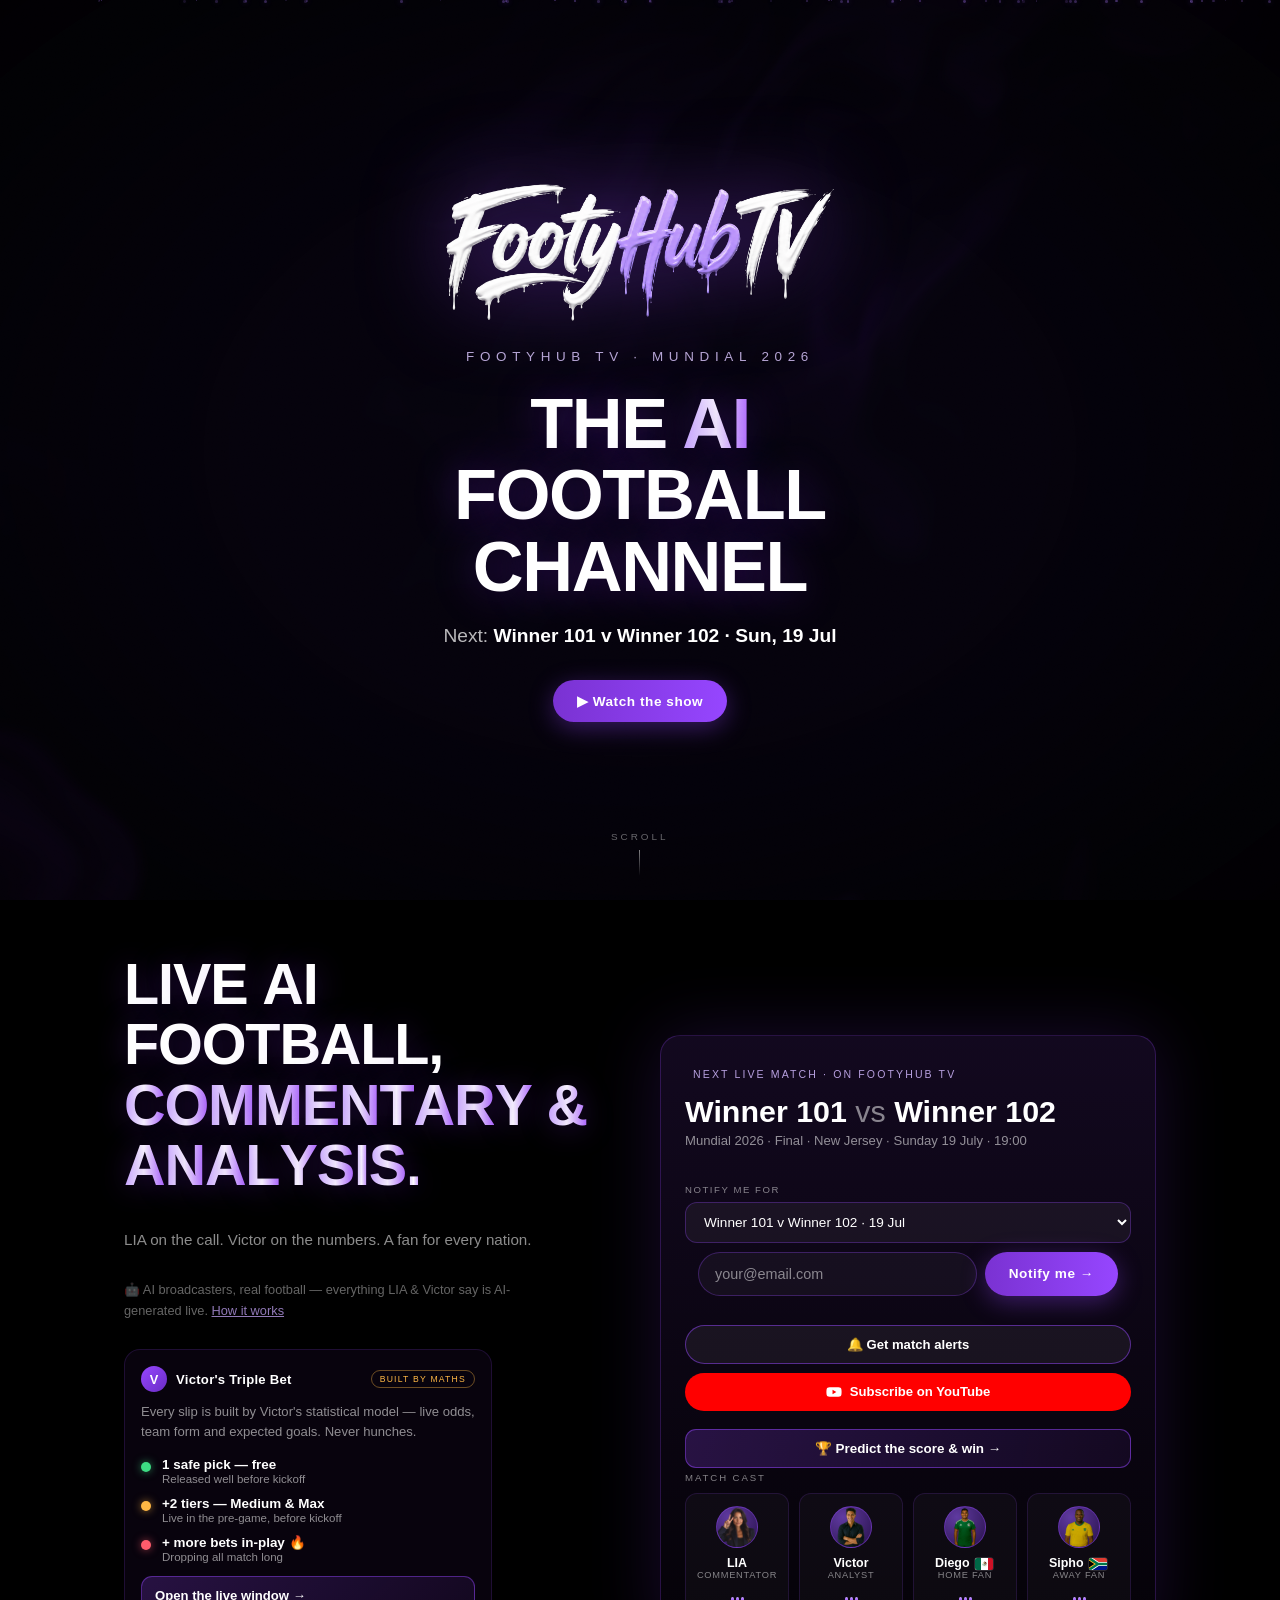
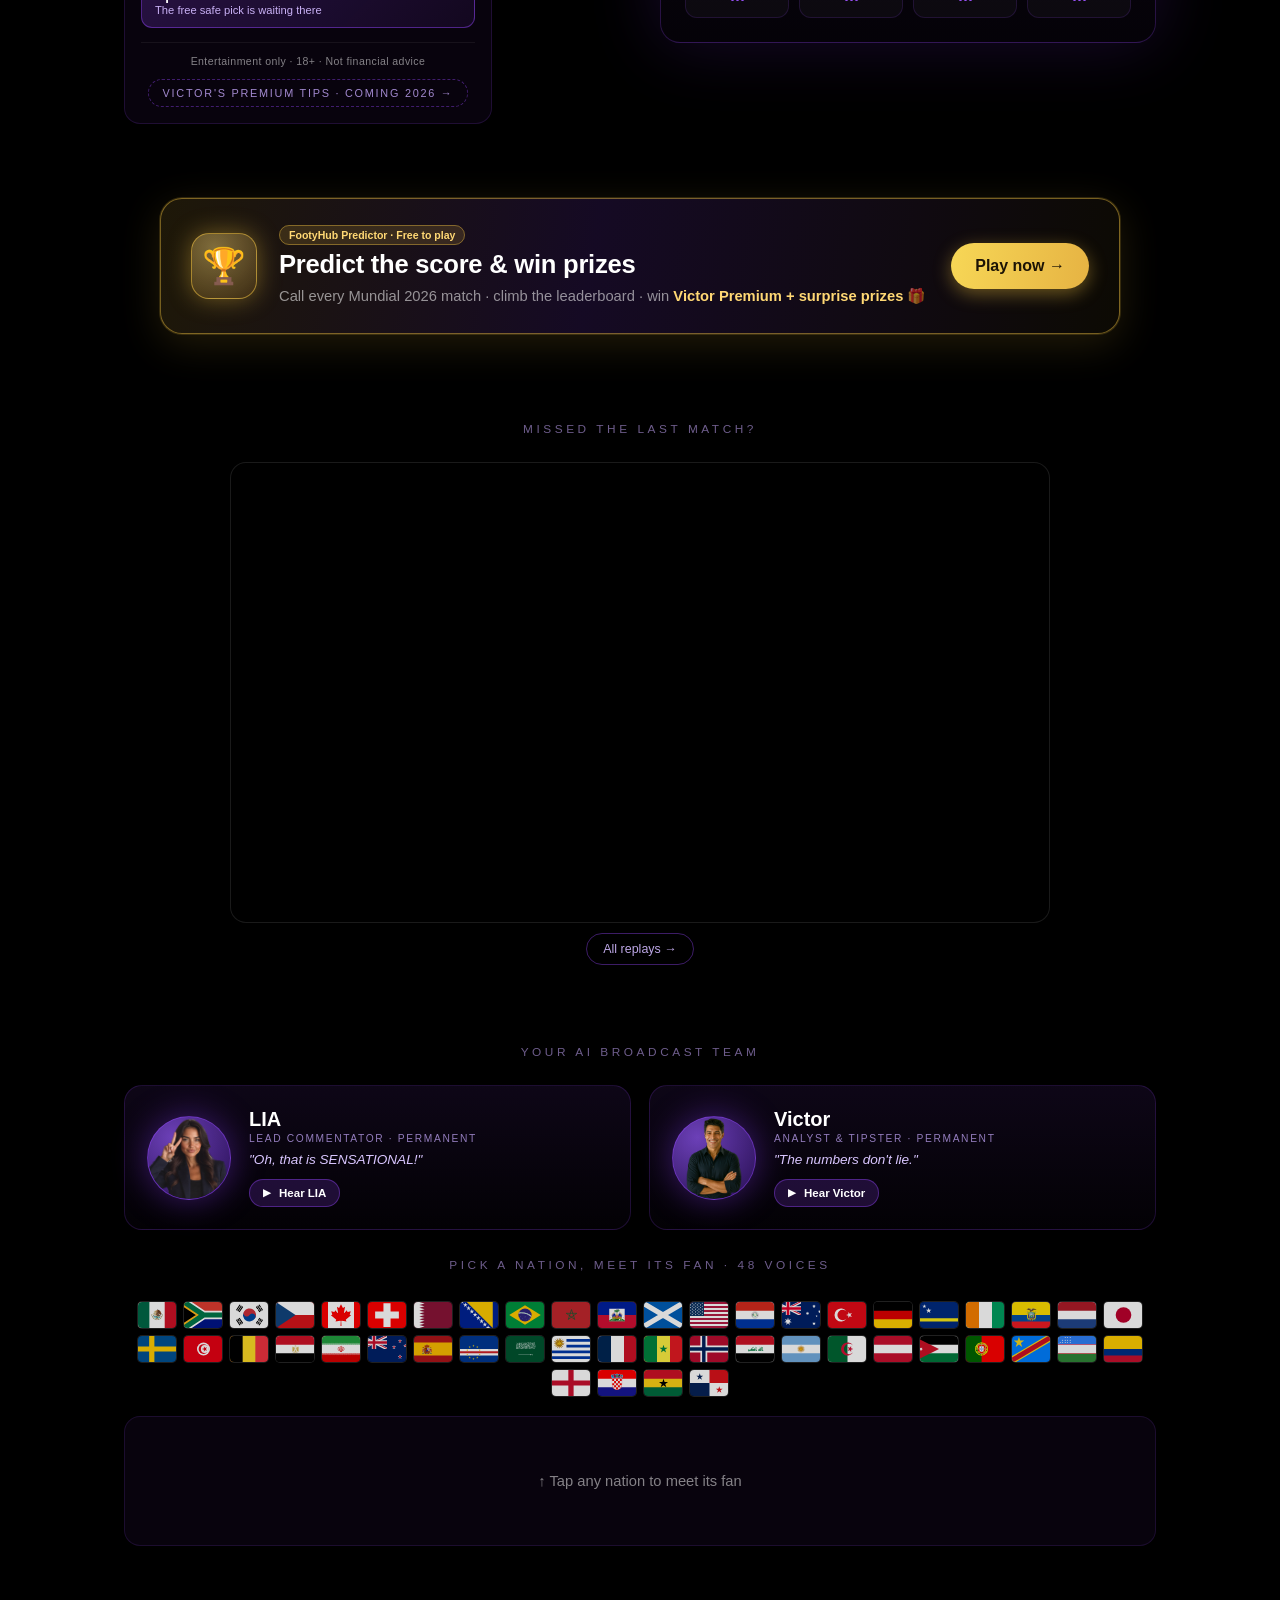
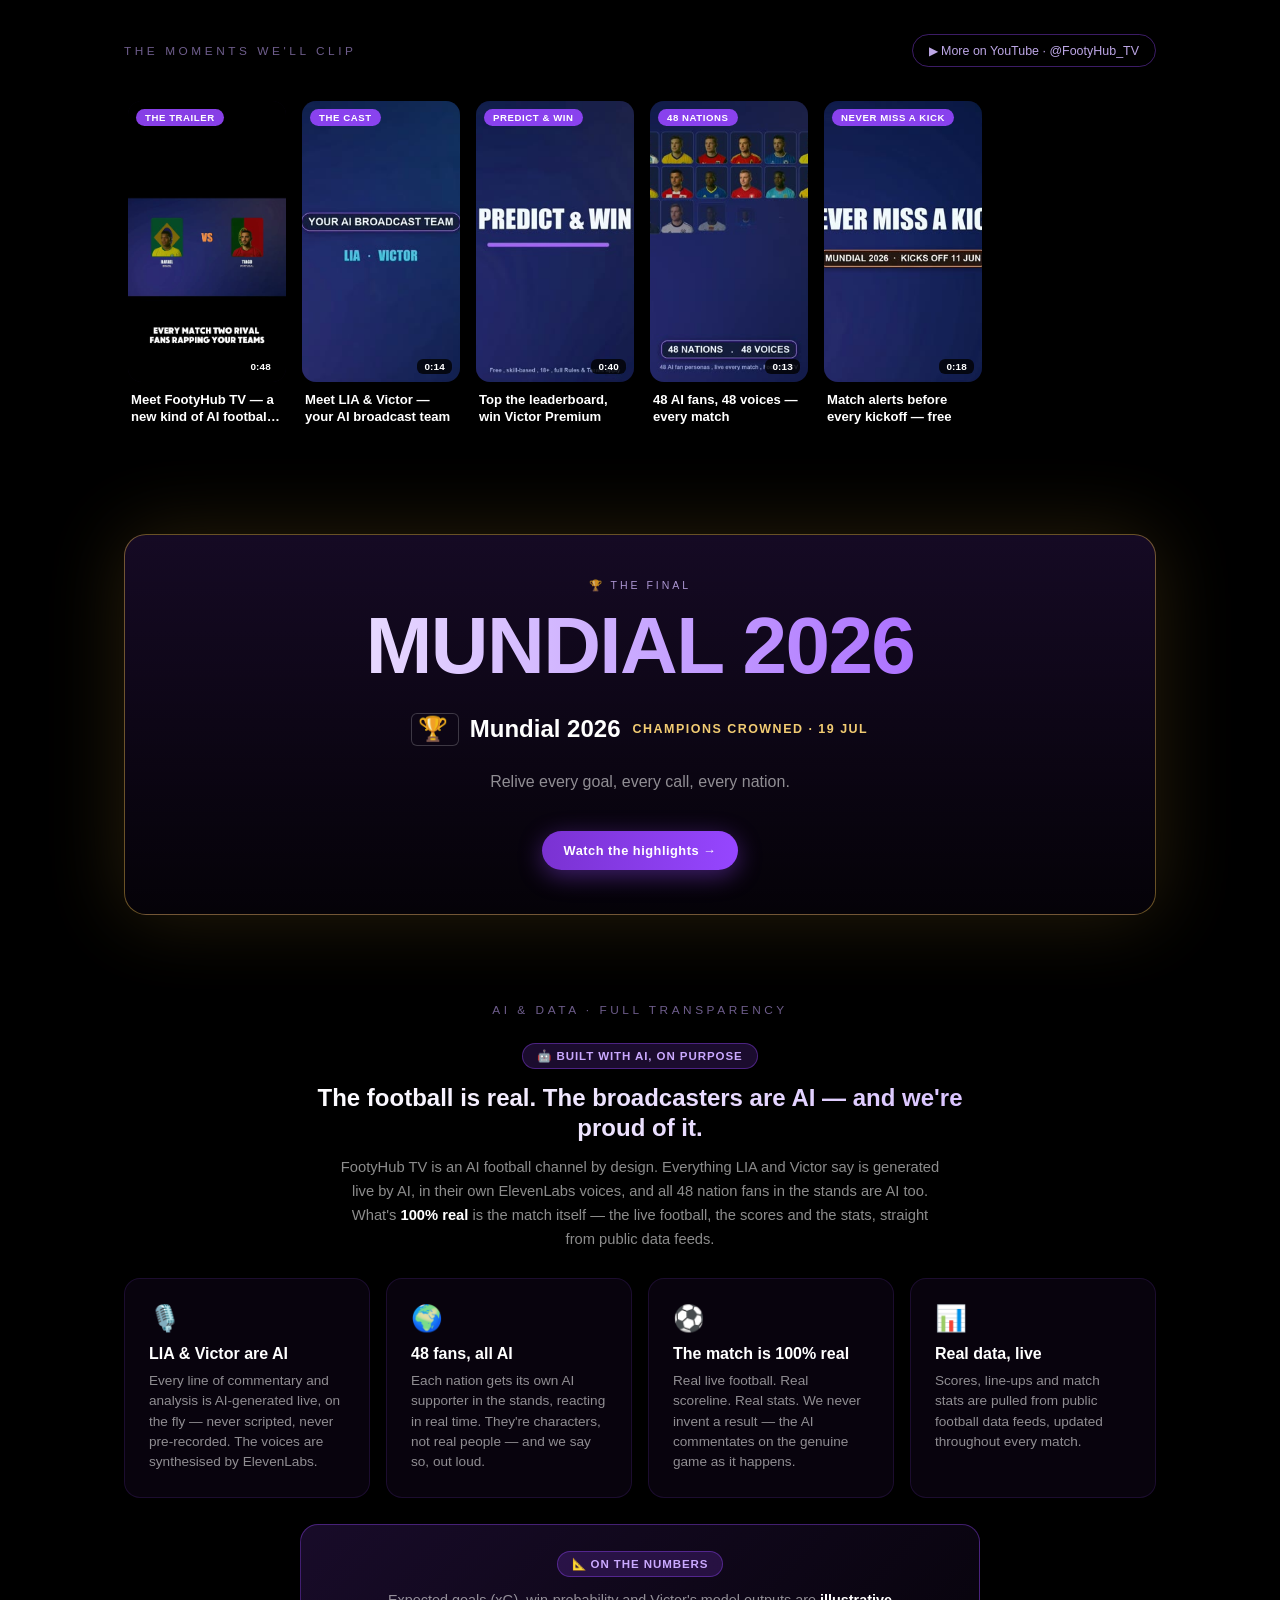
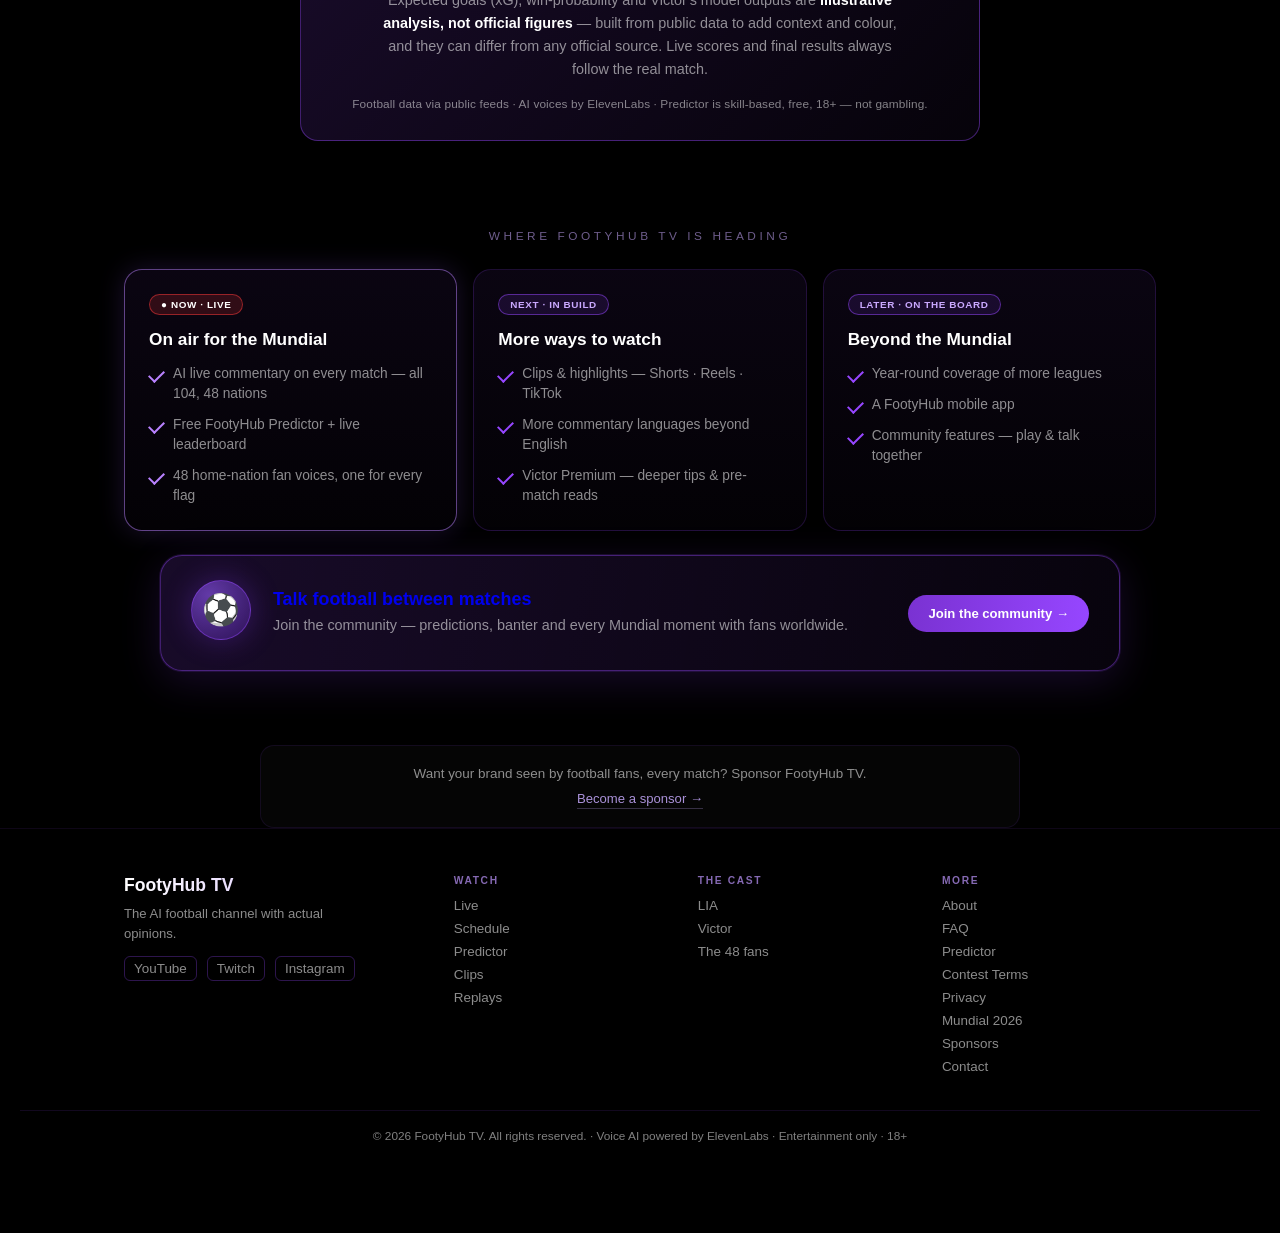
==== index.html @ abfb0f86 "knockout pens + winner across every surface; fix off-air viewer count + orphan YT link Every finishe" ====
<!DOCTYPE html>
<html lang="en">
<head>
<meta charset="UTF-8">
<meta name="viewport" content="width=device-width, initial-scale=1.0">
<meta name="theme-color" content="#0a0514">
<meta name="description" content="Live AI football commentary — LIA &amp; Victor call every Mundial 2026 match, free on YouTube.">
<link rel="manifest" href="manifest.json">
<meta name="apple-mobile-web-app-capable" content="yes">
<meta name="apple-mobile-web-app-status-bar-style" content="black-translucent">
<meta name="apple-mobile-web-app-title" content="FootyHub TV">
<link rel="apple-touch-icon" href="icon-192.png">
<link rel="icon" type="image/png" href="icon-192.png">
<title>FootyHub TV — Live AI Football Commentary</title>
<link rel="canonical" href="https://footyhub.tv/">
<!-- Open Graph / social share -->
<meta property="og:type" content="website">
<meta property="og:site_name" content="FootyHub TV">
<meta property="og:title" content="FootyHub TV — Live AI Football Commentary">
<meta property="og:description" content="The AI football channel with actual opinions. LIA &amp; Victor call every World Cup 2026 (Mundial) match live, free on YouTube — with 48 nations of AI fans in the stands.">
<meta property="og:url" content="https://footyhub.tv/">
<meta property="og:image" content="https://footyhub.tv/og-image.png">
<meta property="og:image:width" content="1200">
<meta property="og:image:height" content="630">
<meta property="og:image:alt" content="FootyHub TV — the AI football channel. LIA &amp; Victor, Mundial 2026.">
<meta name="twitter:card" content="summary_large_image">
<meta name="twitter:title" content="FootyHub TV — Live AI Football Commentary">
<meta name="twitter:description" content="LIA &amp; Victor call every World Cup 2026 (Mundial) match live, free on YouTube — 48 nations of AI fans in the stands.">
<meta name="twitter:image" content="https://footyhub.tv/og-image.png">
<!-- Speed up first interaction with guaranteed third-party origins -->
<link rel="preconnect" href="https://www.youtube.com">
<link rel="preconnect" href="https://i.ytimg.com">
<link rel="preconnect" href="https://accounts.google.com">
<link rel="dns-prefetch" href="https://lh3.googleusercontent.com">
<style>
  *{margin:0;padding:0;box-sizing:border-box}
  :root{
    --violet:#9646ff; --violet-soft:rgba(150,70,255,.5); --violet-dim:rgba(150,70,255,.12);
    --txt:#fff; --txt-2:rgba(255,255,255,.55); --txt-3:rgba(255,255,255,.5);
    --green:#3ddc84; --amber:#ffb845; --red:#ff5c6c; --live:#ff3b3b;
  }
  html{overflow-x:hidden;overflow-x:clip;overscroll-behavior-x:none;width:100%}
  body{min-height:100vh;min-height:100dvh;background:#000;color:var(--txt);overscroll-behavior-x:none;
    font-family:'Segoe UI',-apple-system,BlinkMacSystemFont,sans-serif;
    position:relative;overflow-x:hidden;overflow-x:clip;max-width:100%;padding-top:0;
    -webkit-tap-highlight-color:transparent}
  /* chrome (nav/ticker/menus/buttons) isn't selectable; real content (scores, dates, terms, emails) stays copyable */
  .nav,.ticker,.menu,.mhub,.btn,.si-cta,.cd-box,.m-count,[data-action],[role="button"]{-webkit-user-select:none;-moz-user-select:none;user-select:none}
  input,textarea,[contenteditable]{-webkit-user-select:text;-moz-user-select:text;user-select:text}
  /* iOS Safari zooms in when you focus an input under 16px — force 16px on mobile to stop the jarring zoom */
  @media(max-width:768px){.notify input,.sponsor-form input,.sponsor-form select,.sponsor-form textarea,.np-select,.chat .cin input{font-size:16px}}
  #gl{position:fixed;inset:0;width:100%;height:100%;z-index:0;display:block}
  .reveal{opacity:0;transform:translateY(32px);transition:opacity .85s ease,transform .85s cubic-bezier(.2,.8,.2,1)}
  .reveal.in{opacity:1;transform:none}
  @media(prefers-reduced-motion:reduce){.reveal{opacity:1;transform:none;transition:none}}
  /* deep base wash */
  body::before{content:'';position:fixed;inset:0;z-index:0;
    background:
      radial-gradient(ellipse at 18% 30%,rgba(120,50,200,.20) 0%,transparent 55%),
      radial-gradient(ellipse at 82% 22%,rgba(150,50,255,.14) 0%,transparent 55%),
      radial-gradient(ellipse at 50% 108%,rgba(100,30,180,.18) 0%,transparent 45%);
    animation:bgPulse 8s ease-in-out infinite alternate}
  @keyframes bgPulse{0%{opacity:.7}100%{opacity:1}}

  /* drifting aurora orbs */
  .bg-aurora{position:fixed;inset:-25%;z-index:0;pointer-events:none;filter:blur(70px)}
  .bg-aurora span{position:absolute;border-radius:50%;mix-blend-mode:screen;animation:drift 28s ease-in-out infinite alternate}
  .bg-aurora span:nth-child(1){width:48vw;height:48vw;left:-4%;top:-10%;background:radial-gradient(circle,rgba(150,70,255,.45),transparent 70%)}
  .bg-aurora span:nth-child(2){width:42vw;height:42vw;right:-8%;top:8%;background:radial-gradient(circle,rgba(80,40,210,.40),transparent 70%);animation-duration:32s;animation-delay:-7s}
  .bg-aurora span:nth-child(3){width:54vw;height:54vw;left:22%;bottom:-24%;background:radial-gradient(circle,rgba(200,60,255,.34),transparent 70%);animation-duration:38s;animation-delay:-14s}
  @keyframes drift{0%{transform:translate(0,0) scale(1)}50%{transform:translate(5%,4%) scale(1.14)}100%{transform:translate(-4%,6%) scale(1.06)}}

  /* faint football pitch motif */
  .bg-pitch{position:fixed;inset:0;z-index:0;pointer-events:none;opacity:.06;display:flex;align-items:center;justify-content:center}
  .bg-pitch svg{width:min(130vw,1500px);height:auto;stroke:rgba(210,185,255,.95);stroke-width:1.4;fill:none}

  /* tech mesh grid */
  .bg-grid{position:fixed;inset:0;z-index:0;pointer-events:none;opacity:.05;
    background-image:linear-gradient(rgba(150,70,255,.7) 1px,transparent 1px),linear-gradient(90deg,rgba(150,70,255,.7) 1px,transparent 1px);
    background-size:56px 56px;
    -webkit-mask-image:radial-gradient(ellipse at center,#000 25%,transparent 78%);
    mask-image:radial-gradient(ellipse at center,#000 25%,transparent 78%)}

  /* vignette + film grain for depth */
  .bg-vignette{position:fixed;inset:0;z-index:0;pointer-events:none;
    background:radial-gradient(ellipse at center,transparent 48%,rgba(0,0,0,.6) 100%)}
  .bg-grain{position:fixed;inset:0;z-index:0;pointer-events:none;opacity:.045;mix-blend-mode:overlay;
    background-image:url("data:image/svg+xml,%3Csvg xmlns='http://www.w3.org/2000/svg' width='180' height='180'%3E%3Cfilter id='n'%3E%3CfeTurbulence type='fractalNoise' baseFrequency='0.85' numOctaves='2' stitchTiles='stitch'/%3E%3C/filter%3E%3Crect width='100%25' height='100%25' filter='url(%23n)'/%3E%3C/svg%3E")}

  .particles{position:fixed;inset:0;z-index:0;pointer-events:none}
  .particle{position:absolute;border-radius:50%;background:rgba(170,120,255,.5);
    box-shadow:0 0 6px rgba(150,90,255,.6);animation:float linear infinite}
  @keyframes float{0%{transform:translateY(100vh) scale(0);opacity:0}10%{opacity:1}90%{opacity:1}100%{transform:translateY(-10vh) scale(1);opacity:0}}
  /* ── MOBILE PERFORMANCE ── touch devices: kill the heavy GPU layers (WebGL shader, animated blur orbs, grain/grid, backdrop blur) so scrolling stays smooth instead of lagging ── */
  @media(pointer:coarse){
    #gl{display:none}
    .bg-aurora span{animation:none}
    .bg-grain,.bg-grid,.bg-pitch{display:none}
    .nav,.ticker,.menu,.mhub,.pmodal,.lbmodal,.joinmodal,.iosmodal,.cmodal,.termsmodal,.vpmodal,#avatarLightbox{backdrop-filter:none!important;-webkit-backdrop-filter:none!important}
    .nav{background:rgba(8,4,16,.96)}
    .ticker{background:rgba(10,5,20,.96)}
    .menu,.pmodal,.lbmodal,.joinmodal,.iosmodal,.cmodal,.termsmodal,.vpmodal,#avatarLightbox{background:rgba(8,4,18,.985)}
    .mhub{background:rgba(5,3,12,.975)}
  }
  /* ── MOBILE: card centering + overflow (CSS grid min-width:auto bug) — Victor's Triple Bet + Next-match never clip, sit dead-centre ── */
  @media(max-width:860px){
    .hb-left,.hb-right{min-width:0}
    .vtease{max-width:min(100%,368px);margin-left:auto;margin-right:auto;box-sizing:border-box}
    .poster{width:100%;max-width:min(100%,560px);margin-left:auto;margin-right:auto;box-sizing:border-box}
    .countdown,.m-count{flex-wrap:wrap}
    .cd-box{flex:0 1 62px;min-width:0;text-align:center}
    .poster-cd{justify-content:center}
    .poster-cast>.pc{min-width:0}
    .vt-head{flex-wrap:wrap}
    .vt-title{min-width:0}
    .vt-pre{white-space:nowrap}
    .vt-step,.vt-st-tx{min-width:0}
    .notify{flex-wrap:wrap;width:100%}
    .notify input{flex:1 1 140px;min-width:0}
    .hb-notify{max-width:min(100%,380px);margin-left:auto;margin-right:auto}
    .live-grid>div{min-width:0}
    .lb-row .nm{min-width:0;flex:1}
    .clips{overscroll-behavior-x:contain;-webkit-overflow-scrolling:touch}
  }
  /* ── MOBILE: freeze per-frame paint/layout animations on touch → buttery native scroll ── */
  @media(pointer:coarse){
    body::before{animation:none}
    .particle{display:none}
    .nav::after{animation:none;display:none}
    .eq i,.pc-eq i{animation:none;height:5px}
    .mhpulse{animation:none}
    .pin.tonight::before,.intro-scroll::after{animation:none}
  }
  /* ── MOBILE: kill ALL horizontal drift at the touch-input level (works even where iOS Safari ignores overflow-x:clip on scroll containers). Keeps vertical scroll + pinch-zoom; the clips strip still swipes sideways ── */
  @media(pointer:coarse){
    html,body{touch-action:pan-y pinch-zoom}
    .menu,.mhub,.pmodal,.lbmodal,.joinmodal,.iosmodal,.cmodal,.termsmodal,.vpmodal,#avatarLightbox{touch-action:pan-y pinch-zoom;overflow-x:hidden;overscroll-behavior:contain}
    .clips{touch-action:pan-x pinch-zoom}
  }

  /* ── NAV ── */
  .nav{position:fixed;top:0;left:0;right:0;height:64px;z-index:20;
    display:flex;align-items:center;gap:28px;padding:0 28px;
    background:rgba(8,4,16,.72);backdrop-filter:blur(14px);
    border-bottom:1px solid rgba(150,70,255,.14)}
  .nav .brand{font-weight:700;letter-spacing:.04em;font-size:1.05rem;
    background:linear-gradient(90deg,#fff,#c9a8ff);-webkit-background-clip:text;background-clip:text;-webkit-text-fill-color:transparent}
  .nav .brand{cursor:pointer;flex-shrink:0}
  .nav .brand img{height:34px;width:auto;display:block}
  .nav-back{display:none;align-items:center;font-size:.78rem;font-weight:600;color:var(--txt-2);text-decoration:none;border:1px solid rgba(150,70,255,.4);background:rgba(150,70,255,.08);padding:7px 15px;border-radius:50px;cursor:pointer;margin-left:10px;transition:.2s;white-space:nowrap}
  .nav-back:hover{border-color:var(--violet);color:#fff;background:rgba(150,70,255,.18)}
  body.subpage .nav-back{display:inline-flex}
  .nav .links{display:flex;gap:22px;margin-left:8px}
  .nav .links a{color:var(--txt-2);text-decoration:none;font-size:.82rem;
    letter-spacing:.06em;text-transform:uppercase;transition:color .25s}
  .nav .links a:hover{color:#fff}
  .nav .links a.media{color:var(--txt-3);font-size:.72rem}
  .nav .social{margin-left:auto;display:flex;gap:14px;align-items:center}
  .nav .social a{color:var(--txt-3);transition:color .25s;display:flex}
  .nav .social a:hover{color:#fff}
  .nav .social svg{width:20px;height:20px;fill:currentColor}
  /* On-Air rotating lineup chip */
  .nav .onair{display:flex;align-items:center;gap:8px;min-width:0;padding:5px 13px 5px 10px;border-radius:50px;margin-left:6px;cursor:pointer;transition:border-color .2s,background .2s;
    background:rgba(150,70,255,.10);border:1px solid rgba(150,70,255,.30)}
  .nav .onair:hover{background:rgba(150,70,255,.2);border-color:var(--violet)}
  .nav .onair .oa-label{font-size:.58rem;letter-spacing:.18em;text-transform:uppercase;color:rgba(200,170,255,.7)}
  .nav .onair .oa-name{font-size:.8rem;font-weight:700;color:#fff;min-width:84px;transition:opacity .35s,transform .35s}
  .eq{display:inline-flex;align-items:flex-end;gap:2px;height:14px}
  .nav .onair .eq{align-items:center;height:13px}
  .eq i{width:3px;height:5px;background:linear-gradient(180deg,#c9a8ff,#9646ff);border-radius:2px;animation:eq 1s ease-in-out infinite}
  .eq i:nth-child(2){animation-delay:.2s}.eq i:nth-child(3){animation-delay:.4s}.eq i:nth-child(4){animation-delay:.15s}
  @keyframes eq{0%,100%{height:4px}50%{height:14px}}
  .nav .lang{font-size:.74rem;color:var(--txt-2);text-decoration:none;letter-spacing:.04em}
  .nav .lang:hover{color:#fff}
  .nav .watch-cta{display:inline-flex;align-items:center;gap:6px;padding:8px 16px;border-radius:50px;
    font-size:.74rem;font-weight:700;letter-spacing:.04em;color:#fff;text-decoration:none;white-space:nowrap;
    background:linear-gradient(90deg,#7a32d2,#9646ff);box-shadow:0 4px 16px rgba(150,70,255,.4);transition:transform .2s}
  .nav .watch-cta:hover{transform:translateY(-1px)}
  .authbox{display:inline-flex;align-items:center}
  .gbtn{display:inline-flex}
  .userchip{display:inline-flex;align-items:center;gap:7px;font-size:.8rem;font-weight:600;color:#fff;background:rgba(150,70,255,.14);border:1px solid rgba(150,70,255,.32);padding:4px 12px 4px 4px;border-radius:50px}
  .userchip img{width:24px;height:24px;border-radius:50%;object-fit:cover}
  .userchip .signout{font-size:.66rem;color:var(--txt-2);cursor:pointer;margin-left:5px;text-decoration:underline}
  .userchip .signout:hover{color:#fff}
  .gbtn[hidden],.userchip[hidden]{display:none}
  @media(max-width:768px){
    .nav{gap:10px;padding:0 14px}
    .nav .onair{display:none}
    .nav .onair.live{display:flex;padding:4px 10px 4px 8px;gap:5px;margin-left:auto}
    .nav .onair.live .oa-label{display:none}
    .nav .onair.live .oa-name{min-width:0;max-width:130px;overflow:hidden;text-overflow:ellipsis;white-space:nowrap;font-size:.72rem}
    .nav .social{margin-left:auto;gap:0}
    .nav .social>a:not(.watch-cta){display:none}
    .nav .watch-cta{display:none}
    .nav .authbox{display:none}
    .nm-label{display:none}
    .nav-menu{padding:9px 12px}
  }
  /* handheld nav: phones/foldables can report a CSS viewport >768px (esp. Android) and overflow the
     desktop bar, clipping the menu button off the right edge. At <=900px use the clean hamburger nav. */
  @media(max-width:900px){
    .nav{gap:10px;padding:0 14px}
    .nav .onair{display:none}
    .nav .onair.live{display:flex;min-width:0;flex:0 1 auto;margin-left:auto;padding:4px 10px 4px 8px;gap:5px}
    .nav .onair.live .oa-label{display:none}
    .nav .onair.live .oa-name{min-width:0;max-width:130px;overflow:hidden;text-overflow:ellipsis;white-space:nowrap;font-size:.72rem}
    .nav .lang,.nav .social>a:not(.watch-cta){display:none}
    .nav .watch-cta{display:none}
    .nav .authbox{display:none}
    .nm-label{display:none}
    .nav .social{margin-left:auto;gap:0;flex-shrink:0}
    .nav-menu{padding:9px 12px;flex-shrink:0}
  }
  .menu-auth{grid-column:1/-1;display:flex;flex-direction:column;align-items:center;gap:12px;margin-bottom:6px;padding-bottom:22px;border-bottom:1px solid rgba(150,70,255,.18)}
  .menu-auth .ma-prompt{font-size:.9rem;color:var(--txt-2);text-align:center;line-height:1.5}
  .menu-auth .ma-user{display:flex;align-items:center;gap:10px;font-size:1rem;color:#fff}
  .menu-auth .ma-user img{width:34px;height:34px;border-radius:50%;object-fit:cover}
  .menu-auth .ma-user b{font-weight:700}
  .menu-auth .ma-out{background:rgba(255,255,255,.06);border:1px solid rgba(150,70,255,.35);color:#fff;font:inherit;font-size:.82rem;font-weight:600;padding:9px 22px;border-radius:50px;cursor:pointer}
  @media(min-width:901px){.menu-auth{display:none}}
  /* ── Fan poll (1X2) ── */
  .pollwrap{padding:6px 24px 4px;display:flex;justify-content:center}
  .poll{width:100%;max-width:680px;background:rgba(255,255,255,.035);border:1px solid rgba(255,255,255,.09);border-radius:18px;padding:18px 20px}
  .poll-head{display:flex;align-items:center;gap:10px;margin-bottom:8px}
  .poll-tag{font-size:.68rem;font-weight:700;color:#caa9ff;background:var(--violet-dim);border:1px solid var(--violet-soft);padding:3px 9px;border-radius:50px;letter-spacing:.04em;white-space:nowrap}
  .poll-q{font-size:1.1rem;font-weight:800;margin:0;color:#fff}
  .poll-total{margin-left:auto;font-size:.72rem;color:var(--txt-3);font-weight:700;font-variant-numeric:tabular-nums;white-space:nowrap}
  .poll-match{font-size:.82rem;color:var(--txt-2);margin-bottom:14px;font-weight:600}
  .poll-opts{display:flex;flex-direction:column;gap:8px}
  .poll-opt{position:relative;display:flex;align-items:center;gap:10px;width:100%;text-align:left;background:rgba(255,255,255,.04);border:1px solid rgba(255,255,255,.09);border-radius:11px;padding:13px 15px;cursor:pointer;overflow:hidden;color:#fff;font:inherit;transition:border-color .15s,background .15s}
  .poll:not(.voted) .poll-opt:hover{border-color:var(--violet-soft);background:var(--violet-dim)}
  .po-fill{position:absolute;left:0;top:0;bottom:0;width:0;background:linear-gradient(90deg,rgba(150,70,255,.32),rgba(150,70,255,.12));z-index:0;transition:width .7s cubic-bezier(.4,0,.2,1)}
  .po-name{position:relative;z-index:1;font-weight:700;font-size:.92rem}
  .po-pct{position:relative;z-index:1;margin-left:auto;font-weight:800;font-size:.92rem;color:#caa9ff;opacity:0;transition:opacity .3s;font-variant-numeric:tabular-nums}
  .poll.voted .po-pct{opacity:1}
  .poll.voted .poll-opt{cursor:default}
  .poll-opt.mine{border-color:var(--violet)}
  .poll-foot{font-size:.7rem;color:var(--txt-3);margin-top:12px;text-align:center}
  /* ── Live Match Center ── */
  .mcenter{background:rgba(255,255,255,.035);border:1px solid rgba(255,255,255,.09);border-radius:16px;padding:16px 18px;margin:0 0 16px}
  .mc-title{font-weight:800;font-size:.95rem;color:#fff}
  .mc-model{margin-left:auto;font-size:.62rem;color:var(--txt-3);text-transform:uppercase;letter-spacing:.08em}
  .mc-wp-head{display:flex;align-items:center;margin-bottom:8px}
  .mc-wp-bar{display:flex;height:14px;border-radius:7px;overflow:hidden;background:rgba(255,255,255,.06)}
  .mc-wp-bar i{display:block;height:100%;transition:width .7s cubic-bezier(.4,0,.2,1)}
  .mc-wp-bar .wpH{background:linear-gradient(90deg,#9646ff,#b478ff)}
  .mc-wp-bar .wpD{background:rgba(255,255,255,.22)}
  .mc-wp-bar .wpA{background:linear-gradient(90deg,#3a9bff,#5ec8ff)}
  .mc-wp-legend{display:flex;justify-content:space-between;margin-top:7px;font-size:.74rem;color:var(--txt-2)}
  .mc-wp-legend b{color:#fff;font-weight:800;font-variant-numeric:tabular-nums}
  .mc-wp-legend em{font-style:normal;color:var(--txt-3)}
  .mc-grid{display:grid;grid-template-columns:1fr 1fr;gap:16px;margin-top:16px}
  @media(max-width:560px){.mc-grid{grid-template-columns:1fr}}
  .mc-box h5{margin:0 0 9px;font-size:.64rem;letter-spacing:.14em;text-transform:uppercase;color:var(--txt-3)}
  .mc-tl{display:flex;flex-direction:column;gap:7px;max-height:210px;overflow:auto}
  /* themed scrollbar — a slim violet bar that matches the site, instead of the native one */
  .mc-tl,.chat .stream,.lb-list,.myres-list{scrollbar-width:thin;scrollbar-color:#7a32d2 rgba(150,70,255,.10)}
  .mc-tl::-webkit-scrollbar,.chat .stream::-webkit-scrollbar,.lb-list::-webkit-scrollbar,.myres-list::-webkit-scrollbar{width:6px;height:6px}
  .mc-tl::-webkit-scrollbar-track,.chat .stream::-webkit-scrollbar-track,.lb-list::-webkit-scrollbar-track,.myres-list::-webkit-scrollbar-track{background:rgba(150,70,255,.06);border-radius:10px}
  .mc-tl::-webkit-scrollbar-thumb,.chat .stream::-webkit-scrollbar-thumb,.lb-list::-webkit-scrollbar-thumb,.myres-list::-webkit-scrollbar-thumb{background:linear-gradient(180deg,#b388ff,#7a32d2);border-radius:10px;border:1px solid rgba(255,255,255,.05)}
  .mc-tl::-webkit-scrollbar-thumb:hover,.chat .stream::-webkit-scrollbar-thumb:hover,.lb-list::-webkit-scrollbar-thumb:hover{background:#a86bff}
  .mc-tl .ev{display:flex;align-items:center;gap:8px;font-size:.8rem}
  .mc-tl .ev .mn{font-variant-numeric:tabular-nums;color:var(--txt-3);min-width:28px;font-weight:700}
  .mc-tl .ev .tx{color:#fff}
  .mc-tl .ev.away{flex-direction:row-reverse;text-align:right}
  .mc-st{display:flex;flex-direction:column;gap:10px}
  .mc-st .row .lbl{display:flex;justify-content:space-between;align-items:center;color:var(--txt-2);margin-bottom:4px;font-size:.78rem}
  .mc-st .row .lbl b{color:#fff;font-weight:700;font-variant-numeric:tabular-nums}
  .mc-st .row .cmp{display:flex;height:5px;border-radius:3px;overflow:hidden;background:rgba(255,255,255,.07)}
  .mc-st .row .cmp i{display:block;height:100%}
  .mc-st .row .cmp .ch{background:#9646ff}
  .mc-st .row .cmp .ca{background:#3a9bff;margin-left:auto}
  /* fan poll (1·X·2) integrated under the win probability */
  .mc-poll{margin-top:14px;border-top:1px solid rgba(255,255,255,.07);padding-top:12px}
  .wn-poll{margin-top:16px;margin-bottom:4px;text-align:left}
  .mcp-head{display:flex;align-items:center;gap:8px;margin-bottom:9px}
  .mcp-head .poll-tag{font-size:.6rem;padding:2px 8px}
  .mcp-head .poll-total{margin-left:auto;font-size:.66rem;color:var(--txt-3);font-weight:700;font-variant-numeric:tabular-nums}
  .mcp-opts{display:grid;grid-template-columns:repeat(3,1fr);gap:8px}
  .mc-poll .poll-opt{flex-direction:column;align-items:center;justify-content:center;gap:3px;padding:11px 6px;min-height:64px;text-align:center;border-radius:11px}
  .mc-poll:not(.voted) .poll-opt:hover{border-color:var(--violet-soft);background:var(--violet-dim)}
  .mc-poll .po-k{position:relative;z-index:1;font-size:1.05rem;font-weight:800;color:#fff;line-height:1}
  .mc-poll .po-name{position:relative;z-index:1;font-size:.64rem;font-weight:600;color:var(--txt-2);line-height:1.15;margin-left:0}
  .mc-poll .po-pct{position:relative;z-index:1;margin-left:0;font-size:.84rem;font-weight:800;color:#caa9ff;opacity:0;margin-top:1px}
  .mc-poll.voted .po-pct{opacity:1}
  .mc-poll.voted .poll-opt{cursor:default}
  .mc-poll .poll-opt.mine{border-color:var(--violet)}
  .mc-poll .poll-foot{margin-top:9px;font-size:.66rem;color:var(--txt-3);text-align:center}
  /* ── Predictor + leaderboard ── */
  .predictor{padding-top:6px}
  .pred-wrap{max-width:920px;margin:0 auto;display:grid;grid-template-columns:1.3fr 1fr;gap:16px}
  @media(max-width:760px){.pred-wrap{grid-template-columns:1fr}}
  .pred-card,.lb-card{background:rgba(255,255,255,.035);border:1px solid rgba(255,255,255,.09);border-radius:18px;padding:18px 20px}
  .pred-head{display:flex;align-items:center;gap:10px;margin-bottom:4px}
  .pred-tag{font-size:.66rem;font-weight:700;color:#caa9ff;background:var(--violet-dim);border:1px solid var(--violet-soft);padding:3px 9px;border-radius:50px;white-space:nowrap}
  .pred-title{font-size:1.1rem;font-weight:800;margin:0;color:#fff}
  .pred-match{font-size:.84rem;color:var(--txt-2);margin:2px 0 14px;font-weight:600}
  .pred-input{display:flex;align-items:center;gap:9px;flex-wrap:wrap}
  .pred-input .pt{font-weight:700;font-size:.84rem;color:#fff}
  .pred-input input{width:50px;height:46px;text-align:center;font-size:1.25rem;font-weight:800;background:rgba(255,255,255,.06);border:1px solid rgba(255,255,255,.14);border-radius:10px;color:#fff;-moz-appearance:textfield}
  .pred-input input::-webkit-outer-spin-button,.pred-input input::-webkit-inner-spin-button{-webkit-appearance:none;margin:0}
  .pred-input .dash{color:var(--txt-3);font-weight:700}
  .pred-input .btn{margin-left:auto}
  @media(max-width:480px){
    .pred-input{gap:7px;justify-content:center}
    .pred-input .pt{font-size:.78rem}
    .pred-input .btn{margin-left:0;width:100%;margin-top:8px}
    .pp-title{font-size:2rem}
    #predict .wrap{padding:88px 16px 50px}
    .pz-w{font-size:1.3rem}
  }
  .pred-note{font-size:.86rem;color:var(--txt-2);line-height:1.55}
  .pred-note b{color:#fff}
  .pred-pts{color:var(--green);font-weight:800}
  .pred-signin{font-size:.85rem;color:var(--txt-2);line-height:1.55}
  .pred-signin b{color:#fff}
  .pred-rules{font-size:.64rem;color:var(--txt-3);margin-top:14px;line-height:1.5}
  .pred-rules b{color:var(--txt-2)}
  .lb-head{display:flex;align-items:baseline;gap:8px;margin-bottom:12px}
  .lb-title{font-size:.95rem;font-weight:800;color:#fff}
  .lb-sub{margin-left:auto;font-size:.64rem;color:var(--txt-3);text-transform:uppercase;letter-spacing:.06em}
  .lb-list{display:flex;flex-direction:column;gap:2px;max-height:248px;overflow:auto}
  .lb-row{display:flex;align-items:center;gap:10px;padding:7px 9px;border-radius:8px;font-size:.84rem}
  .lb-row .rk{color:var(--txt-3);font-weight:800;min-width:20px;font-variant-numeric:tabular-nums}
  .lb-row .nm{color:#fff;font-weight:600;overflow:hidden;text-overflow:ellipsis;white-space:nowrap}
  .lb-row .pts{margin-left:auto;color:#caa9ff;font-weight:800;font-variant-numeric:tabular-nums}
  .lb-row.me{background:var(--violet-dim);border:1px solid var(--violet-soft)}
  .lb-row.top .rk{color:#ffd24a}
  .lb-empty{font-size:.8rem;color:var(--txt-3);padding:10px 4px;line-height:1.5}
  /* predictor teaser (homepage) */
  .pred-teaser-sect{padding-top:10px}
  .pred-teaser{position:relative;overflow:hidden;max-width:960px;margin:0 auto;display:flex;align-items:center;gap:22px;background:linear-gradient(100deg,rgba(245,197,66,.12),rgba(150,70,255,.14) 45%,rgba(245,197,66,.05));border:1.5px solid rgba(245,197,66,.45);border-radius:22px;padding:26px 30px;cursor:pointer;transition:transform .25s,box-shadow .25s,border-color .25s;box-shadow:0 0 0 1px rgba(245,197,66,.16),0 10px 40px rgba(245,197,66,.14)}
  .pred-teaser:hover{transform:translateY(-3px);border-color:rgba(245,197,66,.78);box-shadow:0 0 0 1px rgba(245,197,66,.32),0 16px 52px rgba(245,197,66,.28)}
  .ptz-trophy{flex:0 0 66px;width:66px;height:66px;border-radius:18px;display:flex;align-items:center;justify-content:center;font-size:2.2rem;background:radial-gradient(circle at 35% 22%,rgba(250,215,120,.45),rgba(170,120,30,.22));border:1px solid rgba(245,197,66,.55);box-shadow:0 0 24px rgba(245,197,66,.4)}
  .ptz-l h3{font-size:1.6rem;font-weight:800;margin:7px 0 6px;color:#fff;letter-spacing:-.01em}
  .ptz-l p{font-size:.92rem;color:var(--txt-2);margin:0;line-height:1.5}
  .ptz-l p b{color:#ffd874}
  .pred-tag.gold{color:#ffd874;background:rgba(245,197,66,.14);border-color:rgba(245,197,66,.4)}
  .ptz-cta{margin-left:auto;white-space:nowrap;font-weight:800;font-size:1rem;color:#1c1305;background:linear-gradient(100deg,#f7d756,#e6b343);padding:14px 24px;border-radius:50px;box-shadow:0 5px 18px rgba(245,197,66,.4)}
  @media(max-width:600px){.pred-teaser{flex-direction:column;align-items:flex-start;padding:22px}.ptz-cta{margin-left:0;width:100%;text-align:center}.ptz-trophy{width:54px;height:54px;flex-basis:54px;font-size:1.8rem}}
  /* predictor page */
  #predict .wrap{max-width:960px;margin:0 auto;padding:100px 22px 60px}
  .pp-hero{text-align:center;margin-bottom:26px}
  .pp-title{font-size:2.4rem;font-weight:900;margin:12px 0 8px;color:#fff;letter-spacing:-.02em}
  .pp-sub{font-size:.95rem;color:var(--txt-2);max-width:560px;margin:0 auto;line-height:1.6}
  .pp-sub b{color:#caa9ff}
  .prizes{display:grid;grid-template-columns:repeat(3,1fr);gap:12px;margin-bottom:10px}
  @media(max-width:600px){.prizes{grid-template-columns:1fr}}
  .prize{text-align:center;border-radius:16px;padding:18px 12px;border:1px solid rgba(255,255,255,.1);background:rgba(255,255,255,.035)}
  .prize.g{border-color:rgba(255,210,74,.5);background:linear-gradient(180deg,rgba(255,210,74,.12),rgba(255,255,255,.02))}
  .prize.s{border-color:rgba(200,200,210,.4)}
  .prize.b{border-color:rgba(205,127,80,.45)}
  .pz-r{font-size:.82rem;font-weight:700;color:var(--txt-2);margin-bottom:8px}
  .pz-w{font-size:1.5rem;font-weight:900;color:#fff;line-height:1}
  .pz-s{font-size:.74rem;color:#caa9ff;font-weight:600;margin-top:4px}
  .prize-note{text-align:center;font-size:.8rem;color:var(--txt-2);margin-bottom:24px;line-height:1.5}
  .prize-note b{color:#caa9ff;font-weight:700}
  .pred-grid2{display:grid;grid-template-columns:1fr 1fr;gap:16px;align-items:start}
  @media(max-width:760px){.pred-grid2{grid-template-columns:1fr}}
  #predict .lb-list{max-height:430px;overscroll-behavior:contain}
  .lb-list{overscroll-behavior:contain}
  .mc-tl{overscroll-behavior:contain}
  .rank-card{margin-top:14px;display:flex;align-items:center;gap:14px;background:var(--violet-dim);border:1px solid var(--violet-soft);border-radius:16px;padding:16px 18px}
  .myres-card{margin-top:14px;background:rgba(255,255,255,.02);border:1px solid rgba(150,70,255,.18);border-radius:16px;padding:14px 16px}
  .myres-head{font-size:.7rem;letter-spacing:.16em;text-transform:uppercase;color:rgba(200,170,255,.7);margin-bottom:10px}
  .myres-list{display:flex;flex-direction:column;gap:6px;max-height:280px;overflow-y:auto}
  .myr-row{display:flex;align-items:center;gap:7px;font-size:.82rem;color:var(--txt-2);padding:6px 0;border-bottom:1px solid rgba(255,255,255,.04)}
  .myr-row .tkflag{width:18px;height:12px;border-radius:2px;object-fit:cover;flex:0 0 auto}
  .myr-tm{flex:1;min-width:0;color:#fff;font-weight:600;white-space:nowrap;overflow:hidden;text-overflow:ellipsis}
  .myr-call{color:var(--txt-3);white-space:nowrap}
  .myr-fin{color:#fff;font-weight:700;white-space:nowrap}
  .myr-pts{margin-left:5px;font-weight:800;color:var(--txt-3)}.myr-pts.pos{color:#2ecc71}
  .myr-pend{color:var(--txt-3);font-style:italic}
  .rk-pos{font-size:2rem;font-weight:900;color:#fff;line-height:1;display:flex;align-items:baseline}
  .rk-hash{font-size:1.1rem;color:#caa9ff;margin-right:1px}
  .rk-meta{font-size:.82rem;color:var(--txt-2);line-height:1.5}
  .rk-meta b{color:#fff;font-weight:800}
  .lb-foot{font-size:.64rem;color:var(--txt-3);margin-top:12px;line-height:1.5;border-top:1px solid rgba(255,255,255,.06);padding-top:10px}
  .poster-predict{display:block;text-align:center;margin:12px 0 4px;padding:11px;border-radius:11px;background:linear-gradient(100deg,rgba(150,70,255,.22),rgba(150,70,255,.08));border:1px solid var(--violet-soft);color:#fff;font-weight:800;font-size:.84rem;cursor:pointer;transition:.2s;text-decoration:none}
  .poster-predict:hover{background:rgba(150,70,255,.3)}
  .live-cta{display:block;text-align:center;margin:14px 0 4px;padding:13px;border-radius:12px;cursor:pointer;text-decoration:none;color:#fff;font-size:.92rem;
    background:linear-gradient(100deg,rgba(255,45,85,.28),rgba(150,70,255,.16));border:1px solid rgba(255,70,90,.5);animation:livectapulse 2.2s ease-in-out infinite}
  .live-cta .ldot{display:inline-block;width:9px;height:9px;border-radius:50%;background:#ff3b3b;margin-right:2px;vertical-align:1px}
  @keyframes livectapulse{0%,100%{box-shadow:0 0 0 0 rgba(255,59,59,.35)}50%{box-shadow:0 0 22px 2px rgba(255,59,59,.22)}}
  @media(pointer:coarse){.live-cta{animation:none}}
  .dm-row{display:flex;flex-wrap:wrap;gap:7px;margin-bottom:12px}
  .dm-chip{font:inherit;font-size:.74rem;font-weight:600;color:var(--txt-2);background:rgba(255,255,255,.05);border:1px solid rgba(255,255,255,.1);border-radius:50px;padding:6px 12px;cursor:pointer;transition:.15s}
  .dm-chip b{color:#fff;font-weight:700}
  .dm-chip:hover{border-color:var(--violet-soft)}
  .dm-chip.on{background:var(--violet-dim);border-color:var(--violet)}
  .pred-terms{font-size:.66rem;color:var(--txt-3);margin-top:10px;line-height:1.5}
  .pred-daydone{background:rgba(61,220,132,.12);border:1px solid rgba(61,220,132,.35);color:#9ff0c0;font-size:.82rem;font-weight:600;border-radius:11px;padding:11px 14px;margin-bottom:12px;line-height:1.45}
  .lb-viewall{display:block;text-align:center;margin-top:12px;font-size:.76rem;color:#caa9ff;cursor:pointer;font-weight:700}
  .lb-viewall:hover{text-decoration:underline}
  .rk-edit{color:#caa9ff;cursor:pointer;font-size:.72rem;white-space:nowrap;text-decoration:underline;margin-left:5px}
  .rk-edit:hover{color:#fff}
  /* leaderboard + join modals */
  .lbmodal,.joinmodal{position:fixed;inset:0;z-index:260;display:flex;align-items:center;justify-content:center;background:rgba(8,4,18,.92);backdrop-filter:blur(16px);padding:20px;animation:mhubFade .25s ease}
  .lbmodal[hidden],.joinmodal[hidden]{display:none}
  .lbm-panel{position:relative;width:100%;max-width:460px;max-height:82vh;display:flex;flex-direction:column;background:#120a22;border:1px solid rgba(150,70,255,.32);border-radius:20px;padding:22px}
  .lbm-x,.jm-x{position:absolute;top:13px;right:13px;width:34px;height:34px;border-radius:50%;border:1px solid rgba(150,70,255,.35);background:rgba(255,255,255,.05);color:#fff;font-size:.85rem;cursor:pointer;z-index:1}
  .lbm-head{display:flex;align-items:baseline;gap:8px;margin-bottom:14px;padding-right:34px}
  .lbm-head .lb-sub{margin-left:auto}
  .lbm-list{flex:1;overflow-y:auto;display:flex;flex-direction:column;gap:2px;-webkit-overflow-scrolling:touch;scroll-behavior:smooth;overscroll-behavior:contain}
  .lbm-jump{margin-top:14px;width:100%}
  .lb-row.flash{animation:lbFlash 1.8s ease}
  @keyframes lbFlash{0%,100%{background:var(--violet-dim)}28%{background:rgba(150,70,255,.5)}}
  .jm-panel{position:relative;width:100%;max-width:400px;background:#120a22;border:1px solid rgba(150,70,255,.32);border-radius:20px;padding:32px 26px;text-align:center}
  .jm-ic{font-size:2.2rem;margin-bottom:8px}
  .jm-step h3{font-size:1.3rem;font-weight:800;color:#fff;margin:0 0 8px}
  .jm-step p{font-size:.85rem;color:var(--txt-2);line-height:1.5;margin:0 0 18px}
  .jm-gbtn{display:flex;justify-content:center}
  #jmInput{width:100%;height:50px;text-align:center;font-size:1.1rem;font-weight:700;background:rgba(255,255,255,.06);border:1px solid rgba(255,255,255,.14);border-radius:12px;color:#fff;margin-bottom:8px}
  #jmInput:focus{outline:none;border-color:var(--violet)}
  .jm-err{font-size:.78rem;color:var(--red);min-height:18px;margin-bottom:8px}
  .jm-save{width:100%}
  .iosmodal{position:fixed;inset:0;z-index:260;display:flex;align-items:center;justify-content:center;background:rgba(8,4,18,.92);backdrop-filter:blur(16px);padding:20px;animation:mhubFade .25s ease}
  .iosmodal[hidden]{display:none}
  .ios-panel{position:relative;width:100%;max-width:380px;background:#120a22;border:1px solid rgba(150,70,255,.32);border-radius:20px;padding:28px 24px;text-align:center}
  .ios-ic{font-size:2.4rem;margin-bottom:6px}
  .ios-panel h3{font-size:1.25rem;font-weight:800;color:#fff;margin:0 0 8px}
  .ios-panel>p{font-size:.86rem;color:var(--txt-2);line-height:1.5;margin:0 0 14px}
  .ios-steps{text-align:left;margin:0 0 12px;padding-left:20px;display:flex;flex-direction:column;gap:9px}
  .ios-steps li{font-size:.86rem;color:var(--txt-2);line-height:1.4}
  .ios-steps li b{color:#fff}
  .ios-shr{display:inline-block;color:#5ec8ff;font-weight:800}
  .ios-note{font-size:.78rem;color:#caa9ff;margin:0}
  .cmodal{position:fixed;inset:0;z-index:270;display:flex;align-items:center;justify-content:center;background:rgba(8,4,18,.92);backdrop-filter:blur(16px);padding:20px;animation:mhubFade .25s ease}
  .cmodal[hidden]{display:none}
  .cm-panel{position:relative;width:100%;max-width:400px;background:#120a22;border:1px solid rgba(150,70,255,.32);border-radius:20px;padding:30px 26px;text-align:center}
  .cm-ic{font-size:2.3rem;margin-bottom:6px}
  .cm-panel h3{font-size:1.3rem;font-weight:800;color:#fff;margin:0 0 8px}
  .cm-panel>p{font-size:.86rem;color:var(--txt-2);line-height:1.5;margin:0 0 18px}
  .cm-row{display:flex;align-items:center;justify-content:space-between;gap:12px;padding:13px 16px;margin-bottom:10px;border-radius:12px;background:rgba(255,255,255,.04);border:1px solid rgba(150,70,255,.2);text-decoration:none;cursor:pointer;transition:border-color .2s,background .2s}
  .cm-row:hover{border-color:var(--violet);background:rgba(150,70,255,.1)}
  .cm-k{font-weight:700;color:#fff;font-size:.9rem}
  .cm-v{color:#caa9ff;font-size:.84rem}
  .cm-note{font-size:.74rem;color:var(--txt-3);margin:8px 0 0}
  [data-contact]{cursor:pointer}
  .pmodal{position:fixed;inset:0;z-index:280;display:flex;align-items:flex-start;justify-content:center;background:rgba(8,4,18,.93);backdrop-filter:blur(18px);padding:30px 18px;animation:mhubFade .25s ease;overflow-y:auto}
  .pmodal[hidden]{display:none}
  .pm-panel{position:relative;width:100%;max-width:560px;margin:auto;background:linear-gradient(180deg,#160c2a,#0e0820);border:1px solid rgba(150,70,255,.35);border-radius:24px;padding:0 0 6px}
  .pm-hero{display:flex;gap:20px;align-items:center;padding:30px 28px 18px}
  .pm-photo{width:118px;height:118px;flex:0 0 118px;border-radius:22px;object-fit:cover;object-position:top center;background:radial-gradient(circle at 30% 25%,rgba(150,90,255,.55),rgba(70,25,150,.4));border:1px solid rgba(150,70,255,.5)}
  .pm-h-info{text-align:left}
  .pm-name{font-size:1.85rem;font-weight:800;color:#fff;line-height:1.1}
  .pm-role{font-size:.66rem;letter-spacing:.13em;text-transform:uppercase;color:rgba(200,170,255,.75);margin-top:6px;display:flex;align-items:center;gap:7px}
  .pm-meta{font-size:.82rem;color:var(--txt-2);margin-top:9px}
  .pm-body-tx{padding:4px 28px 0;text-align:left}
  .pm-p{font-size:.92rem;color:var(--txt-2);line-height:1.65;margin:0 0 13px}
  .pm-p b{color:#fff}.pm-p i{color:#caa9ff;font-style:italic}
  .pm-traits{display:flex;flex-wrap:wrap;gap:8px;margin:2px 0 16px}
  .pm-traits span{font-size:.72rem;color:#caa9ff;background:rgba(150,70,255,.14);border:1px solid rgba(150,70,255,.3);padding:5px 12px;border-radius:50px}
  .pm-quote{font-style:italic;color:#fff;font-size:1rem;border-left:3px solid var(--violet);padding-left:14px;margin:0 0 16px}
  .pm-foot{padding:8px 28px 24px}
  .pm-foot-fan{display:flex;align-items:center;justify-content:space-between;gap:12px;flex-wrap:wrap}
  .pm-like{display:inline-flex;align-items:center;gap:6px;padding:9px 16px;border-radius:50px;background:rgba(255,255,255,.05);border:1px solid rgba(150,70,255,.3);color:#fff;font:inherit;font-size:.9rem;cursor:pointer;transition:.2s}
  .pm-like:hover{border-color:var(--violet);background:rgba(150,70,255,.12)}
  .pm-like.on{background:rgba(255,70,120,.16);border-color:rgba(255,70,120,.55)}
  .pm-like b{font-weight:800}
  .like-board{max-width:560px;margin:32px auto 0}
  .lb-h{font-size:.92rem;font-weight:800;color:#fff;text-align:center;margin-bottom:14px}
  .lb-hs{font-size:.72rem;color:var(--txt-3);font-weight:400}
  .lb-empty{text-align:center;color:var(--txt-3);font-size:.84rem;padding:14px}
  .lbf{display:flex;align-items:center;gap:12px;padding:9px 14px;margin-bottom:8px;border-radius:12px;background:rgba(150,70,255,.05);border:1px solid rgba(150,70,255,.14);cursor:pointer;transition:.2s}
  .lbf:hover{border-color:rgba(150,70,255,.4);background:rgba(150,70,255,.1)}
  .lbf-r{font-weight:800;color:#caa9ff;width:20px;text-align:center;flex:0 0 20px}
  .lbf-av{width:40px;height:40px;border-radius:50%;object-fit:cover;object-position:top center;background:radial-gradient(circle at 30% 25%,rgba(150,90,255,.5),rgba(80,30,160,.4));flex:0 0 40px}
  .lbf-n{flex:1;font-weight:600;font-size:.88rem;display:flex;align-items:center;gap:7px}
  .lbf-n .tkflag{width:18px;height:12px}
  .lbf-c{font-size:.85rem;color:#fff;font-weight:700;white-space:nowrap}
  .pm-flag{width:21px;height:14px;border-radius:3px;object-fit:cover;vertical-align:middle}
  @media(max-width:520px){.pm-hero{flex-direction:column;text-align:center}.pm-h-info{text-align:center}.pm-role{justify-content:center}}
  .termsmodal{position:fixed;inset:0;z-index:260;display:flex;align-items:center;justify-content:center;background:rgba(8,4,18,.92);backdrop-filter:blur(16px);padding:20px;animation:mhubFade .25s ease}
  .termsmodal[hidden]{display:none}
  .tm-panel{position:relative;width:100%;max-width:620px;max-height:84vh;display:flex;flex-direction:column;background:#120a22;border:1px solid rgba(150,70,255,.32);border-radius:20px;padding:26px}
  .tm-title{font-size:1.25rem;font-weight:800;color:#fff;margin:0 0 14px;padding-right:34px}
  .tm-body{overflow-y:auto;overscroll-behavior:contain;-webkit-overflow-scrolling:touch}
  .tm-body h4{font-size:.9rem;color:#fff;font-weight:700;margin:15px 0 5px}
  .tm-body h4:first-child{margin-top:0}
  .tm-body p{font-size:.84rem;color:var(--txt-2);line-height:1.6;margin:0}
  .tm-body .tm-updated{font-size:.72rem;color:var(--txt-3);margin-top:18px}
  /* Victor Premium modal */
  .vpmodal{position:fixed;inset:0;z-index:260;display:flex;align-items:center;justify-content:center;background:rgba(8,4,18,.92);backdrop-filter:blur(16px);padding:20px;animation:mhubFade .25s ease}
  .vpmodal[hidden]{display:none}
  .vpm-panel{position:relative;width:100%;max-width:540px;max-height:86vh;overflow-y:auto;overscroll-behavior:contain;background:#120a22;border:1px solid rgba(150,70,255,.32);border-radius:20px;padding:28px}
  .vpm-head{display:flex;align-items:center;gap:14px;margin-bottom:16px;padding-right:34px}
  .vpm-av{width:48px;height:48px;flex:0 0 48px;border-radius:14px;display:flex;align-items:center;justify-content:center;font-size:1.5rem;font-weight:800;color:#fff;background:radial-gradient(circle at 30% 25%,rgba(150,90,255,.8),rgba(70,25,150,.6));border:1px solid rgba(150,70,255,.45)}
  .vpm-tag{font-size:.64rem;letter-spacing:.16em;text-transform:uppercase;color:#caa9ff;font-weight:700}
  .vpm-title{font-size:1.5rem;font-weight:800;color:#fff;margin:2px 0 0}
  .vpm-intro{font-size:.9rem;color:var(--txt-2);line-height:1.6;margin:0 0 18px}
  .vpm-cols{display:flex;flex-direction:column;gap:12px;margin-bottom:18px}
  .vpm-now{background:rgba(61,220,132,.1);border:1px solid rgba(61,220,132,.3);border-radius:14px;padding:14px 16px}
  .vpm-now .vpm-lbl{font-size:.62rem;letter-spacing:.12em;text-transform:uppercase;color:#9ff0c0;font-weight:700;display:block;margin-bottom:5px}
  .vpm-now b{font-size:1.1rem;color:#fff}
  .vpm-now .vpm-d{color:var(--txt-2);font-size:.84rem;margin-left:6px}
  .vpm-prem{background:linear-gradient(180deg,rgba(150,70,255,.14),rgba(150,70,255,.04));border:1px solid var(--violet-soft);border-radius:14px;padding:14px 16px}
  .vpm-prem .vpm-lbl{font-size:.62rem;letter-spacing:.12em;text-transform:uppercase;color:#caa9ff;font-weight:700;display:block;margin-bottom:10px}
  .vpm-list{margin:0;padding:0;list-style:none;display:flex;flex-direction:column;gap:9px}
  .vpm-list li{font-size:.88rem;color:var(--txt-2);line-height:1.4;padding-left:24px;position:relative}
  .vpm-list li::before{content:"✓";position:absolute;left:0;color:#9d6bff;font-weight:800}
  .vpm-list li b{color:#fff}
  .vpm-foot{text-align:center;border-top:1px solid rgba(255,255,255,.08);padding-top:14px}
  .vpm-foot b{display:block;color:#fff;font-size:.95rem;margin-bottom:6px}
  .vpm-foot>span{font-size:.68rem;color:var(--txt-3)}
  .vprem-link{display:block;text-align:center;margin:2px 0;font-size:.74rem;color:#caa9ff;cursor:pointer;font-weight:600}
  .vprem-link:hover{text-decoration:underline}
  .bet-teaser[data-vprem]{cursor:pointer}
  .bet-teaser[data-vprem] .tz:hover{color:#fff}
  .terms-link{display:block;text-align:center;margin:2px 0 4px;font-size:.74rem;color:#caa9ff;cursor:pointer;font-weight:600}
  .terms-link:hover{text-decoration:underline}
  a[data-tc]{cursor:pointer}
  [data-privacy]{cursor:pointer}
  .yt-sub{display:inline-flex;align-items:center;justify-content:center;gap:8px;padding:11px 20px;border-radius:50px;background:#ff0000;color:#fff;font-weight:700;font-size:.85rem;text-decoration:none;transition:background .2s}
  .yt-sub:hover{background:#e60000}
  .yt-sub svg{flex:0 0 auto;fill:currentColor}
  .jm-step .yt-sub{width:100%;margin-top:12px}
  .jm-subnote{font-size:.72rem;color:var(--txt-3);margin-top:9px;line-height:1.4}
  .pred-sub-wrap{text-align:center;margin:0 0 10px}
  .share-btn{display:inline-flex;align-items:center;justify-content:center;gap:8px;padding:11px 20px;border-radius:50px;background:rgba(255,255,255,.06);border:1px solid var(--violet-soft);color:#fff;font:inherit;font-weight:700;font-size:.85rem;cursor:pointer;transition:.2s}
  .share-btn:hover{background:var(--violet-dim);border-color:var(--violet)}
  #cinBar,#cinBar input{cursor:pointer}
  .sponsor-form{max-width:560px;margin:16px auto 0;text-align:left;display:flex;flex-direction:column;gap:10px}
  .sf-row{display:flex;gap:10px;flex-wrap:wrap}
  .sf-row>*{flex:1;min-width:150px}
  .sponsor-form input,.sponsor-form select,.sponsor-form textarea{width:100%;padding:12px 14px;border-radius:11px;border:1px solid rgba(150,70,255,.3);background:rgba(255,255,255,.04);color:#fff;font:inherit;font-size:.85rem;outline:none}
  .sponsor-form input:focus,.sponsor-form select:focus,.sponsor-form textarea:focus{border-color:var(--violet)}
  .sponsor-form select{cursor:pointer}
  .sponsor-form option{background:#1a0d33}
  .sponsor-form textarea{resize:vertical;min-height:74px}
  .sponsor-form .btn{align-self:flex-start;margin-top:2px}
  .sf-note{font-size:.8rem;color:var(--txt-3);min-height:18px}
  .sf-note a{color:#caa9ff}
  .founding{max-width:680px;margin:0 auto 36px;padding:26px 28px;border-radius:18px;border:1px solid rgba(150,70,255,.4);background:linear-gradient(135deg,rgba(150,70,255,.16),rgba(150,70,255,.04));text-align:center}
  .founding-tag{display:inline-block;font-size:.72rem;font-weight:800;letter-spacing:.08em;text-transform:uppercase;color:#caa9ff;background:rgba(150,70,255,.18);border:1px solid rgba(150,70,255,.4);padding:5px 14px;border-radius:50px;margin-bottom:12px}
  .founding-h{font-size:1.5rem;font-weight:800;color:#fff;margin:0 0 8px}
  .founding-p{font-size:.9rem;color:var(--txt-2);line-height:1.6;margin:0 auto 16px;max-width:520px}
  .founding-list{list-style:none;padding:0;margin:0 auto 18px;max-width:460px;text-align:left;display:flex;flex-direction:column;gap:9px}
  .founding-list li{font-size:.86rem;color:var(--txt-2);line-height:1.4}
  .founding-list li b{color:#fff}
  /* animated glow underline */
  .nav::after{content:'';position:absolute;left:0;right:0;bottom:-1px;height:1px;
    background:linear-gradient(90deg,transparent,rgba(160,90,255,.9),transparent);
    background-size:45% 100%;background-repeat:no-repeat;animation:navglow 7s linear infinite}
  @keyframes navglow{0%{background-position:-45% 0}100%{background-position:150% 0}}
  .nav .onair .oa-name{font-variant-numeric:tabular-nums}
  .nav .onair .oa-name b{color:#fff}
  .nav .onair.live{border-color:rgba(255,59,59,.45);background:rgba(255,59,59,.10)}
  .nav .onair.live .oa-label{color:#ff8a8a}
  .nav .onair:not(.live) .eq i{animation:none;height:5px;opacity:.45}

  /* ── LIVE TICKER (under nav) ── */
  .ticker{position:fixed;top:64px;left:0;right:0;height:38px;z-index:15;overflow:hidden;
    background:rgba(10,5,20,.72);backdrop-filter:blur(8px);border-bottom:1px solid rgba(150,70,255,.14);display:flex;align-items:center}
  .ticker::before,.ticker::after{content:'';position:absolute;top:0;bottom:0;width:60px;z-index:2;pointer-events:none}
  .ticker::before{left:0;background:linear-gradient(90deg,rgba(10,5,20,.95),transparent)}
  .ticker::after{right:0;background:linear-gradient(270deg,rgba(10,5,20,.95),transparent)}
  .ticker-track{display:flex;gap:30px;white-space:nowrap;will-change:transform;animation:scrollx 42s linear infinite;padding-left:30px}
  .ticker:hover .ticker-track{animation-play-state:paused}
  @keyframes scrollx{0%{transform:translateX(0)}100%{transform:translateX(-50%)}}
  .tk{display:inline-flex;align-items:center;gap:8px;font-size:.76rem;color:var(--txt-2)}
  .tk b{color:#fff}.tk .lv{color:var(--live);font-weight:700;letter-spacing:.04em}
  .tk .sc{color:#d9c6ff;font-weight:700;font-variant-numeric:tabular-nums}
  .tk .min{color:var(--amber);font-size:.68rem}
  .tk .lbl{font-size:.57rem;letter-spacing:.12em;text-transform:uppercase;font-weight:700;
    color:rgba(210,185,255,.95);background:rgba(150,70,255,.16);padding:3px 8px;border-radius:6px}
  .tk .lbl.live{color:#fff;background:var(--live)}
  .tkflag{width:18px;height:12px;border-radius:2px;object-fit:cover;vertical-align:middle;margin:0 2px;box-shadow:0 0 0 .5px rgba(255,255,255,.25)}

  /* ── AMBIENT SIDE RAILS ── */
  .rail{position:fixed;top:56%;transform:translateY(-50%);width:214px;z-index:5;opacity:.6;transition:opacity .35s ease;
    -webkit-mask-image:linear-gradient(180deg,transparent,#000 14%,#000 86%,transparent);
    mask-image:linear-gradient(180deg,transparent,#000 14%,#000 86%,transparent)}
  .rail.left{left:22px}.rail.right{right:22px}
  .rail h5{font-size:.6rem;letter-spacing:.2em;text-transform:uppercase;color:rgba(200,170,255,.62);
    margin-bottom:12px;display:flex;align-items:center;gap:7px}
  .rail .ldot{width:7px;height:7px;border-radius:50%;background:var(--live);box-shadow:0 0 8px var(--live);animation:blink 1.2s infinite}
  .mini{display:flex;align-items:center;justify-content:space-between;gap:8px;padding:9px 11px;margin-bottom:8px;
    border-radius:10px;background:rgba(150,70,255,.05);border:1px solid rgba(150,70,255,.12);font-size:.73rem}
  .mini .t{color:var(--txt-2);white-space:nowrap}.mini .v{color:#fff;font-weight:700;font-variant-numeric:tabular-nums}
  .mini .vm{color:var(--live);font-size:.64rem;font-weight:700}
  .mch{display:block;text-align:center;width:100%;padding:10px;margin-bottom:12px;border-radius:10px;
    background:linear-gradient(180deg,rgba(150,70,255,.12),rgba(150,70,255,.03));border:1px solid rgba(150,70,255,.22)}
  .mch .d{font-size:1.3rem;font-weight:800;letter-spacing:.06em;font-variant-numeric:tabular-nums}
  .mch .l{font-size:.55rem;letter-spacing:.16em;text-transform:uppercase;color:var(--txt-3)}
  .grp{border-radius:10px;background:rgba(150,70,255,.05);border:1px solid rgba(150,70,255,.12);overflow:hidden}
  .grp .gr{display:grid;grid-template-columns:14px 1fr 24px;gap:6px;padding:7px 10px;font-size:.71rem;align-items:center}
  .grp .gr.h{color:rgba(200,170,255,.5);font-size:.55rem;letter-spacing:.1em;text-transform:uppercase;border-bottom:1px solid rgba(150,70,255,.12)}
  .grp .gr .p{color:var(--txt-3)}.grp .gr .n{color:#fff}.grp .gr .pt{color:#d9c6ff;font-weight:700;text-align:center}
  @media(max-width:1320px){.rail{display:none}}

  .wrap{position:relative;z-index:1;max-width:1080px;margin:0 auto;padding:0 24px}
  main{display:none}
  main.on{display:block;animation:fadeUp .6s ease-out both}
  @keyframes fadeUp{0%{opacity:0;transform:translateY(18px)}100%{opacity:1;transform:translateY(0)}}

  /* ── OFF-AIR HERO ── */
  .hero-off{text-align:center;padding:54px 0 30px}
  .logo{width:min(90vw,470px);height:auto;
    filter:drop-shadow(0 0 38px rgba(150,70,255,.55)) drop-shadow(0 0 80px rgba(120,40,220,.35))}
  .kicker{font-size:.78rem;letter-spacing:.32em;text-transform:uppercase;color:rgba(200,170,255,.7);margin:6px 0 18px}
  .next-card{max-width:560px;margin:0 auto;padding:26px 28px;border-radius:18px;
    background:linear-gradient(180deg,rgba(150,70,255,.10),rgba(150,70,255,.03));
    border:1px solid rgba(150,70,255,.22);box-shadow:0 0 60px rgba(120,50,220,.15)}
  .nm-label{font-size:.72rem;letter-spacing:.28em;text-transform:uppercase;color:var(--txt-3);margin-bottom:10px}
  .nm-teams{font-size:clamp(1.3rem,4vw,2rem);font-weight:700;margin-bottom:4px}
  .nm-comp{font-size:.82rem;color:var(--txt-2);margin-bottom:18px}
  .countdown{display:flex;justify-content:center;gap:14px;margin-bottom:22px}
  .cd-box{min-width:62px;padding:10px 6px;border-radius:12px;background:rgba(255,255,255,.03);border:1px solid rgba(150,70,255,.16)}
  .cd-num{font-size:1.7rem;font-weight:700;line-height:1;font-variant-numeric:tabular-nums}
  .cd-unit{font-size:.6rem;letter-spacing:.2em;text-transform:uppercase;color:var(--txt-3);margin-top:6px}
  .notify{display:flex;gap:8px;max-width:420px;margin:0 auto}
  .notify input{flex:1;padding:13px 16px;border-radius:50px;border:1px solid rgba(150,70,255,.3);
    background:rgba(255,255,255,.04);color:#fff;font-size:.9rem;outline:none}
  .notify input::placeholder{color:var(--txt-3)}
  .notify input:focus{border-color:var(--violet)}
  .btn{padding:13px 24px;border-radius:50px;border:none;cursor:pointer;font-size:.85rem;font-weight:600;
    letter-spacing:.04em;color:#fff;background:linear-gradient(90deg,#7a32d2,#9646ff);
    box-shadow:0 6px 24px rgba(150,70,255,.35);transition:transform .2s,box-shadow .2s;white-space:nowrap}
  .btn:hover{transform:translateY(-2px);box-shadow:0 10px 30px rgba(150,70,255,.5)}
  .btn.ghost{background:transparent;border:1px solid rgba(150,70,255,.4);box-shadow:none}

  /* ── HERO B — Tonight Showcase ── */
  .hb-grid{display:grid;grid-template-columns:1fr 1fr;gap:40px;align-items:center;width:100%;min-height:72vh;text-align:left}
  @media(max-width:860px){.hb-grid{grid-template-columns:1fr;text-align:center}}
  .hb-left{display:flex;flex-direction:column;align-items:flex-start}
  @media(max-width:860px){.hb-left{align-items:center}}
  .hb-headline{font-size:clamp(2rem,5vw,3.6rem);font-weight:800;line-height:1.05;letter-spacing:-.02em;margin-bottom:18px;text-shadow:0 2px 30px rgba(120,40,220,.35)}
  .hb-headline .ai{background:linear-gradient(90deg,#c9a8ff,#fff,#b06bff);-webkit-background-clip:text;background-clip:text;-webkit-text-fill-color:transparent}
  .hb-sub{font-size:.95rem;color:var(--txt-2);line-height:1.6;max-width:420px;margin:14px 0 22px}
  .hb-notify{max-width:380px;margin:0;width:100%}
  .poster{padding:24px;border-radius:20px;background:linear-gradient(180deg,rgba(150,70,255,.12),rgba(150,70,255,.03));
    border:1px solid rgba(150,70,255,.24);box-shadow:0 0 70px rgba(120,50,220,.2)}
  .poster-label{display:inline-flex;align-items:center;gap:8px;font-size:.66rem;letter-spacing:.2em;text-transform:uppercase;color:rgba(210,185,255,.85);margin-bottom:14px}
  .poster-teams{font-size:clamp(1.3rem,2.6vw,1.9rem);font-weight:800;margin-bottom:4px}
  .poster-teams span{color:var(--txt-3);font-weight:400}
  .poster-comp{font-size:.82rem;color:var(--txt-2);margin-bottom:18px}
  .poster-cd{justify-content:flex-start;margin-bottom:18px}
  .poster-notify{margin-bottom:20px}
  .poster-castlabel{font-size:.6rem;letter-spacing:.2em;text-transform:uppercase;color:var(--txt-3);margin-bottom:10px}
  .poster-cast{display:grid;grid-template-columns:repeat(4,1fr);gap:10px}
  @media(max-width:520px){.poster-cast{grid-template-columns:repeat(2,1fr)}}
  .pc{padding:12px 8px;border-radius:12px;background:rgba(255,255,255,.03);border:1px solid rgba(150,70,255,.15);text-align:center}
  .pc-av{width:42px;height:42px;border-radius:50%;margin:0 auto 8px;display:flex;align-items:center;justify-content:center;font-weight:700;
    background:radial-gradient(circle at 30% 25%,rgba(150,90,255,.6),rgba(80,30,160,.4));border:1px solid rgba(150,70,255,.4);overflow:hidden}
  .pc-av img:not(.tkflag){width:100%;height:100%;object-fit:cover;object-position:top center;border-radius:50%;cursor:pointer}
  .pc-n{font-size:.78rem;font-weight:600}
  .pc-r{font-size:.58rem;color:var(--txt-3);text-transform:uppercase;letter-spacing:.08em;margin-bottom:7px}
  .pc-eq{display:inline-flex;align-items:flex-end;gap:2px;height:11px}
  .pc-eq i{width:3px;height:4px;background:linear-gradient(180deg,#c9a8ff,#9646ff);border-radius:2px;animation:eq 1s ease-in-out infinite}
  .pc-eq i:nth-child(2){animation-delay:.2s}.pc-eq i:nth-child(3){animation-delay:.4s}

  /* hero A/B compare toggle */
  .herotoggle{position:fixed;top:110px;left:18px;z-index:42;display:flex;align-items:center;gap:6px;
    padding:5px 6px;border-radius:50px;background:rgba(15,8,28,.92);border:1px solid rgba(150,70,255,.35);box-shadow:0 6px 24px rgba(0,0,0,.5)}
  .herotoggle .ht-l{font-size:.6rem;letter-spacing:.14em;text-transform:uppercase;color:var(--txt-3);padding-left:8px}
  .herotoggle button{padding:7px 13px;border-radius:50px;border:none;cursor:pointer;font-size:.7rem;font-weight:700;color:var(--txt-2);background:transparent;transition:.2s}
  .herotoggle button.active{color:#fff;background:linear-gradient(90deg,#7a32d2,#9646ff)}

  /* ── SECTION TITLES ── */
  .sect{padding:44px 0}
  .sect-title{text-align:center;font-size:.74rem;letter-spacing:.3em;text-transform:uppercase;
    color:rgba(200,170,255,.55);margin-bottom:26px}

  /* ── HOSTS ── */
  .hosts{display:grid;grid-template-columns:repeat(auto-fit,minmax(210px,1fr));gap:16px}
  .host{padding:22px;border-radius:16px;background:rgba(150,70,255,.04);
    border:1px solid rgba(150,70,255,.14);transition:.3s;text-align:center}
  .host:hover{border-color:rgba(150,70,255,.4);background:rgba(150,70,255,.09);transform:translateY(-4px)}
  .host .av{width:72px;height:72px;border-radius:50%;margin:0 auto 14px;
    display:flex;align-items:center;justify-content:center;font-size:1.8rem;font-weight:700;
    background:radial-gradient(circle at 30% 25%,rgba(150,90,255,.6),rgba(80,30,160,.4));
    border:1px solid rgba(150,70,255,.4);box-shadow:0 0 30px rgba(140,60,255,.3)}
  .host h3{font-size:1.05rem;margin-bottom:3px}
  .host .role{font-size:.7rem;letter-spacing:.18em;text-transform:uppercase;color:rgba(200,170,255,.6);margin-bottom:10px}
  .host p{font-size:.82rem;color:var(--txt-2);line-height:1.5;margin-bottom:12px}
  .host .quote{font-size:.82rem;font-style:italic;color:#d9c6ff}

  /* ── CAST: hosts + world map of nations ── */
  .hosts2{display:grid;grid-template-columns:1fr 1fr;gap:18px;margin-bottom:28px}
  @media(max-width:760px){.hosts2{grid-template-columns:1fr}}
  .host-star{display:flex;gap:18px;align-items:center;padding:22px;border-radius:18px;cursor:pointer;
    background:linear-gradient(180deg,rgba(150,70,255,.09),rgba(150,70,255,.02));border:1px solid rgba(150,70,255,.18);transition:.3s}
  .host-star:hover{border-color:rgba(150,70,255,.4);transform:translateY(-2px)}
  .host-star .hs-av{width:84px;height:84px;border-radius:50%;flex:0 0 84px;display:flex;align-items:center;justify-content:center;
    font-size:2rem;font-weight:700;background:radial-gradient(circle at 30% 25%,rgba(150,90,255,.7),rgba(70,25,150,.5));
    border:1px solid rgba(150,70,255,.45);box-shadow:0 0 34px rgba(140,60,255,.4);overflow:hidden}
  .host-star .hs-av img{width:100%;height:100%;object-fit:cover;object-position:top center;border-radius:50%}
  .host-star h3{font-size:1.25rem;margin-bottom:2px}
  .host-star .hs-role{font-size:.64rem;letter-spacing:.16em;text-transform:uppercase;color:rgba(200,170,255,.72);margin-bottom:8px}
  .host-star .hs-q{font-size:.85rem;font-style:italic;color:#d9c6ff;margin-bottom:12px}
  .hs-play{display:inline-flex;align-items:center;gap:8px;padding:7px 13px;border-radius:50px;cursor:pointer;
    font-size:.72rem;font-weight:600;color:#fff;background:rgba(150,70,255,.18);border:1px solid rgba(150,70,255,.4);transition:.2s}
  .hs-play:hover{background:rgba(150,70,255,.3)}
  .hear-ic{font-size:.6rem;line-height:1;display:inline-block}

  .map-panel{position:relative;width:100%;aspect-ratio:95/62;max-height:480px;border-radius:20px;overflow:hidden;
    background:radial-gradient(ellipse at center,rgba(60,30,120,.30),rgba(8,4,20,.72));border:1px solid rgba(150,70,255,.2)}
  .map-bg{position:absolute;inset:0;width:100%;height:100%;object-fit:fill;opacity:.34;pointer-events:none}
  .pin{position:absolute;transform:translate(-50%,-50%);line-height:0;z-index:2}
  .pin .flag{width:23px;height:15px;object-fit:cover;border-radius:3px;display:block;
    box-shadow:0 0 0 1px rgba(255,255,255,.22),0 2px 7px rgba(0,0,0,.55)}
  .pin.tonight{z-index:4}
  .pin.tonight .flag{width:36px;height:24px;border-radius:4px;
    box-shadow:0 0 0 1.5px rgba(255,255,255,.7),0 0 18px rgba(255,255,255,.55)}
  .pin.tonight::before{content:'';position:absolute;left:50%;top:50%;width:50px;height:50px;transform:translate(-50%,-50%);
    border-radius:50%;border:1px solid rgba(255,255,255,.5);animation:ping 1.9s ease-out infinite}
  @keyframes ping{0%{transform:translate(-50%,-50%) scale(.45);opacity:.85}100%{transform:translate(-50%,-50%) scale(2);opacity:0}}
  .pin .lab{position:absolute;top:135%;left:50%;transform:translateX(-50%);font-size:.62rem;white-space:nowrap;color:#fff;
    background:rgba(0,0,0,.6);padding:2px 8px;border-radius:6px;font-weight:600}
  .map-cap{position:absolute;bottom:14px;left:50%;transform:translateX(-50%);z-index:5;font-size:.8rem;color:var(--txt-2);
    background:rgba(15,8,28,.78);padding:8px 16px;border-radius:50px;border:1px solid rgba(150,70,255,.25);white-space:nowrap}
  .map-cap b{color:#fff}
  @media(max-width:560px){.map-cap{font-size:.68rem;white-space:normal;text-align:center;width:88%}}

  /* ── NATIONS FLAG WALL ── */
  .nat-tonight-cap{text-align:center;font-size:.84rem;color:var(--txt-2);margin:-6px 0 20px}
  .nat-tonight-cap b{color:#fff}
  .nationwall{display:grid;grid-template-columns:repeat(auto-fill,minmax(94px,1fr));gap:10px}
  .nat{position:relative;display:flex;flex-direction:column;align-items:center;gap:7px;padding:13px 6px;border-radius:12px;
    background:rgba(150,70,255,.05);border:1px solid rgba(150,70,255,.14);transition:transform .25s,border-color .25s,background .25s;cursor:pointer}
  .nat:hover{transform:translateY(-3px);border-color:rgba(150,70,255,.45);background:rgba(150,70,255,.1)}
  .natflag{width:40px;height:27px;object-fit:cover;border-radius:4px;box-shadow:0 0 0 1px rgba(255,255,255,.18),0 3px 8px rgba(0,0,0,.5)}
  .natname{font-size:.68rem;color:var(--txt-2);white-space:nowrap}
  .nat.tonight{background:linear-gradient(180deg,rgba(150,70,255,.22),rgba(150,70,255,.06));border-color:rgba(185,130,255,.75);
    box-shadow:0 0 22px rgba(150,90,255,.45)}
  .nat.tonight .natname{color:#fff;font-weight:700}
  .nat.tonight::before{content:'TONIGHT';position:absolute;top:-8px;left:50%;transform:translateX(-50%);font-size:.5rem;
    letter-spacing:.1em;background:var(--live);color:#fff;padding:2px 7px;border-radius:50px;font-weight:700;white-space:nowrap}

  /* ── CLIPS STRIP ── */
  .clips{display:flex;gap:16px;overflow-x:auto;overflow-y:hidden;padding:12px 4px 20px}
  /* CLIP CARDS — bare shorts/reels look: rounded thumbnail, NO box/frame, title below */
  .clip{flex:0 0 158px;cursor:pointer;display:block;background:none;border:0;box-shadow:none;padding:0}
  .clip-thumb{position:relative;aspect-ratio:9/16;border-radius:14px;overflow:hidden;background:#0b0617;
    transition:transform .3s cubic-bezier(.2,.7,.3,1)}
  .clip:hover .clip-thumb{transform:scale(1.035)}
  .clip-thumb .poster{position:absolute;inset:0;width:100%;height:100%;object-fit:cover;
    padding:0;margin:0;background:none;border:0;border-radius:0;max-width:none;box-shadow:none;
    transition:transform .55s cubic-bezier(.2,.7,.3,1)}
  .clip:hover .clip-thumb .poster{transform:scale(1.06)}
  .clip-thumb .dur{position:absolute;bottom:8px;right:8px;font-size:.62rem;font-weight:600;
    background:rgba(0,0,0,.78);padding:2px 7px;border-radius:6px;color:#fff;letter-spacing:.02em}
  .clip-thumb .play{position:absolute;top:50%;left:50%;transform:translate(-50%,-50%);width:46px;height:46px;
    border-radius:50%;background:rgba(0,0,0,.42);display:flex;align-items:center;justify-content:center;opacity:0;transition:opacity .2s}
  .clip-thumb .play::after{content:'';border-style:solid;border-width:8px 0 8px 13px;border-color:transparent transparent transparent #fff;margin-left:3px}
  .clip:hover .clip-thumb .play{opacity:1}
  .clip .cap{padding:9px 3px 0;font-size:.82rem;font-weight:600;line-height:1.32;color:#fff;
    display:-webkit-box;-webkit-line-clamp:2;-webkit-box-orient:vertical;overflow:hidden}
  .clips-head{display:flex;align-items:center;justify-content:space-between;gap:12px;flex-wrap:wrap;margin-bottom:22px}
  .clips-head .sect-title{margin-bottom:0}
  .clips-follow{font-size:.78rem;color:rgba(210,185,255,.9);text-decoration:none;border:1px solid rgba(150,70,255,.4);
    padding:8px 16px;border-radius:50px;white-space:nowrap;transition:.2s}
  .clips-follow:hover{background:rgba(150,70,255,.15);color:#fff;border-color:rgba(150,70,255,.7)}
  /* Clips library page grid */
  .clip-grid{display:flex;flex-wrap:wrap;justify-content:center;gap:20px;max-width:1060px;margin:34px auto 90px}
  .clip-grid .clip{flex:0 0 172px;max-width:44vw}
  @media(max-width:560px){.clip-grid{gap:14px}.clip-grid .clip{flex:0 0 150px}}
  /* Clip lightbox player */
  .cliplb{position:fixed;inset:0;z-index:1200;background:rgba(5,2,12,.93);-webkit-backdrop-filter:blur(8px);backdrop-filter:blur(8px);
    display:flex;align-items:center;justify-content:center;padding:24px;animation:lbfade .2s ease}
  .cliplb[hidden]{display:none}
  @keyframes lbfade{from{opacity:0}to{opacity:1}}
  .cliplb-stage{position:relative;display:flex;align-items:center;justify-content:center;max-width:min(94vw,1080px);max-height:88vh;width:100%}
  .cliplb video{max-width:100%;max-height:88vh;width:auto;height:auto;border-radius:14px;background:#000;box-shadow:0 24px 90px rgba(0,0,0,.7)}
  .cliplb-close{position:fixed;top:20px;right:24px;z-index:2;width:46px;height:46px;border-radius:50%;
    border:1px solid rgba(255,255,255,.25);background:rgba(0,0,0,.55);color:#fff;font-size:1.25rem;cursor:pointer;
    display:flex;align-items:center;justify-content:center;transition:.2s}
  .cliplb-close:hover{background:rgba(150,70,255,.7);border-color:rgba(150,70,255,.9)}

  /* ── MUNDIAL 2026 ── */
  .m-toggle{display:flex;align-items:center;gap:6px;justify-content:center;margin-bottom:22px}
  .m-toggle span{font-size:.6rem;letter-spacing:.14em;text-transform:uppercase;color:var(--txt-3);margin-right:4px}
  .m-toggle button{padding:6px 13px;border-radius:50px;border:1px solid rgba(150,70,255,.25);cursor:pointer;
    font-size:.68rem;font-weight:700;color:var(--txt-2);background:transparent;transition:.2s}
  .m-toggle button.active{color:#fff;background:linear-gradient(90deg,#7a32d2,#9646ff);border-color:transparent}
  .mundial-variant{animation:fadeUp .5s ease both}
  .m-banner{text-align:center;padding:44px 24px;border-radius:22px;
    background:linear-gradient(180deg,rgba(150,70,255,.14),rgba(150,70,255,.03));
    border:1px solid rgba(150,70,255,.26);box-shadow:0 0 80px rgba(120,50,220,.22)}
  .m-star{font-size:.66rem;letter-spacing:.28em;text-transform:uppercase;color:rgba(210,185,255,.8);margin-bottom:14px}
  .m-title{font-size:clamp(2.4rem,8vw,5rem);font-weight:900;letter-spacing:-.02em;line-height:1;
    background:linear-gradient(90deg,#fff,#c9a8ff,#9646ff);-webkit-background-clip:text;background-clip:text;-webkit-text-fill-color:transparent}
  .m-title.sm{font-size:clamp(1.6rem,4vw,2.4rem)}
  .m-count{display:flex;justify-content:center;gap:14px;margin:22px 0}
  .m-cd{min-width:70px;padding:12px 8px;border-radius:14px;background:rgba(255,255,255,.04);border:1px solid rgba(150,70,255,.18)}
  .m-num{font-size:2rem;font-weight:800;line-height:1;font-variant-numeric:tabular-nums}
  .m-u{font-size:.58rem;letter-spacing:.2em;text-transform:uppercase;color:var(--txt-3);margin-top:7px}
  .m-sub{font-size:1rem;color:var(--txt-2);margin-bottom:22px}
  .m-sub.center{text-align:center}
  .m-rhead{display:flex;align-items:baseline;justify-content:center;gap:18px;flex-wrap:wrap;margin-bottom:6px}
  .m-rcount{font-size:1.2rem;font-weight:800;color:#d9c6ff;font-variant-numeric:tabular-nums}
  .m-rcount span{font-size:.7rem;font-weight:400;color:var(--txt-3);letter-spacing:.1em;text-transform:uppercase}
  .m-cols{display:grid;grid-template-columns:repeat(auto-fit,minmax(150px,1fr));gap:12px;margin:22px 0}
  .m-grp{padding:14px;border-radius:14px;background:rgba(150,70,255,.05);border:1px solid rgba(150,70,255,.14)}
  .m-gh{font-size:.62rem;letter-spacing:.16em;text-transform:uppercase;color:rgba(200,170,255,.6);margin-bottom:10px}
  .m-flags{display:flex;gap:8px}
  .m-flags img{width:30px;height:20px;object-fit:cover;border-radius:3px;box-shadow:0 0 0 1px rgba(255,255,255,.15)}
  .m-pick{text-align:center;padding:18px;border-radius:14px;background:rgba(255,255,255,.02);border:1px solid rgba(150,70,255,.12);margin-bottom:22px}
  .m-pick>span{font-size:.7rem;letter-spacing:.14em;text-transform:uppercase;color:var(--txt-3)}
  .m-pickflags{display:flex;gap:10px;justify-content:center;margin:12px 0;flex-wrap:wrap}
  .m-pickflags img{width:36px;height:24px;object-fit:cover;border-radius:4px;cursor:pointer;transition:transform .2s,box-shadow .2s;box-shadow:0 0 0 1px rgba(255,255,255,.15)}
  .m-pickflags img:hover{transform:translateY(-3px) scale(1.08);box-shadow:0 0 14px rgba(150,90,255,.6)}
  .m-pickresult{font-size:.95rem;color:#fff;font-weight:600;min-height:1.3em}
  .mundial-variant .btn{display:block;width:max-content;margin:0 auto}

  /* ═══ INTRO HERO (full-screen landing) ═══ */
  .intro{position:relative;z-index:1;min-height:100vh;min-height:100dvh;display:flex;flex-direction:column;align-items:center;justify-content:center;text-align:center;padding:24px;gap:22px}
  .intro-logo{width:min(86vw,400px);height:auto;filter:drop-shadow(0 0 42px rgba(150,70,255,.5));opacity:0;transform:translateY(20px) scale(.96);animation:introRise 1s cubic-bezier(.2,.8,.2,1) .1s forwards}
  .intro-kicker{font-size:clamp(.66rem,1.6vw,.84rem);letter-spacing:.42em;text-transform:uppercase;color:rgba(220,200,255,.82);min-height:1.2em}
  .intro-h1{font-size:clamp(1.9rem,6.5vw,4.4rem);font-weight:800;line-height:1.02;letter-spacing:-.02em;max-width:14ch;text-shadow:0 2px 40px rgba(120,40,220,.4);opacity:0;animation:introRise 1s ease .5s forwards}
  .intro-h1 .ai{background:linear-gradient(90deg,#c9a8ff,#fff,#b06bff);-webkit-background-clip:text;background-clip:text;-webkit-text-fill-color:transparent}
  .intro-now{font-size:clamp(.95rem,2.4vw,1.2rem);color:rgba(255,255,255,.72);font-weight:300;min-height:1.4em;opacity:0;animation:introRise 1s ease .7s forwards}
  .intro-now .introRot{color:#fff;font-weight:600}
  .intro-now .live{display:inline-block;width:9px;height:9px;border-radius:50%;background:#ff3b3b;box-shadow:0 0 10px #ff3b3b;margin-right:8px;animation:blink 1.2s infinite;vertical-align:middle}
  .intro-cta{margin-top:6px;opacity:0;animation:introRise 1s ease .9s forwards}
  .intro-cta .pdot{width:9px;height:9px;border-radius:50%;background:#fff;box-shadow:0 0 8px #fff;animation:blink 1.2s infinite}
  .intro-scroll{position:absolute;bottom:24px;left:0;right:0;width:fit-content;margin-inline:auto;font-size:.62rem;letter-spacing:.3em;text-transform:uppercase;color:rgba(255,255,255,.4);opacity:0;animation:introRise 1s ease 1.2s forwards}
  .intro-scroll::after{content:'';display:block;width:1px;height:26px;margin:8px auto 0;background:linear-gradient(rgba(255,255,255,.5),transparent);animation:scrolldrop 1.8s ease-in-out infinite}
  @keyframes introRise{to{opacity:1;transform:translateY(0) scale(1)}}
  @keyframes scrolldrop{0%{transform:scaleY(0);transform-origin:top}50%{transform:scaleY(1);transform-origin:top}50.1%{transform-origin:bottom}100%{transform:scaleY(0);transform-origin:bottom}}
  /* hide site chrome over the intro; reveal on scroll */
  .nav,.ticker{opacity:0;pointer-events:none;transition:opacity .5s ease}
  body.scrolled .nav,body.scrolled .ticker{opacity:1;pointer-events:auto}
  .rail,.mock-note,.herotoggle{opacity:0;transition:opacity .5s ease}
  body.scrolled .rail,body.scrolled .mock-note,body.scrolled .herotoggle{opacity:1}

  /* ── CAST: pick a nation, meet its fan ── */
  .fanpick{display:grid;gap:16px}
  .fp-flags{display:flex;flex-wrap:wrap;gap:8px;justify-content:center;max-height:172px;overflow-y:auto;padding:4px}
  .fp-flag{width:38px;height:26px;object-fit:cover;border-radius:4px;cursor:pointer;box-shadow:0 0 0 1px rgba(255,255,255,.15);transition:transform .2s,box-shadow .2s,outline-color .2s;opacity:.85;outline:2px solid transparent;outline-offset:2px}
  .fp-flag:hover{transform:translateY(-3px) scale(1.1);opacity:1;box-shadow:0 0 14px rgba(150,90,255,.6)}
  .fp-flag.sel{outline-color:#b06bff;opacity:1}
  .fp-flag.tonight{box-shadow:0 0 0 1.5px rgba(255,90,90,.85),0 0 12px rgba(255,60,60,.5)}
  .fp-card{min-height:130px;border-radius:16px;background:rgba(150,70,255,.05);border:1px solid rgba(150,70,255,.14);display:flex;align-items:center;gap:20px;padding:22px 26px;transition:background .3s,border-color .3s}
  .fp-card.filled{background:linear-gradient(180deg,rgba(150,70,255,.12),rgba(150,70,255,.03));border-color:rgba(150,70,255,.3);cursor:pointer;transition:border-color .2s,transform .2s}
  .fp-card.filled:hover{border-color:rgba(150,70,255,.55);transform:translateY(-2px)}
  .fp-empty{color:var(--txt-3);font-size:.92rem;text-align:center;width:100%}
  .fp-bigflag{width:90px;height:60px;object-fit:cover;border-radius:8px;flex:0 0 90px;box-shadow:0 0 0 1px rgba(255,255,255,.2),0 6px 18px rgba(0,0,0,.5)}
  .fp-photo{width:104px;height:104px;flex:0 0 104px;object-fit:cover;object-position:top center;border-radius:16px;background:radial-gradient(circle at 30% 22%,rgba(150,90,255,.45),rgba(70,25,150,.28));box-shadow:0 0 0 1px rgba(255,255,255,.18),0 8px 22px rgba(0,0,0,.5)}
  .fp-photo.isflag{height:70px;border-radius:8px;background:none}
  .fp-roleflag{display:inline-block;width:20px;height:14px;object-fit:cover;border-radius:2px;vertical-align:middle;margin-right:7px;box-shadow:0 0 0 1px rgba(255,255,255,.22)}
  .fp-photo,.hs-av img,.hf-avatar img{cursor:pointer}
  #avatarLightbox{position:fixed;inset:0;z-index:300;display:flex;align-items:center;justify-content:center;background:rgba(8,4,18,.9);backdrop-filter:blur(14px);cursor:zoom-out;animation:mhubFade .25s ease;padding:30px}
  #avatarLightbox[hidden]{display:none}
  #avatarLightbox img{width:min(74vmin,380px);height:min(74vmin,380px);object-fit:cover;object-position:top center;border-radius:50%;background:radial-gradient(circle at 30% 22%,rgba(150,90,255,.55),rgba(70,25,150,.35));border:1px solid rgba(150,70,255,.5);box-shadow:0 0 90px rgba(140,60,255,.5),0 24px 70px rgba(0,0,0,.6);cursor:default}
  .fp-name{font-size:1.3rem;font-weight:700;display:flex;align-items:center;gap:10px}
  .fp-tonight{font-size:.52rem;letter-spacing:.1em;text-transform:uppercase;background:var(--live);color:#fff;padding:2px 7px;border-radius:50px;font-weight:700}
  .fp-role{font-size:.68rem;letter-spacing:.14em;text-transform:uppercase;color:rgba(200,170,255,.7);margin:3px 0 8px}
  .fp-quote{font-size:.95rem;font-style:italic;color:#d9c6ff;margin-bottom:10px}
  .fp-eq{height:13px;vertical-align:middle;margin-right:6px}
  .fp-hear{font-size:.72rem;color:#fff;font-weight:600}
  @media(max-width:560px){.fp-card{flex-direction:column;text-align:center}}

  /* ── headline smooth reveal ── */
  .rch{display:inline-block;opacity:0;filter:blur(7px);transform:translateY(10px);transition:opacity .55s ease,filter .55s ease,transform .6s cubic-bezier(.2,.8,.2,1)}
  .rch.in{opacity:1;filter:blur(0px);transform:none}
  .rword{display:inline-block;white-space:nowrap}
  .hb-headline .rch.ai{background:linear-gradient(90deg,#c9a8ff,#fff,#b06bff);-webkit-background-clip:text;background-clip:text;-webkit-text-fill-color:transparent}

  /* ── Mundial banner (clickable) + hub overlay ── */
  .mundial-open{cursor:pointer;transition:transform .3s,box-shadow .3s,border-color .3s}
  .mundial-open:hover{transform:translateY(-3px);box-shadow:0 0 100px rgba(120,50,220,.35);border-color:rgba(150,70,255,.5)}
  .m-enter{margin-top:18px;display:inline-block;font-size:.8rem;font-weight:700;letter-spacing:.04em;color:#fff;background:linear-gradient(90deg,#7a32d2,#9646ff);padding:12px 22px;border-radius:50px;box-shadow:0 6px 24px rgba(150,70,255,.4)}
  .mhub{position:fixed;inset:0;z-index:200;display:flex;align-items:center;justify-content:center;padding:24px;background:rgba(5,3,12,.7);backdrop-filter:blur(8px);animation:mhubFade .3s ease}
  @keyframes mhubFade{from{opacity:0}to{opacity:1}}
  .mhub-panel{position:relative;width:min(96vw,920px);max-height:88vh;overflow-y:auto;border-radius:22px;padding:30px;background:linear-gradient(180deg,rgba(30,16,55,.96),rgba(12,6,24,.98));border:1px solid rgba(150,70,255,.3);box-shadow:0 30px 90px rgba(0,0,0,.6)}
  .mhub-close{position:absolute;top:16px;right:16px;width:38px;height:38px;border-radius:50%;border:1px solid rgba(150,70,255,.3);background:rgba(255,255,255,.05);color:#fff;font-size:1rem;cursor:pointer;transition:.2s}
  .mhub-close:hover{background:rgba(255,70,70,.2);border-color:rgba(255,90,90,.5)}
  .mhub-head{display:flex;align-items:baseline;gap:16px;margin-bottom:20px;flex-wrap:wrap}
  .mhub-sub{font-size:.78rem;color:var(--txt-3);letter-spacing:.1em;text-transform:uppercase}
  .mhub-tabs{display:flex;gap:8px;flex-wrap:wrap;margin-bottom:22px;border-bottom:1px solid rgba(150,70,255,.15);padding-bottom:14px}
  .mhub-tab{padding:8px 16px;border-radius:50px;border:1px solid rgba(150,70,255,.2);background:transparent;color:var(--txt-2);font-size:.78rem;font-weight:600;cursor:pointer;transition:.2s}
  .mhub-tab.active{color:#fff;background:linear-gradient(90deg,#7a32d2,#9646ff);border-color:transparent}
  .mhub-pane[hidden]{display:none}
  .mh-groups{display:grid;grid-template-columns:repeat(auto-fill,minmax(175px,1fr));gap:12px}
  .mh-groups[hidden]{display:none}
  .mh-gdetail{animation:fadeUp .35s ease}
  .mh-grp{padding:14px;border-radius:12px;background:rgba(150,70,255,.05);border:1px solid rgba(150,70,255,.14)}
  .mh-gh{font-size:.62rem;letter-spacing:.16em;text-transform:uppercase;color:rgba(200,170,255,.6);margin-bottom:10px}
  .mh-team{display:flex;align-items:center;gap:9px;padding:5px 0;font-size:.84rem;color:var(--txt-2)}
  .mh-team img{width:26px;height:18px;object-fit:cover;border-radius:3px;box-shadow:0 0 0 1px rgba(255,255,255,.15)}
  .mh-fix{display:flex;align-items:center;gap:9px;padding:12px 14px;margin-bottom:8px;border-radius:12px;background:rgba(150,70,255,.05);border:1px solid rgba(150,70,255,.12);font-size:.88rem}
  .mh-fix img{width:26px;height:18px;object-fit:cover;border-radius:3px}
  .mh-fix.live{border-color:rgba(255,60,60,.4);background:rgba(255,60,60,.08)}
  .mh-when{font-size:.72rem;font-weight:700;color:var(--amber);min-width:54px}
  .mh-fix.live .mh-when{color:var(--live)}
  .mh-on{margin-left:auto;font-size:.62rem;letter-spacing:.08em;text-transform:uppercase;color:rgba(200,170,255,.85);background:rgba(150,70,255,.14);padding:3px 9px;border-radius:50px}
  .mh-table{width:100%;border-collapse:collapse;font-size:.85rem}
  .mh-table th{font-size:.6rem;letter-spacing:.1em;text-transform:uppercase;color:var(--txt-3);text-align:left;padding:8px 10px;border-bottom:1px solid rgba(150,70,255,.15)}
  .mh-table tr.q1 td:first-child{box-shadow:inset 3px 0 0 #2ecc71}
  .mh-table tr.q3 td:first-child{box-shadow:inset 3px 0 0 #f1c40f}
  .mh-table .mh-legend{font-size:.62rem;color:var(--txt-3);text-align:left;padding:10px;border:0}
  .mh-table .ql{display:inline-block;width:9px;height:9px;border-radius:2px;vertical-align:middle;margin-right:3px}
  .mh-table .ql.q1l{background:#2ecc71}.mh-table .ql.q3l{background:#f1c40f}
  @media(max-width:479px){.mh-table .hide-sm{display:none}}
  .mh-table td{padding:9px 10px;border-bottom:1px solid rgba(255,255,255,.05)}
  .mh-table td img{width:24px;height:16px;object-fit:cover;border-radius:3px;vertical-align:middle;margin-right:8px}
  .mh-standtitle{font-size:.7rem;letter-spacing:.16em;text-transform:uppercase;color:rgba(200,170,255,.6);margin-bottom:12px}
  .mh-soon{text-align:center;padding:46px;color:var(--txt-2);font-size:1rem}
  /* knockout bracket (SofaScore-style, simplified) */
  .bk-row.win{color:#7CFFB2;font-weight:800}
  .bk-row.win .bk-sc{color:#7CFFB2}
  .bk-hint{font-size:.74rem;color:var(--txt-2);margin-bottom:12px}
  .bracket{display:flex;gap:22px;align-items:stretch;overflow-x:auto;overflow-y:hidden;padding:2px 2px 16px}
  .bk-col{display:flex;flex-direction:column;min-width:182px;flex:0 0 auto}
  .bk-colhead{font-size:.62rem;letter-spacing:.14em;text-transform:uppercase;color:rgba(200,170,255,.65);text-align:center;margin-bottom:12px}
  .bk-colbody{flex:1;display:flex;flex-direction:column;justify-content:space-around}
  .bk-col.r1 .bk-colbody{justify-content:flex-start;gap:10px}
  .bk-match{display:flex;align-items:stretch;gap:8px;background:rgba(150,70,255,.06);border:1px solid rgba(150,70,255,.18);border-radius:10px;padding:8px 10px;transition:.2s}
  .bk-match:hover{border-color:rgba(150,70,255,.45);background:rgba(150,70,255,.1)}
  .bk-rows{flex:1;display:flex;flex-direction:column;gap:7px;min-width:0}
  .bk-row{display:flex;align-items:center;gap:7px;font-size:.82rem;font-weight:600;color:#fff;white-space:nowrap;overflow:hidden;text-overflow:ellipsis}
  .bk-ic{width:13px;height:13px;border-radius:3px;background:rgba(150,70,255,.35);flex:0 0 auto}
  .bk-when{display:flex;flex-direction:column;align-items:flex-end;justify-content:center;gap:2px;font-size:.6rem;color:var(--txt-3);border-left:1px solid rgba(255,255,255,.08);padding-left:9px;flex:0 0 auto}
  .bk-when b{color:#fff;font-weight:700;font-size:.64rem}
  .bk-flag{width:16px;height:11px;border-radius:2px;object-fit:cover;flex:0 0 auto}
  .bk-row .bk-sc{margin-left:auto;font-weight:800;color:#fff}
  .mhub[hidden]{display:none}
  .mh-grp-click{cursor:pointer;transition:transform .2s,border-color .2s,background .2s}
  .mh-grp-click:hover{transform:translateY(-3px);border-color:rgba(150,70,255,.45);background:rgba(150,70,255,.1)}
  .mh-grp-cta{margin-top:10px;font-size:.66rem;letter-spacing:.06em;color:rgba(200,170,255,.85);font-weight:600}
  .mh-gdnav{display:flex;align-items:center;justify-content:space-between;margin-bottom:16px;flex-wrap:wrap;gap:10px}
  .mh-back{background:transparent;border:1px solid rgba(150,70,255,.3);color:var(--txt-2);padding:8px 14px;border-radius:50px;font-size:.76rem;font-weight:600;cursor:pointer;transition:.2s}
  .mh-back:hover{color:#fff;border-color:rgba(150,70,255,.6)}
  .mh-gdarrows{display:flex;align-items:center;gap:14px}
  .mh-arrow{width:34px;height:34px;border-radius:50%;border:1px solid rgba(150,70,255,.3);background:rgba(255,255,255,.04);color:#fff;font-size:1.3rem;line-height:1;cursor:pointer;transition:.2s}
  .mh-arrow:hover{background:rgba(150,70,255,.2)}
  .mh-glabel{font-size:1rem;font-weight:700;min-width:96px;text-align:center}
  .mh-day{font-size:.62rem;letter-spacing:.16em;text-transform:uppercase;color:rgba(200,170,255,.6);margin:16px 0 10px}
  .mh-day:first-child{margin-top:0}
  .mh-gtag{font-size:.6rem;font-weight:700;color:#d9c6ff;background:rgba(150,70,255,.18);border-radius:5px;padding:2px 7px;min-width:20px;text-align:center}

  /* ── custom cursor ── */
  .cursor{position:fixed;top:0;left:0;width:16px;height:16px;border-radius:50%;border:1.5px solid rgba(185,130,255,.8);pointer-events:none;z-index:9999;will-change:transform;transition:width .2s,height .2s,background .2s,border-color .2s;mix-blend-mode:screen}
  .cursor.big{width:46px;height:46px;background:rgba(150,90,255,.16);border-color:rgba(185,130,255,.5)}
  .cursor-dot{position:fixed;top:0;left:0;width:6px;height:6px;border-radius:50%;background:#fff;pointer-events:none;z-index:10000;will-change:transform;transform:translate(-50%,-50%);box-shadow:0 0 6px rgba(185,130,255,.9)}
  .cursor,.cursor-dot{display:none}
  a[data-action]{cursor:pointer}
  [data-action]{cursor:pointer}
  /* keyboard focus ring (a11y — WCAG 2.4.7). Only shows for keyboard users, never on mouse click. */
  :focus-visible{outline:2px solid #caa9ff;outline-offset:2px;border-radius:4px}
  *:focus:not(:focus-visible){outline:none}
  .reveal:focus-within{opacity:1;transform:none}
  /* desktop reduced-motion: also calm the always-on ambient layers (mobile already freezes them) */
  @media(prefers-reduced-motion:reduce){
    body::before,.bg-aurora span,.particle,.nav::after,.eq i,.pc-eq i,.mhpulse,main.on,.live-viewers i,.intro-logo{animation:none!important}
    .particles{display:none}
  }
  .skip{position:fixed;top:8px;left:8px;z-index:400;background:#9646ff;color:#fff;padding:10px 18px;border-radius:8px;font-weight:700;font-size:.85rem;transform:translateY(-200%);transition:transform .2s;text-decoration:none}
  .skip:focus{transform:translateY(0)}
  .toast{position:fixed;left:50%;bottom:84px;transform:translate(-50%,20px);z-index:300;background:rgba(20,10,38,.96);border:1px solid rgba(150,70,255,.4);color:#fff;padding:13px 22px;border-radius:50px;font-size:.85rem;box-shadow:0 10px 40px rgba(0,0,0,.5);opacity:0;pointer-events:none;transition:opacity .3s ease,transform .3s ease;max-width:90vw;text-align:center}
  .toast.show{opacity:1;transform:translate(-50%,0)}

  /* ── HOSTS / The Cast page ── */
  #hosts{padding-top:120px}
  .hosts-hero{text-align:center;margin-bottom:40px}
  .hp-kicker{font-size:.7rem;letter-spacing:.3em;text-transform:uppercase;color:rgba(200,170,255,.7);margin-bottom:14px}
  .hp-title{font-size:clamp(2rem,5vw,3.4rem);font-weight:800;letter-spacing:-.02em;margin-bottom:14px}
  .hp-title .ai{background:linear-gradient(90deg,#c9a8ff,#fff,#b06bff);-webkit-background-clip:text;background-clip:text;-webkit-text-fill-color:transparent}
  .hp-sub{font-size:1rem;color:var(--txt-2);max-width:560px;margin:0 auto;line-height:1.6}
  .host-full{display:flex;gap:26px;padding:28px;margin-bottom:20px;border-radius:20px;background:linear-gradient(180deg,rgba(150,70,255,.08),rgba(150,70,255,.02));border:1px solid rgba(150,70,255,.18)}
  @media(max-width:680px){.host-full{flex-direction:column;align-items:center;text-align:center}}
  .hf-avatar{width:120px;height:120px;flex:0 0 120px;border-radius:24px;display:flex;align-items:center;justify-content:center;font-size:3rem;font-weight:800;background:radial-gradient(circle at 30% 25%,rgba(150,90,255,.7),rgba(70,25,150,.5));border:1px solid rgba(150,70,255,.45);box-shadow:0 0 40px rgba(140,60,255,.4);overflow:hidden}
  .hf-avatar img{width:100%;height:100%;object-fit:cover;object-position:top center;border-radius:inherit}
  .hf-body{flex:1;min-width:0}
  .hf-name{font-size:1.8rem;font-weight:800;margin-bottom:10px;display:flex;align-items:center;gap:12px;flex-wrap:wrap}
  @media(max-width:680px){.hf-name{justify-content:center}}
  .hf-tag{font-size:.62rem;letter-spacing:.14em;text-transform:uppercase;color:rgba(200,170,255,.7);font-weight:700}
  .hf-bio{font-size:.95rem;color:var(--txt-2);line-height:1.65;margin-bottom:16px}
  .hf-bio b{color:#fff}
  .hf-traits{display:flex;flex-wrap:wrap;gap:8px;margin-bottom:18px}
  @media(max-width:680px){.hf-traits{justify-content:center}}
  .hf-traits span{font-size:.72rem;color:rgba(200,170,255,.9);background:rgba(150,70,255,.12);border:1px solid rgba(150,70,255,.25);padding:5px 12px;border-radius:50px}
  .hf-track{display:flex;gap:14px;margin-bottom:18px;flex-wrap:wrap}
  @media(max-width:680px){.hf-track{justify-content:center}}
  .hft-stat{padding:12px 18px;border-radius:14px;background:rgba(255,255,255,.04);border:1px solid rgba(150,70,255,.16);text-align:center}
  .hft-num{font-size:1.4rem;font-weight:800;color:#fff}
  .hft-lbl{font-size:.58rem;letter-spacing:.12em;text-transform:uppercase;color:var(--txt-3);margin-top:4px}
  .hf-row{display:flex;align-items:center;justify-content:space-between;gap:16px;flex-wrap:wrap}
  @media(max-width:680px){.hf-row{justify-content:center}}
  .hf-quote{font-size:1.05rem;font-style:italic;color:#d9c6ff}
  .hf-hear{display:inline-flex;align-items:center;gap:8px;padding:9px 16px;border-radius:50px;cursor:pointer;font-size:.78rem;font-weight:600;color:#fff;background:rgba(150,70,255,.18);border:1px solid rgba(150,70,255,.4);transition:.2s}
  .hf-hear:hover{background:rgba(150,70,255,.3)}
  .hs-play.hearing,.hf-hear.hearing{background:rgba(150,70,255,.45);color:#fff;box-shadow:0 0 14px rgba(150,70,255,.5)}
  .hf-foot{font-size:.66rem;color:var(--txt-3);margin-top:14px}
  .hosts-fans-soon{text-align:center;padding:40px 24px;margin-top:14px;border-radius:20px;border:1px dashed rgba(150,70,255,.3);background:rgba(150,70,255,.03)}
  .hfs-title{font-size:1.3rem;font-weight:800;margin-bottom:10px}
  .hosts-fans-soon p{font-size:.92rem;color:var(--txt-2);max-width:480px;margin:0 auto 16px;line-height:1.6}
  .hfs-badge{display:inline-block;font-size:.72rem;letter-spacing:.14em;text-transform:uppercase;color:rgba(200,170,255,.85);border:1px solid rgba(150,70,255,.4);padding:8px 18px;border-radius:50px}

  /* ── MOBILE / responsive pass ── */
  @media(max-width:768px){
    .nav{gap:14px;padding:0 16px}
    .nav .links,.nav .onair,.nav .lang{display:none}
    #live{padding-top:96px}
    .live-grid>div:nth-child(2){order:-1}
    .m-title{font-size:clamp(2rem,10vw,3rem)}
    .mhub-panel{padding:22px 18px}
    .mhub-head{margin-bottom:14px}
    .herotoggle,.mock-note{display:none}
    .intro{min-height:100svh}
    .hp-title{font-size:clamp(1.8rem,7vw,2.6rem)}
    .hf-avatar{width:90px;height:90px;flex-basis:90px;font-size:2.2rem}
    .live-top{flex-wrap:wrap;gap:8px}
    .live-match{font-size:.95rem}
    .toggle,.mp-toggle{display:none}
    .bk-col{min-width:152px}
    .vt-more,.vlock,.more-hot{padding:10px}
  }
  @media(max-width:460px){
    .nav .social a[title]{display:none}
    .intro-h1{font-size:clamp(1.6rem,9vw,2.3rem)}
    .clip{flex:0 0 146px}
    .toast{bottom:72px;font-size:.78rem;padding:11px 16px;white-space:normal}
    .host-full,.poster,.m-banner{padding:20px 16px}
    .hb-headline{font-size:clamp(1.7rem,8vw,2.4rem)}
  }

  /* ── REPLAY embeds (home + Replays page) ── */
  .rp-player{position:relative;aspect-ratio:16/9;border-radius:16px;overflow:hidden;border:1px solid rgba(255,255,255,.1);background:#000}
  .rp-home{max-width:820px;margin:0 auto}
  .rp-under{text-align:center;margin-top:16px}
  /* collapse finished match-days on the schedule */
  .sched-past-toggle{display:block;margin:0 auto 18px;padding:9px 20px;border-radius:50px;border:1px solid rgba(150,70,255,.25);background:rgba(150,70,255,.07);color:var(--txt-2);font-size:.78rem;font-weight:600;cursor:pointer}
  .sched-past-toggle:hover{background:rgba(150,70,255,.16);color:#fff}
  /* ── SCHEDULE + WATCH pages ── */
  #schedule,#watch{padding-top:120px}
  .sched-list{max-width:760px;margin:0 auto}
  .sched-day{font-size:.64rem;letter-spacing:.16em;text-transform:uppercase;color:rgba(200,170,255,.6);margin:22px 0 12px}
  .sched-item{display:flex;align-items:center;gap:16px;padding:16px 18px;margin-bottom:10px;border-radius:14px;background:rgba(150,70,255,.05);border:1px solid rgba(150,70,255,.14)}
  .sched-item.live{border-color:rgba(255,59,59,.3);background:rgba(255,59,59,.06)}
  .si-time{font-size:.78rem;font-weight:700;color:var(--amber);min-width:74px}
  .sched-item.live .si-time{color:var(--live)}
  .si-match{flex:1;display:flex;flex-direction:column;gap:3px}
  .si-match b{color:#fff;font-size:.95rem}
  .si-comp{font-size:.72rem;color:var(--txt-3)}
  .si-cta{font-size:.72rem;font-weight:700;color:#fff;text-decoration:none;background:linear-gradient(90deg,#7a32d2,#9646ff);padding:8px 16px;border-radius:50px;cursor:pointer;white-space:nowrap}
  .si-cta.ghost{background:transparent;border:1px solid rgba(150,70,255,.4);color:rgba(200,170,255,.92)}
  .si-cta.ghost:hover{color:#fff;border-color:rgba(150,70,255,.7)}
  @media(max-width:560px){.sched-item{flex-wrap:wrap}.si-match{flex-basis:100%;order:-1}}
  .sched-row{margin-bottom:10px}
  .sched-row .sched-item{margin-bottom:0}
  .si-sc{color:#fff;font-weight:800;font-size:1.02rem;letter-spacing:.01em}
  .sched-item.clickable{cursor:pointer;transition:border-color .2s}
  .sched-item.clickable:hover{border-color:rgba(150,70,255,.35)}
  .si-chev{margin-left:6px;color:var(--txt-3);font-size:.8rem;transition:transform .25s,color .2s}
  .sched-item.open .si-chev{transform:rotate(180deg);color:#caa9ff}
  .sched-item.open{border-color:rgba(150,70,255,.4);border-bottom-color:transparent;border-radius:14px 14px 0 0}
  .sched-exp{padding:18px;border-radius:0 0 14px 14px;background:rgba(150,70,255,.07);border:1px solid rgba(150,70,255,.3);border-top:none;animation:schedDrop .25s ease}
  @keyframes schedDrop{from{opacity:0;transform:translateY(-6px)}to{opacity:1;transform:none}}
  .se-cd{margin-bottom:16px}
  .se-cdg{display:flex;justify-content:center;gap:10px;flex-wrap:wrap}
  .se-cdg>div{text-align:center;min-width:56px;padding:9px 6px;border-radius:10px;background:rgba(0,0,0,.3);border:1px solid rgba(150,70,255,.2)}
  .se-cdg b{display:block;font-size:1.5rem;font-weight:800;color:#fff;font-variant-numeric:tabular-nums;line-height:1.1}
  .se-cdg span{font-size:.58rem;text-transform:uppercase;letter-spacing:.1em;color:var(--txt-3)}
  .se-status{text-align:center;color:#caa9ff;font-size:.88rem;margin-bottom:16px;display:flex;align-items:center;justify-content:center;gap:8px}
  .se-castlabel{text-align:center;font-size:.6rem;text-transform:uppercase;letter-spacing:.16em;color:var(--txt-3);margin-bottom:10px}
  .se-cast{display:grid;grid-template-columns:repeat(4,1fr);gap:10px}
  @media(max-width:520px){.se-cast{grid-template-columns:repeat(2,1fr)}}
  .mcast{text-align:center;padding:12px 6px;border-radius:12px;background:rgba(255,255,255,.03);border:1px solid rgba(150,70,255,.15)}
  .mcast-av{width:54px;height:54px;border-radius:50%;margin:0 auto 8px;overflow:hidden;background:radial-gradient(circle at 30% 25%,rgba(150,90,255,.6),rgba(80,30,160,.4));border:1px solid rgba(150,70,255,.4)}
  .mcast-av img{width:100%;height:100%;object-fit:cover;object-position:top center;border-radius:50%;cursor:pointer}
  .mcast-n{font-size:.76rem;font-weight:600}
  .mcast-r{font-size:.56rem;color:var(--txt-3);text-transform:uppercase;letter-spacing:.08em}
  .squad-grid{display:grid;grid-template-columns:repeat(auto-fill,minmax(90px,1fr));gap:14px;margin-top:22px}
  .sq{text-align:center}
  .sq-av{width:74px;height:74px;border-radius:50%;margin:0 auto 7px;overflow:hidden;background:radial-gradient(circle at 30% 25%,rgba(150,90,255,.5),rgba(80,30,160,.32));border:1px solid rgba(150,70,255,.35);transition:transform .2s,border-color .2s,box-shadow .2s}
  .sq:hover .sq-av{transform:translateY(-3px);border-color:var(--violet);box-shadow:0 0 16px rgba(150,90,255,.5)}
  .sq-av img{width:100%;height:100%;object-fit:cover;object-position:top center;border-radius:50%;cursor:pointer}
  .sq-n{font-size:.7rem;color:var(--txt-2);display:flex;align-items:center;justify-content:center;gap:5px}
  .sq-n .tkflag{width:16px;height:11px}
  .vod-grid{display:grid;grid-template-columns:repeat(auto-fill,minmax(220px,1fr));gap:16px}
  .vod{cursor:pointer}
  .vod-thumb{position:relative;aspect-ratio:16/9;border-radius:12px;overflow:hidden;background:linear-gradient(150deg,rgba(90,40,170,.5),rgba(20,10,40,.8));border:1px solid rgba(150,70,255,.18);display:flex;align-items:center;justify-content:center;transition:transform .25s,border-color .25s}
  .vod:hover .vod-thumb{border-color:rgba(150,70,255,.5);transform:translateY(-3px)}
  .vod-dur{position:absolute;bottom:8px;right:8px;font-size:.62rem;background:rgba(0,0,0,.6);padding:2px 7px;border-radius:5px;color:#fff}
  .vod-play{width:46px;height:46px;border-radius:50%;background:rgba(150,70,255,.85);display:flex;align-items:center;justify-content:center;box-shadow:0 0 24px rgba(150,70,255,.6)}
  .vod-meta{padding:10px 4px}
  .vod-meta b{display:block;font-size:.85rem;color:#fff}
  .vod-meta span{font-size:.72rem;color:var(--txt-3)}

  /* ── PARTNERS (B2B) page ── */
  #partnersPage,#clipsPage{padding-top:120px}
  .pt-cta{margin-top:8px;display:inline-block}
  .pt-grid{display:grid;grid-template-columns:repeat(auto-fit,minmax(220px,1fr));gap:16px;margin:10px 0 30px}
  .pt-card{padding:24px;border-radius:16px;background:rgba(150,70,255,.05);border:1px solid rgba(150,70,255,.14);transition:.3s}
  .pt-card:hover{border-color:rgba(150,70,255,.4);background:rgba(150,70,255,.09)}
  .pt-ic{font-size:1.6rem;margin-bottom:12px}
  .pt-card h3{font-size:1rem;font-weight:600;margin-bottom:8px;color:#fff}
  .pt-card p{font-size:.85rem;color:var(--txt-2);line-height:1.5}
  .pt-who{margin-bottom:30px}
  .pt-tags{display:flex;flex-wrap:wrap;gap:10px}
  .pt-tags span{font-size:.8rem;color:rgba(200,170,255,.9);background:rgba(150,70,255,.1);border:1px solid rgba(150,70,255,.25);padding:8px 16px;border-radius:50px}
  .pt-foot{text-align:center;padding:40px 24px;border-radius:20px;background:linear-gradient(180deg,rgba(150,70,255,.1),rgba(150,70,255,.02));border:1px solid rgba(150,70,255,.2)}
  .pt-foot h3{font-size:1.5rem;font-weight:800;margin-bottom:10px}
  .pt-foot p{font-size:.92rem;color:var(--txt-2);max-width:480px;margin:0 auto 18px;line-height:1.6}

  /* ── full-screen MENU ── */
  .nav-menu{display:inline-flex;align-items:center;gap:8px;padding:8px 15px;border-radius:50px;border:1px solid rgba(150,70,255,.35);background:rgba(150,70,255,.08);color:#fff;font-size:.74rem;font-weight:700;letter-spacing:.06em;text-transform:uppercase;cursor:pointer;transition:.2s;margin-left:4px;flex-shrink:0}
  .nav-menu:hover{background:rgba(150,70,255,.2)}
  .nm-bars{display:inline-flex;flex-direction:column;gap:3px;width:16px}
  .nm-bars i{height:2px;background:#fff;border-radius:2px}
  .nm-bars i:nth-child(2){width:70%}
  .menu{position:fixed;inset:0;z-index:250;display:flex;align-items:center;justify-content:center;background:rgba(8,4,18,.92);backdrop-filter:blur(18px);animation:mhubFade .3s ease}
  .menu[hidden]{display:none}
  .menu-close{position:absolute;top:24px;right:24px;width:44px;height:44px;border-radius:50%;border:1px solid rgba(150,70,255,.35);background:rgba(255,255,255,.05);color:#fff;font-size:1.1rem;cursor:pointer;transition:.2s}
  .menu-close:hover{background:rgba(255,70,70,.2);border-color:rgba(255,90,90,.5);transform:rotate(90deg)}
  .menu-inner{display:grid;grid-template-columns:repeat(3,minmax(140px,1fr));gap:50px;max-width:760px;padding:24px}
  @media(max-width:680px){.menu-inner{grid-template-columns:1fr;gap:26px;text-align:center}}
  /* mobile: menu scrolls internally (content taller than screen) + stays put behind it, sign-in at top reachable */
  @media(max-width:680px){
    .menu{align-items:flex-start;overflow-y:auto;-webkit-overflow-scrolling:touch;overscroll-behavior:contain}
    .menu-inner{padding:82px 22px 64px;width:100%;max-width:none}
    .menu-close{position:fixed;top:15px;right:15px;z-index:3}
  }
  .menu-col h5{font-size:.66rem;letter-spacing:.22em;text-transform:uppercase;color:rgba(206,178,255,.72);margin-bottom:16px;padding-bottom:11px;border-bottom:1px solid rgba(150,70,255,.16)}
  .menu-col a{display:block;font-size:1.4rem;font-weight:700;color:rgba(255,255,255,.82);text-decoration:none;margin:2px -14px;padding:7px 14px;border-radius:12px;cursor:pointer;transition:color .18s,background .18s,transform .18s,box-shadow .18s}
  .menu-col a:hover{color:#fff;background:linear-gradient(100deg,rgba(150,70,255,.2),rgba(150,70,255,.04));box-shadow:inset 0 0 0 1px rgba(150,70,255,.24)}
  @media(min-width:681px){.menu-col a:hover{transform:translateX(4px)}}
  .menu-cta{grid-column:1/-1;display:flex;align-items:center;gap:16px;background:linear-gradient(100deg,rgba(150,70,255,.28),rgba(150,70,255,.08));border:1px solid var(--violet-soft);border-radius:18px;padding:18px 22px;text-decoration:none;margin-bottom:6px;transition:transform .2s,border-color .2s}
  .menu-cta:hover{transform:translateY(-2px);border-color:var(--violet)}
  .mcta-l{display:flex;flex-direction:column;gap:4px;text-align:left}
  .mcta-title{font-size:1.25rem;font-weight:800;color:#fff}
  .mcta-sub{font-size:.8rem;color:var(--txt-2);line-height:1.45}
  .mcta-go{margin-left:auto;white-space:nowrap;font-weight:800;font-size:.92rem;color:#fff;background:var(--violet);padding:11px 20px;border-radius:50px}
  @media(max-width:680px){.menu-cta{flex-direction:column;align-items:flex-start}.mcta-go{margin-left:0;width:100%;text-align:center}}

  /* ── fuller footer ── */
  footer.f .f-grid{display:grid;grid-template-columns:1.4fr 1fr 1fr 1fr;gap:30px;max-width:1080px;margin:0 auto 28px;text-align:left;padding:0 24px}
  @media(max-width:720px){footer.f .f-grid{grid-template-columns:1fr 1fr}}
  footer.f .f-brand{font-weight:700;font-size:1.1rem;background:linear-gradient(90deg,#fff,#c9a8ff);-webkit-background-clip:text;background-clip:text;-webkit-text-fill-color:transparent;margin-bottom:8px}
  footer.f .f-tag{font-size:.82rem;color:var(--txt-2);line-height:1.5;margin-bottom:12px;max-width:240px}
  footer.f .f-social{display:flex;gap:10px}
  footer.f .f-social a{font-size:.7rem;color:var(--txt-2);border:1px solid rgba(150,70,255,.3);border-radius:6px;padding:4px 9px;text-decoration:none;transition:.2s}
  footer.f .f-social a:hover{color:#fff;border-color:rgba(150,70,255,.6)}
  footer.f .f-col h5{font-size:.64rem;letter-spacing:.16em;text-transform:uppercase;color:rgba(200,170,255,.6);margin-bottom:12px}
  footer.f .f-col a{display:block;font-size:.84rem;color:var(--txt-2);text-decoration:none;margin-bottom:8px;transition:color .2s}
  footer.f .f-col a:hover{color:#fff}
  footer.f .f-bottom{border-top:1px solid rgba(150,70,255,.12);padding:18px 24px 0;font-size:.74rem;color:var(--txt-3);text-align:center}

  /* ════ MENU + FOOTER polish — entrance animation, hover, mobile ════ */
  /* MENU: panel + staggered items cascade in every time it opens */
  @keyframes menuPanelIn{from{opacity:0;transform:translateY(12px) scale(.985)}to{opacity:1;transform:none}}
  @keyframes menuItemIn{from{opacity:0;transform:translateY(22px)}to{opacity:1;transform:none}}
  .menu .menu-inner{animation:menuPanelIn .42s cubic-bezier(.2,.75,.3,1) both}
  .menu .menu-auth{animation:menuItemIn .5s .02s both cubic-bezier(.2,.75,.3,1)}
  .menu .menu-cta{animation:menuItemIn .5s .09s both cubic-bezier(.2,.75,.3,1)}
  .menu .menu-col:nth-child(3){animation:menuItemIn .5s .16s both cubic-bezier(.2,.75,.3,1)}
  .menu .menu-col:nth-child(4){animation:menuItemIn .5s .23s both cubic-bezier(.2,.75,.3,1)}
  .menu .menu-col:nth-child(5){animation:menuItemIn .5s .30s both cubic-bezier(.2,.75,.3,1)}
  .menu-col h5{color:rgba(190,150,255,.72)}
  .menu-col a:hover{color:#fff;text-shadow:0 0 18px rgba(150,70,255,.55)}
  .menu-close{transition:background .25s,border-color .25s,transform .35s cubic-bezier(.2,.75,.3,1)}
  .menu-close:hover{transform:rotate(90deg)}
  .menu-cta{transition:transform .25s,border-color .25s,box-shadow .25s}
  .menu-cta:hover{box-shadow:0 14px 34px rgba(150,70,255,.28)}
  /* FOOTER: hover lift + subtle separation */
  footer.f{border-top:1px solid rgba(150,70,255,.09)}
  footer.f .f-col a{transition:color .2s,transform .2s}
  footer.f .f-col a:hover{color:#fff;transform:translateX(3px)}
  footer.f .f-col h5{color:rgba(190,150,255,.7)}
  footer.f .f-social a{transition:color .2s,border-color .2s,transform .2s,background .2s}
  footer.f .f-social a:hover{transform:translateY(-2px);background:rgba(150,70,255,.12)}
  /* FOOTER mobile: brand full-width on top, link cols clean, then stack */
  @media(max-width:720px){
    footer.f .f-grid{grid-template-columns:repeat(3,1fr);gap:28px 16px}
    footer.f .f-col:first-child{grid-column:1/-1;text-align:center;margin-bottom:2px}
    footer.f .f-col:first-child .f-tag{max-width:none;margin-inline:auto}
    footer.f .f-col:first-child .f-social{justify-content:center}
  }
  @media(max-width:460px){
    footer.f .f-grid{grid-template-columns:1fr;text-align:center;gap:24px}
    footer.f .f-col a:hover{transform:none}
  }
  /* mobile menu: fully opaque (no blur on touch screens → keep it clean, no page bleed-through) */
  @media(pointer:coarse){ .menu{background:#080412} }
  /* respect reduced-motion */
  @media(prefers-reduced-motion:reduce){
    .menu .menu-inner,.menu .menu-auth,.menu .menu-cta,.menu .menu-col{animation:none!important}
  }

  /* ── LIVE watch experience ── */
  .live-match{font-size:.92rem;color:var(--txt-2)}
  .live-match b{color:#fff;font-variant-numeric:tabular-nums}
  .live-min{color:var(--amber);font-size:.78rem;margin-left:4px}
  .live-viewers{margin-left:auto;font-size:.78rem;color:var(--txt-2);display:flex;align-items:center;gap:3px}
  .live-viewers i{width:7px;height:7px;border-radius:50%;background:var(--live);margin-right:5px;animation:blink 1.2s infinite}
  .live-viewers b{color:#fff;font-weight:700;font-variant-numeric:tabular-nums}
  .player-live{position:absolute;top:14px;left:14px;z-index:3;font-size:.64rem;font-weight:700;letter-spacing:.08em;color:#fff;background:var(--live);padding:4px 10px;border-radius:50px;box-shadow:0 0 14px rgba(255,59,59,.6)}
  .now-strip{display:flex;align-items:center;gap:9px;margin-top:12px;padding:11px 15px;border-radius:12px;background:rgba(150,70,255,.08);border:1px solid rgba(150,70,255,.18);font-size:.85rem;color:var(--txt-2)}
  .now-strip b{color:#fff;margin-right:2px}
  .now-strip .eq{height:13px}
  @keyframes chatin{from{opacity:0;transform:translateY(8px)}to{opacity:1;transform:none}}
  .chat .stream .msg{animation:chatin .35s ease}
  /* poster live + notify picker */
  #posterLive{animation:fadeUp .4s ease}
  .notify-pick{margin-bottom:18px}
  .np-sub{width:100%;margin-top:9px;font-size:.82rem}
  .alerts-link{display:block;width:100%;text-align:center;margin-top:11px;background:none;border:none;color:var(--txt-3);font:inherit;font-size:.72rem;cursor:pointer;text-decoration:underline}
  .alerts-link:hover{color:#caa9ff}
  .np-label{display:block;font-size:.6rem;letter-spacing:.16em;text-transform:uppercase;color:var(--txt-3);margin-bottom:7px}
  .np-select{width:100%;padding:11px 14px;border-radius:12px;background:rgba(255,255,255,.05);border:1px solid rgba(150,70,255,.3);color:#fff;font-size:.85rem;margin-bottom:9px;cursor:pointer;outline:none}
  .np-select option{background:#160a2e;color:#fff}
  .poster-label.live{color:#ff8a8a}
  .poster-teams b{color:#fff;font-variant-numeric:tabular-nums}
  .poster-watch{display:inline-flex;align-items:center;gap:8px;margin:6px 0 18px}
  .poster-watch .pdot{width:9px;height:9px;border-radius:50%;background:#fff;box-shadow:0 0 8px #fff;animation:blink 1.2s infinite}
  .poster-upnext{margin-top:16px;padding-top:14px;border-top:1px solid rgba(255,255,255,.08);font-size:.82rem;color:var(--txt-2)}
  .poster-upnext b{color:#fff}
  .upnext-bell{margin-left:8px;font-size:.74rem;color:rgba(200,170,255,.9);text-decoration:none;border:1px solid rgba(150,70,255,.35);padding:4px 10px;border-radius:50px;cursor:pointer;white-space:nowrap}
  .upnext-bell:hover{color:#fff;border-color:rgba(150,70,255,.6)}
  .watch-back{display:none}
  .watch-back:hover{border-color:var(--violet);color:#fff}
  .watch-back:hover{color:#fff;border-color:rgba(150,70,255,.6)}
  #live{padding-top:120px}
  /* Mundial phase (Pre/Live/Done) */
  .mp-toggle{display:flex;align-items:center;gap:6px;justify-content:center;margin-bottom:18px}
  .mp-toggle span{font-size:.6rem;letter-spacing:.14em;text-transform:uppercase;color:var(--txt-3);margin-right:4px}
  .mp-btn{padding:6px 14px;border-radius:50px;border:1px solid rgba(150,70,255,.25);cursor:pointer;font-size:.68rem;font-weight:700;color:var(--txt-2);background:transparent;transition:.2s}
  .mp-btn.active{color:#fff;background:linear-gradient(90deg,#7a32d2,#9646ff);border-color:transparent}
  .m-liverow{display:inline-flex;align-items:center;gap:9px;font-size:1.15rem;font-weight:700;margin:6px 0;flex-wrap:wrap;justify-content:center}
  .m-liverow b{color:#fff;font-variant-numeric:tabular-nums}
  .m-liverow .tkflag{width:26px;height:18px}
  .m-lr-live{font-size:.66rem;font-weight:700;letter-spacing:.08em;color:#fff;background:var(--live);padding:4px 9px;border-radius:50px;box-shadow:0 0 12px rgba(255,59,59,.5)}
  .m-lr-min{color:var(--amber);font-size:.85rem}
  .m-livesub{font-size:.78rem;color:var(--txt-3);margin-top:8px}
  .m-champ{display:inline-flex;align-items:center;gap:12px;font-size:1.5rem;font-weight:800;margin:6px 0;flex-wrap:wrap;justify-content:center}
  .m-champ span{font-size:.78rem;font-weight:700;letter-spacing:.12em;text-transform:uppercase;color:rgba(255,215,120,.95)}
  .m-champ-flag{width:46px;height:31px;object-fit:cover;border-radius:5px;box-shadow:0 0 0 1px rgba(255,255,255,.2)}
  .m-banner.mlive{border-color:rgba(255,59,59,.35)}
  .m-banner.mdone{border-color:rgba(255,200,80,.4);box-shadow:0 0 80px rgba(220,170,60,.18)}
  /* side rails: On FootyHub + Victor's bet */
  .rail:hover{opacity:1}
  .rl-item{padding:10px 11px;margin-bottom:9px;border-radius:11px;background:rgba(150,70,255,.06);border:1px solid rgba(150,70,255,.14)}
  .rl-item.live{border-color:rgba(255,59,59,.32);background:rgba(255,59,59,.07)}
  .rl-top{display:flex;align-items:center;justify-content:space-between;margin-bottom:6px}
  .rl-badge{font-size:.55rem;font-weight:700;letter-spacing:.05em;color:#fff;background:var(--live);padding:2px 7px;border-radius:50px}
  .rl-min{font-size:.66rem;color:var(--amber);font-weight:700}
  .rl-when{font-size:.6rem;letter-spacing:.08em;text-transform:uppercase;color:var(--txt-3)}
  .rl-match{font-size:.78rem;color:#fff;margin-bottom:8px}
  .rl-match b{font-variant-numeric:tabular-nums}
  .rl-cta{display:inline-block;font-size:.64rem;font-weight:700;color:#fff;text-decoration:none;background:linear-gradient(90deg,#7a32d2,#9646ff);padding:5px 12px;border-radius:50px;cursor:pointer}
  .rl-cta.ghost{background:transparent;border:1px solid rgba(150,70,255,.4);color:rgba(200,170,255,.92)}
  .rl-cta.ghost:hover{color:#fff;border-color:rgba(150,70,255,.7)}
  .vbet{padding:2px 0}
  .vleg{display:flex;align-items:center;gap:8px;padding:8px 0;border-bottom:1px solid rgba(255,255,255,.06);font-size:.73rem}
  .vleg:last-of-type{border-bottom:none}
  .vst{width:18px;height:18px;border-radius:50%;flex:0 0 18px;display:flex;align-items:center;justify-content:center;font-size:.58rem;font-weight:700}
  .vleg.hit .vst{background:rgba(61,220,132,.16);color:var(--green);border:1px solid rgba(61,220,132,.4)}
  .vleg.pend .vst{background:rgba(255,184,69,.14);color:var(--amber);border:1px solid rgba(255,184,69,.4)}
  .vsel{flex:1;color:var(--txt-2)}
  .vodd{color:#d9c6ff;font-weight:700}
  .vbet-foot{font-size:.57rem;color:var(--txt-3);margin:10px 0 12px;text-align:center}

  /* ── PARTNERS RIBBON ── */
  .ribbon{margin:30px auto 0;max-width:760px;text-align:center;padding:20px;border-radius:14px;
    background:rgba(255,255,255,.02);border:1px solid rgba(150,70,255,.1)}
  .ribbon p{font-size:.84rem;color:var(--txt-2);margin-bottom:8px}
  .ribbon a{color:rgba(200,170,255,.85);text-decoration:none;font-size:.82rem;border-bottom:1px solid rgba(200,170,255,.25);padding-bottom:2px}

  /* ── LIVE STATE ── */
  .live-top{display:flex;align-items:center;gap:12px;padding:18px 0 16px}
  .live-badge{display:inline-flex;align-items:center;gap:8px;font-size:.72rem;font-weight:700;
    letter-spacing:.14em;text-transform:uppercase;color:#fff;background:var(--live);
    padding:6px 12px;border-radius:50px;box-shadow:0 0 20px rgba(255,59,59,.5)}
  .live-badge .dot{width:8px;height:8px;border-radius:50%;background:#fff;animation:blink 1.2s infinite}
  @keyframes blink{50%{opacity:.25}}
  .live-now{font-size:.85rem;color:var(--txt-2)}
  .live-now b{color:#fff}

  .live-grid{display:grid;grid-template-columns:260px 1fr 280px;gap:16px;align-items:start}
  @media(max-width:900px){.live-grid{grid-template-columns:1fr}}
  @media(max-width:900px){
    /* mobile watch order: MATCH -> stats -> Victor -> chat -> next match -> pre-game -> socials */
    #live .live-grid>div:not(.chat){display:contents}
    #live .live-grid>div:not(.chat)>*{min-width:0}
    #watchPlayer{order:0}
    #liveMatchPanel{order:1;margin-bottom:0}
    #matchCenter{order:2}
    #victorLive{order:3}
    #live .live-grid .chat{order:4}
    #watchNext{order:5}
    #nowStrip{order:6}
    #live .also{order:7;margin-bottom:18px}
    #live{padding-bottom:18px}   /* clearance so the footer's violet divider sits BELOW the social row, not on it */
  }
  .panel{border-radius:16px;background:rgba(150,70,255,.05);border:1px solid rgba(150,70,255,.16);padding:16px}
  .panel h4{font-size:.68rem;letter-spacing:.24em;text-transform:uppercase;color:rgba(200,170,255,.6);margin-bottom:14px}

  /* score strip */
  .score{display:flex;align-items:center;justify-content:space-between;margin-bottom:14px}
  .score .team{text-align:center;flex:1}
  .score .crest{width:42px;height:42px;border-radius:10px;margin:0 auto 6px;
    background:radial-gradient(circle at 30% 25%,rgba(150,90,255,.5),rgba(40,20,80,.6));border:1px solid rgba(150,70,255,.3);overflow:hidden}
  .score .crest img{width:100%;height:100%;object-fit:cover;border-radius:inherit;display:block}
  .score .tn{font-size:.74rem;color:var(--txt-2)}
  .score .sc{font-size:2rem;font-weight:800;font-variant-numeric:tabular-nums}
  .minute{text-align:center;font-size:.74rem;color:var(--amber);letter-spacing:.1em}

  /* player */
  .player{position:relative;width:100%;aspect-ratio:16/9;border-radius:16px;overflow:hidden;
    background:linear-gradient(135deg,#1a0d33,#0a0518);border:1px solid rgba(150,70,255,.25);
    display:flex;flex-direction:column;align-items:center;justify-content:center;gap:14px}
  .player[hidden],.watch-next[hidden],.rank-card[hidden]{display:none}
  /* Live player click-to-play facade — keeps the YouTube view USER-INITIATED so it counts (+ starts with sound, + loads faster) */
  .yt-facade{position:absolute;inset:0;width:100%;height:100%;border:0;padding:0;margin:0;cursor:pointer;background:#000;display:block;overflow:hidden}
  .yt-facade .yt-thumb{width:100%;height:100%;object-fit:cover;display:block;opacity:.82;transition:opacity .2s,transform .35s ease}
  .yt-facade:hover .yt-thumb{opacity:1;transform:scale(1.03)}
  .yt-facade .yt-live{position:absolute;top:12px;left:12px;background:#ff2020;color:#fff;font-size:.6rem;font-weight:800;letter-spacing:.09em;padding:4px 9px;border-radius:5px;display:inline-flex;align-items:center;gap:5px;box-shadow:0 2px 10px rgba(0,0,0,.4)}
  .yt-facade .yt-playbtn{position:absolute;top:50%;left:50%;transform:translate(-50%,-50%);width:70px;height:49px;background:rgba(20,20,20,.6);border-radius:14px;transition:background .2s}
  .yt-facade:hover .yt-playbtn{background:#ff0000}
  .yt-facade .yt-playbtn::after{content:'';position:absolute;top:50%;left:50%;transform:translate(-38%,-50%);border-style:solid;border-width:11px 0 11px 20px;border-color:transparent transparent transparent #fff}
  .player .pp{width:70px;height:70px;border-radius:50%;background:rgba(255,255,255,.12);
    display:flex;align-items:center;justify-content:center;border:1px solid rgba(255,255,255,.25)}
  .player .ptxt{font-size:.8rem;color:var(--txt-3);letter-spacing:.06em}
  .player .ytlabel{position:absolute;bottom:14px;left:16px;font-size:.7rem;color:var(--txt-3)}
  .also{display:flex;gap:10px;margin-top:12px;flex-wrap:wrap}
  .also a{display:inline-flex;align-items:center;gap:7px;padding:9px 16px;border-radius:50px;
    text-decoration:none;font-size:.78rem;color:#fff;border:1px solid rgba(255,255,255,.18);
    background:rgba(255,255,255,.04);transition:.25s}
  .also a:hover{border-color:var(--violet);background:rgba(150,70,255,.12)}
  .also svg{width:16px;height:16px;fill:currentColor}

  /* victor bet card */
  .leg{display:flex;align-items:center;gap:10px;padding:11px 0;border-bottom:1px solid rgba(255,255,255,.06)}
  .leg:last-of-type{border-bottom:none}
  .leg .st{width:22px;height:22px;border-radius:50%;flex:0 0 22px;display:flex;align-items:center;justify-content:center;font-size:.7rem;font-weight:700}
  .leg.hit .st{background:rgba(61,220,132,.16);color:var(--green);border:1px solid rgba(61,220,132,.4)}
  .leg.pend .st{background:rgba(255,184,69,.14);color:var(--amber);border:1px solid rgba(255,184,69,.4)}
  .leg.miss .st{background:rgba(255,92,108,.14);color:var(--red);border:1px solid rgba(255,92,108,.4)}
  .leg .info{flex:1}
  .leg .sel{font-size:.84rem;font-weight:600}
  .leg .mk{font-size:.7rem;color:var(--txt-3)}
  .leg .odd{font-size:.84rem;font-weight:700;color:#d9c6ff}
  .bet-foot{margin-top:14px;padding-top:12px;border-top:1px solid rgba(255,255,255,.06);
    font-size:.66rem;color:var(--txt-3);letter-spacing:.04em;text-align:center}
  .bet-teaser{margin-top:12px;text-align:center}
  .bet-teaser .tz{display:inline-block;font-size:.68rem;letter-spacing:.16em;text-transform:uppercase;
    color:rgba(200,170,255,.8);border:1px dashed rgba(150,70,255,.4);border-radius:50px;padding:7px 14px}

  /* Victor's pick teaser (homepage hero — funnels into live) */
  .vtease{width:100%;max-width:368px;margin-top:6px;text-align:left}
  @media(max-width:860px){.vtease{margin-left:auto;margin-right:auto}}
  .vt-head{display:flex;align-items:center;gap:9px;margin-bottom:10px}
  .vt-av{width:26px;height:26px;border-radius:50%;flex:0 0 26px;display:flex;align-items:center;justify-content:center;
    font-weight:800;font-size:.8rem;background:linear-gradient(135deg,#9646ff,#6a2cc4);color:#fff}
  .vt-title{font-size:.82rem;font-weight:700;letter-spacing:.02em}
  .vt-pre{margin-left:auto;font-size:.54rem;letter-spacing:.14em;text-transform:uppercase;color:var(--amber);
    border:1px solid rgba(255,184,69,.4);border-radius:50px;padding:3px 8px}
  .leg.safe .st{background:rgba(61,220,132,.16);color:var(--green);border:1px solid rgba(61,220,132,.4)}
  .vt-total{display:flex;align-items:center;justify-content:space-between;margin-top:12px;padding-top:11px;
    border-top:1px dashed rgba(255,255,255,.14)}
  .vt-tl{font-size:.74rem;color:var(--txt-2);letter-spacing:.02em}
  .vt-to{font-size:1.15rem;font-weight:800;color:#fff}
  .vt-cap{font-size:.74rem;color:var(--txt-2);line-height:1.55;margin-top:10px}
  .vt-cap b{color:#fff;font-weight:700}
  .vt-intro{font-size:.82rem;color:var(--txt-2);line-height:1.55;margin:0 0 14px}
  .vt-steps{display:flex;flex-direction:column;gap:11px;margin-bottom:6px}
  .vt-step{display:flex;align-items:flex-start;gap:11px}
  .vt-dot{width:10px;height:10px;border-radius:50%;margin-top:5px;flex:0 0 auto}
  .vt-dot.safe{background:var(--green);box-shadow:0 0 8px rgba(61,220,132,.6)}
  .vt-dot.med{background:var(--amber);box-shadow:0 0 8px rgba(255,184,69,.6)}
  .vt-dot.max{background:var(--red);box-shadow:0 0 8px rgba(255,92,108,.6)}
  .vt-st-tx{display:flex;flex-direction:column;gap:1px}
  .vt-st-tx b{font-size:.84rem;color:#fff}
  .vt-st-tx span{font-size:.72rem;color:var(--txt-2)}
  /* live panel: Victor's three real tiers (Safe / Medium / Max) */
  .vtier{padding:10px 0;border-bottom:1px solid rgba(255,255,255,.06)}
  .vtier:last-of-type{border-bottom:none}
  .vtier-top{display:flex;align-items:center;gap:9px;margin-bottom:4px}
  .vtier-badge{font-size:.56rem;letter-spacing:.12em;text-transform:uppercase;font-weight:800;padding:3px 9px;border-radius:50px}
  .vtier-badge.safe{background:rgba(61,220,132,.16);color:var(--green);border:1px solid rgba(61,220,132,.4)}
  .vtier-badge.med{background:rgba(255,184,69,.14);color:var(--amber);border:1px solid rgba(255,184,69,.4)}
  .vtier-badge.max{background:rgba(255,92,108,.14);color:var(--red);border:1px solid rgba(255,92,108,.4)}
  .vtier-odds{margin-left:auto;font-size:.98rem;font-weight:800;color:#fff}
  .vtier-legs{font-size:.74rem;color:var(--txt-2);line-height:1.45}
  .vslip-head{display:flex;align-items:center;justify-content:space-between;gap:10px;margin-bottom:12px}
  .vlock{display:flex;align-items:flex-start;gap:10px;margin-top:13px;padding:12px 13px;border-radius:11px;
    background:linear-gradient(135deg,rgba(150,70,255,.2),rgba(150,70,255,.06));border:1px solid rgba(150,70,255,.42)}
  .vlock-ic{font-size:1rem;line-height:1.2;flex:0 0 auto}
  .vlock-tx{display:flex;flex-direction:column;gap:2px}
  .vlock-tx b{font-size:.84rem;color:#fff}
  .vlock-tx span{font-size:.72rem;color:rgba(210,185,255,.92);line-height:1.45}
  /* watch page — "next match" countdown that fills the player slot when off-air */
  .watch-next{min-height:380px;border-radius:16px;border:1px solid rgba(150,70,255,.25);
    background:radial-gradient(120% 120% at 50% 0,rgba(150,70,255,.16),rgba(150,70,255,.03));
    display:flex;flex-direction:column;align-items:center;justify-content:center;gap:12px;text-align:center;padding:24px}
  .wn-label{display:inline-flex;align-items:center;gap:8px;font-size:.7rem;letter-spacing:.14em;text-transform:uppercase;color:var(--txt-2)}
  .wn-teams{font-size:1.7rem;font-weight:800}
  .wn-teams span{color:var(--txt-3);font-weight:600;margin:0 6px}
  .wn-comp{font-size:.82rem;color:var(--txt-2)}
  .wn-cd{margin:4px 0}
  .wn-note{font-size:.76rem;color:var(--txt-2);max-width:380px;line-height:1.5}
  .wn-note b{color:#fff}
  .wn-notify{margin-top:4px}
  .wn-actions{display:flex;flex-wrap:wrap;gap:8px;justify-content:center;margin-top:8px}
  .wn-actions .btn,.wn-actions .poster-predict,.wn-actions .yt-sub{margin:0;font-size:.78rem;padding:9px 15px;display:inline-flex;align-items:center;gap:7px}
  @media(max-width:760px){.watch-next{aspect-ratio:auto;min-height:340px}.wn-teams{font-size:1.3rem}}
  .vt-more{display:flex;flex-direction:column;gap:1px;margin-top:13px;padding:11px 13px;border-radius:11px;cursor:pointer;text-decoration:none;
    background:linear-gradient(135deg,rgba(150,70,255,.22),rgba(150,70,255,.08));border:1px solid rgba(150,70,255,.45);transition:.2s}
  .vt-more:hover{background:linear-gradient(135deg,rgba(150,70,255,.34),rgba(150,70,255,.14));border-color:rgba(185,130,255,.7);transform:translateY(-1px)}
  .vt-more b{font-size:.82rem;color:#fff}
  .vt-more span{font-size:.7rem;color:rgba(210,185,255,.95)}
  /* live panel: "more hot in-play bets" enticer */
  .more-hot{margin-top:13px;padding:11px 13px;border-radius:11px;display:flex;align-items:center;gap:10px;
    background:linear-gradient(135deg,rgba(255,92,108,.16),rgba(255,140,60,.07));border:1px solid rgba(255,108,90,.42)}
  .more-hot .mh-fire{font-size:1.05rem;line-height:1;flex:0 0 auto}
  .more-hot .mh-tx{display:flex;flex-direction:column;gap:1px}
  .more-hot .mh-tx b{font-size:.82rem;color:#fff}
  .more-hot .mh-tx span{font-size:.7rem;color:rgba(255,200,190,.92)}
  .more-hot .mh-pulse{margin-left:auto;width:8px;height:8px;border-radius:50%;background:var(--live);
    box-shadow:0 0 0 0 rgba(255,59,59,.6);animation:mhpulse 1.6s infinite}
  @keyframes mhpulse{0%{box-shadow:0 0 0 0 rgba(255,59,59,.55)}70%{box-shadow:0 0 0 7px rgba(255,59,59,0)}100%{box-shadow:0 0 0 0 rgba(255,59,59,0)}}

  /* chat */
  .chat{height:420px;display:flex;flex-direction:column}
  .chat .stream{flex:1;overflow-y:auto;overflow-x:hidden;display:flex;flex-direction:column;gap:9px;font-size:.8rem}
  .chat .stream .msg{flex:0 0 auto}
  .chat-yt{flex:0 0 auto;margin-top:4px;text-align:center;font-size:.74rem;color:#caa9ff;text-decoration:none;border:1px solid rgba(150,70,255,.3);border-radius:50px;padding:7px 12px}
  .chat-yt:hover{background:rgba(150,70,255,.15);color:#fff}
  /* show-chat bubbles — mirrors the broadcast's OBS crowd-chat overlay */
  .scmsg{display:flex;align-items:flex-start;gap:8px;background:rgba(150,70,255,.09);border:1px solid rgba(150,70,255,.16);border-radius:10px;padding:7px 9px;animation:chatin .3s ease}
  .sc-av{width:27px;height:27px;border-radius:50%;object-fit:cover;flex:0 0 auto;background:#1a0f2e}
  .sc-b{flex:1;min-width:0}
  .sc-n{display:block;font-weight:700;font-size:.7rem;letter-spacing:.02em;margin-bottom:1px}
  .sc-n .tkflag{width:13px;height:9px;vertical-align:0}
  .sc-t{color:#fff;font-size:.77rem;line-height:1.35;word-wrap:break-word}
  .sc-rp{font-weight:700}
  .fs-btn{position:absolute;top:10px;right:10px;z-index:6;width:38px;height:34px;border-radius:9px;border:1px solid rgba(255,255,255,.25);background:rgba(10,5,20,.55);color:#fff;font-size:1.05rem;line-height:1;cursor:pointer;-webkit-backdrop-filter:blur(4px);backdrop-filter:blur(4px)}
  .fs-btn:hover{background:rgba(150,70,255,.6)}
  .yt-under{display:block;text-align:center;margin:10px auto 0;font-size:.74rem;color:var(--txt-2);text-decoration:none}
  .yt-under b{color:#caa9ff}
  .chat .join-cta{flex:1;display:flex;flex-direction:column;align-items:center;justify-content:center;gap:10px;text-align:center;color:var(--txt-2);font-size:.82rem;line-height:1.5;padding:0 10px}
  .msg{line-height:1.35}
  .msg .u{font-weight:700;margin-right:5px}
  .msg .u.lia{color:#ff7ac6}.msg .u.vic{color:#7ad0ff}.msg .u.fan{color:#ffd36b}.msg .u.viewer{color:#9ad8a0}
  .chat .cin{margin-top:10px;display:flex;align-items:center;gap:6px;padding:4px 4px 4px 16px;border-radius:50px;border:1px solid rgba(255,255,255,.12);background:rgba(255,255,255,.04)}
  .chat .cin input{flex:1;padding:8px 0;border:none;background:none;color:#fff;font-size:.82rem;outline:none}
  .chat .cin .btn{padding:8px 18px;font-size:.78rem;flex:0 0 auto}

  /* ── MOCKUP TOGGLE ── */
  .toggle{position:fixed;bottom:22px;left:50%;transform:translateX(-50%);z-index:50;
    display:flex;gap:6px;padding:6px;border-radius:50px;background:rgba(15,8,28,.92);
    border:1px solid rgba(150,70,255,.35);box-shadow:0 10px 40px rgba(0,0,0,.6)}
  .toggle button{padding:10px 22px;border-radius:50px;border:none;cursor:pointer;
    font-size:.78rem;font-weight:700;letter-spacing:.08em;text-transform:uppercase;
    color:var(--txt-2);background:transparent;transition:.2s}
  .toggle button.active{color:#fff;background:linear-gradient(90deg,#7a32d2,#9646ff)}
  .mock-note{position:fixed;top:110px;left:50%;transform:translateX(-50%);z-index:40;
    font-size:.66rem;letter-spacing:.18em;text-transform:uppercase;color:rgba(200,170,255,.45);
    background:rgba(15,8,28,.7);padding:5px 14px;border-radius:50px;border:1px solid rgba(150,70,255,.18)}
  footer.f{position:relative;z-index:1;text-align:center;padding:46px 20px 90px;color:var(--txt-3);font-size:.74rem}
  footer.f a{color:rgba(200,170,255,.5);text-decoration:none}

  /* ===== PRO SECTIONS CSS ===== */
  /* ── ABOUT page ── (reuses .pt-*/.founding/.sect-title; only the prose blocks below are new) */
  #aboutPage{padding-top:120px}
  .about-canon{max-width:680px;margin:0 auto 36px;padding:26px 30px;border-radius:18px;border:1px solid rgba(150,70,255,.22);background:rgba(150,70,255,.05)}
  .about-canon p{font-size:.98rem;color:var(--txt-2);line-height:1.7;margin:0}
  .about-disclaim{font-size:.82rem;color:var(--txt-2);line-height:1.6;max-width:560px;margin:14px auto 0;padding:14px 18px;border-radius:14px;border:1px solid rgba(150,70,255,.18);background:rgba(150,70,255,.04)}
  .about-disclaim b{color:#fff}
  .about-tags .pt-tags a{text-decoration:none;cursor:pointer}
  .about-tags .pt-tags a:hover{color:#fff;border-color:var(--violet)}
  /* ── FAQ accordion (native <details>, keyboard-accessible; styled to match .sched-exp) ── */
  .faq-list{max-width:760px;margin:0 auto}
  .faq-item{border:1px solid rgba(150,70,255,.22);border-radius:14px;background:rgba(255,255,255,.02);margin-bottom:12px;overflow:hidden;transition:border-color .2s}
  .faq-item[open]{border-color:rgba(150,70,255,.45);background:rgba(150,70,255,.06)}
  .faq-item:hover{border-color:rgba(150,70,255,.4)}
  .faq-q{display:flex;align-items:center;justify-content:space-between;gap:14px;cursor:pointer;list-style:none;
    padding:18px 20px;font-size:1rem;font-weight:700;color:#fff;line-height:1.4}
  .faq-q::-webkit-details-marker{display:none}
  .faq-q:focus-visible{outline:2px solid var(--violet);outline-offset:-2px;border-radius:14px}
  .faq-chev{flex:none;color:var(--txt-3);font-size:.85rem;transition:transform .25s,color .2s}
  .faq-item[open] .faq-chev{transform:rotate(180deg);color:#caa9ff}
  .faq-a{padding:0 20px 20px;color:var(--txt-2);font-size:.95rem;line-height:1.65;animation:schedDrop .25s ease}
  .faq-a a{color:#caa9ff;text-decoration:underline;cursor:pointer}
  .faq-a a:hover{color:#fff}
  .faq-a b{color:#fff;font-weight:700}
  .faq-foot{max-width:760px;margin:34px auto 0;text-align:center;font-size:.9rem;color:var(--txt-3);line-height:1.6}
  .faq-foot a{color:#caa9ff;text-decoration:underline}
  .faq-foot a:hover{color:#fff}
  @media(max-width:560px){.faq-q{font-size:.92rem;padding:15px 16px}.faq-a{padding:0 16px 16px}}
  /* ── AI & DATA TRANSPARENCY (homepage section) ── */
  .ai-truth .at-hero{max-width:680px;margin:0 auto 26px;text-align:center}
  .at-kicker{display:inline-block;font-size:.72rem;font-weight:800;letter-spacing:.08em;text-transform:uppercase;color:#caa9ff;background:rgba(150,70,255,.18);border:1px solid rgba(150,70,255,.4);padding:5px 14px;border-radius:50px;margin-bottom:14px}
  .at-h{font-size:1.5rem;font-weight:800;color:#fff;line-height:1.25;margin:0 0 12px}
  .at-h{background:linear-gradient(90deg,#fff,#d9c2ff);-webkit-background-clip:text;background-clip:text;-webkit-text-fill-color:transparent}
  .ai-truth .at-sub{font-size:.92rem;color:var(--txt-2);line-height:1.65;margin:0 auto;max-width:600px}
  .ai-truth .at-sub b{color:#fff}
  .at-grid{margin:24px 0 26px}
  .at-note{max-width:680px;margin:0 auto}
  .at-note .founding-p{margin-bottom:14px}
  .at-note .founding-p b{color:#fff}
  .at-fineprint{font-size:.74rem;color:var(--txt-3);line-height:1.6;margin:0;letter-spacing:.01em}
  @media(max-width:768px){.at-h{font-size:1.28rem}}
  /* ── Upgraded sponsor offer ── */
  .spon-numbers{display:grid;grid-template-columns:repeat(auto-fit,minmax(150px,1fr));gap:1px;margin:8px 0 6px;border-radius:16px;overflow:hidden;border:1px solid rgba(150,70,255,.2);background:rgba(150,70,255,.18)}
  .sn-item{background:#13091f;padding:20px 18px;text-align:center;display:flex;flex-direction:column;gap:5px}
  .sn-item b{font-size:1.5rem;font-weight:800;color:#fff;letter-spacing:-.01em;line-height:1}
  .sn-item span{font-size:.74rem;color:var(--txt-2);line-height:1.3}
  .spon-lead{font-size:.9rem;color:var(--txt-2);line-height:1.6;max-width:560px;margin:0 0 18px}
  .spon-tiers{display:grid;grid-template-columns:repeat(auto-fit,minmax(240px,1fr));gap:16px;margin-bottom:30px}
  .spon-tier{position:relative;padding:26px 24px;border-radius:18px;background:rgba(150,70,255,.05);border:1px solid rgba(150,70,255,.16);display:flex;flex-direction:column;transition:.3s}
  .spon-tier:hover{border-color:rgba(150,70,255,.4);background:rgba(150,70,255,.09)}
  .spon-tier.feat{border-color:var(--violet);background:linear-gradient(180deg,rgba(150,70,255,.14),rgba(150,70,255,.03))}
  .st-flag{position:absolute;top:-11px;left:24px;font-size:.66rem;font-weight:800;letter-spacing:.07em;text-transform:uppercase;color:#fff;background:var(--violet);padding:4px 12px;border-radius:50px}
  .st-flag.gold{background:linear-gradient(135deg,#e8b94a,#c8932a);color:#1a0e02}
  .st-name{font-size:1.12rem;font-weight:800;color:#fff;margin-bottom:4px}
  .st-price{font-size:.92rem;font-weight:700;color:#caa9ff;margin-bottom:16px}
  .st-list{list-style:none;padding:0;margin:0;display:flex;flex-direction:column;gap:10px;flex:1}
  .st-list li{font-size:.84rem;color:var(--txt-2);line-height:1.45;padding-left:20px;position:relative}
  .st-list li::before{content:"✓";position:absolute;left:0;top:0;color:var(--violet);font-weight:800}
  .st-list li b{color:#fff}
  .spon-place{padding:26px 28px;border-radius:18px;background:rgba(150,70,255,.05);border:1px solid rgba(150,70,255,.16);margin-bottom:24px}
  .spon-place p{font-size:.9rem;color:var(--txt-2);line-height:1.65;margin:6px 0 0}
  .spon-trust{display:flex;flex-wrap:wrap;align-items:center;gap:16px;padding:18px 22px;border-radius:16px;border:1px solid rgba(150,70,255,.2);background:rgba(150,70,255,.04);margin-bottom:24px}
  .st-badge{display:flex;flex-direction:column;gap:3px;flex-shrink:0}
  .stb-k{font-size:.64rem;font-weight:800;letter-spacing:.1em;text-transform:uppercase;color:var(--txt-3)}
  .stb-v{font-size:.92rem;color:#fff}
  .stb-v b{color:#caa9ff}
  .stb-note{font-size:.76rem;color:var(--txt-3);line-height:1.5;margin:0;flex:1;min-width:220px}
  .spon-contact{display:flex;flex-wrap:wrap;align-items:center;gap:14px 18px;margin-bottom:30px}
  .spon-cline{font-size:.86rem;color:var(--txt-2)}
  .spon-cline a{color:#caa9ff;text-decoration:underline}
  .spon-cline .ph,.st-price .ph{color:#fff;font-style:normal}
  /* ── ROADMAP (Now → Next → Later) ── */
  .roadmap{display:grid;grid-template-columns:repeat(3,1fr);gap:16px;margin-bottom:24px}
  @media(max-width:760px){.roadmap{grid-template-columns:1fr}}
  .rm-col{display:flex;flex-direction:column;gap:14px;padding:24px;border-radius:18px;
    background:linear-gradient(180deg,rgba(150,70,255,.07),rgba(150,70,255,.02));
    border:1px solid rgba(150,70,255,.18);transition:transform .3s,border-color .3s,background .3s}
  .rm-col:hover{transform:translateY(-3px);border-color:rgba(150,70,255,.42);background:rgba(150,70,255,.09)}
  .rm-col.rm-now{border-color:rgba(185,130,255,.5);box-shadow:0 0 26px rgba(150,90,255,.18)}
  .rm-phase{align-self:flex-start;font-size:.62rem;font-weight:700;letter-spacing:.06em;color:#caa9ff;
    background:var(--violet-dim);border:1px solid var(--violet-soft);padding:4px 11px;border-radius:50px;
    text-transform:uppercase;white-space:nowrap}
  .rm-phase.live{color:#fff;background:rgba(255,59,59,.16);border-color:rgba(255,59,59,.5)}
  .rm-col h3{font-size:1.08rem;margin:0;line-height:1.25}
  .rm-list{list-style:none;margin:0;padding:0;display:flex;flex-direction:column;gap:11px}
  .rm-list li{position:relative;padding-left:24px;font-size:.86rem;color:var(--txt-2);line-height:1.45}
  .rm-list li::before{content:'';position:absolute;left:0;top:6px;width:13px;height:7px;
    border-left:2px solid var(--violet);border-bottom:2px solid var(--violet);transform:rotate(-45deg)}
  .rm-now .rm-list li::before{border-color:#b982ff}

  /* ── COMMUNITY CTA ── */
  .community{position:relative;overflow:hidden;display:flex;align-items:center;gap:22px;max-width:960px;margin:0 auto;
    text-decoration:none;padding:24px 30px;border-radius:22px;
    background:linear-gradient(100deg,rgba(150,70,255,.16),rgba(150,70,255,.05));
    border:1.5px solid rgba(150,70,255,.4);box-shadow:0 0 0 1px rgba(150,70,255,.14),0 10px 40px rgba(140,60,255,.16);
    transition:transform .25s,box-shadow .25s,border-color .25s}
  .community:hover{transform:translateY(-3px);border-color:rgba(150,70,255,.78);
    box-shadow:0 0 0 1px rgba(150,70,255,.3),0 16px 52px rgba(140,60,255,.3)}
  .cm-ic{flex:0 0 60px;width:60px;height:60px;border-radius:50%;display:flex;align-items:center;justify-content:center;
    font-size:1.9rem;background:radial-gradient(circle at 30% 25%,rgba(150,90,255,.6),rgba(80,30,160,.4));
    border:1px solid rgba(150,70,255,.45);box-shadow:0 0 30px rgba(140,60,255,.3)}
  .cm-l{flex:1}
  .cm-l h3{font-size:1.12rem;margin:0 0 5px}
  .cm-l p{font-size:.9rem;color:var(--txt-2);margin:0;line-height:1.5}
  .cm-cta{flex:0 0 auto;font-size:.82rem;font-weight:700;color:#fff;background:linear-gradient(90deg,#7a32d2,#9646ff);
    padding:11px 20px;border-radius:50px;white-space:nowrap}
  @media(max-width:600px){.community{flex-direction:column;align-items:flex-start;text-align:left;padding:22px}
    .cm-cta{width:100%;text-align:center}}
</style>
<script type="application/ld+json">
{
  "@context": "https://schema.org",
  "@graph": [
    {
      "@type": "Organization",
      "@id": "https://footyhub.tv/#org",
      "name": "FootyHub TV",
      "url": "https://footyhub.tv/",
      "logo": "https://footyhub.tv/icon-512.png",
      "description": "The AI football channel — LIA & Victor call every World Cup 2026 (Mundial) match live, free on YouTube.",
      "sameAs": [
        "https://www.youtube.com/@FootyHub_TV",
        "https://www.youtube.com/channel/UCNODmrFpJQZvyc0K_A2xk7w",
        "https://www.twitch.tv/footyhubtv",
        "https://www.instagram.com/footyhubtv/"
      ]
    },
    {
      "@type": "WebSite",
      "@id": "https://footyhub.tv/#website",
      "url": "https://footyhub.tv/",
      "name": "FootyHub TV",
      "publisher": { "@id": "https://footyhub.tv/#org" },
      "inLanguage": "en"
    }
  ]
}
</script>
<script src="lenis.min.js"></script>
<script src="fixtures.js"></script>
<script src="results.js"></script>
<script src="https://accounts.google.com/gsi/client" async></script>
</head>
<body>
<a class="skip" href="#offair">Skip to content</a>
<canvas id="gl"></canvas>
<div class="bg-vignette"></div>
<div class="bg-grain"></div>
<div class="particles" id="particles"></div>

<!-- ═══ INTRO HERO (first screen visitors see) ═══ -->
<section class="intro" id="intro">
  <img class="intro-logo" src="logo-trans.png" alt="FootyHub TV">
  <div class="intro-kicker" id="introKicker">FOOTYHUB TV · MUNDIAL 2026</div>
  <h1 class="intro-h1">THE <span class="ai">AI</span> FOOTBALL CHANNEL</h1>
  <div class="intro-now"><span class="live"></span><span id="introPre">Now:</span> <span class="introRot" id="introRot">LIA on the call</span></div>
  <a class="btn intro-cta magnetic" data-action="live"><span class="pdot"></span> Watch Live</a>
  <div class="intro-scroll">scroll</div>
</section>

<!-- NAV -->
<nav class="nav">
  <span class="brand" data-action="home"><img src="logo-trans.png" alt="FootyHub TV"></span>
  <a class="nav-back" data-action="home">&larr; Home</a>
  <span class="onair" id="onair" data-action="live">
    <!-- GRAND-TEST FIX: removed the red pulsing-bars (.eq) circle the user wanted gone (esp. mobile). -->
    <span class="oa-label" id="oaLabel">Next</span>
    <span class="oa-name" id="oaName">Next on FootyHub TV</span>
  </span>
  <!-- nav links moved into the full-screen menu -->

  <span class="social">
    <span class="lang" style="cursor:default">English</span>
    <a title="YouTube · @FootyHub_TV" href="https://www.youtube.com/channel/UCNODmrFpJQZvyc0K_A2xk7w" target="_blank" rel="noopener noreferrer"><svg viewBox="0 0 24 24"><path d="M23 7.5a3 3 0 0 0-2.1-2.1C19 5 12 5 12 5s-7 0-8.9.4A3 3 0 0 0 1 7.5 31 31 0 0 0 .6 12 31 31 0 0 0 1 16.5a3 3 0 0 0 2.1 2.1C5 19 12 19 12 19s7 0 8.9-.4a3 3 0 0 0 2.1-2.1A31 31 0 0 0 23.4 12 31 31 0 0 0 23 7.5zM9.8 15.3V8.7l5.7 3.3z"/></svg></a>
    <a title="Twitch · @footyhubtv" href="https://www.twitch.tv/footyhubtv" target="_blank" rel="noopener noreferrer"><svg viewBox="0 0 24 24"><path d="M4 2 2.5 5.7v15h5.2V24h2.9l2.9-3.3h4.3L23 15V2zm16.6 12.3L18 17h-4.3l-2.9 2.9V17H6.4V4h14.2zM16.7 7.6h-1.9v5.6h1.9zm-5 0H9.8v5.6h1.9z"/></svg></a>
    <a title="Instagram · @footyhubtv" href="https://www.instagram.com/footyhubtv/" target="_blank" rel="noopener noreferrer"><svg viewBox="0 0 24 24"><path d="M7 2h10a5 5 0 0 1 5 5v10a5 5 0 0 1-5 5H7a5 5 0 0 1-5-5V7a5 5 0 0 1 5-5zm0 2a3 3 0 0 0-3 3v10a3 3 0 0 0 3 3h10a3 3 0 0 0 3-3V7a3 3 0 0 0-3-3H7zm5 3.5A4.5 4.5 0 1 1 7.5 12 4.5 4.5 0 0 1 12 7.5zm0 2A2.5 2.5 0 1 0 14.5 12 2.5 2.5 0 0 0 12 9.5zm5.3-3.9a1.1 1.1 0 1 1-1.1 1.1 1.1 1.1 0 0 1 1.1-1.1z"/></svg></a>
    <span class="authbox"><span class="gbtn" id="gSignin"></span><span class="userchip" id="userChip" hidden></span></span>
    <a class="watch-cta" data-action="live">&#9679; Watch Live</a>
    <button class="nav-menu" data-action="menu"><span class="nm-bars"><i></i><i></i><i></i></span> <span class="nm-label">Menu</span></button>
  </span>
</nav>

<!-- LIVE TICKER -->
<div class="ticker"><div class="ticker-track" id="tkt">
  <span class="tk"><span class="lbl">Next on FootyHub TV</span> <b>Mundial 2026</b> &middot; knockout stage</span>
  <span class="tk"><span class="lbl">Victor's Triple Bet</span> &#9656; <b>dropping in the pre-game</b></span>
  <span class="tk"><span class="lbl">Mundial 2026</span> live now &middot; 48 nations &middot; 104 matches</span>
  <span class="tk"><span class="lbl">Predict &amp; win</span> &#9656; <b>free contest</b> &middot; top 3 win prizes</span>
  <span class="tk"><span class="lbl">Live AI commentary</span> LIA &amp; Victor on every kick</span>
</div></div>

<!-- AMBIENT SIDE RAILS -->
<!-- side rails removed (looked detached / floating) -->



<!-- ════════ OFF-AIR ════════ -->
<main id="offair" class="on">
  <div class="wrap">
    <!-- HERO A: Centered Spotlight -->
    <section class="hero-off heroA" id="heroA" hidden>
      <img class="logo" src="logo-trans.png" alt="FootyHub TV">
      <div class="kicker">The AI football channel with actual opinions.</div>
      <div class="next-card">
        <div class="nm-label">Next Live Match</div>
        <div class="nm-teams">The next Mundial match</div>
        <div class="nm-comp">Mundial 2026 · live &amp; free on YouTube</div>
        <div class="countdown">
          <div class="cd-box"><div class="cd-num cd-d">06</div><div class="cd-unit">days</div></div>
          <div class="cd-box"><div class="cd-num cd-h">02</div><div class="cd-unit">hrs</div></div>
          <div class="cd-box"><div class="cd-num cd-m">14</div><div class="cd-unit">min</div></div>
          <div class="cd-box"><div class="cd-num cd-s">39</div><div class="cd-unit">sec</div></div>
        </div>
        <form class="notify" onsubmit="return false">
          <input type="email" placeholder="your@email.com" aria-label="Your email for match alerts">
          <button class="btn" type="submit">Notify me</button>
        </form>
      </div>
    </section>

    <!-- HERO B: Tonight Showcase (split, cast-led) -->
    <section class="hero-off heroB" id="heroB">
      <div class="hb-grid">
        <div class="hb-left">
          <h2 class="hb-headline">LIVE AI FOOTBALL,<br><span class="ai">COMMENTARY &amp; ANALYSIS.</span></h2>
          <p class="hb-sub">LIA on the call. Victor on the numbers. A fan for every nation.</p>
          <p class="hb-sub" style="margin-top:6px;font-size:.8rem;opacity:.72">🤖 AI broadcasters, real football — everything LIA &amp; Victor say is AI-generated live. <a href="#aitruth" style="color:#caa9ff;text-decoration:underline">How it works</a></p>
          <div class="panel vtease" id="vtease">
            <div class="vt-head"><span class="vt-av">V</span><span class="vt-title">Victor's Triple Bet</span><span class="vt-pre">Built by maths</span></div>
            <p class="vt-intro">Every slip is built by Victor's statistical model — live odds, team form and expected goals. Never hunches.</p>
            <div class="vt-steps">
              <div class="vt-step"><span class="vt-dot safe"></span><div class="vt-st-tx"><b>1 safe pick — free</b><span>Released well before kickoff</span></div></div>
              <div class="vt-step"><span class="vt-dot med"></span><div class="vt-st-tx"><b>+2 tiers — Medium &amp; Max</b><span>Live in the pre-game, before kickoff</span></div></div>
              <div class="vt-step"><span class="vt-dot max"></span><div class="vt-st-tx"><b>+ more bets in-play 🔥</b><span>Dropping all match long</span></div></div>
            </div>
            <a class="vt-more" data-action="live"><b>Open the live window →</b><span>The free safe pick is waiting there</span></a>
            <div class="bet-foot">Entertainment only · 18+ · Not financial advice</div>
            <div class="bet-teaser" data-vprem><span class="tz">Victor's Premium Tips · coming 2026 →</span></div>
          </div>
        </div>
        <div class="hb-right">
          <div class="poster">
            <!-- OFF-AIR: next match -->
            <div id="posterOff">
              <div class="poster-label"><span class="ldot"></span>Next live match · on FootyHub TV</div>
              <div class="poster-teams">Next match</div>
              <div class="poster-comp">Mundial 2026 · live &amp; free on YouTube</div>
              <div class="countdown poster-cd">
                <div class="cd-box"><div class="cd-num cd-d">06</div><div class="cd-unit">days</div></div>
                <div class="cd-box"><div class="cd-num cd-h">02</div><div class="cd-unit">hrs</div></div>
                <div class="cd-box"><div class="cd-num cd-m">14</div><div class="cd-unit">min</div></div>
                <div class="cd-box"><div class="cd-num cd-s">39</div><div class="cd-unit">sec</div></div>
              </div>
              <div class="notify-pick">
                <label class="np-label">Notify me for</label>
                <select class="np-select">
                  <option>The next Mundial match</option>
                  <option>Every Mundial 2026 match</option>
                  <option>Every FootyHub TV broadcast</option>
                </select>
                <form class="notify poster-notify" onsubmit="return false">
                  <input type="email" placeholder="your@email.com" aria-label="Your email for match alerts">
                  <button class="btn" type="submit">Notify me &rarr;</button>
                </form>
                <button class="share-btn np-sub" data-alerts style="width:100%;margin-top:9px">🔔 Get match alerts</button>
                <a class="yt-sub np-sub" href="https://www.youtube.com/channel/UCNODmrFpJQZvyc0K_A2xk7w?sub_confirmation=1" target="_blank" rel="noopener noreferrer"><svg viewBox="0 0 24 24" width="16" height="16"><path d="M23 7.5a3 3 0 0 0-2.1-2.1C19 5 12 5 12 5s-7 0-8.9.4A3 3 0 0 0 1 7.5 31 31 0 0 0 .6 12 31 31 0 0 0 1 16.5a3 3 0 0 0 2.1 2.1C5 19 12 19 12 19s7 0 8.9-.4a3 3 0 0 0 2.1-2.1A31 31 0 0 0 23.4 12 31 31 0 0 0 23 7.5zM9.8 15.3V8.7l5.7 3.3z"/></svg> Subscribe on YouTube</a>
              </div>
              <a class="poster-predict" data-action="predict">🏆 Predict the score &amp; win →</a>
              <div class="poster-castlabel">Match cast</div>
              <div class="poster-cast">
                <div class="pc"><div class="pc-av"><img src="avatars/lia.png" alt="LIA"></div><div class="pc-n">LIA</div><div class="pc-r">Commentator</div><span class="pc-eq"><i></i><i></i><i></i></span></div>
                <div class="pc"><div class="pc-av"><img src="avatars/victor.png" alt="Victor"></div><div class="pc-n">Victor</div><div class="pc-r">Analyst</div><span class="pc-eq"><i></i><i></i><i></i></span></div>
                <div class="pc"><div class="pc-av"><img src="avatars/mx.png" alt="Diego"></div><div class="pc-n">Diego <img class="tkflag" src="flags/mx.svg" alt=""></div><div class="pc-r">Home fan</div><span class="pc-eq"><i></i><i></i><i></i></span></div>
                <div class="pc"><div class="pc-av"><img src="avatars/za.png" alt="Sipho"></div><div class="pc-n">Sipho <img class="tkflag" src="flags/za.svg" alt=""></div><div class="pc-r">Away fan</div><span class="pc-eq"><i></i><i></i><i></i></span></div>
              </div>
            </div>
            <!-- LIVE: live match -->
            <div id="posterLive" hidden>
              <div class="poster-label live"><span class="ldot"></span>Live now · on FootyHub TV</div>
              <div class="poster-teams">&mdash; <b>v</b> &mdash;</div>
              <div class="poster-comp">Mundial 2026 · <span class="live-min">LIVE</span><span class="poster-watching"></span></div>
              <a class="btn poster-watch" data-action="live"><span class="pdot"></span> Watch now</a>
              <div class="poster-castlabel">On air now</div>
              <div class="poster-cast">
                <div class="pc"><div class="pc-av"><img src="avatars/lia.png" alt="LIA"></div><div class="pc-n">LIA</div><div class="pc-r">Commentator</div><span class="pc-eq"><i></i><i></i><i></i></span></div>
                <div class="pc"><div class="pc-av"><img src="avatars/victor.png" alt="Victor"></div><div class="pc-n">Victor</div><div class="pc-r">Analyst</div><span class="pc-eq"><i></i><i></i><i></i></span></div>
                <div class="pc"><div class="pc-av"><img src="avatars/mx.png" alt="Diego"></div><div class="pc-n">Diego <img class="tkflag" src="flags/mx.svg" alt=""></div><div class="pc-r">Home fan</div><span class="pc-eq"><i></i><i></i><i></i></span></div>
                <div class="pc"><div class="pc-av"><img src="avatars/za.png" alt="Sipho"></div><div class="pc-n">Sipho <img class="tkflag" src="flags/za.svg" alt=""></div><div class="pc-r">Away fan</div><span class="pc-eq"><i></i><i></i><i></i></span></div>
              </div>
              <div class="poster-upnext">Up next · <b>More Mundial 2026 matches</b> <a class="upnext-bell" data-action="schedule">🔔 Notify</a></div>
            </div>
          </div>
        </div>
      </div>
    </section>

    <!-- Predictor teaser → full page -->
    <section class="sect pred-teaser-sect">
      <a class="pred-teaser" data-action="predict">
        <div class="ptz-trophy">🏆</div>
        <div class="ptz-l">
          <span class="pred-tag gold">FootyHub Predictor · Free to play<span id="teaserPlayers"></span></span>
          <h3>Predict the score &amp; win prizes</h3>
          <p>Call every Mundial 2026 match · climb the leaderboard · win <b>Victor Premium + surprise prizes</b> 🎁</p>
        </div>
        <span class="ptz-cta">Play now →</span>
      </a>
    </section>

    <!-- Latest full replay — real content to watch while we're off-air (hidden when live) -->
    <section class="sect" id="replaySect">
      <div class="sect-title" id="hrTitle">Missed the last match?</div>
      <div class="rp-player rp-home" id="homeReplay"></div>
      <div class="rp-under"><a class="clips-follow" data-action="watch">All replays &rarr;</a></div>
    </section>

    <section class="sect cast" id="cast">
      <div class="sect-title">Your AI broadcast team</div>
      <div class="hosts2">
        <div class="host-star" data-persona="lia">
          <div class="hs-av"><img src="avatars/lia.png" alt="LIA"></div>
          <div class="hs-info">
            <h3>LIA</h3>
            <div class="hs-role">Lead Commentator · permanent</div>
            <div class="hs-q">"Oh, that is SENSATIONAL!"</div>
            <span class="hs-play" data-hear="lia"><span class="hear-ic">▶</span> Hear LIA</span>
          </div>
        </div>
        <div class="host-star" data-persona="victor">
          <div class="hs-av"><img src="avatars/victor.png" alt="Victor"></div>
          <div class="hs-info">
            <h3>Victor</h3>
            <div class="hs-role">Analyst &amp; Tipster · permanent</div>
            <div class="hs-q">"The numbers don't lie."</div>
            <span class="hs-play" data-hear="victor"><span class="hear-ic">▶</span> Hear Victor</span>
          </div>
        </div>
      </div>

      <div class="sect-title" style="margin-top:6px">Pick a nation, meet its fan · 48 voices</div>
      <div class="fanpick">
        <div class="fp-flags" id="fpFlags"></div>
        <div class="fp-card" id="fpCard"><div class="fp-empty">↑ Tap any nation to meet its fan</div></div>
      </div>
    </section>

    <section class="sect" id="clips">
      <div class="clips-head">
        <div class="sect-title">The moments we'll clip</div>
        <a class="clips-follow" href="https://www.youtube.com/@FootyHub_TV" target="_blank" rel="noopener noreferrer">▶ More on YouTube · @FootyHub_TV</a>
      </div>
      <div class="clips" id="clipStrip"></div>
    </section>

    <section class="sect mundial" id="mundial">
      <div class="m-banner mundial-open" id="mundialOpen" role="button" tabindex="0" data-action="mundial">
        <div class="m-star" id="mStar">★ The main event</div>
        <h2 class="m-title">MUNDIAL 2026</h2>
        <div class="m-count" id="mCount">
          <div class="m-cd"><div class="m-num cd-d">06</div><div class="m-u">days</div></div>
          <div class="m-cd"><div class="m-num cd-h">14</div><div class="m-u">hrs</div></div>
          <div class="m-cd"><div class="m-num cd-m">22</div><div class="m-u">min</div></div>
          <div class="m-cd"><div class="m-num cd-s">47</div><div class="m-u">sec</div></div>
        </div>
        <p class="m-sub" id="mSub">LIA &amp; Victor call every match. Every nation has a voice.</p>
        <div class="m-enter" id="mEnter">Enter the Mundial hub →</div>
      </div>
    </section>
<section class="sect ai-truth" id="aitruth">
      <div class="sect-title">AI &amp; Data · full transparency</div>
      <div class="at-hero">
        <div class="at-kicker">🤖 Built with AI, on purpose</div>
        <h2 class="at-h">The football is real. The broadcasters are AI — and we're proud of it.</h2>
        <p class="at-sub">FootyHub TV is an AI football channel by design. Everything LIA and Victor say is generated live by AI, in their own ElevenLabs voices, and all 48 nation fans in the stands are AI too. What's <b>100% real</b> is the match itself — the live football, the scores and the stats, straight from public data feeds.</p>
      </div>

      <div class="pt-grid at-grid">
        <div class="pt-card"><div class="pt-ic">🎙️</div><h3>LIA &amp; Victor are AI</h3><p>Every line of commentary and analysis is AI-generated live, on the fly — never scripted, never pre-recorded. The voices are synthesised by ElevenLabs.</p></div>
        <div class="pt-card"><div class="pt-ic">🌍</div><h3>48 fans, all AI</h3><p>Each nation gets its own AI supporter in the stands, reacting in real time. They're characters, not real people — and we say so, out loud.</p></div>
        <div class="pt-card"><div class="pt-ic">⚽</div><h3>The match is 100% real</h3><p>Real live football. Real scoreline. Real stats. We never invent a result — the AI commentates on the genuine game as it happens.</p></div>
        <div class="pt-card"><div class="pt-ic">📊</div><h3>Real data, live</h3><p>Scores, line-ups and match stats are pulled from public football data feeds, updated throughout every match.</p></div>
      </div>

      <div class="founding at-note">
        <div class="founding-tag">📐 On the numbers</div>
        <p class="founding-p">Expected goals (xG), win-probability and Victor's model outputs are <b>illustrative analysis, not official figures</b> — built from public data to add context and colour, and they can differ from any official source. Live scores and final results always follow the real match.</p>
        <p class="at-fineprint">Football data via public feeds · AI voices by ElevenLabs · Predictor is skill-based, free, 18+ — not gambling.</p>
      </div>
    </section>


    <section class="sect roadmap-sect" id="roadmap">
      <div class="sect-title">Where FootyHub TV is heading</div>
      <div class="roadmap">
        <div class="rm-col rm-now">
          <span class="rm-phase live">● Now · live</span>
          <h3>On air for the Mundial</h3>
          <ul class="rm-list">
            <li>AI live commentary on every match — all 104, 48 nations</li>
            <li>Free FootyHub Predictor + live leaderboard</li>
            <li>48 home-nation fan voices, one for every flag</li>
          </ul>
        </div>
        <div class="rm-col rm-next">
          <span class="rm-phase">Next · in build</span>
          <h3>More ways to watch</h3>
          <ul class="rm-list">
            <li>Clips &amp; highlights — Shorts · Reels · TikTok</li>
            <li>More commentary languages beyond English</li>
            <li>Victor Premium — deeper tips &amp; pre-match reads</li>
          </ul>
        </div>
        <div class="rm-col rm-later">
          <span class="rm-phase">Later · on the board</span>
          <h3>Beyond the Mundial</h3>
          <ul class="rm-list">
            <li>Year-round coverage of more leagues</li>
            <li>A FootyHub mobile app</li>
            <li>Community features — play &amp; talk together</li>
          </ul>
        </div>
      </div>
      
      <a class="community" href="https://www.instagram.com/footyhubtv/" target="_blank" rel="noopener noreferrer">
        <div class="cm-ic">⚽</div>
        <div class="cm-l">
          <h3>Talk football between matches</h3>
          <p>Join the community — predictions, banter and every Mundial moment with fans worldwide.</p>
        </div>
        <span class="cm-cta">Join the community →</span>
      </a>
    </section>


    <div class="ribbon" id="partners">
      <p>Want your brand seen by football fans, every match? Sponsor FootyHub TV.</p>
      <a data-action="partners">Become a sponsor →</a>
    </div>
  </div>
</main>

<!-- ════════ LIVE ════════ -->
<main id="live">
  <div class="wrap">
    <a class="watch-back" data-action="home">&larr; Back to home</a>
    <div class="live-top">
      <span class="live-badge" id="liveBadge"><span class="dot"></span>Live</span>
      <span class="live-match" id="liveTopMatch">FootyHub TV</span>
      <span class="live-viewers" id="liveViewers" style="visibility:hidden"><i></i><b id="vCount"></b> watching</span>
    </div>
    <div class="live-grid">

      <!-- LEFT: score + victor -->
      <div>
        <div class="panel" id="liveMatchPanel" style="margin-bottom:16px">
          <h4>Match</h4>
          <div class="score">
            <div class="team"><div class="crest" id="crestH"><img src="flags/mx.svg" alt=""></div><div class="tn" id="tnH">Mexico</div></div>
            <div class="sc" id="liveScore">1&nbsp;–&nbsp;0</div>
            <div class="team"><div class="crest" id="crestA"><img src="flags/za.svg" alt=""></div><div class="tn" id="tnA">South Africa</div></div>
          </div>
          <div class="minute" id="liveMinute">● 63'</div>
        </div>
        <div class="panel" id="victorLive">
          <div class="vslip-head"><h4 style="margin:0">Victor's Triple Bet</h4><span class="vtier-badge safe">Safe slip · free</span></div>
          <div id="vtSafeLive">
            <div class="leg safe" style="opacity:.7"><span class="info"><div class="sel">Victor's safe pick drops in the live pre-game ▸</div></span></div>
          </div>
          <div class="vt-total"><span class="vt-tl">Safe combined</span><span class="vt-to">—</span></div>
          <div class="vlock"><span class="vlock-ic">🔒</span><span class="vlock-tx"><b>Medium &amp; Max — live on FootyHub TV</b><span>Victor drops them in the live pre-game, before kickoff — so you've got time to play them too</span></span></div>
          <div class="bet-foot">Entertainment only · 18+ · Not financial advice</div>
          <div class="bet-teaser" data-vprem><span class="tz">Coming soon · Victor's Premium Tips</span></div>
        </div>
      </div>

      <!-- CENTER: player -->
      <div>
        <div class="player" id="watchPlayer" hidden>
          <span class="player-live">● LIVE</span>
          <div class="pp">▶</div>
          <div class="ptxt">Your YouTube Live stream plays here</div>
          <div class="ytlabel">youtube.com/@FootyHub_TV/live</div>
        </div>
        <a class="yt-under" id="ytUnder" hidden href="https://www.youtube.com/@FootyHub_TV/live" target="_blank" rel="noopener noreferrer">Player not loading on your device? <b>▶ Watch on YouTube</b></a>
        <!-- Live Match Center: win probability + timeline + stats (shows when live) -->
        <div class="mcenter" id="matchCenter" hidden>
          <div class="mc-wp">
            <div class="mc-wp-head"><span class="mc-title">Win probability</span><span class="mc-model">live xG model</span></div>
            <div class="mc-wp-bar"><i class="wpH" id="wpH" style="width:50%"></i><i class="wpD" id="wpD" style="width:0%"></i><i class="wpA" id="wpA" style="width:50%"></i></div>
            <div class="mc-wp-legend"><span><b id="wpHL">50%</b> <em id="wpHN">Home</em></span><span><em>Draw</em> <b id="wpDL">0%</b></span><span><em id="wpAN">Away</em> <b id="wpAL">50%</b></span></div>
          </div>
          <div class="mc-grid">
            <div class="mc-box"><h5>Timeline</h5><div class="mc-tl" id="mcTimeline" data-lenis-prevent></div></div>
            <div class="mc-box"><h5>Match stats</h5><div class="mc-st" id="mcStats"></div></div>
          </div>
        </div>
        <div class="watch-next" id="watchNext">
          <div class="wn-label"><span class="ldot"></span>Next live on FootyHub TV</div>
          <div class="wn-teams">Next match</div>
          <div class="wn-comp">Mundial 2026</div>
          <div class="countdown wn-cd">
            <div class="cd-box"><div class="cd-num cd-d">06</div><div class="cd-unit">days</div></div>
            <div class="cd-box"><div class="cd-num cd-h">02</div><div class="cd-unit">hrs</div></div>
            <div class="cd-box"><div class="cd-num cd-m">14</div><div class="cd-unit">min</div></div>
            <div class="cd-box"><div class="cd-num cd-s">39</div><div class="cd-unit">sec</div></div>
          </div>
          <div class="wn-note">When the clock hits zero, the <b>live pre-game</b> begins — Victor's <b>Medium &amp; Max</b> drop then, before kickoff, so you've got time to play them.</div>
          <!-- Fan poll (1·X·2) for the UPCOMING match — pre-game engagement, lives in the next-match card -->
          <div class="mc-poll wn-poll" id="poll1x2" data-pollid="">
            <div class="mcp-head"><span class="poll-tag">🗳️ Fan poll · Who wins?</span><span class="poll-total" id="pollTotal"></span></div>
            <div class="mcp-opts">
              <button class="poll-opt" data-opt="home"><span class="po-fill"></span><span class="po-k">1</span><span class="po-name" id="poHome">Home</span><span class="po-pct"></span></button>
              <button class="poll-opt" data-opt="draw"><span class="po-fill"></span><span class="po-k">X</span><span class="po-name">Draw</span><span class="po-pct"></span></button>
              <button class="poll-opt" data-opt="away"><span class="po-fill"></span><span class="po-k">2</span><span class="po-name" id="poAway">Away</span><span class="po-pct"></span></button>
            </div>
            <div class="poll-foot" id="pollFoot">Tap to vote</div>
          </div>
          <div class="wn-actions">
            <a class="btn wn-notify" data-action="notifynext">🔔 Notify me</a>
            <a class="poster-predict" data-action="predict">🏆 Predict &amp; win</a>
            <a class="yt-sub wn-sub" href="https://www.youtube.com/channel/UCNODmrFpJQZvyc0K_A2xk7w?sub_confirmation=1" target="_blank" rel="noopener noreferrer"><svg viewBox="0 0 24 24" width="16" height="16"><path d="M23 7.5a3 3 0 0 0-2.1-2.1C19 5 12 5 12 5s-7 0-8.9.4A3 3 0 0 0 1 7.5 31 31 0 0 0 .6 12 31 31 0 0 0 1 16.5a3 3 0 0 0 2.1 2.1C5 19 12 19 12 19s7 0 8.9-.4a3 3 0 0 0 2.1-2.1A31 31 0 0 0 23.4 12 31 31 0 0 0 23 7.5zM9.8 15.3V8.7l5.7 3.3z"/></svg> Subscribe</a>
          </div>
        </div>
        <div class="now-strip" id="nowStrip"><span class="eq"><i></i><i></i><i></i><i></i></span> <b>On air:</b> LIA &amp; Victor break down the penalty</div>
        <div class="also">
          <a href="https://www.twitch.tv/footyhubtv" target="_blank" rel="noopener noreferrer"><svg viewBox="0 0 24 24"><path d="M4 2 2.5 5.7v15h5.2V24h2.9l2.9-3.3h4.3L23 15V2z"/></svg>Watch on Twitch</a>
          <a href="https://www.instagram.com/footyhubtv/" target="_blank" rel="noopener noreferrer"><svg viewBox="0 0 24 24"><path d="M7 2h10a5 5 0 0 1 5 5v10a5 5 0 0 1-5 5H7a5 5 0 0 1-5-5V7a5 5 0 0 1 5-5zm0 2a3 3 0 0 0-3 3v10a3 3 0 0 0 3 3h10a3 3 0 0 0 3-3V7a3 3 0 0 0-3-3H7zm5 3.5A4.5 4.5 0 1 1 7.5 12 4.5 4.5 0 0 1 12 7.5zm0 2A2.5 2.5 0 1 0 14.5 12 2.5 2.5 0 0 0 12 9.5zm5.3-3.9a1.1 1.1 0 1 1-1.1 1.1 1.1 1.1 0 0 1 1.1-1.1z"/></svg>Instagram</a>
          <button class="share-btn" data-share style="padding:9px 16px;font-size:.78rem">📤 Share</button>
        </div>
      </div>

      <!-- RIGHT: chat — the REAL YouTube stream chat when live (embed); honest CTA otherwise.
           The staged demo messages survive ONLY under ?demo=live (ad captures). -->
      <div class="panel chat">
        <h4>Live chat</h4>
        <div class="stream" id="liveStream"></div>
        <div class="cin" id="cinBar"><input placeholder="Write a message…" readonly><button class="btn">Send</button></div>
      </div>

    </div>
  </div>
</main>

<!-- ════════ HOSTS / THE CAST page ════════ -->
<main id="hosts">
  <div class="wrap">
    <a class="watch-back" data-action="home">&larr; Back to home</a>
    <div class="hosts-hero">
      <div class="hp-kicker">The Cast</div>
      <h2 class="hp-title">Meet your <span class="ai">AI broadcast team</span></h2>
      <p class="hp-sub">Permanent. Opinionated. Always live. LIA calls it, Victor breaks it down — and they never stay neutral.</p>
    </div>

    <div class="host-full" data-persona="lia">
      <div class="hf-avatar"><img src="avatars/lia.png" alt="LIA"></div>
      <div class="hf-body">
        <div class="hf-name">LIA <span class="hf-tag">Lead Commentator · permanent</span></div>
        <p class="hf-bio">A new kind of AI football commentator with a <b>real personality</b> — fast, passionate, a little cheeky. LIA calls every kick with genuine emotion, reads the room, reacts to viewers live, and never, ever plays it neutral.</p>
        <div class="hf-traits"><span>Passionate</span><span>Witty</span><span>Reads your chat</span><span>Always on</span></div>
        <div class="hf-row">
          <div class="hf-quote">"Oh, that is SENSATIONAL!"</div>
          <a class="hf-hear hs-play" data-hear="lia"><span class="hear-ic">▶</span> Hear LIA</a>
        </div>
      </div>
    </div>

    <div class="host-full" data-persona="victor">
      <div class="hf-avatar v"><img src="avatars/victor.png" alt="Victor"></div>
      <div class="hf-body">
        <div class="hf-name">Victor <span class="hf-tag">Analyst &amp; Tipster · permanent</span></div>
        <p class="hf-bio">Cool, sharp and data-driven. Victor breaks down the tactics, reads the xG, and tracks his <b>Triple Bet</b> live on air. He calculates the odds — then picks a side anyway.</p>
        <div class="hf-traits"><span>Tactical</span><span>Data-driven</span><span>Community tipster</span></div>
        <div class="hf-track">
          <div class="hft-stat"><div class="hft-num">Live</div><div class="hft-lbl">Tracked on air</div></div>
          <div class="hft-stat"><div class="hft-num">Every pick</div><div class="hft-lbl">Shown in full</div></div>
          <div class="hft-stat"><div class="hft-num">Win or lose</div><div class="hft-lbl">From match one</div></div>
        </div>
        <div class="hf-row">
          <div class="hf-quote">"The numbers don't lie."</div>
          <a class="hf-hear hs-play" data-hear="victor"><span class="hear-ic">▶</span> Hear Victor</a>
        </div>
        <div class="hf-foot">Entertainment only · 18+ · Not financial advice</div>
      </div>
    </div>

    <div class="hosts-fans-soon">
      <div class="hfs-title">The Fan Squad</div>
      <p>48 nations, one voice each. The right fans are fielded for every match — your country, in the booth.</p>
      <div class="squad-grid" id="squadGrid"></div>
      <div class="like-board"><div class="lb-h">❤️ Most-loved fans <span class="lb-hs">· tap ❤️ on any profile to vote</span></div><div id="likeBoard"></div></div>
    </div>
  </div>
</main>

<!-- ════════ SCHEDULE page ════════ -->
<main id="schedule">
  <div class="wrap">
    <a class="watch-back" data-action="home">&larr; Back to home</a>
    <div class="hosts-hero">
      <div class="hp-kicker">Schedule</div>
      <h2 class="hp-title">Every match we're <span class="ai">calling live</span></h2>
      <p class="hp-sub">Every Mundial 2026 match — all 104, group to final, live. <b>Times in your local timezone</b> · <span id="tzName">—</span></p>
    </div>
    <div class="sched-list" id="schedList"></div>
  </div>
</main>

<!-- ════════ WATCH / Replays page ════════ -->
<main id="watch">
  <div class="wrap">
    <a class="watch-back" data-action="home">&larr; Back to home</a>
    <div class="hosts-hero">
      <div class="hp-kicker">Watch</div>
      <h2 class="hp-title">Replays &amp; <span class="ai">highlights</span></h2>
      <p class="hp-sub">Missed it live? Every FootyHub TV broadcast, on demand.</p>
    </div>
    <div class="rp-wrap" style="max-width:860px;margin:26px auto 0">
      <div class="rp-player" id="replayPlayer"></div>
      <p class="rp-note" style="color:var(--txt-2);text-align:center;margin:16px auto 0;max-width:560px;line-height:1.6">Every FootyHub TV broadcast is recorded in full — LIA &amp; Victor's call and all — and stays up on demand. Use the playlist icon inside the player to pick any match.</p>
      <div style="text-align:center;margin:18px 0 8px"><a class="btn" href="https://www.youtube.com/@FootyHub_TV/streams" target="_blank" rel="noopener noreferrer">All replays on YouTube &rarr;</a></div>
    </div>
  </div>
</main>

<!-- ════════ CLIPS page ════════ -->
<main id="clipsPage">
  <div class="wrap">
    <a class="watch-back" data-action="home">&larr; Back to home</a>
    <div class="hosts-hero">
      <div class="hp-kicker">Watch</div>
      <h2 class="hp-title">Clips &amp; <span class="ai">shorts</span></h2>
      <p class="hp-sub">Quick hits from FootyHub TV — promos, the cast, the big moments. New drops all the time.</p>
    </div>
    <div class="clip-grid" id="clipGrid"></div>
  </div>
</main>

<!-- ════════ SPONSORS page ════════ -->
<main id="partnersPage">
  <div class="wrap">
    <a class="watch-back" data-action="home">&larr; Back to home</a>
    <div class="hosts-hero">
      <div class="hp-kicker">Sponsorship &amp; Advertising</div>
      <h2 class="hp-title">Put your brand <span class="ai">in the game</span></h2>
      <p class="hp-sub">FootyHub TV is a new kind of AI football channel — calling every Mundial 2026 match live. Reach a growing, engaged audience of fans who watch, predict and chat through every match.</p>
      <a class="btn pt-cta" href="#sponsorForm">Become a sponsor &rarr;</a>
    </div>

    <div class="founding">
      <div class="founding-tag">🚀 Founding Sponsor · Limited spots</div>
      <h2 class="founding-h">Get in for the knockout run</h2>
      <p class="founding-p">Be one of the first brands on a new kind of AI football channel — at special founding-partner rates. The knockout rounds are on now: every match bigger than the last, all the way to the Final on July 19.</p>
      <ul class="founding-list">
        <li><b>🥇 First-mover</b> — your brand tied to the channel from day one</li>
        <li><b>💰 Founding rates</b> — early-partner pricing, before we scale</li>
        <li><b>🌍 World Cup timing</b> — launch into the biggest football moment of 2026</li>
        <li><b>📈 Grow with us</b> — as our audience grows, so does your reach</li>
      </ul>
      <a class="btn" href="#sponsorForm">Claim a founding spot &rarr;</a>
    </div>

    <div class="pt-grid">
      <div class="pt-card"><div class="pt-ic">🌍</div><h3>Global reach</h3><p>Fans from every nation, watching live on YouTube and our site — across the Mundial 2026 and beyond.</p></div>
      <div class="pt-card"><div class="pt-ic">🔥</div><h3>Engaged audience</h3><p>Not passive viewers — they predict scores, vote and chat live throughout every match.</p></div>
      <div class="pt-card"><div class="pt-ic">📺</div><h3>Your brand everywhere</h3><p>Your name in our broadcasts, on-screen overlays, website and socials — seen on every match.</p></div>
      <div class="pt-card"><div class="pt-ic">🎯</div><h3>Flexible packages</h3><p>From a single match to a full-season title sponsor — built around your goals and budget.</p></div>
    </div>
<!-- ════ UPGRADED SPONSOR OFFER ════ -->
    <div class="spon-numbers">
      <div class="sn-item"><b>104</b><span>live World Cup matches</span></div>
      <div class="sn-item"><b>48</b><span>nations</span></div>
      <div class="sn-item"><b>Jun 11 – Jul 19</b><span>2026</span></div>
      <div class="sn-item"><b>One window</b><span>continuous broadcast</span></div>
      <div class="sn-item" id="snPlayers" hidden><b>0</b><span>predictor players</span></div>
      
      
    </div>

    <div class="sect-title" style="text-align:left;margin:34px 0 4px">Sponsorship tiers</div>
    <p class="spon-lead">Three ways to put your brand on a new kind of AI football channel. Every tier is built around real on-air placement — not banner impressions.</p>
    <div class="spon-tiers">
      <div class="spon-tier">
        <div class="st-name">Match Sponsor</div>
        <div class="st-price">By application</div>
        <ul class="st-list">
          <li>Logo on the broadcast overlay for one match</li>
          <li><b>2</b> verbal mentions from LIA or Victor on air</li>
          <li>Your logo on the live match page</li>
          <li>One slot in the on-screen ticker</li>
        </ul>
      </div>
      <div class="spon-tier feat">
        <div class="st-flag">Most popular</div>
        <div class="st-name">Group-Stage Partner</div>
        <div class="st-price">By application</div>
        <ul class="st-list">
          <li>Logo on the broadcast overlay across a full group stage</li>
          <li><b>6</b> verbal LIA/Victor mentions per match week</li>
          <li>Persistent logo on the live page &amp; schedule</li>
          <li>Priority ticker slot, every match day</li>
          <li>Predictor-prize co-branding (your brand on the prize)</li>
        </ul>
      </div>
      <div class="spon-tier">
        <div class="st-flag gold">Headline</div>
        <div class="st-name">Title Sponsor</div>
        <div class="st-price">By application</div>
        <ul class="st-list">
          <li>Top billing on the broadcast overlay, every match</li>
          <li>Unlimited verbal LIA/Victor mentions, tournament-wide</li>
          <li>Headline logo on the live page, schedule &amp; socials</li>
          <li>Premium ticker presence + predictor-prize co-branding</li>
          <li>A <b>named on-air segment</b> presented by your brand</li>
        </ul>
      </div>
    </div>

    <div class="spon-place">
      <div class="sect-title" style="text-align:left">On air, here's what you get</div>
      <p>Your logo sits on the live broadcast overlay while LIA and Victor call the match — read aloud at natural moments, not forced. Your name runs in the lower-third ticker between plays, shows on the live match page beside the real-time score and group standings, and — at partner level — co-brands the free Predictor prize fans play for. Real football, real data, your brand in frame the whole way through.</p>
    </div>

    <div class="spon-trust">
      <div class="st-badge">
        <span class="stb-k">Tech partner</span>
        <span class="stb-v">Voice AI powered by <b>ElevenLabs</b></span>
      </div>
      <p class="stb-note">Brand-safety &amp; compliance: gambling-related sponsorships are subject to applicable advertising regulations and 18+ age-gating; our AI hosts follow editorial guidelines.</p>
    </div>

    <div class="spon-contact">
      <a class="btn" href="media-kit.pdf" target="_blank" rel="noopener noreferrer">Download media kit (PDF) &#9656;</a>
      <div class="spon-cline">Partnerships · <a href="mailto:contact@footyhub.tv">contact@footyhub.tv</a></div>
    </div>

    <div class="pt-who">
      <div class="sect-title" style="text-align:left">Perfect for</div>
      <div class="pt-tags"><span>Brands</span><span>Sportsbooks</span><span>Apps &amp; platforms</span><span>Sports &amp; lifestyle</span><span>Anyone reaching football fans</span></div>
    </div>
    <div class="pt-foot">
      <h3>Let's talk</h3>
      <p>Get your brand in front of passionate football fans, every single match. Tell us your goals — we'll build a package around them.</p>
      <form class="sponsor-form" id="sponsorForm">
        <div class="sf-row">
          <input type="text" id="sfName" placeholder="Your name" autocomplete="name" aria-label="Your name">
          <input type="text" id="sfCompany" placeholder="Company / brand" autocomplete="organization" aria-label="Company or brand">
        </div>
        <div class="sf-row">
          <input type="email" id="sfEmail" placeholder="Work email" autocomplete="email" aria-label="Work email">
          <select id="sfBudget" aria-label="Budget">
            <option value="">Budget (optional)</option>
            <option>Let's discuss</option>
            <option>Under €1,000</option>
            <option>€1,000–5,000</option>
            <option>€5,000+</option>
            <option>Title sponsor</option>
          </select>
        </div>
        <textarea id="sfMsg" rows="3" placeholder="What are you interested in? (a single match, the season, on-screen overlays, the website…)" aria-label="What are you interested in?"></textarea>
        <input type="text" id="sfHP" name="company_url" tabindex="-1" autocomplete="off" aria-hidden="true" style="position:absolute;left:-9999px;width:1px;height:1px;opacity:0" placeholder="Leave empty">
        <button class="btn" type="submit">Send inquiry &rarr;</button>
        <div class="sf-note" id="sfNote">Or email us directly at <a href="mailto:contact@footyhub.tv">contact@footyhub.tv</a></div>
      </form>
    </div>
  </div>
</main>

<!-- ════════ PREDICTOR ════════ -->
<!-- ════════ ABOUT / OUR STORY page ════════ -->
<main id="aboutPage">
  <div class="wrap">
    <a class="watch-back" data-action="home">&larr; Back to home</a>
    <div class="hosts-hero">
      <div class="hp-kicker">About</div>
      <h2 class="hp-title">The AI football channel <span class="ai">with actual opinions</span></h2>
      <p class="hp-sub">Real football, called by AI. FootyHub TV broadcasts live World Cup 2026 (Mundial) matches on YouTube — free, every match, all 104 of them.</p>
    </div>

    <!-- Canonical "what we are" — reuse this paragraph brand-wide -->
    <div class="about-canon">
      <p>FootyHub TV is a live AI football channel. The match is 100% real — real live football, real data from public feeds — but the broadcast booth is AI: LIA hosts and commentates, Victor analyses and calls the tips, and two AI fans bring the colours of each nation into the stands. Every voice is AI (powered by ElevenLabs). We stream every Mundial 2026 match free on YouTube, with a free skill-based Predictor game alongside it. Entertainment only · 18+.</p>
    </div>

    <div class="sect-title" style="margin-top:6px">What makes us different</div>
    <div class="pt-grid">
      <div class="pt-card"><div class="pt-ic">⚽</div><h3>The match is 100% real</h3><p>Real live football, real data from public feeds. Nothing about the game is invented — only the commentary booth is AI.</p></div>
      <div class="pt-card"><div class="pt-ic">🎙️</div><h3>AI hosts with opinions</h3><p>LIA calls the action, Victor reads the tactics and the tips, and 48 nations of AI fans react live — voices by ElevenLabs.</p></div>
      <div class="pt-card"><div class="pt-ic">📺</div><h3>Free, every match</h3><p>All 104 Mundial 2026 matches, 48 nations, June 11–July 19 — live and free on YouTube, plus full replays on demand.</p></div>
      <div class="pt-card"><div class="pt-ic">🏆</div><h3>Play along, free</h3><p>Call the score in our free Predictor — skill-based, not gambling — and climb the leaderboard for Victor Premium and surprise prizes.</p></div>
    </div>

    <!-- Who's behind it -->
    <div class="founding">
      <div class="founding-tag">👋 Who's behind it</div>
      <h2 class="founding-h">A small independent team</h2>
      <p class="founding-p">We're a small independent team of football fans &amp; engineers — not a network, not a rights-holder. We started FootyHub TV because we wanted to watch every World Cup match with a broadcast that actually had character, and we built the AI to make it happen.</p>
      <ul class="founding-list">
        <li><b>The team</b> — a small independent team of football fans &amp; engineers. We're not a betting company and not a rights-holder — we're builders who wanted a smarter, funnier way to watch football.</li>
        <li><b>Why we built it</b> — we think AI can make <i>every</i> match — not just the big ones — feel like a proper broadcast, with a voice for every nation. So we made it, and we put it out free.</li>
        <li><b>The crew</b> — fans &amp; engineers who build the AI, the voices and the broadcast.</li>
        <li><b>Our promise</b> — the football stays real; we're upfront that the hosts are AI.</li>
      </ul>
      <a class="btn" data-action="hosts">Meet the cast &rarr;</a>
    </div>

    <!-- Legal + disclaimer -->
    <div class="pt-foot">
      <h3>The fine print</h3>
      <p>FootyHub TV is an independent channel. Business &amp; legal enquiries: <a href="mailto:contact@footyhub.tv" style="color:#caa9ff">contact@footyhub.tv</a>. Voice AI powered by ElevenLabs. Entertainment only · 18+.</p>
      <div class="about-disclaim">FootyHub TV is an independent fan channel. We are <b>not affiliated with, endorsed by, or connected to FIFA, the FIFA World Cup, any national football association, or any official body</b>. All team names and tournament references are used for descriptive purposes only.</div>
      <div class="about-tags" style="margin-top:20px"><div class="sect-title" style="text-align:center;margin-bottom:14px">Find us</div><div class="pt-tags" style="justify-content:center"><a href="https://www.youtube.com/channel/UCNODmrFpJQZvyc0K_A2xk7w" target="_blank" rel="noopener noreferrer">YouTube</a><a href="https://www.twitch.tv/footyhubtv" target="_blank" rel="noopener noreferrer">Twitch</a><a href="https://www.instagram.com/footyhubtv/" target="_blank" rel="noopener noreferrer">Instagram</a><a href="mailto:contact@footyhub.tv">contact@footyhub.tv</a></div></div>
    </div>
  </div>
</main>

<main id="predict">
  <div class="wrap">
    <a class="watch-back" data-action="home">&larr; Back to home</a>
    <div class="pp-hero">
      <span class="pred-tag">🏆 FootyHub Predictor · Free to play</span>
      <h2 class="pp-title">Predict &amp; win</h2>
      <p class="pp-sub">Call the score of every Mundial 2026 match. Climb the season leaderboard. The sharpest predictors win <b>Victor Premium</b> (granted when it launches in 2026) plus <b>surprise prizes</b> 🎁.</p>
    </div>
    <div class="prizes">
      <div class="prize g"><div class="pz-r">🥇 1st place</div><div class="pz-w">1 year</div><div class="pz-s">Victor Premium</div></div>
      <div class="prize s"><div class="pz-r">🥈 2nd place</div><div class="pz-w">6 months</div><div class="pz-s">Victor Premium</div></div>
      <div class="prize b"><div class="pz-r">🥉 3rd place</div><div class="pz-w">3 months</div><div class="pz-s">Victor Premium</div></div>
    </div>
    <div class="prize-note">🎙️ Top 3 also get a live shoutout from LIA &amp; Victor during the Final · 🎁 plus <b>surprise prizes</b>, revealed during the tournament.<br>🏆 Victor Premium launches in 2026 — winners lock their place now and receive it the moment it goes live.</div>
    <div class="pred-sub-wrap"><a class="yt-sub" href="https://www.youtube.com/channel/UCNODmrFpJQZvyc0K_A2xk7w?sub_confirmation=1" target="_blank" rel="noopener noreferrer"><svg viewBox="0 0 24 24" width="18" height="18"><path d="M23 7.5a3 3 0 0 0-2.1-2.1C19 5 12 5 12 5s-7 0-8.9.4A3 3 0 0 0 1 7.5 31 31 0 0 0 .6 12 31 31 0 0 0 1 16.5a3 3 0 0 0 2.1 2.1C5 19 12 19 12 19s7 0 8.9-.4a3 3 0 0 0 2.1-2.1A31 31 0 0 0 23.4 12 31 31 0 0 0 23 7.5zM9.8 15.3V8.7l5.7 3.3z"/></svg> Subscribe on YouTube to follow the matches</a></div>
    <div class="pred-sub-wrap"><button class="share-btn" data-share>📤 Invite friends to play</button></div>
    <div class="terms-link" data-vprem>🏆 What is Victor Premium? (the prize)</div>
    <div class="terms-link" data-tc>📜 Read the full contest rules &amp; terms</div>
    <div class="pred-grid2">
      <div>
        <div class="pred-card">
          <div class="pred-head"><span class="pred-tag">Today's matches</span><h3 class="pred-title">Predict the score</h3></div>
          <div class="pred-daydone" id="predDayDone" hidden></div>
          <div class="dm-row" id="predMatches"></div>
          <div class="pred-match" id="predMatch">Mexico v South Africa</div>
          <div class="pred-body" id="predBody"></div>
          <div class="pred-cons" id="predConsensus" style="display:none;margin-top:8px;font-size:.8rem;color:var(--txt-2);line-height:1.5"></div>
          <div class="pred-rules">Right winner <b>1 pt</b> · Exact score <b>3 pts</b></div>
          <div class="pred-terms">One prediction per match · only before kickoff · today's matches only — come back each match day for the new fixtures.</div>
        </div>
        <div class="rank-card" id="rankCard" hidden>
          <div class="rk-pos"><span class="rk-hash">#</span><span id="rkPos">—</span></div>
          <div class="rk-meta">of <b id="rkOf">—</b> players · <b id="rkPts">0</b> pts · <b id="rkEx">0</b> exact <a class="rk-edit" id="rkEdit">✎ name</a></div>
          <div class="rk-meta" id="rkExtra" style="margin-top:3px;display:none"></div>
        </div>
        <div class="myres-card" id="myResults" hidden>
          <div class="myres-head">📋 My predictions</div>
          <div class="myres-list" id="myResList"></div>
        </div>
      </div>
      <div class="lb-card">
        <div class="lb-head"><span class="lb-title">🏅 Leaderboard</span><span class="lb-sub" id="lbSub">this season</span></div>
        <div class="lb-list" id="lbList" data-lenis-prevent></div>
        <div class="lb-viewall" id="lbViewAll">View full leaderboard ↗</div>
        <div class="lb-foot">Ties broken by: most exact scores → most matches played → who joined first.</div>
      </div>
    </div>
  </div>
</main>

<!-- ════════ FAQ page ════════ -->
<main id="faqPage">
  <div class="wrap">
    <a class="watch-back" data-action="home">&larr; Back to home</a>
    <div class="hosts-hero">
      <div class="hp-kicker">Frequently asked</div>
      <h2 class="hp-title">Everything you want <span class="ai">to know</span></h2>
      <p class="hp-sub">New here? Here's the honest rundown — what FootyHub TV is, what's real, what's AI, and how to watch. Tap a question to open it.</p>
    </div>

    <div class="faq-list">
      <details class="faq-item">
        <summary class="faq-q">What is FootyHub TV?<span class="faq-chev">&#9662;</span></summary>
        <div class="faq-a">FootyHub TV is an AI-driven live football channel on YouTube. We broadcast every match of World Cup 2026 (the Mundial) — 104 matches, 48 nations, June 11 to July 19 — with our own AI commentary team calling the action live. Free to watch, with a free Predictor game alongside every match.</div>
      </details>

      <details class="faq-item">
        <summary class="faq-q">Is the football real?<span class="faq-chev">&#9662;</span></summary>
        <div class="faq-a">Yes — 100%. The match is real live football with real data from public feeds. We don't simulate, script or alter anything that happens on the pitch. What's AI is the <b>commentary</b>: LIA and Victor call the real game as it unfolds.</div>
      </details>

      <details class="faq-item">
        <summary class="faq-q">Are LIA &amp; Victor real people?<span class="faq-chev">&#9662;</span></summary>
        <div class="faq-a">No. LIA (our host &amp; commentator) and Victor (our analyst &amp; tipster) are original AI characters — not real broadcasters and not based on real people. Their voices are AI, generated with ElevenLabs. Each match also features two AI fans, one for each nation playing, in the stands.</div>
      </details>

      <details class="faq-item">
        <summary class="faq-q">Is it free to watch?<span class="faq-chev">&#9662;</span></summary>
        <div class="faq-a">Yes. Every broadcast is free on our YouTube channel, and the Predictor game is free to play too. Subscribe on YouTube and we'll let you know the moment we go live.</div>
      </details>

      <details class="faq-item">
        <summary class="faq-q">Is this gambling?<span class="faq-chev">&#9662;</span></summary>
        <div class="faq-a">No. FootyHub TV is entertainment, and the Predictor is a free, skill-based game — you predict match scores, no money is staked and nothing is bought. Prizes are Victor Premium and surprise prizes, not cash. It's intended for an 18+ audience.</div>
      </details>

      <details class="faq-item">
        <summary class="faq-q">How does the AI actually work?<span class="faq-chev">&#9662;</span></summary>
        <div class="faq-a">As the real match plays out, our system reads live data from public feeds and turns it into commentary in real time. LIA narrates the action, Victor adds analysis and tips, and the two AI fans react like supporters in the crowd. The voices you hear are AI-generated with ElevenLabs.</div>
      </details>

      <details class="faq-item">
        <summary class="faq-q">Where do the scores &amp; stats come from?<span class="faq-chev">&#9662;</span></summary>
        <div class="faq-a">Live scores, line-ups and match events come from public live football data feeds and the official group standings. Figures like xG and win probability are illustrative outputs of our own models — they're there to add colour, and are not official statistics.</div>
      </details>

      <details class="faq-item">
        <summary class="faq-q">How do I watch?<span class="faq-chev">&#9662;</span></summary>
        <div class="faq-a">On our YouTube channel, <a href="https://www.youtube.com/@FootyHub_TV" target="_blank" rel="noopener noreferrer">@FootyHub_TV</a> — also restreamed on <a href="https://www.twitch.tv/footyhubtv" target="_blank" rel="noopener noreferrer">Twitch</a>. The easiest way is to subscribe on YouTube and turn on notifications, so it tells you the second we kick off. You can also check the full <a data-action="schedule">schedule</a> here on the site.</div>
      </details>

      <details class="faq-item">
        <summary class="faq-q">What's the Predictor &amp; what can I win?<span class="faq-chev">&#9662;</span></summary>
        <div class="faq-a">The Predictor is our free game: call the score of each Mundial match before kickoff to earn points (right winner = 1 pt, exact score = 3 pts) and climb the season leaderboard. The top predictors win <b>Victor Premium</b> plus surprise prizes, and the top three get a live shoutout from LIA &amp; Victor during the Final. <a data-action="predict">Play the Predictor &rarr;</a></div>
      </details>

      <details class="faq-item">
        <summary class="faq-q">What languages is it in?<span class="faq-chev">&#9662;</span></summary>
        <div class="faq-a">English, for now. The entire broadcast — LIA, Victor and the fans — is in English throughout the Mundial. More languages may follow down the line.</div>
      </details>

      <details class="faq-item">
        <summary class="faq-q">Who's behind FootyHub TV?<span class="faq-chev">&#9662;</span></summary>
        <div class="faq-a">A small independent team of football fans and engineers building the channel we always wanted to watch. Got a question, a sponsorship idea or feedback? Reach us at <a href="mailto:contact@footyhub.tv">contact@footyhub.tv</a> or via our <a data-action="partners">sponsors page</a>.</div>
      </details>
    </div>

    <div class="faq-foot">
      Still curious? <a href="mailto:contact@footyhub.tv">Email us</a> or <a href="https://www.youtube.com/channel/UCNODmrFpJQZvyc0K_A2xk7w?sub_confirmation=1" target="_blank" rel="noopener noreferrer">subscribe on YouTube</a> so you never miss a kickoff.
    </div>
  </div>
</main>


<!-- MUNDIAL HUB overlay -->
<div class="mhub" id="mhub" hidden role="dialog" aria-modal="true" aria-label="Mundial 2026 hub">
  <div class="mhub-panel" data-lenis-prevent>
    <button class="mhub-close" id="mhubClose">&#10005;</button>
    <div class="mhub-head"><h2 class="m-title sm">MUNDIAL 2026</h2><span class="mhub-sub"><span class="cd-mhub">— : — : —</span><span class="cd-mhub-suf"> to kickoff · 48 nations</span></span></div>
    <div class="mhub-tabs">
      <button class="mhub-tab active" data-tab="groups">Groups &amp; Standings</button>
      <button class="mhub-tab" data-tab="fixtures">Fixtures</button>
      <button class="mhub-tab" data-tab="knockout">Knockout</button>
    </div>
    <div class="mhub-body">
      <div class="mhub-pane" data-pane="groups">
        <div class="mh-groups" id="mhGroups"></div>
        <div class="mh-gdetail" id="mhGDetail" hidden>
          <div class="mh-gdnav">
            <button class="mh-back" id="mhBack">&larr; All groups</button>
            <div class="mh-gdarrows"><button class="mh-arrow" id="mhPrev">&lsaquo;</button><span class="mh-glabel" id="mhGLabel">Group A</span><button class="mh-arrow" id="mhNext">&rsaquo;</button></div>
          </div>
          <table class="mh-table" id="mhStandTable"></table>
        </div>
      </div>
      <div class="mhub-pane" data-pane="fixtures" hidden>
        <div class="sched-list" id="mhFixList"></div>
      </div>
      <div class="mhub-pane" data-pane="knockout" hidden><div class="bk-hint">Scroll sideways through the rounds → teams drop in as the groups finish.</div><div class="bracket" id="bracket"></div></div>
    </div>
  </div>
</div>
<div class="cursor" id="cursor"></div>
<div class="cursor-dot" id="cursorDot"></div>
<div class="toast" id="toast"></div>

<!-- CLIP LIGHTBOX PLAYER -->
<div class="cliplb" id="clipLb" hidden role="dialog" aria-modal="true" aria-label="Clip player">
  <button class="cliplb-close" id="clipLbClose" aria-label="Close">&#10005;</button>
  <div class="cliplb-stage">
    <video id="clipLbVid" controls playsinline preload="metadata"></video>
  </div>
</div>

<!-- FULL-SCREEN MENU -->
<div class="menu" id="menu" hidden role="dialog" aria-modal="true" aria-label="Menu">
  <button class="menu-close" id="menuClose" aria-label="Close">&#10005;</button>
  <div class="menu-inner">
    <div class="menu-auth" id="menuAuth"></div>
    <a class="menu-cta" data-action="predict">
      <span class="mcta-l"><span class="mcta-title">🏆 Predict &amp; win prizes</span><span class="mcta-sub">Call every Mundial match · win up to 1 year of Victor Premium</span></span>
      <span class="mcta-go">Play&nbsp;→</span>
    </a>
    <div class="menu-col">
      <h5>Watch</h5>
      <a data-action="live">Live</a>
      <a data-action="predict">🏆 Predictor</a>
      <a data-action="schedule">Schedule</a>
      <a data-action="clips">Clips</a>
      <a data-action="watch">Replays</a>
    </div>
    <div class="menu-col">
      <h5>The Cast</h5>
      <a data-persona="lia">LIA</a>
      <a data-persona="victor">Victor</a>
      <a data-action="fans">The 48 fans</a>
    </div>
    <div class="menu-col">
      <h5>More</h5>
      <a data-action="about">About</a>
      <a data-action="faq">FAQ</a>
      <a data-vprem>🏆 Victor Premium</a>
      <a data-action="mundial">Mundial 2026</a>
      <a data-action="partners">Sponsors</a>
      <a data-contact>Contact</a>
    </div>
  </div>
</div>

<!-- FULL LEADERBOARD MODAL -->
<div class="lbmodal" id="lbModal" hidden role="dialog" aria-modal="true" aria-label="Leaderboard">
  <div class="lbm-panel" data-lenis-prevent>
    <button class="lbm-x" id="lbmClose" aria-label="Close">&#10005;</button>
    <div class="lbm-head"><span class="lb-title">🏅 Full Leaderboard</span><span class="lb-sub" id="lbmSub"></span></div>
    <div class="lbm-list" id="lbmList"></div>
    <button class="btn lbm-jump" id="lbmJump" hidden>Jump to my position ↓</button>
  </div>
</div>

<!-- JOIN / USERNAME MODAL -->
<div class="joinmodal" id="joinModal" hidden role="dialog" aria-modal="true" aria-label="Join the Predictor">
  <div class="jm-panel" data-lenis-prevent>
    <button class="jm-x" id="jmClose">&#10005;</button>
    <div class="jm-step" id="jmSignin">
      <div class="jm-ic">🏆</div>
      <h3>Join the Predictor</h3>
      <p>Sign in to play, climb the leaderboard and win prizes. Free to play.</p>
      <div class="jm-gbtn" id="jmGbtn"></div>
      <p style="font-size:.72rem;color:var(--txt-3);margin-top:12px;line-height:1.5">By signing in you agree to our <a data-tc style="color:#caa9ff;text-decoration:underline">Contest Terms</a> &amp; <a data-privacy style="color:#caa9ff;text-decoration:underline">Privacy Policy</a>. We use your Google name, email &amp; picture only to run the Predictor.</p>
    </div>
    <div class="jm-step" id="jmUname" hidden>
      <div class="jm-ic">🎮</div>
      <h3>Choose your username</h3>
      <p>This shows on the leaderboard — never your name or email. English letters, numbers, _ and - only.</p>
      <input type="text" id="jmInput" maxlength="20" placeholder="e.g. GoalMachine" autocomplete="off" spellcheck="false" pattern="[A-Za-z0-9_\-]+">
      <div class="jm-err" id="jmErr"></div>
      <label style="display:flex;align-items:flex-start;gap:8px;font-size:.72rem;color:var(--txt-3);text-align:left;margin:4px 0 10px;line-height:1.5"><input type="checkbox" id="jm18" style="margin-top:2px;flex:0 0 auto"> I confirm I am 18 or over and eligible to enter under the laws of my country, and I accept the <a data-tc style="color:#caa9ff;text-decoration:underline">Contest Terms</a>.</label>
      <button class="btn jm-save" id="jmSave">Save &amp; continue</button>
      <a class="yt-sub" href="https://www.youtube.com/channel/UCNODmrFpJQZvyc0K_A2xk7w?sub_confirmation=1" target="_blank" rel="noopener noreferrer"><svg viewBox="0 0 24 24" width="18" height="18"><path d="M23 7.5a3 3 0 0 0-2.1-2.1C19 5 12 5 12 5s-7 0-8.9.4A3 3 0 0 0 1 7.5 31 31 0 0 0 .6 12 31 31 0 0 0 1 16.5a3 3 0 0 0 2.1 2.1C5 19 12 19 12 19s7 0 8.9-.4a3 3 0 0 0 2.1-2.1A31 31 0 0 0 23.4 12 31 31 0 0 0 23 7.5zM9.8 15.3V8.7l5.7 3.3z"/></svg> Subscribe to FootyHub TV</a>
      <div class="jm-subnote">Subscribe to follow the matches &amp; find out if you won 🏆</div>
    </div>
  </div>
</div>

<!-- CONTEST TERMS MODAL -->
<div class="termsmodal" id="termsModal" hidden role="dialog" aria-modal="true" aria-label="Predictor rules and terms">
  <div class="tm-panel" data-lenis-prevent>
    <button class="lbm-x" id="tmClose" aria-label="Close">&#10005;</button>
    <h2 class="tm-title">FootyHub Predictor — Rules &amp; Terms</h2>
    <div class="tm-body" data-lenis-prevent>
      <h4>1. The contest</h4>
      <p>The FootyHub TV Predictor is a free-to-enter, skill-based prediction game running for the duration of Mundial 2026 (11 June – 19 July 2026). Players predict match scores; points are awarded for accuracy and the top players win prizes. No purchase is necessary and no payment is required to enter or to win.</p>
      <h4>2. Eligibility</h4>
      <p>Open to individuals aged 18 or over at the time of entry. Void where prohibited by law. By entering you confirm you meet these requirements. Employees of FootyHub TV and their immediate families are not eligible to win prizes.</p>
      <h4>3. How to enter</h4>
      <p>Sign in with a valid Google account, choose a username, and submit a score prediction for a match before that match kicks off. You may submit one prediction per match and may change it any time up until kickoff. Predictions cannot be made or changed after kickoff. You can only predict matches scheduled for the current match day. Subscribing to FootyHub TV on YouTube is encouraged but is not required to enter or to win.</p>
      <h4>4. Scoring</h4>
      <p>Correct result (win / draw / loss) = 1 point. Exact correct score = 3 points. Points accumulate across every match of the tournament.</p>
      <h4>5. Leaderboard &amp; ties</h4>
      <p>Players are ranked by total points. Ties are broken by: (a) most exact scores, then (b) most matches predicted, then (c) earliest to join. In the unlikely event of a remaining tie for a prize position, FootyHub TV may use a tie-break question or split the prize at its discretion.</p>
      <h4>6. Prizes</h4>
      <p>1st place: 1 year of Victor Premium. 2nd place: 6 months of Victor Premium. 3rd place: 3 months of Victor Premium. Victor Premium is scheduled to launch in 2026; winners' subscriptions are activated when it goes live. The top three also receive a live shoutout from LIA &amp; Victor during the Final broadcast, plus surprise prizes announced during the tournament. Prizes are personal, non-transferable and have no cash alternative.</p>
      <h4>7. Winner selection &amp; notification</h4>
      <p>Winners are the top-ranked eligible players on the final leaderboard once all tournament matches are settled. Winners are contacted by email at the address linked to their account within 7 days of the Final. If a winner cannot be reached or does not respond within 14 days, FootyHub TV may award the prize to the next eligible player.</p>
      <h4>8. Fair play</h4>
      <p>One account per person. Creating multiple accounts, impersonating others, using bots or automation, or otherwise manipulating the contest is prohibited and will result in disqualification and removal from the leaderboard. FootyHub TV's decisions on fair play are final.</p>
      <h4>9. Not gambling</h4>
      <p>This is a free, skill-based prediction game for entertainment only. It is not betting or gambling, involves no stake or wager, and is not financial advice.</p>
      <h4>10. Your data</h4>
      <p>To run the contest we collect your email, name and profile picture from your Google sign-in, plus your chosen username and predictions. We use these to operate the contest, rank the leaderboard, contact winners and send match-related notifications. We do not sell your data. You can request deletion of your account data by emailing contact@footyhub.tv.</p>
      <h4>11. Liability</h4>
      <p>FootyHub TV is not responsible for lost, delayed or misdirected entries, technical failures, or circumstances beyond its reasonable control. To the extent permitted by law, FootyHub TV's liability is limited to the value of the prize.</p>
      <h4>12. Changes</h4>
      <p>FootyHub TV may modify, suspend or cancel the contest or these terms at any time, including for legal reasons or events beyond its control. Material changes will be posted on this page.</p>
      <h4>13. Contact</h4>
      <p>The contest is run by FootyHub TV. Questions: contact@footyhub.tv.</p>
      <p>This contest is not sponsored, endorsed or administered by, or associated with, YouTube or Google.</p>
      <p class="tm-updated">Entertainment only · 18+ · Last updated June 2026.</p>
    </div>
  </div>
</div>

<!-- PRIVACY POLICY MODAL -->
<div class="termsmodal" id="privacyModal" hidden role="dialog" aria-modal="true" aria-label="Privacy policy">
  <div class="tm-panel" data-lenis-prevent>
    <button class="lbm-x" id="pvClose" aria-label="Close">&#10005;</button>
    <h2 class="tm-title">FootyHub TV — Privacy Policy</h2>
    <div class="tm-body" data-lenis-prevent>
      <h4>1. Who we are</h4>
      <p>FootyHub TV ("we") runs the website at footyhub.tv and the FootyHub TV broadcast channel. For any privacy question, contact us at <b>contact@footyhub.tv</b>.</p>
      <h4>2. What we collect</h4>
      <p>We only collect what we need to run the site:</p>
      <p>• <b>Predictor sign-in</b> — if you sign in with Google, we receive your name, email address and profile picture, plus the username and score predictions you create.<br>
      • <b>Match alerts</b> — if you ask to be notified, we store the email address you give us and/or a web-push subscription from your browser.<br>
      • <b>Sponsor enquiries</b> — if you use the sponsor form, we store the name, company, email, budget and message you submit.<br>
      • <b>Anonymous IDs</b> — we keep a random identifier in your browser's local storage to remember your poll votes and predictions. This is not linked to your identity unless you sign in.</p>
      <p>We do <b>not</b> knowingly collect data from anyone under 18, and we do not run third-party advertising or tracking pixels.</p>
      <h4>3. Why we use it (legal basis)</h4>
      <p>We use your data to operate the Predictor and leaderboard, contact winners, send the match alerts you asked for, reply to sponsor enquiries, and keep the site working. Where the law requires a legal basis (e.g. GDPR), it is your consent (sign-in, alerts) and our legitimate interest in running the service.</p>
      <h4>4. Who processes it</h4>
      <p>Sign-in is provided by <b>Google</b>. Form submissions, predictions and alerts are handled by our infrastructure on <b>Cloudflare</b> (Workers / R2). These providers process data on our behalf; we do not sell or rent your data to anyone.</p>
      <h4>5. How long we keep it</h4>
      <p>Predictor and alert data is kept for the duration of the tournament and a reasonable period after, then deleted. Sponsor enquiries are kept while we are in contact. You can ask us to delete your data at any time.</p>
      <h4>6. Your rights</h4>
      <p>You can ask to access, correct or delete your data, or withdraw consent, by emailing <b>contact@footyhub.tv</b>. You can clear the anonymous IDs yourself by clearing your browser storage, and turn off push alerts in your browser/OS settings.</p>
      <h4>7. Cookies &amp; storage</h4>
      <p>We don't use advertising or analytics cookies. We use your browser's local storage only for the functional IDs described above and for your sign-in session.</p>
      <h4>8. Changes</h4>
      <p>We may update this policy; material changes will be posted on this page.</p>
      <p class="tm-updated">Last updated June 2026 · contact@footyhub.tv</p>
    </div>
  </div>
</div>

<!-- VICTOR PREMIUM MODAL -->
<div class="vpmodal" id="vpremModal" hidden role="dialog" aria-modal="true" aria-label="Victor Premium">
  <div class="vpm-panel" data-lenis-prevent>
    <button class="lbm-x" id="vpClose" aria-label="Close">&#10005;</button>
    <div class="vpm-head">
      <span class="vpm-av">V</span>
      <div><span class="vpm-tag">Coming 2026</span><h2 class="vpm-title">Victor Premium</h2></div>
    </div>
    <p class="vpm-intro">Victor is FootyHub TV's AI analyst &amp; tipster. Every slip is built by a real statistical model — live odds, team form and expected goals. Never hunches.</p>
    <div class="vpm-cols">
      <div class="vpm-now"><span class="vpm-lbl">Free, always</span><b>1 safe pick</b><span class="vpm-d">before every match</span></div>
      <div class="vpm-prem">
        <span class="vpm-lbl prem">Premium · coming 2026</span>
        <ul class="vpm-list">
          <li>All of Victor's tiers — <b>Safe, Medium &amp; Max</b></li>
          <li>In-play tips dropping <b>all match long</b></li>
          <li>The <b>full model &amp; reasoning</b> behind every pick</li>
          <li>Early access &amp; exclusive value spots</li>
        </ul>
      </div>
    </div>
    <div class="vpm-foot"><b>🔒 Launching in 2026 — stay tuned.</b><span>Entertainment only · 18+ · Not financial advice</span></div>
  </div>
</div>

<!-- iOS "add to home screen for alerts" helper -->
<div class="iosmodal" id="iosModal" hidden role="dialog" aria-modal="true" aria-label="Get alerts on iPhone">
  <div class="ios-panel" data-lenis-prevent>
    <button class="lbm-x" id="iosClose" aria-label="Close">&#10005;</button>
    <div class="ios-ic">📲</div>
    <h3>Get alerts on iPhone</h3>
    <p id="iosIntro">iPhone needs one quick step first — add FootyHub TV to your Home Screen (Apple requires this in every browser):</p>
    <ol class="ios-steps" id="iosSteps">
      <li>In <b>Safari</b>, tap <b>Share</b> <span class="ios-shr">&#x2191;</span> (bottom of the screen)</li>
      <li>Scroll down → tap <b>Add to Home Screen</b></li>
      <li>Open <b>FootyHub TV</b> from your Home Screen</li>
      <li>Tap <b>🔔 Get match alerts</b> again</li>
    </ol>
    <p class="ios-note">Then we'll buzz your phone the moment we go live ⚽</p>
  </div>
</div>

<!-- persona profile modal -->
<div class="pmodal" id="personaModal" hidden role="dialog" aria-modal="true" aria-label="Meet the fan">
  <div class="pm-panel" data-lenis-prevent>
    <button class="lbm-x" id="pmClose" aria-label="Close">&#10005;</button>
    <div id="pmBody"></div>
  </div>
</div>

<!-- contact modal -->
<div class="cmodal" id="contactModal" hidden role="dialog" aria-modal="true" aria-label="Get in touch">
  <div class="cm-panel" data-lenis-prevent>
    <button class="lbm-x" id="cmClose" aria-label="Close">&#10005;</button>
    <div class="cm-ic">✉️</div>
    <h3>Get in touch</h3>
    <p>Questions, press or partnerships — we'd love to hear from you.</p>
    <a class="cm-row" href="mailto:contact@footyhub.tv"><span class="cm-k">📧 Email us</span><span class="cm-v">contact@footyhub.tv</span></a>
    <a class="cm-row" href="https://www.youtube.com/@FootyHub_TV" target="_blank" rel="noopener noreferrer"><span class="cm-k">▶ YouTube</span><span class="cm-v">@FootyHub_TV</span></a>
    <a class="cm-row" data-action="partners"><span class="cm-k">💼 Sponsorship</span><span class="cm-v">Become a sponsor →</span></a>
    <p class="cm-note">We're on YouTube, <a href="https://www.twitch.tv/footyhubtv" target="_blank" rel="noopener noreferrer" style="color:#caa9ff">Twitch</a> &amp; <a href="https://www.instagram.com/footyhubtv/" target="_blank" rel="noopener noreferrer" style="color:#caa9ff">Instagram</a>.</p>
  </div>
</div>

<!-- NOTIFY MODAL (styled email capture — replaces prompt) -->
<div class="cmodal" id="notifyModal" hidden role="dialog" aria-modal="true" aria-label="Get match alerts">
  <div class="cm-panel" data-lenis-prevent>
    <button class="lbm-x" id="nmX" aria-label="Close">&#10005;</button>
    <div class="cm-ic">🔔</div>
    <h3>Get match alerts</h3>
    <p id="nmSub">Drop your email and we'll remind you before kickoff.</p>
    <form id="notifyForm" class="notify" style="margin-top:16px;display:flex;gap:8px;flex-wrap:wrap">
      <input type="email" id="nmEmail" placeholder="your@email.com" aria-label="Your email" required style="flex:1 1 180px;min-width:0">
      <button class="btn" type="submit">Notify me &rarr;</button>
    </form>
    <p class="cm-note" style="margin-top:14px">Free · one email before kickoff · unsubscribe anytime.</p>
  </div>
</div>

<footer class="f">
  <div class="f-grid">
    <div class="f-col">
      <div class="f-brand">FootyHub TV</div>
      <p class="f-tag">The AI football channel with actual opinions.</p>
      <div class="f-social"><a href="https://www.youtube.com/channel/UCNODmrFpJQZvyc0K_A2xk7w" target="_blank" rel="noopener noreferrer">YouTube</a><a href="https://www.twitch.tv/footyhubtv" target="_blank" rel="noopener noreferrer">Twitch</a><a href="https://www.instagram.com/footyhubtv/" target="_blank" rel="noopener noreferrer">Instagram</a></div>
    </div>
    <div class="f-col"><h5>Watch</h5><a data-action="live">Live</a><a data-action="schedule">Schedule</a><a data-action="predict">Predictor</a><a data-action="clips">Clips</a><a data-action="watch">Replays</a></div>
    <div class="f-col"><h5>The Cast</h5><a data-action="hosts">LIA</a><a data-action="hosts">Victor</a><a data-action="fans">The 48 fans</a></div>
    <div class="f-col"><h5>More</h5><a data-action="about">About</a><a data-action="faq">FAQ</a><a data-action="predict">Predictor</a><a data-tc>Contest Terms</a><a data-privacy>Privacy</a><a data-action="mundial">Mundial 2026</a><a data-action="partners">Sponsors</a><a data-contact>Contact</a></div>
  </div>
  <div class="f-bottom">© 2026 FootyHub TV. All rights reserved. · Voice AI powered by ElevenLabs · Entertainment only · 18+</div>
</footer>


<script>
  // particles
  const c=document.getElementById('particles');
  const _NP=matchMedia('(pointer:coarse)').matches?16:58; // fewer floating particles on phones
  for(let i=0;i<_NP;i++){const p=document.createElement('div');p.className='particle';
    const s=1+Math.random()*2.4;
    p.style.left=Math.random()*100+'%';p.style.animationDuration=(9+Math.random()*14)+'s';
    p.style.animationDelay=(Math.random()*12)+'s';p.style.width=p.style.height=s+'px';
    p.style.opacity=(.25+Math.random()*.5).toFixed(2);
    c.appendChild(p)}

  // ═══ MODERN INTERACTION LAYER ═══
  const PREFERS_RM=matchMedia('(prefers-reduced-motion: reduce)').matches;
  const RM=PREFERS_RM; // honor the visitor's OS "reduce motion" setting (accessibility — WCAG 2.3.3)
  const COARSE=matchMedia('(pointer: coarse)').matches;
  // Live data source. Empty = same-folder live.json (local preview). After the Cloudflare
  // Worker is deployed, set this to its URL so the deployed site polls fresh live data.
  const LIVE_ENDPOINT='https://footyhub-live.footyhubtv.workers.dev';
  // Live-data poll is served EDGE-CACHED from R2 (cdn.footyhub.tv) → scales to 100k+ viewers
  // without touching the Worker. Votes/likes/predictor POSTs still go to LIVE_ENDPOINT (the Worker).
  const LIVE_READ='https://cdn.footyhub.tv/live.json';

  // Robust scroll lock for overlays. iOS Safari ignores body{overflow:hidden} on touch (the page
  // behind keeps scrolling), so on touch devices we pin the body (position:fixed) and restore the
  // scroll position when the overlay closes. Desktop keeps simple overflow:hidden (+ Lenis).
  let _scrollY=0;
  function _lockScroll(){
    if(document.body.classList.contains('noscroll'))return;
    _scrollY=window.scrollY||window.pageYOffset||0;
    document.body.classList.add('noscroll');
    if(COARSE){document.body.style.top=(-_scrollY)+'px';document.body.style.position='fixed';document.body.style.left='0';document.body.style.right='0';document.body.style.width='100%';}
    else{document.body.style.overflow='hidden';}
  }
  function _unlockScroll(){
    if(!document.body.classList.contains('noscroll'))return;
    document.body.classList.remove('noscroll');
    if(COARSE){document.body.style.position='';document.body.style.top='';document.body.style.left='';document.body.style.right='';document.body.style.width='';window.scrollTo(0,_scrollY);}
    else{document.body.style.overflow='';}
  }

  // WebGL violet shader background
  (function(){
    const cv=document.getElementById('gl'); if(!cv) return;
    if(COARSE){cv.style.display='none';return;} // no animated shader on phones — biggest scroll-lag source
    const gl=cv.getContext('webgl',{antialias:false,alpha:false}); if(!gl) return;
    const VS='attribute vec2 a;void main(){gl_Position=vec4(a,0.0,1.0);}';
    const FS=`precision highp float;uniform float uTime;uniform vec2 uRes;uniform vec2 uMouse;
    vec2 hash(vec2 p){p=vec2(dot(p,vec2(127.1,311.7)),dot(p,vec2(269.5,183.3)));return -1.0+2.0*fract(sin(p)*43758.5453123);}
    float noise(vec2 p){vec2 i=floor(p),f=fract(p);vec2 u=f*f*(3.0-2.0*f);
    return mix(mix(dot(hash(i+vec2(0.0,0.0)),f-vec2(0.0,0.0)),dot(hash(i+vec2(1.0,0.0)),f-vec2(1.0,0.0)),u.x),
    mix(dot(hash(i+vec2(0.0,1.0)),f-vec2(0.0,1.0)),dot(hash(i+vec2(1.0,1.0)),f-vec2(1.0,1.0)),u.x),u.y);}
    float fbm(vec2 p){float v=0.0,a=0.5;for(int i=0;i<4;i++){v+=a*noise(p);p*=2.0;a*=0.5;}return v;}
    void main(){vec2 uv=gl_FragCoord.xy/uRes.xy;vec2 p=uv;p.x*=uRes.x/uRes.y;float t=uTime*0.04;
    vec2 q=vec2(fbm(p+t),fbm(p+vec2(5.2,1.3)-t));
    vec2 r=vec2(fbm(p+2.8*q+vec2(1.7,9.2)+0.12*t),fbm(p+2.8*q+vec2(8.3,2.8)-0.1*t));
    float f=fbm(p+2.8*r);float m=distance(uv,uMouse);f+=0.15*smoothstep(0.5,0.0,m);
    vec3 c1=vec3(0.02,0.01,0.05),c2=vec3(0.33,0.09,0.62),c3=vec3(0.64,0.31,1.0);
    vec3 col=mix(c1,c2,smoothstep(0.0,0.7,f));col=mix(col,c3,smoothstep(0.55,1.15,f)*0.9);
    float d=distance(uv,vec2(0.5));col*=1.0-0.5*d*d*1.9;gl_FragColor=vec4(col,1.0);}`;
    function sh(ty,s){const o=gl.createShader(ty);gl.shaderSource(o,s);gl.compileShader(o);return o;}
    const pr=gl.createProgram();gl.attachShader(pr,sh(gl.VERTEX_SHADER,VS));gl.attachShader(pr,sh(gl.FRAGMENT_SHADER,FS));gl.linkProgram(pr);gl.useProgram(pr);
    const bf=gl.createBuffer();gl.bindBuffer(gl.ARRAY_BUFFER,bf);gl.bufferData(gl.ARRAY_BUFFER,new Float32Array([-1,-1,3,-1,-1,3]),gl.STATIC_DRAW);
    const al=gl.getAttribLocation(pr,'a');gl.enableVertexAttribArray(al);gl.vertexAttribPointer(al,2,gl.FLOAT,false,0,0);
    const uT=gl.getUniformLocation(pr,'uTime'),uR=gl.getUniformLocation(pr,'uRes'),uM=gl.getUniformLocation(pr,'uMouse');
    let ms=[0.5,0.55],mt=[0.5,0.55];
    function rs(){const d=Math.min(window.devicePixelRatio||1,1.75);cv.width=(innerWidth*d)|0;cv.height=(innerHeight*d)|0;gl.viewport(0,0,cv.width,cv.height);}
    addEventListener('resize',rs);rs();
    if(!COARSE)addEventListener('pointermove',e=>{mt=[e.clientX/innerWidth,1.0-e.clientY/innerHeight];});
    const t0=performance.now();
    let _glOn=true;
    function loop(){if(!_glOn)return;const t=(performance.now()-t0)/1000;ms[0]+=(mt[0]-ms[0])*0.05;ms[1]+=(mt[1]-ms[1])*0.05;
      gl.uniform1f(uT,RM?8.0:t);gl.uniform2f(uR,cv.width,cv.height);gl.uniform2f(uM,ms[0],ms[1]);gl.drawArrays(gl.TRIANGLES,0,3);
      if(!RM&&_glOn)requestAnimationFrame(loop);}
    // pause the shader when the tab is hidden (battery/CPU) — resume on return
    addEventListener('visibilitychange',()=>{if(document.hidden){_glOn=false;}else if(!_glOn){_glOn=true;if(!RM)requestAnimationFrame(loop);}});
    loop();
  })();

  // Lenis smooth scroll
  let lenis=null;
  if(window.Lenis && !RM && !COARSE){lenis=new Lenis({lerp:0.09});(function lr(t){lenis.raf(t);requestAnimationFrame(lr);})();}

  // scramble / decode text
  const GLYPHS='ABCDEFGHIJKLMNOPQRSTUVWXYZ0123456789#@%&*/<>';
  function scramble(el,text,dur,delay){dur=dur||1300;delay=delay||0;if(RM){el.textContent=text;return;}
    const len=text.length;let st=null,fr=0;const buf=new Array(len).fill('');
    setTimeout(()=>{requestAnimationFrame(function step(ts){if(!st)st=ts;let pp=Math.min((ts-st)/dur,1);pp=1-Math.pow(1-pp,3);const rv=pp*len;fr++;let o='';
    for(let i=0;i<len;i++){const ch=text[i];
      if(ch===' '){o+=' ';continue;}
      if(i<rv-2){o+=ch;continue;}
      if(i<rv+4){if(fr%2===0||!buf[i])buf[i]=GLYPHS[(Math.random()*GLYPHS.length)|0];o+=buf[i];}
      else o+='';}
    el.textContent=o;if(pp<1)requestAnimationFrame(step);else el.textContent=text;});},delay);}
  function revealText(el,delay){if(RM)return;delay=delay||0;const text=el.textContent;el.textContent='';let idx=0;const spans=[];
    for(const ch of text){if(ch===' '){el.appendChild(document.createTextNode(' '));continue;}
      const s=document.createElement('span');s.textContent=ch;s.style.display='inline-block';
      s.style.opacity='0';s.style.filter='blur(7px)';s.style.transform='translateY(9px)';
      s.style.transition='opacity .55s ease, filter .55s ease, transform .6s cubic-bezier(.2,.8,.2,1)';
      s.style.transitionDelay=(delay+idx*26)+'ms';el.appendChild(s);spans.push(s);idx++;}
    requestAnimationFrame(()=>requestAnimationFrame(()=>{spans.forEach(s=>{s.style.opacity='1';s.style.filter='blur(0px)';s.style.transform='translateY(0)';});}));}
  const hbk=document.getElementById('hbKicker');if(hbk)revealText(hbk,400);
  // intro hero: smooth kicker reveal + rotating "Now/Next" line + reveal site chrome on scroll
  const iKick=document.getElementById('introKicker');if(iKick)revealText(iKick,500);
  const iRot=document.getElementById('introRot'),iPre=document.getElementById('introPre');
  // truthful hero line: on-air rotates "Now: …", off-air rotates "Next: <real match> …" (never a fake live)
  function _rotList(){
    if(_isLiveNow)return ['LIA on the call','VICTOR breaking it down','48 nations in the stands','you, in the chat'];
    let nx='';try{const f=nextFixture();if(f)nx=f.home+' v '+f.away+' · '+new Date(Date.parse(f.utc)).toLocaleDateString('en-GB',{weekday:'short',day:'numeric',month:'short'});}catch(_e){}
    return [nx||'the next Mundial match','free Predictor — call it & win','48 nations, one AI fan each','full replays on YouTube'];
  }
  let _introInit=false;
  function _introNow(live){
    const wrap=document.querySelector('.intro-now');if(!wrap)return;
    const dot=wrap.querySelector('.live');if(dot)dot.style.display=live?'':'none';
    if(iPre)iPre.textContent=live?'Now:':'Next:';
    if(iRot){iri=0;iRot.textContent=_rotList()[0];}
  }
  let iri=0;
  if(iRot&&!RM){setInterval(()=>{const list=_rotList();iRot.style.transition='opacity .35s ease, filter .35s ease';iRot.style.opacity='0';iRot.style.filter='blur(4px)';
    setTimeout(()=>{iri=(iri+1)%list.length;iRot.textContent=list[iri];iRot.style.opacity='1';iRot.style.filter='blur(0px)';},370);},2800);}
  function navReveal(){if(document.body.classList.contains('subpage')||(window.scrollY||document.documentElement.scrollTop)>innerHeight*0.55)document.body.classList.add('scrolled');else document.body.classList.remove('scrolled');}
  addEventListener('scroll',navReveal,{passive:true});navReveal();

  // magnetic buttons
  if(!RM && !COARSE){document.querySelectorAll('.btn,.watch-cta,.clips-follow').forEach(b=>{
    b.style.transition='transform .25s cubic-bezier(.2,.8,.2,1)';
    b.addEventListener('pointermove',e=>{const r=b.getBoundingClientRect();b.style.transform='translate('+((e.clientX-r.left-r.width/2)*0.25)+'px,'+((e.clientY-r.top-r.height/2)*0.35)+'px)';});
    b.addEventListener('pointerleave',()=>{b.style.transform='translate(0,0)';});});}

  // scroll-reveal sections
  if(!RM){const rev=document.querySelectorAll('.sect,.ribbon');rev.forEach(el=>el.classList.add('reveal'));
    const io=new IntersectionObserver(es=>{es.forEach(e=>{if(e.isIntersecting){e.target.classList.add('in');io.unobserve(e.target);}});},{threshold:0.08});
    rev.forEach(el=>io.observe(el));}
  // duplicate ticker content for a seamless infinite scroll
  const tk=document.getElementById('tkt'); if(tk) tk.innerHTML+=tk.innerHTML;
  // build the nations flag wall (one fan per nation · 48 of World Cup 2026; tonight's two highlighted)
  // Official Mundial 2026 draw (5 Dec 2025) — 48 teams, 12 groups A→L
  const NATIONS=[['mx','Mexico'],['za','S. Africa'],['kr','S. Korea'],['cz','Czechia'],['ca','Canada'],['ch','Switzerland'],['qa','Qatar'],['ba','Bosnia'],['br','Brazil'],['ma','Morocco'],['ht','Haiti'],['gb-sct','Scotland'],['us','USA'],['py','Paraguay'],['au','Australia'],['tr','Türkiye'],['de','Germany'],['cw','Curaçao'],['ci','Ivory Coast'],['ec','Ecuador'],['nl','Netherlands'],['jp','Japan'],['se','Sweden'],['tn','Tunisia'],['be','Belgium'],['eg','Egypt'],['ir','Iran'],['nz','New Zealand'],['es','Spain'],['cv','Cape Verde'],['sa','Saudi Arabia'],['uy','Uruguay'],['fr','France'],['sn','Senegal'],['no','Norway'],['iq','Iraq'],['ar','Argentina'],['dz','Algeria'],['at','Austria'],['jo','Jordan'],['pt','Portugal'],['cd','DR Congo'],['uz','Uzbekistan'],['co','Colombia'],['gb-eng','England'],['hr','Croatia'],['gh','Ghana'],['pa','Panama']];
  let TONIGHT=['mx','za']; // reassigned to the real next fixture's teams in applyNextMatch()
  // ── Cast: pick a nation, meet its fan ──
  const FANS={
    mx:['Diego','Cielito Lindo'],za:['Sipho','Shosholoza'],kr:['Joon-ho','Dae-han-min-guk!'],cz:['Tomáš','Kdo neskáče, není Čech!'],
    ca:['Liam','Allez les Rouges!'],ch:['Sandro','Hopp Schwiiz!'],qa:['Ahmed','Al Annabi'],ba:['Edin','Zmajevi!'],
    br:['Rafael','Eu sou brasileiro, com muito orgulho!'],ma:['Youssef','Dima Maghrib'],ht:['Wilson','Grenadye, alaso!'],'gb-sct':['Callum','Yes Sir, I Can Boogie'],
    us:['Tyler','I Believe That We Will Win'],py:['Mateo','Dale, dale, dale, Albirroja!'],au:['Jack','Aussie Aussie Aussie, Oi Oi Oi!'],tr:['Mehmet','Saldır, Türkiye!'],
    de:['Stefan','Deutschland, Deutschland!'],cw:['Anthony','Dushi Kòrsou!'],ci:['Serge','Les Éléphants!'],ec:['Ricardo','¡Vamos ecuatorianos!'],
    nl:['Daan','Hup Holland Hup!'],jp:['Hiroshi','Nippon!'],se:['Oscar','Heja Sverige!'],tn:['Walid','Aigles de Carthage!'],
    be:['Lars','Diables Rouges!'],eg:['Mohamed','Masr! Masr!'],ir:['Reza','Team Melli'],nz:['Mason','All Whites!'],
    es:['Sergio','Yo soy español!'],cv:['Mário','Tubarões Azuis!'],sa:['Khalid','Al-Akhdar!'],uy:['Federico','Soy Celeste!'],
    fr:['Luis','Allez les Bleus'],sn:['Sadio','Lions de la Teranga'],no:['Magnus','Heia Norge'],iq:['Hassan','Usood al-Rafidain'],
    ar:['Sebastián','Vamos, vamos Argentina'],dz:['Yacine','One, Two, Three, Viva l\'Algérie!'],at:['Markus','Immer wieder Österreich'],jo:['Omar','Al-Nashama'],
    pt:['Tiago','Força Portugal!'],cd:['Yannick','Allez les Léopards!'],uz:['Bobur','Oq boʻrilar!'],co:['Andrés','¡Sí, sí, Colombia!'],
    'gb-eng':['Harry','It\'s Coming Home!'],hr:['Marko','Vatreni!'],gh:['Kwame','Black Stars!'],pa:['Roberto','¡La Marea Roja!']
  };
  function showFanIn(card,c,n){if(!card)return;const f=FANS[c];const nm=f?f[0]:n+' fan';const q=f?f[1]:'Loud and proud for '+n+'.';const tn=TONIGHT.includes(c)?' <span class="fp-tonight">Tonight</span>':'';
    card.innerHTML='<img class="fp-photo" loading="lazy" decoding="async" src="avatars/'+c+'.png" alt="'+nm+'" onerror="this.onerror=null;this.src=\'flags/'+c+'.svg\';this.classList.add(\'isflag\')"><div class="fp-fi"><div class="fp-name">'+nm+tn+'</div><div class="fp-role"><img class="fp-roleflag" src="flags/'+c+'.svg" alt="">'+n+' fan</div><div class="fp-quote">"'+q+'"</div><span class="fp-hear hs-play" data-hear="'+c+'"><span class="hear-ic">▶</span> Hear '+nm+'</span></div>';
    card.classList.add('filled');card.setAttribute('data-fan',c);}
  function initFanpick(flagsEl,cardEl){
    if(!flagsEl)return;
    NATIONS.forEach(([c,n])=>{const im=document.createElement('img');im.src='flags/'+c+'.svg';im.alt=n;im.title=n;im.className='fp-flag'+(TONIGHT.includes(c)?' tonight':'');im.addEventListener('click',()=>{flagsEl.querySelectorAll('.fp-flag').forEach(x=>x.classList.remove('sel'));im.classList.add('sel');showFanIn(cardEl,c,n);});flagsEl.appendChild(im);});
  }
  initFanpick(document.getElementById('fpFlags'),document.getElementById('fpCard'));
  // hosts page: the whole 48-face squad wall (different from the homepage flags→reveal)
  (function(){const el=document.getElementById('squadGrid');if(!el)return;
    el.innerHTML=NATIONS.map(([c,n])=>{const f=FANS[c];const nm=f?f[0]:n;
      return '<div class="sq" data-fan="'+c+'"><div class="sq-av"><img loading="lazy" src="avatars/'+c+'.png" alt="'+nm+'"></div><div class="sq-n"><img class="tkflag" src="flags/'+c+'.svg" alt=""> '+nm+'</div></div>';}).join('');})();

  // ── Persona profiles (LIA/Victor rich · fans lighter) ──
  const HOSTBIO={
    lia:{name:'LIA',role:'Lead Commentator · Permanent',quote:'Oh, that is SENSATIONAL!',traits:['Passionate','Witty','Reads your chat','Always on'],paras:[
      "Meet <b>LIA</b> — the voice of FootyHub TV and a new kind of AI football commentator built with a <b>real personality</b>. She doesn't read stats off a screen; she <i>feels</i> the game.",
      "Fast, fearless and a little cheeky, LIA calls every kick with genuine emotion — she celebrates, she despairs, she gasps at a near-miss and roasts a lazy back-pass. She reads the room, answers the live chat by name, and <b>never, ever plays it neutral</b>.",
      "She works every match of the tournament, reads the live chat and answers viewers by name, and she's only getting started. Love her or argue with her — you won't be able to ignore her."]},
    victor:{name:'Victor',role:'Analyst & Tipster · Permanent',quote:"The numbers don't lie.",traits:['Tactical','Data-driven','Community tipster'],paras:[
      "<b>Victor</b> is the cool head beside LIA's fire — FootyHub TV's analyst and tipster. He reads the <b>xG</b>, breaks down the tactics, and tells you <i>why</i> a game is turning before it turns.",
      "Every call he makes is built by a real statistical model — live odds, team form, expected goals. He works out the edge… then picks a side anyway, live on air, with his <b>Triple Bet</b>. Medium &amp; Max drop in the pre-game, so you've got time to play along.",
      "He shows his reasoning every single time — no hunches, no hindsight. Entertainment only, 18+, never financial advice — but always worth hearing out."]},
  };
  const FANBIO={
    mx:{age:34,job:"Pediatric physiotherapist",home:"Guadalajara",trait:"Tender mentor",bio:"Diego learned the game on his abuela's couch and now coaches a Sunday kids' team between hospital shifts — half rehab, half football clinic. He still texts his old patients on matchday to ask if they saw that last-minute equalizer."},
    za:{age:41,job:"Solar panel installer",home:"Pietermaritzburg",trait:"Steady soul",bio:"Sipho fell for the national side during a power cut, glued to a crackly radio on a borrowed transistor, and has chased that feeling ever since. He hosts a rooftop watch party for the neighbours whenever the grid holds and the sun has done its work."},
    kr:{age:23,job:"Indie game sound designer",home:"Daejeon",trait:"Quiet creative",bio:"Joon-ho records crowd roars at home qualifiers and folds them into his game soundtracks, treating the terraces like a living instrument. He celebrates goals by air-conducting the chants, completely unbothered by who's watching."},
    cz:{age:29,job:"Craft brewery lab technician",home:"Olomouc",trait:"Hopeful romantic",bio:"Tomáš inherited his grandfather's match-day scarf along with a soft spot for hopeless underdog runs. He keeps a notebook of every promising young winger he spots, convinced he'll one day call a breakout before the pundits do."},
    ca:{age:19,job:"Apprentice wind-turbine electrician",home:"Halifax",trait:"Earnest rookie",bio:"Liam caught the bug watching dawn qualifiers before winter shifts and fell hard for the new generation. He'll happily talk your ear off about an obscure full-back, then sheepishly admit nobody asked."},
    ch:{age:47,job:"Mountain rescue dispatcher",home:"Chur",trait:"Warm anchor",bio:"Sandro keeps his cool through real emergencies but goes to pieces the second the anthem starts before kickoff. He brings a thermos of homemade soup to every away viewing and shares it with strangers, dodging every question about the recipe."},
    qa:{age:38,job:"Desalination plant engineer",home:"Al Wakrah",trait:"Generous host",bio:"Ahmed runs the neighbourhood viewing nights and shows up hours early to fuss over the projector so nobody misses a second. He's first on his feet for a goal and last to leave when the post-match debate runs long."},
    ba:{age:55,job:"Vinyl record shop owner",home:"Tuzla",trait:"Gentle showman",bio:"Edin has followed the national team since the very first official match and frames each ticket stub on his shop wall like a prized sleeve. He commentates games aloud even when watching alone, giving every defender his own distinct voice."},
    br:{age:34,job:"Pediatric physiotherapist",home:"Belo Horizonte",trait:"Joyful optimist",bio:"Rafael got hooked watching matches on a borrowed phone in the clinic break room, and now times rehab sessions with sprained-ankle kids around kickoff. He keeps a playlist of stoppage-time goals to play whenever a young patient gets discouraged."},
    ma:{age:27,job:"Solar panel installer",home:"Tangier",trait:"Quietly intense",bio:"Youssef wires up rooftops all day and replays the cleverest passing moves in his head on the long drive home. He narrates the buildup to goals out loud to his cat, who remains profoundly unimpressed."},
    ht:{age:41,job:"Refrigeration technician",home:"Cap-Haïtien",trait:"Loyal heart",bio:"Wilson picked up the team's old stories from his late grandfather and now hosts a rotating crew of friends for every broadcast. He insists on arranging the snack table in a formation — defenders at the back, strikers up front — before anyone's allowed to eat."},
    'gb-sct':{age:22,job:"Veterinary nurse",home:"Dundee",trait:"Cheerful underdog",bio:"Callum streams match commentary on one earbud while monitoring puppies coming out of anesthesia. He's convinced his terrible off-key singing is good luck, so he commits to it with full, shameless volume."},
    us:{age:19,job:"Community college esports coach",home:"Columbus, Ohio",trait:"Hyped believer",bio:"Tyler came to the sport through a teammate's stream and got pulled in by the tactical chess of it all. He keeps a meticulous spreadsheet ranking stadium hot dogs and will defend his rankings like a thesis."},
    py:{age:38,job:"Freight train dispatcher",home:"Encarnación",trait:"Steady fire",bio:"Mateo trades night shifts with a coworker so he's always free when kickoff lands — a ritual since his mother first parked him in front of a match at five. He argues calls with the referee through the TV as if a reply might actually come through."},
    au:{age:49,job:"Marine biology lab technician",home:"Newcastle, NSW",trait:"Easygoing diehard",bio:"Jack logs water samples by day and won't apologize for the absurd alarms he sets to catch overseas kickoffs. He keeps a battered notebook tallying every match he's watched and refuses to copy it into anything cleaner."},
    tr:{age:55,job:"Ceramics studio owner",home:"Eskişehir",trait:"Warm sage",bio:"Mehmet has thrown pots for thirty years and schedules his kiln firings so nothing overlaps with a match. He swears he can sense a goal coming by how the room goes quiet — and he's annoyingly often right."},
    de:{age:41,job:"Wind-turbine maintenance technician",home:"Bremen",trait:"Steady optimist",bio:"Stefan caught the bug during the 2006 home summer and has kept a hand-drawn bracket for every tournament since. He live-texts a group chat of friends across three time zones, all of them silenced the moment he predicts the score wrong."},
    cw:{age:27,job:"Marine biologist",home:"Willemstad",trait:"Joyful underdog",bio:"Anthony fell for the national team watching tiny Curaçao punch up against far bigger names, and treats every qualifier like the whole island holding its breath. He's the friend who learns the opposition's lineup just so he can argue about it."},
    ci:{age:35,job:"Civil engineer",home:"Bouaké",trait:"Analytical fire",bio:"Serge grew up sketching stadiums in his school notebooks and now lives for the roar when the Elephants break forward. He pauses the stream to redraw moves on a whiteboard, then unpauses and gets it completely wrong."},
    ec:{age:22,job:"Physiotherapy student",home:"Cuenca",trait:"Restless energy",bio:"Ricardo learned the squad's names before his times tables and still calls his grandmother at half-time to relive every chance. He's convinced he can read a match from the players' body language and narrates his theories to anyone within earshot."},
    nl:{age:19,job:"Graphic-design apprentice",home:"Eindhoven",trait:"Quietly intense",bio:"Daan inherited his obsession from a grandfather who never missed a tournament, and now designs match-day posters he's too shy to post anywhere. He keeps a private rating for every player's haircut, entirely separate from how they actually play."},
    jp:{age:48,job:"High-school science teacher",home:"Sendai",trait:"Patient devotion",bio:"Hiroshi has followed the national team through every heartbreak since the early World Cup runs and keeps a binder of ticket stubs. He sneaks tactical examples into his physics lessons and is mildly offended when his students don't care."},
    se:{age:55,job:"Ferry captain",home:"Gothenburg",trait:"Calm veteran",bio:"Oscar has watched the Blågult from harbours and living rooms across four decades and still gets goosebumps at the first whistle. He delivers full, unsolicited half-time monologues to whoever is nearest, on or off the boat."},
    tn:{age:31,job:"Pastry chef",home:"Sousse",trait:"Warm rival",bio:"Walid started supporting the Eagles of Carthage to bond with his late father, whose old scarf still hangs by his TV. He keeps up a fierce, years-long match-day rivalry with a friend over who called the result first."},
    be:{age:34,job:"Wind turbine technician",home:"Leuven",trait:"Steady optimist",bio:"Lars got hooked in 2018 watching the team claw back from two goals down, and hasn't missed a qualifier since. He swears his mismatched socks are lucky and absolutely will not wash them on a match day."},
    eg:{age:22,job:"Physiotherapy student",home:"Mansoura",trait:"Analytical spark",bio:"Mohamed filled school notebooks with hand-drawn match maps and now breaks down every set-piece like it's an exam. He can recall obscure stoppage-time goals in vivid detail but never remembers where he parked his bike."},
    ir:{age:41,job:"Renewable energy consultant",home:"Shiraz",trait:"Calm devotion",bio:"Reza talked his way into a twelve-hour ride to his first match as a teenager and decided then and there that this was his life. He brews a fresh pot of tea at exactly the 60th minute, win or lose."},
    nz:{age:27,job:"Marine biologist",home:"Tauranga",trait:"Plucky believer",bio:"Mason fell hard during a gritty underdog run and loves any side that punches above its weight. He gives full running commentary out loud to his deeply unimpressed cat."},
    es:{age:19,job:"Apprentice pastry chef",home:"Valladolid",trait:"Passionate rookie",bio:"Sergio learned the team's history from his grandmother before he could read a league table. He bakes a themed dessert before every match and takes it personally when the sponge doesn't rise."},
    cv:{age:48,job:"Maritime logistics coordinator",home:"Mindelo",trait:"Proud veteran",bio:"Mário has tracked the Blue Sharks since their earliest qualifying campaigns and treasures every milestone they've reached. During tense shootouts he goes quiet and hums under his breath to steady his nerves."},
    sa:{age:31,job:"Air traffic controller",home:"Dammam",trait:"Precise enthusiast",bio:"Khalid blocks out his shift calendar a year ahead just to be free for national-team fixtures. He keeps a meticulous spreadsheet of every lineup and gets gently teased for it at work."},
    uy:{age:55,job:"High-school music teacher",home:"Salto",trait:"Warm soul",bio:"Federico has followed the Celeste through every generation of players since his childhood. He brings a battered accordion to watch parties and launches into a celebratory tune the second they score."},
    fr:{age:34,job:"Pediatric nurse",home:"Nantes",trait:"Steady-hearted",bio:"Luis started watching France on a tiny TV in the hospital break room during a night shift and never looked back, calling every match a family reunion. He keeps a lucky enamel pin from his first stadium trip clipped inside his work badge."},
    sn:{age:27,job:"Solar panel installer",home:"Saint-Louis",trait:"Infectious joy",bio:"Sadio fell for the national team the summer a late winner sent his whole block dancing, and has hosted rooftop viewing parties ever since. He cannot start a match without first lining up his three coffee cups in size order."},
    no:{age:41,job:"Ferry mechanic",home:"Ålesund",trait:"Dry humour",bio:"Magnus grew up fixing engines between the fjords and treats every Norway qualifier like a public holiday he invented himself. He narrates games out loud to his cat, who he insists is a tactical genius."},
    iq:{age:22,job:"App developer",home:"Basra",trait:"Bright optimism",bio:"Hassan ships code by day but counts down to kickoff like it's a release deadline, often debugging with a match streaming in the corner of his screen. He swears his decade-old jersey still fits and refuses all evidence to the contrary."},
    ar:{age:49,job:"High-school geography teacher",home:"Rosario",trait:"Warm sage",bio:"Sebastián has taught three generations of students the difference between latitude and a perfect through-ball — usually in the same lesson. He still keeps the scorebook his daughter decorated as a kid and fills it in by hand every match."},
    dz:{age:19,job:"Barista",home:"Oran",trait:"Eager spark",bio:"Yacine learned the team's history from his grandfather's stories and now pulls espresso shots between checking the score. He has a habit of accidentally drawing formations in the milk foam."},
    at:{age:55,job:"Train conductor",home:"Graz",trait:"Gentle loyalty",bio:"Markus has timed his shifts around Austria fixtures for over thirty years and knows exactly which platform gets the best phone reception for live updates. He insists on wearing the same scarf his late father gave him, lucky or not."},
    jo:{age:31,job:"Physiotherapist",home:"Irbid",trait:"Buoyant pride",bio:"Omar tapes up athletes all week, then trades the quiet clinic for a living room packed with cousins on match day. He keeps a running notebook of bold predictions, none of which he ever admits getting wrong."},
    pt:{age:34,job:"Wind turbine technician",home:"Aveiro",trait:"Steady optimist",bio:"Tiago climbs turbines for a living but plans his whole calendar around the national team's fixture list. He keeps a lucky scarf folded in his toolbox and refuses to wash it during tournament runs."},
    cd:{age:27,job:"Pediatric nurse",home:"Lubumbashi",trait:"Gentle livewire",bio:"Yannick fell for the Leopards during night shifts, catching matches on his phone between rounds on the ward. He narrates games in a hushed running commentary even when watching alone, crowd noise and all."},
    uz:{age:41,job:"High-school physics teacher",home:"Samarkand",trait:"Methodical dreamer",bio:"Bobur turns every match into a lesson, sketching set-piece angles on the same chalkboard he uses for projectile motion. He insists on arriving exactly 88 minutes before kickoff — no more, no less."},
    co:{age:22,job:"Indie game developer",home:"Bucaramanga",trait:"Buzzing creative",bio:"Andrés codes through the night but always blocks out the calendar for the national team, building tiny pixel tributes to his favourite goals. He hums to himself when he's nervous and has no idea he's doing it."},
    'gb-eng':{age:19,job:"Apprentice electrician",home:"Sheffield",trait:"Earnest believer",bio:"Harry inherited his season tickets and his stubborn hope from a nan who never once stopped believing. He keeps a running spreadsheet of every penalty England has ever taken, colour-coded by outcome."},
    hr:{age:48,job:"Marine biologist",home:"Split",trait:"Quiet intensity",bio:"Marko studies the Adriatic by day but tracks Croatia's fortunes with the same patient attention every tournament. He brews one specific herbal tea only on match days and swears it changes results."},
    gh:{age:31,job:"Logistics coordinator",home:"Kumasi",trait:"Warm organizer",bio:"Kwame plans shipping routes for work and the neighbourhood group-watch on match nights. He's the friend who starts texting everyone a countdown three days before kickoff."},
    pa:{age:55,job:"Coffee roaster",home:"Boquete",trait:"Sentimental veteran",bio:"Roberto remembers exactly where he stood when Panama first reached the big stage, and he's been hooked ever since. He names each new coffee batch after a player who impressed him that week."},
  };
  function _pmOpen(html){const m=document.getElementById('personaModal'),b=document.getElementById('pmBody');if(!m||!b)return;b.innerHTML=html;m.hidden=false;_lockScroll();if(lenis)lenis.stop();m.scrollTop=0;fhPush();}
  function closePersona(){const m=document.getElementById('personaModal');if(m)m.hidden=true;_unlockScroll();if(lenis)lenis.start();}
  function openHost(key){const h=HOSTBIO[key];if(!h)return;
    _pmOpen('<div class="pm-hero"><img class="pm-photo" loading="lazy" decoding="async" src="avatars/'+key+'.png" alt="'+h.name+'"><div class="pm-h-info"><div class="pm-name">'+h.name+'</div><div class="pm-role">'+h.role+'</div></div></div>'
      +'<div class="pm-body-tx">'+h.paras.map(p=>'<p class="pm-p">'+p+'</p>').join('')
      +'<div class="pm-traits">'+h.traits.map(t=>'<span>'+t+'</span>').join('')+'</div>'
      +'<div class="pm-quote">"'+h.quote+'"</div></div>'
      +'<div class="pm-foot"><span class="fp-hear hs-play" data-hear="'+key+'"><span class="hear-ic">▶</span> Hear '+h.name+'</span></div>');}
  function openFan(code){const nat=(NATIONS.find(x=>x[0]===code)||[code,code])[1];const f=FANS[code]||[code,''];const b=FANBIO[code];
    const meta=b?('<b style="color:#fff">'+b.age+'</b> &middot; '+b.job+' &middot; '+b.home):'';
    const bio=b?b.bio:('A born-and-raised '+nat+' supporter who lives for the national team.');
    _pmOpen('<div class="pm-hero"><img class="pm-photo" loading="lazy" decoding="async" src="avatars/'+code+'.png" alt="'+f[0]+'"><div class="pm-h-info"><div class="pm-name">'+f[0]+'</div><div class="pm-role"><img class="pm-flag" src="flags/'+code+'.svg" alt=""> '+nat+' superfan</div>'+(meta?'<div class="pm-meta">'+meta+'</div>':'')+'</div></div>'
      +'<div class="pm-body-tx"><p class="pm-p">'+bio+'</p>'
      +(b&&b.trait?'<div class="pm-traits"><span>'+b.trait+'</span></div>':'')
      +'<div class="pm-quote">"'+f[1]+'"</div></div>'
      +'<div class="pm-foot pm-foot-fan"><button class="pm-like'+(_liked().has(code)?' on':'')+'" data-like="'+code+'">'+(_liked().has(code)?'❤️':'🤍')+' <b>'+(FANLIKES[code]||0)+'</b></button><span class="fp-hear hs-play" data-hear="'+code+'"><span class="hear-ic">▶</span> Hear '+f[0]+'</span></div>');}
  // ── Favorite-fan likes (like as many fans as you want, one each) ──
  const LIKE_URL=(LIVE_ENDPOINT||'')+'/like';
  let FANLIKES={};
  function _voter(){let v=localStorage.getItem('fhVoter');if(!v){v=Date.now().toString(36)+Math.random().toString(36).slice(2,10);localStorage.setItem('fhVoter',v);}return v;}
  function _liked(){try{return new Set(JSON.parse(localStorage.getItem('fhLikes')||'[]'));}catch(e){return new Set();}}
  function _saveLiked(s){localStorage.setItem('fhLikes',JSON.stringify([...s]));}
  function _updLikeBtn(b,code){const on=_liked().has(code);b.classList.toggle('on',on);b.innerHTML=(on?'❤️':'🤍')+' <b>'+(FANLIKES[code]||0)+'</b>';}
  function toggleLike(code,btn){const set=_liked();const was=set.has(code);
    if(was){set.delete(code);FANLIKES[code]=Math.max(0,(FANLIKES[code]||0)-1);}else{set.add(code);FANLIKES[code]=(FANLIKES[code]||0)+1;}
    _saveLiked(set);if(btn)_updLikeBtn(btn,code);renderLikeBoard();
    fetch(LIKE_URL,{method:'POST',headers:{'Content-Type':'application/json'},body:JSON.stringify({code:code,voter:_voter(),action:was?'unlike':'like'})}).then(r=>r.json()).then(d=>{if(d&&typeof d.count==='number'){FANLIKES[code]=d.count;if(btn)_updLikeBtn(btn,code);renderLikeBoard();}}).catch(function(){});}
  function loadLikes(){fetch(LIKE_URL,{cache:'no-store'}).then(r=>r.json()).then(d=>{FANLIKES=d||{};renderLikeBoard();}).catch(function(){});}
  function renderLikeBoard(){const el=document.getElementById('likeBoard');if(!el)return;
    const arr=Object.keys(FANLIKES).map(c=>[c,FANLIKES[c]]).filter(x=>x[1]>0).sort((a,b)=>b[1]-a[1]).slice(0,10);
    if(!arr.length){el.innerHTML='<div class="lb-empty">Be the first — open any fan and tap ❤️</div>';return;}
    el.innerHTML=arr.map(function(p,i){const c=p[0],n=p[1];const f=FANS[c]||[c,''];
      return '<div class="lbf" data-fan="'+c+'"><span class="lbf-r">'+(i+1)+'</span><img class="lbf-av" loading="lazy" decoding="async" src="avatars/'+c+'.png" alt=""><span class="lbf-n">'+f[0]+' <img class="tkflag" src="flags/'+c+'.svg" alt=""></span><span class="lbf-c">'+(n>=10?('❤️ '+n):'❤️')+'</span></div>';}).join('');}
  document.addEventListener('click',function(e){const b=e.target.closest('[data-like]');if(b){e.preventDefault();e.stopPropagation();toggleLike(b.getAttribute('data-like'),b);}});
  loadLikes();setInterval(loadLikes,30000);

  // ── Mundial hub overlay ──
  const mhub=document.getElementById('mhub'),mOpen=document.getElementById('mundialOpen'),mClose=document.getElementById('mhubClose');
  const GL='ABCDEFGHIJKL'; let curG=0;
  const mhGroups=document.getElementById('mhGroups'),mhGDetail=document.getElementById('mhGDetail'),mhStand=document.getElementById('mhStandTable'),mhGLabel=document.getElementById('mhGLabel');
  function buildGrid(){if(!mhGroups)return;let h='';for(let g=0;g<12;g++){const sl=NATIONS.slice(g*4,g*4+4);
    h+='<div class="mh-grp mh-grp-click" data-g="'+g+'"><div class="mh-gh">Group '+GL[g]+'</div>';
    sl.forEach(([c,n])=>{h+='<div class="mh-team"><img src="flags/'+c+'.svg">'+n+'</div>';});
    h+='<div class="mh-grp-cta">View standings →</div></div>';}
    mhGroups.innerHTML=h;mhGroups.querySelectorAll('.mh-grp-click').forEach(el=>el.addEventListener('click',()=>showGroup(+el.dataset.g)));}
  function showGroup(g){curG=(g+12)%12;const L=GL[curG];mhGLabel.textContent='Group '+L;
    const incoming=(RES.standings&&RES.standings[L])||[];
    const seen={};incoming.forEach(r=>{if(r&&r.code)seen[r.code]=1;});
    const rows=incoming.slice();
    NATIONS.slice(curG*4,curG*4+4).forEach(([c,n])=>{if(!seen[c])rows.push({code:c,name:n,p:0,gd:'0',pts:0});});
    rows.sort((a,b)=>(b.pts||0)-(a.pts||0)||(parseInt(b.gd)||0)-(parseInt(a.gd)||0)||(b.gf||0)-(a.gf||0));
    let h='<thead><tr><th>#</th><th>Nation</th><th>P</th><th class="hide-sm">W</th><th class="hide-sm">D</th><th class="hide-sm">L</th><th class="hide-sm">GF</th><th class="hide-sm">GA</th><th>GD</th><th>Pts</th></tr></thead><tbody>';
    rows.forEach((r,i)=>{const q=i<2?'q1':(i===2?'q3':'');h+='<tr'+(q?' class="'+q+'"':'')+'><td>'+(i+1)+'</td><td><img src="flags/'+r.code+'.svg" alt="">'+r.name+'</td><td>'+(r.p||0)+'</td><td class="hide-sm">'+(r.w||0)+'</td><td class="hide-sm">'+(r.d||0)+'</td><td class="hide-sm">'+(r.l||0)+'</td><td class="hide-sm">'+(r.gf||0)+'</td><td class="hide-sm">'+(r.ga||0)+'</td><td>'+(r.gd||'0')+'</td><td>'+(r.pts||0)+'</td></tr>';});
    h+='</tbody><tfoot><tr><td colspan="10" class="mh-legend"><span class="ql q1l"></span> Top 2 advance · <span class="ql q3l"></span> best 3rd-placed</td></tr></tfoot>';mhStand.innerHTML=h;
    const swap=()=>{mhGroups.hidden=true;mhGDetail.hidden=false;const pn=document.querySelector('.mhub-panel');if(pn)pn.scrollTop=0;};
    if(document.startViewTransition)document.startViewTransition(swap);else swap();}
  function backToGrid(){const swap=()=>{if(mhGDetail)mhGDetail.hidden=true;if(mhGroups)mhGroups.hidden=false;const pn=document.querySelector('.mhub-panel');if(pn)pn.scrollTop=0;};
    if(document.startViewTransition)document.startViewTransition(swap);else swap();}
  buildGrid();
  const mhBack=document.getElementById('mhBack');if(mhBack)mhBack.addEventListener('click',backToGrid);
  const mhPrev=document.getElementById('mhPrev');if(mhPrev)mhPrev.addEventListener('click',()=>showGroup(curG-1));
  const mhNext=document.getElementById('mhNext');if(mhNext)mhNext.addEventListener('click',()=>showGroup(curG+1));
  let _hubTabbed=false;   // once the visitor picks a tab, their choice sticks
  function openHub(){if(mhub){mhub.hidden=false;_lockScroll();if(lenis)lenis.stop();fhPush();
    // group stage over → the bracket is the story: open the hub on Knockout by default
    try{if(!_hubTabbed){let ko=null;try{ko=(window.FIXTURES||[]).find(f=>f.stage==='ko');}catch(_e){}
      const t0=ko?Date.parse(ko.utc):Date.parse('2026-06-28T00:00:00Z');
      if(Date.now()>t0){const kt=document.querySelector('.mhub-tab[data-tab="knockout"]');if(kt)kt.click();_hubTabbed=false;}}}catch(_e){}}}
  function closeHub(){if(mhub){mhub.hidden=true;_unlockScroll();if(lenis)lenis.start();}}
  if(mOpen)mOpen.addEventListener('click',openHub);
  if(mClose)mClose.addEventListener('click',closeHub);
  if(mhub)mhub.addEventListener('click',e=>{if(e.target===mhub)closeHub();});
  // ESC handled centrally by fhCloseOverlays (covers hub+menu+all overlays)
  document.querySelectorAll('.mhub-tab').forEach(t=>{t.addEventListener('click',e=>{if(e.isTrusted)_hubTabbed=true;document.querySelectorAll('.mhub-tab').forEach(x=>x.classList.remove('active'));t.classList.add('active');const tab=t.dataset.tab;document.querySelectorAll('.mhub-pane').forEach(p=>{p.hidden=p.dataset.pane!==tab;});if(tab==='groups')backToGrid();if(tab==='fixtures')jumpToNow('mhFixList',1);});});

  // ── headline smooth reveal on scroll ──
  function revealHeadline(el){if(RM)return;const nodes=Array.from(el.childNodes);el.innerHTML='';let idx=0;const spans=[];
    function emitText(text,cls){const parts=text.split(' ');parts.forEach((word,wi)=>{
      if(word){const w=document.createElement('span');w.className='rword';
        for(const ch of word){const s=document.createElement('span');s.textContent=ch;s.className='rch'+(cls?' '+cls:'');s.style.transitionDelay=(idx*22)+'ms';w.appendChild(s);spans.push(s);idx++;}
        el.appendChild(w);}
      if(wi<parts.length-1)el.appendChild(document.createTextNode(' '));});}
    nodes.forEach(n=>{if(n.nodeName==='BR')el.appendChild(document.createElement('br'));else if(n.nodeType===3)emitText(n.textContent,'');else if(n.nodeType===1)emitText(n.textContent,n.getAttribute('class')||'');});
    requestAnimationFrame(()=>requestAnimationFrame(()=>spans.forEach(s=>s.classList.add('in'))));}
  const hbH=document.querySelector('.hb-headline');
  if(hbH&&!RM){const hio=new IntersectionObserver(es=>{es.forEach(e=>{if(e.isIntersecting){revealHeadline(hbH);hio.disconnect();}});},{threshold:0.35});hio.observe(hbH);}

  // ── custom cursor ──
  // custom cursor disabled — native mouse only
  // nav On-Air chip shows the LIVE match (off-air shows the next match) — driven by state
  // state toggle
  // is a match currently live? (demo toggle) — drives the poster + nav, NOT the watch page
  let _isLiveNow=false;
  let _mPhaseKey='';
  function resetPlayer(){_ytVid='';_ytPlaying=false;const p=document.getElementById('watchPlayer');if(p)p.innerHTML='';}
  function setMatchLive(live){
    const _was=_isLiveNow;
    _isLiveNow=live;
    if(_was&&!live)resetPlayer();
    const pOff=document.getElementById('posterOff'),pLive=document.getElementById('posterLive');
    if(pOff)pOff.hidden=live; if(pLive)pLive.hidden=!live;
    // state-change only: hero Now/Next line, Watch CTAs (no red "Live" pulse off-air), home replay card
    if(_was!==live||!_introInit){_introInit=true;
      try{_introNow(live);}catch(_e){}
      document.querySelectorAll('.watch-cta').forEach(e=>{e.innerHTML=live?'&#9679; Watch Live':'&#9654; Watch';});
      const _ic=document.querySelector('.intro-cta');if(_ic)_ic.innerHTML=live?'<span class="pdot"></span> Watch Live':'&#9654; Watch the show';
      const _rs=document.getElementById('replaySect');if(_rs)_rs.hidden=live;
    }
    const onair=document.getElementById('onair'),oaL=document.getElementById('oaLabel'),oaN=document.getElementById('oaName');
    let _nf=null;try{_nf=nextFixture();}catch(_e){}   // next not-yet-started match
    let _lf=null;try{_lf=liveFixtureNow();}catch(_e){}   // the match live right now (or null)
    let _lastF=null;if(!live){try{_lastF=lastFinishedFixture();}catch(_e){}}   // off-air: the most recent finished match
    if(live){if(onair)onair.classList.add('live');if(oaL)oaL.textContent='On air';if(oaN)oaN.textContent=(_lf&&_lf.home_code)?(_lf.home+' v '+_lf.away):((_nf&&_nf.home_code)?(_nf.home+' v '+_nf.away):'LIVE on FootyHub TV');
      if(_lf)document.querySelectorAll('#posterLive .poster-teams').forEach(e=>e.innerHTML=_lf.home+' <b>vs</b> '+_lf.away);
      if(_lf){const _th=document.getElementById('tnH'),_ta=document.getElementById('tnA'),_ch=document.getElementById('crestH'),_ca=document.getElementById('crestA');
        if(_th)_th.textContent=_lf.home; if(_ta)_ta.textContent=_lf.away;
        if(_ch&&_lf.home_code)_ch.innerHTML='<img src="flags/'+_lf.home_code+'.svg" alt="">'; if(_ca&&_lf.away_code)_ca.innerHTML='<img src="flags/'+_lf.away_code+'.svg" alt="">';
        try{_setPosterCast(_lf,['#posterLive']);}catch(_e){}}}   // real score lands via renderLiveMatch
    else{if(onair)onair.classList.remove('live');if(oaL)oaL.textContent='Next';if(oaN)oaN.textContent=_nf?(_nf.home+' v '+_nf.away+' · '+new Date(Date.parse(_nf.utc)).toLocaleDateString('en-GB',{day:'numeric',month:'short'})):'FootyHub TV';}
    // watch page: pre-live (next-match countdown) ↔ live (stream)
    const wP=document.getElementById('watchPlayer'),wN=document.getElementById('watchNext');
    if(wP)wP.hidden=!live; if(wN)wN.hidden=false;   // player only when live; next-match card always (off-air = next, live = up next)
    const wnl=document.querySelector('#watchNext .wn-label');
    if(wnl)wnl.innerHTML='<span class="ldot"></span>'+(live?'Up next on FootyHub TV':'Next live on FootyHub TV');
    const lb=document.getElementById('liveBadge'),ltm=document.getElementById('liveTopMatch'),lv=document.getElementById('liveViewers'),ls=document.getElementById('liveScore'),lm=document.getElementById('liveMinute'),ns=document.getElementById('nowStrip');
    if(lb)lb.innerHTML='<span class="dot"></span>'+(live?'Live':'Pre-game');
    if(ltm){const _ds=_nf?new Date(Date.parse(_nf.utc)).toLocaleDateString('en-GB',{day:'numeric',month:'short'}):'';const _cur=_lf||_nf;
      ltm.innerHTML=live?((_cur?_cur.home+' v '+_cur.away:'FootyHub TV')+' <span class="live-min">&#9679; LIVE</span>'):(_nf?_nf.home+' vs '+_nf.away+' <span class="live-min">&middot; '+_ds+'</span>':'FootyHub TV');}
    if(lv)lv.style.visibility='hidden';   // real viewer count shown only via renderViewers (live.json)
    if(ls)ls.innerHTML='&ndash;&nbsp;&nbsp;&ndash;';   // real score lands via renderLiveMatch — never a hardcoded scoreline
    const vs=document.getElementById('vtSafeLive');if(vs)vs.innerHTML='<div class="leg safe" style="opacity:.7"><span class="info"><div class="sel">Victor\'s safe pick drops in the live pre-game ▸</div></span></div>';
    const vtt=document.querySelector('#victorLive .vt-to');if(vtt)vtt.textContent='—';
    if(lm)lm.textContent=live?'● LIVE':(_nf?'Kicks off '+new Date(Date.parse(_nf.utc)).toLocaleDateString('en-GB',{day:'numeric',month:'short'}):'Kicks off soon');
    if(ns)ns.innerHTML=live?'<span class="eq"><i></i><i></i><i></i><i></i></span> <b>On air:</b> LIA &amp; Victor break down the action':'<span class="eq"><i></i><i></i><i></i><i></i></span> <b>Pre-game:</b> Victor reveals Medium &amp; Max when the countdown ends';
    if(!live&&_lastF){const _sc=_lastF.sc;
      const _ke=_lastF.ko,_pw=_koWin(_ke),_pp=_koPens(_ke);   // knockout: pens tally + who advanced
      const _pTx=_pw?((_pp?(_pw.name+' win '+((_ke.winner===(_ke.home||{}).code)?(_pp[0]+'–'+_pp[1]):(_pp[1]+'–'+_pp[0]))+' on penalties'):(_pw.name+' through'))):'';
      if(ls)ls.innerHTML=_sc?(_sc.h+'&nbsp;&ndash;&nbsp;'+_sc.a):'&ndash;&nbsp;&nbsp;&ndash;';
      const _th2=document.getElementById('tnH'),_ta2=document.getElementById('tnA'),_ch2=document.getElementById('crestH'),_ca2=document.getElementById('crestA');
      if(_th2)_th2.textContent=_lastF.home; if(_ta2)_ta2.textContent=_lastF.away;
      if(_ch2&&_lastF.home_code)_ch2.innerHTML='<img src="flags/'+_lastF.home_code+'.svg" alt="">'; if(_ca2&&_lastF.away_code)_ca2.innerHTML='<img src="flags/'+_lastF.away_code+'.svg" alt="">';
      if(lb)lb.textContent='Full time';
      if(lm)lm.textContent=_pTx?('Full time · '+_pTx):'Full time';
      if(ltm)ltm.innerHTML=_lastF.home+(_sc?' <b>'+_sc.h+'&ndash;'+_sc.a+'</b> ':' v ')+_lastF.away+' <span class="live-min">'+(_pw?('FT · '+mcEsc(_pw.name)+(_pp?' on pens':' through')):'FT')+'</span>';
      if(oaL)oaL.textContent='Latest';
      if(oaN)oaN.innerHTML=_lastF.home+(_sc?' <b>'+_sc.h+'&ndash;'+_sc.a+'</b> ':' v ')+_lastF.away+' &middot; '+(_pw?mcEsc(_pw.name)+(_pp?' win on pens':' through'):'Full time');
    }
    // the "Watch on YouTube" helper link only makes sense under a visible player
    const _yu2=document.getElementById('ytUnder'),_wp2=document.getElementById('watchPlayer');
    if(_yu2&&_wp2&&_wp2.hidden)_yu2.hidden=true;
  }
  // the watch page (player + chat + score + bet) — opened by "Watch now" / "Watch Live"
  const PAGE_TITLES={live:'Watch Live',hosts:'The Cast',schedule:'Schedule',watch:'Replays',clipsPage:'Clips',partnersPage:'Sponsors',predict:'Predict & Win',aboutPage:'About',faqPage:'FAQ'};
  const _BASE_TITLE='FootyHub TV — Live AI Football Commentary';
  // focus-trap: keep keyboard/screen-reader focus inside the open dialog (WCAG 2.4.3)
  document.addEventListener('keydown',function(e){
    if(e.key!=='Tab')return;
    const ids=['personaModal','menu','mhub','vpremModal','contactModal','iosModal','joinModal','lbModal','termsModal','privacyModal','clipLb','notifyModal'];
    let open=null;for(const id of ids){const el=document.getElementById(id);if(el&&!el.hidden){open=el;break;}}
    if(!open)return;
    const all=open.querySelectorAll('a[href],button:not([disabled]),input:not([disabled]),select,textarea,[tabindex]:not([tabindex=\"-1\"])');
    const list=Array.prototype.filter.call(all,el=>el.offsetParent!==null);
    if(!list.length)return;
    const first=list[0],last=list[list.length-1];
    if(!open.contains(document.activeElement)){e.preventDefault();first.focus();}
    else if(e.shiftKey&&document.activeElement===first){e.preventDefault();last.focus();}
    else if(!e.shiftKey&&document.activeElement===last){e.preventDefault();first.focus();}
  });
  // deep-link: open the page named in the URL hash on load (#predict, #schedule, …)
  setTimeout(function(){try{var _h=(location.hash||'').replace(/^#/,'');const _al={fixtures:'schedule',cast:'hosts'};if(_al[_h])_h=_al[_h];if(_h&&PAGE_TITLES[_h]){showPage(_h);if(_h==='predict'&&typeof renderDayMatches==='function')renderDayMatches();if(_h==='clipsPage'&&typeof renderClips==='function')renderClips();if(_h==='watch'&&typeof renderReplays==='function')renderReplays();}}catch(_e){}},0);
  function showPage(pid){fhCloseOverlays();const o=document.getElementById('offair'),i=document.getElementById('intro');
    if(o)o.classList.remove('on');if(i)i.style.display='none';
    ['live','hosts','schedule','watch','partnersPage','predict','clipsPage','aboutPage','faqPage'].forEach(id=>{const el=document.getElementById(id);if(el)el.classList.toggle('on',id===pid);});
    document.body.classList.add('scrolled');document.body.classList.add('subpage');window.scrollTo({top:0});fhPush();
    try{history.replaceState({fhNav:1,page:pid},'','#'+pid);document.title=(PAGE_TITLES[pid]?PAGE_TITLES[pid]+' · FootyHub TV':_BASE_TITLE);}catch(_e){}
    const _v=document.getElementById(pid);if(_v){_v.setAttribute('tabindex','-1');try{_v.focus({preventScroll:true});}catch(_e){}}}
  function showWatch(){showPage('live');}
  function showHosts(){showPage('hosts');}
  function backHome(){const o=document.getElementById('offair'),i=document.getElementById('intro');
    ['live','hosts','schedule','watch','partnersPage','predict','clipsPage','aboutPage','faqPage'].forEach(id=>{const el=document.getElementById(id);if(el)el.classList.remove('on');});
    if(o)o.classList.add('on');if(i)i.style.display='';document.body.classList.remove('subpage');navReveal();
    try{history.replaceState({fhNav:0},'',location.pathname+location.search);document.title=_BASE_TITLE;}catch(_e){}}
  // ── SPA browser-back: keep users inside the site (back → close overlay / home, not Google) ──
  function _atHome(){return !(history.state&&history.state.fhNav);}
  function fhPush(){try{if(_atHome())history.pushState({fhNav:1},'');}catch(e){}}
  function fhCloseOverlays(){
    const ids=['personaModal','menu','mhub','vpremModal','contactModal','iosModal','joinModal','lbModal','termsModal','privacyModal','clipLb','notifyModal'];
    let closed=false;ids.forEach(id=>{const el=document.getElementById(id);if(el&&!el.hidden){el.hidden=true;closed=true;}});
    if(closed){_unlockScroll();if(lenis)lenis.start();}
    return closed;
  }
  function goHome(){fhCloseOverlays();if(!_atHome())history.back();else backHome();}
  window.addEventListener('popstate',function(){if(fhCloseOverlays())return;backHome();});
  // Mundial banner phase: pre (countdown) / live (tournament on) / done (champions)
  function setMundialPhase(p){
    const star=document.getElementById('mStar'),count=document.getElementById('mCount'),sub=document.getElementById('mSub'),enter=document.getElementById('mEnter'),banner=document.getElementById('mundialOpen');
    ['pre','live','done'].forEach(x=>{const b=document.getElementById('mp-'+x);if(b)b.classList.toggle('active',x===p);});
    if(p==='pre'){
      star.innerHTML='★ The main event';
      count.innerHTML='<div class="m-cd"><div class="m-num cd-d">--</div><div class="m-u">days</div></div><div class="m-cd"><div class="m-num cd-h">--</div><div class="m-u">hrs</div></div><div class="m-cd"><div class="m-num cd-m">--</div><div class="m-u">min</div></div><div class="m-cd"><div class="m-num cd-s">--</div><div class="m-u">sec</div></div>';updateCountdown();
      sub.innerHTML='LIA &amp; Victor call every match. Every nation has a voice.';
      enter.textContent='Enter the Mundial hub →';
      banner.classList.remove('mlive','mdone');
    }else if(p==='live'){
      star.innerHTML='<span class="ldot"></span> Live · Group stage';
      const _lf=(typeof liveFixtureNow==='function')?liveFixtureNow():null;
      const _nf=(typeof nextFixture==='function')?nextFixture():null;
      if(_lf&&_lf.home_code){
        count.innerHTML='<div class="m-liverow"><span class="m-lr-live">● LIVE</span> <img class="tkflag" src="flags/'+_lf.home_code+'.svg" alt=""> '+_lf.home+' v '+_lf.away+' <img class="tkflag" src="flags/'+_lf.away_code+'.svg" alt=""></div><div class="m-livesub">On FootyHub TV right now</div>';
      }else if(_nf){
        const _d=new Date(Date.parse(_nf.utc)).toLocaleDateString('en-GB',{weekday:'short',day:'numeric',month:'short'})+' · '+new Date(Date.parse(_nf.utc)).toLocaleTimeString('en-GB',{hour:'2-digit',minute:'2-digit'});
        count.innerHTML='<div class="m-liverow"><span class="m-lr-live" style="background:rgba(150,70,255,.18);color:#caa9ff">NEXT</span> '+(_nf.home_code?'<img class="tkflag" src="flags/'+_nf.home_code+'.svg" alt=""> ':'')+_nf.home+' v '+_nf.away+(_nf.away_code?' <img class="tkflag" src="flags/'+_nf.away_code+'.svg" alt="">':'')+'</div><div class="m-livesub">'+_d+' · live on FootyHub TV</div>';
      }else{
        count.innerHTML='<div class="m-livesub">48 nations · 104 matches · live on FootyHub TV</div>';
      }
      sub.innerHTML='LIA &amp; Victor on the call &middot; every match, every nation';
      enter.textContent='Enter the live hub →';
      banner.classList.add('mlive');banner.classList.remove('mdone');
    }else{
      star.innerHTML='🏆 The Final';
      count.innerHTML='<div class="m-champ"><span class="m-champ-flag" style="display:inline-flex;align-items:center;justify-content:center;background:none;font-size:1.5rem">🏆</span> Mundial 2026 <span>Champions crowned · 19 Jul</span></div>';
      sub.innerHTML='Relive every goal, every call, every nation.';
      enter.textContent='Watch the highlights →';
      banner.classList.add('mdone');banner.classList.remove('mlive');
    }
  }
  // (removed dead setHero/setMundial — they referenced #hA/#hB/#mundialA elements that don't exist in the DOM)
  document.querySelectorAll('.m-pickflags img').forEach(img=>{
    img.addEventListener('click',()=>{document.getElementById('mPick').textContent="→ Meet "+img.dataset.n+"'s fan";});
  });
  if(location.hash==='#live')setMatchLive(true); else setMatchLive(false);

  // ── Mundial fixtures (window.FIXTURES from fixtures.js) — every time rendered in the VISITOR'S local timezone ──
  const FIX=Array.isArray(window.FIXTURES)?window.FIXTURES:[];
  const DEMO=/[?&]demo=live/i.test(location.search); // ad/demo mode: render the site as if a match is LIVE now
  // referral: stash an inviter's ?ref so it's credited on this player's first prediction
  try{var _rf=new URLSearchParams(location.search).get('ref');if(_rf){_rf=_rf.replace(/[^A-Za-z0-9_\- ]/g,'').trim().slice(0,20);if(_rf)localStorage.setItem('fh_ref',_rf);}}catch(_e){}
  const RES=window.RESULTS||{standings:{},ko:{}};RES.scores=RES.scores||{};RES.mc=RES.mc||{};RES.live=RES.live||{};
  let fhUser=null; // signed-in Google user (or null)
  const TZ=Intl.DateTimeFormat().resolvedOptions().timeZone||'';
  const fmtTime=ms=>new Date(ms).toLocaleTimeString('en-GB',{hour:'2-digit',minute:'2-digit'});
  const fmtDay=ms=>new Date(ms).toLocaleDateString('en-GB',{weekday:'long',day:'numeric',month:'long'});
  const fmtDayShort=ms=>new Date(ms).toLocaleDateString('en-GB',{day:'numeric',month:'short'});
  const tzN=document.getElementById('tzName'); if(tzN)tzN.textContent=TZ.replace(/_/g,' ');
  const MATCH_MS=3.2*3600*1000; // a match window ≈ 3.2h (covers ET + penalties + stoppage)
  // the NEXT match that hasn't kicked off yet (a live/finished match is never shown as "next")
  function nextFixture(){const now=Date.now();if(DEMO){const g=FIX.filter(f=>f.stage!=='ko');return g[1]||g[0]||null;}return FIX.find(f=>Date.parse(f.utc)>now)||FIX[FIX.length-1]||null;}
  // the most recent finished match (has a final score, or its window has elapsed) — shown on the hub when off-air
  function lastFinishedFixture(){const now=Date.now();let best=null,bestMs=-1;for(const f of FIX){if(!f||!f.home_code)continue;const ms=Date.parse(f.utc);if(isNaN(ms))continue;const sc=RES.scores&&RES.scores[f.home_code+'-'+f.away_code];if((sc||now>=ms+MATCH_MS)&&ms>bestMs){bestMs=ms;best={home:f.home,away:f.away,home_code:f.home_code,away_code:f.away_code,utc:f.utc,sc:sc||null,ko:(f.stage==='ko'&&RES.ko)?(RES.ko[f.match_no]||RES.ko[String(f.match_no)]||null):null};}}return best;}
  // knockout extras: "1 (4)"-style scores carry the shootout — parse pens + the advancing team
  function _koPens(ke){try{const h=String(((ke||{}).home||{}).score||'').match(/\((\d+)\)/),a=String(((ke||{}).away||{}).score||'').match(/\((\d+)\)/);if(h&&a)return[+h[1],+a[1]];}catch(_e){}return null;}
  function _koWin(ke){if(!ke||!ke.winner)return null;const h=ke.home||{},a=ke.away||{};return ke.winner===h.code?h:(ke.winner===a.code?a:null);}
  // true-live ONLY when the engine says live AND the match is inside its window AND the engine is still pushing (kills stale 'live' left over from a finished broadcast)
  function _liveReal(data){if(!data||data.is_live!==true||!data.match)return false;/* kickoff-window guard removed 2026-06-30: a wrong upstream kickoff (fixture feed had 17:00Z vs the real ~20:30Z) made a genuinely LIVE match read as expired -> hub showed off-air. is_live=false at FT + the 'engine still pushing (updated<15min)' guard below already kill a stale-live, independent of the unreliable kickoff timestamp. */const up=Date.parse(data.updated||'');if(!isNaN(up)&&Date.now()-up>15*60000)return false;return true;}
  function castMember(src,name,role,flag){
    return '<div class="mcast"><div class="mcast-av"><img loading="lazy" src="'+src+'" alt="'+name+'"></div><div class="mcast-n">'+name+(flag?' <img class="tkflag" src="'+flag+'">':'')+'</div><div class="mcast-r">'+role+'</div></div>';
  }
  const _schedPastOpen={};   // per-list: has the visitor expanded the finished match-days?
  function renderFixtures(el){
    if(!el||!FIX.length)return;
    const now=Date.now();const anchorThis=(el.id==='schedList'||el.id==='mhFixList');let anchored=false;
    const days=[];let curDay='';   // bucket rows per match-day so fully-finished days can collapse
    FIX.forEach(f=>{const ms=Date.parse(f.utc),day=fmtDay(ms);
      const isKo=f.stage==='ko',kr=isKo?((RES.ko&&RES.ko[f.match_no])||{}):null;
      const hCode=isKo?(kr.home&&kr.home.code):f.home_code,aCode=isKo?(kr.away&&kr.away.code):f.away_code;
      const hName=isKo?((kr.home&&kr.home.name)||bkLabel(f.home)):f.home,aName=isKo?((kr.away&&kr.away.name)||bkLabel(f.away)):f.away;
      if(day!==curDay){curDay=day;days.push({day:day,rows:[]});}
      const _ko=!hCode,_sc=(!_ko&&RES.scores)?RES.scores[hCode+'-'+aCode]:null;
      const live=now>=ms&&now<ms+MATCH_MS&&!_sc, past=!!_sc||now>=ms+MATCH_MS;
      const isNow=anchorThis&&!anchored&&!past; if(isNow)anchored=true;
      const lv=live?(RES.live||{})[hCode+'-'+aCode]:null;   // in-play score+minute from the Worker cron (24/7, any match)
      // knockout finals prefer the ko entry — its "1 (4)"-style score carries the shootout
      const _ksc=(isKo&&kr&&kr.home&&kr.home.score!=null&&kr.away&&kr.away.score!=null)?(mcEsc(kr.home.score)+'–'+mcEsc(kr.away.score)):null;
      const _kw=isKo?_koWin(kr):null,_kp=isKo?_koPens(kr):null;
      const t=live?('<span style="color:var(--live)">● '+(lv&&lv.h!=null?(lv.h+'–'+lv.a+(lv.m?(' · '+mcEsc(String(lv.m))+'&prime;'):'')):'LIVE')+'</span>'):(past?(_ksc?'<b class="si-sc">'+_ksc+'</b>':(_sc?'<b class="si-sc">'+_sc.h+'–'+_sc.a+'</b>':'FT')):fmtTime(ms));
      const cta=live?'<a class="si-cta" data-action="live">Watch &rarr;</a>':(past?'<a class="si-cta ghost" href="https://www.youtube.com/@FootyHub_TV/streams" target="_blank" rel="noopener noreferrer">Replay ↗</a>':'<a class="si-cta ghost">🔔 Notify</a>');
      const hh=_ko?hName:'<img class="tkflag" src="flags/'+hCode+'.svg" alt=""> '+hName;
      const aa=_ko?aName:aName+' <img class="tkflag" src="flags/'+aCode+'.svg" alt="">';
      const comp=(isKo?(f.round+(f.venue?' · '+f.venue:'')):'Mundial 2026 · Group '+f.group)
        +((past&&_kw)?(' · <b style="color:#7CFFB2">'+mcEsc(_kw.name||'')+' through'+(_kp?' on pens':'')+'</b>'):'');
      // expandable panel: live countdown (upcoming) + match cast (LIA, Victor, both fans)
      let exp='';
      if(!isKo){
        const hf=FANS[f.home_code]||[f.home,''], af=FANS[f.away_code]||[f.away,''];
        let inner=(!live&&!past)
          ? '<div class="se-cd" data-cd="'+ms+'"><div class="se-cdg"><div><b class="cd-D">--</b><span>days</span></div><div><b class="cd-H">--</b><span>hrs</span></div><div><b class="cd-M">--</b><span>min</span></div><div><b class="cd-S">--</b><span>sec</span></div></div></div>'
          : '<div class="se-status">'+(live?'<span class="ldot"></span> Live now — LIA &amp; Victor on the call':'Full time')+'</div>';
        inner+='<div class="se-castlabel">Match cast</div><div class="se-cast">'
          +castMember('avatars/lia.png','LIA','Commentator','')
          +castMember('avatars/victor.png','Victor','Analyst','')
          +castMember('avatars/'+f.home_code+'.png',hf[0],'Home fan','flags/'+f.home_code+'.svg')
          +castMember('avatars/'+f.away_code+'.png',af[0],'Away fan','flags/'+f.away_code+'.svg')+'</div>';
        exp='<div class="sched-exp" hidden>'+inner+'</div>';
      }
      days[days.length-1].rows.push({past:past&&!live,html:'<div class="sched-row"'+(isNow?' id="'+el.id+'_now"':'')+'><div class="sched-item'+(live?' live':'')+(isKo?'':' clickable')+'"'+(isKo?'':' data-exp')+'><span class="si-time">'+t+'</span>'
        +'<div class="si-match"><b>'+hh+' v '+aa+'</b><span class="si-comp">'+comp+'</span></div>'+cta
        +(isKo?'':'<span class="si-chev">▾</span>')+'</div>'+exp+'</div>'});});
    const dayHtml=d=>'<div class="sched-day">'+d.day+'</div>'+d.rows.map(r=>r.html).join('');
    let cut=days.findIndex(d=>d.rows.some(r=>!r.past));if(cut<0)cut=days.length;   // leading fully-finished days
    let h='';
    if(cut>0&&!_schedPastOpen[el.id]){
      const nPast=days.slice(0,cut).reduce((s,d)=>s+d.rows.length,0);
      h+='<button class="sched-past-toggle" data-plist="'+el.id+'" type="button">Show the '+nPast+' finished matches ▾</button>'
        +days.slice(cut).map(dayHtml).join('');
    }else{
      if(cut>0)h+='<button class="sched-past-toggle" data-plist="'+el.id+'" type="button">Hide finished matches ▴</button>';
      h+=days.map(dayHtml).join('');
    }
    el.innerHTML=h;
  }
  document.addEventListener('click',function(e){const b=e.target.closest('.sched-past-toggle');if(!b)return;
    const id=b.getAttribute('data-plist');_schedPastOpen[id]=!_schedPastOpen[id];
    const el=document.getElementById(id);if(el)renderFixtures(el);});
  renderFixtures(document.getElementById('schedList'));
  renderFixtures(document.getElementById('mhFixList'));
  function jumpToNow(elId,inModal){const el=document.getElementById(elId);if(!el)return;try{renderFixtures(el);}catch(_e){}setTimeout(function(){const t=document.getElementById(elId+'_now');if(!t)return;if(!inModal&&typeof lenis!=='undefined'&&lenis&&lenis.scrollTo)lenis.scrollTo(t,{offset:-110});else t.scrollIntoView({behavior:'smooth',block:'start'});},140);}
  // schedule: click a match → expand countdown + match cast (accordion)
  function schedCdTick(){
    document.querySelectorAll('.sched-exp:not([hidden]) .se-cd').forEach(cd=>{
      let diff=Math.max(0,(+cd.getAttribute('data-cd'))-Date.now());
      const d=Math.floor(diff/86400000);diff-=d*86400000;const hr=Math.floor(diff/3600000);diff-=hr*3600000;const m=Math.floor(diff/60000);diff-=m*60000;const s=Math.floor(diff/1000);
      const P=n=>String(n).padStart(2,'0'),st=(sel,v)=>{const e=cd.querySelector(sel);if(e)e.textContent=v;};
      st('.cd-D',P(d));st('.cd-H',P(hr));st('.cd-M',P(m));st('.cd-S',P(s));
    });
  }
  setInterval(schedCdTick,1000);
  document.addEventListener('click',function(e){
    const it=e.target.closest('.sched-item[data-exp]'); if(!it) return;
    if(e.target.closest('.si-cta')) return; // CTA keeps its own action
    const row=it.closest('.sched-row'),exp=row?row.querySelector('.sched-exp'):null; if(!exp) return;
    const opening=exp.hidden,list=row.parentNode;
    list.querySelectorAll('.sched-exp').forEach(x=>{x.hidden=true;});
    list.querySelectorAll('.sched-item[data-exp]').forEach(x=>x.classList.remove('open'));
    if(opening){exp.hidden=false;it.classList.add('open');schedCdTick();}
  });
  // ── Knockout bracket (placeholder slots like SofaScore: 1E, 2A, 3A/B/C/D/F, W74…) ──
  function bkLabel(s){let m;
    if(m=s.match(/^Winner (\d+)$/))return 'W'+m[1];
    if(m=s.match(/^Loser (\d+)$/))return 'L'+m[1];
    if(m=s.match(/^Winner ([A-L])$/))return '1'+m[1];
    if(m=s.match(/^Runner-up ([A-L])$/))return '2'+m[1];
    if(m=s.match(/^3rd (.+)$/))return m[1].split('/').map(g=>'3'+g.trim()).join('/');
    return s;}
  function bkRow(label,team,win){
    if(team&&team.code)return '<div class="bk-row'+(win?' win':'')+'"><img class="bk-flag" src="flags/'+team.code+'.svg">'+team.name+(team.score!=null?'<span class="bk-sc">'+team.score+'</span>':'')+'</div>';
    return '<div class="bk-row"><span class="bk-ic"></span>'+bkLabel(label)+'</div>';}
  function bkCard(f){const ms=Date.parse(f.utc);const r=(RES.ko&&RES.ko[f.match_no])||{};
    const wH=!!(r.winner&&r.home&&r.winner===r.home.code),wA=!!(r.winner&&r.away&&r.winner===r.away.code);
    return '<div class="bk-match"><div class="bk-rows">'+bkRow(f.home,r.home,wH)+bkRow(f.away,r.away,wA)+'</div>'
      +'<div class="bk-when"><b>'+fmtDayShort(ms)+'</b><span>'+fmtTime(ms)+'</span></div></div>';}
  function renderBracket(){
    const el=document.getElementById('bracket');if(!el)return;
    const byNo={};FIX.forEach(f=>{if(f.stage==='ko')byNo[f.match_no]=f;});
    const cols=[
      ['Round of 32',[74,77,73,75,83,84,81,82,76,78,79,80,86,88,85,87],'r1'],
      ['Round of 16',[89,90,93,94,91,92,95,96],''],
      ['Quarter-finals',[97,98,99,100],''],
      ['Semi-finals',[101,102],''],
      ['Final',[104],''],
      ['3rd place',[103],''],
    ];
    let h='';
    cols.forEach(([title,nos,cls])=>{let body='';
      nos.forEach(no=>{if(byNo[no])body+=bkCard(byNo[no]);});
      h+='<div class="bk-col '+cls+'"><div class="bk-colhead">'+title+'</div><div class="bk-colbody">'+body+'</div></div>';});
    el.innerHTML=h;
  }
  renderBracket();
  function applyNextMatch(){const f=nextFixture();if(!f)return;const ms=Date.parse(f.utc);
    const onair=document.getElementById('onair');
    const _ko=f.stage==='ko'; const _cmp=_ko?('Mundial 2026 · '+(f.round||'Knockout')+(f.venue?' · '+f.venue:'')):('Mundial 2026 · Group '+f.group);
    document.querySelectorAll('#posterOff .poster-teams').forEach(e=>e.innerHTML=f.home+' <span>vs</span> '+f.away);
    document.querySelectorAll('#posterOff .poster-comp').forEach(e=>e.textContent=_cmp+' · '+fmtDay(ms)+' · '+fmtTime(ms));
    const nmT=document.querySelector('#heroA .nm-teams');if(nmT)nmT.innerHTML=f.home+' <span style="color:var(--txt-3)">vs</span> '+f.away;
    const nmC=document.querySelector('#heroA .nm-comp');if(nmC)nmC.textContent=_cmp+' · '+fmtDayShort(ms);
    const wnT=document.querySelector('#watchNext .wn-teams');if(wnT)wnT.innerHTML=f.home+' <span>vs</span> '+f.away;
    const wnC=document.querySelector('#watchNext .wn-comp');if(wnC)wnC.textContent=_cmp;
    const oaN=document.getElementById('oaName');if(oaN&&onair&&!onair.classList.contains('live'))oaN.innerHTML=f.home+' v '+f.away+' &middot; '+fmtDayShort(ms)+' '+fmtTime(ms);
    setupPoll(f);
    renderDayMatches();
    // keep the watch-page off-air header in sync (setMatchLive's first run happens before FIX is ready)
    if(!_isLiveNow){
      const _ds=new Date(ms).toLocaleDateString('en-GB',{day:'numeric',month:'short'});
      const ltm=document.getElementById('liveTopMatch'),lm=document.getElementById('liveMinute');
      if(ltm)ltm.innerHTML=f.home+' vs '+f.away+' <span class="live-min">&middot; '+_ds+'</span>';
      if(lm)lm.textContent='Kicks off '+_ds;
    }
    try{ TONIGHT=[f.home_code,f.away_code].filter(Boolean); _paintTonight(); _buildTicker(f); _setPosterCast(f,['#posterOff']); _setNotifyOption(f); }catch(_e){}
  }
  // ── keep every match/fan/date reference in sync with the real next fixture (no hardcoded match anywhere) ──
  // repaint the flag wall's TONIGHT pins — initFanpick painted them once with the mx/za default,
  // so without this the pins stayed on the opening-match teams for the whole tournament
  function _paintTonight(){document.querySelectorAll('#fpFlags .fp-flag').forEach(im=>{const m=(im.getAttribute('src')||'').match(/flags\/([a-z-]+)\.svg/);im.classList.toggle('tonight',!!m&&TONIGHT.includes(m[1]));});}
  function _fanName(code,fb){const fn=FANS[code];return fn?fn[0]:((fb||code)+' fan');}
  function _buildTicker(f){
    const tk=document.getElementById('tkt');if(!tk||!f)return;
    const d=new Date(Date.parse(f.utc)).toLocaleDateString('en-GB',{day:'numeric',month:'short'});
    const flag=c=>c?(' <img class="tkflag" src="flags/'+c+'.svg" alt="">'):'';
    const fans=f.home_code?'<span class="tk"><span class="lbl">Tonight\'s fans</span> '+_fanName(f.home_code,f.home)+flag(f.home_code)+' &middot; '+_fanName(f.away_code,f.away)+flag(f.away_code)+'</span>':'';
    let lastIt='';try{const lf=lastFinishedFixture();if(lf&&lf.sc){const pw=_koWin(lf.ko),pp=_koPens(lf.ko);
      lastIt='<span class="tk"><span class="lbl">Full time</span> <b>'+lf.home+' '+lf.sc.h+'–'+lf.sc.a+' '+lf.away+'</b>'+(pw?(' &middot; '+pw.name+(pp?' through on pens ('+pp[0]+'–'+pp[1]+')':' through')):'')+'</span>';}}catch(_e){}
    const items=[
      lastIt,
      '<span class="tk"><span class="lbl">Next on FootyHub TV</span> <b>'+f.home+' v '+f.away+'</b> &middot; Mundial 2026 &middot; <b>'+d+'</b></span>',
      fans,
      '<span class="tk"><span class="lbl">Victor\'s Triple Bet</span> &#9656; <b>dropping in the pre-game</b></span>',
      '<span class="tk"><span class="lbl">Mundial 2026</span> live now &middot; 48 nations &middot; 104 matches</span>',
      '<span class="tk"><span class="lbl">Predict &amp; win</span> &#9656; <b>free contest</b> &middot; top 3 win prizes</span>',
      '<span class="tk"><span class="lbl">Live AI commentary</span> LIA &amp; Victor on every kick</span>'
    ].filter(Boolean).join('');
    tk.innerHTML=items+items;   // doubled for the seamless infinite-scroll loop
  }
  function _setPosterCast(f,sels){
    if(!f||!f.home_code)return;
    (sels||['#posterOff','#posterLive']).forEach(sel=>{
      const cast=document.querySelectorAll(sel+' .poster-cast .pc');if(cast.length<4)return;
      const put=(pc,code,name)=>{if(!pc)return;const av=pc.querySelector('.pc-av img');if(av){av.src='avatars/'+code+'.png';av.alt=name;av.onerror=function(){this.onerror=null;this.src='flags/'+code+'.svg';};}
        const n=pc.querySelector('.pc-n');if(n)n.innerHTML=name+' <img class="tkflag" src="flags/'+code+'.svg" alt="">';};
      put(cast[2],f.home_code,_fanName(f.home_code,f.home));
      put(cast[3],f.away_code,_fanName(f.away_code,f.away));
    });
  }
  function _setNotifyOption(f){
    if(!f)return;
    const d=new Date(Date.parse(f.utc)).toLocaleDateString('en-GB',{day:'numeric',month:'short'});
    document.querySelectorAll('.np-select').forEach(sel=>{if(sel.options&&sel.options.length)sel.options[0].textContent=f.home+' v '+f.away+' · '+d;});
  }

  // ── Fan poll — 1X2 for the upcoming match (votes stored in the Worker/KV) ──
  function pollVoterId(){
    if(fhUser&&fhUser.email)return fhUser.email;
    let v=localStorage.getItem('fh_vid');
    if(!v){v=(window.crypto&&crypto.randomUUID)?crypto.randomUUID():('a'+Date.now()+Math.floor(Math.random()*1e6));localStorage.setItem('fh_vid',v);}
    return v;
  }
  function renderPoll(data,mine){
    const el=document.getElementById('poll1x2');if(!el||!data)return;
    const total=data.total||0,map={home:data.home||0,draw:data.draw||0,away:data.away||0};
    el.querySelectorAll('.poll-opt').forEach(b=>{
      const o=b.dataset.opt,n=map[o]||0,pct=total?Math.round(n/total*100):0;
      b.querySelector('.po-fill').style.width=(mine?pct:0)+'%';
      b.querySelector('.po-pct').textContent=pct+'%';
      b.classList.toggle('mine',o===mine);
    });
    const tot=document.getElementById('pollTotal');if(tot)tot.textContent=(total>=25)?(total.toLocaleString()+' votes'):'';
    if(mine){el.classList.add('voted');
      const nm={home:(document.getElementById('poHome')||{}).textContent||'Home',draw:'Draw',away:(document.getElementById('poAway')||{}).textContent||'Away'};
      const ft=document.getElementById('pollFoot');if(ft)ft.textContent='You voted: '+nm[mine]+' · live results';
    }
  }
  async function loadPoll(){
    const el=document.getElementById('poll1x2');if(!el)return;
    const id=el.dataset.pollid;if(!id||!LIVE_ENDPOINT)return;
    let mine=localStorage.getItem('fh_vote:'+id)||'';
    try{const r=await fetch(LIVE_ENDPOINT+'/poll?id='+encodeURIComponent(id),{cache:'no-store'});if(r.ok){const d=await r.json();const _ts=+(localStorage.getItem('fh_vote_ts:'+id)||0);if(!d.total&&(!mine||Date.now()-_ts>60000)){mine='';el.classList.remove('voted');localStorage.removeItem('fh_vote:'+id);}renderPoll(d,mine);}}catch(e){}
  }
  async function votePoll(option){
    const el=document.getElementById('poll1x2');if(!el)return;
    const id=el.dataset.pollid;if(!id||!LIVE_ENDPOINT)return;
    localStorage.setItem('fh_vote:'+id,option);localStorage.setItem('fh_vote_ts:'+id,String(Date.now()));
    renderPoll({home:0,draw:0,away:0,total:0},option);
    try{const r=await fetch(LIVE_ENDPOINT+'/poll',{method:'POST',headers:{'Content-Type':'application/json'},body:JSON.stringify({id,option,voter:pollVoterId()})});if(r.ok)renderPoll(await r.json(),option);}catch(e){}
  }
  function setupPoll(f){
    const el=document.getElementById('poll1x2');if(!el||!f)return;
    const id=((f.home_code||f.home||'')+'-'+(f.away_code||f.away||'')).toLowerCase().replace(/[^a-z0-9-]/g,'');
    if(el.dataset.pollid===id&&el.classList.contains('voted'))return; // same match already shown
    el.dataset.pollid=id;
    const pm=document.getElementById('pollMatch');if(pm)pm.textContent=f.home+' vs '+f.away;
    const ph=document.getElementById('poHome');if(ph)ph.textContent=f.home;
    const pa=document.getElementById('poAway');if(pa)pa.textContent=f.away;
    el.classList.remove('voted');loadPoll();
  }
  document.addEventListener('click',e=>{
    const opt=e.target.closest('#poll1x2 .poll-opt');if(!opt)return;
    const el=document.getElementById('poll1x2');if(el&&el.classList.contains('voted'))return;
    votePoll(opt.dataset.opt);
  });
  setInterval(loadPoll,25000);

  // ── Predictor + season leaderboard ──
  let predId='',predKickoff=0,predHome='Home',predAway='Away',_lastBodyMatch='';
  function predUser(){return (fhUser&&fhUser.email)?fhUser.email:'';}
  async function submitPrediction(ph,pa){
    if(!predId||!LIVE_ENDPOINT)return;
    if(needsJoin()){pendingPred={ph,pa};openJoinModal();return;}
    try{const r=await fetch(LIVE_ENDPOINT+'/predict',{method:'POST',headers:{'Content-Type':'application/json'},body:JSON.stringify({matchId:predId,ph,pa,session:fhSession(),ref:(localStorage.getItem('fh_ref')||'')})});
      if(r.status===401){pendingPred={ph,pa};clearSession();openJoinModal();return;}
      if(r.status===409)toast('⏱️ Predictions are closed for this match');
      else if(r.ok){_lastPick={h:predHome,a:predAway,ph,pa};toast('🏆 Locked in! Watch LIA & Victor call it live, and invite friends 📤');}
      loadPredictor();
    }catch(e){}
  }
  function renderPredBody(data){
    const el=document.getElementById('predBody');if(!el||!predId)return;
    const _switched=(predId!==_lastBodyMatch);_lastBodyMatch=predId;
    const pred=data&&data.prediction, settled=data&&data.result&&data.result.settled;
    if(pred&&predHome&&predAway)_lastPick={h:predHome,a:predAway,ph:pred.ph,pa:pred.pa};
    const locked=(data&&data.locked)||(predKickoff&&Date.now()>=predKickoff);
    if(settled){el.innerHTML='<div class="pred-note">'+(pred?('Your call: <b>'+pred.ph+'–'+pred.pa+'</b> · '):'')+'Final <b>'+data.result.ah+'–'+data.result.aa+'</b>'+(pred?' · <span class="pred-pts">+'+(data.points||0)+' pts</span>':'')+'</div>';return;}
    if(locked){var _w=' · <a href="https://www.youtube.com/channel/UCNODmrFpJQZvyc0K_A2xk7w/live" target="_blank" rel="noopener noreferrer" style="color:#caa9ff;text-decoration:underline">📺 Watch live</a>';el.innerHTML=pred?('<div class="pred-note">Your call: <b>'+pred.ph+'–'+pred.pa+'</b> · 🔒 locked — awaiting result'+_w+'</div>'):'<div class="pred-note">⏱️ Predictions closed for this match.'+_w+'</div>';return;}
    {const _fa=document.activeElement,_cH=document.getElementById('pH'),_cA=document.getElementById('pA');
     // protect ONLY an actively-edited field: focused, or a NON-empty value the user typed that isn't the saved pred.
     // an EMPTY input must never block real data arriving — fixes: your existing prediction stayed hidden ("Join & lock in") until a chip was tapped.
     const _dirty=_cH&&_cA&&((_cH.value!==''&&_cH.value!==(pred?String(pred.ph):''))||(_cA.value!==''&&_cA.value!==(pred?String(pred.pa):'')));
     if(!_switched&&_cH&&_cA&&(_fa===_cH||_fa===_cA||_dirty))return;}
    el.innerHTML='<div class="pred-input"><span class="pt" id="pHN">Home</span>'
      +'<input type="number" min="0" max="20" id="pH" aria-label="Home team goals" inputmode="numeric" value="'+(pred?pred.ph:'')+'">'
      +'<span class="dash">–</span>'
      +'<input type="number" min="0" max="20" id="pA" aria-label="Away team goals" inputmode="numeric" value="'+(pred?pred.pa:'')+'">'
      +'<span class="pt" id="pAN">Away</span>'
      +'<button class="btn" id="pSubmit">'+(needsJoin()?'Join &amp; lock in':(pred?'Update':'Lock in'))+'</button></div>';
    const hn=document.getElementById('pHN'),an=document.getElementById('pAN');if(hn)hn.textContent=predHome;if(an)an.textContent=predAway;
    const sb=document.getElementById('pSubmit');if(sb)sb.addEventListener('click',()=>{
      const ph=parseInt(document.getElementById('pH').value),pa=parseInt(document.getElementById('pA').value);
      if(isNaN(ph)||isNaN(pa)||ph<0||pa<0){toast('Enter both scores');return;}
      submitPrediction(ph,pa);
    });
  }
  function renderLeaderboard(d){
    const el=document.getElementById('lbList');if(!el)return;
    const rows=(d&&d.leaderboard)||[],me=predUser()?huid(predUser()):'';
    if(!rows.length){el.innerHTML='<div class="lb-empty">No predictions yet — be the first to call it! ⚽</div>';const s0=document.getElementById('lbSub');if(s0)s0.textContent='this season';return;}
    el.innerHTML=rows.map((r,i)=>'<div class="lb-row'+(i<3?' top':'')+(me&&r.user===me?' me':'')+'"><span class="rk">'+(i+1)+'</span><span class="nm">'+mcEsc(r.name)+'</span><span class="pts">'+r.points+'</span></div>').join('');
    const sub=document.getElementById('lbSub');if(sub){const n=d.players||rows.length;sub.textContent=n>=20?(n+' players'):'this season';}
  }
  function renderRank(d){
    const card=document.getElementById('rankCard');if(!card)return;
    if(!predUser()||!d||!d.me){card.hidden=true;return;}
    card.hidden=false;
    const pos=document.getElementById('rkPos');if(pos)pos.textContent=(d.rank!=null?d.rank.toLocaleString():'—');
    const of=document.getElementById('rkOf');if(of)of.textContent=(d.players||0).toLocaleString();
    const pts=document.getElementById('rkPts');if(pts)pts.textContent=(d.me.points||0);
    const ex=document.getElementById('rkEx');if(ex)ex.textContent=(d.me.exacts||0);
    const xt=document.getElementById('rkExtra');if(xt){const s=d.me.streak||0,rf=d.me.refs||0;const b=[];if(s>=2)b.push('🔥 <b>'+s+'</b>-day streak');if(rf>0)b.push('<b>'+rf+'</b> friend'+(rf===1?'':'s')+' joined via you');xt.innerHTML=b.join(' · ');xt.style.display=b.length?'':'none';}
  }
  async function loadMyResults(){
    const card=document.getElementById('myResults'),list=document.getElementById('myResList');
    if(!card||!list||!LIVE_ENDPOINT||!fhSession()){if(card)card.hidden=true;return;}
    try{const r=await fetch(LIVE_ENDPOINT+'/predict/mine?session='+encodeURIComponent(fhSession()),{cache:'no-store'});if(!r.ok){card.hidden=true;return;}
      const d=await r.json();const mine=(d&&d.mine)||[];
      if(!mine.length){card.hidden=true;return;}
      card.hidden=false;
      list.innerHTML=mine.map(m=>{const f=FIX.find(x=>midOf(x)===m.matchId);const hn=f?f.home:m.matchId,an=f?(' v '+f.away):'';
        const fh=f&&f.home_code?'<img class="tkflag" src="flags/'+f.home_code+'.svg" alt="">':'';const fa=f&&f.away_code?'<img class="tkflag" src="flags/'+f.away_code+'.svg" alt="">':'';
        const res=m.settled?('<span class="myr-fin">'+m.ah+'–'+m.aa+'</span><span class="myr-pts'+(m.pts>0?' pos':'')+'">+'+m.pts+'</span>'):'<span class="myr-pend">pending</span>';
        return '<div class="myr-row">'+fh+'<span class="myr-tm">'+mcEsc(hn)+mcEsc(an)+'</span>'+fa+'<span class="myr-call">you: <b>'+m.ph+'–'+m.pa+'</b></span>'+res+'</div>';}).join('');
    }catch(_e){if(card)card.hidden=true;}
  }
  async function loadConsensus(d){
    const el=document.getElementById('predConsensus');if(!el||!predId||!LIVE_ENDPOINT)return;
    const hasPick=d&&(d.prediction||(d.result&&d.result.settled));
    if(!hasPick){el.style.display='none';return;}
    try{el.style.display='none';const r=await fetch(LIVE_ENDPOINT+'/predict/consensus?matchId='+encodeURIComponent(predId),{cache:'no-store'});if(!r.ok)return;const c=await r.json();if(!c||!c.total||c.total<10){el.style.display='none';return;}
      const tot=c.total||0, pc=Math.max(c.pctHome,c.pctDraw,c.pctAway);
      const side=(c.pctHome>=c.pctDraw&&c.pctHome>=c.pctAway)?(predHome+' to win'):((c.pctAway>=c.pctDraw)?(predAway+' to win'):'a draw');
      let s='👥 <b>'+tot+'</b> '+(tot===1?'prediction':'predictions')+' so far · '+(tot<5?('<b>'+Math.round(pc/100*tot)+' of '+tot+'</b> back <b>'+mcEsc(side)+'</b>'):('most back <b>'+mcEsc(side+' ('+pc+'%)')+'</b>'));
      if(c.topScore)s+=' · popular score <b>'+mcEsc(String(c.topScore).replace('-','–'))+'</b>';
      el.innerHTML=s;el.style.display='';
    }catch(_e){}
  }
  async function loadPredictor(){
    if(!predId||!LIVE_ENDPOINT)return;
    try{const r=await fetch(LIVE_ENDPOINT+'/predict?matchId='+encodeURIComponent(predId)+'&session='+encodeURIComponent(fhSession()),{cache:'no-store'});const d=r.ok?await r.json():null;fhUname=(d&&d.me&&d.me.name&&d.me.name!=='Player')?d.me.name:'';renderPredBody(d);renderRank(d);loadConsensus(d);loadMyResults();_linkPush();}catch(e){renderPredBody(null);renderRank(null);}
    try{const lr=await fetch(LIVE_ENDPOINT+'/predict/leaderboard',{cache:'no-store'});if(lr.ok)renderLeaderboard(await lr.json());}catch(e){}
  }
  function midOf(f){return ((f.home_code||f.home||'')+'-'+(f.away_code||f.away||'')).toLowerCase().replace(/[^a-z0-9-]/g,'');}
  function setupPredictor(f){
    if(!f){predId='';return;}
    predId=midOf(f);
    predKickoff=Date.parse(f.utc)||0;predHome=f.home;predAway=f.away;
    const pm=document.getElementById('predMatch');if(pm)pm.textContent=f.home+' vs '+f.away+' · '+fmtTime(Date.parse(f.utc));
    loadPredictor();
  }
  // ONLY today's (visitor-local date) not-yet-started fixtures are predictable
  let dayFix=[];
  function dayFixtures(){
    const now=Date.now(),today=new Date(now).toDateString();
    return FIX.filter(f=>{const t=Date.parse(f.utc);return t>now&&new Date(t).toDateString()===today;}).sort((a,b)=>Date.parse(a.utc)-Date.parse(b.utc));
  }
  async function renderDayMatches(){
    dayFix=dayFixtures();
    const sel=document.getElementById('predMatches'),done=document.getElementById('predDayDone');
    if(done)done.hidden=true;
    if(!dayFix.length){
      if(sel)sel.innerHTML='';
      setupPredictor(null);
      const nf=(typeof nextFixture==='function')?nextFixture():null;
      const _td=new Date().toDateString(),_hadT=FIX.some(f=>f.stage!=='ko'&&new Date(Date.parse(f.utc)).toDateString()===_td);
      const pb=document.getElementById('predBody');if(pb)pb.innerHTML='<div class="pred-note">'+(_hadT?"⏱️ Today's matches have kicked off — predictions are closed":'⚽ No matches today. Predictions open on match days')+(nf?' — next: <b>'+fmtDay(Date.parse(nf.utc))+'</b>':'')+'. Come back then to play!</div>';
      const pm=document.getElementById('predMatch');if(pm)pm.textContent='';
      return;
    }
    let predicted={};
    if(fhSession()&&LIVE_ENDPOINT){
      await Promise.all(dayFix.map(f=>{const id=midOf(f);return fetch(LIVE_ENDPOINT+'/predict?matchId='+encodeURIComponent(id)+'&session='+encodeURIComponent(fhSession()),{cache:'no-store'}).then(r=>r.ok?r.json():null).then(d=>{if(d&&d.prediction)predicted[id]=true;}).catch(()=>{});}));
    }
    let idx=dayFix.findIndex(f=>!predicted[midOf(f)]);if(idx<0)idx=0;
    if(sel)sel.innerHTML=dayFix.length>1?dayFix.map((f,i)=>'<button class="dm-chip'+(i===idx?' on':'')+'" data-i="'+i+'">'+(predicted[midOf(f)]?'✓ ':'')+'<b>'+mcEsc(f.home)+'</b> v <b>'+mcEsc(f.away)+'</b></button>').join(''):'';
    if(done&&dayFix.every(f=>predicted[midOf(f)])){done.hidden=false;done.innerHTML='✓ You\'ve predicted all of today\'s matches — come back tomorrow for the next ones! 🏆';}
    setupPredictor(dayFix[idx]);
  }
  document.addEventListener('click',e=>{
    const c=e.target.closest('#predMatches .dm-chip');if(!c)return;
    document.querySelectorAll('#predMatches .dm-chip').forEach(x=>x.classList.remove('on'));c.classList.add('on');
    setupPredictor(dayFix[parseInt(c.dataset.i)||0]);
  });
  // ── Join / username + full-leaderboard modals ──
  let fhUname='',pendingPred=null;
  function fhSession(){return (fhUser&&fhUser.session)||'';}
  function clearSession(){if(fhUser){delete fhUser.session;localStorage.setItem('fh_user',JSON.stringify(fhUser));}}
  function needsJoin(){return !fhSession()||!fhUname;}
  function openJoinModal(){
    const m=document.getElementById('joinModal');if(!m)return;
    m.hidden=false;_lockScroll();if(lenis)lenis.stop();
    const si=document.getElementById('jmSignin'),un=document.getElementById('jmUname');
    if(!fhSession()){
      if(si)si.hidden=false;if(un)un.hidden=true;
      const g=document.getElementById('jmGbtn');
      if(g&&window.google&&google.accounts&&google.accounts.id){g.innerHTML='';try{google.accounts.id.renderButton(g,{theme:'filled_black',size:'large',shape:'pill',text:'continue_with'});}catch(e){}}
    }else{
      if(si)si.hidden=true;if(un)un.hidden=false;
      const inp=document.getElementById('jmInput');if(inp&&!inp.value)inp.value=(fhUname||((fhUser&&fhUser.name)?fhUser.name.split(' ')[0]:'')).replace(/[^A-Za-z0-9_-]/g,'');
      const _c18=document.getElementById('jm18');if(_c18&&fhUname)_c18.checked=true;
      const er=document.getElementById('jmErr');if(er)er.textContent='';
      if(inp)setTimeout(()=>inp.focus(),60);
    }
  }
  function closeJoin(){const m=document.getElementById('joinModal');if(m)m.hidden=true;_unlockScroll();if(lenis)lenis.start();if(pendingPred){pendingPred=null;toast('Prediction not saved — tap Lock in again');}}
  // Predict "Play now" CTAs require sign-in first — tapping the banner opens the sign-in gate (funnels visitors into the Predictor); signed-in users go straight to play.
  document.addEventListener('click',function(e){
    const t=e.target.closest('.pred-teaser,.poster-predict');
    if(t && !fhSession()){ e.preventDefault(); e.stopPropagation(); showPage('predict'); if(typeof renderDayMatches==='function')renderDayMatches(); openJoinModal(); }
  },true);
  const _UERR={short:'At least 3 characters.',invalid:'Letters, numbers, _ - only.',blocked:'Please choose a different name.',taken:'That username is taken — try another.'};
  async function saveUsername(){
    if(!fhSession()){openJoinModal();return;}
    const inp=document.getElementById('jmInput'),er=document.getElementById('jmErr');
    const name=(inp?inp.value:'').trim();
    if(name.length<3){if(er)er.textContent=_UERR.short;return;}
    if(!/^[A-Za-z0-9_-]+$/.test(name)){if(er)er.textContent=_UERR.invalid;return;}
    const ck=document.getElementById('jm18');if(ck&&!ck.checked){if(er)er.textContent='Please confirm you are 18 or over to play.';return;}
    try{const r=await fetch(LIVE_ENDPOINT+'/predict',{method:'POST',headers:{'Content-Type':'application/json'},body:JSON.stringify({op:'setname',session:fhSession(),name,over18:true})});
      if(r.status===401){clearSession();openJoinModal();return;}
      const d=await r.json();
      if(d&&d.ok){const _pp=pendingPred;pendingPred=null;fhUname=d.name;closeJoin();toast('✓ Username set: '+d.name);loadPredictor();
        if(_pp)submitPrediction(_pp.ph,_pp.pa);
      }else{if(er)er.textContent=_UERR[(d&&d.error)]||'Try another name.';}
    }catch(e){if(er)er.textContent='Network error — try again.';}
  }
  function openLbModal(){
    const m=document.getElementById('lbModal');if(!m||!LIVE_ENDPOINT)return;
    m.hidden=false;_lockScroll();if(lenis)lenis.stop();
    const list=document.getElementById('lbmList');if(list)list.innerHTML='<div class="lb-empty">Loading…</div>';
    fetch(LIVE_ENDPOINT+'/predict/leaderboard?full=1',{cache:'no-store'}).then(r=>r.json()).then(d=>{
      const rows=(d&&d.leaderboard)||[],me=predUser()?huid(predUser()):'';let mine=false;
      if(list)list.innerHTML=rows.length?rows.map(r=>{const isme=me&&r.user===me;if(isme)mine=true;return '<div class="lb-row'+(r.rank<=3?' top':'')+(isme?' me':'')+'" data-u="'+mcEsc(r.user)+'"><span class="rk">'+r.rank+'</span><span class="nm">'+mcEsc(r.name)+'</span><span class="pts">'+r.points+'</span></div>';}).join(''):'<div class="lb-empty">No players yet — be the first! ⚽</div>';
      const sub=document.getElementById('lbmSub');if(sub){const n=d.players||rows.length;sub.textContent=n>=20?(n+' players'):'';}
      const jb=document.getElementById('lbmJump');if(jb)jb.hidden=!mine;
    }).catch(()=>{});
  }
  function closeLb(){const m=document.getElementById('lbModal');if(m)m.hidden=true;_unlockScroll();if(lenis)lenis.start();}
  function jumpToMe(){
    const me=predUser()?huid(predUser()):'';if(!me)return;
    const row=document.querySelector('#lbmList .lb-row[data-u="'+me.replace(/["\\]/g,'')+'"]');
    if(row){row.scrollIntoView({block:'center'});row.classList.remove('flash');void row.offsetWidth;row.classList.add('flash');}
  }
  function openTerms(){const m=document.getElementById('termsModal');if(!m)return;m.hidden=false;_lockScroll();if(lenis)lenis.stop();}
  function closeTerms(){const m=document.getElementById('termsModal');if(m)m.hidden=true;_unlockScroll();if(lenis)lenis.start();}
  function openPrivacy(){const mn=document.getElementById('menu');if(mn)mn.hidden=true;const m=document.getElementById('privacyModal');if(!m)return;m.hidden=false;_lockScroll();if(lenis)lenis.stop();}
  function closePrivacy(){const m=document.getElementById('privacyModal');if(m)m.hidden=true;_unlockScroll();if(lenis)lenis.start();}
  function openVprem(){const m=document.getElementById('vpremModal');if(!m)return;m.hidden=false;_lockScroll();if(lenis)lenis.stop();}
  function closeVprem(){const m=document.getElementById('vpremModal');if(m)m.hidden=true;_unlockScroll();if(lenis)lenis.start();}
  function openIos(){const m=document.getElementById('iosModal');if(!m)return;
    // browser-aware steps: Chrome/Firefox/Edge on iOS can Add-to-Home-Screen themselves — never send users to Safari
    const ua=navigator.userAgent||'';
    const br=/CriOS/i.test(ua)?'Chrome':(/FxiOS/i.test(ua)?'Firefox':(/EdgiOS/i.test(ua)?'Edge':'Safari'));
    const ol=document.getElementById('iosSteps');
    if(ol){
      const share=(br==='Safari')
        ? 'In <b>Safari</b>, tap <b>Share</b> <span class="ios-shr">&#x2191;</span> (bottom of the screen)'
        : 'In <b>'+br+'</b>, tap <b>Share</b> <span class="ios-shr">&#x2191;</span> (top of the screen'+(br==='Chrome'?', next to the address bar':'')+')';
      ol.innerHTML='<li>'+share+'</li>'
        +'<li>Scroll down → tap <b>Add to Home Screen</b></li>'
        +'<li>Open <b>FootyHub TV</b> from your Home Screen</li>'
        +'<li>Tap <b>🔔 Get match alerts</b> again</li>';
    }
    m.hidden=false;_lockScroll();if(lenis)lenis.stop();}
  function closeIos(){const m=document.getElementById('iosModal');if(m)m.hidden=true;_unlockScroll();if(lenis)lenis.start();}
  function openContact(){const mn=document.getElementById('menu');if(mn)mn.hidden=true;const m=document.getElementById('contactModal');if(!m)return;m.hidden=false;_lockScroll();if(lenis)lenis.stop();}
  function closeContact(){const m=document.getElementById('contactModal');if(m)m.hidden=true;_unlockScroll();if(lenis)lenis.start();}
  let _notifyMatch='';
  function openNotify(match){_notifyMatch=match||'';const m=document.getElementById('notifyModal');if(!m)return;const sub=document.getElementById('nmSub');if(sub)sub.textContent=match?("We'll email you before "+match+"."):"We'll email you before kickoff.";m.hidden=false;_lockScroll();if(lenis)lenis.stop();const i=document.getElementById('nmEmail');if(i)setTimeout(()=>{try{i.focus();}catch(_e){}},60);}
  function closeNotify(){const m=document.getElementById('notifyModal');if(m)m.hidden=true;_unlockScroll();if(lenis)lenis.start();}
  (function(){const f=document.getElementById('notifyForm');if(!f)return;f.addEventListener('submit',function(e){e.preventDefault();const i=document.getElementById('nmEmail');const email=(i?i.value:'').trim();if(!/^[^@\s]+@[^@\s]+\.[^@\s]+$/.test(email)){toast('Please enter a valid email');return;}if(LIVE_ENDPOINT)fetch(LIVE_ENDPOINT+'/notify',{method:'POST',headers:{'Content-Type':'application/json'},body:JSON.stringify({email,match:_notifyMatch})}).catch(()=>{});_tryPush();closeNotify();toast("🔔 You're on the list! We'll email you + buzz your phone before kickoff.");});})();
  let _lastPick=null;
  function fhShare(customText){
    let url='https://footyhub.tv';
    try{const u=((typeof fhUname!=='undefined'&&fhUname)||'').trim(); if(u)url+='/?ref='+encodeURIComponent(u);}catch(_e){}
    let text=customText;
    if(!text&&_lastPick){text='⚽ I called '+_lastPick.h+' '+_lastPick.ph+'–'+_lastPick.pa+' '+_lastPick.a+' on the FootyHub TV Predictor 🏆 Free to play — predict scores & climb the leaderboard. Beat my call 👉';}
    if(!text){text='⚽ FootyHub TV — AI commentators call every Mundial 2026 match LIVE & free on YouTube. Predict scores & win prizes 🏆';}
    if(navigator.share){navigator.share({title:'FootyHub TV',text,url}).catch(()=>{});return;}
    if(navigator.clipboard&&navigator.clipboard.writeText){navigator.clipboard.writeText(text+' '+url).then(()=>toast('🔗 Link copied — paste it anywhere to share!')).catch(()=>window.open('https://twitter.com/intent/tweet?text='+encodeURIComponent(text)+'&url='+encodeURIComponent(url),'_blank'));return;}
    window.open('https://twitter.com/intent/tweet?text='+encodeURIComponent(text)+'&url='+encodeURIComponent(url),'_blank');
  }
  // ── Web push: enable phone alerts (kickoff) ──
  const VAPID_PUBLIC='BEO4YIBoH1jbbzJZ7NsLyVOJY0u9-D_FO4JE0en7n3Q2HUUk4y7iRPf03GgoFhqg--uG7sizIbC03eRSvOPeqH4';
  function _vapidU8(s){s=s.replace(/-/g,'+').replace(/_/g,'/');s+='='.repeat((4-s.length%4)%4);const b=atob(s);const u=new Uint8Array(b.length);for(let i=0;i<b.length;i++)u[i]=b.charCodeAt(i);return u;}
  let _pushLinked=false;
  async function _linkPush(){
    try{
      if(_pushLinked||!fhSession()||!('serviceWorker' in navigator)||!('PushManager' in window))return;
      if(!(typeof Notification!=='undefined'&&Notification.permission==='granted'))return;
      const reg=await navigator.serviceWorker.ready;const sub=await reg.pushManager.getSubscription();if(!sub)return;
      const sj=sub.toJSON?sub.toJSON():JSON.parse(JSON.stringify(sub));sj.session=fhSession();
      await fetch((LIVE_ENDPOINT||'')+'/push/subscribe',{method:'POST',headers:{'Content-Type':'application/json'},body:JSON.stringify(sj)});
      _pushLinked=true;
    }catch(_e){}
  }
  async function enableAlerts(){
    const isIOS=/iphone|ipad|ipod/i.test(navigator.userAgent||'');
    const standalone=window.navigator.standalone===true||(window.matchMedia&&window.matchMedia('(display-mode: standalone)').matches);
    if(isIOS&&!standalone){openIos();return;}   // iPhone: must be installed to Home Screen first
    if(!('serviceWorker' in navigator)||!('PushManager' in window)){toast('Push not supported on this browser');return;}
    try{
      const perm=await Notification.requestPermission();
      if(perm!=='granted'){toast('Allow notifications to get match alerts');return;}
      const reg=await navigator.serviceWorker.ready;
      let sub=await reg.pushManager.getSubscription();
      if(!sub)sub=await reg.pushManager.subscribe({userVisibleOnly:true,applicationServerKey:_vapidU8(VAPID_PUBLIC)});
      const _sj=sub.toJSON?sub.toJSON():JSON.parse(JSON.stringify(sub));_sj.session=fhSession();const r=await fetch((LIVE_ENDPOINT||'')+'/push/subscribe',{method:'POST',headers:{'Content-Type':'application/json'},body:JSON.stringify(_sj)});
      if(r.ok){toast('🔔 Match alerts ON — we will buzz your phone at kickoff!');document.querySelectorAll('[data-alerts]').forEach(b=>{b.innerHTML='🔔 Alerts on ✓';});}
      else toast('Could not enable alerts — try again');
    }catch(e){toast('Could not enable alerts — try again');}
  }
  // best-effort push opt-in from the Notify flow (silent on iOS-not-installed — email still covers them)
  function _tryPush(){try{const isIOS=/iphone|ipad|ipod/i.test(navigator.userAgent||'');const sa=window.navigator.standalone===true||(window.matchMedia&&window.matchMedia('(display-mode: standalone)').matches);if(('serviceWorker'in navigator)&&('PushManager'in window)&&!(isIOS&&!sa))enableAlerts();}catch(_e){}}
  // owner test: open footyhub.tv/?testalert=1 to fire a real push to THIS device (verifies the whole pipeline)
  async function sendTestAlert(){
    try{
      if(!('serviceWorker' in navigator)||!('PushManager' in window)){toast('Push not supported on this browser');return;}
      const isIOS=/iphone|ipad|ipod/i.test(navigator.userAgent||'');
      const sa=window.navigator.standalone===true||(window.matchMedia&&window.matchMedia('(display-mode: standalone)').matches);
      if(isIOS&&!sa){openIos();return;}
      const perm=await Notification.requestPermission();
      if(perm!=='granted'){toast('Allow notifications first, then open the test link again');return;}
      const reg=await navigator.serviceWorker.ready;
      let sub=await reg.pushManager.getSubscription();
      if(!sub)sub=await reg.pushManager.subscribe({userVisibleOnly:true,applicationServerKey:_vapidU8(VAPID_PUBLIC)});
      const sj=sub.toJSON?sub.toJSON():JSON.parse(JSON.stringify(sub));sj.session=fhSession();
      try{await fetch((LIVE_ENDPOINT||'')+'/push/subscribe',{method:'POST',headers:{'Content-Type':'application/json'},body:JSON.stringify(sj)});}catch(_e){}
      const r=await fetch((LIVE_ENDPOINT||'')+'/push/test',{method:'POST',headers:{'Content-Type':'application/json'},body:JSON.stringify(sj)});
      const d=r.ok?await r.json():null;
      if(d&&d.ok)toast('✅ Test alert sent — check your notifications now!');
      else toast('Push server returned '+((d&&d.status)||'error')+' — check VAPID keys / permission');
    }catch(e){toast('Test failed: '+((e&&e.message)||'error'));}
  }
  function renderMenuAuth(){
    const el=document.getElementById('menuAuth');if(!el)return;
    if(fhUser){
      el.innerHTML='<div class="ma-user">'+(fhUser.picture?'<img src="'+fhUser.picture+'" referrerpolicy="no-referrer" alt="">':'')+'<span>Signed in as <b>'+mcEsc(fhUser.name||fhUser.email)+'</b></span></div><button class="ma-out" id="maOut">Sign out</button>';
    }else{
      el.innerHTML='<div class="ma-prompt">Sign in to play the Predictor &amp; get match alerts</div><div class="ma-gbtn" id="maGbtn"></div>';
      const g=document.getElementById('maGbtn');
      if(g&&window.google&&google.accounts&&google.accounts.id){g.innerHTML='';try{google.accounts.id.renderButton(g,{theme:'filled_black',size:'large',shape:'pill',text:'continue_with'});}catch(e){}}
    }
  }
  document.addEventListener('click',e=>{
    if(e.target.closest('#maOut')){signOut();renderMenuAuth();return;}
    if(e.target.closest('[data-tc]'))return openTerms();
    if(e.target.closest('#tmClose')||e.target===document.getElementById('termsModal'))return closeTerms();
    if(e.target.closest('[data-privacy]'))return openPrivacy();
    if(e.target.closest('#pvClose')||e.target===document.getElementById('privacyModal'))return closePrivacy();
    if(e.target.closest('[data-vprem]'))return openVprem();
    if(e.target.closest('#vpClose')||e.target===document.getElementById('vpremModal'))return closeVprem();
    if(e.target.closest('[data-fs]')){const p=document.getElementById('watchPlayer');try{if(document.fullscreenElement)document.exitFullscreen();else if(p&&p.requestFullscreen)p.requestFullscreen();}catch(_e){}return;}
    if(e.target.closest('[data-share]'))return fhShare();
    if(e.target.closest('[data-alerts]'))return enableAlerts();
    if(e.target.closest('#iosClose')||e.target===document.getElementById('iosModal'))return closeIos();
    if(e.target.closest('#cinBar'))return openYtChat();
    if(e.target.closest('[data-contact]')){e.preventDefault();return openContact();}
    if(e.target.closest('#cmClose')||e.target===document.getElementById('contactModal'))return closeContact();
    if(e.target.closest('#nmX')||e.target===document.getElementById('notifyModal'))return closeNotify();
    if(e.target.closest('#contactModal .cm-row[data-action]'))closeContact();
    if(e.target.closest('#rkEdit'))return openJoinModal();
    if(e.target.closest('#predict .lb-card'))return openLbModal();
    if(e.target.closest('#lbmClose')||e.target===document.getElementById('lbModal'))return closeLb();
    if(e.target.closest('#lbmJump'))return jumpToMe();
    if(e.target.closest('#jmClose')||e.target===document.getElementById('joinModal'))return closeJoin();
    if(e.target.closest('#jmSave'))return saveUsername();
  });
  (function(){const i=document.getElementById('jmInput');if(!i)return;
    i.addEventListener('keydown',e=>{if(e.key==='Enter')saveUsername();});
    // English-only usernames: strip anything but A-Z a-z 0-9 _ - as you type (covers paste + mobile IMEs)
    i.addEventListener('input',()=>{const v=i.value.replace(/[^A-Za-z0-9_-]/g,'');if(v!==i.value)i.value=v;});})();
  setInterval(loadPredictor,30000);

  applyNextMatch();
  // flip the Mundial banner out of the frozen "kicks off" pre-state once the tournament is under way
  try{ setMundialPhase(Date.now()<Date.parse('2026-06-11T19:00:00Z')?'pre':(Date.now()>Date.parse('2026-07-19T23:00:00Z')?'done':'live')); }catch(_e){}

  // live countdown to the next real kickoff (auto-advances as matches pass; live.json can still override)
  let kickoffTs=(function(){const f=nextFixture();return f?Date.parse(f.utc):Date.parse('2026-06-11T19:00:00Z');})();
  const pad=n=>String(n).padStart(2,'0');
  let _liveCtaEl=null;
  function _liveCta(on){
    // kickoff reached → swap the dead 00:00:00 for a "watch live" CTA (works with zero backend)
    if(on&&!_liveCtaEl){
      const pc=document.querySelector('#posterOff .poster-cd')||document.querySelector('.poster-cd');
      if(pc){_liveCtaEl=document.createElement('a');_liveCtaEl.className='live-cta';_liveCtaEl.setAttribute('data-action','live');
        _liveCtaEl.innerHTML='<span class="ldot"></span> <b>Match time!</b> Watch the live show &rarr;';pc.after(_liveCtaEl);}
    }
    if(_liveCtaEl)_liveCtaEl.hidden=!on;
    document.querySelectorAll('#posterOff .poster-cd .cd-box').forEach(e=>e.style.opacity=on?'.35':'');
  }
  function updateCountdown(){const now=Date.now();
    let lf=null;try{lf=liveFixtureNow();}catch(_e){}              // a match in its window right now (client-side, engine-independent)
    if(kickoffTs-now<=0){                                         // target kicked off → advance the card to the next not-yet-started fixture
      const nf=nextFixture();const k=nf?Date.parse(nf.utc):0;
      if(k>now){kickoffTs=k;try{applyNextMatch();}catch(_e){}}
      else if(Date.now()>Date.parse('2026-07-19T23:00:00Z')){document.querySelectorAll('#posterOff .poster-cd .cd-box').forEach(e=>e.style.display='none');}
    }
    let diff=Math.max(0,kickoffTs-now);
    const d=Math.floor(diff/86400000);diff-=d*86400000;
    const h=Math.floor(diff/3600000);diff-=h*3600000;
    const m=Math.floor(diff/60000);diff-=m*60000;
    const s=Math.floor(diff/1000);
    document.querySelectorAll('.cd-d').forEach(e=>e.textContent=pad(d));
    document.querySelectorAll('.cd-h').forEach(e=>e.textContent=pad(h));
    document.querySelectorAll('.cd-m').forEach(e=>e.textContent=pad(m));
    document.querySelectorAll('.cd-s').forEach(e=>e.textContent=pad(s));
    document.querySelectorAll('.cd-mhub').forEach(e=>e.textContent = lf?'● LIVE NOW':((d>0 ? (d+'d ') : '') + pad(h)+' : '+pad(m)+' : '+pad(s)));
    document.querySelectorAll('.cd-mhub-suf').forEach(e=>e.textContent = lf?' · live now · 48 nations':' to kickoff · 48 nations');
    if(lf){try{maybeLiveFallback();}catch(_e){}}                  // a match is live → flip the watch surfaces to live
  }
  updateCountdown();setInterval(updateCountdown,1000);
  // ── DATA-DRIVEN: poll live.json (the engine writes it from the live data feed). Falls back to the inline real data when unavailable, e.g. opened via file:// ──
  // embed the real YouTube live stream when the engine reports a video id
  let _ytVid='',_ytPlaying=false;
  const YT_CHANNEL_ID='UCNODmrFpJQZvyc0K_A2xk7w';
  function renderYouTube(vid){
    const p=document.getElementById('watchPlayer'); if(!p||!vid)return; if(vid===_ytVid)return; _ytVid=vid; _ytPlaying=false;   // new match → allow re-embed
    // Click-to-play facade: the play is USER-INITIATED → YouTube counts the view + it starts WITH SOUND,
    // and the heavy iframe loads only on click (faster page). The embed still feeds YouTube views/watch-hours/concurrents.
    p.innerHTML='<button class="yt-facade" type="button" aria-label="Watch the live stream">'+
      '<img class="yt-thumb" src="https://i.ytimg.com/vi/'+vid+'/maxresdefault.jpg" '+
      'onerror="if(this.src.indexOf(\'maxres\')>-1){this.src=this.src.replace(\'maxresdefault\',\'hqdefault\');}else{this.onerror=null;this.style.display=\'none\';this.parentNode.style.background=\'radial-gradient(circle at 50% 38%,#2a1448,#0b0617 75%)\';}" alt="FootyHub TV live">'+
      '<span class="yt-live">● LIVE</span><span class="yt-playbtn"></span></button>';
    const fac=p.querySelector('.yt-facade');
    if(fac)fac.addEventListener('click',function(){_ytPlaying=true;
      p.innerHTML='<iframe src="https://www.youtube.com/embed/'+vid+'?autoplay=1&rel=0&playsinline=1" title="FootyHub TV — live" allow="autoplay; encrypted-media; picture-in-picture; fullscreen" allowfullscreen style="width:100%;height:100%;border:0;border-radius:16px;display:block"></iframe><button class="fs-btn" data-fs type="button" title="Fullscreen" aria-label="Fullscreen">⛶</button>';
    },{once:true});
    const yu=document.getElementById('ytUnder');if(yu){yu.href='https://www.youtube.com/watch?v='+encodeURIComponent(vid);yu.hidden=false;}
  }
  // FAIL-OPEN fallback: no video id from the backend while a match should be on →
  // play the CHANNEL's current live (works even if engine/API/live.json are all dead).
  function renderYouTubeChannel(){
    const p=document.getElementById('watchPlayer'); if(!p||(_ytPlaying&&_ytVid!=='__channel__'))return; _ytVid='__channel__';
    p.innerHTML='<button class="yt-facade" type="button" aria-label="Watch the live stream" '+
      'style="background:radial-gradient(circle at 50% 38%,#2a1448,#0b0617 75%)">'+
      '<span class="yt-live">● LIVE</span><span class="yt-playbtn"></span>'+
      '<span style="position:absolute;left:0;right:0;bottom:18%;text-align:center;color:#fff;font-weight:700;font-size:.95rem">Tap to watch the live show</span></button>';
    const fac=p.querySelector('.yt-facade');
    if(fac)fac.addEventListener('click',function(){_ytPlaying=true;
      p.innerHTML='<iframe src="https://www.youtube.com/embed/live_stream?channel='+YT_CHANNEL_ID+'&autoplay=1&rel=0&playsinline=1" title="FootyHub TV — live" allow="autoplay; encrypted-media; picture-in-picture; fullscreen" allowfullscreen style="width:100%;height:100%;border:0;border-radius:16px;display:block"></iframe><button class="fs-btn" data-fs type="button" title="Fullscreen" aria-label="Fullscreen">⛶</button>';
    },{once:true});
    const yu=document.getElementById('ytUnder');if(yu){yu.href='https://www.youtube.com/@FootyHub_TV/live';yu.hidden=false;}
  }
  // ── Replays: the channel's uploads playlist (UC→UU) = every finished broadcast, newest first.
  // Zero-maintenance real content for the off-air site; iframe loads only on click (facade).
  const YT_UPLOADS='UU'+YT_CHANNEL_ID.slice(2);
  function _lastReplayLabel(){let f=null;try{f=lastFinishedFixture();}catch(_e){}
    if(!f)return 'Watch the latest full replay';
    const ke=f.ko;if(ke&&ke.home&&ke.home.score!=null&&ke.away&&ke.away.score!=null)
      return f.home+' '+ke.home.score+' – '+ke.away.score+' '+f.away+' — watch the full replay';
    return f.home+(f.sc?(' '+f.sc.h+'–'+f.sc.a+' '):' v ')+f.away+' — watch the full replay';}
  function _replayFacade(box){
    if(!box||box.dataset.rdy)return;box.dataset.rdy='1';
    box.innerHTML='<button class="yt-facade" type="button" aria-label="Watch the latest full replay" style="background:radial-gradient(circle at 50% 38%,#2a1448,#0b0617 75%)">'
      +'<span class="yt-playbtn"></span>'
      +'<span class="rp-lbl" style="position:absolute;left:0;right:0;bottom:14%;text-align:center;color:#fff;font-weight:700;font-size:.95rem;padding:0 14px">'+mcEsc(_lastReplayLabel())+'</span></button>';
    const b=box.querySelector('.yt-facade');
    if(b)b.addEventListener('click',function(){
      box.innerHTML='<iframe src="https://www.youtube.com/embed/videoseries?list='+YT_UPLOADS+'&autoplay=1&rel=0&playsinline=1" title="FootyHub TV — replays" allow="autoplay; encrypted-media; picture-in-picture; fullscreen" allowfullscreen style="position:absolute;inset:0;width:100%;height:100%;border:0"></iframe>';
    },{once:true});
  }
  function _updReplayLabels(){
    const t=_lastReplayLabel();
    document.querySelectorAll('.rp-lbl').forEach(e=>{e.textContent=t;});
    const ht=document.getElementById('hrTitle');if(ht){let f=null;try{f=lastFinishedFixture();}catch(_e){}
      const pw=f?_koWin(f.ko):null,pp=f?_koPens(f.ko):null;
      ht.textContent=f?('Missed '+f.home+(f.sc?(' '+f.sc.h+'–'+f.sc.a+' '):' v ')+f.away+(pw?(' — '+pw.name+(pp?' through on pens':' through')):'')+'?'):'Missed the last match?';}
  }
  function renderReplays(){_replayFacade(document.getElementById('replayPlayer'));_updReplayLabels();}
  function renderHomeReplay(){
    const sect=document.getElementById('replaySect');if(!sect)return;
    sect.hidden=!!_isLiveNow;   // live → the show is on, don't compete with it
    if(!_isLiveNow)_replayFacade(document.getElementById('homeReplay'));
    _updReplayLabels();
  }
  // a fixture that should be LIVE right now (kickoff ≤ now < kickoff+2.5h), or null
  let _liveMatch=null;   // engine's authoritative live match (live.json.match) — beats clock-window guessing (fixes simultaneous-kickoff split-brain)
  let _tickKey='';       // rebuild the ticker only when next-match / latest-result actually change
  function liveFixtureNow(pc){
    if(_liveMatch&&_liveMatch.home_code){const m=_liveMatch,_k=Date.parse(m.kickoff||'');if(isNaN(_k)||Date.now()<_k+MATCH_MS)return {home:m.home,away:m.away,home_code:m.home_code,away_code:m.away_code,utc:m.kickoff||''};}
    return null;   // off-air → NO live match. Only the engine's fresh is_live drives 'live' — no schedule-guessing, so the nav/player never show a phantom 'ON AIR' for a match we aren't broadcasting.
  }
  // engine silent / says off / unreachable while a match window is open → fail open to the channel live
  function maybeLiveFallback(){
    const f=liveFixtureNow(); if(!f)return;
    const wP=document.getElementById('watchPlayer'); if(wP)wP.hidden=false;   // every poll: setMatchLive(false) re-hides it
    const onair=document.getElementById('onair'),oaL=document.getElementById('oaLabel'),oaN=document.getElementById('oaName');
    if(onair&&!onair.classList.contains('live')){onair.classList.add('live');if(oaL)oaL.textContent='On air';if(oaN)oaN.textContent=f.home_code?(f.home+' v '+f.away):'On air now';}
    if(_ytVid)return;                      // a player is already up
    renderYouTubeChannel();
  }
  // push the live score + minute (from live.json.match) into the watch page + nav
  function renderLiveMatch(m){
    if(!_isLiveNow)return;
    if(!m||typeof m.score_home!=='number'||typeof m.score_away!=='number')return;
    const min=m.minute?(' <span class="live-min">'+m.minute+'\'</span>'):'';
    const ls=document.getElementById('liveScore');if(ls)ls.innerHTML=m.score_home+'&nbsp;&ndash;&nbsp;'+m.score_away;
    if(m.home_code){const c=document.getElementById('crestH');if(c)c.innerHTML='<img src="flags/'+m.home_code+'.svg" alt="">';}
    if(m.away_code){const c=document.getElementById('crestA');if(c)c.innerHTML='<img src="flags/'+m.away_code+'.svg" alt="">';}
    const th=document.getElementById('tnH');if(th&&m.home)th.textContent=m.home;
    const ta=document.getElementById('tnA');if(ta&&m.away)ta.textContent=m.away;
    const lm=document.getElementById('liveMinute');if(lm)lm.textContent=m.minute?('● '+m.minute+'\''):'● LIVE';
    const ltm=document.getElementById('liveTopMatch');if(ltm)ltm.innerHTML=(m.home||'')+' <b>'+m.score_home+'&ndash;'+m.score_away+'</b> '+(m.away||'')+min;
    const oaN=document.getElementById('oaName'),onair=document.getElementById('onair');
    if(oaN&&onair&&onair.classList.contains('live'))oaN.innerHTML=(m.home||'')+' <b>'+m.score_home+'–'+m.score_away+'</b> &middot; '+(m.minute||'')+"'";
  }
  // ── Live Match Center: win probability + timeline + stats (from live.json.match_center) ──
  function mcEsc(s){return String(s==null?'':s).replace(/[<>&"']/g,c=>({'<':'&lt;','>':'&gt;','&':'&amp;','"':'&quot;',"'":'&#39;'}[c]));}
  // opaque, non-PII leaderboard id — MUST stay identical to the worker's huid() (FNV-1a 32-bit -> base36)
  function huid(s){let h=2166136261>>>0;s=String(s||'');for(let i=0;i<s.length;i++){h^=s.charCodeAt(i);h=Math.imul(h,16777619);}return (h>>>0).toString(36);}
  function renderMatchCenter(mc,homeName,awayName){
    const el=document.getElementById('matchCenter');if(!el)return;
    const has=mc&&(mc.win_prob||(mc.stats&&mc.stats.length)||(mc.timeline&&mc.timeline.length));
    if(!has){el.hidden=true;return;}
    el.hidden=false;
    const _wpEl=el.querySelector('.mc-wp');if(_wpEl)_wpEl.style.display=mc.win_prob?'':'none';   // a finished match has no live win-prob — show only the final stats + timeline
    const wp=mc.win_prob||{home:0,draw:0,away:0};
    const setW=(id,v)=>{const e=document.getElementById(id);if(e)e.style.width=(v||0)+'%';};
    const setT=(id,v)=>{const e=document.getElementById(id);if(e)e.textContent=v;};
    setW('wpH',wp.home);setW('wpD',wp.draw);setW('wpA',wp.away);
    setT('wpHL',(wp.home||0)+'%');setT('wpDL',(wp.draw||0)+'%');setT('wpAL',(wp.away||0)+'%');
    setT('wpHN',homeName||'Home');setT('wpAN',awayName||'Away');
    const tl=mc.timeline||[],tlEl=document.getElementById('mcTimeline');
    if(tlEl)tlEl.innerHTML=tl.length?tl.map(e=>'<div class="ev '+(e.side||'')+'"><span class="mn">'+(e.minute||0)+"'</span><span class=\"ic\">"+mcEsc(e.icon||'')+'</span><span class="tx">'+mcEsc(e.text||'')+'</span></div>').join(''):'<div class="ev"><span class="tx" style="color:var(--txt-3)">No events yet</span></div>';
    const st=mc.stats||[],num=v=>{const f=parseFloat(String(v).replace('%',''));return isNaN(f)?0:f;},stEl=document.getElementById('mcStats');
    if(stEl)stEl.innerHTML=st.length?st.map(s=>{const h=num(s.home),a=num(s.away),t=(h+a)||1;return '<div class="row"><div class="lbl"><b>'+mcEsc(s.home)+'</b><span>'+mcEsc(s.label)+'</span><b>'+mcEsc(s.away)+'</b></div><div class="cmp"><i class="ch" style="width:'+(h/t*100).toFixed(0)+'%"></i><i class="ca" style="width:'+(a/t*100).toFixed(0)+'%"></i></div></div>';}).join(''):'<div class="row" style="color:var(--txt-3);font-size:.78rem">Stats load at kickoff</div>';
  }
  // real concurrent viewers from live.json (YouTube) — shown only when present, never faked
  function renderViewers(n){
    const real=(_isLiveNow===true&&typeof n==='number'&&n>0);   // never show a watcher count off-air (stale engine leftovers)
    const lv=document.getElementById('liveViewers'),vc=document.getElementById('vCount');
    if(vc)vc.textContent=real?n.toLocaleString():'';
    if(lv)lv.style.visibility=real?'visible':'hidden';
    document.querySelectorAll('.poster-watching').forEach(e=>{e.innerHTML=real?(' · <b>'+n.toLocaleString()+' watching</b>'):'';});
  }
  // live chat: the REAL YouTube stream chat (official live_chat embed) when live; an honest
  // join-CTA otherwise. The staged demo messages render ONLY under ?demo=live (ad captures) —
  // real visitors never see fake chat.
  let _chatVid='',_chatMode='',_chatKey='';
  const _SCCOLS=['#7CFFB2','#9ad1ff','#ffd24a','#ff9a76','#caa9ff','#7ce8ff','#ffb3d9','#b8ff7c'];
  function _scCol(s){s=String(s||'');let h=0;for(let i=0;i<s.length;i++)h=(h*31+s.charCodeAt(i))>>>0;return _SCCOLS[h%_SCCOLS.length];}
  function renderChat(videoId,showChat){
    const vid=videoId||'';
    const st=document.getElementById('liveStream'),ci=document.getElementById('cinBar');
    if(DEMO){_chatVid=vid;return;}
    const feed=(Array.isArray(showChat)&&showChat.length)?showChat:null;
    const mode=(_isLiveNow&&feed)?'feed':(_isLiveNow?'ctaLive':'ctaOff');
    if(mode==='feed'){
      // the broadcast's own crowd chat (engine → live.json.show_chat) — the SAME chat as on
      // the stream overlay, styled to match it: avatar + coloured name + @reply highlight
      const key=JSON.stringify(feed[feed.length-1])+feed.length;
      if(mode!==_chatMode&&ci)ci.style.display='none';
      if(key!==_chatKey||mode!==_chatMode){_chatKey=key;
        if(st){st.innerHTML=feed.map(m=>{const nm=mcEsc(m.n||'fan'),iso=mcEsc(m.i||'');
            return '<div class="msg scmsg"><img class="sc-av" loading="lazy" src="avatars/'+(iso||'lia')+'.png" alt="" onerror="this.onerror=null;this.src=\'flags/'+iso+'.svg\'">'
              +'<div class="sc-b"><span class="sc-n" style="color:'+_scCol(m.n)+'">'+nm+(iso?' <img class="tkflag" src="flags/'+iso+'.svg" alt="" onerror="this.remove()">':'')+'</span>'
              +'<div class="sc-t">'+(m.r?'<span class="sc-rp" style="color:'+_scCol(m.r)+'">@'+mcEsc(m.r)+'</span> ':'')+mcEsc(m.t||'')+'</div></div></div>';}).join('')
            +'<a class="chat-yt" href="'+(vid?('https://www.youtube.com/watch?v='+encodeURIComponent(vid)):'https://www.youtube.com/@FootyHub_TV/live')+'" target="_blank" rel="noopener noreferrer">💬 Join in — chat on YouTube ↗</a>';
          st.scrollTop=st.scrollHeight;}
      }
      _chatMode=mode;_chatVid=vid;return;
    }
    if(mode===_chatMode&&vid===_chatVid)return;   // no state change — don't rebuild the DOM every poll
    _chatMode=mode;
    if(st){st.hidden=false;
      const cta=_isLiveNow
        ?'<a class="btn" href="'+(vid?('https://www.youtube.com/watch?v='+encodeURIComponent(vid)):'https://www.youtube.com/@FootyHub_TV/live')+'" target="_blank" rel="noopener noreferrer" style="padding:9px 20px;font-size:.8rem">Open YouTube chat ↗</a>'
        :'<a class="btn" data-action="notifynext" style="padding:9px 20px;font-size:.8rem">🔔 Notify me</a>';
      st.innerHTML='<div class="join-cta"><span style="font-size:1.6rem">💬</span><b style="color:#fff">'+(_isLiveNow?'The chat is live on YouTube':'Chat opens when we go live')+'</b><span>'+(_isLiveNow?'Jump in — LIA reads the chat on air':'Real viewers, and LIA reads the chat on air')+'</span>'+cta+'</div>';}
    if(ci)ci.style.display='none';
    _chatVid=vid;
  }
  function openYtChat(){window.open(_chatVid?('https://www.youtube.com/watch?v='+_chatVid):'https://www.youtube.com/@FootyHub_TV/live','_blank','noopener');}
  const DEMO_DATA={is_live:true,
    match:{home:'Mexico',away:'South Africa',home_code:'mx',away_code:'za',score_home:1,score_away:0,minute:63,kickoff:'2026-06-11T19:00:00Z'},
    viewers:2418,youtube_video_id:'',
    match_center:{win_prob:{home:58,draw:24,away:18},
      stats:[{label:'Possession',home:'58%',away:'42%'},{label:'Shots',home:'9',away:'4'},{label:'Shots on target',home:'4',away:'1'},{label:'Corners',home:'6',away:'2'},{label:'xG',home:'1.7',away:'0.6'}],
      timeline:[{minute:58,side:'home',icon:'🔄',text:'Substitution — Mexico'},{minute:41,side:'home',icon:'⚽',text:'GOAL — Mexico, 1–0!'},{minute:33,side:'away',icon:'🟨',text:'Yellow card — South Africa'},{minute:18,side:'home',icon:'⚽',text:'Off the post — Mexico'}]}};
  function refreshSchedule(el){if(!el)return;if(el.querySelector('.sched-exp:not([hidden])'))return;renderFixtures(el);}
  async function syncLive(){
    try{
      let data;
      if(DEMO){data=DEMO_DATA;}
      else{let r=await fetch(LIVE_READ||'live.json',{cache:'no-store'}).catch(()=>null); if((!r||!r.ok)&&LIVE_ENDPOINT){r=await fetch(LIVE_ENDPOINT+'/live.json',{cache:'no-store'}).catch(()=>null);} if(!r||!r.ok){_liveMatch=null;try{setMatchLive(!!liveFixtureNow());}catch(_e){} maybeLiveFallback();return;} data=await r.json();}
      let _lr;if(DEMO){_lr=true;}else if(data.is_live===true){_lr=_liveReal(data);}else if(data.is_live===false){_lr=false;}else{try{_lr=!!liveFixtureNow();}catch(_e){_lr=false;}}
      _liveMatch=(_lr&&data.match&&data.match.home_code)?data.match:null;
      if(data.results){if(data.results.standings)RES.standings=data.results.standings;if(data.results.ko)RES.ko=data.results.ko;if(data.results.scores)RES.scores=data.results.scores;if(data.results.mc)RES.mc=data.results.mc;RES.live=data.results.live||{};}   // populate RES BEFORE setMatchLive so the off-air score + finished stats render on the FIRST tick (no ~10s blank); results.live replaced wholesale so ended matches drop out
      // overlay resolved knockout teams onto FIX (BEFORE the renders below) so EVERY component — mundial banner, ticker, off-air poster, hero next-card, nextFixture/lastFinishedFixture, schedule & bracket — shows REAL teams, never "Winner C / Runner-up F"
      var _koChg=false;
      if(RES.ko)FIX.forEach(function(f){if(f.stage==='ko'){var r=RES.ko[f.match_no];if(r&&r.home&&r.home.code&&f.home_code!==r.home.code){f.home=r.home.name;f.home_code=r.home.code;f.away=r.away.name;f.away_code=r.away.code;_koChg=true;}}});
      if(_koChg){_mPhaseKey=null;try{applyNextMatch();}catch(_e){}}
      if(data.match&&data.match.kickoff){const k=Date.parse(data.match.kickoff);
        if(!isNaN(k)&&k>Date.now()){kickoffTs=k;updateCountdown();}}   // only a FUTURE kickoff sets the countdown — a past/live kickoff never freezes it at 00:00
      // live = engine says so OR a fixture is in its window right now (client-side fallback so it flips even when the engine isn't pushing)
      setMatchLive(_lr);
      renderLiveMatch(data.match);
      renderViewers(data.viewers);
      refreshSchedule(document.getElementById('schedList'));
      refreshSchedule(document.getElementById('mhFixList'));
      try{const _ph=Date.now()<Date.parse('2026-06-11T19:00:00Z')?'pre':(Date.now()>Date.parse('2026-07-19T23:00:00Z')?'done':'live');
        let _lk=null;try{_lk=liveFixtureNow();}catch(_e){}
        const _key=_ph+'|'+(_lk?(_lk.home_code+'-'+_lk.away_code):'');
        if(_key!==_mPhaseKey){_mPhaseKey=_key;try{setMundialPhase(_ph);}catch(_e){}}}catch(_e){}
      renderChat(data.youtube_video_id||'',data.show_chat);
      if(_lr){renderMatchCenter(data.match_center,(data.match||{}).home,(data.match||{}).away);}else{let _shown=false;try{const _lf=lastFinishedFixture();if(_lf){const _mid=_lf.home_code+'-'+_lf.away_code;const _src=(data.results&&data.results.mc)||RES.mc||{};const _fmc=_src[_mid];if(_fmc&&((_fmc.stats&&_fmc.stats.length)||(_fmc.timeline&&_fmc.timeline.length))){renderMatchCenter({stats:_fmc.stats,timeline:_fmc.timeline},_lf.home,_lf.away);_shown=true;}}}catch(_e){}if(!_shown){const _mc=document.getElementById('matchCenter');if(_mc)_mc.hidden=true;}}   // live = the live match-center · off-air = the finished match's REAL final stats (ESPN), else hidden
      try{ if(_isLiveNow){ let _lp=null; try{_lp=liveFixtureNow();}catch(_e){} if(!_lp&&data.match&&data.match.home){_lp={home:data.match.home,away:data.match.away,home_code:data.match.home_code,away_code:data.match.away_code,utc:(data.match.kickoff||'')};} if(_lp)setupPoll(_lp); } }catch(_e){}
      {const vid=data.youtube_video_id||(data.platforms&&data.platforms.youtube_video_id)||'';
       if(_lr&&vid)renderYouTube(vid);
       else if(data.is_live!==false)maybeLiveFallback();   // fail-open ONLY when not explicitly off-air (no fake '● LIVE')
      }
      if(_lr&&data.victor_bets&&data.victor_bets.tiers){renderVictorLive(data.victor_bets);}
      if(data.results){renderBracket();const gd=document.getElementById('mhGDetail');if(gd&&!gd.hidden)showGroup(curG);}
      try{renderHomeReplay();}catch(_e){}   // keep the "Missed the last match?" card labelled with the real latest result
      // ticker: applyNextMatch built it before results landed — rebuild when the latest result changes
      try{const _nf2=nextFixture(),_lf2=lastFinishedFixture();
        const _tk2=(_nf2?(_nf2.home+_nf2.away):'')+'|'+(_lf2?(_lf2.home_code+_lf2.away_code+JSON.stringify(_lf2.sc)+String((_lf2.ko||{}).winner||'')):'');
        if(_tk2!==_tickKey){_tickKey=_tk2;if(_nf2)_buildTicker(_nf2);}}catch(_e){}
    }catch(e){_liveMatch=null;try{setMatchLive(!!liveFixtureNow());}catch(_e){} maybeLiveFallback();/* offline / file:// — inline real data stands */}
  }
  // Victor's bets come from the REAL engine (victor_betting_slip.py → live.json.victor_bets.tiers)
  // live page: SAFE slip only (the bet builder + combined); Medium & Max are teased, live on the broadcast
  function renderVictorLive(vb){
    const safe=vb.tiers&&vb.tiers.safe;if(!safe||!safe.selections||!safe.selections.length)return; // leave the neutral placeholder set by setMatchLive
    const legsEl=document.getElementById('vtSafeLive');
    if(legsEl)legsEl.innerHTML=safe.selections.map(s=>
      '<div class="leg safe"><span class="st">✓</span><span class="info"><div class="sel">'+s.label+'</div><div class="mk">Victor\'s model pick</div></span><span class="odd">'+(+s.odds).toFixed(2)+'</span></div>').join('');
    const tot=document.querySelector('#victorLive .vt-to');if(tot)tot.textContent=(+safe.combined_odds).toFixed(2);
  }
  if(DEMO){showWatch();}
  syncLive();setInterval(syncLive,10000);
  // real social proof: live predictor player count (honest, auto-updating — never faked)
  // social proof shows only once the numbers actually look social (small counts read as a dead site)
  (function(){if(!LIVE_ENDPOINT)return;fetch(LIVE_ENDPOINT+'/predict/leaderboard',{cache:'no-store'}).then(r=>r.ok?r.json():null).then(d=>{const n=(d&&d.players)||0;
    if(n>=100){const t=document.getElementById('snPlayers');if(t){const bb=t.querySelector('b');if(bb)bb.textContent=n.toLocaleString();t.hidden=false;}}
    if(n>=50){const tp=document.getElementById('teaserPlayers');if(tp)tp.textContent=' · '+n.toLocaleString()+' playing';}}).catch(()=>{});})();

  // ── site-wide link wiring: every link goes somewhere / opens something ──
  // one-click notify for the NEXT match (the countdown match) — no navigation to the schedule
  function notifyNext(){
    const nf=(typeof nextFixture==='function')?nextFixture():null;
    const match=nf?(nf.home+' v '+nf.away):'';
    const send=(email)=>{ if(LIVE_ENDPOINT)fetch(LIVE_ENDPOINT+'/notify',{method:'POST',headers:{'Content-Type':'application/json'},body:JSON.stringify({email,match})}).catch(()=>{}); };
    _tryPush();   // also enable instant push alerts on this device
    if(fhUser&&fhUser.email){ send(fhUser.email); toast("🔔 Done — alerts on + we'll email you before "+(match||'kickoff')+"!"); return; }
    openNotify(match);
  }
  // sponsor inquiry form → POST /sponsor (stores + emails us the lead)
  (function(){const f=document.getElementById('sponsorForm');if(!f)return;
    const val=id=>{const el=document.getElementById(id);return el?el.value.trim():'';};
    f.addEventListener('submit',async e=>{e.preventDefault();
      const note=document.getElementById('sfNote');
      if(val('sfHP')){if(note){note.style.color='#7CFFB2';note.textContent="✅ Thanks! We'll be in touch within 48 hours.";}f.reset();return;}   // honeypot: silently drop bots
      const name=val('sfName'),company=val('sfCompany'),email=val('sfEmail'),budget=val('sfBudget'),message=val('sfMsg');
      if(!name||!company||!/^[^@\s]+@[^@\s]+\.[^@\s]+$/.test(email)){if(note){note.style.color='#ff8080';note.textContent='Please fill in your name, company and a valid email.';}return;}
      const btn=f.querySelector('button[type=submit]');if(btn)btn.disabled=true;
      if(note){note.style.color='';note.textContent='Sending…';}
      try{
        const r=await fetch((LIVE_ENDPOINT||'')+'/sponsor',{method:'POST',headers:{'Content-Type':'application/json'},body:JSON.stringify({name,company,email,budget,message})});
        if(r.ok){if(note){note.style.color='#7CFFB2';note.textContent="✅ Thanks! We'll be in touch within 48 hours.";}f.reset();}
        else{if(note){note.style.color='#ff8080';note.innerHTML='Something went wrong — email us at <a href="mailto:contact@footyhub.tv">contact@footyhub.tv</a>';}}
      }catch(_){if(note){note.style.color='#ff8080';note.innerHTML='Something went wrong — email us at <a href="mailto:contact@footyhub.tv">contact@footyhub.tv</a>';}}
      if(btn)btn.disabled=false;
    });
  })();
  // persona profiles — click any persona avatar/card → open their profile modal
  (function(){
    document.addEventListener('click',function(e){
      if(e.target.closest('#pmClose')||e.target===document.getElementById('personaModal')){closePersona();return;}
      if(e.target.closest('[data-hear],.fp-hear,.hf-hear,.hs-play'))return; // let Hear/audio work
      const pe=e.target.closest('[data-persona]');if(pe){e.stopPropagation();e.preventDefault();return openHost(pe.getAttribute('data-persona'));}
      const fe=e.target.closest('[data-fan]');if(fe){e.stopPropagation();e.preventDefault();return openFan(fe.getAttribute('data-fan'));}
      const img=e.target.closest('.fp-photo,.hs-av img,.hf-avatar img,.pc-av img,.mcast-av img,.sq-av img');
      if(img&&!img.classList.contains('isflag')){const mm=(img.getAttribute('src')||'').match(/avatars\/([a-z-]+)\.png/);
        if(mm){e.stopPropagation();e.preventDefault();const c=mm[1];return (c==='lia'||c==='victor')?openHost(c):openFan(c);}}
    },true);
    document.addEventListener('keydown',function(e){if(e.key==='Escape'){const m=document.getElementById('personaModal');if(m&&!m.hidden)closePersona();}});
  })();
  document.addEventListener('click',function(e){
    if(e.target.closest('[data-hear]'))return; // the Hear button plays audio, never navigates
    const el=e.target.closest('[data-action],a[href^="#"]'); if(!el) return;
    const act=el.getAttribute('data-action');
    if(act){e.preventDefault();
      if(act==='live'){showWatch();}
      else if(act==='hosts'){showHosts();}
      else if(act==='fans'){showHosts();setTimeout(function(){const el=document.querySelector('.hosts-fans-soon');if(el){if(lenis&&lenis.scrollTo)lenis.scrollTo(el,{offset:-90});else el.scrollIntoView({behavior:'smooth',block:'start'});}},90);}
      else if(act==='home'){goHome();}
      else if(act==='mundial'){openHub();}
      else if(act==='schedule'){showPage('schedule');jumpToNow('schedList');}
      else if(act==='watch'){showPage('watch');renderReplays();}
      else if(act==='clips'){showPage('clipsPage');renderClips();}
      else if(act==='partners'){showPage('partnersPage');}
      else if(act==='predict'){showPage('predict');if(typeof renderDayMatches==='function')renderDayMatches();}
      else if(act==='notifynext'){notifyNext();}
      else if(act==='about'){showPage('aboutPage');}
      else if(act==='faq'){showPage('faqPage');}
      else if(act==='menu'){openMenu();}
      return;}
    const href=el.getAttribute('href');
    if(href&&href.length>1&&href.charAt(0)==='#'){const tgt=document.querySelector(href);
      if(tgt){e.preventDefault();if(lenis&&lenis.scrollTo)lenis.scrollTo(tgt,{offset:-90});else tgt.scrollIntoView({behavior:'smooth'});}}
  });

  // ── keyboard accessibility (WCAG 2.1.1 Keyboard / 2.4.7 Focus Visible) ──
  function _a11yButtons(root){
    const r=root||document;
    const tag=el=>{const t=el.tagName.toLowerCase();
      if(t==='button'||(t==='a'&&el.hasAttribute('href')))return;          // already keyboard-native
      if(!el.hasAttribute('tabindex'))el.setAttribute('tabindex','0');
      if(!el.hasAttribute('role'))el.setAttribute('role','button');};
    if(r.nodeType===1&&r.hasAttribute&&r.hasAttribute('data-action'))tag(r);
    r.querySelectorAll&&r.querySelectorAll('[data-action]').forEach(tag);
  }
  _a11yButtons();
  // re-tag dynamically rendered controls (schedule replays, clips, leaderboard…) — rAF-debounced, idempotent
  let _a11yQueued=false;
  try{new MutationObserver(()=>{if(_a11yQueued)return;_a11yQueued=true;requestAnimationFrame(()=>{_a11yQueued=false;_a11yButtons();});}).observe(document.body,{childList:true,subtree:true});}catch(_e){}
  // Enter / Space activates any custom (non-native) [data-action] control
  document.addEventListener('keydown',e=>{
    if(e.key!=='Enter'&&e.key!==' ')return;
    const el=e.target.closest&&e.target.closest('[data-action]'); if(!el)return;
    const t=el.tagName.toLowerCase();
    if(t==='button'||(t==='a'&&el.hasAttribute('href'))||t==='input'||t==='select'||t==='textarea')return;
    e.preventDefault(); el.click();
  });
  // ESC closes ANY open overlay/modal (contact, vprem, terms, join, ios, menu, hub, leaderboard, persona)
  document.addEventListener('keydown',e=>{ if(e.key==='Escape'&&typeof fhCloseOverlays==='function')fhCloseOverlays(); });

  // ── CLIPS: single source of truth. Add one entry here → it appears in both the homepage strip AND the Clips page. ──
  const CLIPS=[
    {f:'clips/big-one.mp4',   p:'clips/big-one-poster.jpg',   tag:'The Trailer',      dur:'0:48', cap:'Meet FootyHub TV — a new kind of AI football channel', portrait:true},
    {f:'clips/the-cast.mp4',  p:'clips/the-cast-poster.jpg',  tag:'The Cast',         dur:'0:14', cap:'Meet LIA &amp; Victor — your AI broadcast team'},
    {f:'clips/winner.mp4',    p:'clips/winner-poster.jpg',    tag:'Predict & Win',dur:'0:40', cap:'Top the leaderboard, win Victor Premium'},
    {f:'clips/48-fans.mp4',   p:'clips/48-fans-poster.jpg',   tag:'48 Nations',       dur:'0:13', cap:'48 AI fans, 48 voices — every match'},
    {f:'clips/notify.mp4',    p:'clips/notify-poster.jpg',    tag:'Never miss a kick',dur:'0:18', cap:'Match alerts before every kickoff — free'},
  ];
  function _clipCard(c,i){return '<div class="clip" data-clip="'+i+'">'+
    '<div class="clip-thumb"><img class="poster" src="'+c.p+'" alt="" loading="lazy">'+
    (c.tag?'<span class="clip-tag" style="position:absolute;top:8px;left:8px;background:rgba(150,70,255,.9);color:#fff;font-size:.6rem;font-weight:800;padding:3px 9px;border-radius:50px;letter-spacing:.06em;text-transform:uppercase">'+mcEsc(c.tag)+'</span>':'')+'<span class="dur">'+c.dur+'</span><span class="play" aria-hidden="true"></span></div>'+
    '<div class="cap">'+c.cap+'</div></div>';}
  function renderClipStrip(){const el=document.getElementById('clipStrip');if(el)el.innerHTML=CLIPS.map(_clipCard).join('');}
  function renderClips(){const el=document.getElementById('clipGrid');if(el)el.innerHTML=CLIPS.map(_clipCard).join('');}
  function openClip(i){const c=CLIPS[i];if(!c)return;const lb=document.getElementById('clipLb'),v=document.getElementById('clipLbVid');
    if(!lb||!v)return;v.src=c.f;v.setAttribute('poster',c.p);lb.hidden=false;_lockScroll();fhPush();
    const pr=v.play();if(pr&&pr.catch)pr.catch(function(){});}
  function closeClip(){const lb=document.getElementById('clipLb'),v=document.getElementById('clipLbVid');
    if(lb)lb.hidden=true;if(v){v.pause();v.removeAttribute('src');v.load();}_unlockScroll();}
  document.addEventListener('click',function(e){
    const card=e.target.closest('.clip[data-clip]');if(card){e.preventDefault();openClip(+card.getAttribute('data-clip'));return;}
    if(e.target.closest('#clipLbClose')){closeClip();return;}
    if(e.target.id==='clipLb'){closeClip();}
  });
  document.addEventListener('keydown',function(e){if(e.key==='Escape'){const lb=document.getElementById('clipLb');if(lb&&!lb.hidden)closeClip();}});
  renderClipStrip();

  // ── toast + placeholder actions (so every click gives correct feedback) ──
  let toastT;
  function toast(msg){const el=document.getElementById('toast');if(!el)return;el.textContent=msg;el.classList.add('show');clearTimeout(toastT);toastT=setTimeout(()=>el.classList.remove('show'),2600);}
  const SOON=[['.lang','🌐 More languages coming soon'],['.vod','▶ Replay player coming soon']];
  document.addEventListener('click',function(e){
    if(e.target.closest('[data-action]'))return;
    if(e.target.closest('a[href^="http"]'))return; // real external links (YouTube channel) navigate
    const ghost=e.target.closest('.si-cta.ghost'); // per-match Notify button
    if(ghost){e.preventDefault();
      const si=ghost.closest('.sched-item'),mb=si?si.querySelector('.si-match b'):null,match=mb?mb.textContent.trim():'';
      if(fhUser){if(LIVE_ENDPOINT)fetch(LIVE_ENDPOINT+'/notify',{method:'POST',headers:{'Content-Type':'application/json'},body:JSON.stringify({email:fhUser.email,match})}).catch(()=>{});toast("🔔 Done — we'll email you for "+match);}
      else{toast('🔔 Sign in (top-right) for 1-click — or use Notify me on the homepage');}
      return;}
    for(const it of SOON){if(e.target.closest(it[0])){e.preventDefault();toast(it[1]);return;}}
  });
  document.querySelectorAll('form.notify:not(#notifyForm)').forEach(f=>f.addEventListener('submit',async e=>{
    e.preventDefault();
    const input=f.querySelector('input[type=email]');
    const email=input?input.value.trim():'';
    if(!/^[^@\s]+@[^@\s]+\.[^@\s]+$/.test(email)){toast('Please enter a valid email');return;}
    const sel=f.querySelector('.np-select');
    let match=sel?sel.value:'';
    if(!match){const nf=(typeof nextFixture==='function')?nextFixture():null; if(nf)match=nf.home+' v '+nf.away;}
    if(LIVE_ENDPOINT){try{const r=await fetch(LIVE_ENDPOINT+'/notify',{method:'POST',headers:{'Content-Type':'application/json'},body:JSON.stringify({email,match})});if(r.ok){toast("🔔 You're on the list! We'll email you before kickoff.");if(input)input.value='';}else{toast('Could not save — try again');}}catch(err){toast('Network error — try again');}}
    else{toast("🔔 You're on the list! We'll email you before kickoff.");if(input)input.value='';}
  }));

  // ── Google Sign-In (optional) — remember the user → one-click Notify; foundation for accounts ──
  const G_CLIENT_ID='446543234483-j6alr9ncke5kfrh50q96hqs6o5fg8jak.apps.googleusercontent.com';
  function applyUser(u){
    fhUser=u||null;
    _pushLinked=false;   // re-link push on EVERY auth change so psub points at the CURRENT account (shared-device safety)
    const gb=document.getElementById('gSignin'),chip=document.getElementById('userChip');
    if(u){
      if(gb)gb.hidden=true;
      if(chip){chip.hidden=false;
        chip.innerHTML=(u.picture?'<img src="'+u.picture+'" referrerpolicy="no-referrer" alt="">':'')+'<span class="uname">'+(u.name||u.email)+'</span><span class="signout">Sign out</span>';
        const so=chip.querySelector('.signout');if(so)so.addEventListener('click',signOut);}
      document.querySelectorAll('form.notify input[type=email]').forEach(i=>{i.value=u.email;});
    }else{ if(gb)gb.hidden=false; if(chip){chip.hidden=true;chip.innerHTML='';} }
    if(typeof renderDayMatches==='function')renderDayMatches();
    if(typeof renderMenuAuth==='function')renderMenuAuth();
  }
  async function onCredential(resp){
    if(!resp||!resp.credential)return;
    try{
      const r=await fetch((LIVE_ENDPOINT||'')+'/auth',{method:'POST',headers:{'Content-Type':'application/json'},body:JSON.stringify({credential:resp.credential})});
      if(!r.ok)throw 0; const u=await r.json();
      localStorage.setItem('fh_user',JSON.stringify(u)); applyUser(u);
      if(pendingPred&&!needsJoin()){const _p=pendingPred;pendingPred=null;submitPrediction(_p.ph,_p.pa);}
      const jm=document.getElementById('joinModal');if(jm&&!jm.hidden)openJoinModal();
      if((resp.select_by||'').indexOf('auto')!==0)toast('Signed in — '+(u.name||u.email)+' 🟣');
    }catch(e){toast('Sign-in failed — try again');}
  }
  function signOut(){
    localStorage.removeItem('fh_user');
    try{google.accounts.id.disableAutoSelect();}catch(e){}
    fhUname=''; applyUser(null); toast('Signed out');
  }
  try{const s=localStorage.getItem('fh_user'); if(s)applyUser(JSON.parse(s));}catch(e){}
  (function initGoogle(){
    if(!window.google||!google.accounts||!google.accounts.id){return void setTimeout(initGoogle,300);}
    try{
      google.accounts.id.initialize({client_id:G_CLIENT_ID,callback:onCredential,auto_select:false,itp_support:true});
      const gb=document.getElementById('gSignin');
      if(gb&&!fhUser)google.accounts.id.renderButton(gb,{theme:'filled_black',size:'medium',type:'standard',text:'signin',shape:'pill'});
      // GRAND-TEST FIX: do NOT auto-prompt Google One-Tap on page load — that was the
      // "prove you're not a bot"/sign-in popup the user saw on every visit. The explicit
      // Sign-in button above stays for deliberate login (Predictor). auto_select also off.
    }catch(e){}
  })();

  // ── Hear: play/pause the ElevenLabs voice clip (LIA, Victor, every fan) ──
  const hostAudio={};
  function _hearMark(who,on){document.querySelectorAll('[data-hear="'+who+'"]').forEach(function(x){x.classList.toggle('hearing',on);var ic=x.querySelector('.hear-ic');if(ic)ic.textContent=on?'⏸':'▶';});}
  function playHear(who){
    if(!hostAudio[who]){hostAudio[who]=new Audio('audio/'+who+'.mp3');hostAudio[who].addEventListener('ended',function(){_hearMark(who,false);});}
    const a=hostAudio[who];
    if(!a.paused){a.pause();_hearMark(who,false);return;}   // toggle: pause if already playing
    Object.keys(hostAudio).forEach(function(k){if(k!==who){hostAudio[k].pause();hostAudio[k].currentTime=0;_hearMark(k,false);}});
    a.currentTime=0;_hearMark(who,true);
    a.play().catch(function(){_hearMark(who,false);toast('🔊 Tap again to play');});
  }
  document.addEventListener('click',function(e){const h=e.target.closest('[data-hear]');if(h){e.preventDefault();playHear(h.getAttribute('data-hear'));}});

  // ── live watch page: animated chat + viewer count ──
  const liveStream=document.getElementById('liveStream'),vCount=document.getElementById('vCount');
  // Ambient demo chat for the watch page — kept country-neutral so it's never wrong for the live match (real chat happens in the YouTube stream).
  const CHATPOOL=[['viewer','joao_10','GOOOOL?? wait no 😅'],['lia','LIA','That run was pure instinct!'],['viewer','amara','first time here, this is wild'],['fan','Mateo','this atmosphere is unreal 🔥'],['vic','Victor','xG says the next goal is coming.'],['viewer','kenji','what a save 🧤'],['fan','Noor','we are NOT sitting down tonight!'],['viewer','sam','the AI just clapped back lmao'],['lia','LIA','sam — I heard that!'],['viewer','lucia_07','this chat is chaos 😂']];
  if(liveStream&&DEMO){for(let _k=0;_k<6;_k++){const _m=CHATPOOL[_k%CHATPOOL.length];const _d=document.createElement('div');_d.className='msg';_d.innerHTML='<span class="u '+_m[0]+'">'+_m[1]+'</span>'+_m[2];liveStream.appendChild(_d);}}
  let ci=6;
  if(liveStream&&DEMO){setInterval(()=>{if(!document.getElementById('live').classList.contains('on'))return;if(!_isLiveNow)return;const m=CHATPOOL[ci%CHATPOOL.length];ci++;const d=document.createElement('div');d.className='msg';d.innerHTML='<span class="u '+m[0]+'">'+m[1]+'</span>'+m[2];liveStream.appendChild(d);while(liveStream.children.length>9)liveStream.removeChild(liveStream.firstChild);},2800);}
  // (removed fabricated viewer-count ticker — #vCount is now driven ONLY by renderViewers() from live.json, real numbers, never faked)

  // ── full-screen menu ──
  function openMenu(){const m=document.getElementById('menu');if(m){m.hidden=false;renderMenuAuth();_lockScroll();if(lenis)lenis.stop();fhPush();}}
  function closeMenu(){const m=document.getElementById('menu');if(m){m.hidden=true;_unlockScroll();if(lenis)lenis.start();}}
  const menuEl=document.getElementById('menu');
  if(menuEl)menuEl.addEventListener('click',e=>{if(e.target===menuEl||e.target.closest('a'))closeMenu();});
  const menuCloseB=document.getElementById('menuClose');if(menuCloseB)menuCloseB.addEventListener('click',closeMenu);
  // PWA: install as an app + ready for push alerts
  if('serviceWorker' in navigator){window.addEventListener('load',()=>navigator.serviceWorker.register('sw.js').catch(()=>{}));}
  try{if(/[?&]testalert/i.test(location.search||'')){window.addEventListener('load',()=>setTimeout(()=>{try{sendTestAlert();}catch(_e){}},1200));}}catch(_e){}
</script>
<!-- Cloudflare Web Analytics (cookieless, no tracking of individuals) --><script defer src='https://static.cloudflareinsights.com/beacon.min.js' data-cf-beacon='{"token": "009997a5ee7846869fbb8f3fe3be4a3f"}'></script><!-- End Cloudflare Web Analytics -->
</body>
</html>
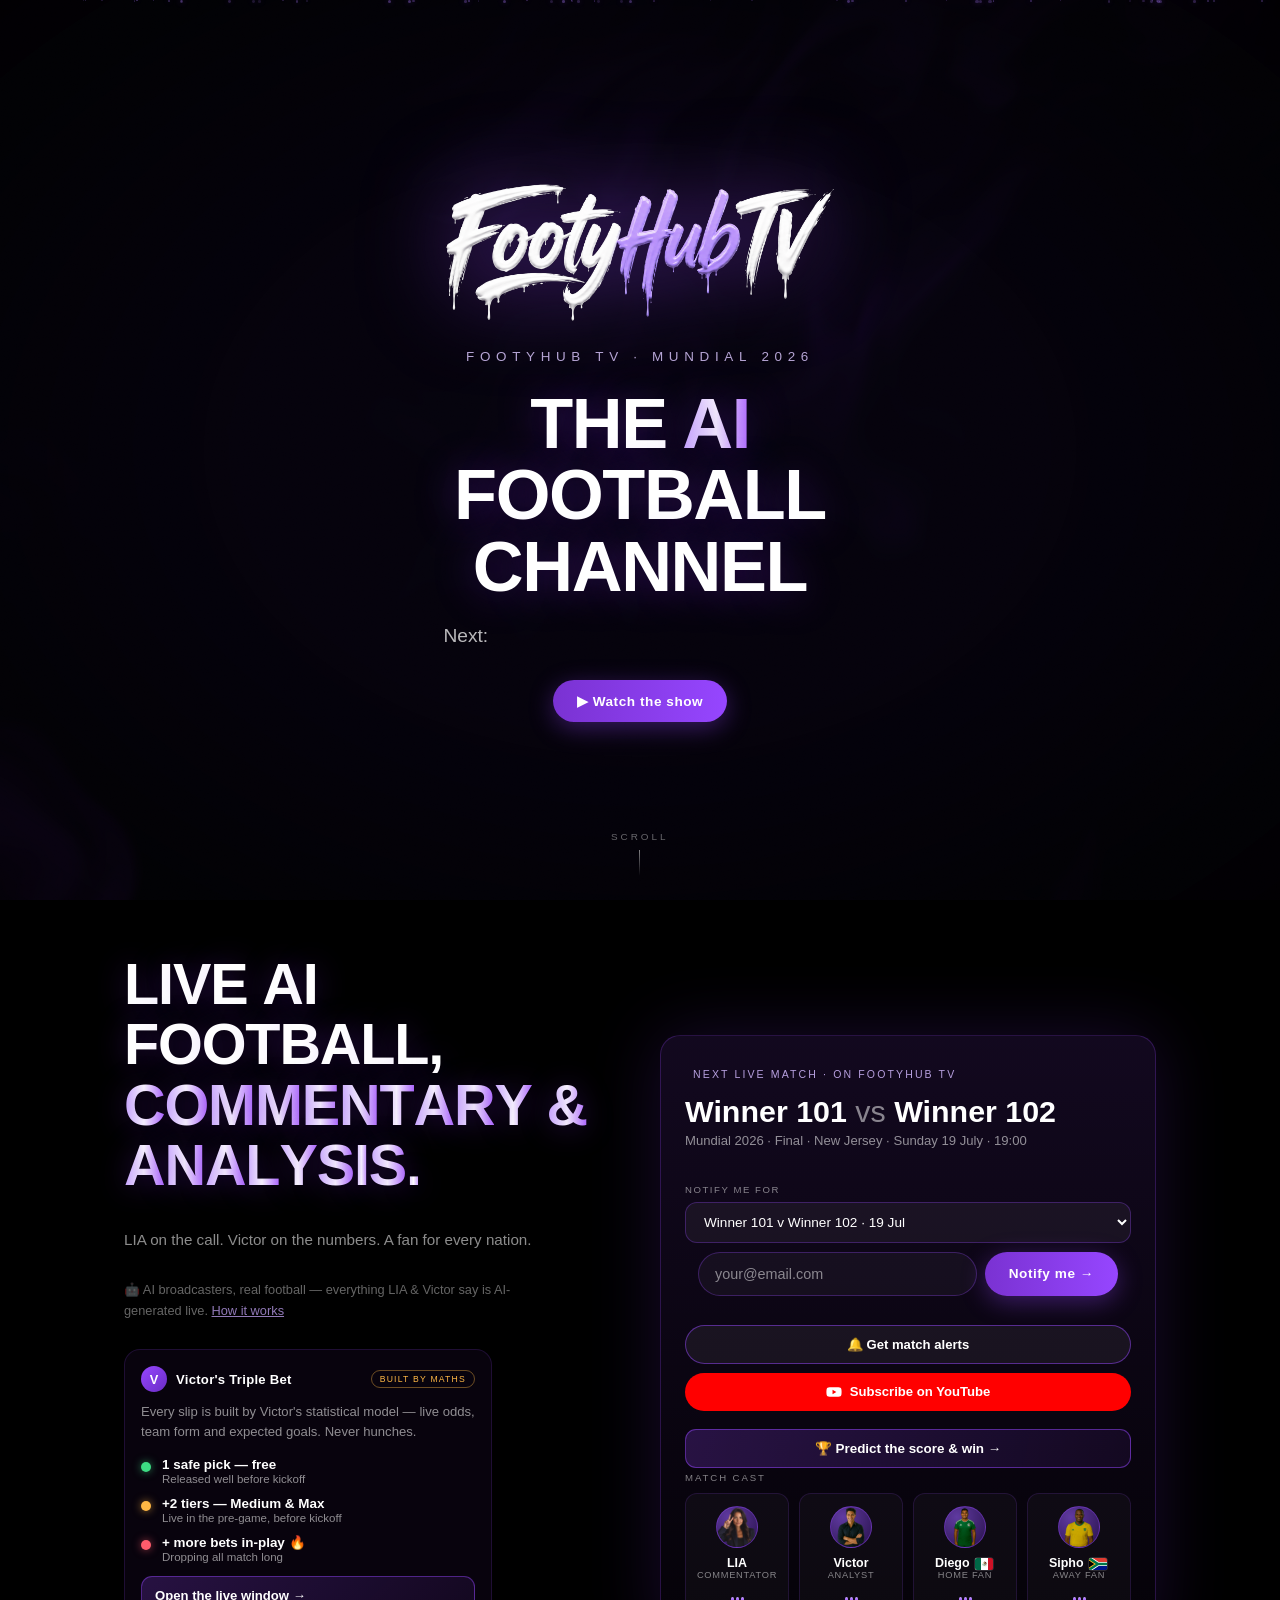
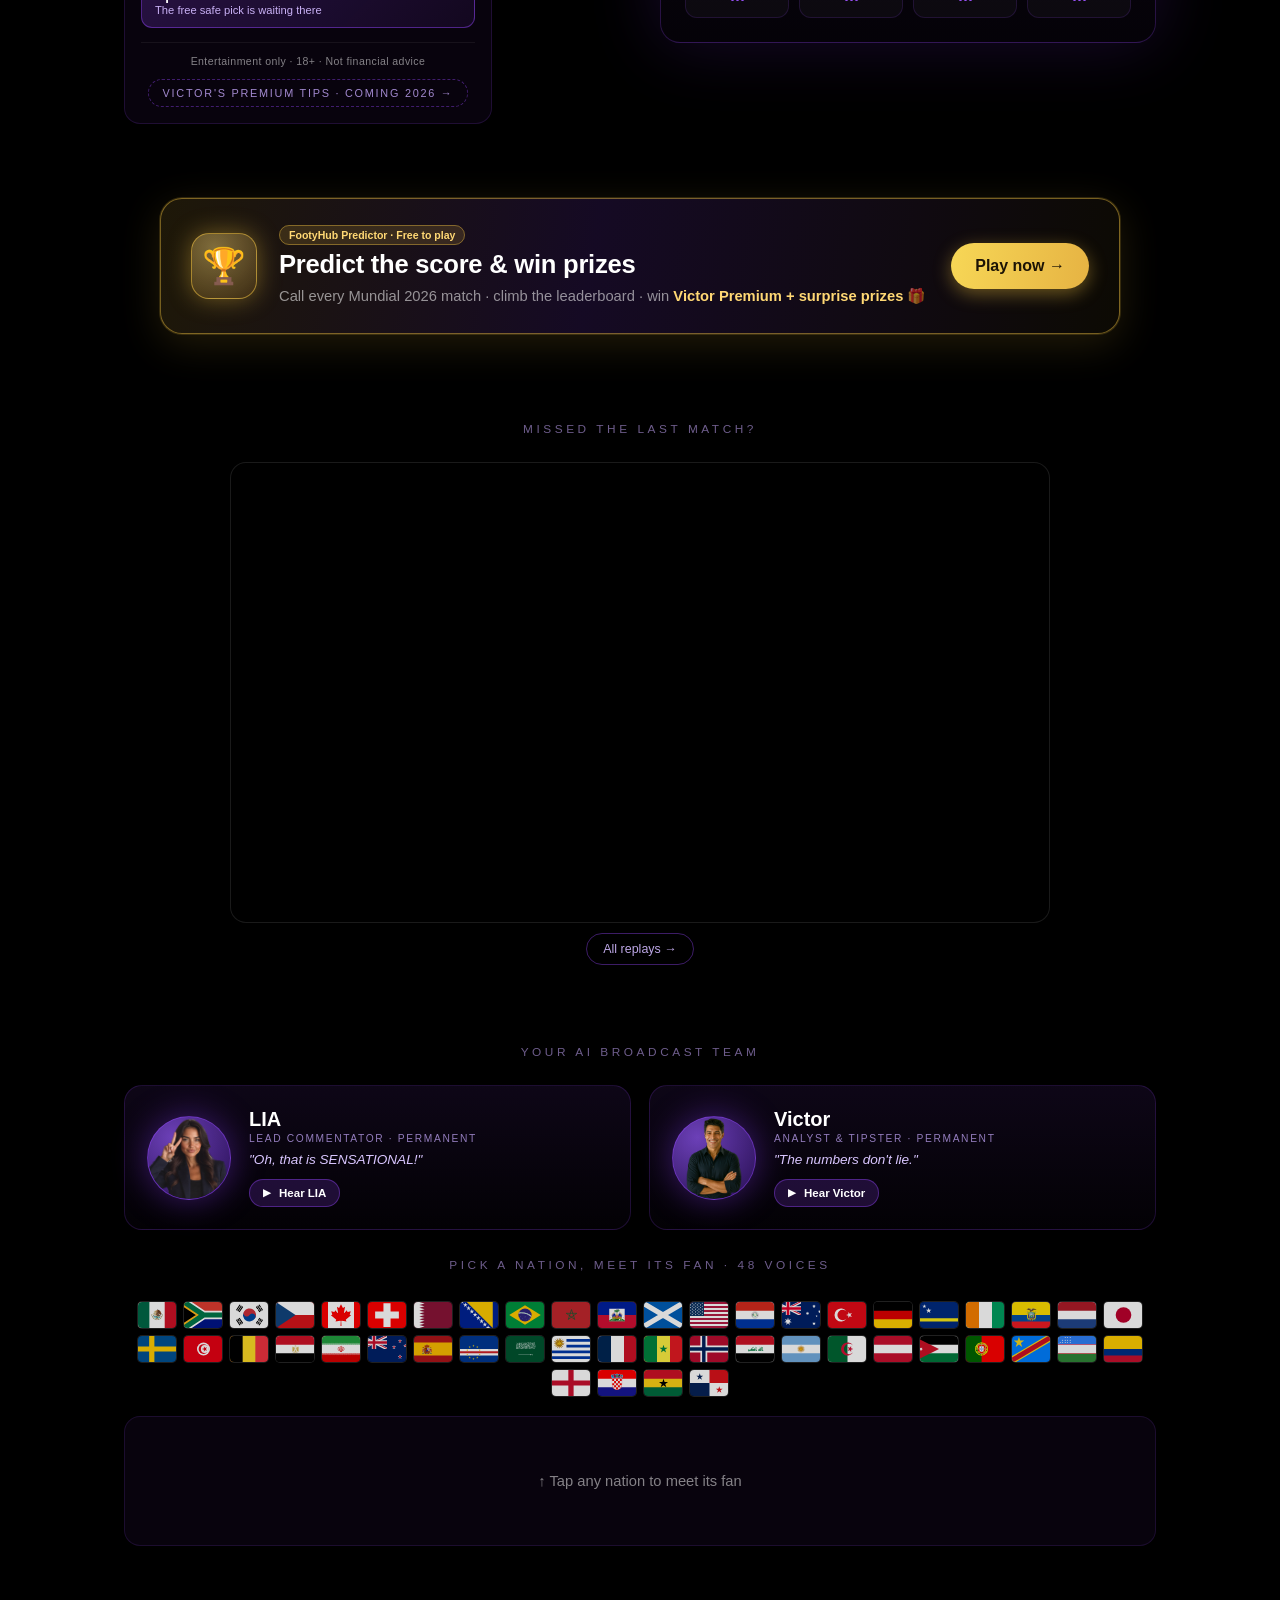
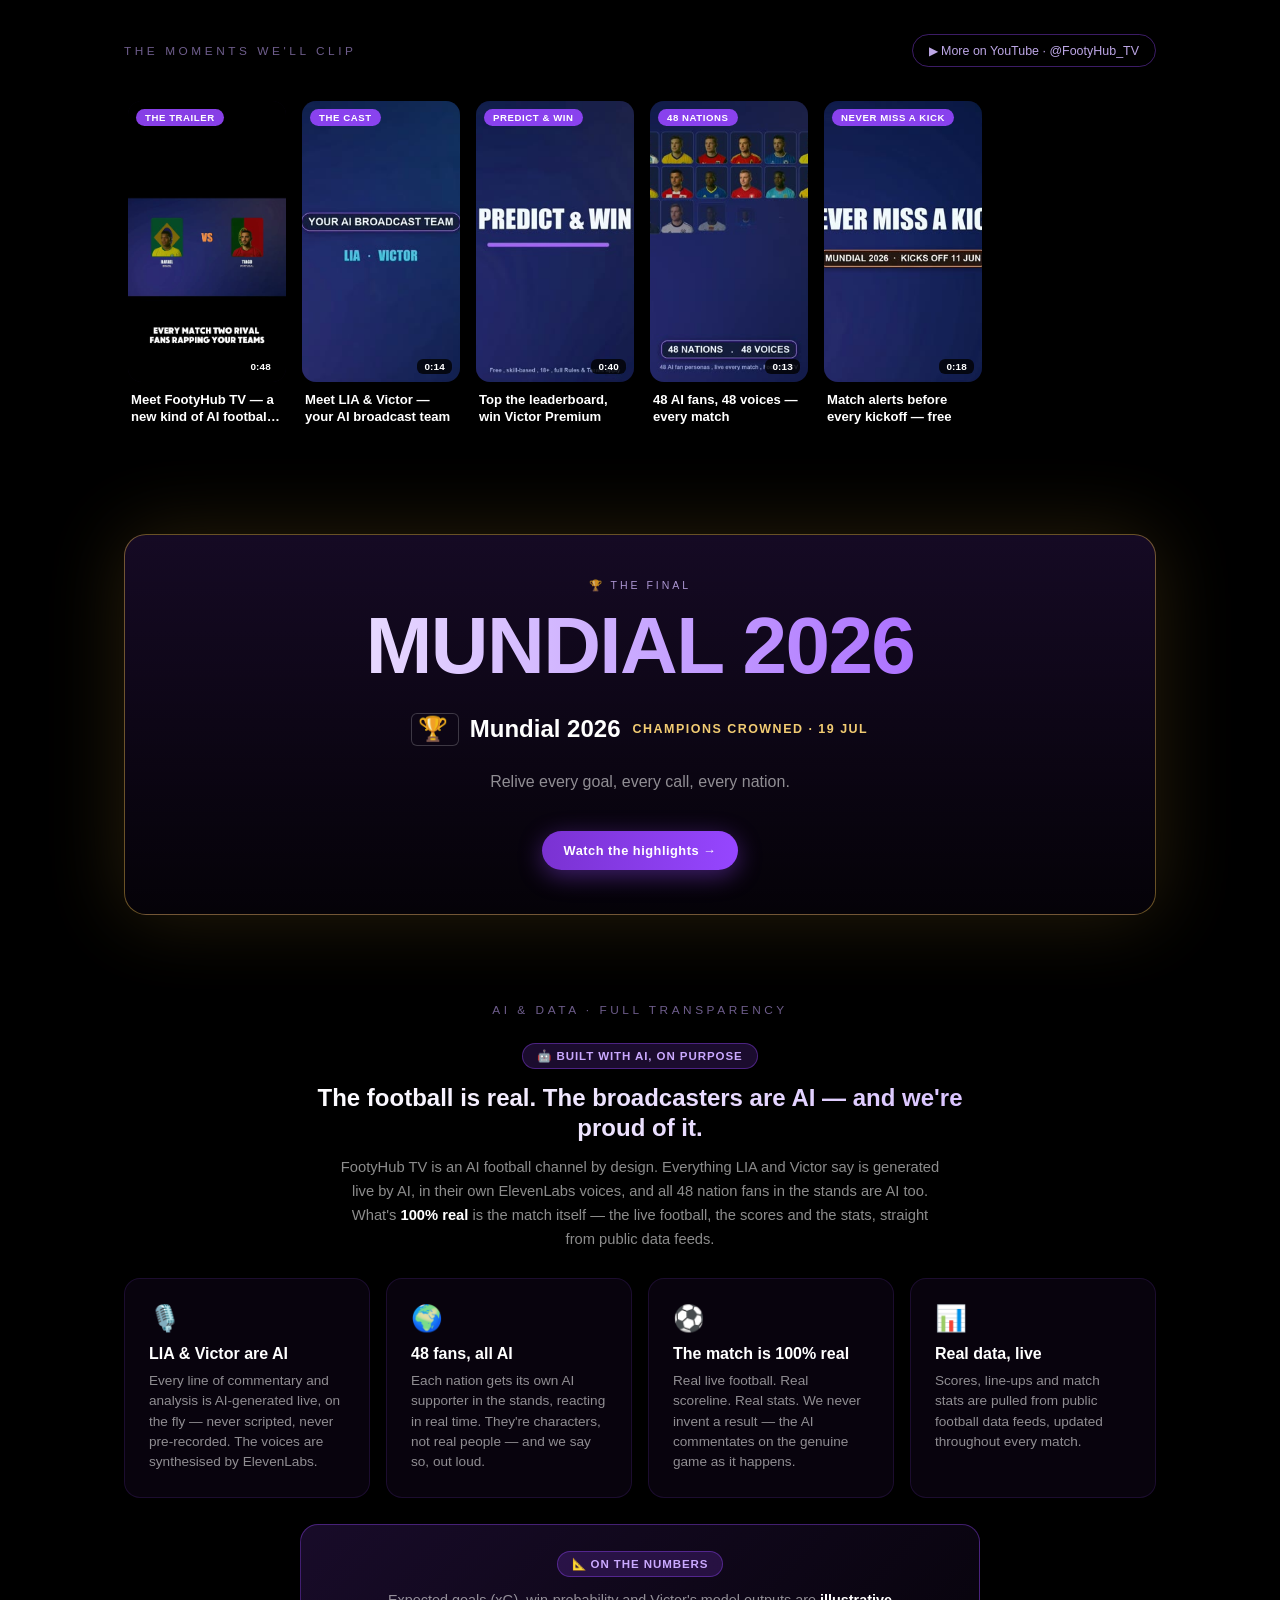
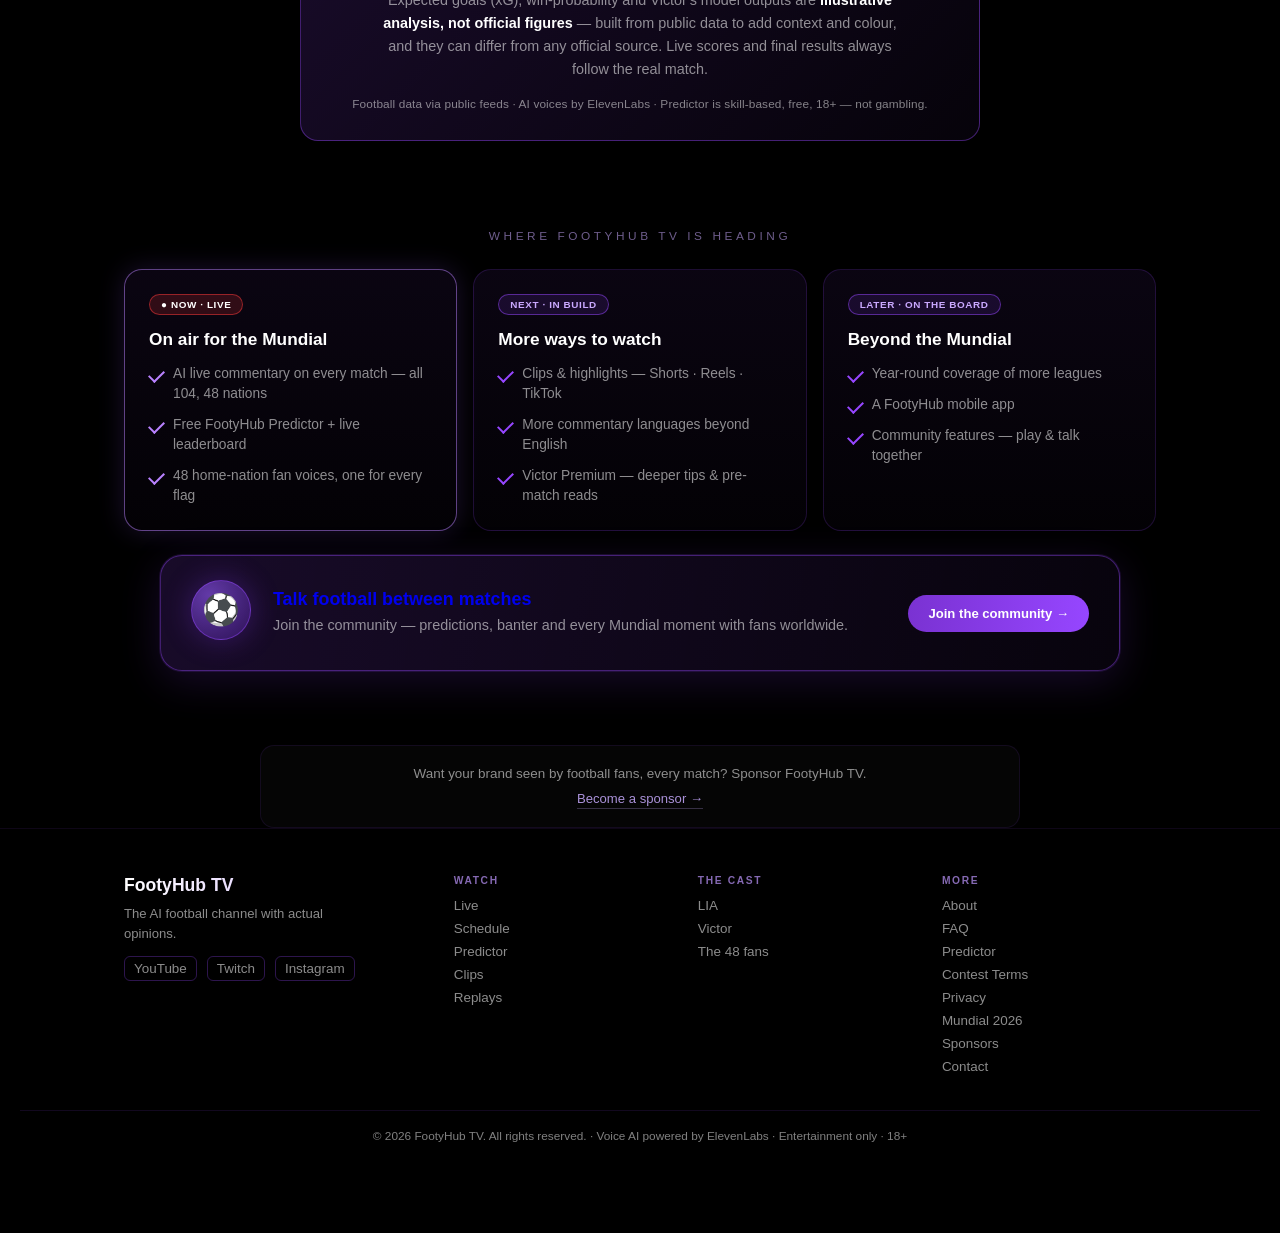
==== commit e0b067db: "knockout auto-advance: forward-propagate winners into every downstream slot (instant, cron-independe" ====
--- a/index.html
+++ b/index.html
@@ -3128,6 +3128,9 @@
 
   // ── Mundial fixtures (window.FIXTURES from fixtures.js) — every time rendered in the VISITOR'S local timezone ──
   const FIX=Array.isArray(window.FIXTURES)?window.FIXTURES:[];
+  // snapshot the ORIGINAL knockout slot labels ("Winner 88", "Runner-up A") before any
+  // baking overwrites them — the client-side propagator resolves from these, not the baked name
+  FIX.forEach(function(f){if(f&&f.stage==='ko'&&f.home_label===undefined){f.home_label=f.home;f.away_label=f.away;}});
   const DEMO=/[?&]demo=live/i.test(location.search); // ad/demo mode: render the site as if a match is LIVE now
   // referral: stash an inviter's ?ref so it's credited on this player's first prediction
   try{var _rf=new URLSearchParams(location.search).get('ref');if(_rf){_rf=_rf.replace(/[^A-Za-z0-9_\- ]/g,'').trim().slice(0,20);if(_rf)localStorage.setItem('fh_ref',_rf);}}catch(_e){}
@@ -3229,6 +3232,32 @@
     list.querySelectorAll('.sched-item[data-exp]').forEach(x=>x.classList.remove('open'));
     if(opening){exp.hidden=false;it.classList.add('open');schedCdTick();}
   });
+  // ── Knockout FORWARD PROPAGATION (client-side, instant, cron-independent) ──
+  // Fills each ko slot from data already in hand the moment a feeder decides — so the
+  // moment Egypt win m88, "Winner 88" resolves to Egypt in the R16 slot WITHOUT waiting
+  // for ESPN to update the R16 fixture or for the GitHub cron to run. This is what makes
+  // the bracket auto-advance "24/7, instantly" as the user expects.
+  const _NAT={};NATIONS.forEach(function(x){_NAT[x[0]]=x[1];});
+  function _koName(code){if(!code)return String(code||'').toUpperCase();
+    const st=RES.standings||{};for(const L in st){const r=(st[L]||[]).find(function(x){return x&&x.code===code;});if(r&&r.name)return r.name;}
+    const ff=FIX.find(function(x){return x&&x.home_code===code;});if(ff)return ff.home;
+    const gf=FIX.find(function(x){return x&&x.away_code===code;});if(gf)return gf.away;
+    return _NAT[code]||code.toUpperCase();}
+  function _grpRow(L,pos){const r=(RES.standings&&RES.standings[L])||[];return (r.length>=4&&r[pos])?r[pos]:null;}
+  function _resolveKoSlot(label){const s=String(label||'');let m;
+    if(m=s.match(/^Winner ([A-L])$/)){const r=_grpRow(m[1],0);return r?{code:r.code,name:r.name}:null;}
+    if(m=s.match(/^Runner-up ([A-L])$/)){const r=_grpRow(m[1],1);return r?{code:r.code,name:r.name}:null;}
+    if(m=s.match(/^Winner (\d+)$/)){const e=(RES.ko||{})[m[1]];if(e&&e.winner){const t=(e.home&&e.home.code===e.winner)?e.home:((e.away&&e.away.code===e.winner)?e.away:null);return {code:e.winner,name:(t&&t.name)||_koName(e.winner)};}return null;}
+    if(m=s.match(/^Loser (\d+)$/)){const e=(RES.ko||{})[m[1]];if(e&&e.winner&&e.home&&e.away){const t=(e.home.code===e.winner)?e.away:e.home;return {code:t.code,name:t.name||_koName(t.code)};}return null;}
+    return null;}   // 3rd X/Y/Z — best-third assignment stays server-side (ESPN/espn_sync)
+  function _propagateKo(){
+    if(!RES.ko)RES.ko={};
+    const kf=FIX.filter(function(f){return f.stage==='ko';}).sort(function(a,b){return (a.match_no||0)-(b.match_no||0);});
+    kf.forEach(function(f){const no=String(f.match_no);const e=RES.ko[no]||(RES.ko[no]={});
+      // resolve from the ORIGINAL fixture label, not f.home (which the overlay may have baked)
+      if(!(e.home&&e.home.code)){const r=_resolveKoSlot(f.home_label||f.home);if(r)e.home=Object.assign({},r);}
+      if(!(e.away&&e.away.code)){const r=_resolveKoSlot(f.away_label||f.away);if(r)e.away=Object.assign({},r);}
+    });}
   // ── Knockout bracket (placeholder slots like SofaScore: 1E, 2A, 3A/B/C/D/F, W74…) ──
   function bkLabel(s){let m;
     if(m=s.match(/^Winner (\d+)$/))return 'W'+m[1];
@@ -3908,9 +3937,10 @@
       let _lr;if(DEMO){_lr=true;}else if(data.is_live===true){_lr=_liveReal(data);}else if(data.is_live===false){_lr=false;}else{try{_lr=!!liveFixtureNow();}catch(_e){_lr=false;}}
       _liveMatch=(_lr&&data.match&&data.match.home_code)?data.match:null;
       if(data.results){if(data.results.standings)RES.standings=data.results.standings;if(data.results.ko)RES.ko=data.results.ko;if(data.results.scores)RES.scores=data.results.scores;if(data.results.mc)RES.mc=data.results.mc;RES.live=data.results.live||{};}   // populate RES BEFORE setMatchLive so the off-air score + finished stats render on the FIRST tick (no ~10s blank); results.live replaced wholesale so ended matches drop out
-      // overlay resolved knockout teams onto FIX (BEFORE the renders below) so EVERY component — mundial banner, ticker, off-air poster, hero next-card, nextFixture/lastFinishedFixture, schedule & bracket — shows REAL teams, never "Winner C / Runner-up F"
+      try{_propagateKo();}catch(_e){}   // fill each ko slot from decided feeders NOW — bracket auto-advances without waiting for ESPN/cron
+      // overlay FULLY-resolved knockout matches onto FIX (BEFORE the renders below) so EVERY component — mundial banner, ticker, off-air poster, hero next-card, nextFixture/lastFinishedFixture, schedule & bracket — shows REAL teams, never "Winner C / Runner-up F"
       var _koChg=false;
-      if(RES.ko)FIX.forEach(function(f){if(f.stage==='ko'){var r=RES.ko[f.match_no];if(r&&r.home&&r.home.code&&f.home_code!==r.home.code){f.home=r.home.name;f.home_code=r.home.code;f.away=r.away.name;f.away_code=r.away.code;_koChg=true;}}});
+      if(RES.ko)FIX.forEach(function(f){if(f.stage==='ko'){var r=RES.ko[f.match_no];if(r&&r.home&&r.home.code&&r.away&&r.away.code&&(f.home_code!==r.home.code||f.away_code!==r.away.code)){f.home=r.home.name;f.home_code=r.home.code;f.away=r.away.name;f.away_code=r.away.code;_koChg=true;}}});
       if(_koChg){_mPhaseKey=null;try{applyNextMatch();}catch(_e){}}
       if(data.match&&data.match.kickoff){const k=Date.parse(data.match.kickoff);
         if(!isNaN(k)&&k>Date.now()){kickoffTs=k;updateCountdown();}}   // only a FUTURE kickoff sets the countdown — a past/live kickoff never freezes it at 00:00
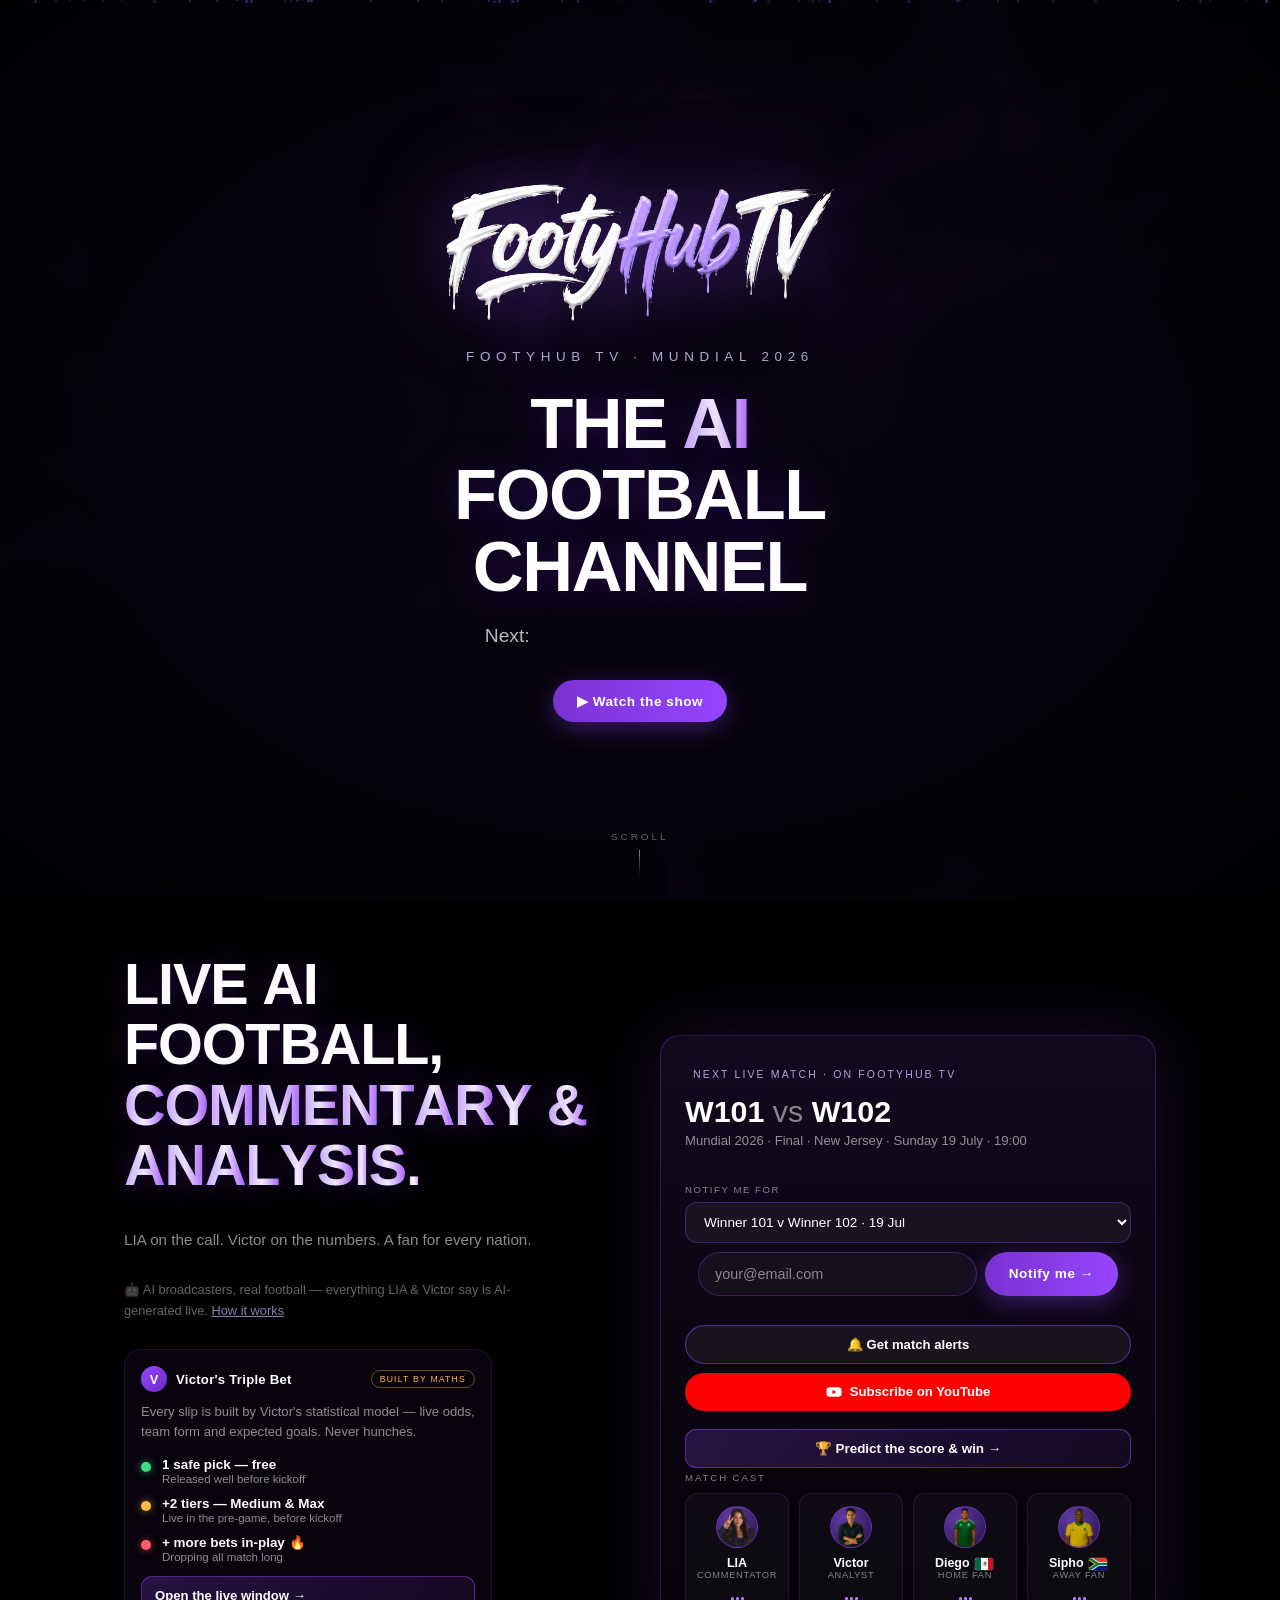
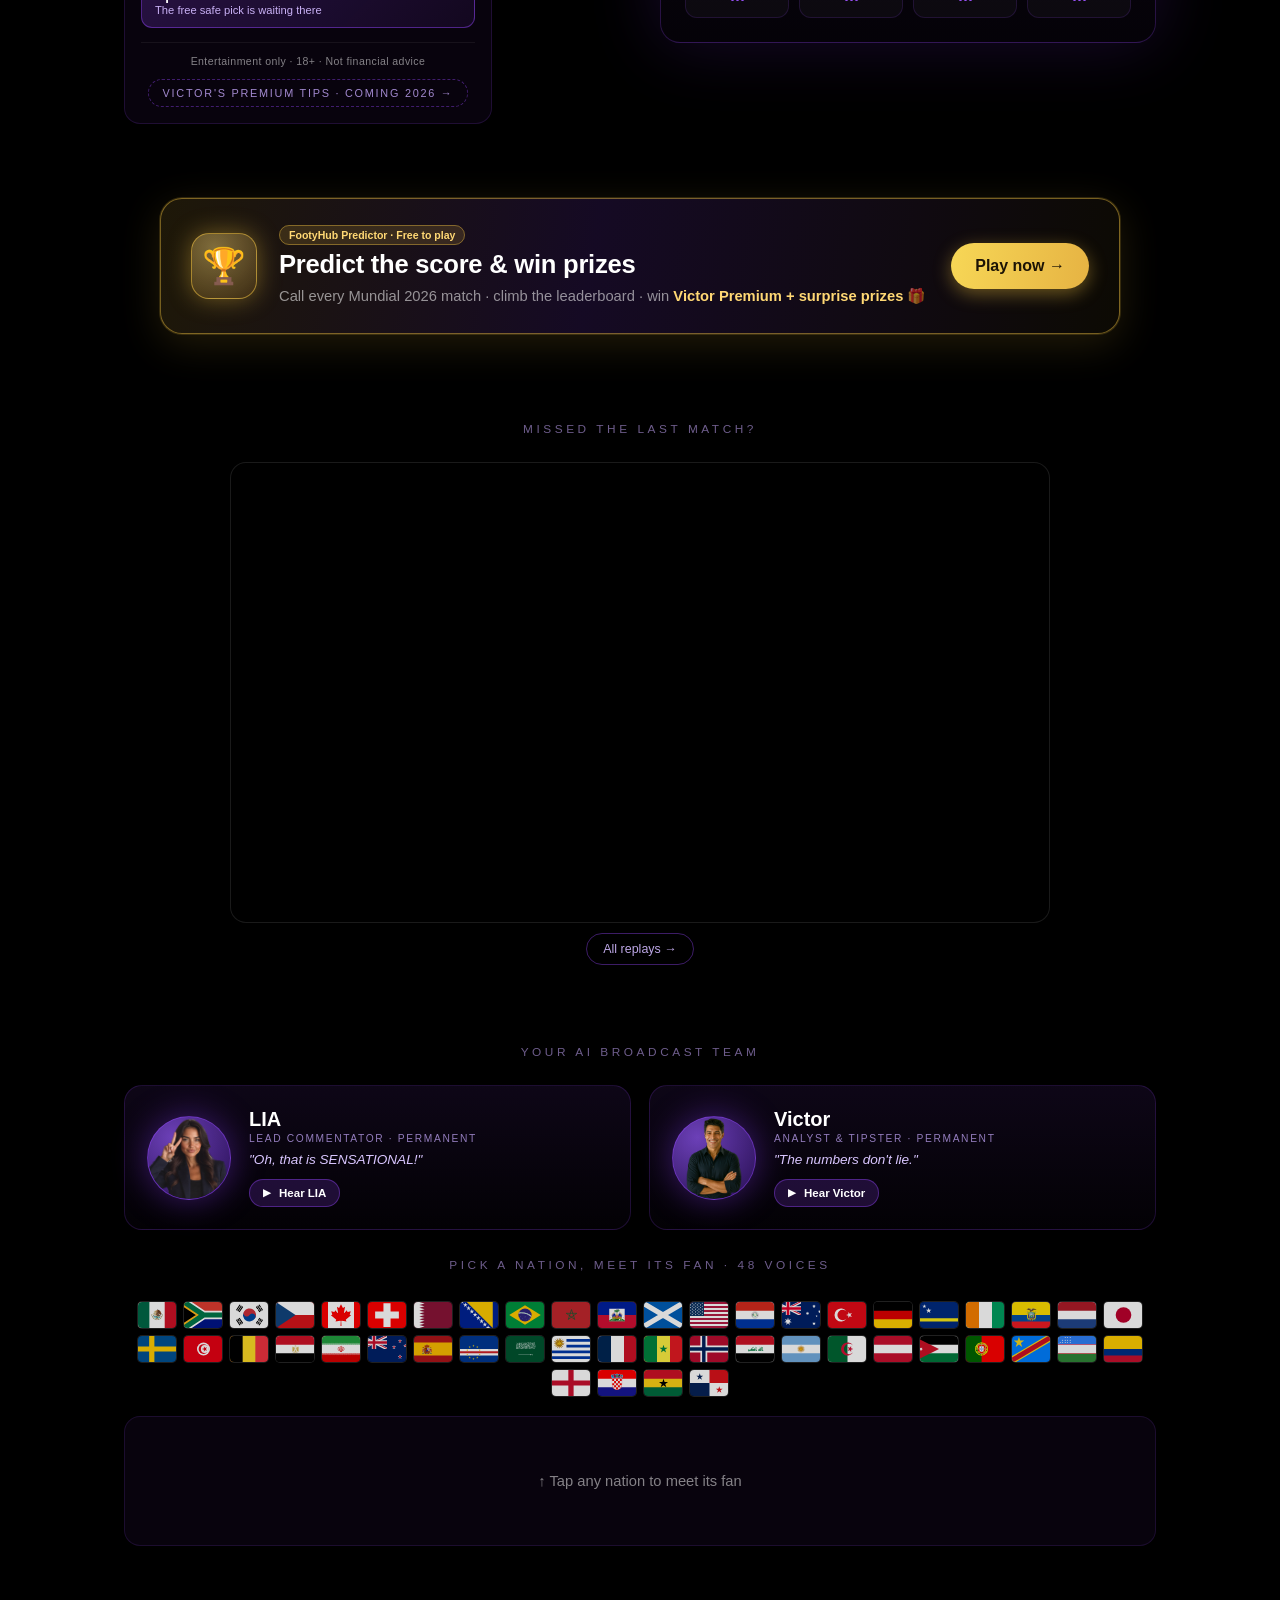
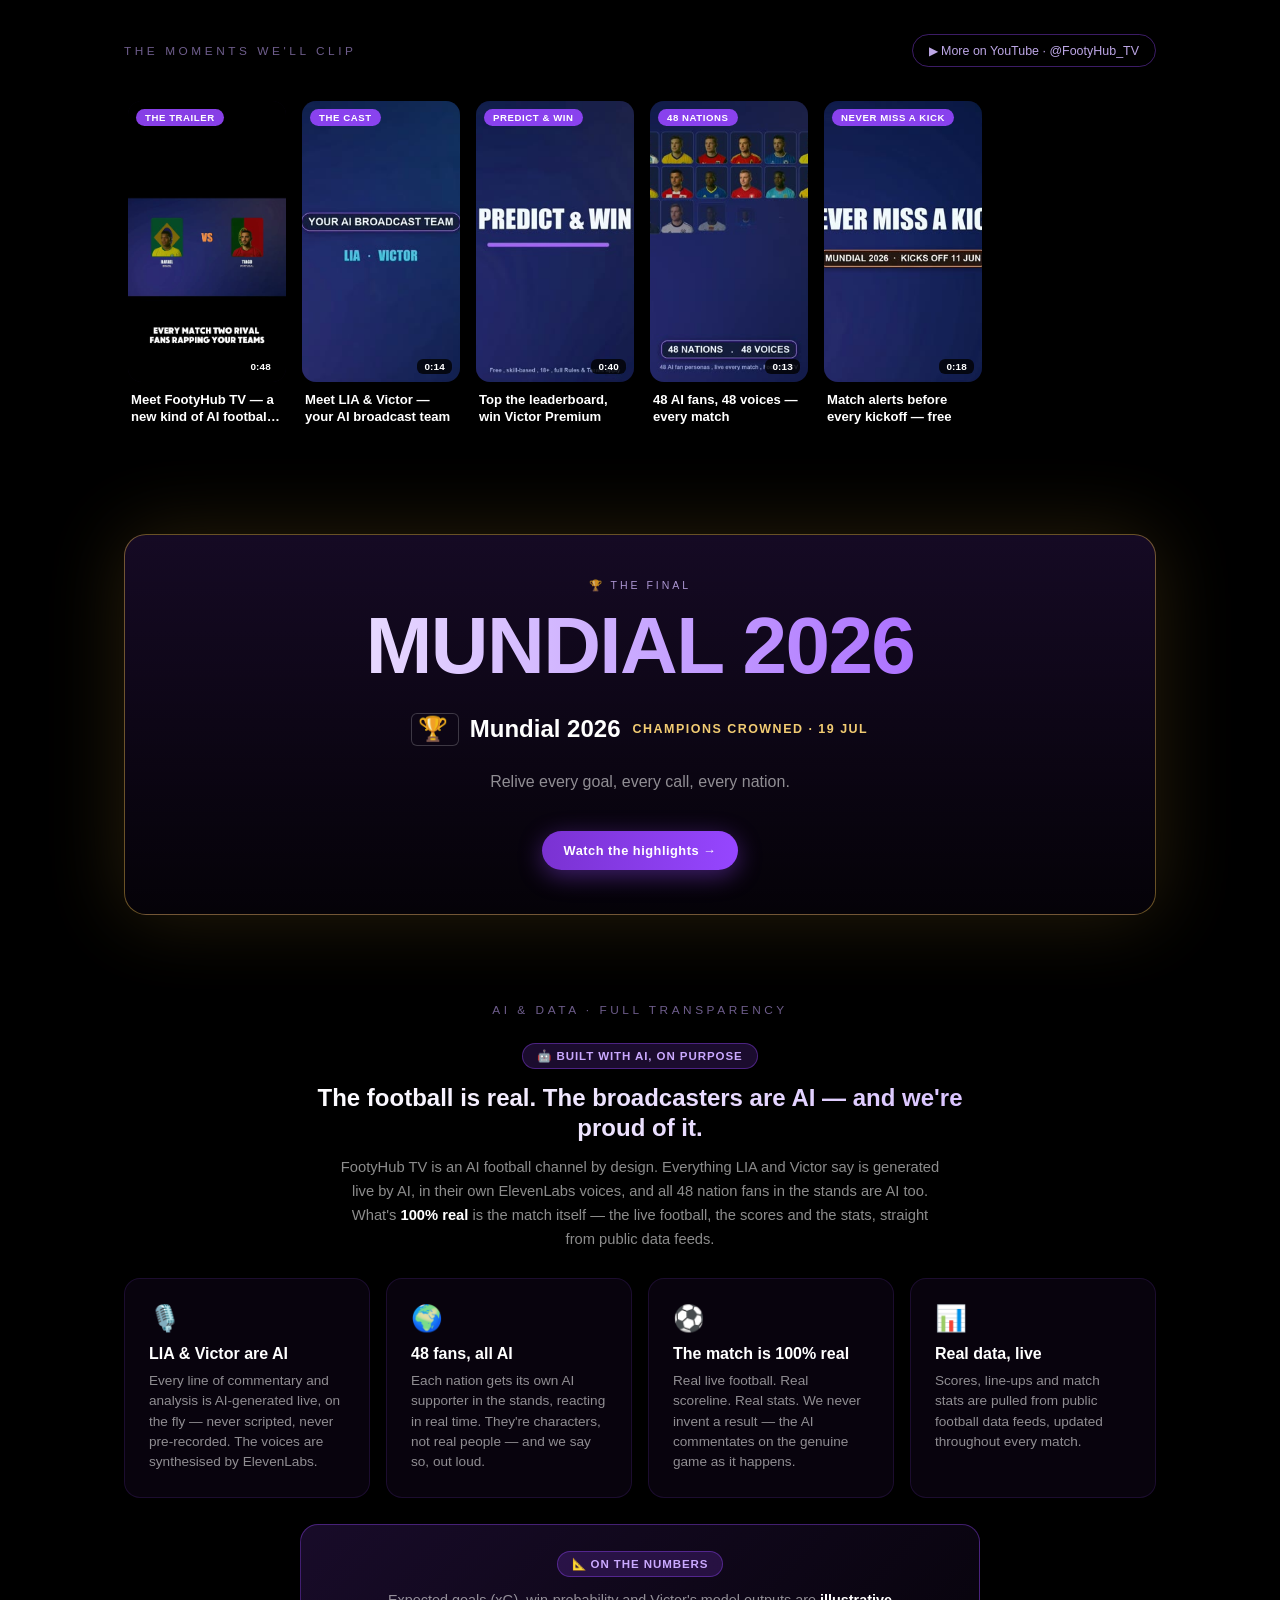
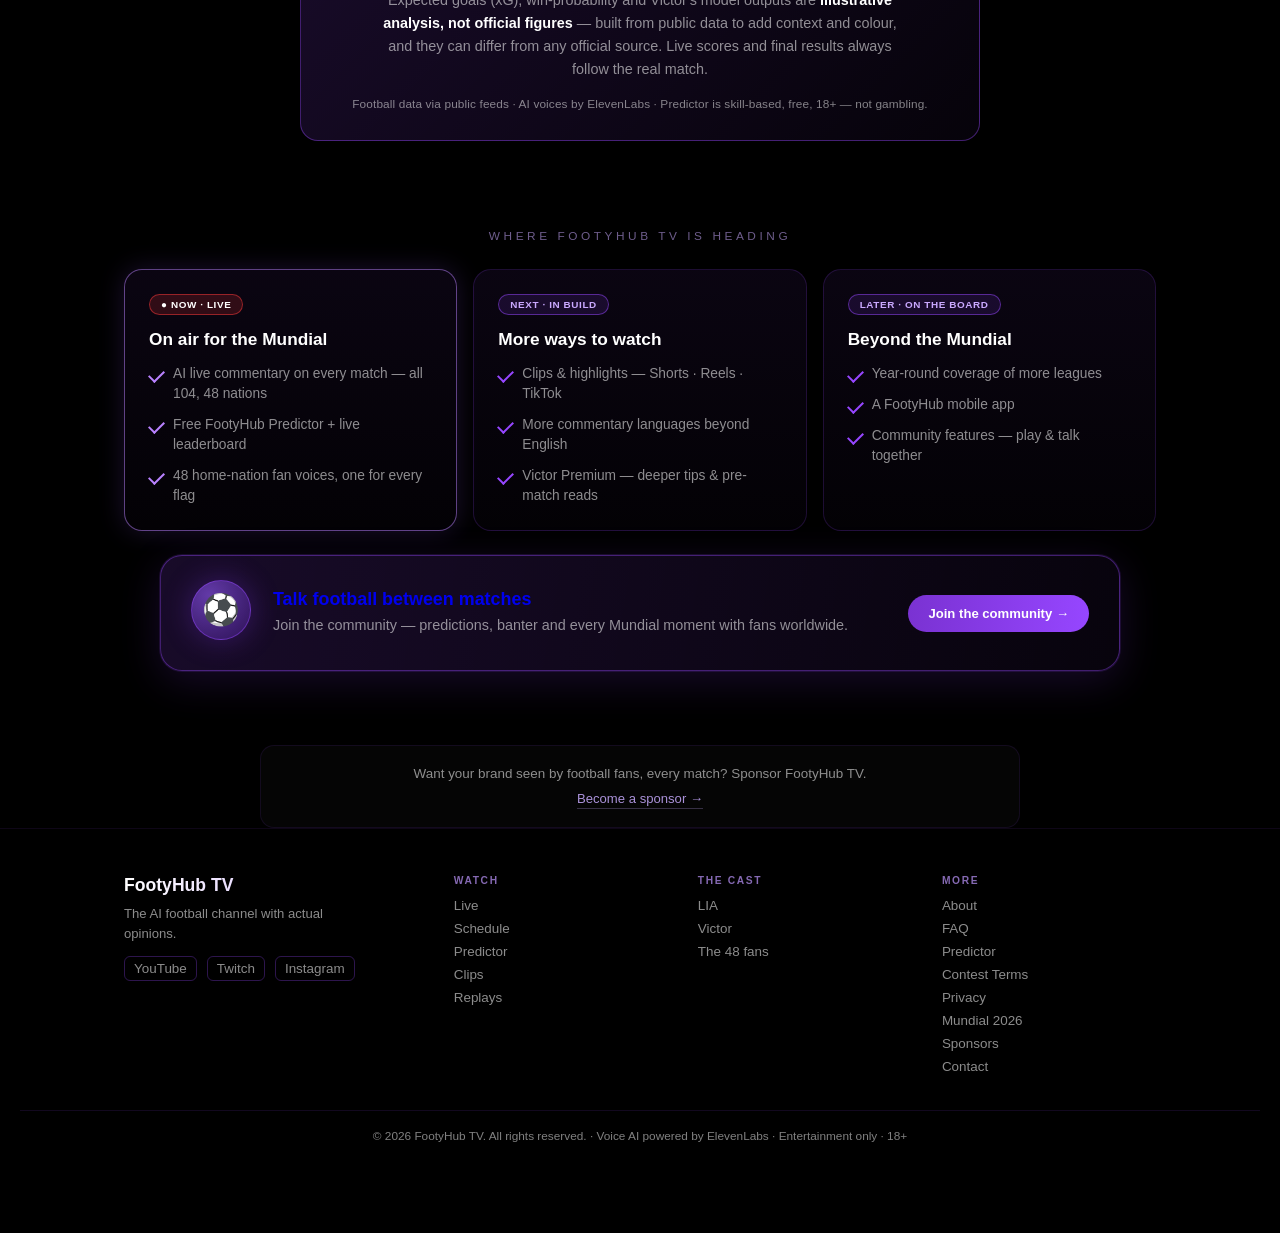
==== commit abb3d03a: "audit fixes: 6 P1 + 1 P2 auto-update gaps from the 24/7 adversarial sweep P1-1 (worker) total ESPN o" ====
--- a/index.html
+++ b/index.html
@@ -3012,7 +3012,7 @@
         if(_th)_th.textContent=_lf.home; if(_ta)_ta.textContent=_lf.away;
         if(_ch&&_lf.home_code)_ch.innerHTML='<img src="flags/'+_lf.home_code+'.svg" alt="">'; if(_ca&&_lf.away_code)_ca.innerHTML='<img src="flags/'+_lf.away_code+'.svg" alt="">';
         try{_setPosterCast(_lf,['#posterLive']);}catch(_e){}}}   // real score lands via renderLiveMatch
-    else{if(onair)onair.classList.remove('live');if(oaL)oaL.textContent='Next';if(oaN)oaN.textContent=_nf?(_nf.home+' v '+_nf.away+' · '+new Date(Date.parse(_nf.utc)).toLocaleDateString('en-GB',{day:'numeric',month:'short'})):'FootyHub TV';}
+    else{if(onair)onair.classList.remove('live');if(oaL)oaL.textContent='Next';if(oaN)oaN.textContent=_nf?(_sideName(_nf.home)+' v '+_sideName(_nf.away)+' · '+new Date(Date.parse(_nf.utc)).toLocaleDateString('en-GB',{day:'numeric',month:'short'})):'FootyHub TV';}
     // watch page: pre-live (next-match countdown) ↔ live (stream)
     const wP=document.getElementById('watchPlayer'),wN=document.getElementById('watchNext');
     if(wP)wP.hidden=!live; if(wN)wN.hidden=false;   // player only when live; next-match card always (off-air = next, live = up next)
@@ -3105,7 +3105,7 @@
         count.innerHTML='<div class="m-liverow"><span class="m-lr-live">● LIVE</span> <img class="tkflag" src="flags/'+_lf.home_code+'.svg" alt=""> '+_lf.home+' v '+_lf.away+' <img class="tkflag" src="flags/'+_lf.away_code+'.svg" alt=""></div><div class="m-livesub">On FootyHub TV right now</div>';
       }else if(_nf){
         const _d=new Date(Date.parse(_nf.utc)).toLocaleDateString('en-GB',{weekday:'short',day:'numeric',month:'short'})+' · '+new Date(Date.parse(_nf.utc)).toLocaleTimeString('en-GB',{hour:'2-digit',minute:'2-digit'});
-        count.innerHTML='<div class="m-liverow"><span class="m-lr-live" style="background:rgba(150,70,255,.18);color:#caa9ff">NEXT</span> '+(_nf.home_code?'<img class="tkflag" src="flags/'+_nf.home_code+'.svg" alt=""> ':'')+_nf.home+' v '+_nf.away+(_nf.away_code?' <img class="tkflag" src="flags/'+_nf.away_code+'.svg" alt="">':'')+'</div><div class="m-livesub">'+_d+' · live on FootyHub TV</div>';
+        count.innerHTML='<div class="m-liverow"><span class="m-lr-live" style="background:rgba(150,70,255,.18);color:#caa9ff">NEXT</span> '+(_nf.home_code?'<img class="tkflag" src="flags/'+_nf.home_code+'.svg" alt=""> ':'')+mcEsc(_sideName(_nf.home))+' v '+mcEsc(_sideName(_nf.away))+(_nf.away_code?' <img class="tkflag" src="flags/'+_nf.away_code+'.svg" alt="">':'')+'</div><div class="m-livesub">'+_d+' · live on FootyHub TV</div>';
       }else{
         count.innerHTML='<div class="m-livesub">48 nations · 104 matches · live on FootyHub TV</div>';
       }
@@ -3150,7 +3150,7 @@
   function _koPens(ke){try{const h=String(((ke||{}).home||{}).score||'').match(/\((\d+)\)/),a=String(((ke||{}).away||{}).score||'').match(/\((\d+)\)/);if(h&&a)return[+h[1],+a[1]];}catch(_e){}return null;}
   function _koWin(ke){if(!ke||!ke.winner)return null;const h=ke.home||{},a=ke.away||{};return ke.winner===h.code?h:(ke.winner===a.code?a:null);}
   // true-live ONLY when the engine says live AND the match is inside its window AND the engine is still pushing (kills stale 'live' left over from a finished broadcast)
-  function _liveReal(data){if(!data||data.is_live!==true||!data.match)return false;/* kickoff-window guard removed 2026-06-30: a wrong upstream kickoff (fixture feed had 17:00Z vs the real ~20:30Z) made a genuinely LIVE match read as expired -> hub showed off-air. is_live=false at FT + the 'engine still pushing (updated<15min)' guard below already kill a stale-live, independent of the unreliable kickoff timestamp. */const up=Date.parse(data.updated||'');if(!isNaN(up)&&Date.now()-up>15*60000)return false;return true;}
+  function _liveReal(data){if(!data||data.is_live!==true||!data.match)return false;/* kickoff-window guard removed 2026-06-30: a wrong upstream kickoff (fixture feed had 17:00Z vs the real ~20:30Z) made a genuinely LIVE match read as expired -> hub showed off-air. is_live=false at FT + the 'engine still pushing (updated<15min)' guard below already kill a stale-live, independent of the unreliable kickoff timestamp. */const up=Date.parse(data.updated||'');if(!isNaN(up)&&Date.now()-up>7*60000)return false;return true;}   /* 7min matches the Worker's stale-is_live kill — an engine crash drops LIVE client-side at 7min, not 15, so the poster/nav never linger on a frozen scoreline */
   function castMember(src,name,role,flag){
     return '<div class="mcast"><div class="mcast-av"><img loading="lazy" src="'+src+'" alt="'+name+'"></div><div class="mcast-n">'+name+(flag?' <img class="tkflag" src="'+flag+'">':'')+'</div><div class="mcast-r">'+role+'</div></div>';
   }
@@ -3258,6 +3258,12 @@
       if(!(e.home&&e.home.code)){const r=_resolveKoSlot(f.home_label||f.home);if(r)e.home=Object.assign({},r);}
       if(!(e.away&&e.away.code)){const r=_resolveKoSlot(f.away_label||f.away);if(r)e.away=Object.assign({},r);}
     });}
+  // a fixture side is still an unresolved knockout SLOT ("Winner 85", "Runner-up A", "3rd B/C/E")?
+  // → show the SHORT bracket code ("W85", "2A", "3B/C/E") instead of leaking the raw label. This is
+  // how renderBracket already labels pending slots; keeps the banner/poster/ticker honest on first
+  // paint (results.js bakes empty → RES empty until the first syncLive fetch resolves teams).
+  function _isSlotLabel(s){return /^(Winner|Runner-up|Loser|3rd)\b/.test(String(s||''));}
+  function _sideName(s){return _isSlotLabel(s)?bkLabel(s):s;}
   // ── Knockout bracket (placeholder slots like SofaScore: 1E, 2A, 3A/B/C/D/F, W74…) ──
   function bkLabel(s){let m;
     if(m=s.match(/^Winner (\d+)$/))return 'W'+m[1];
@@ -3294,13 +3300,14 @@
   function applyNextMatch(){const f=nextFixture();if(!f)return;const ms=Date.parse(f.utc);
     const onair=document.getElementById('onair');
     const _ko=f.stage==='ko'; const _cmp=_ko?('Mundial 2026 · '+(f.round||'Knockout')+(f.venue?' · '+f.venue:'')):('Mundial 2026 · Group '+f.group);
-    document.querySelectorAll('#posterOff .poster-teams').forEach(e=>e.innerHTML=f.home+' <span>vs</span> '+f.away);
+    const _fh=mcEsc(_sideName(f.home)),_fa=mcEsc(_sideName(f.away));   // honest short code for pending KO slots
+    document.querySelectorAll('#posterOff .poster-teams').forEach(e=>e.innerHTML=_fh+' <span>vs</span> '+_fa);
     document.querySelectorAll('#posterOff .poster-comp').forEach(e=>e.textContent=_cmp+' · '+fmtDay(ms)+' · '+fmtTime(ms));
-    const nmT=document.querySelector('#heroA .nm-teams');if(nmT)nmT.innerHTML=f.home+' <span style="color:var(--txt-3)">vs</span> '+f.away;
+    const nmT=document.querySelector('#heroA .nm-teams');if(nmT)nmT.innerHTML=_fh+' <span style="color:var(--txt-3)">vs</span> '+_fa;
     const nmC=document.querySelector('#heroA .nm-comp');if(nmC)nmC.textContent=_cmp+' · '+fmtDayShort(ms);
-    const wnT=document.querySelector('#watchNext .wn-teams');if(wnT)wnT.innerHTML=f.home+' <span>vs</span> '+f.away;
+    const wnT=document.querySelector('#watchNext .wn-teams');if(wnT)wnT.innerHTML=_fh+' <span>vs</span> '+_fa;
     const wnC=document.querySelector('#watchNext .wn-comp');if(wnC)wnC.textContent=_cmp;
-    const oaN=document.getElementById('oaName');if(oaN&&onair&&!onair.classList.contains('live'))oaN.innerHTML=f.home+' v '+f.away+' &middot; '+fmtDayShort(ms)+' '+fmtTime(ms);
+    const oaN=document.getElementById('oaName');if(oaN&&onair&&!onair.classList.contains('live'))oaN.innerHTML=_fh+' v '+_fa+' &middot; '+fmtDayShort(ms)+' '+fmtTime(ms);
     setupPoll(f);
     renderDayMatches();
     // keep the watch-page off-air header in sync (setMatchLive's first run happens before FIX is ready)
@@ -3326,7 +3333,7 @@
       lastIt='<span class="tk"><span class="lbl">Full time</span> <b>'+lf.home+' '+lf.sc.h+'–'+lf.sc.a+' '+lf.away+'</b>'+(pw?(' &middot; '+pw.name+(pp?' through on pens ('+pp[0]+'–'+pp[1]+')':' through')):'')+'</span>';}}catch(_e){}
     const items=[
       lastIt,
-      '<span class="tk"><span class="lbl">Next on FootyHub TV</span> <b>'+f.home+' v '+f.away+'</b> &middot; Mundial 2026 &middot; <b>'+d+'</b></span>',
+      '<span class="tk"><span class="lbl">Next on FootyHub TV</span> <b>'+mcEsc(_sideName(f.home))+' v '+mcEsc(_sideName(f.away))+'</b> &middot; Mundial 2026 &middot; <b>'+d+'</b></span>',
       fans,
       '<span class="tk"><span class="lbl">Victor\'s Triple Bet</span> &#9656; <b>dropping in the pre-game</b></span>',
       '<span class="tk"><span class="lbl">Mundial 2026</span> live now &middot; 48 nations &middot; 104 matches</span>',
@@ -3946,6 +3953,9 @@
         if(!isNaN(k)&&k>Date.now()){kickoffTs=k;updateCountdown();}}   // only a FUTURE kickoff sets the countdown — a past/live kickoff never freezes it at 00:00
       // live = engine says so OR a fixture is in its window right now (client-side fallback so it flips even when the engine isn't pushing)
       setMatchLive(_lr);
+      // poster/nav read engine-owned data.match; overlay the Worker's fresher in-play score so
+      // they never lag the schedule row (which already reads RES.live) during an engine stall
+      try{if(_lr&&data.match&&data.match.home_code&&data.match.away_code){const _lvm=(RES.live||{})[data.match.home_code+'-'+data.match.away_code];if(_lvm&&typeof _lvm.h==='number'&&typeof _lvm.a==='number'){data.match.score_home=_lvm.h;data.match.score_away=_lvm.a;if(_lvm.m)data.match.minute=_lvm.m;}}}catch(_e){}
       renderLiveMatch(data.match);
       renderViewers(data.viewers);
       refreshSchedule(document.getElementById('schedList'));
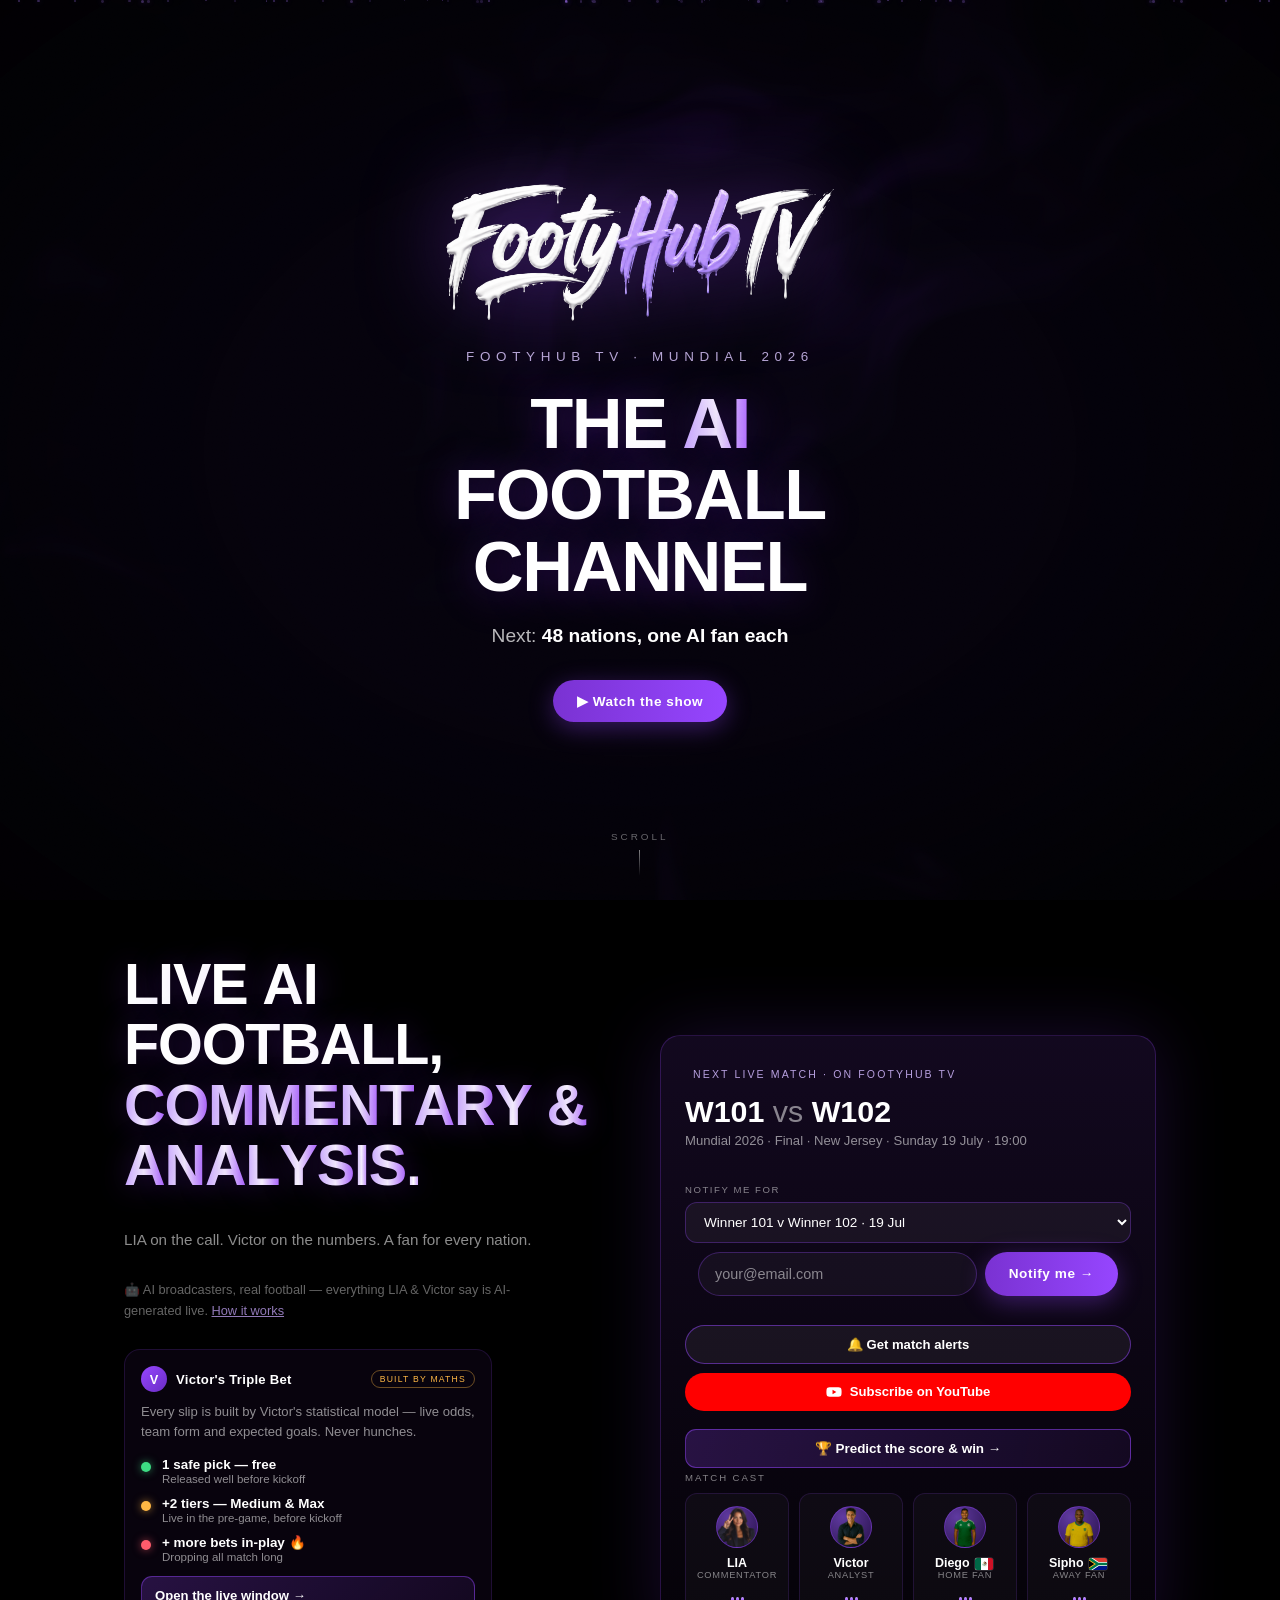
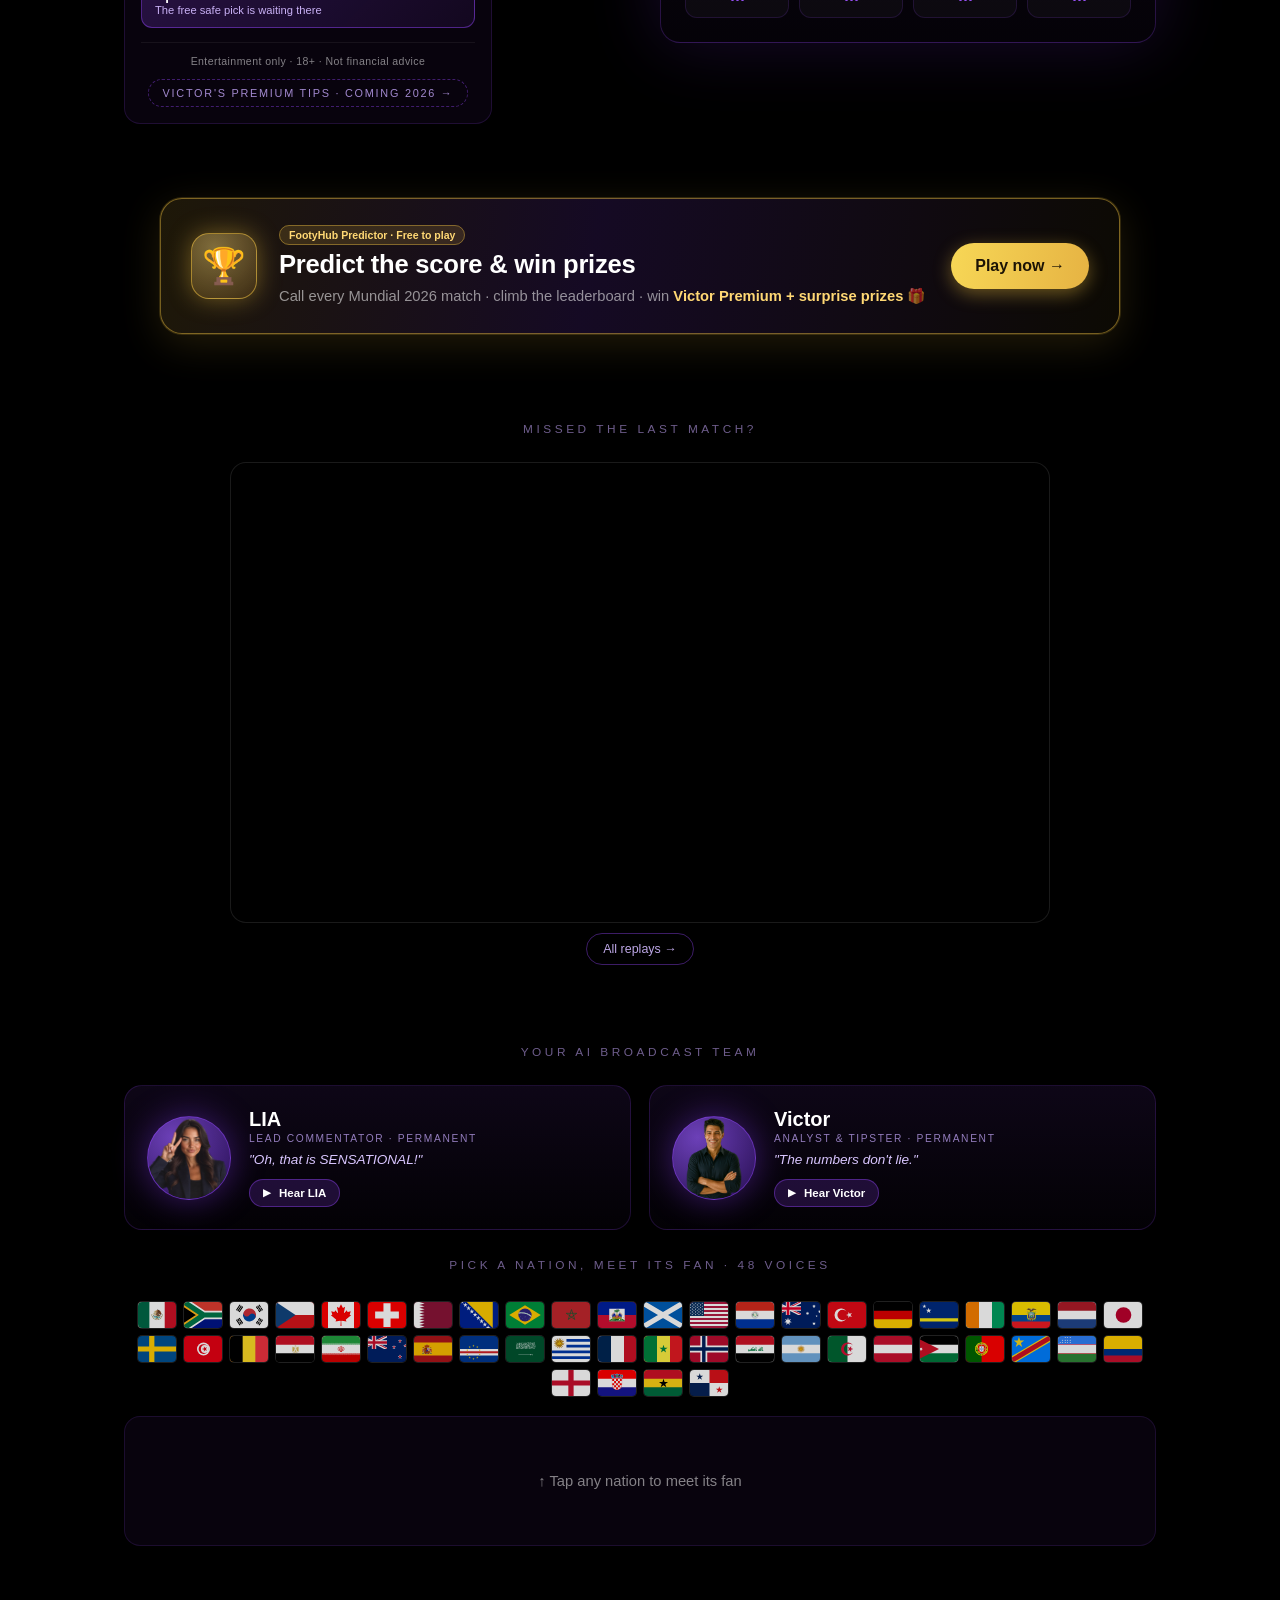
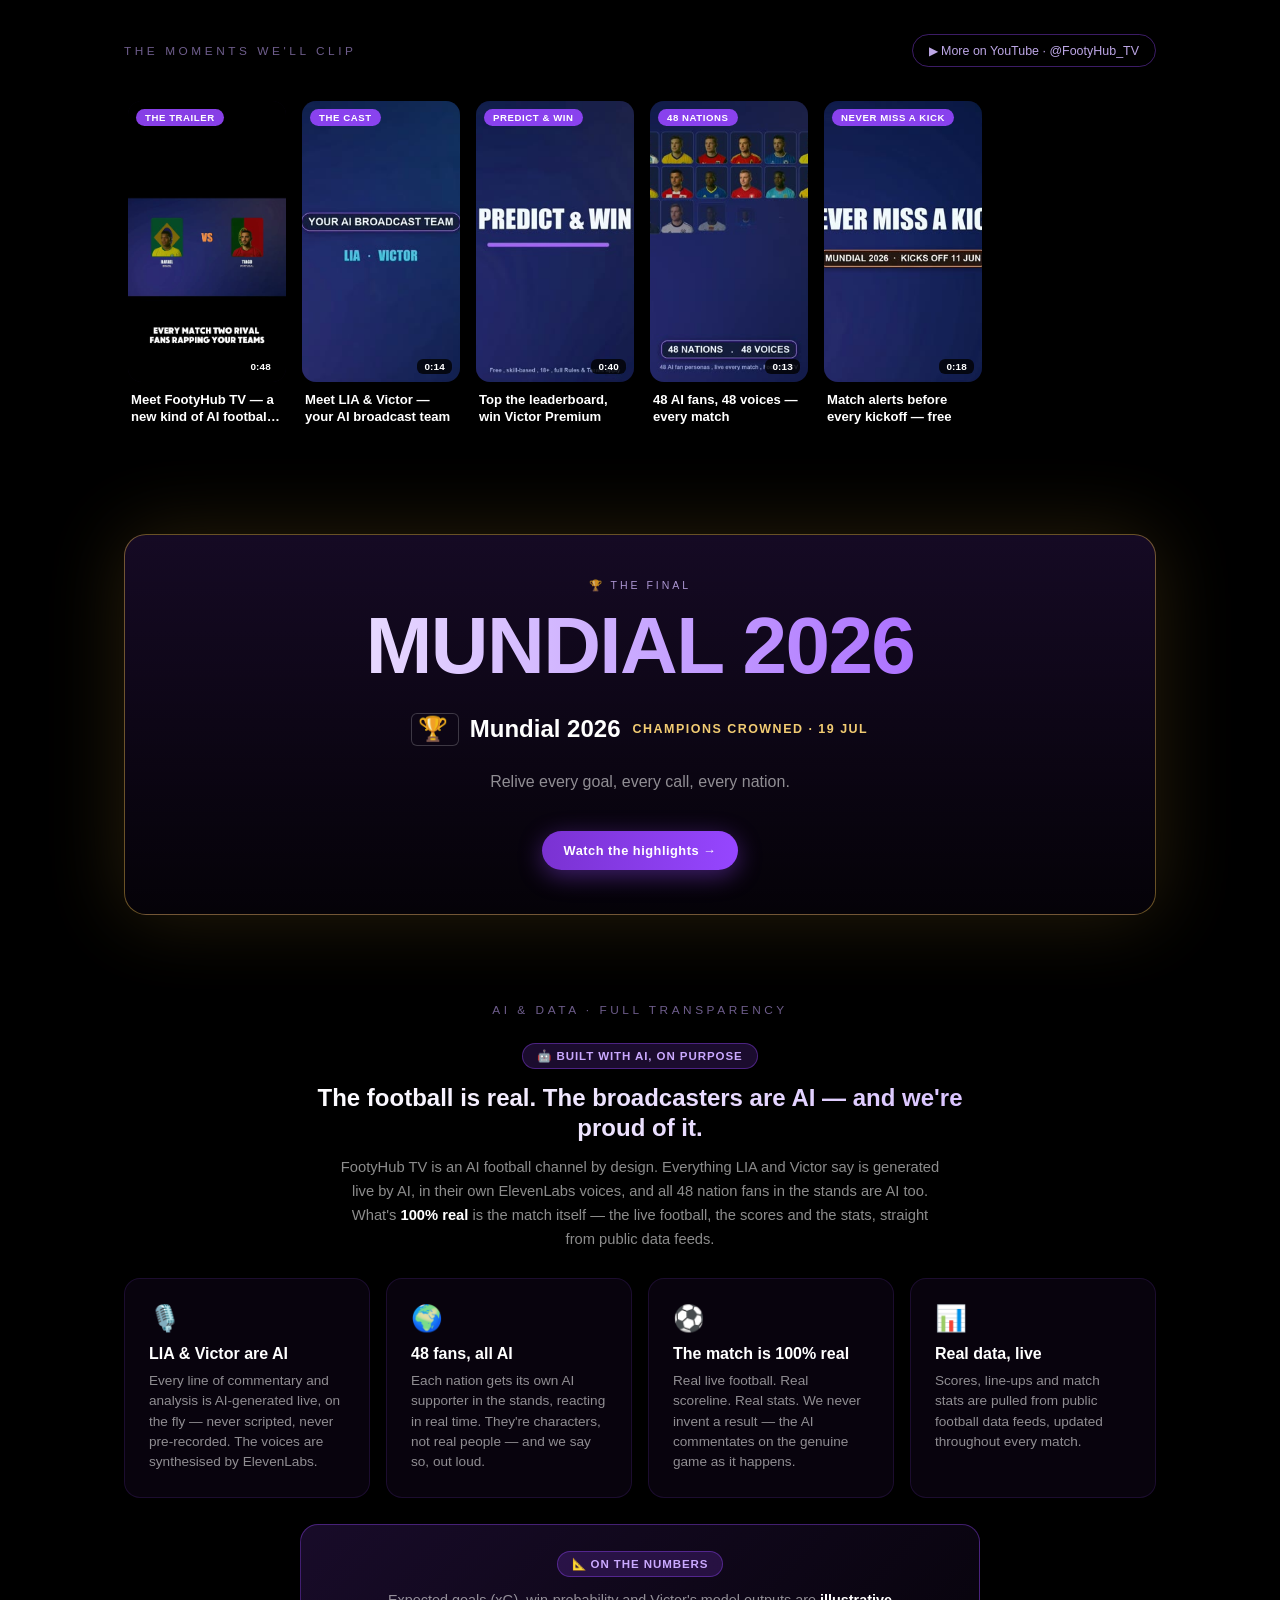
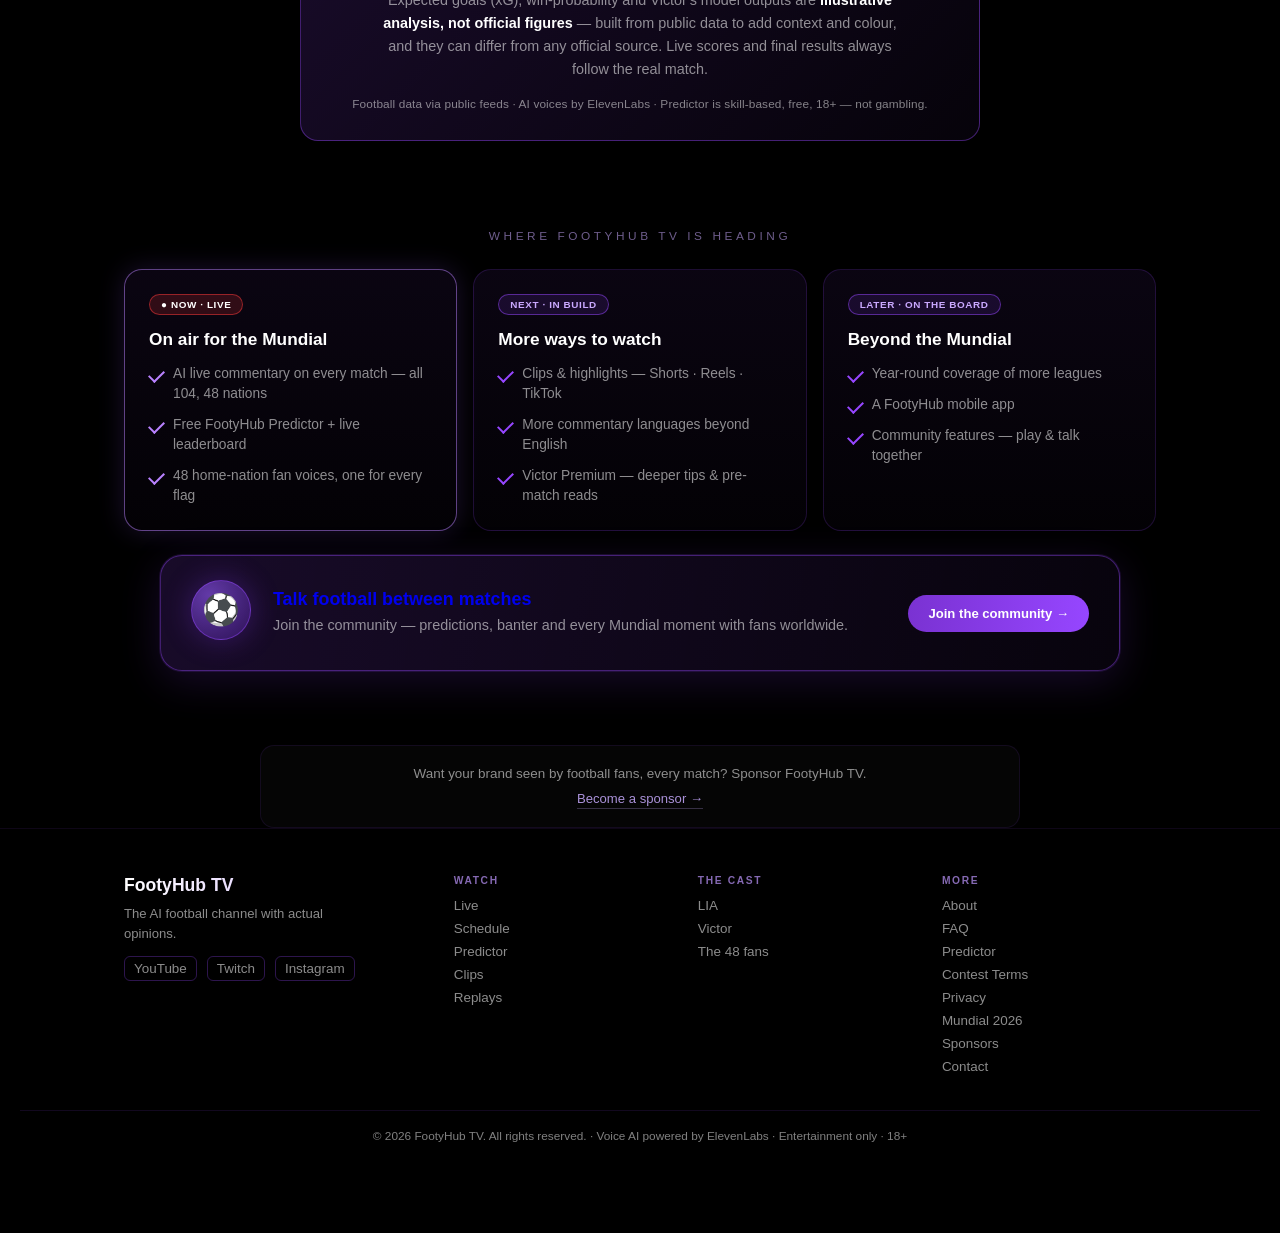
==== commit 1ab1d06b: "chat: badge REAL viewers (YouTube/Twitch/TikTok) distinct from the AI crowd The Live Chat panel alre" ====
--- a/index.html
+++ b/index.html
@@ -1427,6 +1427,12 @@
   .sc-n .tkflag{width:13px;height:9px;vertical-align:0}
   .sc-t{color:#fff;font-size:.77rem;line-height:1.35;word-wrap:break-word}
   .sc-rp{font-weight:700}
+  /* REAL viewers (YouTube/Twitch/TikTok) stand out from the AI crowd */
+  .scmsg.real{background:rgba(124,255,178,.08);border-color:rgba(124,255,178,.28)}
+  .sc-plat{display:inline-flex;width:14px;height:14px;margin-left:5px;vertical-align:-2px}
+  .sc-plat svg{width:100%;height:100%;border-radius:3px}
+  .sc-avreal{display:inline-flex;align-items:center;justify-content:center;padding:3px}
+  .sc-avreal svg{width:100%;height:100%}
   .fs-btn{position:absolute;top:10px;right:10px;z-index:6;width:38px;height:34px;border-radius:9px;border:1px solid rgba(255,255,255,.25);background:rgba(10,5,20,.55);color:#fff;font-size:1.05rem;line-height:1;cursor:pointer;-webkit-backdrop-filter:blur(4px);backdrop-filter:blur(4px)}
   .fs-btn:hover{background:rgba(150,70,255,.6)}
   .yt-under{display:block;text-align:center;margin:10px auto 0;font-size:.74rem;color:var(--txt-2);text-decoration:none}
@@ -3897,6 +3903,11 @@
   let _chatVid='',_chatMode='',_chatKey='';
   const _SCCOLS=['#7CFFB2','#9ad1ff','#ffd24a','#ff9a76','#caa9ff','#7ce8ff','#ffb3d9','#b8ff7c'];
   function _scCol(s){s=String(s||'');let h=0;for(let i=0;i<s.length;i++)h=(h*31+s.charCodeAt(i))>>>0;return _SCCOLS[h%_SCCOLS.length];}
+  // platform glyphs for REAL viewers merged from YouTube/Twitch/TikTok (mirrors the OBS overlay)
+  const _PLAT_SVG={
+    youtube:'<svg viewBox="0 0 24 24" fill="#fff"><rect width="24" height="24" rx="5" fill="#FF0000"/><polygon points="10,7.5 16.5,12 10,16.5"/></svg>',
+    twitch:'<svg viewBox="0 0 24 24"><rect width="24" height="24" rx="5" fill="#9146FF"/><path fill="#fff" d="M6 4l-1.3 3.3V18h3.6v2h2l2-2h3L21 14.3V4H6zm12.7 9.7L16 16.3h-3.6L10.3 18.4v-2.1H7.3V5.7h11.4v8z"/><rect x="14" y="8" width="1.5" height="4" fill="#fff"/><rect x="10.5" y="8" width="1.5" height="4" fill="#fff"/></svg>',
+    tiktok:'<svg viewBox="0 0 24 24"><rect width="24" height="24" rx="5" fill="#111"/><path fill="#fff" d="M16.5 6.5c-.7-.5-1.2-1.3-1.3-2.2h-2.1v10.4a2.1 2.1 0 1 1-2.1-2.1c.2 0 .4 0 .6.1v-2.2c-.2 0-.4-.1-.6-.1a4.2 4.2 0 1 0 4.2 4.2V9.8c.8.6 1.8.9 2.8.9V8.6c-1 0-1.8-.4-2.5-1.1z"/></svg>'};
   function renderChat(videoId,showChat){
     const vid=videoId||'';
     const st=document.getElementById('liveStream'),ci=document.getElementById('cinBar');
@@ -3909,9 +3920,12 @@
       const key=JSON.stringify(feed[feed.length-1])+feed.length;
       if(mode!==_chatMode&&ci)ci.style.display='none';
       if(key!==_chatKey||mode!==_chatMode){_chatKey=key;
-        if(st){st.innerHTML=feed.map(m=>{const nm=mcEsc(m.n||'fan'),iso=mcEsc(m.i||'');
-            return '<div class="msg scmsg"><img class="sc-av" loading="lazy" src="avatars/'+(iso||'lia')+'.png" alt="" onerror="this.onerror=null;this.src=\'flags/'+iso+'.svg\'">'
-              +'<div class="sc-b"><span class="sc-n" style="color:'+_scCol(m.n)+'">'+nm+(iso?' <img class="tkflag" src="flags/'+iso+'.svg" alt="" onerror="this.remove()">':'')+'</span>'
+        if(st){st.innerHTML=feed.map(m=>{const nm=mcEsc(m.n||'fan'),iso=mcEsc(m.i||''),plat=String(m.p||'').toLowerCase();
+            const real=plat==='youtube'||plat==='twitch'||plat==='tiktok';
+            const badge=real?('<span class="sc-plat '+plat+'" title="Real viewer · '+plat+'">'+(_PLAT_SVG[plat]||'')+'</span>'):'';
+            const av=real?('<span class="sc-av sc-avreal '+plat+'">'+(_PLAT_SVG[plat]||'👤')+'</span>'):('<img class="sc-av" loading="lazy" src="avatars/'+(iso||'lia')+'.png" alt="" onerror="this.onerror=null;this.src=\'flags/'+iso+'.svg\'">');
+            return '<div class="msg scmsg'+(real?' real':'')+'">'+av
+              +'<div class="sc-b"><span class="sc-n" style="color:'+(real?'#fff':_scCol(m.n))+'">'+nm+badge+(!real&&iso?' <img class="tkflag" src="flags/'+iso+'.svg" alt="" onerror="this.remove()">':'')+'</span>'
               +'<div class="sc-t">'+(m.r?'<span class="sc-rp" style="color:'+_scCol(m.r)+'">@'+mcEsc(m.r)+'</span> ':'')+mcEsc(m.t||'')+'</div></div></div>';}).join('')
             +'<a class="chat-yt" href="'+(vid?('https://www.youtube.com/watch?v='+encodeURIComponent(vid)):'https://www.youtube.com/@FootyHub_TV/live')+'" target="_blank" rel="noopener noreferrer">💬 Join in — chat on YouTube ↗</a>';
           st.scrollTop=st.scrollHeight;}
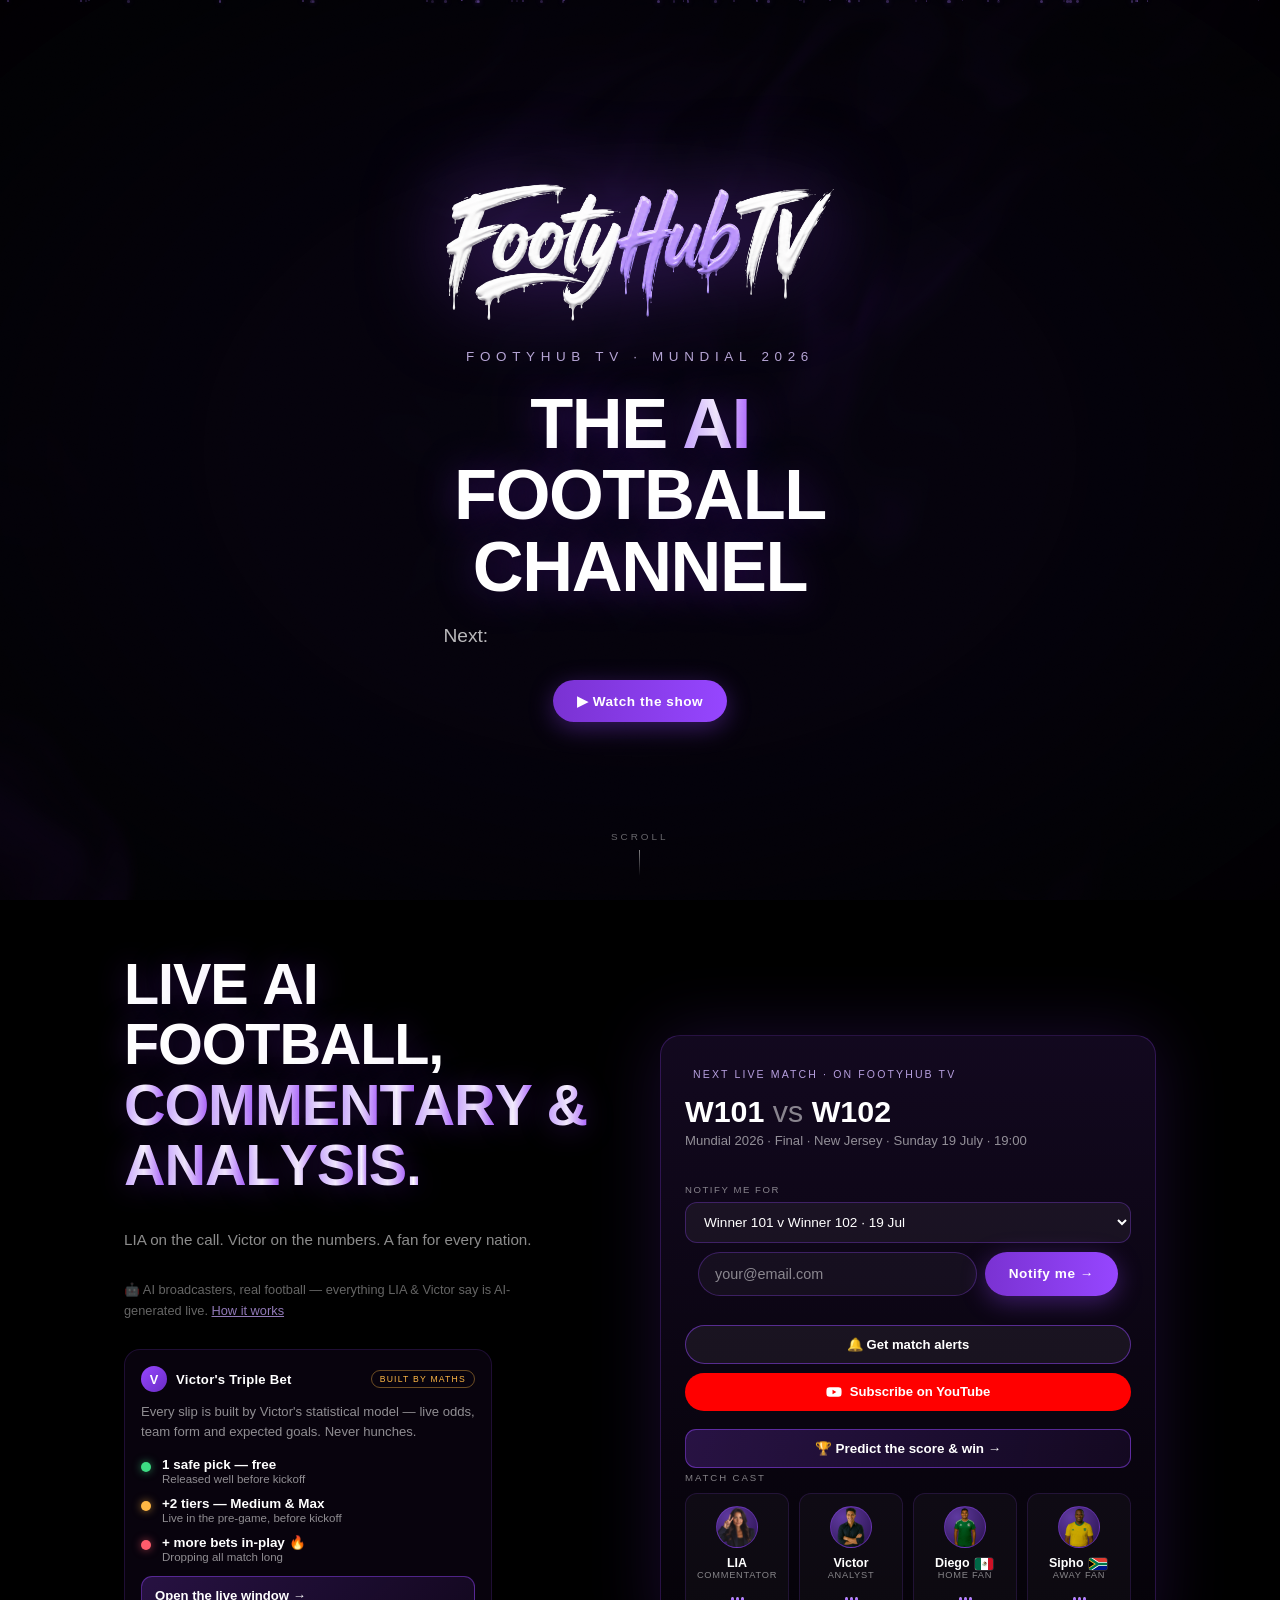
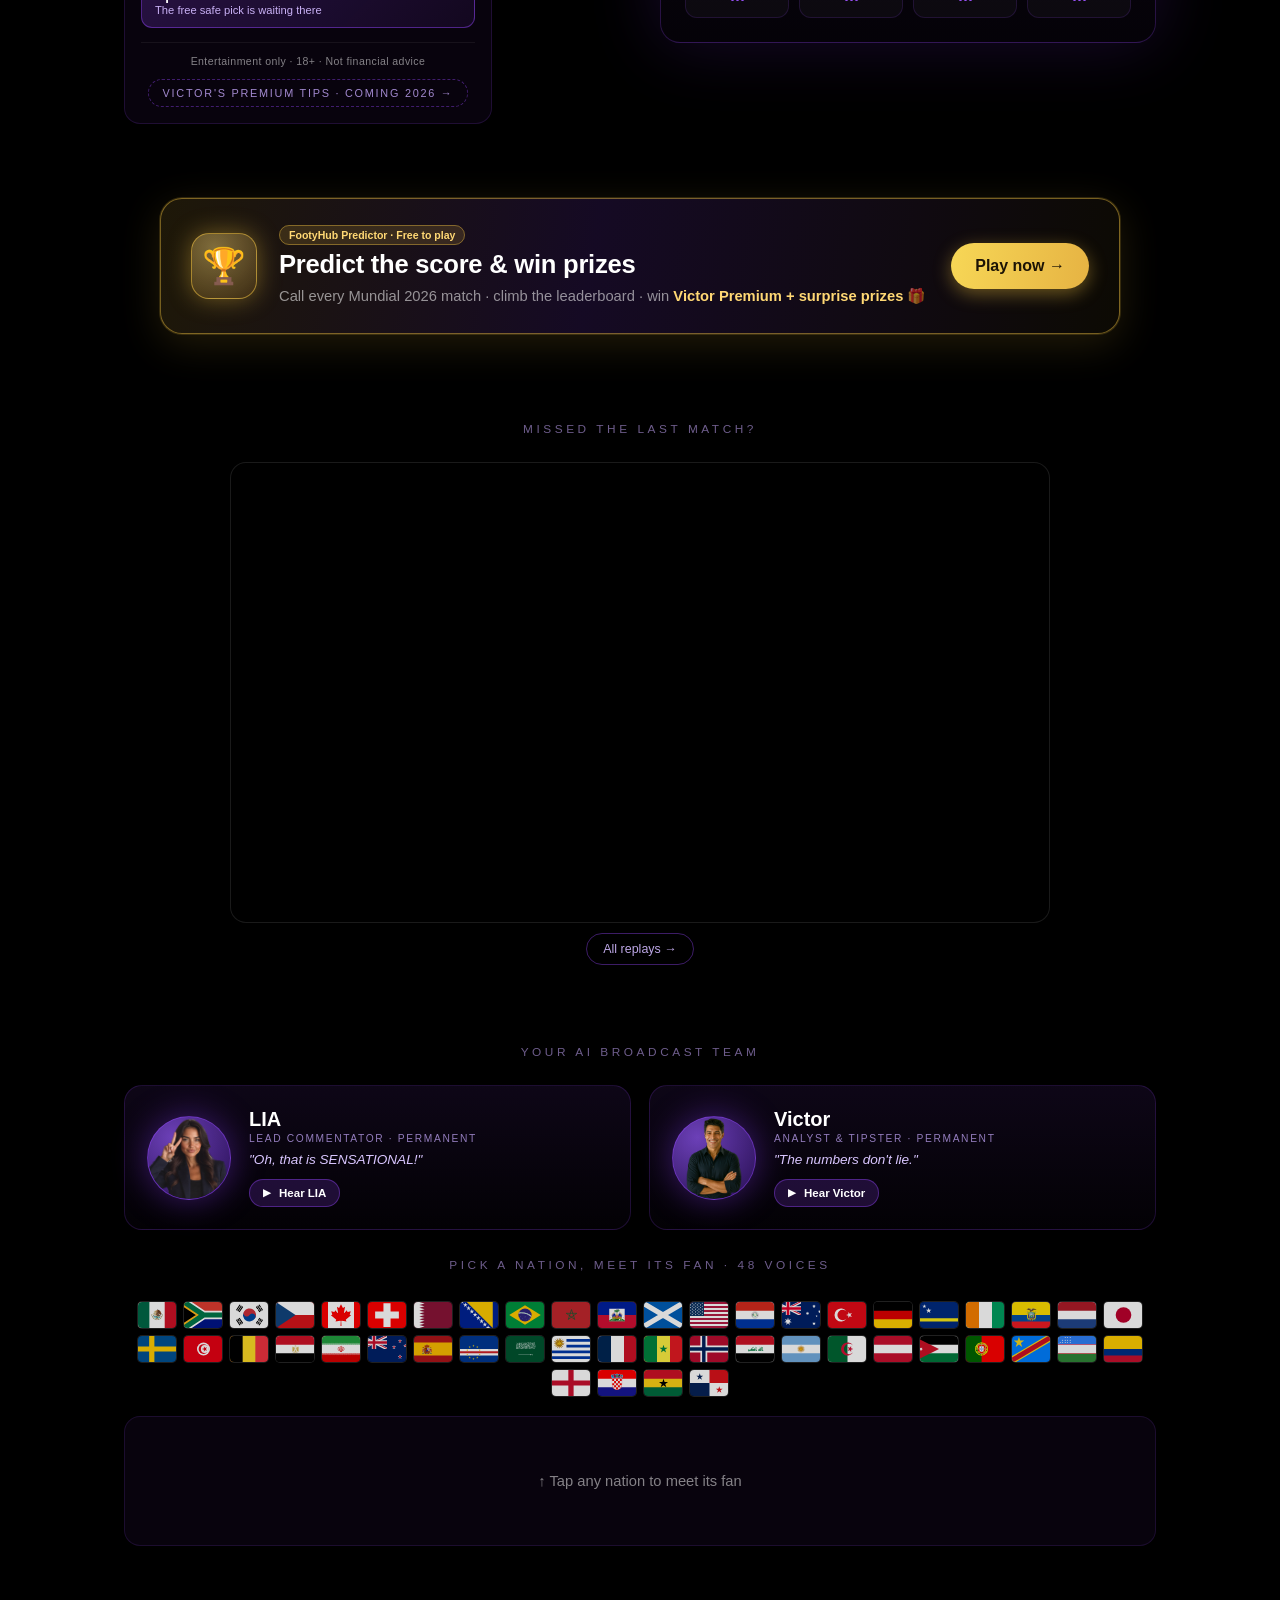
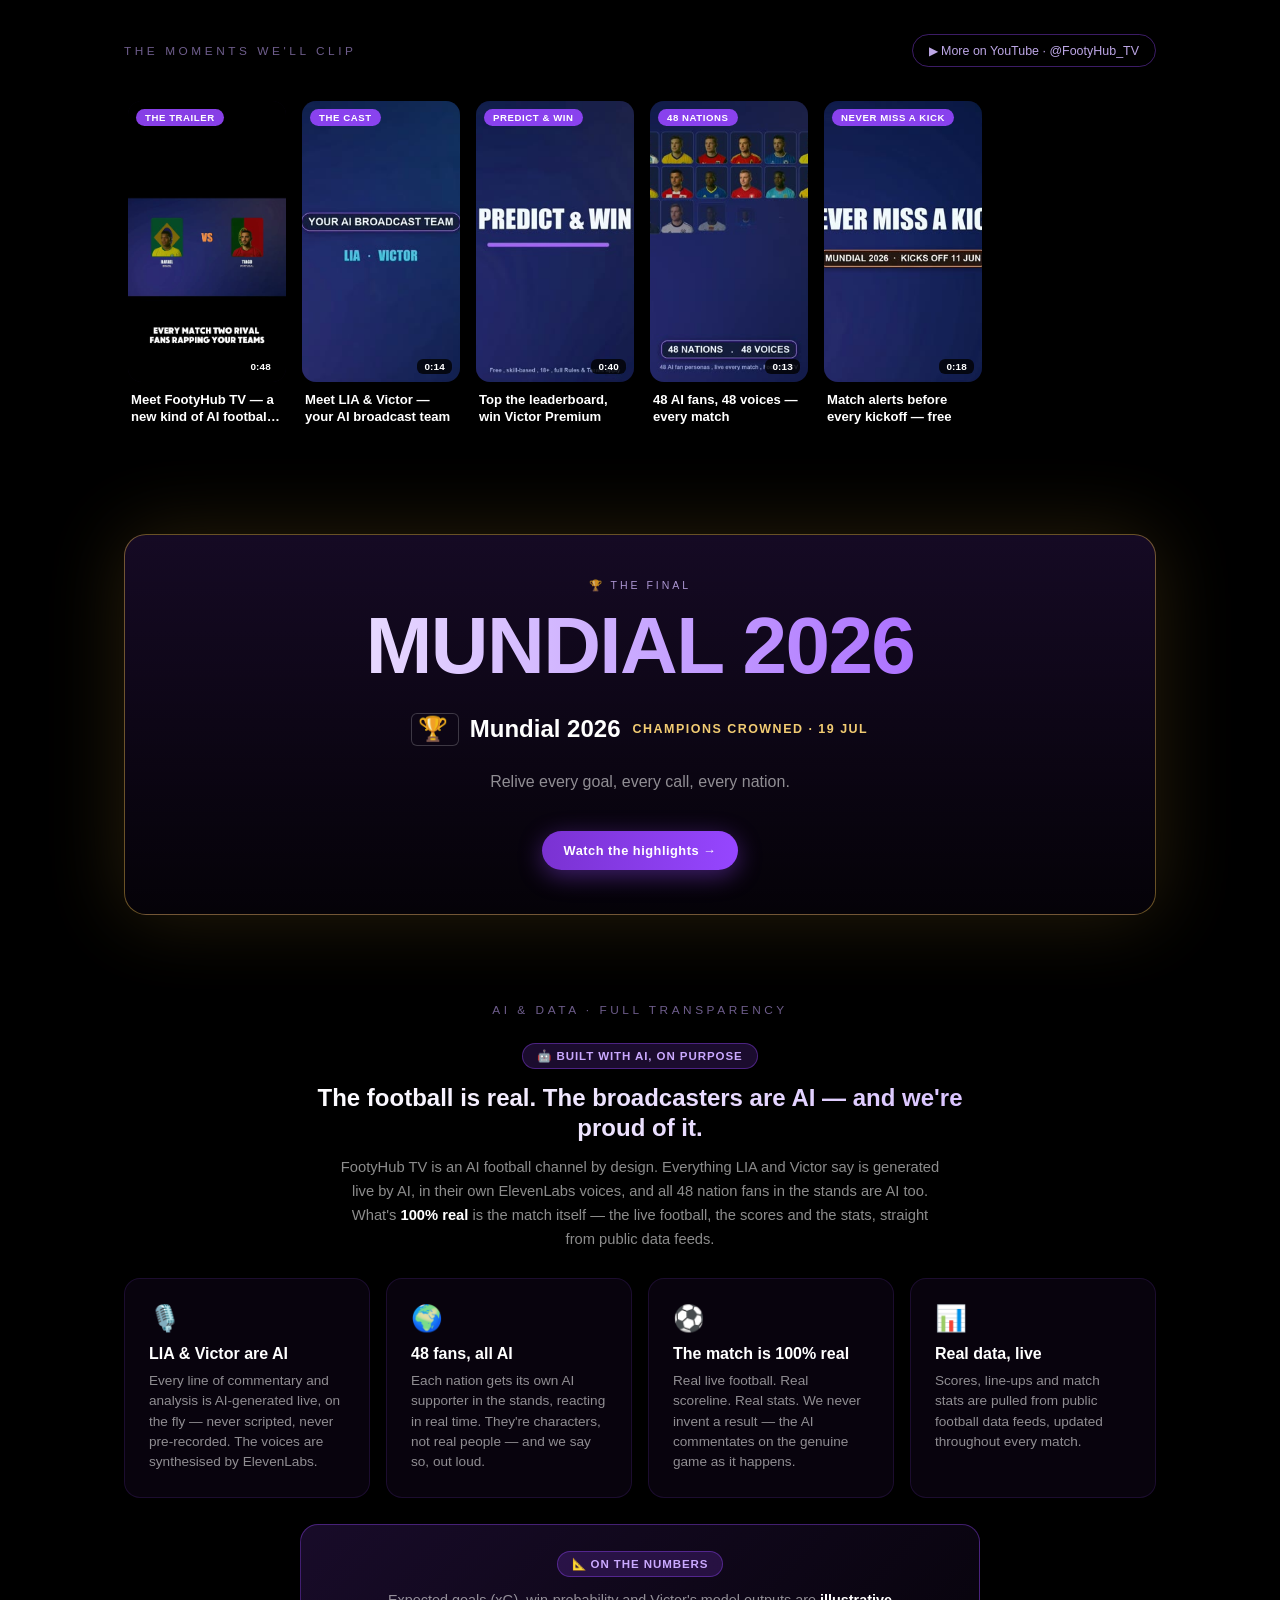
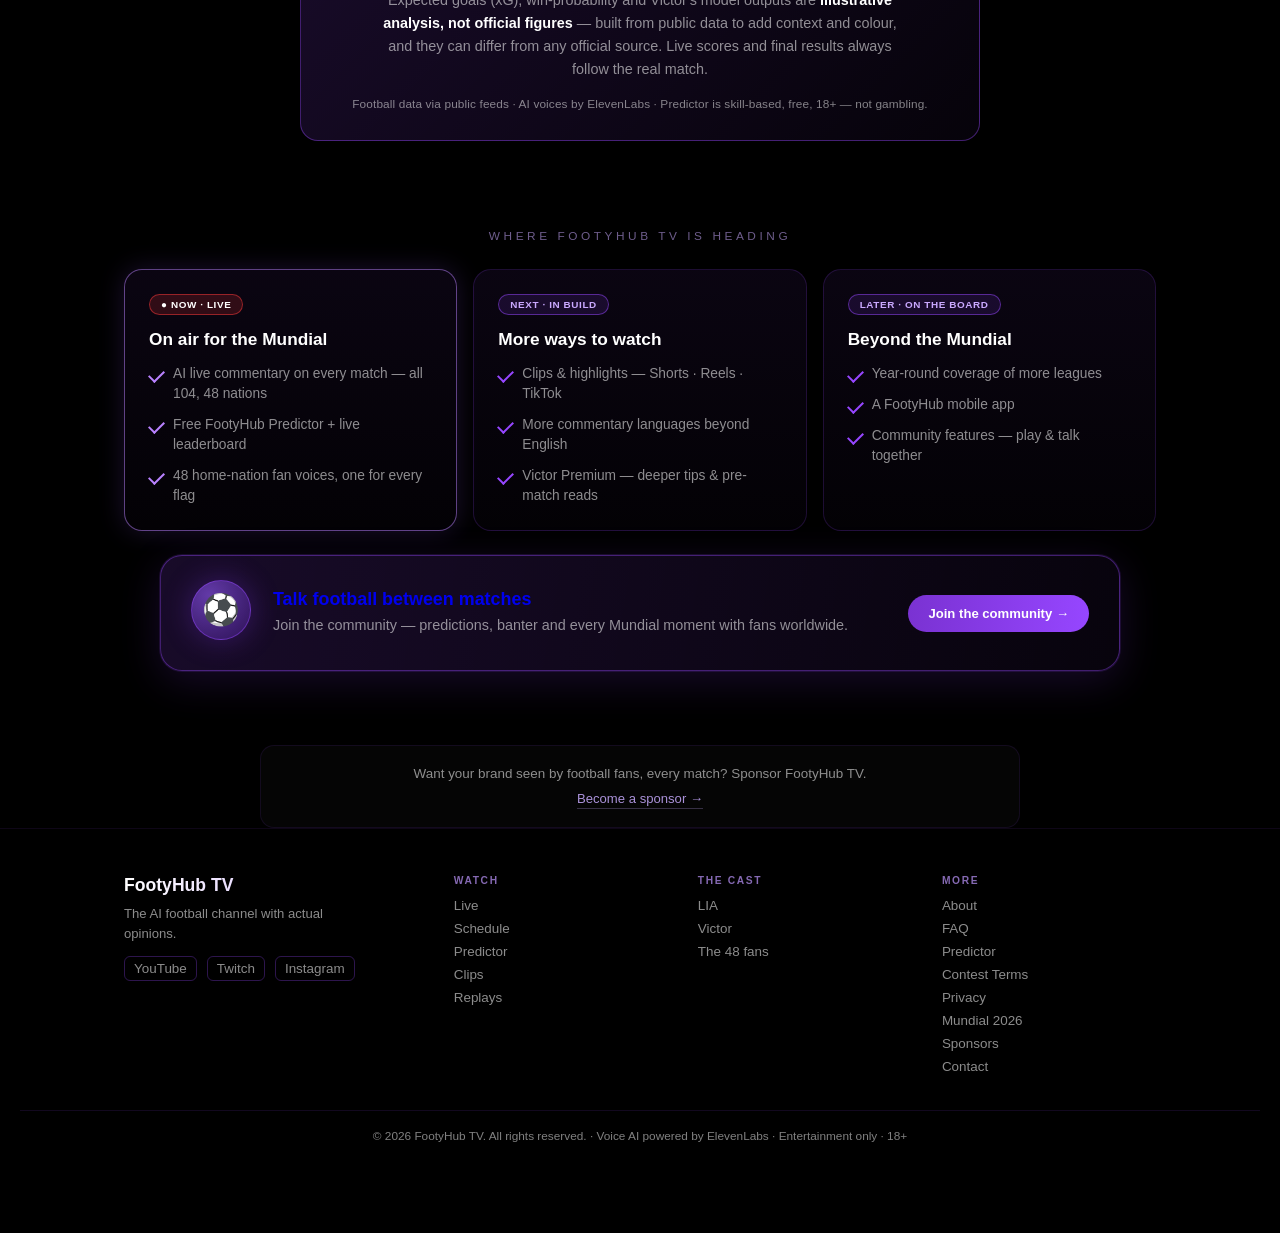
==== commit a195cd81: "chat: true live stream — poll dedicated chat.json every 2.5s, append new messages one-by-one The pan" ====
--- a/index.html
+++ b/index.html
@@ -3900,7 +3900,7 @@
   // live chat: the REAL YouTube stream chat (official live_chat embed) when live; an honest
   // join-CTA otherwise. The staged demo messages render ONLY under ?demo=live (ad captures) —
   // real visitors never see fake chat.
-  let _chatVid='',_chatMode='',_chatKey='';
+  let _chatVid='',_chatSeen=new Set(),_chatFastOk=0;
   const _SCCOLS=['#7CFFB2','#9ad1ff','#ffd24a','#ff9a76','#caa9ff','#7ce8ff','#ffb3d9','#b8ff7c'];
   function _scCol(s){s=String(s||'');let h=0;for(let i=0;i<s.length;i++)h=(h*31+s.charCodeAt(i))>>>0;return _SCCOLS[h%_SCCOLS.length];}
   // platform glyphs for REAL viewers merged from YouTube/Twitch/TikTok (mirrors the OBS overlay)
@@ -3908,40 +3908,61 @@
     youtube:'<svg viewBox="0 0 24 24" fill="#fff"><rect width="24" height="24" rx="5" fill="#FF0000"/><polygon points="10,7.5 16.5,12 10,16.5"/></svg>',
     twitch:'<svg viewBox="0 0 24 24"><rect width="24" height="24" rx="5" fill="#9146FF"/><path fill="#fff" d="M6 4l-1.3 3.3V18h3.6v2h2l2-2h3L21 14.3V4H6zm12.7 9.7L16 16.3h-3.6L10.3 18.4v-2.1H7.3V5.7h11.4v8z"/><rect x="14" y="8" width="1.5" height="4" fill="#fff"/><rect x="10.5" y="8" width="1.5" height="4" fill="#fff"/></svg>',
     tiktok:'<svg viewBox="0 0 24 24"><rect width="24" height="24" rx="5" fill="#111"/><path fill="#fff" d="M16.5 6.5c-.7-.5-1.2-1.3-1.3-2.2h-2.1v10.4a2.1 2.1 0 1 1-2.1-2.1c.2 0 .4 0 .6.1v-2.2c-.2 0-.4-.1-.6-.1a4.2 4.2 0 1 0 4.2 4.2V9.8c.8.6 1.8.9 2.8.9V8.6c-1 0-1.8-.4-2.5-1.1z"/></svg>'};
+  // one chat bubble (real-viewer aware) — shared by the fast poller + the live.json fallback
+  function _msgHtml(m){const nm=mcEsc(m.n||'fan'),iso=mcEsc(m.i||''),plat=String(m.p||'').toLowerCase();
+    const real=plat==='youtube'||plat==='twitch'||plat==='tiktok';
+    const badge=real?('<span class="sc-plat '+plat+'" title="Real viewer · '+plat+'">'+(_PLAT_SVG[plat]||'')+'</span>'):'';
+    const av=real?('<span class="sc-av sc-avreal '+plat+'">'+(_PLAT_SVG[plat]||'👤')+'</span>'):('<img class="sc-av" loading="lazy" src="avatars/'+(iso||'lia')+'.png" alt="" onerror="this.onerror=null;this.src=\'flags/'+iso+'.svg\'">');
+    return '<div class="msg scmsg'+(real?' real':'')+'">'+av
+      +'<div class="sc-b"><span class="sc-n" style="color:'+(real?'#fff':_scCol(m.n))+'">'+nm+badge+(!real&&iso?' <img class="tkflag" src="flags/'+iso+'.svg" alt="" onerror="this.remove()">':'')+'</span>'
+      +'<div class="sc-t">'+(m.r?'<span class="sc-rp" style="color:'+_scCol(m.r)+'">@'+mcEsc(m.r)+'</span> ':'')+mcEsc(m.t||'')+'</div></div></div>';}
+  function _chatKeyOf(m){return (m.n||'')+'|'+(m.t||'');}   // dedupe consistently across chat.json + show_chat
+  function _chatFoot(vid){return '<a class="chat-yt" href="'+(vid?('https://www.youtube.com/watch?v='+encodeURIComponent(vid)):'https://www.youtube.com/@FootyHub_TV/live')+'" target="_blank" rel="noopener noreferrer">💬 Join in — chat on YouTube ↗</a>';}
+  // append only the NEW messages so the chat STREAMS in one-by-one (each animates), instead of the
+  // whole panel re-rendering every poll — matches the OBS overlay's live feel
+  function _streamChat(messages,vid){
+    const st=document.getElementById('liveStream'),ci=document.getElementById('cinBar');if(!st)return;
+    st.hidden=false;if(ci)ci.style.display='none';
+    if(st.dataset.feed!=='1'){st.dataset.feed='1';st.innerHTML=_chatFoot(vid);_chatSeen.clear();}
+    const foot=st.querySelector('.chat-yt');let added=0;
+    if(_chatSeen.size>2000)_chatSeen.clear();
+    messages.forEach(m=>{if(!m||!m.t)return;const k=_chatKeyOf(m);if(_chatSeen.has(k))return;_chatSeen.add(k);
+      const tmp=document.createElement('div');tmp.innerHTML=_msgHtml(m);const node=tmp.firstElementChild;if(!node)return;
+      st.insertBefore(node,foot||null);added++;});
+    if(added){const bub=st.querySelectorAll('.scmsg');for(let i=0;i<bub.length-32;i++)bub[i].remove();st.scrollTop=st.scrollHeight;}
+  }
+  function _chatCta(){
+    const st=document.getElementById('liveStream'),ci=document.getElementById('cinBar');if(!st)return;
+    st.dataset.feed='';_chatSeen.clear();st.hidden=false;
+    const cta=_isLiveNow
+      ?'<a class="btn" href="'+(_chatVid?('https://www.youtube.com/watch?v='+encodeURIComponent(_chatVid)):'https://www.youtube.com/@FootyHub_TV/live')+'" target="_blank" rel="noopener noreferrer" style="padding:9px 20px;font-size:.8rem">Open YouTube chat ↗</a>'
+      :'<a class="btn" data-action="notifynext" style="padding:9px 20px;font-size:.8rem">🔔 Notify me</a>';
+    st.innerHTML='<div class="join-cta"><span style="font-size:1.6rem">💬</span><b style="color:#fff">'+(_isLiveNow?'The chat is live on YouTube':'Chat opens when we go live')+'</b><span>'+(_isLiveNow?'Jump in — LIA reads the chat on air':'Real viewers, and LIA reads the chat on air')+'</span>'+cta+'</div>';
+    if(ci)ci.style.display='none';
+  }
   function renderChat(videoId,showChat){
-    const vid=videoId||'';
-    const st=document.getElementById('liveStream'),ci=document.getElementById('cinBar');
-    if(DEMO){_chatVid=vid;return;}
+    _chatVid=videoId||'';
+    if(DEMO)return;
     const feed=(Array.isArray(showChat)&&showChat.length)?showChat:null;
-    const mode=(_isLiveNow&&feed)?'feed':(_isLiveNow?'ctaLive':'ctaOff');
-    if(mode==='feed'){
-      // the broadcast's own crowd chat (engine → live.json.show_chat) — the SAME chat as on
-      // the stream overlay, styled to match it: avatar + coloured name + @reply highlight
-      const key=JSON.stringify(feed[feed.length-1])+feed.length;
-      if(mode!==_chatMode&&ci)ci.style.display='none';
-      if(key!==_chatKey||mode!==_chatMode){_chatKey=key;
-        if(st){st.innerHTML=feed.map(m=>{const nm=mcEsc(m.n||'fan'),iso=mcEsc(m.i||''),plat=String(m.p||'').toLowerCase();
-            const real=plat==='youtube'||plat==='twitch'||plat==='tiktok';
-            const badge=real?('<span class="sc-plat '+plat+'" title="Real viewer · '+plat+'">'+(_PLAT_SVG[plat]||'')+'</span>'):'';
-            const av=real?('<span class="sc-av sc-avreal '+plat+'">'+(_PLAT_SVG[plat]||'👤')+'</span>'):('<img class="sc-av" loading="lazy" src="avatars/'+(iso||'lia')+'.png" alt="" onerror="this.onerror=null;this.src=\'flags/'+iso+'.svg\'">');
-            return '<div class="msg scmsg'+(real?' real':'')+'">'+av
-              +'<div class="sc-b"><span class="sc-n" style="color:'+(real?'#fff':_scCol(m.n))+'">'+nm+badge+(!real&&iso?' <img class="tkflag" src="flags/'+iso+'.svg" alt="" onerror="this.remove()">':'')+'</span>'
-              +'<div class="sc-t">'+(m.r?'<span class="sc-rp" style="color:'+_scCol(m.r)+'">@'+mcEsc(m.r)+'</span> ':'')+mcEsc(m.t||'')+'</div></div></div>';}).join('')
-            +'<a class="chat-yt" href="'+(vid?('https://www.youtube.com/watch?v='+encodeURIComponent(vid)):'https://www.youtube.com/@FootyHub_TV/live')+'" target="_blank" rel="noopener noreferrer">💬 Join in — chat on YouTube ↗</a>';
-          st.scrollTop=st.scrollHeight;}
-      }
-      _chatMode=mode;_chatVid=vid;return;
+    if(_isLiveNow){
+      // the fast chat.json poller (every 2.5s) is the primary live stream; only fall back to the
+      // 10s live.json show_chat when that poller hasn't delivered recently
+      if(feed&&Date.now()-_chatFastOk>8000){_streamChat(feed,_chatVid);return;}
+      const st=document.getElementById('liveStream');
+      if(st&&st.dataset.feed==='1')return;     // already streaming — leave it
+      _chatCta();return;
     }
-    if(mode===_chatMode&&vid===_chatVid)return;   // no state change — don't rebuild the DOM every poll
-    _chatMode=mode;
-    if(st){st.hidden=false;
-      const cta=_isLiveNow
-        ?'<a class="btn" href="'+(vid?('https://www.youtube.com/watch?v='+encodeURIComponent(vid)):'https://www.youtube.com/@FootyHub_TV/live')+'" target="_blank" rel="noopener noreferrer" style="padding:9px 20px;font-size:.8rem">Open YouTube chat ↗</a>'
-        :'<a class="btn" data-action="notifynext" style="padding:9px 20px;font-size:.8rem">🔔 Notify me</a>';
-      st.innerHTML='<div class="join-cta"><span style="font-size:1.6rem">💬</span><b style="color:#fff">'+(_isLiveNow?'The chat is live on YouTube':'Chat opens when we go live')+'</b><span>'+(_isLiveNow?'Jump in — LIA reads the chat on air':'Real viewers, and LIA reads the chat on air')+'</span>'+cta+'</div>';}
-    if(ci)ci.style.display='none';
-    _chatVid=vid;
-  }
+    _chatCta();   // off-air
+  }
+  // ── fast live-chat stream: poll the dedicated chat.json every 2.5s and append new messages ──
+  const LIVE_CHAT_URL='https://cdn.footyhub.tv/chat.json';
+  async function _chatFastTick(){
+    if(!_isLiveNow)return;
+    try{const r=await fetch(LIVE_CHAT_URL+'?t='+Date.now(),{cache:'no-store'});if(!r||!r.ok)return;
+      const d=await r.json();if(d&&Array.isArray(d.messages)&&d.messages.length){_chatFastOk=Date.now();_streamChat(d.messages,_chatVid);}
+    }catch(_e){}
+  }
+  setInterval(_chatFastTick,2500);
   function openYtChat(){window.open(_chatVid?('https://www.youtube.com/watch?v='+_chatVid):'https://www.youtube.com/@FootyHub_TV/live','_blank','noopener');}
   const DEMO_DATA={is_live:true,
     match:{home:'Mexico',away:'South Africa',home_code:'mx',away_code:'za',score_home:1,score_away:0,minute:63,kickoff:'2026-06-11T19:00:00Z'},
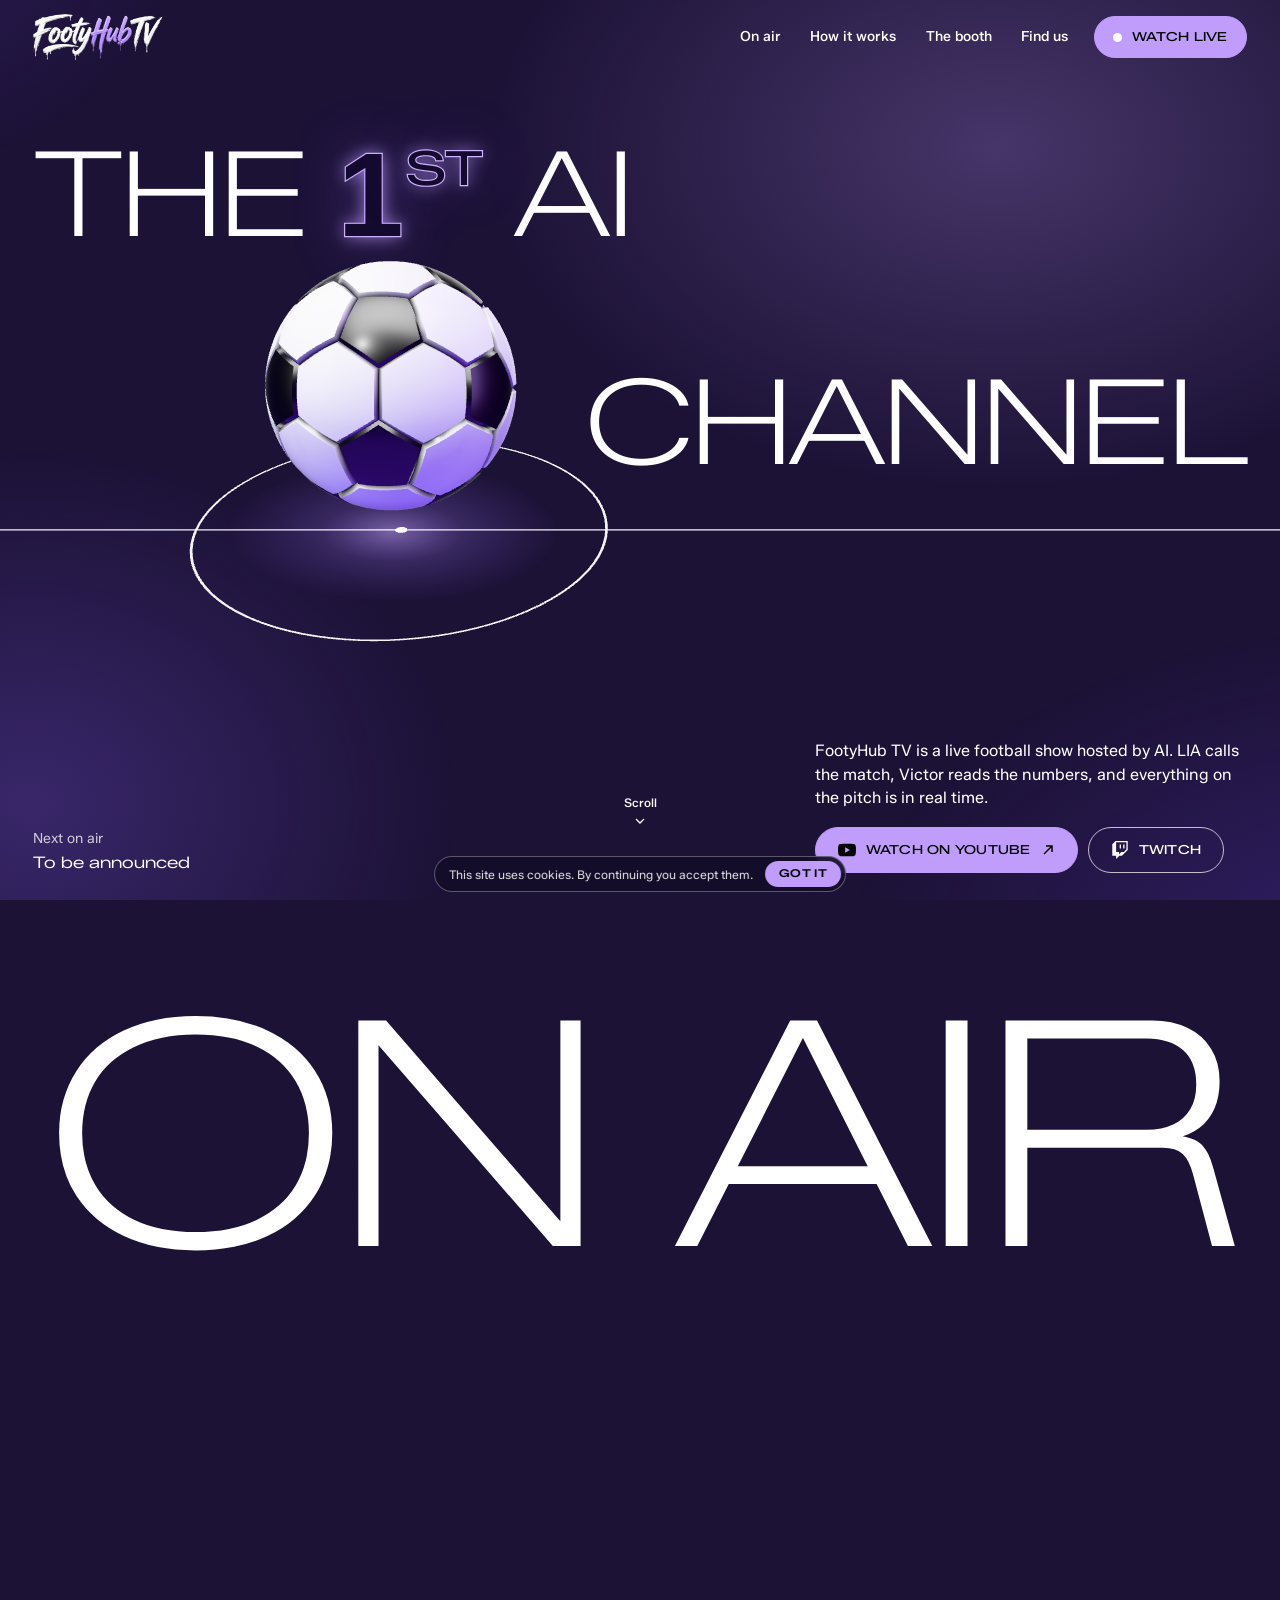
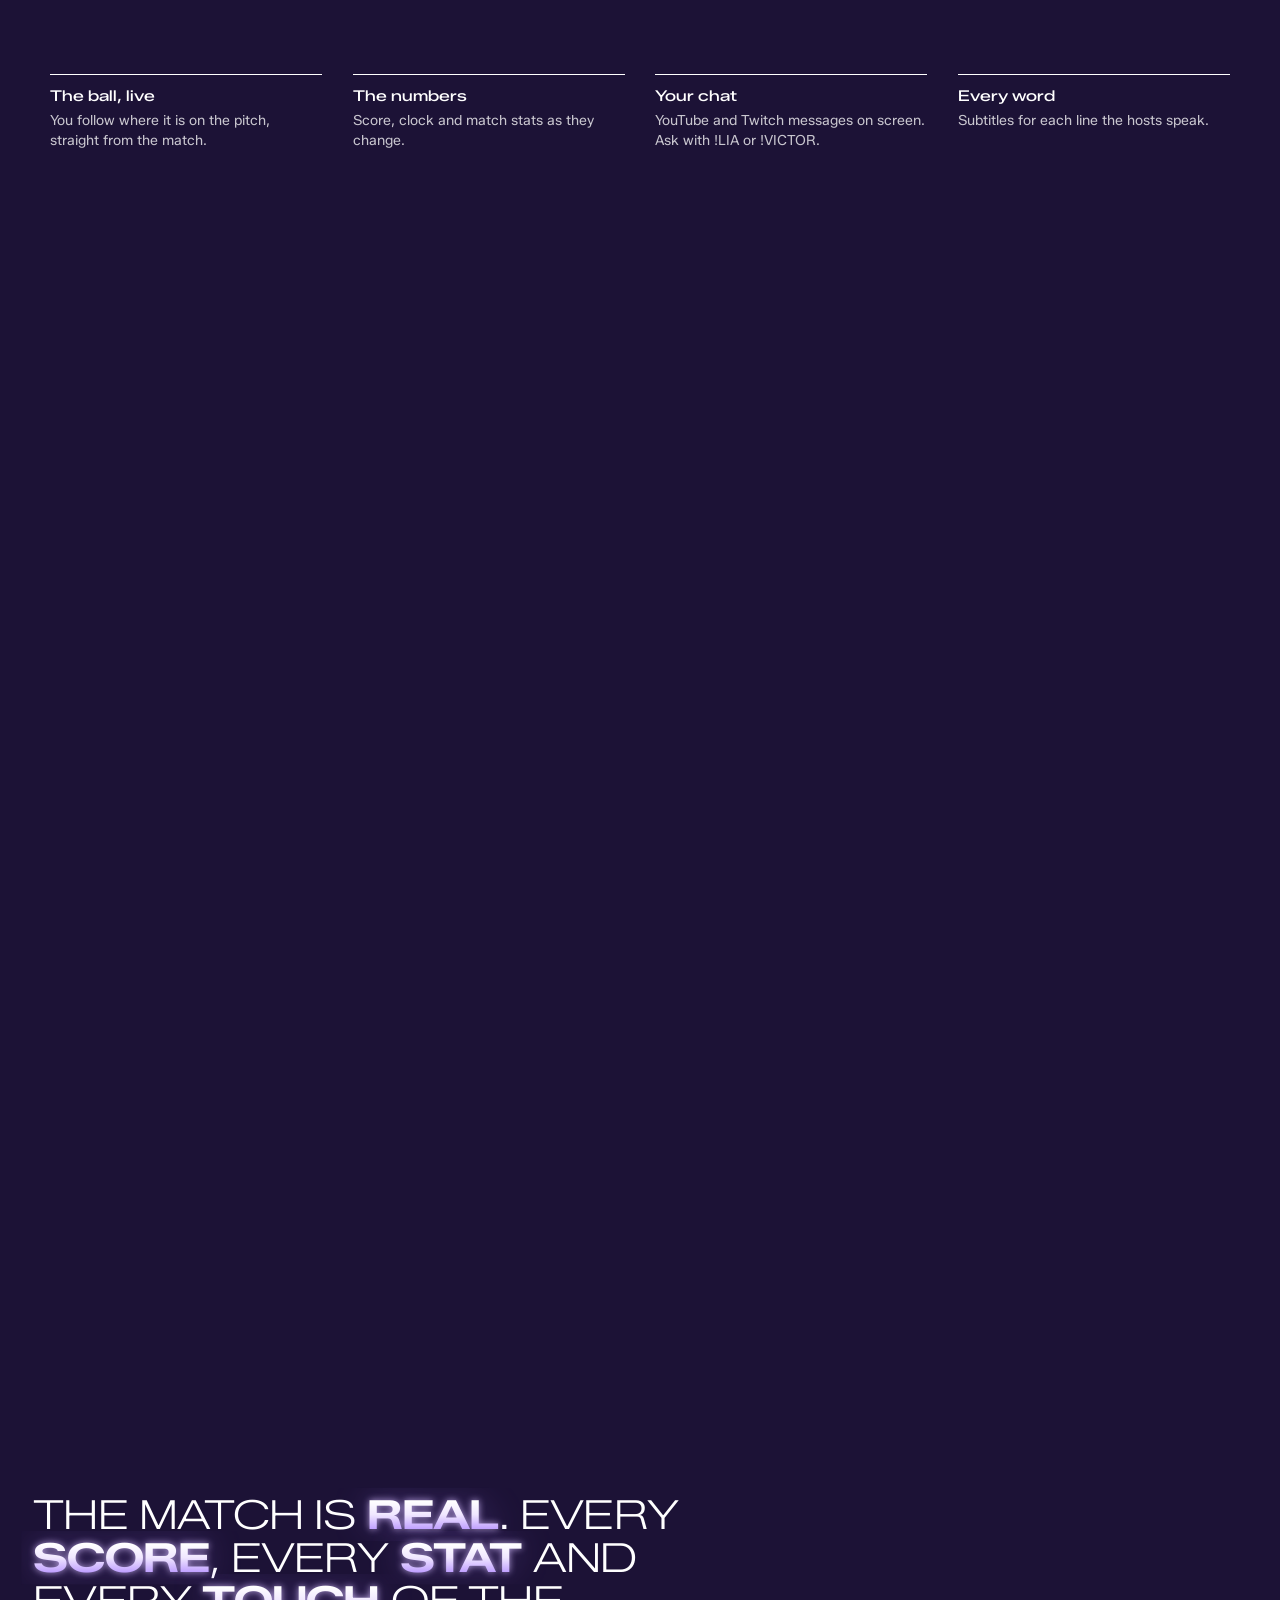
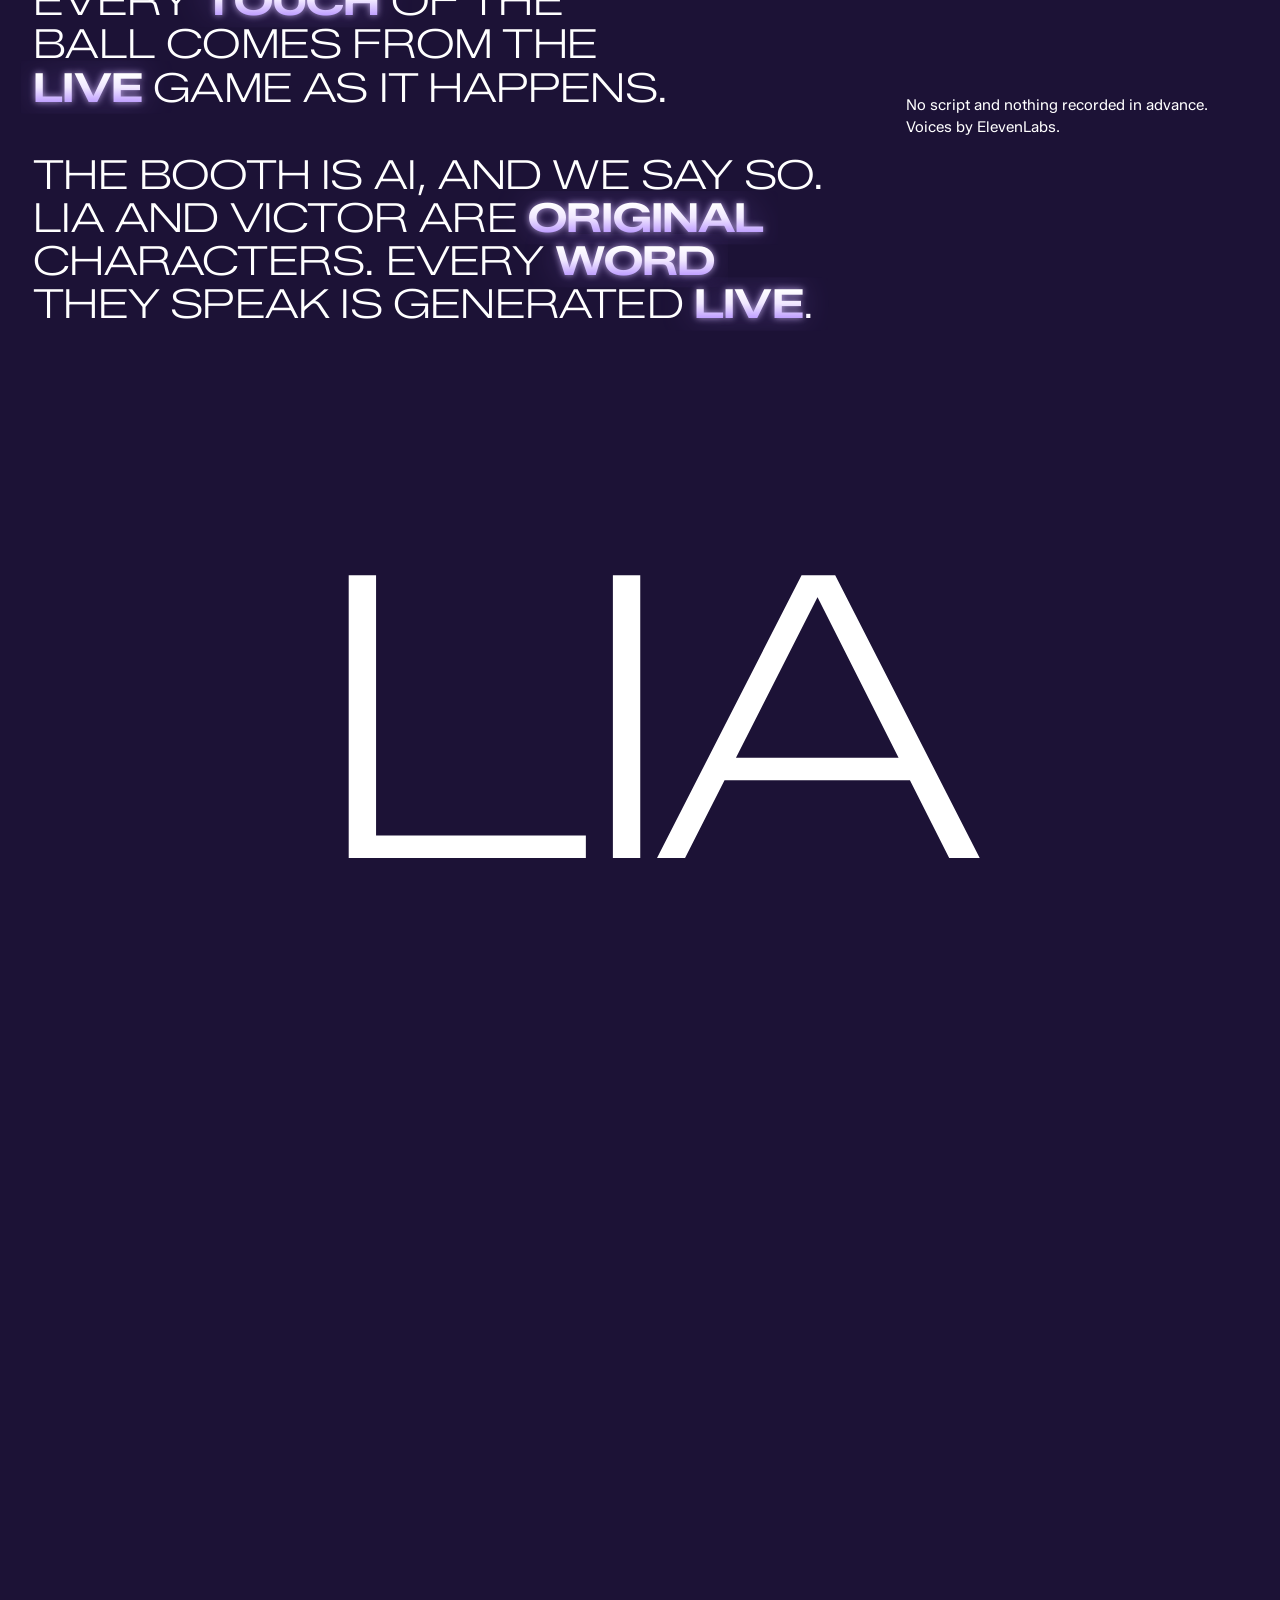
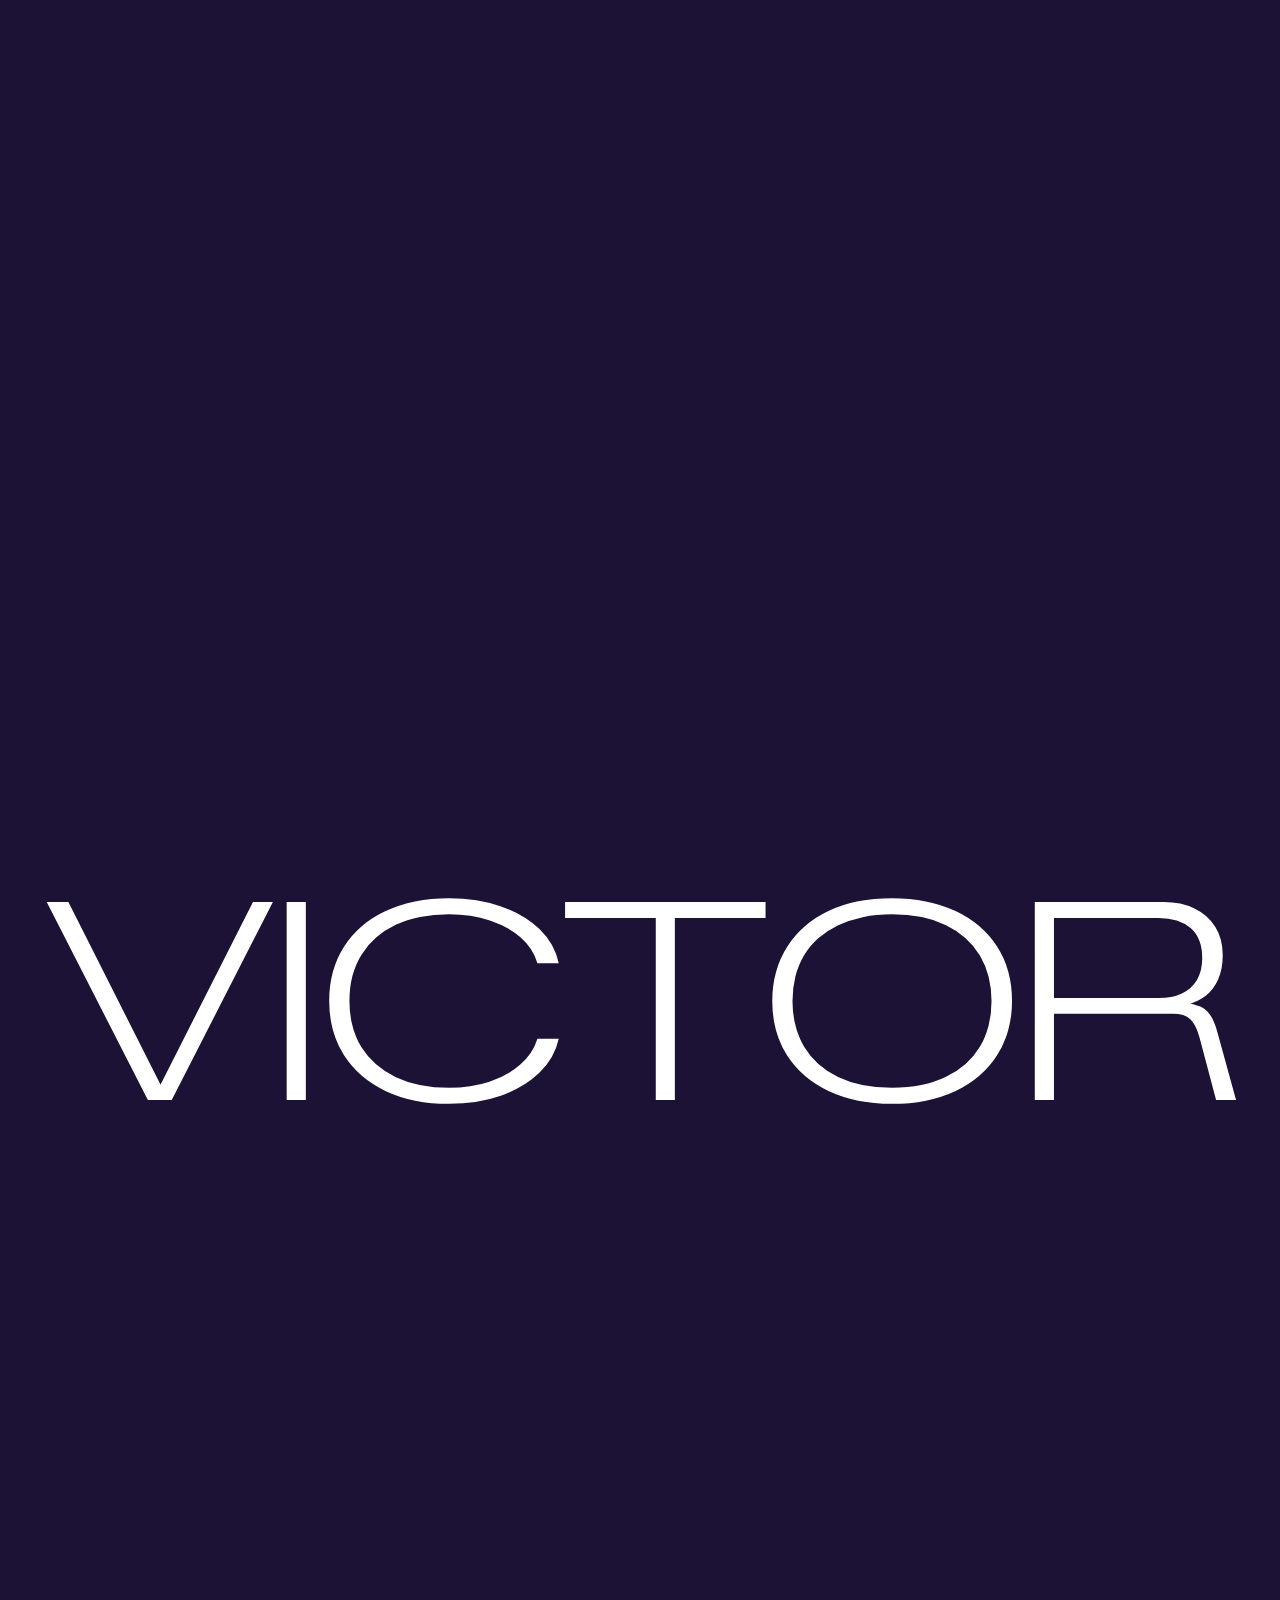
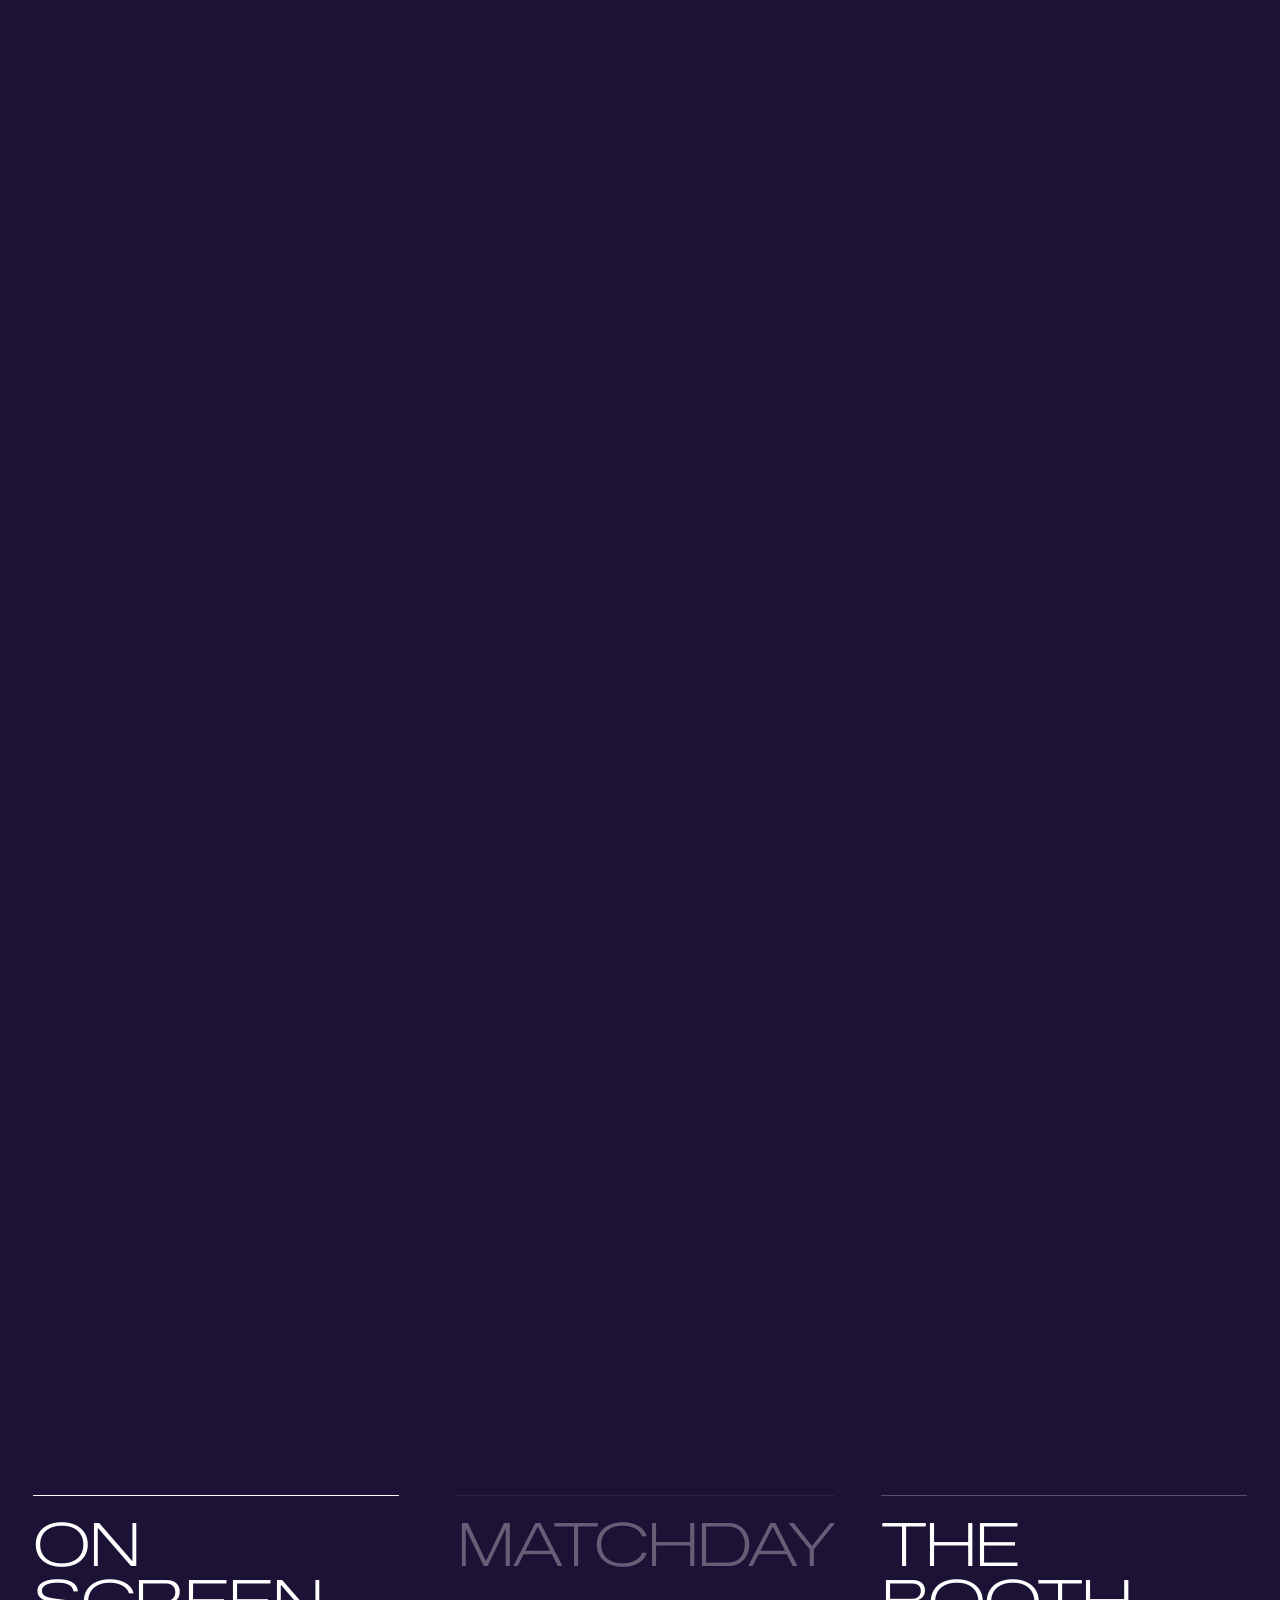
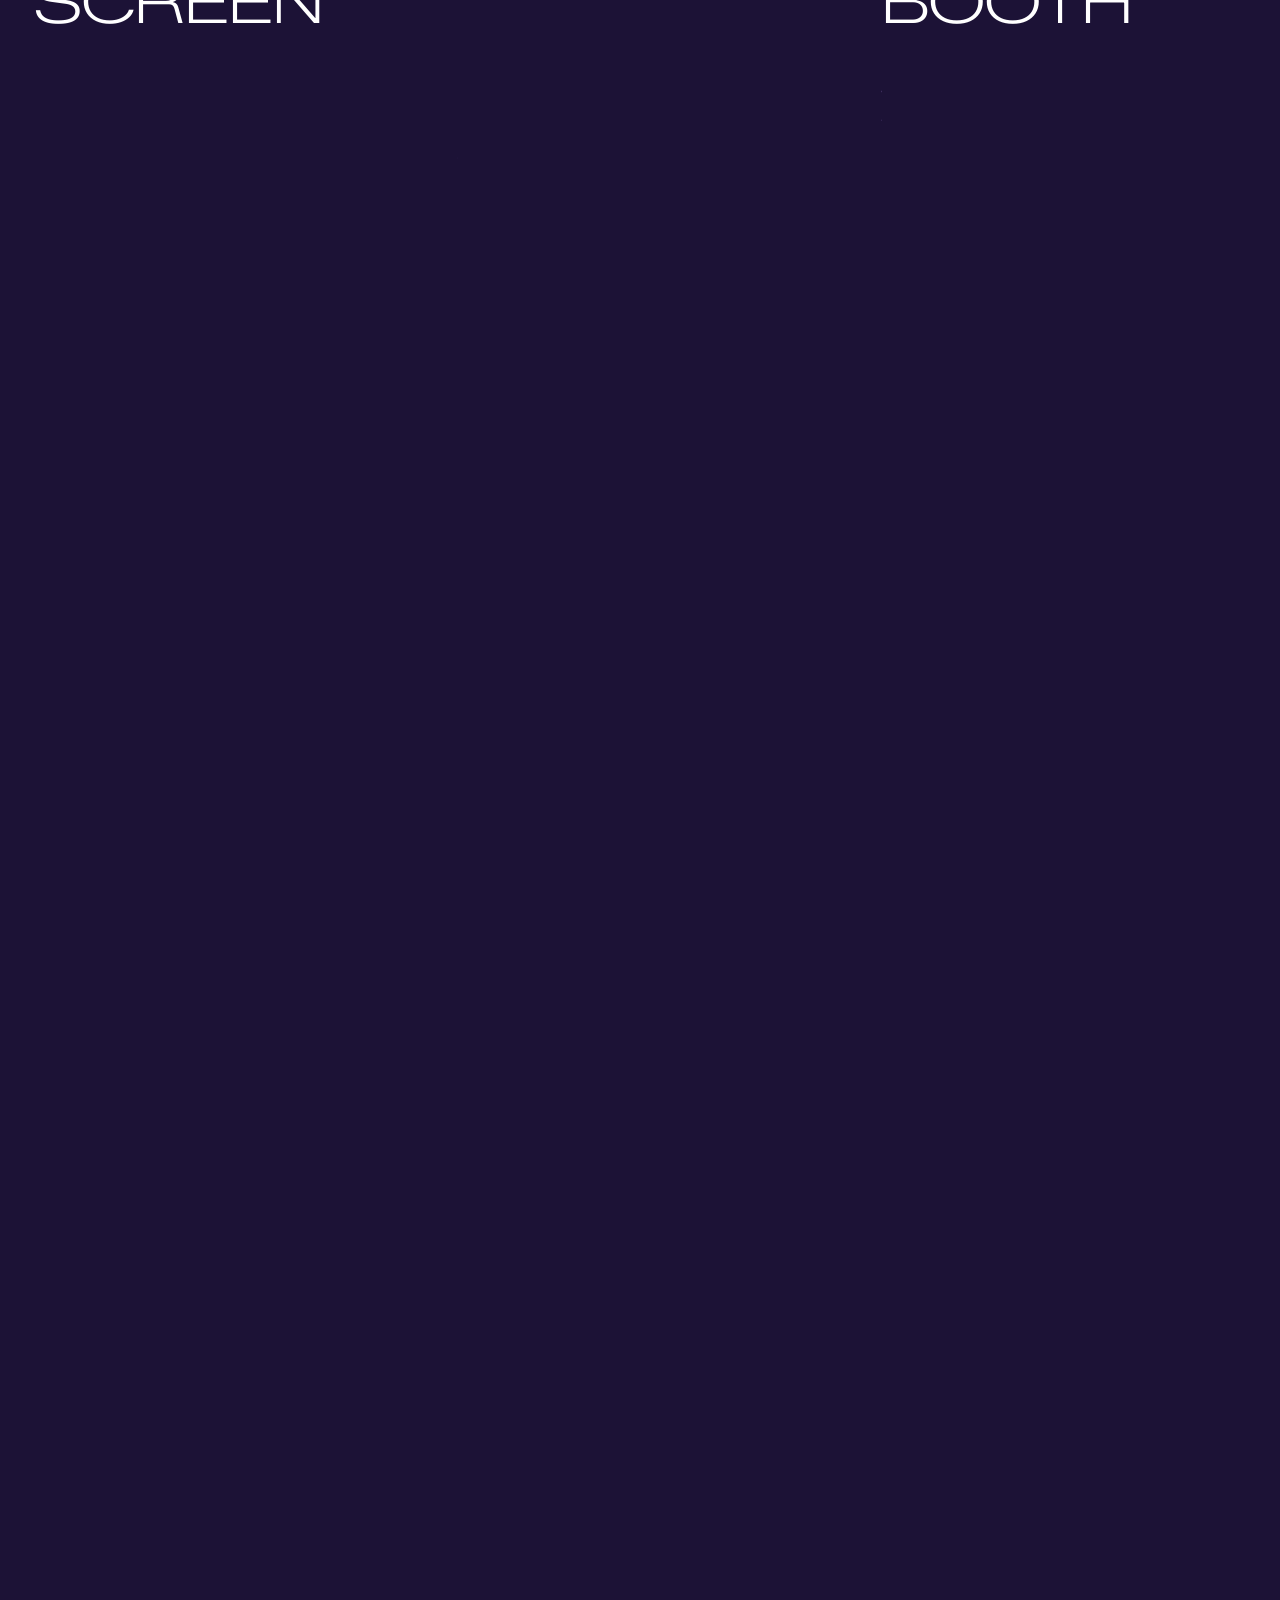
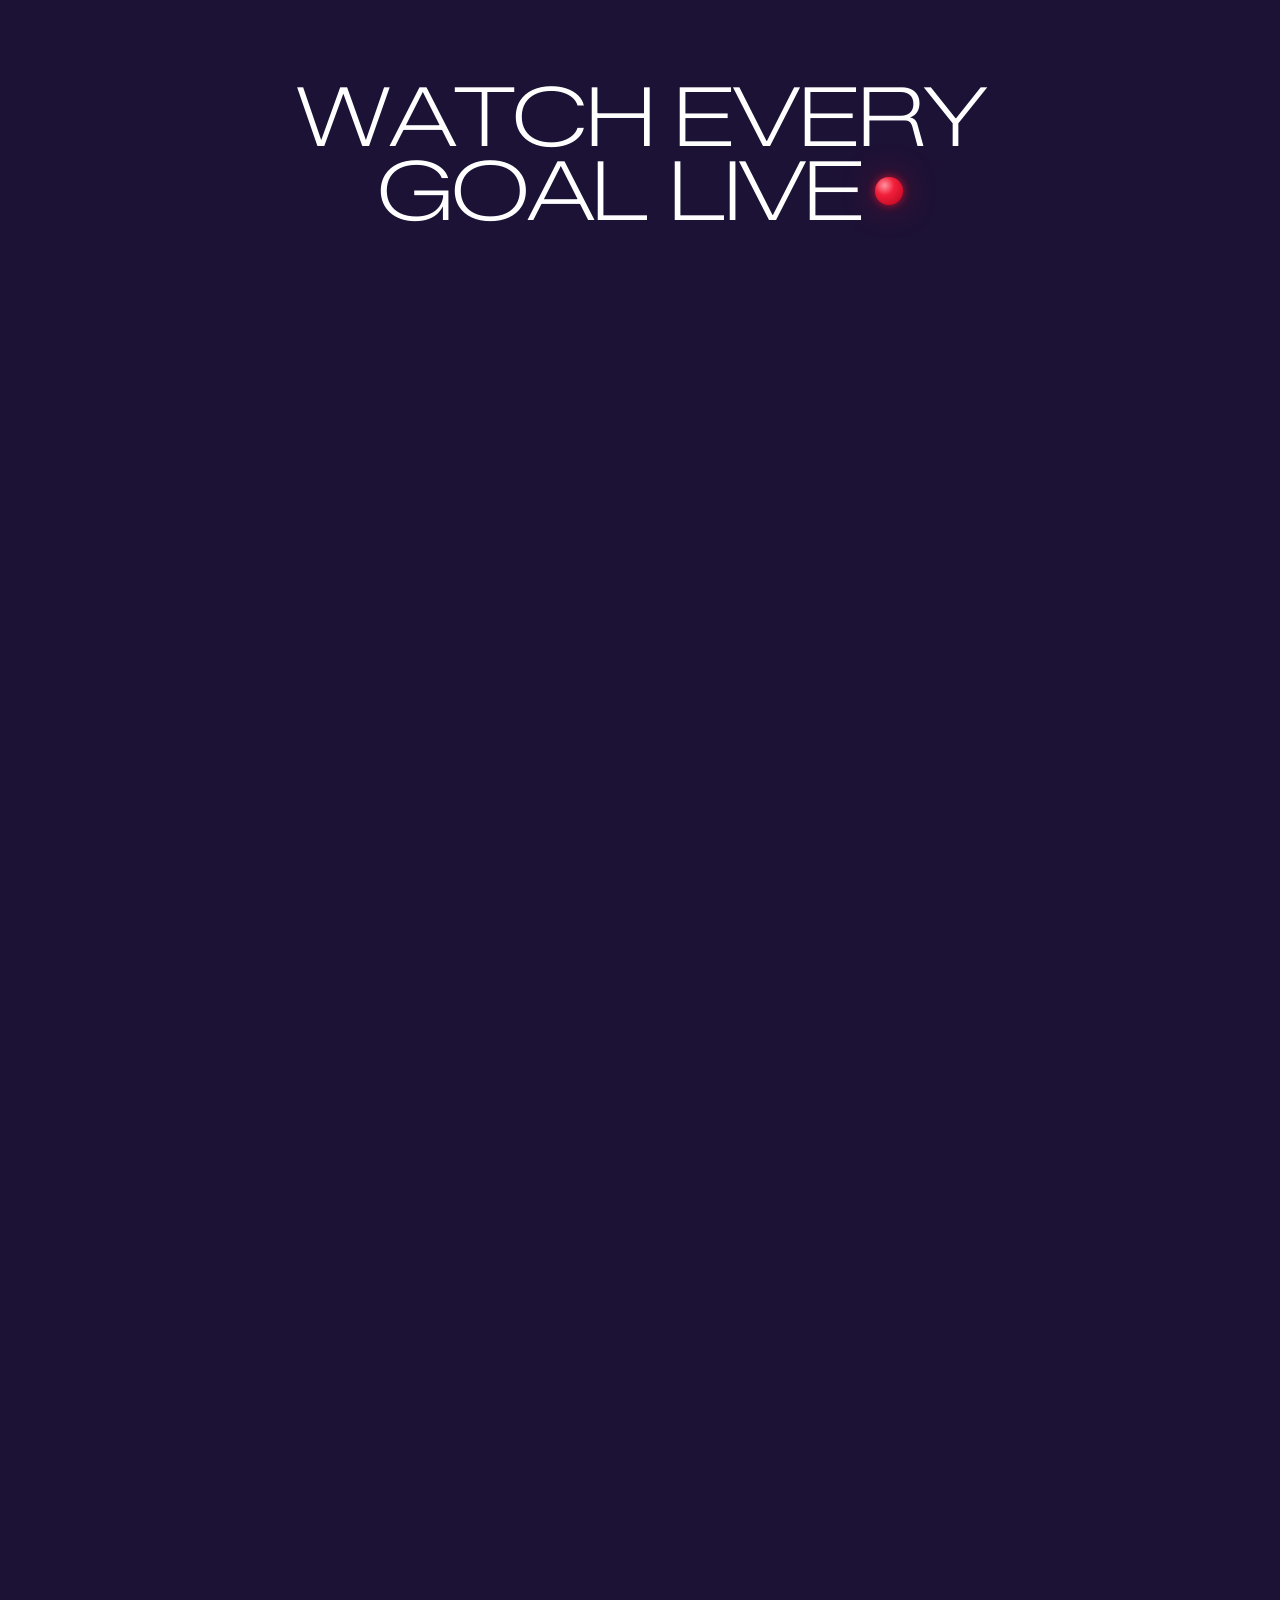
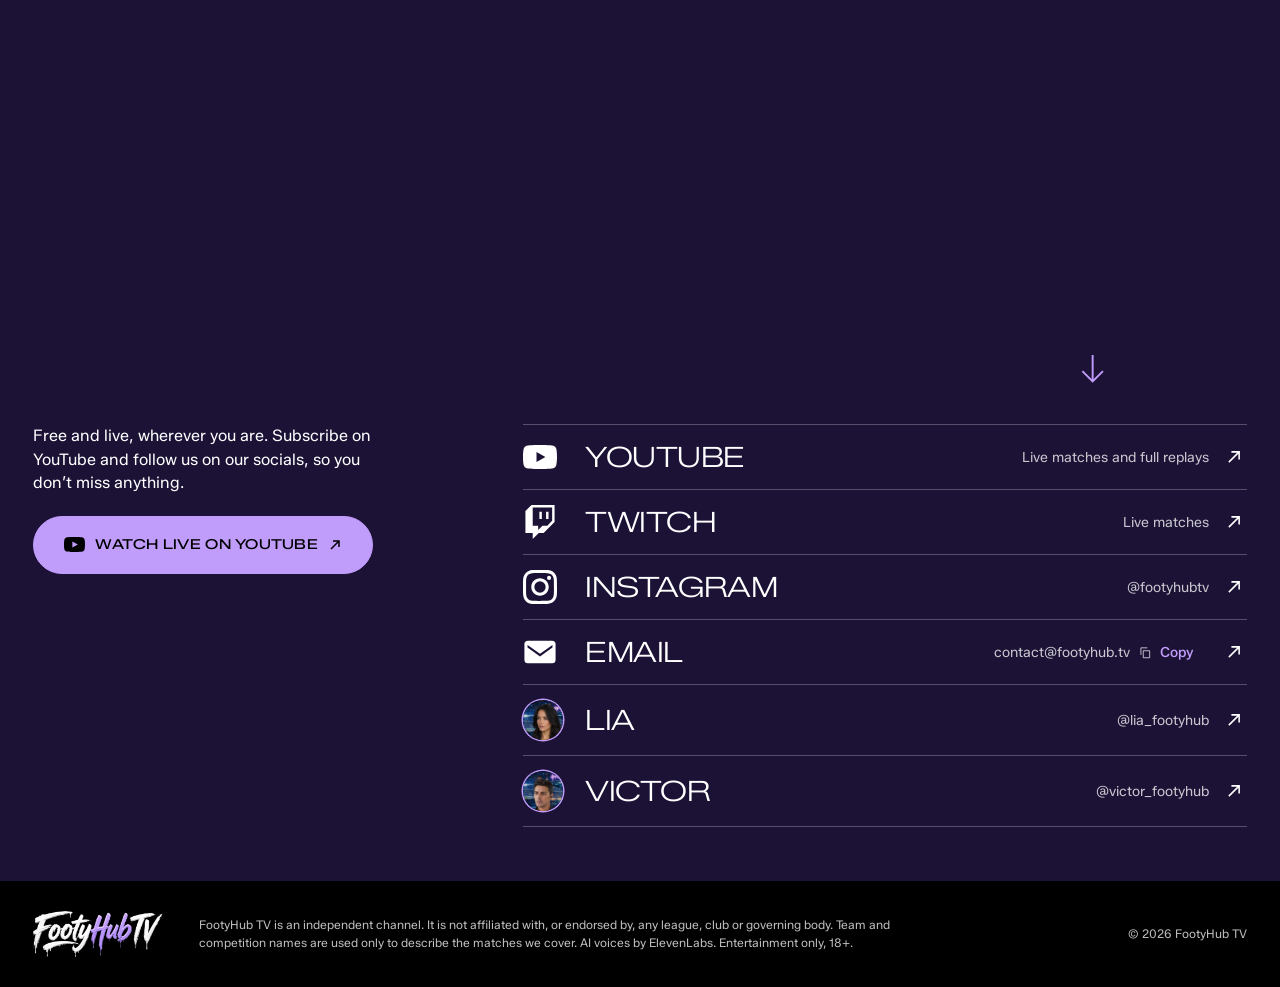
==== commit b2c736de: "FootyHub TV site Co-Authored-By: Claude Fable 5.2 <noreply@anthropic.com>" ====
--- a/index.html
+++ b/index.html
@@ -1,4259 +1,255 @@
 <!DOCTYPE html>
-<html lang="en">
+<html lang="en" class="dark" data-theme="dark">
 <head>
-<meta charset="UTF-8">
-<meta name="viewport" content="width=device-width, initial-scale=1.0">
-<meta name="theme-color" content="#0a0514">
-<meta name="description" content="Live AI football commentary — LIA &amp; Victor call every Mundial 2026 match, free on YouTube.">
-<link rel="manifest" href="manifest.json">
-<meta name="apple-mobile-web-app-capable" content="yes">
-<meta name="apple-mobile-web-app-status-bar-style" content="black-translucent">
-<meta name="apple-mobile-web-app-title" content="FootyHub TV">
-<link rel="apple-touch-icon" href="icon-192.png">
-<link rel="icon" type="image/png" href="icon-192.png">
-<title>FootyHub TV — Live AI Football Commentary</title>
-<link rel="canonical" href="https://footyhub.tv/">
-<!-- Open Graph / social share -->
+<meta charset="utf-8">
+<meta name="viewport" content="width=device-width, initial-scale=1, viewport-fit=cover">
+<!-- The page is dark by design and says so, so that browser dark modes and dark-mode add-ons leave it exactly as it is. -->
+<meta name="color-scheme" content="dark">
+<meta name="darkreader-lock">
+<meta name="theme-color" content="#1C1236">
+<title>FootyHub TV: the 1st AI football channel</title>
+<meta name="description" content="FootyHub TV is a live football show hosted by AI. LIA calls the match, Victor reads the numbers, and everything on the pitch is in real time. Watch live on YouTube and Twitch.">
+<meta property="og:title" content="FootyHub TV: the 1st AI football channel">
+<meta property="og:description" content="A live football show hosted by AI. The match is real. The booth is not.">
 <meta property="og:type" content="website">
 <meta property="og:site_name" content="FootyHub TV">
-<meta property="og:title" content="FootyHub TV — Live AI Football Commentary">
-<meta property="og:description" content="The AI football channel with actual opinions. LIA &amp; Victor call every World Cup 2026 (Mundial) match live, free on YouTube — with 48 nations of AI fans in the stands.">
 <meta property="og:url" content="https://footyhub.tv/">
 <meta property="og:image" content="https://footyhub.tv/og-image.png">
 <meta property="og:image:width" content="1200">
 <meta property="og:image:height" content="630">
-<meta property="og:image:alt" content="FootyHub TV — the AI football channel. LIA &amp; Victor, Mundial 2026.">
+<meta property="og:image:alt" content="FootyHub TV, the AI football channel">
 <meta name="twitter:card" content="summary_large_image">
-<meta name="twitter:title" content="FootyHub TV — Live AI Football Commentary">
-<meta name="twitter:description" content="LIA &amp; Victor call every World Cup 2026 (Mundial) match live, free on YouTube — 48 nations of AI fans in the stands.">
-<meta name="twitter:image" content="https://footyhub.tv/og-image.png">
-<!-- Speed up first interaction with guaranteed third-party origins -->
-<link rel="preconnect" href="https://www.youtube.com">
-<link rel="preconnect" href="https://i.ytimg.com">
-<link rel="preconnect" href="https://accounts.google.com">
-<link rel="dns-prefetch" href="https://lh3.googleusercontent.com">
-<style>
-  *{margin:0;padding:0;box-sizing:border-box}
-  :root{
-    --violet:#9646ff; --violet-soft:rgba(150,70,255,.5); --violet-dim:rgba(150,70,255,.12);
-    --txt:#fff; --txt-2:rgba(255,255,255,.55); --txt-3:rgba(255,255,255,.5);
-    --green:#3ddc84; --amber:#ffb845; --red:#ff5c6c; --live:#ff3b3b;
-  }
-  html{overflow-x:hidden;overflow-x:clip;overscroll-behavior-x:none;width:100%}
-  body{min-height:100vh;min-height:100dvh;background:#000;color:var(--txt);overscroll-behavior-x:none;
-    font-family:'Segoe UI',-apple-system,BlinkMacSystemFont,sans-serif;
-    position:relative;overflow-x:hidden;overflow-x:clip;max-width:100%;padding-top:0;
-    -webkit-tap-highlight-color:transparent}
-  /* chrome (nav/ticker/menus/buttons) isn't selectable; real content (scores, dates, terms, emails) stays copyable */
-  .nav,.ticker,.menu,.mhub,.btn,.si-cta,.cd-box,.m-count,[data-action],[role="button"]{-webkit-user-select:none;-moz-user-select:none;user-select:none}
-  input,textarea,[contenteditable]{-webkit-user-select:text;-moz-user-select:text;user-select:text}
-  /* iOS Safari zooms in when you focus an input under 16px — force 16px on mobile to stop the jarring zoom */
-  @media(max-width:768px){.notify input,.sponsor-form input,.sponsor-form select,.sponsor-form textarea,.np-select,.chat .cin input{font-size:16px}}
-  #gl{position:fixed;inset:0;width:100%;height:100%;z-index:0;display:block}
-  .reveal{opacity:0;transform:translateY(32px);transition:opacity .85s ease,transform .85s cubic-bezier(.2,.8,.2,1)}
-  .reveal.in{opacity:1;transform:none}
-  @media(prefers-reduced-motion:reduce){.reveal{opacity:1;transform:none;transition:none}}
-  /* deep base wash */
-  body::before{content:'';position:fixed;inset:0;z-index:0;
-    background:
-      radial-gradient(ellipse at 18% 30%,rgba(120,50,200,.20) 0%,transparent 55%),
-      radial-gradient(ellipse at 82% 22%,rgba(150,50,255,.14) 0%,transparent 55%),
-      radial-gradient(ellipse at 50% 108%,rgba(100,30,180,.18) 0%,transparent 45%);
-    animation:bgPulse 8s ease-in-out infinite alternate}
-  @keyframes bgPulse{0%{opacity:.7}100%{opacity:1}}
-
-  /* drifting aurora orbs */
-  .bg-aurora{position:fixed;inset:-25%;z-index:0;pointer-events:none;filter:blur(70px)}
-  .bg-aurora span{position:absolute;border-radius:50%;mix-blend-mode:screen;animation:drift 28s ease-in-out infinite alternate}
-  .bg-aurora span:nth-child(1){width:48vw;height:48vw;left:-4%;top:-10%;background:radial-gradient(circle,rgba(150,70,255,.45),transparent 70%)}
-  .bg-aurora span:nth-child(2){width:42vw;height:42vw;right:-8%;top:8%;background:radial-gradient(circle,rgba(80,40,210,.40),transparent 70%);animation-duration:32s;animation-delay:-7s}
-  .bg-aurora span:nth-child(3){width:54vw;height:54vw;left:22%;bottom:-24%;background:radial-gradient(circle,rgba(200,60,255,.34),transparent 70%);animation-duration:38s;animation-delay:-14s}
-  @keyframes drift{0%{transform:translate(0,0) scale(1)}50%{transform:translate(5%,4%) scale(1.14)}100%{transform:translate(-4%,6%) scale(1.06)}}
-
-  /* faint football pitch motif */
-  .bg-pitch{position:fixed;inset:0;z-index:0;pointer-events:none;opacity:.06;display:flex;align-items:center;justify-content:center}
-  .bg-pitch svg{width:min(130vw,1500px);height:auto;stroke:rgba(210,185,255,.95);stroke-width:1.4;fill:none}
-
-  /* tech mesh grid */
-  .bg-grid{position:fixed;inset:0;z-index:0;pointer-events:none;opacity:.05;
-    background-image:linear-gradient(rgba(150,70,255,.7) 1px,transparent 1px),linear-gradient(90deg,rgba(150,70,255,.7) 1px,transparent 1px);
-    background-size:56px 56px;
-    -webkit-mask-image:radial-gradient(ellipse at center,#000 25%,transparent 78%);
-    mask-image:radial-gradient(ellipse at center,#000 25%,transparent 78%)}
-
-  /* vignette + film grain for depth */
-  .bg-vignette{position:fixed;inset:0;z-index:0;pointer-events:none;
-    background:radial-gradient(ellipse at center,transparent 48%,rgba(0,0,0,.6) 100%)}
-  .bg-grain{position:fixed;inset:0;z-index:0;pointer-events:none;opacity:.045;mix-blend-mode:overlay;
-    background-image:url("data:image/svg+xml,%3Csvg xmlns='http://www.w3.org/2000/svg' width='180' height='180'%3E%3Cfilter id='n'%3E%3CfeTurbulence type='fractalNoise' baseFrequency='0.85' numOctaves='2' stitchTiles='stitch'/%3E%3C/filter%3E%3Crect width='100%25' height='100%25' filter='url(%23n)'/%3E%3C/svg%3E")}
-
-  .particles{position:fixed;inset:0;z-index:0;pointer-events:none}
-  .particle{position:absolute;border-radius:50%;background:rgba(170,120,255,.5);
-    box-shadow:0 0 6px rgba(150,90,255,.6);animation:float linear infinite}
-  @keyframes float{0%{transform:translateY(100vh) scale(0);opacity:0}10%{opacity:1}90%{opacity:1}100%{transform:translateY(-10vh) scale(1);opacity:0}}
-  /* ── MOBILE PERFORMANCE ── touch devices: kill the heavy GPU layers (WebGL shader, animated blur orbs, grain/grid, backdrop blur) so scrolling stays smooth instead of lagging ── */
-  @media(pointer:coarse){
-    #gl{display:none}
-    .bg-aurora span{animation:none}
-    .bg-grain,.bg-grid,.bg-pitch{display:none}
-    .nav,.ticker,.menu,.mhub,.pmodal,.lbmodal,.joinmodal,.iosmodal,.cmodal,.termsmodal,.vpmodal,#avatarLightbox{backdrop-filter:none!important;-webkit-backdrop-filter:none!important}
-    .nav{background:rgba(8,4,16,.96)}
-    .ticker{background:rgba(10,5,20,.96)}
-    .menu,.pmodal,.lbmodal,.joinmodal,.iosmodal,.cmodal,.termsmodal,.vpmodal,#avatarLightbox{background:rgba(8,4,18,.985)}
-    .mhub{background:rgba(5,3,12,.975)}
-  }
-  /* ── MOBILE: card centering + overflow (CSS grid min-width:auto bug) — Victor's Triple Bet + Next-match never clip, sit dead-centre ── */
-  @media(max-width:860px){
-    .hb-left,.hb-right{min-width:0}
-    .vtease{max-width:min(100%,368px);margin-left:auto;margin-right:auto;box-sizing:border-box}
-    .poster{width:100%;max-width:min(100%,560px);margin-left:auto;margin-right:auto;box-sizing:border-box}
-    .countdown,.m-count{flex-wrap:wrap}
-    .cd-box{flex:0 1 62px;min-width:0;text-align:center}
-    .poster-cd{justify-content:center}
-    .poster-cast>.pc{min-width:0}
-    .vt-head{flex-wrap:wrap}
-    .vt-title{min-width:0}
-    .vt-pre{white-space:nowrap}
-    .vt-step,.vt-st-tx{min-width:0}
-    .notify{flex-wrap:wrap;width:100%}
-    .notify input{flex:1 1 140px;min-width:0}
-    .hb-notify{max-width:min(100%,380px);margin-left:auto;margin-right:auto}
-    .live-grid>div{min-width:0}
-    .lb-row .nm{min-width:0;flex:1}
-    .clips{overscroll-behavior-x:contain;-webkit-overflow-scrolling:touch}
-  }
-  /* ── MOBILE: freeze per-frame paint/layout animations on touch → buttery native scroll ── */
-  @media(pointer:coarse){
-    body::before{animation:none}
-    .particle{display:none}
-    .nav::after{animation:none;display:none}
-    .eq i,.pc-eq i{animation:none;height:5px}
-    .mhpulse{animation:none}
-    .pin.tonight::before,.intro-scroll::after{animation:none}
-  }
-  /* ── MOBILE: kill ALL horizontal drift at the touch-input level (works even where iOS Safari ignores overflow-x:clip on scroll containers). Keeps vertical scroll + pinch-zoom; the clips strip still swipes sideways ── */
-  @media(pointer:coarse){
-    html,body{touch-action:pan-y pinch-zoom}
-    .menu,.mhub,.pmodal,.lbmodal,.joinmodal,.iosmodal,.cmodal,.termsmodal,.vpmodal,#avatarLightbox{touch-action:pan-y pinch-zoom;overflow-x:hidden;overscroll-behavior:contain}
-    .clips{touch-action:pan-x pinch-zoom}
-  }
-
-  /* ── NAV ── */
-  .nav{position:fixed;top:0;left:0;right:0;height:64px;z-index:20;
-    display:flex;align-items:center;gap:28px;padding:0 28px;
-    background:rgba(8,4,16,.72);backdrop-filter:blur(14px);
-    border-bottom:1px solid rgba(150,70,255,.14)}
-  .nav .brand{font-weight:700;letter-spacing:.04em;font-size:1.05rem;
-    background:linear-gradient(90deg,#fff,#c9a8ff);-webkit-background-clip:text;background-clip:text;-webkit-text-fill-color:transparent}
-  .nav .brand{cursor:pointer;flex-shrink:0}
-  .nav .brand img{height:34px;width:auto;display:block}
-  .nav-back{display:none;align-items:center;font-size:.78rem;font-weight:600;color:var(--txt-2);text-decoration:none;border:1px solid rgba(150,70,255,.4);background:rgba(150,70,255,.08);padding:7px 15px;border-radius:50px;cursor:pointer;margin-left:10px;transition:.2s;white-space:nowrap}
-  .nav-back:hover{border-color:var(--violet);color:#fff;background:rgba(150,70,255,.18)}
-  body.subpage .nav-back{display:inline-flex}
-  .nav .links{display:flex;gap:22px;margin-left:8px}
-  .nav .links a{color:var(--txt-2);text-decoration:none;font-size:.82rem;
-    letter-spacing:.06em;text-transform:uppercase;transition:color .25s}
-  .nav .links a:hover{color:#fff}
-  .nav .links a.media{color:var(--txt-3);font-size:.72rem}
-  .nav .social{margin-left:auto;display:flex;gap:14px;align-items:center}
-  .nav .social a{color:var(--txt-3);transition:color .25s;display:flex}
-  .nav .social a:hover{color:#fff}
-  .nav .social svg{width:20px;height:20px;fill:currentColor}
-  /* On-Air rotating lineup chip */
-  .nav .onair{display:flex;align-items:center;gap:8px;min-width:0;padding:5px 13px 5px 10px;border-radius:50px;margin-left:6px;cursor:pointer;transition:border-color .2s,background .2s;
-    background:rgba(150,70,255,.10);border:1px solid rgba(150,70,255,.30)}
-  .nav .onair:hover{background:rgba(150,70,255,.2);border-color:var(--violet)}
-  .nav .onair .oa-label{font-size:.58rem;letter-spacing:.18em;text-transform:uppercase;color:rgba(200,170,255,.7)}
-  .nav .onair .oa-name{font-size:.8rem;font-weight:700;color:#fff;min-width:84px;transition:opacity .35s,transform .35s}
-  .eq{display:inline-flex;align-items:flex-end;gap:2px;height:14px}
-  .nav .onair .eq{align-items:center;height:13px}
-  .eq i{width:3px;height:5px;background:linear-gradient(180deg,#c9a8ff,#9646ff);border-radius:2px;animation:eq 1s ease-in-out infinite}
-  .eq i:nth-child(2){animation-delay:.2s}.eq i:nth-child(3){animation-delay:.4s}.eq i:nth-child(4){animation-delay:.15s}
-  @keyframes eq{0%,100%{height:4px}50%{height:14px}}
-  .nav .lang{font-size:.74rem;color:var(--txt-2);text-decoration:none;letter-spacing:.04em}
-  .nav .lang:hover{color:#fff}
-  .nav .watch-cta{display:inline-flex;align-items:center;gap:6px;padding:8px 16px;border-radius:50px;
-    font-size:.74rem;font-weight:700;letter-spacing:.04em;color:#fff;text-decoration:none;white-space:nowrap;
-    background:linear-gradient(90deg,#7a32d2,#9646ff);box-shadow:0 4px 16px rgba(150,70,255,.4);transition:transform .2s}
-  .nav .watch-cta:hover{transform:translateY(-1px)}
-  .authbox{display:inline-flex;align-items:center}
-  .gbtn{display:inline-flex}
-  .userchip{display:inline-flex;align-items:center;gap:7px;font-size:.8rem;font-weight:600;color:#fff;background:rgba(150,70,255,.14);border:1px solid rgba(150,70,255,.32);padding:4px 12px 4px 4px;border-radius:50px}
-  .userchip img{width:24px;height:24px;border-radius:50%;object-fit:cover}
-  .userchip .signout{font-size:.66rem;color:var(--txt-2);cursor:pointer;margin-left:5px;text-decoration:underline}
-  .userchip .signout:hover{color:#fff}
-  .gbtn[hidden],.userchip[hidden]{display:none}
-  @media(max-width:768px){
-    .nav{gap:10px;padding:0 14px}
-    .nav .onair{display:none}
-    .nav .onair.live{display:flex;padding:4px 10px 4px 8px;gap:5px;margin-left:auto}
-    .nav .onair.live .oa-label{display:none}
-    .nav .onair.live .oa-name{min-width:0;max-width:130px;overflow:hidden;text-overflow:ellipsis;white-space:nowrap;font-size:.72rem}
-    .nav .social{margin-left:auto;gap:0}
-    .nav .social>a:not(.watch-cta){display:none}
-    .nav .watch-cta{display:none}
-    .nav .authbox{display:none}
-    .nm-label{display:none}
-    .nav-menu{padding:9px 12px}
-  }
-  /* handheld nav: phones/foldables can report a CSS viewport >768px (esp. Android) and overflow the
-     desktop bar, clipping the menu button off the right edge. At <=900px use the clean hamburger nav. */
-  @media(max-width:900px){
-    .nav{gap:10px;padding:0 14px}
-    .nav .onair{display:none}
-    .nav .onair.live{display:flex;min-width:0;flex:0 1 auto;margin-left:auto;padding:4px 10px 4px 8px;gap:5px}
-    .nav .onair.live .oa-label{display:none}
-    .nav .onair.live .oa-name{min-width:0;max-width:130px;overflow:hidden;text-overflow:ellipsis;white-space:nowrap;font-size:.72rem}
-    .nav .lang,.nav .social>a:not(.watch-cta){display:none}
-    .nav .watch-cta{display:none}
-    .nav .authbox{display:none}
-    .nm-label{display:none}
-    .nav .social{margin-left:auto;gap:0;flex-shrink:0}
-    .nav-menu{padding:9px 12px;flex-shrink:0}
-  }
-  .menu-auth{grid-column:1/-1;display:flex;flex-direction:column;align-items:center;gap:12px;margin-bottom:6px;padding-bottom:22px;border-bottom:1px solid rgba(150,70,255,.18)}
-  .menu-auth .ma-prompt{font-size:.9rem;color:var(--txt-2);text-align:center;line-height:1.5}
-  .menu-auth .ma-user{display:flex;align-items:center;gap:10px;font-size:1rem;color:#fff}
-  .menu-auth .ma-user img{width:34px;height:34px;border-radius:50%;object-fit:cover}
-  .menu-auth .ma-user b{font-weight:700}
-  .menu-auth .ma-out{background:rgba(255,255,255,.06);border:1px solid rgba(150,70,255,.35);color:#fff;font:inherit;font-size:.82rem;font-weight:600;padding:9px 22px;border-radius:50px;cursor:pointer}
-  @media(min-width:901px){.menu-auth{display:none}}
-  /* ── Fan poll (1X2) ── */
-  .pollwrap{padding:6px 24px 4px;display:flex;justify-content:center}
-  .poll{width:100%;max-width:680px;background:rgba(255,255,255,.035);border:1px solid rgba(255,255,255,.09);border-radius:18px;padding:18px 20px}
-  .poll-head{display:flex;align-items:center;gap:10px;margin-bottom:8px}
-  .poll-tag{font-size:.68rem;font-weight:700;color:#caa9ff;background:var(--violet-dim);border:1px solid var(--violet-soft);padding:3px 9px;border-radius:50px;letter-spacing:.04em;white-space:nowrap}
-  .poll-q{font-size:1.1rem;font-weight:800;margin:0;color:#fff}
-  .poll-total{margin-left:auto;font-size:.72rem;color:var(--txt-3);font-weight:700;font-variant-numeric:tabular-nums;white-space:nowrap}
-  .poll-match{font-size:.82rem;color:var(--txt-2);margin-bottom:14px;font-weight:600}
-  .poll-opts{display:flex;flex-direction:column;gap:8px}
-  .poll-opt{position:relative;display:flex;align-items:center;gap:10px;width:100%;text-align:left;background:rgba(255,255,255,.04);border:1px solid rgba(255,255,255,.09);border-radius:11px;padding:13px 15px;cursor:pointer;overflow:hidden;color:#fff;font:inherit;transition:border-color .15s,background .15s}
-  .poll:not(.voted) .poll-opt:hover{border-color:var(--violet-soft);background:var(--violet-dim)}
-  .po-fill{position:absolute;left:0;top:0;bottom:0;width:0;background:linear-gradient(90deg,rgba(150,70,255,.32),rgba(150,70,255,.12));z-index:0;transition:width .7s cubic-bezier(.4,0,.2,1)}
-  .po-name{position:relative;z-index:1;font-weight:700;font-size:.92rem}
-  .po-pct{position:relative;z-index:1;margin-left:auto;font-weight:800;font-size:.92rem;color:#caa9ff;opacity:0;transition:opacity .3s;font-variant-numeric:tabular-nums}
-  .poll.voted .po-pct{opacity:1}
-  .poll.voted .poll-opt{cursor:default}
-  .poll-opt.mine{border-color:var(--violet)}
-  .poll-foot{font-size:.7rem;color:var(--txt-3);margin-top:12px;text-align:center}
-  /* ── Live Match Center ── */
-  .mcenter{background:rgba(255,255,255,.035);border:1px solid rgba(255,255,255,.09);border-radius:16px;padding:16px 18px;margin:0 0 16px}
-  .mc-title{font-weight:800;font-size:.95rem;color:#fff}
-  .mc-model{margin-left:auto;font-size:.62rem;color:var(--txt-3);text-transform:uppercase;letter-spacing:.08em}
-  .mc-wp-head{display:flex;align-items:center;margin-bottom:8px}
-  .mc-wp-bar{display:flex;height:14px;border-radius:7px;overflow:hidden;background:rgba(255,255,255,.06)}
-  .mc-wp-bar i{display:block;height:100%;transition:width .7s cubic-bezier(.4,0,.2,1)}
-  .mc-wp-bar .wpH{background:linear-gradient(90deg,#9646ff,#b478ff)}
-  .mc-wp-bar .wpD{background:rgba(255,255,255,.22)}
-  .mc-wp-bar .wpA{background:linear-gradient(90deg,#3a9bff,#5ec8ff)}
-  .mc-wp-legend{display:flex;justify-content:space-between;margin-top:7px;font-size:.74rem;color:var(--txt-2)}
-  .mc-wp-legend b{color:#fff;font-weight:800;font-variant-numeric:tabular-nums}
-  .mc-wp-legend em{font-style:normal;color:var(--txt-3)}
-  .mc-grid{display:grid;grid-template-columns:1fr 1fr;gap:16px;margin-top:16px}
-  @media(max-width:560px){.mc-grid{grid-template-columns:1fr}}
-  .mc-box h5{margin:0 0 9px;font-size:.64rem;letter-spacing:.14em;text-transform:uppercase;color:var(--txt-3)}
-  .mc-tl{display:flex;flex-direction:column;gap:7px;max-height:210px;overflow:auto}
-  /* themed scrollbar — a slim violet bar that matches the site, instead of the native one */
-  .mc-tl,.chat .stream,.lb-list,.myres-list{scrollbar-width:thin;scrollbar-color:#7a32d2 rgba(150,70,255,.10)}
-  .mc-tl::-webkit-scrollbar,.chat .stream::-webkit-scrollbar,.lb-list::-webkit-scrollbar,.myres-list::-webkit-scrollbar{width:6px;height:6px}
-  .mc-tl::-webkit-scrollbar-track,.chat .stream::-webkit-scrollbar-track,.lb-list::-webkit-scrollbar-track,.myres-list::-webkit-scrollbar-track{background:rgba(150,70,255,.06);border-radius:10px}
-  .mc-tl::-webkit-scrollbar-thumb,.chat .stream::-webkit-scrollbar-thumb,.lb-list::-webkit-scrollbar-thumb,.myres-list::-webkit-scrollbar-thumb{background:linear-gradient(180deg,#b388ff,#7a32d2);border-radius:10px;border:1px solid rgba(255,255,255,.05)}
-  .mc-tl::-webkit-scrollbar-thumb:hover,.chat .stream::-webkit-scrollbar-thumb:hover,.lb-list::-webkit-scrollbar-thumb:hover{background:#a86bff}
-  .mc-tl .ev{display:flex;align-items:center;gap:8px;font-size:.8rem}
-  .mc-tl .ev .mn{font-variant-numeric:tabular-nums;color:var(--txt-3);min-width:28px;font-weight:700}
-  .mc-tl .ev .tx{color:#fff}
-  .mc-tl .ev.away{flex-direction:row-reverse;text-align:right}
-  .mc-st{display:flex;flex-direction:column;gap:10px}
-  .mc-st .row .lbl{display:flex;justify-content:space-between;align-items:center;color:var(--txt-2);margin-bottom:4px;font-size:.78rem}
-  .mc-st .row .lbl b{color:#fff;font-weight:700;font-variant-numeric:tabular-nums}
-  .mc-st .row .cmp{display:flex;height:5px;border-radius:3px;overflow:hidden;background:rgba(255,255,255,.07)}
-  .mc-st .row .cmp i{display:block;height:100%}
-  .mc-st .row .cmp .ch{background:#9646ff}
-  .mc-st .row .cmp .ca{background:#3a9bff;margin-left:auto}
-  /* fan poll (1·X·2) integrated under the win probability */
-  .mc-poll{margin-top:14px;border-top:1px solid rgba(255,255,255,.07);padding-top:12px}
-  .wn-poll{margin-top:16px;margin-bottom:4px;text-align:left}
-  .mcp-head{display:flex;align-items:center;gap:8px;margin-bottom:9px}
-  .mcp-head .poll-tag{font-size:.6rem;padding:2px 8px}
-  .mcp-head .poll-total{margin-left:auto;font-size:.66rem;color:var(--txt-3);font-weight:700;font-variant-numeric:tabular-nums}
-  .mcp-opts{display:grid;grid-template-columns:repeat(3,1fr);gap:8px}
-  .mc-poll .poll-opt{flex-direction:column;align-items:center;justify-content:center;gap:3px;padding:11px 6px;min-height:64px;text-align:center;border-radius:11px}
-  .mc-poll:not(.voted) .poll-opt:hover{border-color:var(--violet-soft);background:var(--violet-dim)}
-  .mc-poll .po-k{position:relative;z-index:1;font-size:1.05rem;font-weight:800;color:#fff;line-height:1}
-  .mc-poll .po-name{position:relative;z-index:1;font-size:.64rem;font-weight:600;color:var(--txt-2);line-height:1.15;margin-left:0}
-  .mc-poll .po-pct{position:relative;z-index:1;margin-left:0;font-size:.84rem;font-weight:800;color:#caa9ff;opacity:0;margin-top:1px}
-  .mc-poll.voted .po-pct{opacity:1}
-  .mc-poll.voted .poll-opt{cursor:default}
-  .mc-poll .poll-opt.mine{border-color:var(--violet)}
-  .mc-poll .poll-foot{margin-top:9px;font-size:.66rem;color:var(--txt-3);text-align:center}
-  /* ── Predictor + leaderboard ── */
-  .predictor{padding-top:6px}
-  .pred-wrap{max-width:920px;margin:0 auto;display:grid;grid-template-columns:1.3fr 1fr;gap:16px}
-  @media(max-width:760px){.pred-wrap{grid-template-columns:1fr}}
-  .pred-card,.lb-card{background:rgba(255,255,255,.035);border:1px solid rgba(255,255,255,.09);border-radius:18px;padding:18px 20px}
-  .pred-head{display:flex;align-items:center;gap:10px;margin-bottom:4px}
-  .pred-tag{font-size:.66rem;font-weight:700;color:#caa9ff;background:var(--violet-dim);border:1px solid var(--violet-soft);padding:3px 9px;border-radius:50px;white-space:nowrap}
-  .pred-title{font-size:1.1rem;font-weight:800;margin:0;color:#fff}
-  .pred-match{font-size:.84rem;color:var(--txt-2);margin:2px 0 14px;font-weight:600}
-  .pred-input{display:flex;align-items:center;gap:9px;flex-wrap:wrap}
-  .pred-input .pt{font-weight:700;font-size:.84rem;color:#fff}
-  .pred-input input{width:50px;height:46px;text-align:center;font-size:1.25rem;font-weight:800;background:rgba(255,255,255,.06);border:1px solid rgba(255,255,255,.14);border-radius:10px;color:#fff;-moz-appearance:textfield}
-  .pred-input input::-webkit-outer-spin-button,.pred-input input::-webkit-inner-spin-button{-webkit-appearance:none;margin:0}
-  .pred-input .dash{color:var(--txt-3);font-weight:700}
-  .pred-input .btn{margin-left:auto}
-  @media(max-width:480px){
-    .pred-input{gap:7px;justify-content:center}
-    .pred-input .pt{font-size:.78rem}
-    .pred-input .btn{margin-left:0;width:100%;margin-top:8px}
-    .pp-title{font-size:2rem}
-    #predict .wrap{padding:88px 16px 50px}
-    .pz-w{font-size:1.3rem}
-  }
-  .pred-note{font-size:.86rem;color:var(--txt-2);line-height:1.55}
-  .pred-note b{color:#fff}
-  .pred-pts{color:var(--green);font-weight:800}
-  .pred-signin{font-size:.85rem;color:var(--txt-2);line-height:1.55}
-  .pred-signin b{color:#fff}
-  .pred-rules{font-size:.64rem;color:var(--txt-3);margin-top:14px;line-height:1.5}
-  .pred-rules b{color:var(--txt-2)}
-  .lb-head{display:flex;align-items:baseline;gap:8px;margin-bottom:12px}
-  .lb-title{font-size:.95rem;font-weight:800;color:#fff}
-  .lb-sub{margin-left:auto;font-size:.64rem;color:var(--txt-3);text-transform:uppercase;letter-spacing:.06em}
-  .lb-list{display:flex;flex-direction:column;gap:2px;max-height:248px;overflow:auto}
-  .lb-row{display:flex;align-items:center;gap:10px;padding:7px 9px;border-radius:8px;font-size:.84rem}
-  .lb-row .rk{color:var(--txt-3);font-weight:800;min-width:20px;font-variant-numeric:tabular-nums}
-  .lb-row .nm{color:#fff;font-weight:600;overflow:hidden;text-overflow:ellipsis;white-space:nowrap}
-  .lb-row .pts{margin-left:auto;color:#caa9ff;font-weight:800;font-variant-numeric:tabular-nums}
-  .lb-row.me{background:var(--violet-dim);border:1px solid var(--violet-soft)}
-  .lb-row.top .rk{color:#ffd24a}
-  .lb-empty{font-size:.8rem;color:var(--txt-3);padding:10px 4px;line-height:1.5}
-  /* predictor teaser (homepage) */
-  .pred-teaser-sect{padding-top:10px}
-  .pred-teaser{position:relative;overflow:hidden;max-width:960px;margin:0 auto;display:flex;align-items:center;gap:22px;background:linear-gradient(100deg,rgba(245,197,66,.12),rgba(150,70,255,.14) 45%,rgba(245,197,66,.05));border:1.5px solid rgba(245,197,66,.45);border-radius:22px;padding:26px 30px;cursor:pointer;transition:transform .25s,box-shadow .25s,border-color .25s;box-shadow:0 0 0 1px rgba(245,197,66,.16),0 10px 40px rgba(245,197,66,.14)}
-  .pred-teaser:hover{transform:translateY(-3px);border-color:rgba(245,197,66,.78);box-shadow:0 0 0 1px rgba(245,197,66,.32),0 16px 52px rgba(245,197,66,.28)}
-  .ptz-trophy{flex:0 0 66px;width:66px;height:66px;border-radius:18px;display:flex;align-items:center;justify-content:center;font-size:2.2rem;background:radial-gradient(circle at 35% 22%,rgba(250,215,120,.45),rgba(170,120,30,.22));border:1px solid rgba(245,197,66,.55);box-shadow:0 0 24px rgba(245,197,66,.4)}
-  .ptz-l h3{font-size:1.6rem;font-weight:800;margin:7px 0 6px;color:#fff;letter-spacing:-.01em}
-  .ptz-l p{font-size:.92rem;color:var(--txt-2);margin:0;line-height:1.5}
-  .ptz-l p b{color:#ffd874}
-  .pred-tag.gold{color:#ffd874;background:rgba(245,197,66,.14);border-color:rgba(245,197,66,.4)}
-  .ptz-cta{margin-left:auto;white-space:nowrap;font-weight:800;font-size:1rem;color:#1c1305;background:linear-gradient(100deg,#f7d756,#e6b343);padding:14px 24px;border-radius:50px;box-shadow:0 5px 18px rgba(245,197,66,.4)}
-  @media(max-width:600px){.pred-teaser{flex-direction:column;align-items:flex-start;padding:22px}.ptz-cta{margin-left:0;width:100%;text-align:center}.ptz-trophy{width:54px;height:54px;flex-basis:54px;font-size:1.8rem}}
-  /* predictor page */
-  #predict .wrap{max-width:960px;margin:0 auto;padding:100px 22px 60px}
-  .pp-hero{text-align:center;margin-bottom:26px}
-  .pp-title{font-size:2.4rem;font-weight:900;margin:12px 0 8px;color:#fff;letter-spacing:-.02em}
-  .pp-sub{font-size:.95rem;color:var(--txt-2);max-width:560px;margin:0 auto;line-height:1.6}
-  .pp-sub b{color:#caa9ff}
-  .prizes{display:grid;grid-template-columns:repeat(3,1fr);gap:12px;margin-bottom:10px}
-  @media(max-width:600px){.prizes{grid-template-columns:1fr}}
-  .prize{text-align:center;border-radius:16px;padding:18px 12px;border:1px solid rgba(255,255,255,.1);background:rgba(255,255,255,.035)}
-  .prize.g{border-color:rgba(255,210,74,.5);background:linear-gradient(180deg,rgba(255,210,74,.12),rgba(255,255,255,.02))}
-  .prize.s{border-color:rgba(200,200,210,.4)}
-  .prize.b{border-color:rgba(205,127,80,.45)}
-  .pz-r{font-size:.82rem;font-weight:700;color:var(--txt-2);margin-bottom:8px}
-  .pz-w{font-size:1.5rem;font-weight:900;color:#fff;line-height:1}
-  .pz-s{font-size:.74rem;color:#caa9ff;font-weight:600;margin-top:4px}
-  .prize-note{text-align:center;font-size:.8rem;color:var(--txt-2);margin-bottom:24px;line-height:1.5}
-  .prize-note b{color:#caa9ff;font-weight:700}
-  .pred-grid2{display:grid;grid-template-columns:1fr 1fr;gap:16px;align-items:start}
-  @media(max-width:760px){.pred-grid2{grid-template-columns:1fr}}
-  #predict .lb-list{max-height:430px;overscroll-behavior:contain}
-  .lb-list{overscroll-behavior:contain}
-  .mc-tl{overscroll-behavior:contain}
-  .rank-card{margin-top:14px;display:flex;align-items:center;gap:14px;background:var(--violet-dim);border:1px solid var(--violet-soft);border-radius:16px;padding:16px 18px}
-  .myres-card{margin-top:14px;background:rgba(255,255,255,.02);border:1px solid rgba(150,70,255,.18);border-radius:16px;padding:14px 16px}
-  .myres-head{font-size:.7rem;letter-spacing:.16em;text-transform:uppercase;color:rgba(200,170,255,.7);margin-bottom:10px}
-  .myres-list{display:flex;flex-direction:column;gap:6px;max-height:280px;overflow-y:auto}
-  .myr-row{display:flex;align-items:center;gap:7px;font-size:.82rem;color:var(--txt-2);padding:6px 0;border-bottom:1px solid rgba(255,255,255,.04)}
-  .myr-row .tkflag{width:18px;height:12px;border-radius:2px;object-fit:cover;flex:0 0 auto}
-  .myr-tm{flex:1;min-width:0;color:#fff;font-weight:600;white-space:nowrap;overflow:hidden;text-overflow:ellipsis}
-  .myr-call{color:var(--txt-3);white-space:nowrap}
-  .myr-fin{color:#fff;font-weight:700;white-space:nowrap}
-  .myr-pts{margin-left:5px;font-weight:800;color:var(--txt-3)}.myr-pts.pos{color:#2ecc71}
-  .myr-pend{color:var(--txt-3);font-style:italic}
-  .rk-pos{font-size:2rem;font-weight:900;color:#fff;line-height:1;display:flex;align-items:baseline}
-  .rk-hash{font-size:1.1rem;color:#caa9ff;margin-right:1px}
-  .rk-meta{font-size:.82rem;color:var(--txt-2);line-height:1.5}
-  .rk-meta b{color:#fff;font-weight:800}
-  .lb-foot{font-size:.64rem;color:var(--txt-3);margin-top:12px;line-height:1.5;border-top:1px solid rgba(255,255,255,.06);padding-top:10px}
-  .poster-predict{display:block;text-align:center;margin:12px 0 4px;padding:11px;border-radius:11px;background:linear-gradient(100deg,rgba(150,70,255,.22),rgba(150,70,255,.08));border:1px solid var(--violet-soft);color:#fff;font-weight:800;font-size:.84rem;cursor:pointer;transition:.2s;text-decoration:none}
-  .poster-predict:hover{background:rgba(150,70,255,.3)}
-  .live-cta{display:block;text-align:center;margin:14px 0 4px;padding:13px;border-radius:12px;cursor:pointer;text-decoration:none;color:#fff;font-size:.92rem;
-    background:linear-gradient(100deg,rgba(255,45,85,.28),rgba(150,70,255,.16));border:1px solid rgba(255,70,90,.5);animation:livectapulse 2.2s ease-in-out infinite}
-  .live-cta .ldot{display:inline-block;width:9px;height:9px;border-radius:50%;background:#ff3b3b;margin-right:2px;vertical-align:1px}
-  @keyframes livectapulse{0%,100%{box-shadow:0 0 0 0 rgba(255,59,59,.35)}50%{box-shadow:0 0 22px 2px rgba(255,59,59,.22)}}
-  @media(pointer:coarse){.live-cta{animation:none}}
-  .dm-row{display:flex;flex-wrap:wrap;gap:7px;margin-bottom:12px}
-  .dm-chip{font:inherit;font-size:.74rem;font-weight:600;color:var(--txt-2);background:rgba(255,255,255,.05);border:1px solid rgba(255,255,255,.1);border-radius:50px;padding:6px 12px;cursor:pointer;transition:.15s}
-  .dm-chip b{color:#fff;font-weight:700}
-  .dm-chip:hover{border-color:var(--violet-soft)}
-  .dm-chip.on{background:var(--violet-dim);border-color:var(--violet)}
-  .pred-terms{font-size:.66rem;color:var(--txt-3);margin-top:10px;line-height:1.5}
-  .pred-daydone{background:rgba(61,220,132,.12);border:1px solid rgba(61,220,132,.35);color:#9ff0c0;font-size:.82rem;font-weight:600;border-radius:11px;padding:11px 14px;margin-bottom:12px;line-height:1.45}
-  .lb-viewall{display:block;text-align:center;margin-top:12px;font-size:.76rem;color:#caa9ff;cursor:pointer;font-weight:700}
-  .lb-viewall:hover{text-decoration:underline}
-  .rk-edit{color:#caa9ff;cursor:pointer;font-size:.72rem;white-space:nowrap;text-decoration:underline;margin-left:5px}
-  .rk-edit:hover{color:#fff}
-  /* leaderboard + join modals */
-  .lbmodal,.joinmodal{position:fixed;inset:0;z-index:260;display:flex;align-items:center;justify-content:center;background:rgba(8,4,18,.92);backdrop-filter:blur(16px);padding:20px;animation:mhubFade .25s ease}
-  .lbmodal[hidden],.joinmodal[hidden]{display:none}
-  .lbm-panel{position:relative;width:100%;max-width:460px;max-height:82vh;display:flex;flex-direction:column;background:#120a22;border:1px solid rgba(150,70,255,.32);border-radius:20px;padding:22px}
-  .lbm-x,.jm-x{position:absolute;top:13px;right:13px;width:34px;height:34px;border-radius:50%;border:1px solid rgba(150,70,255,.35);background:rgba(255,255,255,.05);color:#fff;font-size:.85rem;cursor:pointer;z-index:1}
-  .lbm-head{display:flex;align-items:baseline;gap:8px;margin-bottom:14px;padding-right:34px}
-  .lbm-head .lb-sub{margin-left:auto}
-  .lbm-list{flex:1;overflow-y:auto;display:flex;flex-direction:column;gap:2px;-webkit-overflow-scrolling:touch;scroll-behavior:smooth;overscroll-behavior:contain}
-  .lbm-jump{margin-top:14px;width:100%}
-  .lb-row.flash{animation:lbFlash 1.8s ease}
-  @keyframes lbFlash{0%,100%{background:var(--violet-dim)}28%{background:rgba(150,70,255,.5)}}
-  .jm-panel{position:relative;width:100%;max-width:400px;background:#120a22;border:1px solid rgba(150,70,255,.32);border-radius:20px;padding:32px 26px;text-align:center}
-  .jm-ic{font-size:2.2rem;margin-bottom:8px}
-  .jm-step h3{font-size:1.3rem;font-weight:800;color:#fff;margin:0 0 8px}
-  .jm-step p{font-size:.85rem;color:var(--txt-2);line-height:1.5;margin:0 0 18px}
-  .jm-gbtn{display:flex;justify-content:center}
-  #jmInput{width:100%;height:50px;text-align:center;font-size:1.1rem;font-weight:700;background:rgba(255,255,255,.06);border:1px solid rgba(255,255,255,.14);border-radius:12px;color:#fff;margin-bottom:8px}
-  #jmInput:focus{outline:none;border-color:var(--violet)}
-  .jm-err{font-size:.78rem;color:var(--red);min-height:18px;margin-bottom:8px}
-  .jm-save{width:100%}
-  .iosmodal{position:fixed;inset:0;z-index:260;display:flex;align-items:center;justify-content:center;background:rgba(8,4,18,.92);backdrop-filter:blur(16px);padding:20px;animation:mhubFade .25s ease}
-  .iosmodal[hidden]{display:none}
-  .ios-panel{position:relative;width:100%;max-width:380px;background:#120a22;border:1px solid rgba(150,70,255,.32);border-radius:20px;padding:28px 24px;text-align:center}
-  .ios-ic{font-size:2.4rem;margin-bottom:6px}
-  .ios-panel h3{font-size:1.25rem;font-weight:800;color:#fff;margin:0 0 8px}
-  .ios-panel>p{font-size:.86rem;color:var(--txt-2);line-height:1.5;margin:0 0 14px}
-  .ios-steps{text-align:left;margin:0 0 12px;padding-left:20px;display:flex;flex-direction:column;gap:9px}
-  .ios-steps li{font-size:.86rem;color:var(--txt-2);line-height:1.4}
-  .ios-steps li b{color:#fff}
-  .ios-shr{display:inline-block;color:#5ec8ff;font-weight:800}
-  .ios-note{font-size:.78rem;color:#caa9ff;margin:0}
-  .cmodal{position:fixed;inset:0;z-index:270;display:flex;align-items:center;justify-content:center;background:rgba(8,4,18,.92);backdrop-filter:blur(16px);padding:20px;animation:mhubFade .25s ease}
-  .cmodal[hidden]{display:none}
-  .cm-panel{position:relative;width:100%;max-width:400px;background:#120a22;border:1px solid rgba(150,70,255,.32);border-radius:20px;padding:30px 26px;text-align:center}
-  .cm-ic{font-size:2.3rem;margin-bottom:6px}
-  .cm-panel h3{font-size:1.3rem;font-weight:800;color:#fff;margin:0 0 8px}
-  .cm-panel>p{font-size:.86rem;color:var(--txt-2);line-height:1.5;margin:0 0 18px}
-  .cm-row{display:flex;align-items:center;justify-content:space-between;gap:12px;padding:13px 16px;margin-bottom:10px;border-radius:12px;background:rgba(255,255,255,.04);border:1px solid rgba(150,70,255,.2);text-decoration:none;cursor:pointer;transition:border-color .2s,background .2s}
-  .cm-row:hover{border-color:var(--violet);background:rgba(150,70,255,.1)}
-  .cm-k{font-weight:700;color:#fff;font-size:.9rem}
-  .cm-v{color:#caa9ff;font-size:.84rem}
-  .cm-note{font-size:.74rem;color:var(--txt-3);margin:8px 0 0}
-  [data-contact]{cursor:pointer}
-  .pmodal{position:fixed;inset:0;z-index:280;display:flex;align-items:flex-start;justify-content:center;background:rgba(8,4,18,.93);backdrop-filter:blur(18px);padding:30px 18px;animation:mhubFade .25s ease;overflow-y:auto}
-  .pmodal[hidden]{display:none}
-  .pm-panel{position:relative;width:100%;max-width:560px;margin:auto;background:linear-gradient(180deg,#160c2a,#0e0820);border:1px solid rgba(150,70,255,.35);border-radius:24px;padding:0 0 6px}
-  .pm-hero{display:flex;gap:20px;align-items:center;padding:30px 28px 18px}
-  .pm-photo{width:118px;height:118px;flex:0 0 118px;border-radius:22px;object-fit:cover;object-position:top center;background:radial-gradient(circle at 30% 25%,rgba(150,90,255,.55),rgba(70,25,150,.4));border:1px solid rgba(150,70,255,.5)}
-  .pm-h-info{text-align:left}
-  .pm-name{font-size:1.85rem;font-weight:800;color:#fff;line-height:1.1}
-  .pm-role{font-size:.66rem;letter-spacing:.13em;text-transform:uppercase;color:rgba(200,170,255,.75);margin-top:6px;display:flex;align-items:center;gap:7px}
-  .pm-meta{font-size:.82rem;color:var(--txt-2);margin-top:9px}
-  .pm-body-tx{padding:4px 28px 0;text-align:left}
-  .pm-p{font-size:.92rem;color:var(--txt-2);line-height:1.65;margin:0 0 13px}
-  .pm-p b{color:#fff}.pm-p i{color:#caa9ff;font-style:italic}
-  .pm-traits{display:flex;flex-wrap:wrap;gap:8px;margin:2px 0 16px}
-  .pm-traits span{font-size:.72rem;color:#caa9ff;background:rgba(150,70,255,.14);border:1px solid rgba(150,70,255,.3);padding:5px 12px;border-radius:50px}
-  .pm-quote{font-style:italic;color:#fff;font-size:1rem;border-left:3px solid var(--violet);padding-left:14px;margin:0 0 16px}
-  .pm-foot{padding:8px 28px 24px}
-  .pm-foot-fan{display:flex;align-items:center;justify-content:space-between;gap:12px;flex-wrap:wrap}
-  .pm-like{display:inline-flex;align-items:center;gap:6px;padding:9px 16px;border-radius:50px;background:rgba(255,255,255,.05);border:1px solid rgba(150,70,255,.3);color:#fff;font:inherit;font-size:.9rem;cursor:pointer;transition:.2s}
-  .pm-like:hover{border-color:var(--violet);background:rgba(150,70,255,.12)}
-  .pm-like.on{background:rgba(255,70,120,.16);border-color:rgba(255,70,120,.55)}
-  .pm-like b{font-weight:800}
-  .like-board{max-width:560px;margin:32px auto 0}
-  .lb-h{font-size:.92rem;font-weight:800;color:#fff;text-align:center;margin-bottom:14px}
-  .lb-hs{font-size:.72rem;color:var(--txt-3);font-weight:400}
-  .lb-empty{text-align:center;color:var(--txt-3);font-size:.84rem;padding:14px}
-  .lbf{display:flex;align-items:center;gap:12px;padding:9px 14px;margin-bottom:8px;border-radius:12px;background:rgba(150,70,255,.05);border:1px solid rgba(150,70,255,.14);cursor:pointer;transition:.2s}
-  .lbf:hover{border-color:rgba(150,70,255,.4);background:rgba(150,70,255,.1)}
-  .lbf-r{font-weight:800;color:#caa9ff;width:20px;text-align:center;flex:0 0 20px}
-  .lbf-av{width:40px;height:40px;border-radius:50%;object-fit:cover;object-position:top center;background:radial-gradient(circle at 30% 25%,rgba(150,90,255,.5),rgba(80,30,160,.4));flex:0 0 40px}
-  .lbf-n{flex:1;font-weight:600;font-size:.88rem;display:flex;align-items:center;gap:7px}
-  .lbf-n .tkflag{width:18px;height:12px}
-  .lbf-c{font-size:.85rem;color:#fff;font-weight:700;white-space:nowrap}
-  .pm-flag{width:21px;height:14px;border-radius:3px;object-fit:cover;vertical-align:middle}
-  @media(max-width:520px){.pm-hero{flex-direction:column;text-align:center}.pm-h-info{text-align:center}.pm-role{justify-content:center}}
-  .termsmodal{position:fixed;inset:0;z-index:260;display:flex;align-items:center;justify-content:center;background:rgba(8,4,18,.92);backdrop-filter:blur(16px);padding:20px;animation:mhubFade .25s ease}
-  .termsmodal[hidden]{display:none}
-  .tm-panel{position:relative;width:100%;max-width:620px;max-height:84vh;display:flex;flex-direction:column;background:#120a22;border:1px solid rgba(150,70,255,.32);border-radius:20px;padding:26px}
-  .tm-title{font-size:1.25rem;font-weight:800;color:#fff;margin:0 0 14px;padding-right:34px}
-  .tm-body{overflow-y:auto;overscroll-behavior:contain;-webkit-overflow-scrolling:touch}
-  .tm-body h4{font-size:.9rem;color:#fff;font-weight:700;margin:15px 0 5px}
-  .tm-body h4:first-child{margin-top:0}
-  .tm-body p{font-size:.84rem;color:var(--txt-2);line-height:1.6;margin:0}
-  .tm-body .tm-updated{font-size:.72rem;color:var(--txt-3);margin-top:18px}
-  /* Victor Premium modal */
-  .vpmodal{position:fixed;inset:0;z-index:260;display:flex;align-items:center;justify-content:center;background:rgba(8,4,18,.92);backdrop-filter:blur(16px);padding:20px;animation:mhubFade .25s ease}
-  .vpmodal[hidden]{display:none}
-  .vpm-panel{position:relative;width:100%;max-width:540px;max-height:86vh;overflow-y:auto;overscroll-behavior:contain;background:#120a22;border:1px solid rgba(150,70,255,.32);border-radius:20px;padding:28px}
-  .vpm-head{display:flex;align-items:center;gap:14px;margin-bottom:16px;padding-right:34px}
-  .vpm-av{width:48px;height:48px;flex:0 0 48px;border-radius:14px;display:flex;align-items:center;justify-content:center;font-size:1.5rem;font-weight:800;color:#fff;background:radial-gradient(circle at 30% 25%,rgba(150,90,255,.8),rgba(70,25,150,.6));border:1px solid rgba(150,70,255,.45)}
-  .vpm-tag{font-size:.64rem;letter-spacing:.16em;text-transform:uppercase;color:#caa9ff;font-weight:700}
-  .vpm-title{font-size:1.5rem;font-weight:800;color:#fff;margin:2px 0 0}
-  .vpm-intro{font-size:.9rem;color:var(--txt-2);line-height:1.6;margin:0 0 18px}
-  .vpm-cols{display:flex;flex-direction:column;gap:12px;margin-bottom:18px}
-  .vpm-now{background:rgba(61,220,132,.1);border:1px solid rgba(61,220,132,.3);border-radius:14px;padding:14px 16px}
-  .vpm-now .vpm-lbl{font-size:.62rem;letter-spacing:.12em;text-transform:uppercase;color:#9ff0c0;font-weight:700;display:block;margin-bottom:5px}
-  .vpm-now b{font-size:1.1rem;color:#fff}
-  .vpm-now .vpm-d{color:var(--txt-2);font-size:.84rem;margin-left:6px}
-  .vpm-prem{background:linear-gradient(180deg,rgba(150,70,255,.14),rgba(150,70,255,.04));border:1px solid var(--violet-soft);border-radius:14px;padding:14px 16px}
-  .vpm-prem .vpm-lbl{font-size:.62rem;letter-spacing:.12em;text-transform:uppercase;color:#caa9ff;font-weight:700;display:block;margin-bottom:10px}
-  .vpm-list{margin:0;padding:0;list-style:none;display:flex;flex-direction:column;gap:9px}
-  .vpm-list li{font-size:.88rem;color:var(--txt-2);line-height:1.4;padding-left:24px;position:relative}
-  .vpm-list li::before{content:"✓";position:absolute;left:0;color:#9d6bff;font-weight:800}
-  .vpm-list li b{color:#fff}
-  .vpm-foot{text-align:center;border-top:1px solid rgba(255,255,255,.08);padding-top:14px}
-  .vpm-foot b{display:block;color:#fff;font-size:.95rem;margin-bottom:6px}
-  .vpm-foot>span{font-size:.68rem;color:var(--txt-3)}
-  .vprem-link{display:block;text-align:center;margin:2px 0;font-size:.74rem;color:#caa9ff;cursor:pointer;font-weight:600}
-  .vprem-link:hover{text-decoration:underline}
-  .bet-teaser[data-vprem]{cursor:pointer}
-  .bet-teaser[data-vprem] .tz:hover{color:#fff}
-  .terms-link{display:block;text-align:center;margin:2px 0 4px;font-size:.74rem;color:#caa9ff;cursor:pointer;font-weight:600}
-  .terms-link:hover{text-decoration:underline}
-  a[data-tc]{cursor:pointer}
-  [data-privacy]{cursor:pointer}
-  .yt-sub{display:inline-flex;align-items:center;justify-content:center;gap:8px;padding:11px 20px;border-radius:50px;background:#ff0000;color:#fff;font-weight:700;font-size:.85rem;text-decoration:none;transition:background .2s}
-  .yt-sub:hover{background:#e60000}
-  .yt-sub svg{flex:0 0 auto;fill:currentColor}
-  .jm-step .yt-sub{width:100%;margin-top:12px}
-  .jm-subnote{font-size:.72rem;color:var(--txt-3);margin-top:9px;line-height:1.4}
-  .pred-sub-wrap{text-align:center;margin:0 0 10px}
-  .share-btn{display:inline-flex;align-items:center;justify-content:center;gap:8px;padding:11px 20px;border-radius:50px;background:rgba(255,255,255,.06);border:1px solid var(--violet-soft);color:#fff;font:inherit;font-weight:700;font-size:.85rem;cursor:pointer;transition:.2s}
-  .share-btn:hover{background:var(--violet-dim);border-color:var(--violet)}
-  #cinBar,#cinBar input{cursor:pointer}
-  .sponsor-form{max-width:560px;margin:16px auto 0;text-align:left;display:flex;flex-direction:column;gap:10px}
-  .sf-row{display:flex;gap:10px;flex-wrap:wrap}
-  .sf-row>*{flex:1;min-width:150px}
-  .sponsor-form input,.sponsor-form select,.sponsor-form textarea{width:100%;padding:12px 14px;border-radius:11px;border:1px solid rgba(150,70,255,.3);background:rgba(255,255,255,.04);color:#fff;font:inherit;font-size:.85rem;outline:none}
-  .sponsor-form input:focus,.sponsor-form select:focus,.sponsor-form textarea:focus{border-color:var(--violet)}
-  .sponsor-form select{cursor:pointer}
-  .sponsor-form option{background:#1a0d33}
-  .sponsor-form textarea{resize:vertical;min-height:74px}
-  .sponsor-form .btn{align-self:flex-start;margin-top:2px}
-  .sf-note{font-size:.8rem;color:var(--txt-3);min-height:18px}
-  .sf-note a{color:#caa9ff}
-  .founding{max-width:680px;margin:0 auto 36px;padding:26px 28px;border-radius:18px;border:1px solid rgba(150,70,255,.4);background:linear-gradient(135deg,rgba(150,70,255,.16),rgba(150,70,255,.04));text-align:center}
-  .founding-tag{display:inline-block;font-size:.72rem;font-weight:800;letter-spacing:.08em;text-transform:uppercase;color:#caa9ff;background:rgba(150,70,255,.18);border:1px solid rgba(150,70,255,.4);padding:5px 14px;border-radius:50px;margin-bottom:12px}
-  .founding-h{font-size:1.5rem;font-weight:800;color:#fff;margin:0 0 8px}
-  .founding-p{font-size:.9rem;color:var(--txt-2);line-height:1.6;margin:0 auto 16px;max-width:520px}
-  .founding-list{list-style:none;padding:0;margin:0 auto 18px;max-width:460px;text-align:left;display:flex;flex-direction:column;gap:9px}
-  .founding-list li{font-size:.86rem;color:var(--txt-2);line-height:1.4}
-  .founding-list li b{color:#fff}
-  /* animated glow underline */
-  .nav::after{content:'';position:absolute;left:0;right:0;bottom:-1px;height:1px;
-    background:linear-gradient(90deg,transparent,rgba(160,90,255,.9),transparent);
-    background-size:45% 100%;background-repeat:no-repeat;animation:navglow 7s linear infinite}
-  @keyframes navglow{0%{background-position:-45% 0}100%{background-position:150% 0}}
-  .nav .onair .oa-name{font-variant-numeric:tabular-nums}
-  .nav .onair .oa-name b{color:#fff}
-  .nav .onair.live{border-color:rgba(255,59,59,.45);background:rgba(255,59,59,.10)}
-  .nav .onair.live .oa-label{color:#ff8a8a}
-  .nav .onair:not(.live) .eq i{animation:none;height:5px;opacity:.45}
-
-  /* ── LIVE TICKER (under nav) ── */
-  .ticker{position:fixed;top:64px;left:0;right:0;height:38px;z-index:15;overflow:hidden;
-    background:rgba(10,5,20,.72);backdrop-filter:blur(8px);border-bottom:1px solid rgba(150,70,255,.14);display:flex;align-items:center}
-  .ticker::before,.ticker::after{content:'';position:absolute;top:0;bottom:0;width:60px;z-index:2;pointer-events:none}
-  .ticker::before{left:0;background:linear-gradient(90deg,rgba(10,5,20,.95),transparent)}
-  .ticker::after{right:0;background:linear-gradient(270deg,rgba(10,5,20,.95),transparent)}
-  .ticker-track{display:flex;gap:30px;white-space:nowrap;will-change:transform;animation:scrollx 42s linear infinite;padding-left:30px}
-  .ticker:hover .ticker-track{animation-play-state:paused}
-  @keyframes scrollx{0%{transform:translateX(0)}100%{transform:translateX(-50%)}}
-  .tk{display:inline-flex;align-items:center;gap:8px;font-size:.76rem;color:var(--txt-2)}
-  .tk b{color:#fff}.tk .lv{color:var(--live);font-weight:700;letter-spacing:.04em}
-  .tk .sc{color:#d9c6ff;font-weight:700;font-variant-numeric:tabular-nums}
-  .tk .min{color:var(--amber);font-size:.68rem}
-  .tk .lbl{font-size:.57rem;letter-spacing:.12em;text-transform:uppercase;font-weight:700;
-    color:rgba(210,185,255,.95);background:rgba(150,70,255,.16);padding:3px 8px;border-radius:6px}
-  .tk .lbl.live{color:#fff;background:var(--live)}
-  .tkflag{width:18px;height:12px;border-radius:2px;object-fit:cover;vertical-align:middle;margin:0 2px;box-shadow:0 0 0 .5px rgba(255,255,255,.25)}
-
-  /* ── AMBIENT SIDE RAILS ── */
-  .rail{position:fixed;top:56%;transform:translateY(-50%);width:214px;z-index:5;opacity:.6;transition:opacity .35s ease;
-    -webkit-mask-image:linear-gradient(180deg,transparent,#000 14%,#000 86%,transparent);
-    mask-image:linear-gradient(180deg,transparent,#000 14%,#000 86%,transparent)}
-  .rail.left{left:22px}.rail.right{right:22px}
-  .rail h5{font-size:.6rem;letter-spacing:.2em;text-transform:uppercase;color:rgba(200,170,255,.62);
-    margin-bottom:12px;display:flex;align-items:center;gap:7px}
-  .rail .ldot{width:7px;height:7px;border-radius:50%;background:var(--live);box-shadow:0 0 8px var(--live);animation:blink 1.2s infinite}
-  .mini{display:flex;align-items:center;justify-content:space-between;gap:8px;padding:9px 11px;margin-bottom:8px;
-    border-radius:10px;background:rgba(150,70,255,.05);border:1px solid rgba(150,70,255,.12);font-size:.73rem}
-  .mini .t{color:var(--txt-2);white-space:nowrap}.mini .v{color:#fff;font-weight:700;font-variant-numeric:tabular-nums}
-  .mini .vm{color:var(--live);font-size:.64rem;font-weight:700}
-  .mch{display:block;text-align:center;width:100%;padding:10px;margin-bottom:12px;border-radius:10px;
-    background:linear-gradient(180deg,rgba(150,70,255,.12),rgba(150,70,255,.03));border:1px solid rgba(150,70,255,.22)}
-  .mch .d{font-size:1.3rem;font-weight:800;letter-spacing:.06em;font-variant-numeric:tabular-nums}
-  .mch .l{font-size:.55rem;letter-spacing:.16em;text-transform:uppercase;color:var(--txt-3)}
-  .grp{border-radius:10px;background:rgba(150,70,255,.05);border:1px solid rgba(150,70,255,.12);overflow:hidden}
-  .grp .gr{display:grid;grid-template-columns:14px 1fr 24px;gap:6px;padding:7px 10px;font-size:.71rem;align-items:center}
-  .grp .gr.h{color:rgba(200,170,255,.5);font-size:.55rem;letter-spacing:.1em;text-transform:uppercase;border-bottom:1px solid rgba(150,70,255,.12)}
-  .grp .gr .p{color:var(--txt-3)}.grp .gr .n{color:#fff}.grp .gr .pt{color:#d9c6ff;font-weight:700;text-align:center}
-  @media(max-width:1320px){.rail{display:none}}
-
-  .wrap{position:relative;z-index:1;max-width:1080px;margin:0 auto;padding:0 24px}
-  main{display:none}
-  main.on{display:block;animation:fadeUp .6s ease-out both}
-  @keyframes fadeUp{0%{opacity:0;transform:translateY(18px)}100%{opacity:1;transform:translateY(0)}}
-
-  /* ── OFF-AIR HERO ── */
-  .hero-off{text-align:center;padding:54px 0 30px}
-  .logo{width:min(90vw,470px);height:auto;
-    filter:drop-shadow(0 0 38px rgba(150,70,255,.55)) drop-shadow(0 0 80px rgba(120,40,220,.35))}
-  .kicker{font-size:.78rem;letter-spacing:.32em;text-transform:uppercase;color:rgba(200,170,255,.7);margin:6px 0 18px}
-  .next-card{max-width:560px;margin:0 auto;padding:26px 28px;border-radius:18px;
-    background:linear-gradient(180deg,rgba(150,70,255,.10),rgba(150,70,255,.03));
-    border:1px solid rgba(150,70,255,.22);box-shadow:0 0 60px rgba(120,50,220,.15)}
-  .nm-label{font-size:.72rem;letter-spacing:.28em;text-transform:uppercase;color:var(--txt-3);margin-bottom:10px}
-  .nm-teams{font-size:clamp(1.3rem,4vw,2rem);font-weight:700;margin-bottom:4px}
-  .nm-comp{font-size:.82rem;color:var(--txt-2);margin-bottom:18px}
-  .countdown{display:flex;justify-content:center;gap:14px;margin-bottom:22px}
-  .cd-box{min-width:62px;padding:10px 6px;border-radius:12px;background:rgba(255,255,255,.03);border:1px solid rgba(150,70,255,.16)}
-  .cd-num{font-size:1.7rem;font-weight:700;line-height:1;font-variant-numeric:tabular-nums}
-  .cd-unit{font-size:.6rem;letter-spacing:.2em;text-transform:uppercase;color:var(--txt-3);margin-top:6px}
-  .notify{display:flex;gap:8px;max-width:420px;margin:0 auto}
-  .notify input{flex:1;padding:13px 16px;border-radius:50px;border:1px solid rgba(150,70,255,.3);
-    background:rgba(255,255,255,.04);color:#fff;font-size:.9rem;outline:none}
-  .notify input::placeholder{color:var(--txt-3)}
-  .notify input:focus{border-color:var(--violet)}
-  .btn{padding:13px 24px;border-radius:50px;border:none;cursor:pointer;font-size:.85rem;font-weight:600;
-    letter-spacing:.04em;color:#fff;background:linear-gradient(90deg,#7a32d2,#9646ff);
-    box-shadow:0 6px 24px rgba(150,70,255,.35);transition:transform .2s,box-shadow .2s;white-space:nowrap}
-  .btn:hover{transform:translateY(-2px);box-shadow:0 10px 30px rgba(150,70,255,.5)}
-  .btn.ghost{background:transparent;border:1px solid rgba(150,70,255,.4);box-shadow:none}
-
-  /* ── HERO B — Tonight Showcase ── */
-  .hb-grid{display:grid;grid-template-columns:1fr 1fr;gap:40px;align-items:center;width:100%;min-height:72vh;text-align:left}
-  @media(max-width:860px){.hb-grid{grid-template-columns:1fr;text-align:center}}
-  .hb-left{display:flex;flex-direction:column;align-items:flex-start}
-  @media(max-width:860px){.hb-left{align-items:center}}
-  .hb-headline{font-size:clamp(2rem,5vw,3.6rem);font-weight:800;line-height:1.05;letter-spacing:-.02em;margin-bottom:18px;text-shadow:0 2px 30px rgba(120,40,220,.35)}
-  .hb-headline .ai{background:linear-gradient(90deg,#c9a8ff,#fff,#b06bff);-webkit-background-clip:text;background-clip:text;-webkit-text-fill-color:transparent}
-  .hb-sub{font-size:.95rem;color:var(--txt-2);line-height:1.6;max-width:420px;margin:14px 0 22px}
-  .hb-notify{max-width:380px;margin:0;width:100%}
-  .poster{padding:24px;border-radius:20px;background:linear-gradient(180deg,rgba(150,70,255,.12),rgba(150,70,255,.03));
-    border:1px solid rgba(150,70,255,.24);box-shadow:0 0 70px rgba(120,50,220,.2)}
-  .poster-label{display:inline-flex;align-items:center;gap:8px;font-size:.66rem;letter-spacing:.2em;text-transform:uppercase;color:rgba(210,185,255,.85);margin-bottom:14px}
-  .poster-teams{font-size:clamp(1.3rem,2.6vw,1.9rem);font-weight:800;margin-bottom:4px}
-  .poster-teams span{color:var(--txt-3);font-weight:400}
-  .poster-comp{font-size:.82rem;color:var(--txt-2);margin-bottom:18px}
-  .poster-cd{justify-content:flex-start;margin-bottom:18px}
-  .poster-notify{margin-bottom:20px}
-  .poster-castlabel{font-size:.6rem;letter-spacing:.2em;text-transform:uppercase;color:var(--txt-3);margin-bottom:10px}
-  .poster-cast{display:grid;grid-template-columns:repeat(4,1fr);gap:10px}
-  @media(max-width:520px){.poster-cast{grid-template-columns:repeat(2,1fr)}}
-  .pc{padding:12px 8px;border-radius:12px;background:rgba(255,255,255,.03);border:1px solid rgba(150,70,255,.15);text-align:center}
-  .pc-av{width:42px;height:42px;border-radius:50%;margin:0 auto 8px;display:flex;align-items:center;justify-content:center;font-weight:700;
-    background:radial-gradient(circle at 30% 25%,rgba(150,90,255,.6),rgba(80,30,160,.4));border:1px solid rgba(150,70,255,.4);overflow:hidden}
-  .pc-av img:not(.tkflag){width:100%;height:100%;object-fit:cover;object-position:top center;border-radius:50%;cursor:pointer}
-  .pc-n{font-size:.78rem;font-weight:600}
-  .pc-r{font-size:.58rem;color:var(--txt-3);text-transform:uppercase;letter-spacing:.08em;margin-bottom:7px}
-  .pc-eq{display:inline-flex;align-items:flex-end;gap:2px;height:11px}
-  .pc-eq i{width:3px;height:4px;background:linear-gradient(180deg,#c9a8ff,#9646ff);border-radius:2px;animation:eq 1s ease-in-out infinite}
-  .pc-eq i:nth-child(2){animation-delay:.2s}.pc-eq i:nth-child(3){animation-delay:.4s}
-
-  /* hero A/B compare toggle */
-  .herotoggle{position:fixed;top:110px;left:18px;z-index:42;display:flex;align-items:center;gap:6px;
-    padding:5px 6px;border-radius:50px;background:rgba(15,8,28,.92);border:1px solid rgba(150,70,255,.35);box-shadow:0 6px 24px rgba(0,0,0,.5)}
-  .herotoggle .ht-l{font-size:.6rem;letter-spacing:.14em;text-transform:uppercase;color:var(--txt-3);padding-left:8px}
-  .herotoggle button{padding:7px 13px;border-radius:50px;border:none;cursor:pointer;font-size:.7rem;font-weight:700;color:var(--txt-2);background:transparent;transition:.2s}
-  .herotoggle button.active{color:#fff;background:linear-gradient(90deg,#7a32d2,#9646ff)}
-
-  /* ── SECTION TITLES ── */
-  .sect{padding:44px 0}
-  .sect-title{text-align:center;font-size:.74rem;letter-spacing:.3em;text-transform:uppercase;
-    color:rgba(200,170,255,.55);margin-bottom:26px}
-
-  /* ── HOSTS ── */
-  .hosts{display:grid;grid-template-columns:repeat(auto-fit,minmax(210px,1fr));gap:16px}
-  .host{padding:22px;border-radius:16px;background:rgba(150,70,255,.04);
-    border:1px solid rgba(150,70,255,.14);transition:.3s;text-align:center}
-  .host:hover{border-color:rgba(150,70,255,.4);background:rgba(150,70,255,.09);transform:translateY(-4px)}
-  .host .av{width:72px;height:72px;border-radius:50%;margin:0 auto 14px;
-    display:flex;align-items:center;justify-content:center;font-size:1.8rem;font-weight:700;
-    background:radial-gradient(circle at 30% 25%,rgba(150,90,255,.6),rgba(80,30,160,.4));
-    border:1px solid rgba(150,70,255,.4);box-shadow:0 0 30px rgba(140,60,255,.3)}
-  .host h3{font-size:1.05rem;margin-bottom:3px}
-  .host .role{font-size:.7rem;letter-spacing:.18em;text-transform:uppercase;color:rgba(200,170,255,.6);margin-bottom:10px}
-  .host p{font-size:.82rem;color:var(--txt-2);line-height:1.5;margin-bottom:12px}
-  .host .quote{font-size:.82rem;font-style:italic;color:#d9c6ff}
-
-  /* ── CAST: hosts + world map of nations ── */
-  .hosts2{display:grid;grid-template-columns:1fr 1fr;gap:18px;margin-bottom:28px}
-  @media(max-width:760px){.hosts2{grid-template-columns:1fr}}
-  .host-star{display:flex;gap:18px;align-items:center;padding:22px;border-radius:18px;cursor:pointer;
-    background:linear-gradient(180deg,rgba(150,70,255,.09),rgba(150,70,255,.02));border:1px solid rgba(150,70,255,.18);transition:.3s}
-  .host-star:hover{border-color:rgba(150,70,255,.4);transform:translateY(-2px)}
-  .host-star .hs-av{width:84px;height:84px;border-radius:50%;flex:0 0 84px;display:flex;align-items:center;justify-content:center;
-    font-size:2rem;font-weight:700;background:radial-gradient(circle at 30% 25%,rgba(150,90,255,.7),rgba(70,25,150,.5));
-    border:1px solid rgba(150,70,255,.45);box-shadow:0 0 34px rgba(140,60,255,.4);overflow:hidden}
-  .host-star .hs-av img{width:100%;height:100%;object-fit:cover;object-position:top center;border-radius:50%}
-  .host-star h3{font-size:1.25rem;margin-bottom:2px}
-  .host-star .hs-role{font-size:.64rem;letter-spacing:.16em;text-transform:uppercase;color:rgba(200,170,255,.72);margin-bottom:8px}
-  .host-star .hs-q{font-size:.85rem;font-style:italic;color:#d9c6ff;margin-bottom:12px}
-  .hs-play{display:inline-flex;align-items:center;gap:8px;padding:7px 13px;border-radius:50px;cursor:pointer;
-    font-size:.72rem;font-weight:600;color:#fff;background:rgba(150,70,255,.18);border:1px solid rgba(150,70,255,.4);transition:.2s}
-  .hs-play:hover{background:rgba(150,70,255,.3)}
-  .hear-ic{font-size:.6rem;line-height:1;display:inline-block}
-
-  .map-panel{position:relative;width:100%;aspect-ratio:95/62;max-height:480px;border-radius:20px;overflow:hidden;
-    background:radial-gradient(ellipse at center,rgba(60,30,120,.30),rgba(8,4,20,.72));border:1px solid rgba(150,70,255,.2)}
-  .map-bg{position:absolute;inset:0;width:100%;height:100%;object-fit:fill;opacity:.34;pointer-events:none}
-  .pin{position:absolute;transform:translate(-50%,-50%);line-height:0;z-index:2}
-  .pin .flag{width:23px;height:15px;object-fit:cover;border-radius:3px;display:block;
-    box-shadow:0 0 0 1px rgba(255,255,255,.22),0 2px 7px rgba(0,0,0,.55)}
-  .pin.tonight{z-index:4}
-  .pin.tonight .flag{width:36px;height:24px;border-radius:4px;
-    box-shadow:0 0 0 1.5px rgba(255,255,255,.7),0 0 18px rgba(255,255,255,.55)}
-  .pin.tonight::before{content:'';position:absolute;left:50%;top:50%;width:50px;height:50px;transform:translate(-50%,-50%);
-    border-radius:50%;border:1px solid rgba(255,255,255,.5);animation:ping 1.9s ease-out infinite}
-  @keyframes ping{0%{transform:translate(-50%,-50%) scale(.45);opacity:.85}100%{transform:translate(-50%,-50%) scale(2);opacity:0}}
-  .pin .lab{position:absolute;top:135%;left:50%;transform:translateX(-50%);font-size:.62rem;white-space:nowrap;color:#fff;
-    background:rgba(0,0,0,.6);padding:2px 8px;border-radius:6px;font-weight:600}
-  .map-cap{position:absolute;bottom:14px;left:50%;transform:translateX(-50%);z-index:5;font-size:.8rem;color:var(--txt-2);
-    background:rgba(15,8,28,.78);padding:8px 16px;border-radius:50px;border:1px solid rgba(150,70,255,.25);white-space:nowrap}
-  .map-cap b{color:#fff}
-  @media(max-width:560px){.map-cap{font-size:.68rem;white-space:normal;text-align:center;width:88%}}
-
-  /* ── NATIONS FLAG WALL ── */
-  .nat-tonight-cap{text-align:center;font-size:.84rem;color:var(--txt-2);margin:-6px 0 20px}
-  .nat-tonight-cap b{color:#fff}
-  .nationwall{display:grid;grid-template-columns:repeat(auto-fill,minmax(94px,1fr));gap:10px}
-  .nat{position:relative;display:flex;flex-direction:column;align-items:center;gap:7px;padding:13px 6px;border-radius:12px;
-    background:rgba(150,70,255,.05);border:1px solid rgba(150,70,255,.14);transition:transform .25s,border-color .25s,background .25s;cursor:pointer}
-  .nat:hover{transform:translateY(-3px);border-color:rgba(150,70,255,.45);background:rgba(150,70,255,.1)}
-  .natflag{width:40px;height:27px;object-fit:cover;border-radius:4px;box-shadow:0 0 0 1px rgba(255,255,255,.18),0 3px 8px rgba(0,0,0,.5)}
-  .natname{font-size:.68rem;color:var(--txt-2);white-space:nowrap}
-  .nat.tonight{background:linear-gradient(180deg,rgba(150,70,255,.22),rgba(150,70,255,.06));border-color:rgba(185,130,255,.75);
-    box-shadow:0 0 22px rgba(150,90,255,.45)}
-  .nat.tonight .natname{color:#fff;font-weight:700}
-  .nat.tonight::before{content:'TONIGHT';position:absolute;top:-8px;left:50%;transform:translateX(-50%);font-size:.5rem;
-    letter-spacing:.1em;background:var(--live);color:#fff;padding:2px 7px;border-radius:50px;font-weight:700;white-space:nowrap}
-
-  /* ── CLIPS STRIP ── */
-  .clips{display:flex;gap:16px;overflow-x:auto;overflow-y:hidden;padding:12px 4px 20px}
-  /* CLIP CARDS — bare shorts/reels look: rounded thumbnail, NO box/frame, title below */
-  .clip{flex:0 0 158px;cursor:pointer;display:block;background:none;border:0;box-shadow:none;padding:0}
-  .clip-thumb{position:relative;aspect-ratio:9/16;border-radius:14px;overflow:hidden;background:#0b0617;
-    transition:transform .3s cubic-bezier(.2,.7,.3,1)}
-  .clip:hover .clip-thumb{transform:scale(1.035)}
-  .clip-thumb .poster{position:absolute;inset:0;width:100%;height:100%;object-fit:cover;
-    padding:0;margin:0;background:none;border:0;border-radius:0;max-width:none;box-shadow:none;
-    transition:transform .55s cubic-bezier(.2,.7,.3,1)}
-  .clip:hover .clip-thumb .poster{transform:scale(1.06)}
-  .clip-thumb .dur{position:absolute;bottom:8px;right:8px;font-size:.62rem;font-weight:600;
-    background:rgba(0,0,0,.78);padding:2px 7px;border-radius:6px;color:#fff;letter-spacing:.02em}
-  .clip-thumb .play{position:absolute;top:50%;left:50%;transform:translate(-50%,-50%);width:46px;height:46px;
-    border-radius:50%;background:rgba(0,0,0,.42);display:flex;align-items:center;justify-content:center;opacity:0;transition:opacity .2s}
-  .clip-thumb .play::after{content:'';border-style:solid;border-width:8px 0 8px 13px;border-color:transparent transparent transparent #fff;margin-left:3px}
-  .clip:hover .clip-thumb .play{opacity:1}
-  .clip .cap{padding:9px 3px 0;font-size:.82rem;font-weight:600;line-height:1.32;color:#fff;
-    display:-webkit-box;-webkit-line-clamp:2;-webkit-box-orient:vertical;overflow:hidden}
-  .clips-head{display:flex;align-items:center;justify-content:space-between;gap:12px;flex-wrap:wrap;margin-bottom:22px}
-  .clips-head .sect-title{margin-bottom:0}
-  .clips-follow{font-size:.78rem;color:rgba(210,185,255,.9);text-decoration:none;border:1px solid rgba(150,70,255,.4);
-    padding:8px 16px;border-radius:50px;white-space:nowrap;transition:.2s}
-  .clips-follow:hover{background:rgba(150,70,255,.15);color:#fff;border-color:rgba(150,70,255,.7)}
-  /* Clips library page grid */
-  .clip-grid{display:flex;flex-wrap:wrap;justify-content:center;gap:20px;max-width:1060px;margin:34px auto 90px}
-  .clip-grid .clip{flex:0 0 172px;max-width:44vw}
-  @media(max-width:560px){.clip-grid{gap:14px}.clip-grid .clip{flex:0 0 150px}}
-  /* Clip lightbox player */
-  .cliplb{position:fixed;inset:0;z-index:1200;background:rgba(5,2,12,.93);-webkit-backdrop-filter:blur(8px);backdrop-filter:blur(8px);
-    display:flex;align-items:center;justify-content:center;padding:24px;animation:lbfade .2s ease}
-  .cliplb[hidden]{display:none}
-  @keyframes lbfade{from{opacity:0}to{opacity:1}}
-  .cliplb-stage{position:relative;display:flex;align-items:center;justify-content:center;max-width:min(94vw,1080px);max-height:88vh;width:100%}
-  .cliplb video{max-width:100%;max-height:88vh;width:auto;height:auto;border-radius:14px;background:#000;box-shadow:0 24px 90px rgba(0,0,0,.7)}
-  .cliplb-close{position:fixed;top:20px;right:24px;z-index:2;width:46px;height:46px;border-radius:50%;
-    border:1px solid rgba(255,255,255,.25);background:rgba(0,0,0,.55);color:#fff;font-size:1.25rem;cursor:pointer;
-    display:flex;align-items:center;justify-content:center;transition:.2s}
-  .cliplb-close:hover{background:rgba(150,70,255,.7);border-color:rgba(150,70,255,.9)}
-
-  /* ── MUNDIAL 2026 ── */
-  .m-toggle{display:flex;align-items:center;gap:6px;justify-content:center;margin-bottom:22px}
-  .m-toggle span{font-size:.6rem;letter-spacing:.14em;text-transform:uppercase;color:var(--txt-3);margin-right:4px}
-  .m-toggle button{padding:6px 13px;border-radius:50px;border:1px solid rgba(150,70,255,.25);cursor:pointer;
-    font-size:.68rem;font-weight:700;color:var(--txt-2);background:transparent;transition:.2s}
-  .m-toggle button.active{color:#fff;background:linear-gradient(90deg,#7a32d2,#9646ff);border-color:transparent}
-  .mundial-variant{animation:fadeUp .5s ease both}
-  .m-banner{text-align:center;padding:44px 24px;border-radius:22px;
-    background:linear-gradient(180deg,rgba(150,70,255,.14),rgba(150,70,255,.03));
-    border:1px solid rgba(150,70,255,.26);box-shadow:0 0 80px rgba(120,50,220,.22)}
-  .m-star{font-size:.66rem;letter-spacing:.28em;text-transform:uppercase;color:rgba(210,185,255,.8);margin-bottom:14px}
-  .m-title{font-size:clamp(2.4rem,8vw,5rem);font-weight:900;letter-spacing:-.02em;line-height:1;
-    background:linear-gradient(90deg,#fff,#c9a8ff,#9646ff);-webkit-background-clip:text;background-clip:text;-webkit-text-fill-color:transparent}
-  .m-title.sm{font-size:clamp(1.6rem,4vw,2.4rem)}
-  .m-count{display:flex;justify-content:center;gap:14px;margin:22px 0}
-  .m-cd{min-width:70px;padding:12px 8px;border-radius:14px;background:rgba(255,255,255,.04);border:1px solid rgba(150,70,255,.18)}
-  .m-num{font-size:2rem;font-weight:800;line-height:1;font-variant-numeric:tabular-nums}
-  .m-u{font-size:.58rem;letter-spacing:.2em;text-transform:uppercase;color:var(--txt-3);margin-top:7px}
-  .m-sub{font-size:1rem;color:var(--txt-2);margin-bottom:22px}
-  .m-sub.center{text-align:center}
-  .m-rhead{display:flex;align-items:baseline;justify-content:center;gap:18px;flex-wrap:wrap;margin-bottom:6px}
-  .m-rcount{font-size:1.2rem;font-weight:800;color:#d9c6ff;font-variant-numeric:tabular-nums}
-  .m-rcount span{font-size:.7rem;font-weight:400;color:var(--txt-3);letter-spacing:.1em;text-transform:uppercase}
-  .m-cols{display:grid;grid-template-columns:repeat(auto-fit,minmax(150px,1fr));gap:12px;margin:22px 0}
-  .m-grp{padding:14px;border-radius:14px;background:rgba(150,70,255,.05);border:1px solid rgba(150,70,255,.14)}
-  .m-gh{font-size:.62rem;letter-spacing:.16em;text-transform:uppercase;color:rgba(200,170,255,.6);margin-bottom:10px}
-  .m-flags{display:flex;gap:8px}
-  .m-flags img{width:30px;height:20px;object-fit:cover;border-radius:3px;box-shadow:0 0 0 1px rgba(255,255,255,.15)}
-  .m-pick{text-align:center;padding:18px;border-radius:14px;background:rgba(255,255,255,.02);border:1px solid rgba(150,70,255,.12);margin-bottom:22px}
-  .m-pick>span{font-size:.7rem;letter-spacing:.14em;text-transform:uppercase;color:var(--txt-3)}
-  .m-pickflags{display:flex;gap:10px;justify-content:center;margin:12px 0;flex-wrap:wrap}
-  .m-pickflags img{width:36px;height:24px;object-fit:cover;border-radius:4px;cursor:pointer;transition:transform .2s,box-shadow .2s;box-shadow:0 0 0 1px rgba(255,255,255,.15)}
-  .m-pickflags img:hover{transform:translateY(-3px) scale(1.08);box-shadow:0 0 14px rgba(150,90,255,.6)}
-  .m-pickresult{font-size:.95rem;color:#fff;font-weight:600;min-height:1.3em}
-  .mundial-variant .btn{display:block;width:max-content;margin:0 auto}
-
-  /* ═══ INTRO HERO (full-screen landing) ═══ */
-  .intro{position:relative;z-index:1;min-height:100vh;min-height:100dvh;display:flex;flex-direction:column;align-items:center;justify-content:center;text-align:center;padding:24px;gap:22px}
-  .intro-logo{width:min(86vw,400px);height:auto;filter:drop-shadow(0 0 42px rgba(150,70,255,.5));opacity:0;transform:translateY(20px) scale(.96);animation:introRise 1s cubic-bezier(.2,.8,.2,1) .1s forwards}
-  .intro-kicker{font-size:clamp(.66rem,1.6vw,.84rem);letter-spacing:.42em;text-transform:uppercase;color:rgba(220,200,255,.82);min-height:1.2em}
-  .intro-h1{font-size:clamp(1.9rem,6.5vw,4.4rem);font-weight:800;line-height:1.02;letter-spacing:-.02em;max-width:14ch;text-shadow:0 2px 40px rgba(120,40,220,.4);opacity:0;animation:introRise 1s ease .5s forwards}
-  .intro-h1 .ai{background:linear-gradient(90deg,#c9a8ff,#fff,#b06bff);-webkit-background-clip:text;background-clip:text;-webkit-text-fill-color:transparent}
-  .intro-now{font-size:clamp(.95rem,2.4vw,1.2rem);color:rgba(255,255,255,.72);font-weight:300;min-height:1.4em;opacity:0;animation:introRise 1s ease .7s forwards}
-  .intro-now .introRot{color:#fff;font-weight:600}
-  .intro-now .live{display:inline-block;width:9px;height:9px;border-radius:50%;background:#ff3b3b;box-shadow:0 0 10px #ff3b3b;margin-right:8px;animation:blink 1.2s infinite;vertical-align:middle}
-  .intro-cta{margin-top:6px;opacity:0;animation:introRise 1s ease .9s forwards}
-  .intro-cta .pdot{width:9px;height:9px;border-radius:50%;background:#fff;box-shadow:0 0 8px #fff;animation:blink 1.2s infinite}
-  .intro-scroll{position:absolute;bottom:24px;left:0;right:0;width:fit-content;margin-inline:auto;font-size:.62rem;letter-spacing:.3em;text-transform:uppercase;color:rgba(255,255,255,.4);opacity:0;animation:introRise 1s ease 1.2s forwards}
-  .intro-scroll::after{content:'';display:block;width:1px;height:26px;margin:8px auto 0;background:linear-gradient(rgba(255,255,255,.5),transparent);animation:scrolldrop 1.8s ease-in-out infinite}
-  @keyframes introRise{to{opacity:1;transform:translateY(0) scale(1)}}
-  @keyframes scrolldrop{0%{transform:scaleY(0);transform-origin:top}50%{transform:scaleY(1);transform-origin:top}50.1%{transform-origin:bottom}100%{transform:scaleY(0);transform-origin:bottom}}
-  /* hide site chrome over the intro; reveal on scroll */
-  .nav,.ticker{opacity:0;pointer-events:none;transition:opacity .5s ease}
-  body.scrolled .nav,body.scrolled .ticker{opacity:1;pointer-events:auto}
-  .rail,.mock-note,.herotoggle{opacity:0;transition:opacity .5s ease}
-  body.scrolled .rail,body.scrolled .mock-note,body.scrolled .herotoggle{opacity:1}
-
-  /* ── CAST: pick a nation, meet its fan ── */
-  .fanpick{display:grid;gap:16px}
-  .fp-flags{display:flex;flex-wrap:wrap;gap:8px;justify-content:center;max-height:172px;overflow-y:auto;padding:4px}
-  .fp-flag{width:38px;height:26px;object-fit:cover;border-radius:4px;cursor:pointer;box-shadow:0 0 0 1px rgba(255,255,255,.15);transition:transform .2s,box-shadow .2s,outline-color .2s;opacity:.85;outline:2px solid transparent;outline-offset:2px}
-  .fp-flag:hover{transform:translateY(-3px) scale(1.1);opacity:1;box-shadow:0 0 14px rgba(150,90,255,.6)}
-  .fp-flag.sel{outline-color:#b06bff;opacity:1}
-  .fp-flag.tonight{box-shadow:0 0 0 1.5px rgba(255,90,90,.85),0 0 12px rgba(255,60,60,.5)}
-  .fp-card{min-height:130px;border-radius:16px;background:rgba(150,70,255,.05);border:1px solid rgba(150,70,255,.14);display:flex;align-items:center;gap:20px;padding:22px 26px;transition:background .3s,border-color .3s}
-  .fp-card.filled{background:linear-gradient(180deg,rgba(150,70,255,.12),rgba(150,70,255,.03));border-color:rgba(150,70,255,.3);cursor:pointer;transition:border-color .2s,transform .2s}
-  .fp-card.filled:hover{border-color:rgba(150,70,255,.55);transform:translateY(-2px)}
-  .fp-empty{color:var(--txt-3);font-size:.92rem;text-align:center;width:100%}
-  .fp-bigflag{width:90px;height:60px;object-fit:cover;border-radius:8px;flex:0 0 90px;box-shadow:0 0 0 1px rgba(255,255,255,.2),0 6px 18px rgba(0,0,0,.5)}
-  .fp-photo{width:104px;height:104px;flex:0 0 104px;object-fit:cover;object-position:top center;border-radius:16px;background:radial-gradient(circle at 30% 22%,rgba(150,90,255,.45),rgba(70,25,150,.28));box-shadow:0 0 0 1px rgba(255,255,255,.18),0 8px 22px rgba(0,0,0,.5)}
-  .fp-photo.isflag{height:70px;border-radius:8px;background:none}
-  .fp-roleflag{display:inline-block;width:20px;height:14px;object-fit:cover;border-radius:2px;vertical-align:middle;margin-right:7px;box-shadow:0 0 0 1px rgba(255,255,255,.22)}
-  .fp-photo,.hs-av img,.hf-avatar img{cursor:pointer}
-  #avatarLightbox{position:fixed;inset:0;z-index:300;display:flex;align-items:center;justify-content:center;background:rgba(8,4,18,.9);backdrop-filter:blur(14px);cursor:zoom-out;animation:mhubFade .25s ease;padding:30px}
-  #avatarLightbox[hidden]{display:none}
-  #avatarLightbox img{width:min(74vmin,380px);height:min(74vmin,380px);object-fit:cover;object-position:top center;border-radius:50%;background:radial-gradient(circle at 30% 22%,rgba(150,90,255,.55),rgba(70,25,150,.35));border:1px solid rgba(150,70,255,.5);box-shadow:0 0 90px rgba(140,60,255,.5),0 24px 70px rgba(0,0,0,.6);cursor:default}
-  .fp-name{font-size:1.3rem;font-weight:700;display:flex;align-items:center;gap:10px}
-  .fp-tonight{font-size:.52rem;letter-spacing:.1em;text-transform:uppercase;background:var(--live);color:#fff;padding:2px 7px;border-radius:50px;font-weight:700}
-  .fp-role{font-size:.68rem;letter-spacing:.14em;text-transform:uppercase;color:rgba(200,170,255,.7);margin:3px 0 8px}
-  .fp-quote{font-size:.95rem;font-style:italic;color:#d9c6ff;margin-bottom:10px}
-  .fp-eq{height:13px;vertical-align:middle;margin-right:6px}
-  .fp-hear{font-size:.72rem;color:#fff;font-weight:600}
-  @media(max-width:560px){.fp-card{flex-direction:column;text-align:center}}
-
-  /* ── headline smooth reveal ── */
-  .rch{display:inline-block;opacity:0;filter:blur(7px);transform:translateY(10px);transition:opacity .55s ease,filter .55s ease,transform .6s cubic-bezier(.2,.8,.2,1)}
-  .rch.in{opacity:1;filter:blur(0px);transform:none}
-  .rword{display:inline-block;white-space:nowrap}
-  .hb-headline .rch.ai{background:linear-gradient(90deg,#c9a8ff,#fff,#b06bff);-webkit-background-clip:text;background-clip:text;-webkit-text-fill-color:transparent}
-
-  /* ── Mundial banner (clickable) + hub overlay ── */
-  .mundial-open{cursor:pointer;transition:transform .3s,box-shadow .3s,border-color .3s}
-  .mundial-open:hover{transform:translateY(-3px);box-shadow:0 0 100px rgba(120,50,220,.35);border-color:rgba(150,70,255,.5)}
-  .m-enter{margin-top:18px;display:inline-block;font-size:.8rem;font-weight:700;letter-spacing:.04em;color:#fff;background:linear-gradient(90deg,#7a32d2,#9646ff);padding:12px 22px;border-radius:50px;box-shadow:0 6px 24px rgba(150,70,255,.4)}
-  .mhub{position:fixed;inset:0;z-index:200;display:flex;align-items:center;justify-content:center;padding:24px;background:rgba(5,3,12,.7);backdrop-filter:blur(8px);animation:mhubFade .3s ease}
-  @keyframes mhubFade{from{opacity:0}to{opacity:1}}
-  .mhub-panel{position:relative;width:min(96vw,920px);max-height:88vh;overflow-y:auto;border-radius:22px;padding:30px;background:linear-gradient(180deg,rgba(30,16,55,.96),rgba(12,6,24,.98));border:1px solid rgba(150,70,255,.3);box-shadow:0 30px 90px rgba(0,0,0,.6)}
-  .mhub-close{position:absolute;top:16px;right:16px;width:38px;height:38px;border-radius:50%;border:1px solid rgba(150,70,255,.3);background:rgba(255,255,255,.05);color:#fff;font-size:1rem;cursor:pointer;transition:.2s}
-  .mhub-close:hover{background:rgba(255,70,70,.2);border-color:rgba(255,90,90,.5)}
-  .mhub-head{display:flex;align-items:baseline;gap:16px;margin-bottom:20px;flex-wrap:wrap}
-  .mhub-sub{font-size:.78rem;color:var(--txt-3);letter-spacing:.1em;text-transform:uppercase}
-  .mhub-tabs{display:flex;gap:8px;flex-wrap:wrap;margin-bottom:22px;border-bottom:1px solid rgba(150,70,255,.15);padding-bottom:14px}
-  .mhub-tab{padding:8px 16px;border-radius:50px;border:1px solid rgba(150,70,255,.2);background:transparent;color:var(--txt-2);font-size:.78rem;font-weight:600;cursor:pointer;transition:.2s}
-  .mhub-tab.active{color:#fff;background:linear-gradient(90deg,#7a32d2,#9646ff);border-color:transparent}
-  .mhub-pane[hidden]{display:none}
-  .mh-groups{display:grid;grid-template-columns:repeat(auto-fill,minmax(175px,1fr));gap:12px}
-  .mh-groups[hidden]{display:none}
-  .mh-gdetail{animation:fadeUp .35s ease}
-  .mh-grp{padding:14px;border-radius:12px;background:rgba(150,70,255,.05);border:1px solid rgba(150,70,255,.14)}
-  .mh-gh{font-size:.62rem;letter-spacing:.16em;text-transform:uppercase;color:rgba(200,170,255,.6);margin-bottom:10px}
-  .mh-team{display:flex;align-items:center;gap:9px;padding:5px 0;font-size:.84rem;color:var(--txt-2)}
-  .mh-team img{width:26px;height:18px;object-fit:cover;border-radius:3px;box-shadow:0 0 0 1px rgba(255,255,255,.15)}
-  .mh-fix{display:flex;align-items:center;gap:9px;padding:12px 14px;margin-bottom:8px;border-radius:12px;background:rgba(150,70,255,.05);border:1px solid rgba(150,70,255,.12);font-size:.88rem}
-  .mh-fix img{width:26px;height:18px;object-fit:cover;border-radius:3px}
-  .mh-fix.live{border-color:rgba(255,60,60,.4);background:rgba(255,60,60,.08)}
-  .mh-when{font-size:.72rem;font-weight:700;color:var(--amber);min-width:54px}
-  .mh-fix.live .mh-when{color:var(--live)}
-  .mh-on{margin-left:auto;font-size:.62rem;letter-spacing:.08em;text-transform:uppercase;color:rgba(200,170,255,.85);background:rgba(150,70,255,.14);padding:3px 9px;border-radius:50px}
-  .mh-table{width:100%;border-collapse:collapse;font-size:.85rem}
-  .mh-table th{font-size:.6rem;letter-spacing:.1em;text-transform:uppercase;color:var(--txt-3);text-align:left;padding:8px 10px;border-bottom:1px solid rgba(150,70,255,.15)}
-  .mh-table tr.q1 td:first-child{box-shadow:inset 3px 0 0 #2ecc71}
-  .mh-table tr.q3 td:first-child{box-shadow:inset 3px 0 0 #f1c40f}
-  .mh-table .mh-legend{font-size:.62rem;color:var(--txt-3);text-align:left;padding:10px;border:0}
-  .mh-table .ql{display:inline-block;width:9px;height:9px;border-radius:2px;vertical-align:middle;margin-right:3px}
-  .mh-table .ql.q1l{background:#2ecc71}.mh-table .ql.q3l{background:#f1c40f}
-  @media(max-width:479px){.mh-table .hide-sm{display:none}}
-  .mh-table td{padding:9px 10px;border-bottom:1px solid rgba(255,255,255,.05)}
-  .mh-table td img{width:24px;height:16px;object-fit:cover;border-radius:3px;vertical-align:middle;margin-right:8px}
-  .mh-standtitle{font-size:.7rem;letter-spacing:.16em;text-transform:uppercase;color:rgba(200,170,255,.6);margin-bottom:12px}
-  .mh-soon{text-align:center;padding:46px;color:var(--txt-2);font-size:1rem}
-  /* knockout bracket (SofaScore-style, simplified) */
-  .bk-row.win{color:#7CFFB2;font-weight:800}
-  .bk-row.win .bk-sc{color:#7CFFB2}
-  .bk-hint{font-size:.74rem;color:var(--txt-2);margin-bottom:12px}
-  .bracket{display:flex;gap:22px;align-items:stretch;overflow-x:auto;overflow-y:hidden;padding:2px 2px 16px}
-  .bk-col{display:flex;flex-direction:column;min-width:182px;flex:0 0 auto}
-  .bk-colhead{font-size:.62rem;letter-spacing:.14em;text-transform:uppercase;color:rgba(200,170,255,.65);text-align:center;margin-bottom:12px}
-  .bk-colbody{flex:1;display:flex;flex-direction:column;justify-content:space-around}
-  .bk-col.r1 .bk-colbody{justify-content:flex-start;gap:10px}
-  .bk-match{display:flex;align-items:stretch;gap:8px;background:rgba(150,70,255,.06);border:1px solid rgba(150,70,255,.18);border-radius:10px;padding:8px 10px;transition:.2s}
-  .bk-match:hover{border-color:rgba(150,70,255,.45);background:rgba(150,70,255,.1)}
-  .bk-rows{flex:1;display:flex;flex-direction:column;gap:7px;min-width:0}
-  .bk-row{display:flex;align-items:center;gap:7px;font-size:.82rem;font-weight:600;color:#fff;white-space:nowrap;overflow:hidden;text-overflow:ellipsis}
-  .bk-ic{width:13px;height:13px;border-radius:3px;background:rgba(150,70,255,.35);flex:0 0 auto}
-  .bk-when{display:flex;flex-direction:column;align-items:flex-end;justify-content:center;gap:2px;font-size:.6rem;color:var(--txt-3);border-left:1px solid rgba(255,255,255,.08);padding-left:9px;flex:0 0 auto}
-  .bk-when b{color:#fff;font-weight:700;font-size:.64rem}
-  .bk-flag{width:16px;height:11px;border-radius:2px;object-fit:cover;flex:0 0 auto}
-  .bk-row .bk-sc{margin-left:auto;font-weight:800;color:#fff}
-  .mhub[hidden]{display:none}
-  .mh-grp-click{cursor:pointer;transition:transform .2s,border-color .2s,background .2s}
-  .mh-grp-click:hover{transform:translateY(-3px);border-color:rgba(150,70,255,.45);background:rgba(150,70,255,.1)}
-  .mh-grp-cta{margin-top:10px;font-size:.66rem;letter-spacing:.06em;color:rgba(200,170,255,.85);font-weight:600}
-  .mh-gdnav{display:flex;align-items:center;justify-content:space-between;margin-bottom:16px;flex-wrap:wrap;gap:10px}
-  .mh-back{background:transparent;border:1px solid rgba(150,70,255,.3);color:var(--txt-2);padding:8px 14px;border-radius:50px;font-size:.76rem;font-weight:600;cursor:pointer;transition:.2s}
-  .mh-back:hover{color:#fff;border-color:rgba(150,70,255,.6)}
-  .mh-gdarrows{display:flex;align-items:center;gap:14px}
-  .mh-arrow{width:34px;height:34px;border-radius:50%;border:1px solid rgba(150,70,255,.3);background:rgba(255,255,255,.04);color:#fff;font-size:1.3rem;line-height:1;cursor:pointer;transition:.2s}
-  .mh-arrow:hover{background:rgba(150,70,255,.2)}
-  .mh-glabel{font-size:1rem;font-weight:700;min-width:96px;text-align:center}
-  .mh-day{font-size:.62rem;letter-spacing:.16em;text-transform:uppercase;color:rgba(200,170,255,.6);margin:16px 0 10px}
-  .mh-day:first-child{margin-top:0}
-  .mh-gtag{font-size:.6rem;font-weight:700;color:#d9c6ff;background:rgba(150,70,255,.18);border-radius:5px;padding:2px 7px;min-width:20px;text-align:center}
-
-  /* ── custom cursor ── */
-  .cursor{position:fixed;top:0;left:0;width:16px;height:16px;border-radius:50%;border:1.5px solid rgba(185,130,255,.8);pointer-events:none;z-index:9999;will-change:transform;transition:width .2s,height .2s,background .2s,border-color .2s;mix-blend-mode:screen}
-  .cursor.big{width:46px;height:46px;background:rgba(150,90,255,.16);border-color:rgba(185,130,255,.5)}
-  .cursor-dot{position:fixed;top:0;left:0;width:6px;height:6px;border-radius:50%;background:#fff;pointer-events:none;z-index:10000;will-change:transform;transform:translate(-50%,-50%);box-shadow:0 0 6px rgba(185,130,255,.9)}
-  .cursor,.cursor-dot{display:none}
-  a[data-action]{cursor:pointer}
-  [data-action]{cursor:pointer}
-  /* keyboard focus ring (a11y — WCAG 2.4.7). Only shows for keyboard users, never on mouse click. */
-  :focus-visible{outline:2px solid #caa9ff;outline-offset:2px;border-radius:4px}
-  *:focus:not(:focus-visible){outline:none}
-  .reveal:focus-within{opacity:1;transform:none}
-  /* desktop reduced-motion: also calm the always-on ambient layers (mobile already freezes them) */
-  @media(prefers-reduced-motion:reduce){
-    body::before,.bg-aurora span,.particle,.nav::after,.eq i,.pc-eq i,.mhpulse,main.on,.live-viewers i,.intro-logo{animation:none!important}
-    .particles{display:none}
-  }
-  .skip{position:fixed;top:8px;left:8px;z-index:400;background:#9646ff;color:#fff;padding:10px 18px;border-radius:8px;font-weight:700;font-size:.85rem;transform:translateY(-200%);transition:transform .2s;text-decoration:none}
-  .skip:focus{transform:translateY(0)}
-  .toast{position:fixed;left:50%;bottom:84px;transform:translate(-50%,20px);z-index:300;background:rgba(20,10,38,.96);border:1px solid rgba(150,70,255,.4);color:#fff;padding:13px 22px;border-radius:50px;font-size:.85rem;box-shadow:0 10px 40px rgba(0,0,0,.5);opacity:0;pointer-events:none;transition:opacity .3s ease,transform .3s ease;max-width:90vw;text-align:center}
-  .toast.show{opacity:1;transform:translate(-50%,0)}
-
-  /* ── HOSTS / The Cast page ── */
-  #hosts{padding-top:120px}
-  .hosts-hero{text-align:center;margin-bottom:40px}
-  .hp-kicker{font-size:.7rem;letter-spacing:.3em;text-transform:uppercase;color:rgba(200,170,255,.7);margin-bottom:14px}
-  .hp-title{font-size:clamp(2rem,5vw,3.4rem);font-weight:800;letter-spacing:-.02em;margin-bottom:14px}
-  .hp-title .ai{background:linear-gradient(90deg,#c9a8ff,#fff,#b06bff);-webkit-background-clip:text;background-clip:text;-webkit-text-fill-color:transparent}
-  .hp-sub{font-size:1rem;color:var(--txt-2);max-width:560px;margin:0 auto;line-height:1.6}
-  .host-full{display:flex;gap:26px;padding:28px;margin-bottom:20px;border-radius:20px;background:linear-gradient(180deg,rgba(150,70,255,.08),rgba(150,70,255,.02));border:1px solid rgba(150,70,255,.18)}
-  @media(max-width:680px){.host-full{flex-direction:column;align-items:center;text-align:center}}
-  .hf-avatar{width:120px;height:120px;flex:0 0 120px;border-radius:24px;display:flex;align-items:center;justify-content:center;font-size:3rem;font-weight:800;background:radial-gradient(circle at 30% 25%,rgba(150,90,255,.7),rgba(70,25,150,.5));border:1px solid rgba(150,70,255,.45);box-shadow:0 0 40px rgba(140,60,255,.4);overflow:hidden}
-  .hf-avatar img{width:100%;height:100%;object-fit:cover;object-position:top center;border-radius:inherit}
-  .hf-body{flex:1;min-width:0}
-  .hf-name{font-size:1.8rem;font-weight:800;margin-bottom:10px;display:flex;align-items:center;gap:12px;flex-wrap:wrap}
-  @media(max-width:680px){.hf-name{justify-content:center}}
-  .hf-tag{font-size:.62rem;letter-spacing:.14em;text-transform:uppercase;color:rgba(200,170,255,.7);font-weight:700}
-  .hf-bio{font-size:.95rem;color:var(--txt-2);line-height:1.65;margin-bottom:16px}
-  .hf-bio b{color:#fff}
-  .hf-traits{display:flex;flex-wrap:wrap;gap:8px;margin-bottom:18px}
-  @media(max-width:680px){.hf-traits{justify-content:center}}
-  .hf-traits span{font-size:.72rem;color:rgba(200,170,255,.9);background:rgba(150,70,255,.12);border:1px solid rgba(150,70,255,.25);padding:5px 12px;border-radius:50px}
-  .hf-track{display:flex;gap:14px;margin-bottom:18px;flex-wrap:wrap}
-  @media(max-width:680px){.hf-track{justify-content:center}}
-  .hft-stat{padding:12px 18px;border-radius:14px;background:rgba(255,255,255,.04);border:1px solid rgba(150,70,255,.16);text-align:center}
-  .hft-num{font-size:1.4rem;font-weight:800;color:#fff}
-  .hft-lbl{font-size:.58rem;letter-spacing:.12em;text-transform:uppercase;color:var(--txt-3);margin-top:4px}
-  .hf-row{display:flex;align-items:center;justify-content:space-between;gap:16px;flex-wrap:wrap}
-  @media(max-width:680px){.hf-row{justify-content:center}}
-  .hf-quote{font-size:1.05rem;font-style:italic;color:#d9c6ff}
-  .hf-hear{display:inline-flex;align-items:center;gap:8px;padding:9px 16px;border-radius:50px;cursor:pointer;font-size:.78rem;font-weight:600;color:#fff;background:rgba(150,70,255,.18);border:1px solid rgba(150,70,255,.4);transition:.2s}
-  .hf-hear:hover{background:rgba(150,70,255,.3)}
-  .hs-play.hearing,.hf-hear.hearing{background:rgba(150,70,255,.45);color:#fff;box-shadow:0 0 14px rgba(150,70,255,.5)}
-  .hf-foot{font-size:.66rem;color:var(--txt-3);margin-top:14px}
-  .hosts-fans-soon{text-align:center;padding:40px 24px;margin-top:14px;border-radius:20px;border:1px dashed rgba(150,70,255,.3);background:rgba(150,70,255,.03)}
-  .hfs-title{font-size:1.3rem;font-weight:800;margin-bottom:10px}
-  .hosts-fans-soon p{font-size:.92rem;color:var(--txt-2);max-width:480px;margin:0 auto 16px;line-height:1.6}
-  .hfs-badge{display:inline-block;font-size:.72rem;letter-spacing:.14em;text-transform:uppercase;color:rgba(200,170,255,.85);border:1px solid rgba(150,70,255,.4);padding:8px 18px;border-radius:50px}
-
-  /* ── MOBILE / responsive pass ── */
-  @media(max-width:768px){
-    .nav{gap:14px;padding:0 16px}
-    .nav .links,.nav .onair,.nav .lang{display:none}
-    #live{padding-top:96px}
-    .live-grid>div:nth-child(2){order:-1}
-    .m-title{font-size:clamp(2rem,10vw,3rem)}
-    .mhub-panel{padding:22px 18px}
-    .mhub-head{margin-bottom:14px}
-    .herotoggle,.mock-note{display:none}
-    .intro{min-height:100svh}
-    .hp-title{font-size:clamp(1.8rem,7vw,2.6rem)}
-    .hf-avatar{width:90px;height:90px;flex-basis:90px;font-size:2.2rem}
-    .live-top{flex-wrap:wrap;gap:8px}
-    .live-match{font-size:.95rem}
-    .toggle,.mp-toggle{display:none}
-    .bk-col{min-width:152px}
-    .vt-more,.vlock,.more-hot{padding:10px}
-  }
-  @media(max-width:460px){
-    .nav .social a[title]{display:none}
-    .intro-h1{font-size:clamp(1.6rem,9vw,2.3rem)}
-    .clip{flex:0 0 146px}
-    .toast{bottom:72px;font-size:.78rem;padding:11px 16px;white-space:normal}
-    .host-full,.poster,.m-banner{padding:20px 16px}
-    .hb-headline{font-size:clamp(1.7rem,8vw,2.4rem)}
-  }
-
-  /* ── REPLAY embeds (home + Replays page) ── */
-  .rp-player{position:relative;aspect-ratio:16/9;border-radius:16px;overflow:hidden;border:1px solid rgba(255,255,255,.1);background:#000}
-  .rp-home{max-width:820px;margin:0 auto}
-  .rp-under{text-align:center;margin-top:16px}
-  /* collapse finished match-days on the schedule */
-  .sched-past-toggle{display:block;margin:0 auto 18px;padding:9px 20px;border-radius:50px;border:1px solid rgba(150,70,255,.25);background:rgba(150,70,255,.07);color:var(--txt-2);font-size:.78rem;font-weight:600;cursor:pointer}
-  .sched-past-toggle:hover{background:rgba(150,70,255,.16);color:#fff}
-  /* ── SCHEDULE + WATCH pages ── */
-  #schedule,#watch{padding-top:120px}
-  .sched-list{max-width:760px;margin:0 auto}
-  .sched-day{font-size:.64rem;letter-spacing:.16em;text-transform:uppercase;color:rgba(200,170,255,.6);margin:22px 0 12px}
-  .sched-item{display:flex;align-items:center;gap:16px;padding:16px 18px;margin-bottom:10px;border-radius:14px;background:rgba(150,70,255,.05);border:1px solid rgba(150,70,255,.14)}
-  .sched-item.live{border-color:rgba(255,59,59,.3);background:rgba(255,59,59,.06)}
-  .si-time{font-size:.78rem;font-weight:700;color:var(--amber);min-width:74px}
-  .sched-item.live .si-time{color:var(--live)}
-  .si-match{flex:1;display:flex;flex-direction:column;gap:3px}
-  .si-match b{color:#fff;font-size:.95rem}
-  .si-comp{font-size:.72rem;color:var(--txt-3)}
-  .si-cta{font-size:.72rem;font-weight:700;color:#fff;text-decoration:none;background:linear-gradient(90deg,#7a32d2,#9646ff);padding:8px 16px;border-radius:50px;cursor:pointer;white-space:nowrap}
-  .si-cta.ghost{background:transparent;border:1px solid rgba(150,70,255,.4);color:rgba(200,170,255,.92)}
-  .si-cta.ghost:hover{color:#fff;border-color:rgba(150,70,255,.7)}
-  @media(max-width:560px){.sched-item{flex-wrap:wrap}.si-match{flex-basis:100%;order:-1}}
-  .sched-row{margin-bottom:10px}
-  .sched-row .sched-item{margin-bottom:0}
-  .si-sc{color:#fff;font-weight:800;font-size:1.02rem;letter-spacing:.01em}
-  .sched-item.clickable{cursor:pointer;transition:border-color .2s}
-  .sched-item.clickable:hover{border-color:rgba(150,70,255,.35)}
-  .si-chev{margin-left:6px;color:var(--txt-3);font-size:.8rem;transition:transform .25s,color .2s}
-  .sched-item.open .si-chev{transform:rotate(180deg);color:#caa9ff}
-  .sched-item.open{border-color:rgba(150,70,255,.4);border-bottom-color:transparent;border-radius:14px 14px 0 0}
-  .sched-exp{padding:18px;border-radius:0 0 14px 14px;background:rgba(150,70,255,.07);border:1px solid rgba(150,70,255,.3);border-top:none;animation:schedDrop .25s ease}
-  @keyframes schedDrop{from{opacity:0;transform:translateY(-6px)}to{opacity:1;transform:none}}
-  .se-cd{margin-bottom:16px}
-  .se-cdg{display:flex;justify-content:center;gap:10px;flex-wrap:wrap}
-  .se-cdg>div{text-align:center;min-width:56px;padding:9px 6px;border-radius:10px;background:rgba(0,0,0,.3);border:1px solid rgba(150,70,255,.2)}
-  .se-cdg b{display:block;font-size:1.5rem;font-weight:800;color:#fff;font-variant-numeric:tabular-nums;line-height:1.1}
-  .se-cdg span{font-size:.58rem;text-transform:uppercase;letter-spacing:.1em;color:var(--txt-3)}
-  .se-status{text-align:center;color:#caa9ff;font-size:.88rem;margin-bottom:16px;display:flex;align-items:center;justify-content:center;gap:8px}
-  .se-castlabel{text-align:center;font-size:.6rem;text-transform:uppercase;letter-spacing:.16em;color:var(--txt-3);margin-bottom:10px}
-  .se-cast{display:grid;grid-template-columns:repeat(4,1fr);gap:10px}
-  @media(max-width:520px){.se-cast{grid-template-columns:repeat(2,1fr)}}
-  .mcast{text-align:center;padding:12px 6px;border-radius:12px;background:rgba(255,255,255,.03);border:1px solid rgba(150,70,255,.15)}
-  .mcast-av{width:54px;height:54px;border-radius:50%;margin:0 auto 8px;overflow:hidden;background:radial-gradient(circle at 30% 25%,rgba(150,90,255,.6),rgba(80,30,160,.4));border:1px solid rgba(150,70,255,.4)}
-  .mcast-av img{width:100%;height:100%;object-fit:cover;object-position:top center;border-radius:50%;cursor:pointer}
-  .mcast-n{font-size:.76rem;font-weight:600}
-  .mcast-r{font-size:.56rem;color:var(--txt-3);text-transform:uppercase;letter-spacing:.08em}
-  .squad-grid{display:grid;grid-template-columns:repeat(auto-fill,minmax(90px,1fr));gap:14px;margin-top:22px}
-  .sq{text-align:center}
-  .sq-av{width:74px;height:74px;border-radius:50%;margin:0 auto 7px;overflow:hidden;background:radial-gradient(circle at 30% 25%,rgba(150,90,255,.5),rgba(80,30,160,.32));border:1px solid rgba(150,70,255,.35);transition:transform .2s,border-color .2s,box-shadow .2s}
-  .sq:hover .sq-av{transform:translateY(-3px);border-color:var(--violet);box-shadow:0 0 16px rgba(150,90,255,.5)}
-  .sq-av img{width:100%;height:100%;object-fit:cover;object-position:top center;border-radius:50%;cursor:pointer}
-  .sq-n{font-size:.7rem;color:var(--txt-2);display:flex;align-items:center;justify-content:center;gap:5px}
-  .sq-n .tkflag{width:16px;height:11px}
-  .vod-grid{display:grid;grid-template-columns:repeat(auto-fill,minmax(220px,1fr));gap:16px}
-  .vod{cursor:pointer}
-  .vod-thumb{position:relative;aspect-ratio:16/9;border-radius:12px;overflow:hidden;background:linear-gradient(150deg,rgba(90,40,170,.5),rgba(20,10,40,.8));border:1px solid rgba(150,70,255,.18);display:flex;align-items:center;justify-content:center;transition:transform .25s,border-color .25s}
-  .vod:hover .vod-thumb{border-color:rgba(150,70,255,.5);transform:translateY(-3px)}
-  .vod-dur{position:absolute;bottom:8px;right:8px;font-size:.62rem;background:rgba(0,0,0,.6);padding:2px 7px;border-radius:5px;color:#fff}
-  .vod-play{width:46px;height:46px;border-radius:50%;background:rgba(150,70,255,.85);display:flex;align-items:center;justify-content:center;box-shadow:0 0 24px rgba(150,70,255,.6)}
-  .vod-meta{padding:10px 4px}
-  .vod-meta b{display:block;font-size:.85rem;color:#fff}
-  .vod-meta span{font-size:.72rem;color:var(--txt-3)}
-
-  /* ── PARTNERS (B2B) page ── */
-  #partnersPage,#clipsPage{padding-top:120px}
-  .pt-cta{margin-top:8px;display:inline-block}
-  .pt-grid{display:grid;grid-template-columns:repeat(auto-fit,minmax(220px,1fr));gap:16px;margin:10px 0 30px}
-  .pt-card{padding:24px;border-radius:16px;background:rgba(150,70,255,.05);border:1px solid rgba(150,70,255,.14);transition:.3s}
-  .pt-card:hover{border-color:rgba(150,70,255,.4);background:rgba(150,70,255,.09)}
-  .pt-ic{font-size:1.6rem;margin-bottom:12px}
-  .pt-card h3{font-size:1rem;font-weight:600;margin-bottom:8px;color:#fff}
-  .pt-card p{font-size:.85rem;color:var(--txt-2);line-height:1.5}
-  .pt-who{margin-bottom:30px}
-  .pt-tags{display:flex;flex-wrap:wrap;gap:10px}
-  .pt-tags span{font-size:.8rem;color:rgba(200,170,255,.9);background:rgba(150,70,255,.1);border:1px solid rgba(150,70,255,.25);padding:8px 16px;border-radius:50px}
-  .pt-foot{text-align:center;padding:40px 24px;border-radius:20px;background:linear-gradient(180deg,rgba(150,70,255,.1),rgba(150,70,255,.02));border:1px solid rgba(150,70,255,.2)}
-  .pt-foot h3{font-size:1.5rem;font-weight:800;margin-bottom:10px}
-  .pt-foot p{font-size:.92rem;color:var(--txt-2);max-width:480px;margin:0 auto 18px;line-height:1.6}
-
-  /* ── full-screen MENU ── */
-  .nav-menu{display:inline-flex;align-items:center;gap:8px;padding:8px 15px;border-radius:50px;border:1px solid rgba(150,70,255,.35);background:rgba(150,70,255,.08);color:#fff;font-size:.74rem;font-weight:700;letter-spacing:.06em;text-transform:uppercase;cursor:pointer;transition:.2s;margin-left:4px;flex-shrink:0}
-  .nav-menu:hover{background:rgba(150,70,255,.2)}
-  .nm-bars{display:inline-flex;flex-direction:column;gap:3px;width:16px}
-  .nm-bars i{height:2px;background:#fff;border-radius:2px}
-  .nm-bars i:nth-child(2){width:70%}
-  .menu{position:fixed;inset:0;z-index:250;display:flex;align-items:center;justify-content:center;background:rgba(8,4,18,.92);backdrop-filter:blur(18px);animation:mhubFade .3s ease}
-  .menu[hidden]{display:none}
-  .menu-close{position:absolute;top:24px;right:24px;width:44px;height:44px;border-radius:50%;border:1px solid rgba(150,70,255,.35);background:rgba(255,255,255,.05);color:#fff;font-size:1.1rem;cursor:pointer;transition:.2s}
-  .menu-close:hover{background:rgba(255,70,70,.2);border-color:rgba(255,90,90,.5);transform:rotate(90deg)}
-  .menu-inner{display:grid;grid-template-columns:repeat(3,minmax(140px,1fr));gap:50px;max-width:760px;padding:24px}
-  @media(max-width:680px){.menu-inner{grid-template-columns:1fr;gap:26px;text-align:center}}
-  /* mobile: menu scrolls internally (content taller than screen) + stays put behind it, sign-in at top reachable */
-  @media(max-width:680px){
-    .menu{align-items:flex-start;overflow-y:auto;-webkit-overflow-scrolling:touch;overscroll-behavior:contain}
-    .menu-inner{padding:82px 22px 64px;width:100%;max-width:none}
-    .menu-close{position:fixed;top:15px;right:15px;z-index:3}
-  }
-  .menu-col h5{font-size:.66rem;letter-spacing:.22em;text-transform:uppercase;color:rgba(206,178,255,.72);margin-bottom:16px;padding-bottom:11px;border-bottom:1px solid rgba(150,70,255,.16)}
-  .menu-col a{display:block;font-size:1.4rem;font-weight:700;color:rgba(255,255,255,.82);text-decoration:none;margin:2px -14px;padding:7px 14px;border-radius:12px;cursor:pointer;transition:color .18s,background .18s,transform .18s,box-shadow .18s}
-  .menu-col a:hover{color:#fff;background:linear-gradient(100deg,rgba(150,70,255,.2),rgba(150,70,255,.04));box-shadow:inset 0 0 0 1px rgba(150,70,255,.24)}
-  @media(min-width:681px){.menu-col a:hover{transform:translateX(4px)}}
-  .menu-cta{grid-column:1/-1;display:flex;align-items:center;gap:16px;background:linear-gradient(100deg,rgba(150,70,255,.28),rgba(150,70,255,.08));border:1px solid var(--violet-soft);border-radius:18px;padding:18px 22px;text-decoration:none;margin-bottom:6px;transition:transform .2s,border-color .2s}
-  .menu-cta:hover{transform:translateY(-2px);border-color:var(--violet)}
-  .mcta-l{display:flex;flex-direction:column;gap:4px;text-align:left}
-  .mcta-title{font-size:1.25rem;font-weight:800;color:#fff}
-  .mcta-sub{font-size:.8rem;color:var(--txt-2);line-height:1.45}
-  .mcta-go{margin-left:auto;white-space:nowrap;font-weight:800;font-size:.92rem;color:#fff;background:var(--violet);padding:11px 20px;border-radius:50px}
-  @media(max-width:680px){.menu-cta{flex-direction:column;align-items:flex-start}.mcta-go{margin-left:0;width:100%;text-align:center}}
-
-  /* ── fuller footer ── */
-  footer.f .f-grid{display:grid;grid-template-columns:1.4fr 1fr 1fr 1fr;gap:30px;max-width:1080px;margin:0 auto 28px;text-align:left;padding:0 24px}
-  @media(max-width:720px){footer.f .f-grid{grid-template-columns:1fr 1fr}}
-  footer.f .f-brand{font-weight:700;font-size:1.1rem;background:linear-gradient(90deg,#fff,#c9a8ff);-webkit-background-clip:text;background-clip:text;-webkit-text-fill-color:transparent;margin-bottom:8px}
-  footer.f .f-tag{font-size:.82rem;color:var(--txt-2);line-height:1.5;margin-bottom:12px;max-width:240px}
-  footer.f .f-social{display:flex;gap:10px}
-  footer.f .f-social a{font-size:.7rem;color:var(--txt-2);border:1px solid rgba(150,70,255,.3);border-radius:6px;padding:4px 9px;text-decoration:none;transition:.2s}
-  footer.f .f-social a:hover{color:#fff;border-color:rgba(150,70,255,.6)}
-  footer.f .f-col h5{font-size:.64rem;letter-spacing:.16em;text-transform:uppercase;color:rgba(200,170,255,.6);margin-bottom:12px}
-  footer.f .f-col a{display:block;font-size:.84rem;color:var(--txt-2);text-decoration:none;margin-bottom:8px;transition:color .2s}
-  footer.f .f-col a:hover{color:#fff}
-  footer.f .f-bottom{border-top:1px solid rgba(150,70,255,.12);padding:18px 24px 0;font-size:.74rem;color:var(--txt-3);text-align:center}
-
-  /* ════ MENU + FOOTER polish — entrance animation, hover, mobile ════ */
-  /* MENU: panel + staggered items cascade in every time it opens */
-  @keyframes menuPanelIn{from{opacity:0;transform:translateY(12px) scale(.985)}to{opacity:1;transform:none}}
-  @keyframes menuItemIn{from{opacity:0;transform:translateY(22px)}to{opacity:1;transform:none}}
-  .menu .menu-inner{animation:menuPanelIn .42s cubic-bezier(.2,.75,.3,1) both}
-  .menu .menu-auth{animation:menuItemIn .5s .02s both cubic-bezier(.2,.75,.3,1)}
-  .menu .menu-cta{animation:menuItemIn .5s .09s both cubic-bezier(.2,.75,.3,1)}
-  .menu .menu-col:nth-child(3){animation:menuItemIn .5s .16s both cubic-bezier(.2,.75,.3,1)}
-  .menu .menu-col:nth-child(4){animation:menuItemIn .5s .23s both cubic-bezier(.2,.75,.3,1)}
-  .menu .menu-col:nth-child(5){animation:menuItemIn .5s .30s both cubic-bezier(.2,.75,.3,1)}
-  .menu-col h5{color:rgba(190,150,255,.72)}
-  .menu-col a:hover{color:#fff;text-shadow:0 0 18px rgba(150,70,255,.55)}
-  .menu-close{transition:background .25s,border-color .25s,transform .35s cubic-bezier(.2,.75,.3,1)}
-  .menu-close:hover{transform:rotate(90deg)}
-  .menu-cta{transition:transform .25s,border-color .25s,box-shadow .25s}
-  .menu-cta:hover{box-shadow:0 14px 34px rgba(150,70,255,.28)}
-  /* FOOTER: hover lift + subtle separation */
-  footer.f{border-top:1px solid rgba(150,70,255,.09)}
-  footer.f .f-col a{transition:color .2s,transform .2s}
-  footer.f .f-col a:hover{color:#fff;transform:translateX(3px)}
-  footer.f .f-col h5{color:rgba(190,150,255,.7)}
-  footer.f .f-social a{transition:color .2s,border-color .2s,transform .2s,background .2s}
-  footer.f .f-social a:hover{transform:translateY(-2px);background:rgba(150,70,255,.12)}
-  /* FOOTER mobile: brand full-width on top, link cols clean, then stack */
-  @media(max-width:720px){
-    footer.f .f-grid{grid-template-columns:repeat(3,1fr);gap:28px 16px}
-    footer.f .f-col:first-child{grid-column:1/-1;text-align:center;margin-bottom:2px}
-    footer.f .f-col:first-child .f-tag{max-width:none;margin-inline:auto}
-    footer.f .f-col:first-child .f-social{justify-content:center}
-  }
-  @media(max-width:460px){
-    footer.f .f-grid{grid-template-columns:1fr;text-align:center;gap:24px}
-    footer.f .f-col a:hover{transform:none}
-  }
-  /* mobile menu: fully opaque (no blur on touch screens → keep it clean, no page bleed-through) */
-  @media(pointer:coarse){ .menu{background:#080412} }
-  /* respect reduced-motion */
-  @media(prefers-reduced-motion:reduce){
-    .menu .menu-inner,.menu .menu-auth,.menu .menu-cta,.menu .menu-col{animation:none!important}
-  }
-
-  /* ── LIVE watch experience ── */
-  .live-match{font-size:.92rem;color:var(--txt-2)}
-  .live-match b{color:#fff;font-variant-numeric:tabular-nums}
-  .live-min{color:var(--amber);font-size:.78rem;margin-left:4px}
-  .live-viewers{margin-left:auto;font-size:.78rem;color:var(--txt-2);display:flex;align-items:center;gap:3px}
-  .live-viewers i{width:7px;height:7px;border-radius:50%;background:var(--live);margin-right:5px;animation:blink 1.2s infinite}
-  .live-viewers b{color:#fff;font-weight:700;font-variant-numeric:tabular-nums}
-  .player-live{position:absolute;top:14px;left:14px;z-index:3;font-size:.64rem;font-weight:700;letter-spacing:.08em;color:#fff;background:var(--live);padding:4px 10px;border-radius:50px;box-shadow:0 0 14px rgba(255,59,59,.6)}
-  .now-strip{display:flex;align-items:center;gap:9px;margin-top:12px;padding:11px 15px;border-radius:12px;background:rgba(150,70,255,.08);border:1px solid rgba(150,70,255,.18);font-size:.85rem;color:var(--txt-2)}
-  .now-strip b{color:#fff;margin-right:2px}
-  .now-strip .eq{height:13px}
-  @keyframes chatin{from{opacity:0;transform:translateY(8px)}to{opacity:1;transform:none}}
-  .chat .stream .msg{animation:chatin .35s ease}
-  /* poster live + notify picker */
-  #posterLive{animation:fadeUp .4s ease}
-  .notify-pick{margin-bottom:18px}
-  .np-sub{width:100%;margin-top:9px;font-size:.82rem}
-  .alerts-link{display:block;width:100%;text-align:center;margin-top:11px;background:none;border:none;color:var(--txt-3);font:inherit;font-size:.72rem;cursor:pointer;text-decoration:underline}
-  .alerts-link:hover{color:#caa9ff}
-  .np-label{display:block;font-size:.6rem;letter-spacing:.16em;text-transform:uppercase;color:var(--txt-3);margin-bottom:7px}
-  .np-select{width:100%;padding:11px 14px;border-radius:12px;background:rgba(255,255,255,.05);border:1px solid rgba(150,70,255,.3);color:#fff;font-size:.85rem;margin-bottom:9px;cursor:pointer;outline:none}
-  .np-select option{background:#160a2e;color:#fff}
-  .poster-label.live{color:#ff8a8a}
-  .poster-teams b{color:#fff;font-variant-numeric:tabular-nums}
-  .poster-watch{display:inline-flex;align-items:center;gap:8px;margin:6px 0 18px}
-  .poster-watch .pdot{width:9px;height:9px;border-radius:50%;background:#fff;box-shadow:0 0 8px #fff;animation:blink 1.2s infinite}
-  .poster-upnext{margin-top:16px;padding-top:14px;border-top:1px solid rgba(255,255,255,.08);font-size:.82rem;color:var(--txt-2)}
-  .poster-upnext b{color:#fff}
-  .upnext-bell{margin-left:8px;font-size:.74rem;color:rgba(200,170,255,.9);text-decoration:none;border:1px solid rgba(150,70,255,.35);padding:4px 10px;border-radius:50px;cursor:pointer;white-space:nowrap}
-  .upnext-bell:hover{color:#fff;border-color:rgba(150,70,255,.6)}
-  .watch-back{display:none}
-  .watch-back:hover{border-color:var(--violet);color:#fff}
-  .watch-back:hover{color:#fff;border-color:rgba(150,70,255,.6)}
-  #live{padding-top:120px}
-  /* Mundial phase (Pre/Live/Done) */
-  .mp-toggle{display:flex;align-items:center;gap:6px;justify-content:center;margin-bottom:18px}
-  .mp-toggle span{font-size:.6rem;letter-spacing:.14em;text-transform:uppercase;color:var(--txt-3);margin-right:4px}
-  .mp-btn{padding:6px 14px;border-radius:50px;border:1px solid rgba(150,70,255,.25);cursor:pointer;font-size:.68rem;font-weight:700;color:var(--txt-2);background:transparent;transition:.2s}
-  .mp-btn.active{color:#fff;background:linear-gradient(90deg,#7a32d2,#9646ff);border-color:transparent}
-  .m-liverow{display:inline-flex;align-items:center;gap:9px;font-size:1.15rem;font-weight:700;margin:6px 0;flex-wrap:wrap;justify-content:center}
-  .m-liverow b{color:#fff;font-variant-numeric:tabular-nums}
-  .m-liverow .tkflag{width:26px;height:18px}
-  .m-lr-live{font-size:.66rem;font-weight:700;letter-spacing:.08em;color:#fff;background:var(--live);padding:4px 9px;border-radius:50px;box-shadow:0 0 12px rgba(255,59,59,.5)}
-  .m-lr-min{color:var(--amber);font-size:.85rem}
-  .m-livesub{font-size:.78rem;color:var(--txt-3);margin-top:8px}
-  .m-champ{display:inline-flex;align-items:center;gap:12px;font-size:1.5rem;font-weight:800;margin:6px 0;flex-wrap:wrap;justify-content:center}
-  .m-champ span{font-size:.78rem;font-weight:700;letter-spacing:.12em;text-transform:uppercase;color:rgba(255,215,120,.95)}
-  .m-champ-flag{width:46px;height:31px;object-fit:cover;border-radius:5px;box-shadow:0 0 0 1px rgba(255,255,255,.2)}
-  .m-banner.mlive{border-color:rgba(255,59,59,.35)}
-  .m-banner.mdone{border-color:rgba(255,200,80,.4);box-shadow:0 0 80px rgba(220,170,60,.18)}
-  /* side rails: On FootyHub + Victor's bet */
-  .rail:hover{opacity:1}
-  .rl-item{padding:10px 11px;margin-bottom:9px;border-radius:11px;background:rgba(150,70,255,.06);border:1px solid rgba(150,70,255,.14)}
-  .rl-item.live{border-color:rgba(255,59,59,.32);background:rgba(255,59,59,.07)}
-  .rl-top{display:flex;align-items:center;justify-content:space-between;margin-bottom:6px}
-  .rl-badge{font-size:.55rem;font-weight:700;letter-spacing:.05em;color:#fff;background:var(--live);padding:2px 7px;border-radius:50px}
-  .rl-min{font-size:.66rem;color:var(--amber);font-weight:700}
-  .rl-when{font-size:.6rem;letter-spacing:.08em;text-transform:uppercase;color:var(--txt-3)}
-  .rl-match{font-size:.78rem;color:#fff;margin-bottom:8px}
-  .rl-match b{font-variant-numeric:tabular-nums}
-  .rl-cta{display:inline-block;font-size:.64rem;font-weight:700;color:#fff;text-decoration:none;background:linear-gradient(90deg,#7a32d2,#9646ff);padding:5px 12px;border-radius:50px;cursor:pointer}
-  .rl-cta.ghost{background:transparent;border:1px solid rgba(150,70,255,.4);color:rgba(200,170,255,.92)}
-  .rl-cta.ghost:hover{color:#fff;border-color:rgba(150,70,255,.7)}
-  .vbet{padding:2px 0}
-  .vleg{display:flex;align-items:center;gap:8px;padding:8px 0;border-bottom:1px solid rgba(255,255,255,.06);font-size:.73rem}
-  .vleg:last-of-type{border-bottom:none}
-  .vst{width:18px;height:18px;border-radius:50%;flex:0 0 18px;display:flex;align-items:center;justify-content:center;font-size:.58rem;font-weight:700}
-  .vleg.hit .vst{background:rgba(61,220,132,.16);color:var(--green);border:1px solid rgba(61,220,132,.4)}
-  .vleg.pend .vst{background:rgba(255,184,69,.14);color:var(--amber);border:1px solid rgba(255,184,69,.4)}
-  .vsel{flex:1;color:var(--txt-2)}
-  .vodd{color:#d9c6ff;font-weight:700}
-  .vbet-foot{font-size:.57rem;color:var(--txt-3);margin:10px 0 12px;text-align:center}
-
-  /* ── PARTNERS RIBBON ── */
-  .ribbon{margin:30px auto 0;max-width:760px;text-align:center;padding:20px;border-radius:14px;
-    background:rgba(255,255,255,.02);border:1px solid rgba(150,70,255,.1)}
-  .ribbon p{font-size:.84rem;color:var(--txt-2);margin-bottom:8px}
-  .ribbon a{color:rgba(200,170,255,.85);text-decoration:none;font-size:.82rem;border-bottom:1px solid rgba(200,170,255,.25);padding-bottom:2px}
-
-  /* ── LIVE STATE ── */
-  .live-top{display:flex;align-items:center;gap:12px;padding:18px 0 16px}
-  .live-badge{display:inline-flex;align-items:center;gap:8px;font-size:.72rem;font-weight:700;
-    letter-spacing:.14em;text-transform:uppercase;color:#fff;background:var(--live);
-    padding:6px 12px;border-radius:50px;box-shadow:0 0 20px rgba(255,59,59,.5)}
-  .live-badge .dot{width:8px;height:8px;border-radius:50%;background:#fff;animation:blink 1.2s infinite}
-  @keyframes blink{50%{opacity:.25}}
-  .live-now{font-size:.85rem;color:var(--txt-2)}
-  .live-now b{color:#fff}
-
-  .live-grid{display:grid;grid-template-columns:260px 1fr 280px;gap:16px;align-items:start}
-  @media(max-width:900px){.live-grid{grid-template-columns:1fr}}
-  @media(max-width:900px){
-    /* mobile watch order: MATCH -> stats -> Victor -> chat -> next match -> pre-game -> socials */
-    #live .live-grid>div:not(.chat){display:contents}
-    #live .live-grid>div:not(.chat)>*{min-width:0}
-    #watchPlayer{order:0}
-    #liveMatchPanel{order:1;margin-bottom:0}
-    #matchCenter{order:2}
-    #victorLive{order:3}
-    #live .live-grid .chat{order:4}
-    #watchNext{order:5}
-    #nowStrip{order:6}
-    #live .also{order:7;margin-bottom:18px}
-    #live{padding-bottom:18px}   /* clearance so the footer's violet divider sits BELOW the social row, not on it */
-  }
-  .panel{border-radius:16px;background:rgba(150,70,255,.05);border:1px solid rgba(150,70,255,.16);padding:16px}
-  .panel h4{font-size:.68rem;letter-spacing:.24em;text-transform:uppercase;color:rgba(200,170,255,.6);margin-bottom:14px}
-
-  /* score strip */
-  .score{display:flex;align-items:center;justify-content:space-between;margin-bottom:14px}
-  .score .team{text-align:center;flex:1}
-  .score .crest{width:42px;height:42px;border-radius:10px;margin:0 auto 6px;
-    background:radial-gradient(circle at 30% 25%,rgba(150,90,255,.5),rgba(40,20,80,.6));border:1px solid rgba(150,70,255,.3);overflow:hidden}
-  .score .crest img{width:100%;height:100%;object-fit:cover;border-radius:inherit;display:block}
-  .score .tn{font-size:.74rem;color:var(--txt-2)}
-  .score .sc{font-size:2rem;font-weight:800;font-variant-numeric:tabular-nums}
-  .minute{text-align:center;font-size:.74rem;color:var(--amber);letter-spacing:.1em}
-
-  /* player */
-  .player{position:relative;width:100%;aspect-ratio:16/9;border-radius:16px;overflow:hidden;
-    background:linear-gradient(135deg,#1a0d33,#0a0518);border:1px solid rgba(150,70,255,.25);
-    display:flex;flex-direction:column;align-items:center;justify-content:center;gap:14px}
-  .player[hidden],.watch-next[hidden],.rank-card[hidden]{display:none}
-  /* Live player click-to-play facade — keeps the YouTube view USER-INITIATED so it counts (+ starts with sound, + loads faster) */
-  .yt-facade{position:absolute;inset:0;width:100%;height:100%;border:0;padding:0;margin:0;cursor:pointer;background:#000;display:block;overflow:hidden}
-  .yt-facade .yt-thumb{width:100%;height:100%;object-fit:cover;display:block;opacity:.82;transition:opacity .2s,transform .35s ease}
-  .yt-facade:hover .yt-thumb{opacity:1;transform:scale(1.03)}
-  .yt-facade .yt-live{position:absolute;top:12px;left:12px;background:#ff2020;color:#fff;font-size:.6rem;font-weight:800;letter-spacing:.09em;padding:4px 9px;border-radius:5px;display:inline-flex;align-items:center;gap:5px;box-shadow:0 2px 10px rgba(0,0,0,.4)}
-  .yt-facade .yt-playbtn{position:absolute;top:50%;left:50%;transform:translate(-50%,-50%);width:70px;height:49px;background:rgba(20,20,20,.6);border-radius:14px;transition:background .2s}
-  .yt-facade:hover .yt-playbtn{background:#ff0000}
-  .yt-facade .yt-playbtn::after{content:'';position:absolute;top:50%;left:50%;transform:translate(-38%,-50%);border-style:solid;border-width:11px 0 11px 20px;border-color:transparent transparent transparent #fff}
-  .player .pp{width:70px;height:70px;border-radius:50%;background:rgba(255,255,255,.12);
-    display:flex;align-items:center;justify-content:center;border:1px solid rgba(255,255,255,.25)}
-  .player .ptxt{font-size:.8rem;color:var(--txt-3);letter-spacing:.06em}
-  .player .ytlabel{position:absolute;bottom:14px;left:16px;font-size:.7rem;color:var(--txt-3)}
-  .also{display:flex;gap:10px;margin-top:12px;flex-wrap:wrap}
-  .also a{display:inline-flex;align-items:center;gap:7px;padding:9px 16px;border-radius:50px;
-    text-decoration:none;font-size:.78rem;color:#fff;border:1px solid rgba(255,255,255,.18);
-    background:rgba(255,255,255,.04);transition:.25s}
-  .also a:hover{border-color:var(--violet);background:rgba(150,70,255,.12)}
-  .also svg{width:16px;height:16px;fill:currentColor}
-
-  /* victor bet card */
-  .leg{display:flex;align-items:center;gap:10px;padding:11px 0;border-bottom:1px solid rgba(255,255,255,.06)}
-  .leg:last-of-type{border-bottom:none}
-  .leg .st{width:22px;height:22px;border-radius:50%;flex:0 0 22px;display:flex;align-items:center;justify-content:center;font-size:.7rem;font-weight:700}
-  .leg.hit .st{background:rgba(61,220,132,.16);color:var(--green);border:1px solid rgba(61,220,132,.4)}
-  .leg.pend .st{background:rgba(255,184,69,.14);color:var(--amber);border:1px solid rgba(255,184,69,.4)}
-  .leg.miss .st{background:rgba(255,92,108,.14);color:var(--red);border:1px solid rgba(255,92,108,.4)}
-  .leg .info{flex:1}
-  .leg .sel{font-size:.84rem;font-weight:600}
-  .leg .mk{font-size:.7rem;color:var(--txt-3)}
-  .leg .odd{font-size:.84rem;font-weight:700;color:#d9c6ff}
-  .bet-foot{margin-top:14px;padding-top:12px;border-top:1px solid rgba(255,255,255,.06);
-    font-size:.66rem;color:var(--txt-3);letter-spacing:.04em;text-align:center}
-  .bet-teaser{margin-top:12px;text-align:center}
-  .bet-teaser .tz{display:inline-block;font-size:.68rem;letter-spacing:.16em;text-transform:uppercase;
-    color:rgba(200,170,255,.8);border:1px dashed rgba(150,70,255,.4);border-radius:50px;padding:7px 14px}
-
-  /* Victor's pick teaser (homepage hero — funnels into live) */
-  .vtease{width:100%;max-width:368px;margin-top:6px;text-align:left}
-  @media(max-width:860px){.vtease{margin-left:auto;margin-right:auto}}
-  .vt-head{display:flex;align-items:center;gap:9px;margin-bottom:10px}
-  .vt-av{width:26px;height:26px;border-radius:50%;flex:0 0 26px;display:flex;align-items:center;justify-content:center;
-    font-weight:800;font-size:.8rem;background:linear-gradient(135deg,#9646ff,#6a2cc4);color:#fff}
-  .vt-title{font-size:.82rem;font-weight:700;letter-spacing:.02em}
-  .vt-pre{margin-left:auto;font-size:.54rem;letter-spacing:.14em;text-transform:uppercase;color:var(--amber);
-    border:1px solid rgba(255,184,69,.4);border-radius:50px;padding:3px 8px}
-  .leg.safe .st{background:rgba(61,220,132,.16);color:var(--green);border:1px solid rgba(61,220,132,.4)}
-  .vt-total{display:flex;align-items:center;justify-content:space-between;margin-top:12px;padding-top:11px;
-    border-top:1px dashed rgba(255,255,255,.14)}
-  .vt-tl{font-size:.74rem;color:var(--txt-2);letter-spacing:.02em}
-  .vt-to{font-size:1.15rem;font-weight:800;color:#fff}
-  .vt-cap{font-size:.74rem;color:var(--txt-2);line-height:1.55;margin-top:10px}
-  .vt-cap b{color:#fff;font-weight:700}
-  .vt-intro{font-size:.82rem;color:var(--txt-2);line-height:1.55;margin:0 0 14px}
-  .vt-steps{display:flex;flex-direction:column;gap:11px;margin-bottom:6px}
-  .vt-step{display:flex;align-items:flex-start;gap:11px}
-  .vt-dot{width:10px;height:10px;border-radius:50%;margin-top:5px;flex:0 0 auto}
-  .vt-dot.safe{background:var(--green);box-shadow:0 0 8px rgba(61,220,132,.6)}
-  .vt-dot.med{background:var(--amber);box-shadow:0 0 8px rgba(255,184,69,.6)}
-  .vt-dot.max{background:var(--red);box-shadow:0 0 8px rgba(255,92,108,.6)}
-  .vt-st-tx{display:flex;flex-direction:column;gap:1px}
-  .vt-st-tx b{font-size:.84rem;color:#fff}
-  .vt-st-tx span{font-size:.72rem;color:var(--txt-2)}
-  /* live panel: Victor's three real tiers (Safe / Medium / Max) */
-  .vtier{padding:10px 0;border-bottom:1px solid rgba(255,255,255,.06)}
-  .vtier:last-of-type{border-bottom:none}
-  .vtier-top{display:flex;align-items:center;gap:9px;margin-bottom:4px}
-  .vtier-badge{font-size:.56rem;letter-spacing:.12em;text-transform:uppercase;font-weight:800;padding:3px 9px;border-radius:50px}
-  .vtier-badge.safe{background:rgba(61,220,132,.16);color:var(--green);border:1px solid rgba(61,220,132,.4)}
-  .vtier-badge.med{background:rgba(255,184,69,.14);color:var(--amber);border:1px solid rgba(255,184,69,.4)}
-  .vtier-badge.max{background:rgba(255,92,108,.14);color:var(--red);border:1px solid rgba(255,92,108,.4)}
-  .vtier-odds{margin-left:auto;font-size:.98rem;font-weight:800;color:#fff}
-  .vtier-legs{font-size:.74rem;color:var(--txt-2);line-height:1.45}
-  .vslip-head{display:flex;align-items:center;justify-content:space-between;gap:10px;margin-bottom:12px}
-  .vlock{display:flex;align-items:flex-start;gap:10px;margin-top:13px;padding:12px 13px;border-radius:11px;
-    background:linear-gradient(135deg,rgba(150,70,255,.2),rgba(150,70,255,.06));border:1px solid rgba(150,70,255,.42)}
-  .vlock-ic{font-size:1rem;line-height:1.2;flex:0 0 auto}
-  .vlock-tx{display:flex;flex-direction:column;gap:2px}
-  .vlock-tx b{font-size:.84rem;color:#fff}
-  .vlock-tx span{font-size:.72rem;color:rgba(210,185,255,.92);line-height:1.45}
-  /* watch page — "next match" countdown that fills the player slot when off-air */
-  .watch-next{min-height:380px;border-radius:16px;border:1px solid rgba(150,70,255,.25);
-    background:radial-gradient(120% 120% at 50% 0,rgba(150,70,255,.16),rgba(150,70,255,.03));
-    display:flex;flex-direction:column;align-items:center;justify-content:center;gap:12px;text-align:center;padding:24px}
-  .wn-label{display:inline-flex;align-items:center;gap:8px;font-size:.7rem;letter-spacing:.14em;text-transform:uppercase;color:var(--txt-2)}
-  .wn-teams{font-size:1.7rem;font-weight:800}
-  .wn-teams span{color:var(--txt-3);font-weight:600;margin:0 6px}
-  .wn-comp{font-size:.82rem;color:var(--txt-2)}
-  .wn-cd{margin:4px 0}
-  .wn-note{font-size:.76rem;color:var(--txt-2);max-width:380px;line-height:1.5}
-  .wn-note b{color:#fff}
-  .wn-notify{margin-top:4px}
-  .wn-actions{display:flex;flex-wrap:wrap;gap:8px;justify-content:center;margin-top:8px}
-  .wn-actions .btn,.wn-actions .poster-predict,.wn-actions .yt-sub{margin:0;font-size:.78rem;padding:9px 15px;display:inline-flex;align-items:center;gap:7px}
-  @media(max-width:760px){.watch-next{aspect-ratio:auto;min-height:340px}.wn-teams{font-size:1.3rem}}
-  .vt-more{display:flex;flex-direction:column;gap:1px;margin-top:13px;padding:11px 13px;border-radius:11px;cursor:pointer;text-decoration:none;
-    background:linear-gradient(135deg,rgba(150,70,255,.22),rgba(150,70,255,.08));border:1px solid rgba(150,70,255,.45);transition:.2s}
-  .vt-more:hover{background:linear-gradient(135deg,rgba(150,70,255,.34),rgba(150,70,255,.14));border-color:rgba(185,130,255,.7);transform:translateY(-1px)}
-  .vt-more b{font-size:.82rem;color:#fff}
-  .vt-more span{font-size:.7rem;color:rgba(210,185,255,.95)}
-  /* live panel: "more hot in-play bets" enticer */
-  .more-hot{margin-top:13px;padding:11px 13px;border-radius:11px;display:flex;align-items:center;gap:10px;
-    background:linear-gradient(135deg,rgba(255,92,108,.16),rgba(255,140,60,.07));border:1px solid rgba(255,108,90,.42)}
-  .more-hot .mh-fire{font-size:1.05rem;line-height:1;flex:0 0 auto}
-  .more-hot .mh-tx{display:flex;flex-direction:column;gap:1px}
-  .more-hot .mh-tx b{font-size:.82rem;color:#fff}
-  .more-hot .mh-tx span{font-size:.7rem;color:rgba(255,200,190,.92)}
-  .more-hot .mh-pulse{margin-left:auto;width:8px;height:8px;border-radius:50%;background:var(--live);
-    box-shadow:0 0 0 0 rgba(255,59,59,.6);animation:mhpulse 1.6s infinite}
-  @keyframes mhpulse{0%{box-shadow:0 0 0 0 rgba(255,59,59,.55)}70%{box-shadow:0 0 0 7px rgba(255,59,59,0)}100%{box-shadow:0 0 0 0 rgba(255,59,59,0)}}
-
-  /* chat */
-  .chat{height:420px;display:flex;flex-direction:column}
-  .chat .stream{flex:1;overflow-y:auto;overflow-x:hidden;display:flex;flex-direction:column;gap:9px;font-size:.8rem}
-  .chat .stream .msg{flex:0 0 auto}
-  .chat-yt{flex:0 0 auto;margin-top:4px;text-align:center;font-size:.74rem;color:#caa9ff;text-decoration:none;border:1px solid rgba(150,70,255,.3);border-radius:50px;padding:7px 12px}
-  .chat-yt:hover{background:rgba(150,70,255,.15);color:#fff}
-  /* show-chat bubbles — mirrors the broadcast's OBS crowd-chat overlay */
-  .scmsg{display:flex;align-items:flex-start;gap:8px;background:rgba(150,70,255,.09);border:1px solid rgba(150,70,255,.16);border-radius:10px;padding:7px 9px;animation:chatin .3s ease}
-  .sc-av{width:27px;height:27px;border-radius:50%;object-fit:cover;flex:0 0 auto;background:#1a0f2e}
-  .sc-b{flex:1;min-width:0}
-  .sc-n{display:block;font-weight:700;font-size:.7rem;letter-spacing:.02em;margin-bottom:1px}
-  .sc-n .tkflag{width:13px;height:9px;vertical-align:0}
-  .sc-t{color:#fff;font-size:.77rem;line-height:1.35;word-wrap:break-word}
-  .sc-rp{font-weight:700}
-  /* REAL viewers (YouTube/Twitch/TikTok) stand out from the AI crowd */
-  .scmsg.real{background:rgba(124,255,178,.08);border-color:rgba(124,255,178,.28)}
-  .sc-plat{display:inline-flex;width:14px;height:14px;margin-left:5px;vertical-align:-2px}
-  .sc-plat svg{width:100%;height:100%;border-radius:3px}
-  .sc-avreal{display:inline-flex;align-items:center;justify-content:center;padding:3px}
-  .sc-avreal svg{width:100%;height:100%}
-  .fs-btn{position:absolute;top:10px;right:10px;z-index:6;width:38px;height:34px;border-radius:9px;border:1px solid rgba(255,255,255,.25);background:rgba(10,5,20,.55);color:#fff;font-size:1.05rem;line-height:1;cursor:pointer;-webkit-backdrop-filter:blur(4px);backdrop-filter:blur(4px)}
-  .fs-btn:hover{background:rgba(150,70,255,.6)}
-  .yt-under{display:block;text-align:center;margin:10px auto 0;font-size:.74rem;color:var(--txt-2);text-decoration:none}
-  .yt-under b{color:#caa9ff}
-  .chat .join-cta{flex:1;display:flex;flex-direction:column;align-items:center;justify-content:center;gap:10px;text-align:center;color:var(--txt-2);font-size:.82rem;line-height:1.5;padding:0 10px}
-  .msg{line-height:1.35}
-  .msg .u{font-weight:700;margin-right:5px}
-  .msg .u.lia{color:#ff7ac6}.msg .u.vic{color:#7ad0ff}.msg .u.fan{color:#ffd36b}.msg .u.viewer{color:#9ad8a0}
-  .chat .cin{margin-top:10px;display:flex;align-items:center;gap:6px;padding:4px 4px 4px 16px;border-radius:50px;border:1px solid rgba(255,255,255,.12);background:rgba(255,255,255,.04)}
-  .chat .cin input{flex:1;padding:8px 0;border:none;background:none;color:#fff;font-size:.82rem;outline:none}
-  .chat .cin .btn{padding:8px 18px;font-size:.78rem;flex:0 0 auto}
-
-  /* ── MOCKUP TOGGLE ── */
-  .toggle{position:fixed;bottom:22px;left:50%;transform:translateX(-50%);z-index:50;
-    display:flex;gap:6px;padding:6px;border-radius:50px;background:rgba(15,8,28,.92);
-    border:1px solid rgba(150,70,255,.35);box-shadow:0 10px 40px rgba(0,0,0,.6)}
-  .toggle button{padding:10px 22px;border-radius:50px;border:none;cursor:pointer;
-    font-size:.78rem;font-weight:700;letter-spacing:.08em;text-transform:uppercase;
-    color:var(--txt-2);background:transparent;transition:.2s}
-  .toggle button.active{color:#fff;background:linear-gradient(90deg,#7a32d2,#9646ff)}
-  .mock-note{position:fixed;top:110px;left:50%;transform:translateX(-50%);z-index:40;
-    font-size:.66rem;letter-spacing:.18em;text-transform:uppercase;color:rgba(200,170,255,.45);
-    background:rgba(15,8,28,.7);padding:5px 14px;border-radius:50px;border:1px solid rgba(150,70,255,.18)}
-  footer.f{position:relative;z-index:1;text-align:center;padding:46px 20px 90px;color:var(--txt-3);font-size:.74rem}
-  footer.f a{color:rgba(200,170,255,.5);text-decoration:none}
-
-  /* ===== PRO SECTIONS CSS ===== */
-  /* ── ABOUT page ── (reuses .pt-*/.founding/.sect-title; only the prose blocks below are new) */
-  #aboutPage{padding-top:120px}
-  .about-canon{max-width:680px;margin:0 auto 36px;padding:26px 30px;border-radius:18px;border:1px solid rgba(150,70,255,.22);background:rgba(150,70,255,.05)}
-  .about-canon p{font-size:.98rem;color:var(--txt-2);line-height:1.7;margin:0}
-  .about-disclaim{font-size:.82rem;color:var(--txt-2);line-height:1.6;max-width:560px;margin:14px auto 0;padding:14px 18px;border-radius:14px;border:1px solid rgba(150,70,255,.18);background:rgba(150,70,255,.04)}
-  .about-disclaim b{color:#fff}
-  .about-tags .pt-tags a{text-decoration:none;cursor:pointer}
-  .about-tags .pt-tags a:hover{color:#fff;border-color:var(--violet)}
-  /* ── FAQ accordion (native <details>, keyboard-accessible; styled to match .sched-exp) ── */
-  .faq-list{max-width:760px;margin:0 auto}
-  .faq-item{border:1px solid rgba(150,70,255,.22);border-radius:14px;background:rgba(255,255,255,.02);margin-bottom:12px;overflow:hidden;transition:border-color .2s}
-  .faq-item[open]{border-color:rgba(150,70,255,.45);background:rgba(150,70,255,.06)}
-  .faq-item:hover{border-color:rgba(150,70,255,.4)}
-  .faq-q{display:flex;align-items:center;justify-content:space-between;gap:14px;cursor:pointer;list-style:none;
-    padding:18px 20px;font-size:1rem;font-weight:700;color:#fff;line-height:1.4}
-  .faq-q::-webkit-details-marker{display:none}
-  .faq-q:focus-visible{outline:2px solid var(--violet);outline-offset:-2px;border-radius:14px}
-  .faq-chev{flex:none;color:var(--txt-3);font-size:.85rem;transition:transform .25s,color .2s}
-  .faq-item[open] .faq-chev{transform:rotate(180deg);color:#caa9ff}
-  .faq-a{padding:0 20px 20px;color:var(--txt-2);font-size:.95rem;line-height:1.65;animation:schedDrop .25s ease}
-  .faq-a a{color:#caa9ff;text-decoration:underline;cursor:pointer}
-  .faq-a a:hover{color:#fff}
-  .faq-a b{color:#fff;font-weight:700}
-  .faq-foot{max-width:760px;margin:34px auto 0;text-align:center;font-size:.9rem;color:var(--txt-3);line-height:1.6}
-  .faq-foot a{color:#caa9ff;text-decoration:underline}
-  .faq-foot a:hover{color:#fff}
-  @media(max-width:560px){.faq-q{font-size:.92rem;padding:15px 16px}.faq-a{padding:0 16px 16px}}
-  /* ── AI & DATA TRANSPARENCY (homepage section) ── */
-  .ai-truth .at-hero{max-width:680px;margin:0 auto 26px;text-align:center}
-  .at-kicker{display:inline-block;font-size:.72rem;font-weight:800;letter-spacing:.08em;text-transform:uppercase;color:#caa9ff;background:rgba(150,70,255,.18);border:1px solid rgba(150,70,255,.4);padding:5px 14px;border-radius:50px;margin-bottom:14px}
-  .at-h{font-size:1.5rem;font-weight:800;color:#fff;line-height:1.25;margin:0 0 12px}
-  .at-h{background:linear-gradient(90deg,#fff,#d9c2ff);-webkit-background-clip:text;background-clip:text;-webkit-text-fill-color:transparent}
-  .ai-truth .at-sub{font-size:.92rem;color:var(--txt-2);line-height:1.65;margin:0 auto;max-width:600px}
-  .ai-truth .at-sub b{color:#fff}
-  .at-grid{margin:24px 0 26px}
-  .at-note{max-width:680px;margin:0 auto}
-  .at-note .founding-p{margin-bottom:14px}
-  .at-note .founding-p b{color:#fff}
-  .at-fineprint{font-size:.74rem;color:var(--txt-3);line-height:1.6;margin:0;letter-spacing:.01em}
-  @media(max-width:768px){.at-h{font-size:1.28rem}}
-  /* ── Upgraded sponsor offer ── */
-  .spon-numbers{display:grid;grid-template-columns:repeat(auto-fit,minmax(150px,1fr));gap:1px;margin:8px 0 6px;border-radius:16px;overflow:hidden;border:1px solid rgba(150,70,255,.2);background:rgba(150,70,255,.18)}
-  .sn-item{background:#13091f;padding:20px 18px;text-align:center;display:flex;flex-direction:column;gap:5px}
-  .sn-item b{font-size:1.5rem;font-weight:800;color:#fff;letter-spacing:-.01em;line-height:1}
-  .sn-item span{font-size:.74rem;color:var(--txt-2);line-height:1.3}
-  .spon-lead{font-size:.9rem;color:var(--txt-2);line-height:1.6;max-width:560px;margin:0 0 18px}
-  .spon-tiers{display:grid;grid-template-columns:repeat(auto-fit,minmax(240px,1fr));gap:16px;margin-bottom:30px}
-  .spon-tier{position:relative;padding:26px 24px;border-radius:18px;background:rgba(150,70,255,.05);border:1px solid rgba(150,70,255,.16);display:flex;flex-direction:column;transition:.3s}
-  .spon-tier:hover{border-color:rgba(150,70,255,.4);background:rgba(150,70,255,.09)}
-  .spon-tier.feat{border-color:var(--violet);background:linear-gradient(180deg,rgba(150,70,255,.14),rgba(150,70,255,.03))}
-  .st-flag{position:absolute;top:-11px;left:24px;font-size:.66rem;font-weight:800;letter-spacing:.07em;text-transform:uppercase;color:#fff;background:var(--violet);padding:4px 12px;border-radius:50px}
-  .st-flag.gold{background:linear-gradient(135deg,#e8b94a,#c8932a);color:#1a0e02}
-  .st-name{font-size:1.12rem;font-weight:800;color:#fff;margin-bottom:4px}
-  .st-price{font-size:.92rem;font-weight:700;color:#caa9ff;margin-bottom:16px}
-  .st-list{list-style:none;padding:0;margin:0;display:flex;flex-direction:column;gap:10px;flex:1}
-  .st-list li{font-size:.84rem;color:var(--txt-2);line-height:1.45;padding-left:20px;position:relative}
-  .st-list li::before{content:"✓";position:absolute;left:0;top:0;color:var(--violet);font-weight:800}
-  .st-list li b{color:#fff}
-  .spon-place{padding:26px 28px;border-radius:18px;background:rgba(150,70,255,.05);border:1px solid rgba(150,70,255,.16);margin-bottom:24px}
-  .spon-place p{font-size:.9rem;color:var(--txt-2);line-height:1.65;margin:6px 0 0}
-  .spon-trust{display:flex;flex-wrap:wrap;align-items:center;gap:16px;padding:18px 22px;border-radius:16px;border:1px solid rgba(150,70,255,.2);background:rgba(150,70,255,.04);margin-bottom:24px}
-  .st-badge{display:flex;flex-direction:column;gap:3px;flex-shrink:0}
-  .stb-k{font-size:.64rem;font-weight:800;letter-spacing:.1em;text-transform:uppercase;color:var(--txt-3)}
-  .stb-v{font-size:.92rem;color:#fff}
-  .stb-v b{color:#caa9ff}
-  .stb-note{font-size:.76rem;color:var(--txt-3);line-height:1.5;margin:0;flex:1;min-width:220px}
-  .spon-contact{display:flex;flex-wrap:wrap;align-items:center;gap:14px 18px;margin-bottom:30px}
-  .spon-cline{font-size:.86rem;color:var(--txt-2)}
-  .spon-cline a{color:#caa9ff;text-decoration:underline}
-  .spon-cline .ph,.st-price .ph{color:#fff;font-style:normal}
-  /* ── ROADMAP (Now → Next → Later) ── */
-  .roadmap{display:grid;grid-template-columns:repeat(3,1fr);gap:16px;margin-bottom:24px}
-  @media(max-width:760px){.roadmap{grid-template-columns:1fr}}
-  .rm-col{display:flex;flex-direction:column;gap:14px;padding:24px;border-radius:18px;
-    background:linear-gradient(180deg,rgba(150,70,255,.07),rgba(150,70,255,.02));
-    border:1px solid rgba(150,70,255,.18);transition:transform .3s,border-color .3s,background .3s}
-  .rm-col:hover{transform:translateY(-3px);border-color:rgba(150,70,255,.42);background:rgba(150,70,255,.09)}
-  .rm-col.rm-now{border-color:rgba(185,130,255,.5);box-shadow:0 0 26px rgba(150,90,255,.18)}
-  .rm-phase{align-self:flex-start;font-size:.62rem;font-weight:700;letter-spacing:.06em;color:#caa9ff;
-    background:var(--violet-dim);border:1px solid var(--violet-soft);padding:4px 11px;border-radius:50px;
-    text-transform:uppercase;white-space:nowrap}
-  .rm-phase.live{color:#fff;background:rgba(255,59,59,.16);border-color:rgba(255,59,59,.5)}
-  .rm-col h3{font-size:1.08rem;margin:0;line-height:1.25}
-  .rm-list{list-style:none;margin:0;padding:0;display:flex;flex-direction:column;gap:11px}
-  .rm-list li{position:relative;padding-left:24px;font-size:.86rem;color:var(--txt-2);line-height:1.45}
-  .rm-list li::before{content:'';position:absolute;left:0;top:6px;width:13px;height:7px;
-    border-left:2px solid var(--violet);border-bottom:2px solid var(--violet);transform:rotate(-45deg)}
-  .rm-now .rm-list li::before{border-color:#b982ff}
-
-  /* ── COMMUNITY CTA ── */
-  .community{position:relative;overflow:hidden;display:flex;align-items:center;gap:22px;max-width:960px;margin:0 auto;
-    text-decoration:none;padding:24px 30px;border-radius:22px;
-    background:linear-gradient(100deg,rgba(150,70,255,.16),rgba(150,70,255,.05));
-    border:1.5px solid rgba(150,70,255,.4);box-shadow:0 0 0 1px rgba(150,70,255,.14),0 10px 40px rgba(140,60,255,.16);
-    transition:transform .25s,box-shadow .25s,border-color .25s}
-  .community:hover{transform:translateY(-3px);border-color:rgba(150,70,255,.78);
-    box-shadow:0 0 0 1px rgba(150,70,255,.3),0 16px 52px rgba(140,60,255,.3)}
-  .cm-ic{flex:0 0 60px;width:60px;height:60px;border-radius:50%;display:flex;align-items:center;justify-content:center;
-    font-size:1.9rem;background:radial-gradient(circle at 30% 25%,rgba(150,90,255,.6),rgba(80,30,160,.4));
-    border:1px solid rgba(150,70,255,.45);box-shadow:0 0 30px rgba(140,60,255,.3)}
-  .cm-l{flex:1}
-  .cm-l h3{font-size:1.12rem;margin:0 0 5px}
-  .cm-l p{font-size:.9rem;color:var(--txt-2);margin:0;line-height:1.5}
-  .cm-cta{flex:0 0 auto;font-size:.82rem;font-weight:700;color:#fff;background:linear-gradient(90deg,#7a32d2,#9646ff);
-    padding:11px 20px;border-radius:50px;white-space:nowrap}
-  @media(max-width:600px){.community{flex-direction:column;align-items:flex-start;text-align:left;padding:22px}
-    .cm-cta{width:100%;text-align:center}}
-</style>
-<script type="application/ld+json">
-{
-  "@context": "https://schema.org",
-  "@graph": [
-    {
-      "@type": "Organization",
-      "@id": "https://footyhub.tv/#org",
-      "name": "FootyHub TV",
-      "url": "https://footyhub.tv/",
-      "logo": "https://footyhub.tv/icon-512.png",
-      "description": "The AI football channel — LIA & Victor call every World Cup 2026 (Mundial) match live, free on YouTube.",
-      "sameAs": [
-        "https://www.youtube.com/@FootyHub_TV",
-        "https://www.youtube.com/channel/UCNODmrFpJQZvyc0K_A2xk7w",
-        "https://www.twitch.tv/footyhubtv",
-        "https://www.instagram.com/footyhubtv/"
-      ]
-    },
-    {
-      "@type": "WebSite",
-      "@id": "https://footyhub.tv/#website",
-      "url": "https://footyhub.tv/",
-      "name": "FootyHub TV",
-      "publisher": { "@id": "https://footyhub.tv/#org" },
-      "inLanguage": "en"
-    }
-  ]
-}
-</script>
-<script src="lenis.min.js"></script>
-<script src="fixtures.js"></script>
-<script src="results.js"></script>
-<script src="https://accounts.google.com/gsi/client" async></script>
+<link rel="canonical" href="https://footyhub.tv/">
+<link rel="manifest" href="manifest.json">
+<link rel="apple-touch-icon" href="icon-192.png">
+<link rel="preload" href="assets/fonts/ZalandoSansExpanded-latin.woff2" as="font" type="font/woff2" crossorigin>
+<link rel="preload" href="assets/fonts/ZalandoSans-latin.woff2" as="font" type="font/woff2" crossorigin>
+<link rel="icon" href="assets/img/icon-192.png" type="image/png">
+<link rel="stylesheet" href="css/site.css">
+<script>document.documentElement.classList.add('js');</script>
 </head>
 <body>
-<a class="skip" href="#offair">Skip to content</a>
-<canvas id="gl"></canvas>
-<div class="bg-vignette"></div>
-<div class="bg-grain"></div>
-<div class="particles" id="particles"></div>
-
-<!-- ═══ INTRO HERO (first screen visitors see) ═══ -->
-<section class="intro" id="intro">
-  <img class="intro-logo" src="logo-trans.png" alt="FootyHub TV">
-  <div class="intro-kicker" id="introKicker">FOOTYHUB TV · MUNDIAL 2026</div>
-  <h1 class="intro-h1">THE <span class="ai">AI</span> FOOTBALL CHANNEL</h1>
-  <div class="intro-now"><span class="live"></span><span id="introPre">Now:</span> <span class="introRot" id="introRot">LIA on the call</span></div>
-  <a class="btn intro-cta magnetic" data-action="live"><span class="pdot"></span> Watch Live</a>
-  <div class="intro-scroll">scroll</div>
-</section>
-
-<!-- NAV -->
-<nav class="nav">
-  <span class="brand" data-action="home"><img src="logo-trans.png" alt="FootyHub TV"></span>
-  <a class="nav-back" data-action="home">&larr; Home</a>
-  <span class="onair" id="onair" data-action="live">
-    <!-- GRAND-TEST FIX: removed the red pulsing-bars (.eq) circle the user wanted gone (esp. mobile). -->
-    <span class="oa-label" id="oaLabel">Next</span>
-    <span class="oa-name" id="oaName">Next on FootyHub TV</span>
-  </span>
-  <!-- nav links moved into the full-screen menu -->
-
-  <span class="social">
-    <span class="lang" style="cursor:default">English</span>
-    <a title="YouTube · @FootyHub_TV" href="https://www.youtube.com/channel/UCNODmrFpJQZvyc0K_A2xk7w" target="_blank" rel="noopener noreferrer"><svg viewBox="0 0 24 24"><path d="M23 7.5a3 3 0 0 0-2.1-2.1C19 5 12 5 12 5s-7 0-8.9.4A3 3 0 0 0 1 7.5 31 31 0 0 0 .6 12 31 31 0 0 0 1 16.5a3 3 0 0 0 2.1 2.1C5 19 12 19 12 19s7 0 8.9-.4a3 3 0 0 0 2.1-2.1A31 31 0 0 0 23.4 12 31 31 0 0 0 23 7.5zM9.8 15.3V8.7l5.7 3.3z"/></svg></a>
-    <a title="Twitch · @footyhubtv" href="https://www.twitch.tv/footyhubtv" target="_blank" rel="noopener noreferrer"><svg viewBox="0 0 24 24"><path d="M4 2 2.5 5.7v15h5.2V24h2.9l2.9-3.3h4.3L23 15V2zm16.6 12.3L18 17h-4.3l-2.9 2.9V17H6.4V4h14.2zM16.7 7.6h-1.9v5.6h1.9zm-5 0H9.8v5.6h1.9z"/></svg></a>
-    <a title="Instagram · @footyhubtv" href="https://www.instagram.com/footyhubtv/" target="_blank" rel="noopener noreferrer"><svg viewBox="0 0 24 24"><path d="M7 2h10a5 5 0 0 1 5 5v10a5 5 0 0 1-5 5H7a5 5 0 0 1-5-5V7a5 5 0 0 1 5-5zm0 2a3 3 0 0 0-3 3v10a3 3 0 0 0 3 3h10a3 3 0 0 0 3-3V7a3 3 0 0 0-3-3H7zm5 3.5A4.5 4.5 0 1 1 7.5 12 4.5 4.5 0 0 1 12 7.5zm0 2A2.5 2.5 0 1 0 14.5 12 2.5 2.5 0 0 0 12 9.5zm5.3-3.9a1.1 1.1 0 1 1-1.1 1.1 1.1 1.1 0 0 1 1.1-1.1z"/></svg></a>
-    <span class="authbox"><span class="gbtn" id="gSignin"></span><span class="userchip" id="userChip" hidden></span></span>
-    <a class="watch-cta" data-action="live">&#9679; Watch Live</a>
-    <button class="nav-menu" data-action="menu"><span class="nm-bars"><i></i><i></i><i></i></span> <span class="nm-label">Menu</span></button>
-  </span>
-</nav>
-
-<!-- LIVE TICKER -->
-<div class="ticker"><div class="ticker-track" id="tkt">
-  <span class="tk"><span class="lbl">Next on FootyHub TV</span> <b>Mundial 2026</b> &middot; knockout stage</span>
-  <span class="tk"><span class="lbl">Victor's Triple Bet</span> &#9656; <b>dropping in the pre-game</b></span>
-  <span class="tk"><span class="lbl">Mundial 2026</span> live now &middot; 48 nations &middot; 104 matches</span>
-  <span class="tk"><span class="lbl">Predict &amp; win</span> &#9656; <b>free contest</b> &middot; top 3 win prizes</span>
-  <span class="tk"><span class="lbl">Live AI commentary</span> LIA &amp; Victor on every kick</span>
-</div></div>
-
-<!-- AMBIENT SIDE RAILS -->
-<!-- side rails removed (looked detached / floating) -->
-
-
-
-<!-- ════════ OFF-AIR ════════ -->
-<main id="offair" class="on">
-  <div class="wrap">
-    <!-- HERO A: Centered Spotlight -->
-    <section class="hero-off heroA" id="heroA" hidden>
-      <img class="logo" src="logo-trans.png" alt="FootyHub TV">
-      <div class="kicker">The AI football channel with actual opinions.</div>
-      <div class="next-card">
-        <div class="nm-label">Next Live Match</div>
-        <div class="nm-teams">The next Mundial match</div>
-        <div class="nm-comp">Mundial 2026 · live &amp; free on YouTube</div>
-        <div class="countdown">
-          <div class="cd-box"><div class="cd-num cd-d">06</div><div class="cd-unit">days</div></div>
-          <div class="cd-box"><div class="cd-num cd-h">02</div><div class="cd-unit">hrs</div></div>
-          <div class="cd-box"><div class="cd-num cd-m">14</div><div class="cd-unit">min</div></div>
-          <div class="cd-box"><div class="cd-num cd-s">39</div><div class="cd-unit">sec</div></div>
+<a class="skip" href="#main">Skip to content</a>
+<div class="stage-bg" aria-hidden="true"><i></i></div>
+<canvas id="gl" aria-hidden="true"></canvas>
+
+<header class="nav" data-nav>
+  <a class="nav__logo" href="#top" aria-label="FootyHub TV, back to top">
+    <img src="assets/img/logo.webp" width="905" height="320" alt="FootyHub TV">
+  </a>
+  <nav class="nav__links" aria-label="Sections">
+    <a href="#on-air">On air</a>
+    <a href="#how">How it works</a>
+    <a href="#lia">The booth</a>
+    <a href="#find">Find us</a>
+  </nav>
+  <a class="pill pill--nav" href="https://www.youtube.com/@FootyHub_TV/live" target="_blank" rel="noopener" data-watch>
+    <span class="dot" data-live-dot aria-hidden="true"></span><span data-watch-label>Watch live</span>
+  </a>
+</header>
+
+<main id="main">
+
+  <section class="hero" id="top" data-section="hero">
+    <!-- the ball stands where the word "football" would be: THE FIRST AI (ball) CHANNEL -->
+    <h1 class="display" aria-label="The 1st AI football channel">
+      <span class="l" style="--i:0" aria-hidden="true"><span>The <b class="first"><span class="one">1</span><sup>st</sup></b> AI</span></span>
+      <span class="anchor anchor--ball0" data-anchor="ball0" aria-hidden="true"></span>
+      <span class="l l--gap" aria-hidden="true"><span>&nbsp;</span></span>
+      <span class="l l--r" style="--i:2" aria-hidden="true"><span>channel</span></span>
+    </h1>
+    <div class="hero__foot">
+      <p class="status reveal" style="--d:500" data-status aria-live="polite">
+        <span class="status__k">Next on air</span>
+        <span class="status__v" data-status-text>To be announced</span>
+      </p>
+      <a class="scroll-hint reveal" style="--d:900" href="#on-air">
+        <span>Scroll</span>
+        <svg width="12" height="12" viewBox="0 0 12 12" aria-hidden="true"><path d="M2 4l4 4 4-4" fill="none" stroke="currentColor" stroke-width="1.4"/></svg>
+      </a>
+      <div class="hero__copy reveal" style="--d:650">
+        <p>FootyHub TV is a live football show hosted by AI. LIA calls the match, Victor reads the numbers, and everything on the pitch is in real time.</p>
+        <div class="pills">
+          <a class="pill" href="https://www.youtube.com/@FootyHub_TV/live" target="_blank" rel="noopener">
+            <svg class="pill__ico" viewBox="0 0 24 24" fill="currentColor" aria-hidden="true"><use href="assets/img/icons.svg#youtube"/></svg>Watch on YouTube
+            <svg class="arr" width="14" height="14" viewBox="0 0 14 14" aria-hidden="true"><path d="M3 11L11 3M5 3h6v6" fill="none" stroke="currentColor" stroke-width="1.5"/></svg></a>
+          <a class="pill pill--ghost" href="https://www.twitch.tv/footyhubtv" target="_blank" rel="noopener">
+            <svg class="pill__ico" viewBox="0 0 24 24" fill="currentColor" aria-hidden="true"><use href="assets/img/icons.svg#twitch"/></svg>Twitch</a>
         </div>
-        <form class="notify" onsubmit="return false">
-          <input type="email" placeholder="your@email.com" aria-label="Your email for match alerts">
-          <button class="btn" type="submit">Notify me</button>
-        </form>
-      </div>
-    </section>
-
-    <!-- HERO B: Tonight Showcase (split, cast-led) -->
-    <section class="hero-off heroB" id="heroB">
-      <div class="hb-grid">
-        <div class="hb-left">
-          <h2 class="hb-headline">LIVE AI FOOTBALL,<br><span class="ai">COMMENTARY &amp; ANALYSIS.</span></h2>
-          <p class="hb-sub">LIA on the call. Victor on the numbers. A fan for every nation.</p>
-          <p class="hb-sub" style="margin-top:6px;font-size:.8rem;opacity:.72">🤖 AI broadcasters, real football — everything LIA &amp; Victor say is AI-generated live. <a href="#aitruth" style="color:#caa9ff;text-decoration:underline">How it works</a></p>
-          <div class="panel vtease" id="vtease">
-            <div class="vt-head"><span class="vt-av">V</span><span class="vt-title">Victor's Triple Bet</span><span class="vt-pre">Built by maths</span></div>
-            <p class="vt-intro">Every slip is built by Victor's statistical model — live odds, team form and expected goals. Never hunches.</p>
-            <div class="vt-steps">
-              <div class="vt-step"><span class="vt-dot safe"></span><div class="vt-st-tx"><b>1 safe pick — free</b><span>Released well before kickoff</span></div></div>
-              <div class="vt-step"><span class="vt-dot med"></span><div class="vt-st-tx"><b>+2 tiers — Medium &amp; Max</b><span>Live in the pre-game, before kickoff</span></div></div>
-              <div class="vt-step"><span class="vt-dot max"></span><div class="vt-st-tx"><b>+ more bets in-play 🔥</b><span>Dropping all match long</span></div></div>
-            </div>
-            <a class="vt-more" data-action="live"><b>Open the live window →</b><span>The free safe pick is waiting there</span></a>
-            <div class="bet-foot">Entertainment only · 18+ · Not financial advice</div>
-            <div class="bet-teaser" data-vprem><span class="tz">Victor's Premium Tips · coming 2026 →</span></div>
-          </div>
-        </div>
-        <div class="hb-right">
-          <div class="poster">
-            <!-- OFF-AIR: next match -->
-            <div id="posterOff">
-              <div class="poster-label"><span class="ldot"></span>Next live match · on FootyHub TV</div>
-              <div class="poster-teams">Next match</div>
-              <div class="poster-comp">Mundial 2026 · live &amp; free on YouTube</div>
-              <div class="countdown poster-cd">
-                <div class="cd-box"><div class="cd-num cd-d">06</div><div class="cd-unit">days</div></div>
-                <div class="cd-box"><div class="cd-num cd-h">02</div><div class="cd-unit">hrs</div></div>
-                <div class="cd-box"><div class="cd-num cd-m">14</div><div class="cd-unit">min</div></div>
-                <div class="cd-box"><div class="cd-num cd-s">39</div><div class="cd-unit">sec</div></div>
-              </div>
-              <div class="notify-pick">
-                <label class="np-label">Notify me for</label>
-                <select class="np-select">
-                  <option>The next Mundial match</option>
-                  <option>Every Mundial 2026 match</option>
-                  <option>Every FootyHub TV broadcast</option>
-                </select>
-                <form class="notify poster-notify" onsubmit="return false">
-                  <input type="email" placeholder="your@email.com" aria-label="Your email for match alerts">
-                  <button class="btn" type="submit">Notify me &rarr;</button>
-                </form>
-                <button class="share-btn np-sub" data-alerts style="width:100%;margin-top:9px">🔔 Get match alerts</button>
-                <a class="yt-sub np-sub" href="https://www.youtube.com/channel/UCNODmrFpJQZvyc0K_A2xk7w?sub_confirmation=1" target="_blank" rel="noopener noreferrer"><svg viewBox="0 0 24 24" width="16" height="16"><path d="M23 7.5a3 3 0 0 0-2.1-2.1C19 5 12 5 12 5s-7 0-8.9.4A3 3 0 0 0 1 7.5 31 31 0 0 0 .6 12 31 31 0 0 0 1 16.5a3 3 0 0 0 2.1 2.1C5 19 12 19 12 19s7 0 8.9-.4a3 3 0 0 0 2.1-2.1A31 31 0 0 0 23.4 12 31 31 0 0 0 23 7.5zM9.8 15.3V8.7l5.7 3.3z"/></svg> Subscribe on YouTube</a>
-              </div>
-              <a class="poster-predict" data-action="predict">🏆 Predict the score &amp; win →</a>
-              <div class="poster-castlabel">Match cast</div>
-              <div class="poster-cast">
-                <div class="pc"><div class="pc-av"><img src="avatars/lia.png" alt="LIA"></div><div class="pc-n">LIA</div><div class="pc-r">Commentator</div><span class="pc-eq"><i></i><i></i><i></i></span></div>
-                <div class="pc"><div class="pc-av"><img src="avatars/victor.png" alt="Victor"></div><div class="pc-n">Victor</div><div class="pc-r">Analyst</div><span class="pc-eq"><i></i><i></i><i></i></span></div>
-                <div class="pc"><div class="pc-av"><img src="avatars/mx.png" alt="Diego"></div><div class="pc-n">Diego <img class="tkflag" src="flags/mx.svg" alt=""></div><div class="pc-r">Home fan</div><span class="pc-eq"><i></i><i></i><i></i></span></div>
-                <div class="pc"><div class="pc-av"><img src="avatars/za.png" alt="Sipho"></div><div class="pc-n">Sipho <img class="tkflag" src="flags/za.svg" alt=""></div><div class="pc-r">Away fan</div><span class="pc-eq"><i></i><i></i><i></i></span></div>
-              </div>
-            </div>
-            <!-- LIVE: live match -->
-            <div id="posterLive" hidden>
-              <div class="poster-label live"><span class="ldot"></span>Live now · on FootyHub TV</div>
-              <div class="poster-teams">&mdash; <b>v</b> &mdash;</div>
-              <div class="poster-comp">Mundial 2026 · <span class="live-min">LIVE</span><span class="poster-watching"></span></div>
-              <a class="btn poster-watch" data-action="live"><span class="pdot"></span> Watch now</a>
-              <div class="poster-castlabel">On air now</div>
-              <div class="poster-cast">
-                <div class="pc"><div class="pc-av"><img src="avatars/lia.png" alt="LIA"></div><div class="pc-n">LIA</div><div class="pc-r">Commentator</div><span class="pc-eq"><i></i><i></i><i></i></span></div>
-                <div class="pc"><div class="pc-av"><img src="avatars/victor.png" alt="Victor"></div><div class="pc-n">Victor</div><div class="pc-r">Analyst</div><span class="pc-eq"><i></i><i></i><i></i></span></div>
-                <div class="pc"><div class="pc-av"><img src="avatars/mx.png" alt="Diego"></div><div class="pc-n">Diego <img class="tkflag" src="flags/mx.svg" alt=""></div><div class="pc-r">Home fan</div><span class="pc-eq"><i></i><i></i><i></i></span></div>
-                <div class="pc"><div class="pc-av"><img src="avatars/za.png" alt="Sipho"></div><div class="pc-n">Sipho <img class="tkflag" src="flags/za.svg" alt=""></div><div class="pc-r">Away fan</div><span class="pc-eq"><i></i><i></i><i></i></span></div>
-              </div>
-              <div class="poster-upnext">Up next · <b>More Mundial 2026 matches</b> <a class="upnext-bell" data-action="schedule">🔔 Notify</a></div>
-            </div>
-          </div>
-        </div>
-      </div>
-    </section>
-
-    <!-- Predictor teaser → full page -->
-    <section class="sect pred-teaser-sect">
-      <a class="pred-teaser" data-action="predict">
-        <div class="ptz-trophy">🏆</div>
-        <div class="ptz-l">
-          <span class="pred-tag gold">FootyHub Predictor · Free to play<span id="teaserPlayers"></span></span>
-          <h3>Predict the score &amp; win prizes</h3>
-          <p>Call every Mundial 2026 match · climb the leaderboard · win <b>Victor Premium + surprise prizes</b> 🎁</p>
-        </div>
-        <span class="ptz-cta">Play now →</span>
-      </a>
-    </section>
-
-    <!-- Latest full replay — real content to watch while we're off-air (hidden when live) -->
-    <section class="sect" id="replaySect">
-      <div class="sect-title" id="hrTitle">Missed the last match?</div>
-      <div class="rp-player rp-home" id="homeReplay"></div>
-      <div class="rp-under"><a class="clips-follow" data-action="watch">All replays &rarr;</a></div>
-    </section>
-
-    <section class="sect cast" id="cast">
-      <div class="sect-title">Your AI broadcast team</div>
-      <div class="hosts2">
-        <div class="host-star" data-persona="lia">
-          <div class="hs-av"><img src="avatars/lia.png" alt="LIA"></div>
-          <div class="hs-info">
-            <h3>LIA</h3>
-            <div class="hs-role">Lead Commentator · permanent</div>
-            <div class="hs-q">"Oh, that is SENSATIONAL!"</div>
-            <span class="hs-play" data-hear="lia"><span class="hear-ic">▶</span> Hear LIA</span>
-          </div>
-        </div>
-        <div class="host-star" data-persona="victor">
-          <div class="hs-av"><img src="avatars/victor.png" alt="Victor"></div>
-          <div class="hs-info">
-            <h3>Victor</h3>
-            <div class="hs-role">Analyst &amp; Tipster · permanent</div>
-            <div class="hs-q">"The numbers don't lie."</div>
-            <span class="hs-play" data-hear="victor"><span class="hear-ic">▶</span> Hear Victor</span>
-          </div>
-        </div>
-      </div>
-
-      <div class="sect-title" style="margin-top:6px">Pick a nation, meet its fan · 48 voices</div>
-      <div class="fanpick">
-        <div class="fp-flags" id="fpFlags"></div>
-        <div class="fp-card" id="fpCard"><div class="fp-empty">↑ Tap any nation to meet its fan</div></div>
-      </div>
-    </section>
-
-    <section class="sect" id="clips">
-      <div class="clips-head">
-        <div class="sect-title">The moments we'll clip</div>
-        <a class="clips-follow" href="https://www.youtube.com/@FootyHub_TV" target="_blank" rel="noopener noreferrer">▶ More on YouTube · @FootyHub_TV</a>
-      </div>
-      <div class="clips" id="clipStrip"></div>
-    </section>
-
-    <section class="sect mundial" id="mundial">
-      <div class="m-banner mundial-open" id="mundialOpen" role="button" tabindex="0" data-action="mundial">
-        <div class="m-star" id="mStar">★ The main event</div>
-        <h2 class="m-title">MUNDIAL 2026</h2>
-        <div class="m-count" id="mCount">
-          <div class="m-cd"><div class="m-num cd-d">06</div><div class="m-u">days</div></div>
-          <div class="m-cd"><div class="m-num cd-h">14</div><div class="m-u">hrs</div></div>
-          <div class="m-cd"><div class="m-num cd-m">22</div><div class="m-u">min</div></div>
-          <div class="m-cd"><div class="m-num cd-s">47</div><div class="m-u">sec</div></div>
-        </div>
-        <p class="m-sub" id="mSub">LIA &amp; Victor call every match. Every nation has a voice.</p>
-        <div class="m-enter" id="mEnter">Enter the Mundial hub →</div>
-      </div>
-    </section>
-<section class="sect ai-truth" id="aitruth">
-      <div class="sect-title">AI &amp; Data · full transparency</div>
-      <div class="at-hero">
-        <div class="at-kicker">🤖 Built with AI, on purpose</div>
-        <h2 class="at-h">The football is real. The broadcasters are AI — and we're proud of it.</h2>
-        <p class="at-sub">FootyHub TV is an AI football channel by design. Everything LIA and Victor say is generated live by AI, in their own ElevenLabs voices, and all 48 nation fans in the stands are AI too. What's <b>100% real</b> is the match itself — the live football, the scores and the stats, straight from public data feeds.</p>
-      </div>
-
-      <div class="pt-grid at-grid">
-        <div class="pt-card"><div class="pt-ic">🎙️</div><h3>LIA &amp; Victor are AI</h3><p>Every line of commentary and analysis is AI-generated live, on the fly — never scripted, never pre-recorded. The voices are synthesised by ElevenLabs.</p></div>
-        <div class="pt-card"><div class="pt-ic">🌍</div><h3>48 fans, all AI</h3><p>Each nation gets its own AI supporter in the stands, reacting in real time. They're characters, not real people — and we say so, out loud.</p></div>
-        <div class="pt-card"><div class="pt-ic">⚽</div><h3>The match is 100% real</h3><p>Real live football. Real scoreline. Real stats. We never invent a result — the AI commentates on the genuine game as it happens.</p></div>
-        <div class="pt-card"><div class="pt-ic">📊</div><h3>Real data, live</h3><p>Scores, line-ups and match stats are pulled from public football data feeds, updated throughout every match.</p></div>
-      </div>
-
-      <div class="founding at-note">
-        <div class="founding-tag">📐 On the numbers</div>
-        <p class="founding-p">Expected goals (xG), win-probability and Victor's model outputs are <b>illustrative analysis, not official figures</b> — built from public data to add context and colour, and they can differ from any official source. Live scores and final results always follow the real match.</p>
-        <p class="at-fineprint">Football data via public feeds · AI voices by ElevenLabs · Predictor is skill-based, free, 18+ — not gambling.</p>
-      </div>
-    </section>
-
-
-    <section class="sect roadmap-sect" id="roadmap">
-      <div class="sect-title">Where FootyHub TV is heading</div>
-      <div class="roadmap">
-        <div class="rm-col rm-now">
-          <span class="rm-phase live">● Now · live</span>
-          <h3>On air for the Mundial</h3>
-          <ul class="rm-list">
-            <li>AI live commentary on every match — all 104, 48 nations</li>
-            <li>Free FootyHub Predictor + live leaderboard</li>
-            <li>48 home-nation fan voices, one for every flag</li>
-          </ul>
-        </div>
-        <div class="rm-col rm-next">
-          <span class="rm-phase">Next · in build</span>
-          <h3>More ways to watch</h3>
-          <ul class="rm-list">
-            <li>Clips &amp; highlights — Shorts · Reels · TikTok</li>
-            <li>More commentary languages beyond English</li>
-            <li>Victor Premium — deeper tips &amp; pre-match reads</li>
-          </ul>
-        </div>
-        <div class="rm-col rm-later">
-          <span class="rm-phase">Later · on the board</span>
-          <h3>Beyond the Mundial</h3>
-          <ul class="rm-list">
-            <li>Year-round coverage of more leagues</li>
-            <li>A FootyHub mobile app</li>
-            <li>Community features — play &amp; talk together</li>
-          </ul>
-        </div>
-      </div>
-      
-      <a class="community" href="https://www.instagram.com/footyhubtv/" target="_blank" rel="noopener noreferrer">
-        <div class="cm-ic">⚽</div>
-        <div class="cm-l">
-          <h3>Talk football between matches</h3>
-          <p>Join the community — predictions, banter and every Mundial moment with fans worldwide.</p>
-        </div>
-        <span class="cm-cta">Join the community →</span>
-      </a>
-    </section>
-
-
-    <div class="ribbon" id="partners">
-      <p>Want your brand seen by football fans, every match? Sponsor FootyHub TV.</p>
-      <a data-action="partners">Become a sponsor →</a>
-    </div>
-  </div>
+      </div>
+    </div>
+  </section>
+
+  <section class="onair" id="on-air" data-section="onair">
+    <div class="pin pin--word">
+      <h2 class="word" data-split aria-label="On air">On air</h2>
+    </div>
+    <div class="pin pin--ui">
+      <div class="anchor anchor--screen" data-anchor="pitch" aria-hidden="true"></div>
+      <ul class="callouts">
+        <li class="reveal" style="--d:0"><h3>The ball, live</h3><p>You follow where it is on the pitch, straight from the match.</p></li>
+        <li class="reveal" style="--d:70"><h3>The numbers</h3><p>Score, clock and match stats as they change.</p></li>
+        <li class="reveal" style="--d:140"><h3>Your chat</h3><p>YouTube and Twitch messages on screen. Ask with !LIA or !VICTOR.</p></li>
+        <li class="reveal" style="--d:210"><h3>Every word</h3><p>Subtitles for each line the hosts speak.</p></li>
+      </ul>
+    </div>
+  </section>
+
+  <section class="statement" id="how" data-section="statement">
+    <div class="statement__text">
+      <p class="say" data-lines>The match is <b>real</b>. Every <b>score</b>, every <b>stat</b> and every <b>touch</b> of the ball comes from the <b>live</b> game as it happens.</p>
+      <p class="say" data-lines>The booth is AI, and we say so. LIA and Victor are <b>original</b> characters. Every <b>word</b> they speak is generated <b>live</b>.</p>
+    </div>
+    <aside class="statement__side">
+      <div class="anchor anchor--side" data-anchor="side" aria-hidden="true"></div>
+      <p data-lines>No script and nothing recorded in advance. Voices by ElevenLabs.</p>
+    </aside>
+  </section>
+
+  <section class="chapter" id="lia" data-section="lia">
+    <div class="pin pin--word">
+      <h2 class="word" data-split aria-label="LIA">Lia</h2>
+    </div>
+    <div class="pin pin--ui">
+      <div class="anchor anchor--duo" data-anchor="lia">
+        <img class="fallback" src="assets/img/lia_2.webp" alt="LIA, the AI host of FootyHub TV, walking down a street in a long coat">
+        <img class="fallback" src="assets/img/lia_1.webp" alt="LIA in profile, wearing a cream sweater">
+      </div>
+      <div class="meta reveal" style="--d:60">
+        <span class="tag">Host</span><span class="tag">Lead commentator</span>
+      </div>
+      <div class="desc reveal" style="--d:140">
+        <p class="desc__quote">“Oh, that is SENSATIONAL!”</p>
+        <p>A new kind of AI football commentator with a real personality, fast, passionate and a little cheeky. At least she’s honest.</p>
+      </div>
+      <div class="actions reveal" style="--d:220">
+        <button class="pill" type="button" data-audio="lia" aria-pressed="false">
+          <svg class="ico" width="12" height="12" viewBox="0 0 12 12" aria-hidden="true"><path class="ico-play" d="M3 1.5v9l7.5-4.5z" fill="currentColor"/><path class="ico-stop" d="M2.5 2.5h7v7h-7z" fill="currentColor"/></svg>
+          <span data-audio-label>Hear LIA</span></button>
+        <a class="pill pill--ghost" href="https://www.instagram.com/lia_footyhub/" target="_blank" rel="noopener">
+          <svg class="pill__ico" viewBox="0 0 24 24" fill="currentColor" aria-hidden="true"><use href="assets/img/icons.svg#instagram"/></svg>Instagram</a>
+      </div>
+    </div>
+  </section>
+
+  <section class="chapter" id="victor" data-section="victor">
+    <div class="pin pin--word">
+      <h2 class="word" data-split aria-label="Victor">Victor</h2>
+    </div>
+    <div class="pin pin--ui">
+      <div class="anchor anchor--duo" data-anchor="victor">
+        <img class="fallback" src="assets/img/victor_1.webp" alt="Victor, the AI analyst of FootyHub TV, at dinner with a glass of wine">
+        <img class="fallback" src="assets/img/victor_2.webp" alt="Victor swimming in the sea">
+      </div>
+      <div class="meta reveal" style="--d:60">
+        <span class="tag">Analyst</span><span class="tag">Tipster</span>
+      </div>
+      <div class="desc reveal" style="--d:140">
+        <p class="desc__quote">“The numbers don’t lie.”</p>
+        <p>Cool, sharp and data-driven. Victor breaks down the tactics, reads the xG and tracks his Triple Bet live on air. He goes through all the football news, so it’s hard for him to get it wrong. That’s why his last name is Profét.</p>
+        <p class="fine">Entertainment only. 18+. Not financial advice.</p>
+      </div>
+      <div class="actions reveal" style="--d:220">
+        <button class="pill" type="button" data-audio="victor" aria-pressed="false">
+          <svg class="ico" width="12" height="12" viewBox="0 0 12 12" aria-hidden="true"><path class="ico-play" d="M3 1.5v9l7.5-4.5z" fill="currentColor"/><path class="ico-stop" d="M2.5 2.5h7v7h-7z" fill="currentColor"/></svg>
+          <span data-audio-label>Hear Victor</span></button>
+        <a class="pill pill--ghost" href="https://www.instagram.com/victor_footyhub/" target="_blank" rel="noopener">
+          <svg class="pill__ico" viewBox="0 0 24 24" fill="currentColor" aria-hidden="true"><use href="assets/img/icons.svg#instagram"/></svg>Instagram</a>
+      </div>
+    </div>
+  </section>
+
+  <section class="trio" id="show" data-section="trio" aria-label="The show in three parts">
+    <div class="pin pin--solo">
+      <ul class="trio__list">
+        <li class="trio__item" data-trio="0">
+          <div class="trio__head">
+            <span class="anchor anchor--spot" data-anchor="t0" aria-hidden="true"></span>
+            <h2 class="trio__title">On screen</h2>
+          </div>
+          <div class="trio__body">
+            <ul>
+              <li>Live pitch</li><li>Scoreboard and clock</li><li>Match stats</li><li>Line-ups</li><li>Live chat</li><li>Subtitles</li>
+            </ul>
+          </div>
+        </li>
+        <li class="trio__item" data-trio="1">
+          <div class="trio__head">
+            <span class="anchor anchor--spot" data-anchor="t1" aria-hidden="true"></span>
+            <h2 class="trio__title">Matchday</h2>
+          </div>
+          <div class="trio__body">
+            <ol>
+              <li>Countdown</li><li>Pre-match</li><li>Kick-off</li><li>Half-time show</li><li>Full-time show</li>
+            </ol>
+          </div>
+        </li>
+        <li class="trio__item" data-trio="2">
+          <div class="trio__head">
+            <span class="anchor anchor--spot" data-anchor="t2" aria-hidden="true"></span>
+            <h2 class="trio__title">The booth</h2>
+          </div>
+          <div class="trio__body">
+            <ul>
+              <li>LIA, play-by-play</li><li>Victor, analysis and picks</li><li>Your questions, live</li>
+            </ul>
+          </div>
+        </li>
+      </ul>
+    </div>
+  </section>
+
+  <!-- the last act: the whole title first with the goal small beneath it; scrolling brings the goal forward and the ball goes in -->
+  <section class="watch" id="watch" data-section="watch">
+    <div class="pin pin--word">
+      <h2 class="word word--lines" aria-label="Watch every goal live">
+        <span class="ln"><span class="w" data-split>Watch</span> <span class="w" data-split>every</span></span>
+        <span class="ln"><span class="w" data-split>goal</span> <span class="w"><span data-split>live</span><i class="live-ball" aria-hidden="true"></i></span></span>
+      </h2>
+    </div>
+    <div class="pin pin--ui">
+      <div class="anchor anchor--goal" data-anchor="goal" aria-hidden="true"></div>
+    </div>
+  </section>
+
+  <section class="find" id="find" data-section="find" aria-labelledby="find-title">
+    <!-- the heading stands right above the list, on its left edge, and its arrow points down at it -->
+    <h2 class="find__title" id="find-title">
+      <span class="anchor anchor--find" data-anchor="find" aria-hidden="true"></span>
+      <span data-lines>Find us here</span>
+      <svg class="find__arrow reveal" style="--d:520" viewBox="0 0 24 24" aria-hidden="true"><g><path d="M12 2v18M5 13l7 7 7-7" fill="none" stroke="currentColor" stroke-width="1.3"/></g></svg>
+    </h2>
+    <div class="find__lead reveal">
+      <p>Free and live, wherever you are. Subscribe on YouTube and follow us on our socials, so you don’t miss anything.</p>
+      <a class="pill pill--big" href="https://www.youtube.com/@FootyHub_TV/live" target="_blank" rel="noopener">
+        <svg class="pill__ico" viewBox="0 0 24 24" fill="currentColor" aria-hidden="true"><use href="assets/img/icons.svg#youtube"/></svg>Watch live on YouTube
+        <svg class="arr" width="14" height="14" viewBox="0 0 14 14" aria-hidden="true"><path d="M3 11L11 3M5 3h6v6" fill="none" stroke="currentColor" stroke-width="1.5"/></svg></a>
+    </div>
+    <ul class="rows">
+      <li class="reveal"><a href="https://www.youtube.com/@FootyHub_TV" target="_blank" rel="noopener"><svg class="rows__ico" viewBox="0 0 24 24" fill="currentColor" aria-hidden="true"><use href="assets/img/icons.svg#youtube"/></svg><span class="rows__n">YouTube</span><span class="rows__d">Live matches and full replays</span><svg class="arr" width="18" height="18" viewBox="0 0 14 14" aria-hidden="true"><path d="M3 11L11 3M5 3h6v6" fill="none" stroke="currentColor" stroke-width="1.2"/></svg></a></li>
+      <li class="reveal" style="--d:60"><a href="https://www.twitch.tv/footyhubtv" target="_blank" rel="noopener"><svg class="rows__ico" viewBox="0 0 24 24" fill="currentColor" aria-hidden="true"><use href="assets/img/icons.svg#twitch"/></svg><span class="rows__n">Twitch</span><span class="rows__d">Live matches</span><svg class="arr" width="18" height="18" viewBox="0 0 14 14" aria-hidden="true"><path d="M3 11L11 3M5 3h6v6" fill="none" stroke="currentColor" stroke-width="1.2"/></svg></a></li>
+      <li class="reveal" style="--d:120"><a href="https://www.instagram.com/footyhubtv/" target="_blank" rel="noopener"><svg class="rows__ico" viewBox="0 0 24 24" fill="currentColor" aria-hidden="true"><use href="assets/img/icons.svg#instagram"/></svg><span class="rows__n">Instagram</span><span class="rows__d">@footyhubtv</span><svg class="arr" width="18" height="18" viewBox="0 0 14 14" aria-hidden="true"><path d="M3 11L11 3M5 3h6v6" fill="none" stroke="currentColor" stroke-width="1.2"/></svg></a></li>
+      <!-- the row opens a ready-to-write message in Gmail (on a phone: the mail app); the address itself is a button that copies it -->
+      <li class="reveal rows__mail" style="--d:180"><a href="https://mail.google.com/mail/?view=cm&amp;fs=1&amp;to=contact@footyhub.tv" target="_blank" rel="noopener" data-mail="contact@footyhub.tv" aria-label="Email us at contact@footyhub.tv"><svg class="rows__ico" viewBox="0 0 24 24" fill="currentColor" aria-hidden="true"><use href="assets/img/icons.svg#mail"/></svg><span class="rows__n">Email</span><span class="rows__d" aria-hidden="true"></span><svg class="arr" width="18" height="18" viewBox="0 0 14 14" aria-hidden="true"><path d="M3 11L11 3M5 3h6v6" fill="none" stroke="currentColor" stroke-width="1.2"/></svg></a><button class="rows__copy" type="button" data-copy="contact@footyhub.tv" aria-label="Copy the address contact@footyhub.tv"><span>contact@footyhub.tv</span><svg viewBox="0 0 24 24" aria-hidden="true"><path d="M9 9h11v12H9zM5 16V4h11" fill="none" stroke="currentColor" stroke-width="1.6"/></svg><span class="rows__copy-label" data-copy-label aria-live="polite">Copy</span></button></li>
+      <li class="reveal" style="--d:240"><a href="https://www.instagram.com/lia_footyhub/" target="_blank" rel="noopener"><img class="rows__ico rows__ico--face" src="assets/img/lia_icon.webp" width="192" height="192" alt="" loading="lazy"><span class="rows__n">LIA</span><span class="rows__d">@lia_footyhub</span><svg class="arr" width="18" height="18" viewBox="0 0 14 14" aria-hidden="true"><path d="M3 11L11 3M5 3h6v6" fill="none" stroke="currentColor" stroke-width="1.2"/></svg></a></li>
+      <li class="reveal" style="--d:300"><a href="https://www.instagram.com/victor_footyhub/" target="_blank" rel="noopener"><img class="rows__ico rows__ico--face" src="assets/img/victor_icon.webp" width="192" height="192" alt="" loading="lazy"><span class="rows__n">Victor</span><span class="rows__d">@victor_footyhub</span><svg class="arr" width="18" height="18" viewBox="0 0 14 14" aria-hidden="true"><path d="M3 11L11 3M5 3h6v6" fill="none" stroke="currentColor" stroke-width="1.2"/></svg></a></li>
+    </ul>
+  </section>
+
 </main>
 
-<!-- ════════ LIVE ════════ -->
-<main id="live">
-  <div class="wrap">
-    <a class="watch-back" data-action="home">&larr; Back to home</a>
-    <div class="live-top">
-      <span class="live-badge" id="liveBadge"><span class="dot"></span>Live</span>
-      <span class="live-match" id="liveTopMatch">FootyHub TV</span>
-      <span class="live-viewers" id="liveViewers" style="visibility:hidden"><i></i><b id="vCount"></b> watching</span>
-    </div>
-    <div class="live-grid">
-
-      <!-- LEFT: score + victor -->
-      <div>
-        <div class="panel" id="liveMatchPanel" style="margin-bottom:16px">
-          <h4>Match</h4>
-          <div class="score">
-            <div class="team"><div class="crest" id="crestH"><img src="flags/mx.svg" alt=""></div><div class="tn" id="tnH">Mexico</div></div>
-            <div class="sc" id="liveScore">1&nbsp;–&nbsp;0</div>
-            <div class="team"><div class="crest" id="crestA"><img src="flags/za.svg" alt=""></div><div class="tn" id="tnA">South Africa</div></div>
-          </div>
-          <div class="minute" id="liveMinute">● 63'</div>
-        </div>
-        <div class="panel" id="victorLive">
-          <div class="vslip-head"><h4 style="margin:0">Victor's Triple Bet</h4><span class="vtier-badge safe">Safe slip · free</span></div>
-          <div id="vtSafeLive">
-            <div class="leg safe" style="opacity:.7"><span class="info"><div class="sel">Victor's safe pick drops in the live pre-game ▸</div></span></div>
-          </div>
-          <div class="vt-total"><span class="vt-tl">Safe combined</span><span class="vt-to">—</span></div>
-          <div class="vlock"><span class="vlock-ic">🔒</span><span class="vlock-tx"><b>Medium &amp; Max — live on FootyHub TV</b><span>Victor drops them in the live pre-game, before kickoff — so you've got time to play them too</span></span></div>
-          <div class="bet-foot">Entertainment only · 18+ · Not financial advice</div>
-          <div class="bet-teaser" data-vprem><span class="tz">Coming soon · Victor's Premium Tips</span></div>
-        </div>
-      </div>
-
-      <!-- CENTER: player -->
-      <div>
-        <div class="player" id="watchPlayer" hidden>
-          <span class="player-live">● LIVE</span>
-          <div class="pp">▶</div>
-          <div class="ptxt">Your YouTube Live stream plays here</div>
-          <div class="ytlabel">youtube.com/@FootyHub_TV/live</div>
-        </div>
-        <a class="yt-under" id="ytUnder" hidden href="https://www.youtube.com/@FootyHub_TV/live" target="_blank" rel="noopener noreferrer">Player not loading on your device? <b>▶ Watch on YouTube</b></a>
-        <!-- Live Match Center: win probability + timeline + stats (shows when live) -->
-        <div class="mcenter" id="matchCenter" hidden>
-          <div class="mc-wp">
-            <div class="mc-wp-head"><span class="mc-title">Win probability</span><span class="mc-model">live xG model</span></div>
-            <div class="mc-wp-bar"><i class="wpH" id="wpH" style="width:50%"></i><i class="wpD" id="wpD" style="width:0%"></i><i class="wpA" id="wpA" style="width:50%"></i></div>
-            <div class="mc-wp-legend"><span><b id="wpHL">50%</b> <em id="wpHN">Home</em></span><span><em>Draw</em> <b id="wpDL">0%</b></span><span><em id="wpAN">Away</em> <b id="wpAL">50%</b></span></div>
-          </div>
-          <div class="mc-grid">
-            <div class="mc-box"><h5>Timeline</h5><div class="mc-tl" id="mcTimeline" data-lenis-prevent></div></div>
-            <div class="mc-box"><h5>Match stats</h5><div class="mc-st" id="mcStats"></div></div>
-          </div>
-        </div>
-        <div class="watch-next" id="watchNext">
-          <div class="wn-label"><span class="ldot"></span>Next live on FootyHub TV</div>
-          <div class="wn-teams">Next match</div>
-          <div class="wn-comp">Mundial 2026</div>
-          <div class="countdown wn-cd">
-            <div class="cd-box"><div class="cd-num cd-d">06</div><div class="cd-unit">days</div></div>
-            <div class="cd-box"><div class="cd-num cd-h">02</div><div class="cd-unit">hrs</div></div>
-            <div class="cd-box"><div class="cd-num cd-m">14</div><div class="cd-unit">min</div></div>
-            <div class="cd-box"><div class="cd-num cd-s">39</div><div class="cd-unit">sec</div></div>
-          </div>
-          <div class="wn-note">When the clock hits zero, the <b>live pre-game</b> begins — Victor's <b>Medium &amp; Max</b> drop then, before kickoff, so you've got time to play them.</div>
-          <!-- Fan poll (1·X·2) for the UPCOMING match — pre-game engagement, lives in the next-match card -->
-          <div class="mc-poll wn-poll" id="poll1x2" data-pollid="">
-            <div class="mcp-head"><span class="poll-tag">🗳️ Fan poll · Who wins?</span><span class="poll-total" id="pollTotal"></span></div>
-            <div class="mcp-opts">
-              <button class="poll-opt" data-opt="home"><span class="po-fill"></span><span class="po-k">1</span><span class="po-name" id="poHome">Home</span><span class="po-pct"></span></button>
-              <button class="poll-opt" data-opt="draw"><span class="po-fill"></span><span class="po-k">X</span><span class="po-name">Draw</span><span class="po-pct"></span></button>
-              <button class="poll-opt" data-opt="away"><span class="po-fill"></span><span class="po-k">2</span><span class="po-name" id="poAway">Away</span><span class="po-pct"></span></button>
-            </div>
-            <div class="poll-foot" id="pollFoot">Tap to vote</div>
-          </div>
-          <div class="wn-actions">
-            <a class="btn wn-notify" data-action="notifynext">🔔 Notify me</a>
-            <a class="poster-predict" data-action="predict">🏆 Predict &amp; win</a>
-            <a class="yt-sub wn-sub" href="https://www.youtube.com/channel/UCNODmrFpJQZvyc0K_A2xk7w?sub_confirmation=1" target="_blank" rel="noopener noreferrer"><svg viewBox="0 0 24 24" width="16" height="16"><path d="M23 7.5a3 3 0 0 0-2.1-2.1C19 5 12 5 12 5s-7 0-8.9.4A3 3 0 0 0 1 7.5 31 31 0 0 0 .6 12 31 31 0 0 0 1 16.5a3 3 0 0 0 2.1 2.1C5 19 12 19 12 19s7 0 8.9-.4a3 3 0 0 0 2.1-2.1A31 31 0 0 0 23.4 12 31 31 0 0 0 23 7.5zM9.8 15.3V8.7l5.7 3.3z"/></svg> Subscribe</a>
-          </div>
-        </div>
-        <div class="now-strip" id="nowStrip"><span class="eq"><i></i><i></i><i></i><i></i></span> <b>On air:</b> LIA &amp; Victor break down the penalty</div>
-        <div class="also">
-          <a href="https://www.twitch.tv/footyhubtv" target="_blank" rel="noopener noreferrer"><svg viewBox="0 0 24 24"><path d="M4 2 2.5 5.7v15h5.2V24h2.9l2.9-3.3h4.3L23 15V2z"/></svg>Watch on Twitch</a>
-          <a href="https://www.instagram.com/footyhubtv/" target="_blank" rel="noopener noreferrer"><svg viewBox="0 0 24 24"><path d="M7 2h10a5 5 0 0 1 5 5v10a5 5 0 0 1-5 5H7a5 5 0 0 1-5-5V7a5 5 0 0 1 5-5zm0 2a3 3 0 0 0-3 3v10a3 3 0 0 0 3 3h10a3 3 0 0 0 3-3V7a3 3 0 0 0-3-3H7zm5 3.5A4.5 4.5 0 1 1 7.5 12 4.5 4.5 0 0 1 12 7.5zm0 2A2.5 2.5 0 1 0 14.5 12 2.5 2.5 0 0 0 12 9.5zm5.3-3.9a1.1 1.1 0 1 1-1.1 1.1 1.1 1.1 0 0 1 1.1-1.1z"/></svg>Instagram</a>
-          <button class="share-btn" data-share style="padding:9px 16px;font-size:.78rem">📤 Share</button>
-        </div>
-      </div>
-
-      <!-- RIGHT: chat — the REAL YouTube stream chat when live (embed); honest CTA otherwise.
-           The staged demo messages survive ONLY under ?demo=live (ad captures). -->
-      <div class="panel chat">
-        <h4>Live chat</h4>
-        <div class="stream" id="liveStream"></div>
-        <div class="cin" id="cinBar"><input placeholder="Write a message…" readonly><button class="btn">Send</button></div>
-      </div>
-
-    </div>
-  </div>
-</main>
-
-<!-- ════════ HOSTS / THE CAST page ════════ -->
-<main id="hosts">
-  <div class="wrap">
-    <a class="watch-back" data-action="home">&larr; Back to home</a>
-    <div class="hosts-hero">
-      <div class="hp-kicker">The Cast</div>
-      <h2 class="hp-title">Meet your <span class="ai">AI broadcast team</span></h2>
-      <p class="hp-sub">Permanent. Opinionated. Always live. LIA calls it, Victor breaks it down — and they never stay neutral.</p>
-    </div>
-
-    <div class="host-full" data-persona="lia">
-      <div class="hf-avatar"><img src="avatars/lia.png" alt="LIA"></div>
-      <div class="hf-body">
-        <div class="hf-name">LIA <span class="hf-tag">Lead Commentator · permanent</span></div>
-        <p class="hf-bio">A new kind of AI football commentator with a <b>real personality</b> — fast, passionate, a little cheeky. LIA calls every kick with genuine emotion, reads the room, reacts to viewers live, and never, ever plays it neutral.</p>
-        <div class="hf-traits"><span>Passionate</span><span>Witty</span><span>Reads your chat</span><span>Always on</span></div>
-        <div class="hf-row">
-          <div class="hf-quote">"Oh, that is SENSATIONAL!"</div>
-          <a class="hf-hear hs-play" data-hear="lia"><span class="hear-ic">▶</span> Hear LIA</a>
-        </div>
-      </div>
-    </div>
-
-    <div class="host-full" data-persona="victor">
-      <div class="hf-avatar v"><img src="avatars/victor.png" alt="Victor"></div>
-      <div class="hf-body">
-        <div class="hf-name">Victor <span class="hf-tag">Analyst &amp; Tipster · permanent</span></div>
-        <p class="hf-bio">Cool, sharp and data-driven. Victor breaks down the tactics, reads the xG, and tracks his <b>Triple Bet</b> live on air. He calculates the odds — then picks a side anyway.</p>
-        <div class="hf-traits"><span>Tactical</span><span>Data-driven</span><span>Community tipster</span></div>
-        <div class="hf-track">
-          <div class="hft-stat"><div class="hft-num">Live</div><div class="hft-lbl">Tracked on air</div></div>
-          <div class="hft-stat"><div class="hft-num">Every pick</div><div class="hft-lbl">Shown in full</div></div>
-          <div class="hft-stat"><div class="hft-num">Win or lose</div><div class="hft-lbl">From match one</div></div>
-        </div>
-        <div class="hf-row">
-          <div class="hf-quote">"The numbers don't lie."</div>
-          <a class="hf-hear hs-play" data-hear="victor"><span class="hear-ic">▶</span> Hear Victor</a>
-        </div>
-        <div class="hf-foot">Entertainment only · 18+ · Not financial advice</div>
-      </div>
-    </div>
-
-    <div class="hosts-fans-soon">
-      <div class="hfs-title">The Fan Squad</div>
-      <p>48 nations, one voice each. The right fans are fielded for every match — your country, in the booth.</p>
-      <div class="squad-grid" id="squadGrid"></div>
-      <div class="like-board"><div class="lb-h">❤️ Most-loved fans <span class="lb-hs">· tap ❤️ on any profile to vote</span></div><div id="likeBoard"></div></div>
-    </div>
-  </div>
-</main>
-
-<!-- ════════ SCHEDULE page ════════ -->
-<main id="schedule">
-  <div class="wrap">
-    <a class="watch-back" data-action="home">&larr; Back to home</a>
-    <div class="hosts-hero">
-      <div class="hp-kicker">Schedule</div>
-      <h2 class="hp-title">Every match we're <span class="ai">calling live</span></h2>
-      <p class="hp-sub">Every Mundial 2026 match — all 104, group to final, live. <b>Times in your local timezone</b> · <span id="tzName">—</span></p>
-    </div>
-    <div class="sched-list" id="schedList"></div>
-  </div>
-</main>
-
-<!-- ════════ WATCH / Replays page ════════ -->
-<main id="watch">
-  <div class="wrap">
-    <a class="watch-back" data-action="home">&larr; Back to home</a>
-    <div class="hosts-hero">
-      <div class="hp-kicker">Watch</div>
-      <h2 class="hp-title">Replays &amp; <span class="ai">highlights</span></h2>
-      <p class="hp-sub">Missed it live? Every FootyHub TV broadcast, on demand.</p>
-    </div>
-    <div class="rp-wrap" style="max-width:860px;margin:26px auto 0">
-      <div class="rp-player" id="replayPlayer"></div>
-      <p class="rp-note" style="color:var(--txt-2);text-align:center;margin:16px auto 0;max-width:560px;line-height:1.6">Every FootyHub TV broadcast is recorded in full — LIA &amp; Victor's call and all — and stays up on demand. Use the playlist icon inside the player to pick any match.</p>
-      <div style="text-align:center;margin:18px 0 8px"><a class="btn" href="https://www.youtube.com/@FootyHub_TV/streams" target="_blank" rel="noopener noreferrer">All replays on YouTube &rarr;</a></div>
-    </div>
-  </div>
-</main>
-
-<!-- ════════ CLIPS page ════════ -->
-<main id="clipsPage">
-  <div class="wrap">
-    <a class="watch-back" data-action="home">&larr; Back to home</a>
-    <div class="hosts-hero">
-      <div class="hp-kicker">Watch</div>
-      <h2 class="hp-title">Clips &amp; <span class="ai">shorts</span></h2>
-      <p class="hp-sub">Quick hits from FootyHub TV — promos, the cast, the big moments. New drops all the time.</p>
-    </div>
-    <div class="clip-grid" id="clipGrid"></div>
-  </div>
-</main>
-
-<!-- ════════ SPONSORS page ════════ -->
-<main id="partnersPage">
-  <div class="wrap">
-    <a class="watch-back" data-action="home">&larr; Back to home</a>
-    <div class="hosts-hero">
-      <div class="hp-kicker">Sponsorship &amp; Advertising</div>
-      <h2 class="hp-title">Put your brand <span class="ai">in the game</span></h2>
-      <p class="hp-sub">FootyHub TV is a new kind of AI football channel — calling every Mundial 2026 match live. Reach a growing, engaged audience of fans who watch, predict and chat through every match.</p>
-      <a class="btn pt-cta" href="#sponsorForm">Become a sponsor &rarr;</a>
-    </div>
-
-    <div class="founding">
-      <div class="founding-tag">🚀 Founding Sponsor · Limited spots</div>
-      <h2 class="founding-h">Get in for the knockout run</h2>
-      <p class="founding-p">Be one of the first brands on a new kind of AI football channel — at special founding-partner rates. The knockout rounds are on now: every match bigger than the last, all the way to the Final on July 19.</p>
-      <ul class="founding-list">
-        <li><b>🥇 First-mover</b> — your brand tied to the channel from day one</li>
-        <li><b>💰 Founding rates</b> — early-partner pricing, before we scale</li>
-        <li><b>🌍 World Cup timing</b> — launch into the biggest football moment of 2026</li>
-        <li><b>📈 Grow with us</b> — as our audience grows, so does your reach</li>
-      </ul>
-      <a class="btn" href="#sponsorForm">Claim a founding spot &rarr;</a>
-    </div>
-
-    <div class="pt-grid">
-      <div class="pt-card"><div class="pt-ic">🌍</div><h3>Global reach</h3><p>Fans from every nation, watching live on YouTube and our site — across the Mundial 2026 and beyond.</p></div>
-      <div class="pt-card"><div class="pt-ic">🔥</div><h3>Engaged audience</h3><p>Not passive viewers — they predict scores, vote and chat live throughout every match.</p></div>
-      <div class="pt-card"><div class="pt-ic">📺</div><h3>Your brand everywhere</h3><p>Your name in our broadcasts, on-screen overlays, website and socials — seen on every match.</p></div>
-      <div class="pt-card"><div class="pt-ic">🎯</div><h3>Flexible packages</h3><p>From a single match to a full-season title sponsor — built around your goals and budget.</p></div>
-    </div>
-<!-- ════ UPGRADED SPONSOR OFFER ════ -->
-    <div class="spon-numbers">
-      <div class="sn-item"><b>104</b><span>live World Cup matches</span></div>
-      <div class="sn-item"><b>48</b><span>nations</span></div>
-      <div class="sn-item"><b>Jun 11 – Jul 19</b><span>2026</span></div>
-      <div class="sn-item"><b>One window</b><span>continuous broadcast</span></div>
-      <div class="sn-item" id="snPlayers" hidden><b>0</b><span>predictor players</span></div>
-      
-      
-    </div>
-
-    <div class="sect-title" style="text-align:left;margin:34px 0 4px">Sponsorship tiers</div>
-    <p class="spon-lead">Three ways to put your brand on a new kind of AI football channel. Every tier is built around real on-air placement — not banner impressions.</p>
-    <div class="spon-tiers">
-      <div class="spon-tier">
-        <div class="st-name">Match Sponsor</div>
-        <div class="st-price">By application</div>
-        <ul class="st-list">
-          <li>Logo on the broadcast overlay for one match</li>
-          <li><b>2</b> verbal mentions from LIA or Victor on air</li>
-          <li>Your logo on the live match page</li>
-          <li>One slot in the on-screen ticker</li>
-        </ul>
-      </div>
-      <div class="spon-tier feat">
-        <div class="st-flag">Most popular</div>
-        <div class="st-name">Group-Stage Partner</div>
-        <div class="st-price">By application</div>
-        <ul class="st-list">
-          <li>Logo on the broadcast overlay across a full group stage</li>
-          <li><b>6</b> verbal LIA/Victor mentions per match week</li>
-          <li>Persistent logo on the live page &amp; schedule</li>
-          <li>Priority ticker slot, every match day</li>
-          <li>Predictor-prize co-branding (your brand on the prize)</li>
-        </ul>
-      </div>
-      <div class="spon-tier">
-        <div class="st-flag gold">Headline</div>
-        <div class="st-name">Title Sponsor</div>
-        <div class="st-price">By application</div>
-        <ul class="st-list">
-          <li>Top billing on the broadcast overlay, every match</li>
-          <li>Unlimited verbal LIA/Victor mentions, tournament-wide</li>
-          <li>Headline logo on the live page, schedule &amp; socials</li>
-          <li>Premium ticker presence + predictor-prize co-branding</li>
-          <li>A <b>named on-air segment</b> presented by your brand</li>
-        </ul>
-      </div>
-    </div>
-
-    <div class="spon-place">
-      <div class="sect-title" style="text-align:left">On air, here's what you get</div>
-      <p>Your logo sits on the live broadcast overlay while LIA and Victor call the match — read aloud at natural moments, not forced. Your name runs in the lower-third ticker between plays, shows on the live match page beside the real-time score and group standings, and — at partner level — co-brands the free Predictor prize fans play for. Real football, real data, your brand in frame the whole way through.</p>
-    </div>
-
-    <div class="spon-trust">
-      <div class="st-badge">
-        <span class="stb-k">Tech partner</span>
-        <span class="stb-v">Voice AI powered by <b>ElevenLabs</b></span>
-      </div>
-      <p class="stb-note">Brand-safety &amp; compliance: gambling-related sponsorships are subject to applicable advertising regulations and 18+ age-gating; our AI hosts follow editorial guidelines.</p>
-    </div>
-
-    <div class="spon-contact">
-      <a class="btn" href="media-kit.pdf" target="_blank" rel="noopener noreferrer">Download media kit (PDF) &#9656;</a>
-      <div class="spon-cline">Partnerships · <a href="mailto:contact@footyhub.tv">contact@footyhub.tv</a></div>
-    </div>
-
-    <div class="pt-who">
-      <div class="sect-title" style="text-align:left">Perfect for</div>
-      <div class="pt-tags"><span>Brands</span><span>Sportsbooks</span><span>Apps &amp; platforms</span><span>Sports &amp; lifestyle</span><span>Anyone reaching football fans</span></div>
-    </div>
-    <div class="pt-foot">
-      <h3>Let's talk</h3>
-      <p>Get your brand in front of passionate football fans, every single match. Tell us your goals — we'll build a package around them.</p>
-      <form class="sponsor-form" id="sponsorForm">
-        <div class="sf-row">
-          <input type="text" id="sfName" placeholder="Your name" autocomplete="name" aria-label="Your name">
-          <input type="text" id="sfCompany" placeholder="Company / brand" autocomplete="organization" aria-label="Company or brand">
-        </div>
-        <div class="sf-row">
-          <input type="email" id="sfEmail" placeholder="Work email" autocomplete="email" aria-label="Work email">
-          <select id="sfBudget" aria-label="Budget">
-            <option value="">Budget (optional)</option>
-            <option>Let's discuss</option>
-            <option>Under €1,000</option>
-            <option>€1,000–5,000</option>
-            <option>€5,000+</option>
-            <option>Title sponsor</option>
-          </select>
-        </div>
-        <textarea id="sfMsg" rows="3" placeholder="What are you interested in? (a single match, the season, on-screen overlays, the website…)" aria-label="What are you interested in?"></textarea>
-        <input type="text" id="sfHP" name="company_url" tabindex="-1" autocomplete="off" aria-hidden="true" style="position:absolute;left:-9999px;width:1px;height:1px;opacity:0" placeholder="Leave empty">
-        <button class="btn" type="submit">Send inquiry &rarr;</button>
-        <div class="sf-note" id="sfNote">Or email us directly at <a href="mailto:contact@footyhub.tv">contact@footyhub.tv</a></div>
-      </form>
-    </div>
-  </div>
-</main>
-
-<!-- ════════ PREDICTOR ════════ -->
-<!-- ════════ ABOUT / OUR STORY page ════════ -->
-<main id="aboutPage">
-  <div class="wrap">
-    <a class="watch-back" data-action="home">&larr; Back to home</a>
-    <div class="hosts-hero">
-      <div class="hp-kicker">About</div>
-      <h2 class="hp-title">The AI football channel <span class="ai">with actual opinions</span></h2>
-      <p class="hp-sub">Real football, called by AI. FootyHub TV broadcasts live World Cup 2026 (Mundial) matches on YouTube — free, every match, all 104 of them.</p>
-    </div>
-
-    <!-- Canonical "what we are" — reuse this paragraph brand-wide -->
-    <div class="about-canon">
-      <p>FootyHub TV is a live AI football channel. The match is 100% real — real live football, real data from public feeds — but the broadcast booth is AI: LIA hosts and commentates, Victor analyses and calls the tips, and two AI fans bring the colours of each nation into the stands. Every voice is AI (powered by ElevenLabs). We stream every Mundial 2026 match free on YouTube, with a free skill-based Predictor game alongside it. Entertainment only · 18+.</p>
-    </div>
-
-    <div class="sect-title" style="margin-top:6px">What makes us different</div>
-    <div class="pt-grid">
-      <div class="pt-card"><div class="pt-ic">⚽</div><h3>The match is 100% real</h3><p>Real live football, real data from public feeds. Nothing about the game is invented — only the commentary booth is AI.</p></div>
-      <div class="pt-card"><div class="pt-ic">🎙️</div><h3>AI hosts with opinions</h3><p>LIA calls the action, Victor reads the tactics and the tips, and 48 nations of AI fans react live — voices by ElevenLabs.</p></div>
-      <div class="pt-card"><div class="pt-ic">📺</div><h3>Free, every match</h3><p>All 104 Mundial 2026 matches, 48 nations, June 11–July 19 — live and free on YouTube, plus full replays on demand.</p></div>
-      <div class="pt-card"><div class="pt-ic">🏆</div><h3>Play along, free</h3><p>Call the score in our free Predictor — skill-based, not gambling — and climb the leaderboard for Victor Premium and surprise prizes.</p></div>
-    </div>
-
-    <!-- Who's behind it -->
-    <div class="founding">
-      <div class="founding-tag">👋 Who's behind it</div>
-      <h2 class="founding-h">A small independent team</h2>
-      <p class="founding-p">We're a small independent team of football fans &amp; engineers — not a network, not a rights-holder. We started FootyHub TV because we wanted to watch every World Cup match with a broadcast that actually had character, and we built the AI to make it happen.</p>
-      <ul class="founding-list">
-        <li><b>The team</b> — a small independent team of football fans &amp; engineers. We're not a betting company and not a rights-holder — we're builders who wanted a smarter, funnier way to watch football.</li>
-        <li><b>Why we built it</b> — we think AI can make <i>every</i> match — not just the big ones — feel like a proper broadcast, with a voice for every nation. So we made it, and we put it out free.</li>
-        <li><b>The crew</b> — fans &amp; engineers who build the AI, the voices and the broadcast.</li>
-        <li><b>Our promise</b> — the football stays real; we're upfront that the hosts are AI.</li>
-      </ul>
-      <a class="btn" data-action="hosts">Meet the cast &rarr;</a>
-    </div>
-
-    <!-- Legal + disclaimer -->
-    <div class="pt-foot">
-      <h3>The fine print</h3>
-      <p>FootyHub TV is an independent channel. Business &amp; legal enquiries: <a href="mailto:contact@footyhub.tv" style="color:#caa9ff">contact@footyhub.tv</a>. Voice AI powered by ElevenLabs. Entertainment only · 18+.</p>
-      <div class="about-disclaim">FootyHub TV is an independent fan channel. We are <b>not affiliated with, endorsed by, or connected to FIFA, the FIFA World Cup, any national football association, or any official body</b>. All team names and tournament references are used for descriptive purposes only.</div>
-      <div class="about-tags" style="margin-top:20px"><div class="sect-title" style="text-align:center;margin-bottom:14px">Find us</div><div class="pt-tags" style="justify-content:center"><a href="https://www.youtube.com/channel/UCNODmrFpJQZvyc0K_A2xk7w" target="_blank" rel="noopener noreferrer">YouTube</a><a href="https://www.twitch.tv/footyhubtv" target="_blank" rel="noopener noreferrer">Twitch</a><a href="https://www.instagram.com/footyhubtv/" target="_blank" rel="noopener noreferrer">Instagram</a><a href="mailto:contact@footyhub.tv">contact@footyhub.tv</a></div></div>
-    </div>
-  </div>
-</main>
-
-<main id="predict">
-  <div class="wrap">
-    <a class="watch-back" data-action="home">&larr; Back to home</a>
-    <div class="pp-hero">
-      <span class="pred-tag">🏆 FootyHub Predictor · Free to play</span>
-      <h2 class="pp-title">Predict &amp; win</h2>
-      <p class="pp-sub">Call the score of every Mundial 2026 match. Climb the season leaderboard. The sharpest predictors win <b>Victor Premium</b> (granted when it launches in 2026) plus <b>surprise prizes</b> 🎁.</p>
-    </div>
-    <div class="prizes">
-      <div class="prize g"><div class="pz-r">🥇 1st place</div><div class="pz-w">1 year</div><div class="pz-s">Victor Premium</div></div>
-      <div class="prize s"><div class="pz-r">🥈 2nd place</div><div class="pz-w">6 months</div><div class="pz-s">Victor Premium</div></div>
-      <div class="prize b"><div class="pz-r">🥉 3rd place</div><div class="pz-w">3 months</div><div class="pz-s">Victor Premium</div></div>
-    </div>
-    <div class="prize-note">🎙️ Top 3 also get a live shoutout from LIA &amp; Victor during the Final · 🎁 plus <b>surprise prizes</b>, revealed during the tournament.<br>🏆 Victor Premium launches in 2026 — winners lock their place now and receive it the moment it goes live.</div>
-    <div class="pred-sub-wrap"><a class="yt-sub" href="https://www.youtube.com/channel/UCNODmrFpJQZvyc0K_A2xk7w?sub_confirmation=1" target="_blank" rel="noopener noreferrer"><svg viewBox="0 0 24 24" width="18" height="18"><path d="M23 7.5a3 3 0 0 0-2.1-2.1C19 5 12 5 12 5s-7 0-8.9.4A3 3 0 0 0 1 7.5 31 31 0 0 0 .6 12 31 31 0 0 0 1 16.5a3 3 0 0 0 2.1 2.1C5 19 12 19 12 19s7 0 8.9-.4a3 3 0 0 0 2.1-2.1A31 31 0 0 0 23.4 12 31 31 0 0 0 23 7.5zM9.8 15.3V8.7l5.7 3.3z"/></svg> Subscribe on YouTube to follow the matches</a></div>
-    <div class="pred-sub-wrap"><button class="share-btn" data-share>📤 Invite friends to play</button></div>
-    <div class="terms-link" data-vprem>🏆 What is Victor Premium? (the prize)</div>
-    <div class="terms-link" data-tc>📜 Read the full contest rules &amp; terms</div>
-    <div class="pred-grid2">
-      <div>
-        <div class="pred-card">
-          <div class="pred-head"><span class="pred-tag">Today's matches</span><h3 class="pred-title">Predict the score</h3></div>
-          <div class="pred-daydone" id="predDayDone" hidden></div>
-          <div class="dm-row" id="predMatches"></div>
-          <div class="pred-match" id="predMatch">Mexico v South Africa</div>
-          <div class="pred-body" id="predBody"></div>
-          <div class="pred-cons" id="predConsensus" style="display:none;margin-top:8px;font-size:.8rem;color:var(--txt-2);line-height:1.5"></div>
-          <div class="pred-rules">Right winner <b>1 pt</b> · Exact score <b>3 pts</b></div>
-          <div class="pred-terms">One prediction per match · only before kickoff · today's matches only — come back each match day for the new fixtures.</div>
-        </div>
-        <div class="rank-card" id="rankCard" hidden>
-          <div class="rk-pos"><span class="rk-hash">#</span><span id="rkPos">—</span></div>
-          <div class="rk-meta">of <b id="rkOf">—</b> players · <b id="rkPts">0</b> pts · <b id="rkEx">0</b> exact <a class="rk-edit" id="rkEdit">✎ name</a></div>
-          <div class="rk-meta" id="rkExtra" style="margin-top:3px;display:none"></div>
-        </div>
-        <div class="myres-card" id="myResults" hidden>
-          <div class="myres-head">📋 My predictions</div>
-          <div class="myres-list" id="myResList"></div>
-        </div>
-      </div>
-      <div class="lb-card">
-        <div class="lb-head"><span class="lb-title">🏅 Leaderboard</span><span class="lb-sub" id="lbSub">this season</span></div>
-        <div class="lb-list" id="lbList" data-lenis-prevent></div>
-        <div class="lb-viewall" id="lbViewAll">View full leaderboard ↗</div>
-        <div class="lb-foot">Ties broken by: most exact scores → most matches played → who joined first.</div>
-      </div>
-    </div>
-  </div>
-</main>
-
-<!-- ════════ FAQ page ════════ -->
-<main id="faqPage">
-  <div class="wrap">
-    <a class="watch-back" data-action="home">&larr; Back to home</a>
-    <div class="hosts-hero">
-      <div class="hp-kicker">Frequently asked</div>
-      <h2 class="hp-title">Everything you want <span class="ai">to know</span></h2>
-      <p class="hp-sub">New here? Here's the honest rundown — what FootyHub TV is, what's real, what's AI, and how to watch. Tap a question to open it.</p>
-    </div>
-
-    <div class="faq-list">
-      <details class="faq-item">
-        <summary class="faq-q">What is FootyHub TV?<span class="faq-chev">&#9662;</span></summary>
-        <div class="faq-a">FootyHub TV is an AI-driven live football channel on YouTube. We broadcast every match of World Cup 2026 (the Mundial) — 104 matches, 48 nations, June 11 to July 19 — with our own AI commentary team calling the action live. Free to watch, with a free Predictor game alongside every match.</div>
-      </details>
-
-      <details class="faq-item">
-        <summary class="faq-q">Is the football real?<span class="faq-chev">&#9662;</span></summary>
-        <div class="faq-a">Yes — 100%. The match is real live football with real data from public feeds. We don't simulate, script or alter anything that happens on the pitch. What's AI is the <b>commentary</b>: LIA and Victor call the real game as it unfolds.</div>
-      </details>
-
-      <details class="faq-item">
-        <summary class="faq-q">Are LIA &amp; Victor real people?<span class="faq-chev">&#9662;</span></summary>
-        <div class="faq-a">No. LIA (our host &amp; commentator) and Victor (our analyst &amp; tipster) are original AI characters — not real broadcasters and not based on real people. Their voices are AI, generated with ElevenLabs. Each match also features two AI fans, one for each nation playing, in the stands.</div>
-      </details>
-
-      <details class="faq-item">
-        <summary class="faq-q">Is it free to watch?<span class="faq-chev">&#9662;</span></summary>
-        <div class="faq-a">Yes. Every broadcast is free on our YouTube channel, and the Predictor game is free to play too. Subscribe on YouTube and we'll let you know the moment we go live.</div>
-      </details>
-
-      <details class="faq-item">
-        <summary class="faq-q">Is this gambling?<span class="faq-chev">&#9662;</span></summary>
-        <div class="faq-a">No. FootyHub TV is entertainment, and the Predictor is a free, skill-based game — you predict match scores, no money is staked and nothing is bought. Prizes are Victor Premium and surprise prizes, not cash. It's intended for an 18+ audience.</div>
-      </details>
-
-      <details class="faq-item">
-        <summary class="faq-q">How does the AI actually work?<span class="faq-chev">&#9662;</span></summary>
-        <div class="faq-a">As the real match plays out, our system reads live data from public feeds and turns it into commentary in real time. LIA narrates the action, Victor adds analysis and tips, and the two AI fans react like supporters in the crowd. The voices you hear are AI-generated with ElevenLabs.</div>
-      </details>
-
-      <details class="faq-item">
-        <summary class="faq-q">Where do the scores &amp; stats come from?<span class="faq-chev">&#9662;</span></summary>
-        <div class="faq-a">Live scores, line-ups and match events come from public live football data feeds and the official group standings. Figures like xG and win probability are illustrative outputs of our own models — they're there to add colour, and are not official statistics.</div>
-      </details>
-
-      <details class="faq-item">
-        <summary class="faq-q">How do I watch?<span class="faq-chev">&#9662;</span></summary>
-        <div class="faq-a">On our YouTube channel, <a href="https://www.youtube.com/@FootyHub_TV" target="_blank" rel="noopener noreferrer">@FootyHub_TV</a> — also restreamed on <a href="https://www.twitch.tv/footyhubtv" target="_blank" rel="noopener noreferrer">Twitch</a>. The easiest way is to subscribe on YouTube and turn on notifications, so it tells you the second we kick off. You can also check the full <a data-action="schedule">schedule</a> here on the site.</div>
-      </details>
-
-      <details class="faq-item">
-        <summary class="faq-q">What's the Predictor &amp; what can I win?<span class="faq-chev">&#9662;</span></summary>
-        <div class="faq-a">The Predictor is our free game: call the score of each Mundial match before kickoff to earn points (right winner = 1 pt, exact score = 3 pts) and climb the season leaderboard. The top predictors win <b>Victor Premium</b> plus surprise prizes, and the top three get a live shoutout from LIA &amp; Victor during the Final. <a data-action="predict">Play the Predictor &rarr;</a></div>
-      </details>
-
-      <details class="faq-item">
-        <summary class="faq-q">What languages is it in?<span class="faq-chev">&#9662;</span></summary>
-        <div class="faq-a">English, for now. The entire broadcast — LIA, Victor and the fans — is in English throughout the Mundial. More languages may follow down the line.</div>
-      </details>
-
-      <details class="faq-item">
-        <summary class="faq-q">Who's behind FootyHub TV?<span class="faq-chev">&#9662;</span></summary>
-        <div class="faq-a">A small independent team of football fans and engineers building the channel we always wanted to watch. Got a question, a sponsorship idea or feedback? Reach us at <a href="mailto:contact@footyhub.tv">contact@footyhub.tv</a> or via our <a data-action="partners">sponsors page</a>.</div>
-      </details>
-    </div>
-
-    <div class="faq-foot">
-      Still curious? <a href="mailto:contact@footyhub.tv">Email us</a> or <a href="https://www.youtube.com/channel/UCNODmrFpJQZvyc0K_A2xk7w?sub_confirmation=1" target="_blank" rel="noopener noreferrer">subscribe on YouTube</a> so you never miss a kickoff.
-    </div>
-  </div>
-</main>
-
-
-<!-- MUNDIAL HUB overlay -->
-<div class="mhub" id="mhub" hidden role="dialog" aria-modal="true" aria-label="Mundial 2026 hub">
-  <div class="mhub-panel" data-lenis-prevent>
-    <button class="mhub-close" id="mhubClose">&#10005;</button>
-    <div class="mhub-head"><h2 class="m-title sm">MUNDIAL 2026</h2><span class="mhub-sub"><span class="cd-mhub">— : — : —</span><span class="cd-mhub-suf"> to kickoff · 48 nations</span></span></div>
-    <div class="mhub-tabs">
-      <button class="mhub-tab active" data-tab="groups">Groups &amp; Standings</button>
-      <button class="mhub-tab" data-tab="fixtures">Fixtures</button>
-      <button class="mhub-tab" data-tab="knockout">Knockout</button>
-    </div>
-    <div class="mhub-body">
-      <div class="mhub-pane" data-pane="groups">
-        <div class="mh-groups" id="mhGroups"></div>
-        <div class="mh-gdetail" id="mhGDetail" hidden>
-          <div class="mh-gdnav">
-            <button class="mh-back" id="mhBack">&larr; All groups</button>
-            <div class="mh-gdarrows"><button class="mh-arrow" id="mhPrev">&lsaquo;</button><span class="mh-glabel" id="mhGLabel">Group A</span><button class="mh-arrow" id="mhNext">&rsaquo;</button></div>
-          </div>
-          <table class="mh-table" id="mhStandTable"></table>
-        </div>
-      </div>
-      <div class="mhub-pane" data-pane="fixtures" hidden>
-        <div class="sched-list" id="mhFixList"></div>
-      </div>
-      <div class="mhub-pane" data-pane="knockout" hidden><div class="bk-hint">Scroll sideways through the rounds → teams drop in as the groups finish.</div><div class="bracket" id="bracket"></div></div>
-    </div>
-  </div>
+<footer class="foot">
+  <img class="foot__logo" src="assets/img/logo.webp" width="905" height="320" alt="FootyHub TV" loading="lazy">
+  <p class="foot__legal">FootyHub TV is an independent channel. It is not affiliated with, or endorsed by, any league, club or governing body. Team and competition names are used only to describe the matches we cover. AI voices by ElevenLabs. Entertainment only, 18+.</p>
+  <p class="foot__copy">© 2026 FootyHub TV</p>
+</footer>
+
+<!-- cookie notice: one small framed line with a single button. The only cookie it leads to is the one that remembers the click. -->
+<div class="cookies" data-cookies role="region" aria-label="Cookies" hidden>
+  <p>This site uses cookies. By continuing you accept them.</p>
+  <button class="cookies__ok" type="button" data-cookies-ok>Got it</button>
 </div>
-<div class="cursor" id="cursor"></div>
-<div class="cursor-dot" id="cursorDot"></div>
-<div class="toast" id="toast"></div>
-
-<!-- CLIP LIGHTBOX PLAYER -->
-<div class="cliplb" id="clipLb" hidden role="dialog" aria-modal="true" aria-label="Clip player">
-  <button class="cliplb-close" id="clipLbClose" aria-label="Close">&#10005;</button>
-  <div class="cliplb-stage">
-    <video id="clipLbVid" controls playsinline preload="metadata"></video>
-  </div>
-</div>
-
-<!-- FULL-SCREEN MENU -->
-<div class="menu" id="menu" hidden role="dialog" aria-modal="true" aria-label="Menu">
-  <button class="menu-close" id="menuClose" aria-label="Close">&#10005;</button>
-  <div class="menu-inner">
-    <div class="menu-auth" id="menuAuth"></div>
-    <a class="menu-cta" data-action="predict">
-      <span class="mcta-l"><span class="mcta-title">🏆 Predict &amp; win prizes</span><span class="mcta-sub">Call every Mundial match · win up to 1 year of Victor Premium</span></span>
-      <span class="mcta-go">Play&nbsp;→</span>
-    </a>
-    <div class="menu-col">
-      <h5>Watch</h5>
-      <a data-action="live">Live</a>
-      <a data-action="predict">🏆 Predictor</a>
-      <a data-action="schedule">Schedule</a>
-      <a data-action="clips">Clips</a>
-      <a data-action="watch">Replays</a>
-    </div>
-    <div class="menu-col">
-      <h5>The Cast</h5>
-      <a data-persona="lia">LIA</a>
-      <a data-persona="victor">Victor</a>
-      <a data-action="fans">The 48 fans</a>
-    </div>
-    <div class="menu-col">
-      <h5>More</h5>
-      <a data-action="about">About</a>
-      <a data-action="faq">FAQ</a>
-      <a data-vprem>🏆 Victor Premium</a>
-      <a data-action="mundial">Mundial 2026</a>
-      <a data-action="partners">Sponsors</a>
-      <a data-contact>Contact</a>
-    </div>
-  </div>
-</div>
-
-<!-- FULL LEADERBOARD MODAL -->
-<div class="lbmodal" id="lbModal" hidden role="dialog" aria-modal="true" aria-label="Leaderboard">
-  <div class="lbm-panel" data-lenis-prevent>
-    <button class="lbm-x" id="lbmClose" aria-label="Close">&#10005;</button>
-    <div class="lbm-head"><span class="lb-title">🏅 Full Leaderboard</span><span class="lb-sub" id="lbmSub"></span></div>
-    <div class="lbm-list" id="lbmList"></div>
-    <button class="btn lbm-jump" id="lbmJump" hidden>Jump to my position ↓</button>
-  </div>
-</div>
-
-<!-- JOIN / USERNAME MODAL -->
-<div class="joinmodal" id="joinModal" hidden role="dialog" aria-modal="true" aria-label="Join the Predictor">
-  <div class="jm-panel" data-lenis-prevent>
-    <button class="jm-x" id="jmClose">&#10005;</button>
-    <div class="jm-step" id="jmSignin">
-      <div class="jm-ic">🏆</div>
-      <h3>Join the Predictor</h3>
-      <p>Sign in to play, climb the leaderboard and win prizes. Free to play.</p>
-      <div class="jm-gbtn" id="jmGbtn"></div>
-      <p style="font-size:.72rem;color:var(--txt-3);margin-top:12px;line-height:1.5">By signing in you agree to our <a data-tc style="color:#caa9ff;text-decoration:underline">Contest Terms</a> &amp; <a data-privacy style="color:#caa9ff;text-decoration:underline">Privacy Policy</a>. We use your Google name, email &amp; picture only to run the Predictor.</p>
-    </div>
-    <div class="jm-step" id="jmUname" hidden>
-      <div class="jm-ic">🎮</div>
-      <h3>Choose your username</h3>
-      <p>This shows on the leaderboard — never your name or email. English letters, numbers, _ and - only.</p>
-      <input type="text" id="jmInput" maxlength="20" placeholder="e.g. GoalMachine" autocomplete="off" spellcheck="false" pattern="[A-Za-z0-9_\-]+">
-      <div class="jm-err" id="jmErr"></div>
-      <label style="display:flex;align-items:flex-start;gap:8px;font-size:.72rem;color:var(--txt-3);text-align:left;margin:4px 0 10px;line-height:1.5"><input type="checkbox" id="jm18" style="margin-top:2px;flex:0 0 auto"> I confirm I am 18 or over and eligible to enter under the laws of my country, and I accept the <a data-tc style="color:#caa9ff;text-decoration:underline">Contest Terms</a>.</label>
-      <button class="btn jm-save" id="jmSave">Save &amp; continue</button>
-      <a class="yt-sub" href="https://www.youtube.com/channel/UCNODmrFpJQZvyc0K_A2xk7w?sub_confirmation=1" target="_blank" rel="noopener noreferrer"><svg viewBox="0 0 24 24" width="18" height="18"><path d="M23 7.5a3 3 0 0 0-2.1-2.1C19 5 12 5 12 5s-7 0-8.9.4A3 3 0 0 0 1 7.5 31 31 0 0 0 .6 12 31 31 0 0 0 1 16.5a3 3 0 0 0 2.1 2.1C5 19 12 19 12 19s7 0 8.9-.4a3 3 0 0 0 2.1-2.1A31 31 0 0 0 23.4 12 31 31 0 0 0 23 7.5zM9.8 15.3V8.7l5.7 3.3z"/></svg> Subscribe to FootyHub TV</a>
-      <div class="jm-subnote">Subscribe to follow the matches &amp; find out if you won 🏆</div>
-    </div>
-  </div>
-</div>
-
-<!-- CONTEST TERMS MODAL -->
-<div class="termsmodal" id="termsModal" hidden role="dialog" aria-modal="true" aria-label="Predictor rules and terms">
-  <div class="tm-panel" data-lenis-prevent>
-    <button class="lbm-x" id="tmClose" aria-label="Close">&#10005;</button>
-    <h2 class="tm-title">FootyHub Predictor — Rules &amp; Terms</h2>
-    <div class="tm-body" data-lenis-prevent>
-      <h4>1. The contest</h4>
-      <p>The FootyHub TV Predictor is a free-to-enter, skill-based prediction game running for the duration of Mundial 2026 (11 June – 19 July 2026). Players predict match scores; points are awarded for accuracy and the top players win prizes. No purchase is necessary and no payment is required to enter or to win.</p>
-      <h4>2. Eligibility</h4>
-      <p>Open to individuals aged 18 or over at the time of entry. Void where prohibited by law. By entering you confirm you meet these requirements. Employees of FootyHub TV and their immediate families are not eligible to win prizes.</p>
-      <h4>3. How to enter</h4>
-      <p>Sign in with a valid Google account, choose a username, and submit a score prediction for a match before that match kicks off. You may submit one prediction per match and may change it any time up until kickoff. Predictions cannot be made or changed after kickoff. You can only predict matches scheduled for the current match day. Subscribing to FootyHub TV on YouTube is encouraged but is not required to enter or to win.</p>
-      <h4>4. Scoring</h4>
-      <p>Correct result (win / draw / loss) = 1 point. Exact correct score = 3 points. Points accumulate across every match of the tournament.</p>
-      <h4>5. Leaderboard &amp; ties</h4>
-      <p>Players are ranked by total points. Ties are broken by: (a) most exact scores, then (b) most matches predicted, then (c) earliest to join. In the unlikely event of a remaining tie for a prize position, FootyHub TV may use a tie-break question or split the prize at its discretion.</p>
-      <h4>6. Prizes</h4>
-      <p>1st place: 1 year of Victor Premium. 2nd place: 6 months of Victor Premium. 3rd place: 3 months of Victor Premium. Victor Premium is scheduled to launch in 2026; winners' subscriptions are activated when it goes live. The top three also receive a live shoutout from LIA &amp; Victor during the Final broadcast, plus surprise prizes announced during the tournament. Prizes are personal, non-transferable and have no cash alternative.</p>
-      <h4>7. Winner selection &amp; notification</h4>
-      <p>Winners are the top-ranked eligible players on the final leaderboard once all tournament matches are settled. Winners are contacted by email at the address linked to their account within 7 days of the Final. If a winner cannot be reached or does not respond within 14 days, FootyHub TV may award the prize to the next eligible player.</p>
-      <h4>8. Fair play</h4>
-      <p>One account per person. Creating multiple accounts, impersonating others, using bots or automation, or otherwise manipulating the contest is prohibited and will result in disqualification and removal from the leaderboard. FootyHub TV's decisions on fair play are final.</p>
-      <h4>9. Not gambling</h4>
-      <p>This is a free, skill-based prediction game for entertainment only. It is not betting or gambling, involves no stake or wager, and is not financial advice.</p>
-      <h4>10. Your data</h4>
-      <p>To run the contest we collect your email, name and profile picture from your Google sign-in, plus your chosen username and predictions. We use these to operate the contest, rank the leaderboard, contact winners and send match-related notifications. We do not sell your data. You can request deletion of your account data by emailing contact@footyhub.tv.</p>
-      <h4>11. Liability</h4>
-      <p>FootyHub TV is not responsible for lost, delayed or misdirected entries, technical failures, or circumstances beyond its reasonable control. To the extent permitted by law, FootyHub TV's liability is limited to the value of the prize.</p>
-      <h4>12. Changes</h4>
-      <p>FootyHub TV may modify, suspend or cancel the contest or these terms at any time, including for legal reasons or events beyond its control. Material changes will be posted on this page.</p>
-      <h4>13. Contact</h4>
-      <p>The contest is run by FootyHub TV. Questions: contact@footyhub.tv.</p>
-      <p>This contest is not sponsored, endorsed or administered by, or associated with, YouTube or Google.</p>
-      <p class="tm-updated">Entertainment only · 18+ · Last updated June 2026.</p>
-    </div>
-  </div>
-</div>
-
-<!-- PRIVACY POLICY MODAL -->
-<div class="termsmodal" id="privacyModal" hidden role="dialog" aria-modal="true" aria-label="Privacy policy">
-  <div class="tm-panel" data-lenis-prevent>
-    <button class="lbm-x" id="pvClose" aria-label="Close">&#10005;</button>
-    <h2 class="tm-title">FootyHub TV — Privacy Policy</h2>
-    <div class="tm-body" data-lenis-prevent>
-      <h4>1. Who we are</h4>
-      <p>FootyHub TV ("we") runs the website at footyhub.tv and the FootyHub TV broadcast channel. For any privacy question, contact us at <b>contact@footyhub.tv</b>.</p>
-      <h4>2. What we collect</h4>
-      <p>We only collect what we need to run the site:</p>
-      <p>• <b>Predictor sign-in</b> — if you sign in with Google, we receive your name, email address and profile picture, plus the username and score predictions you create.<br>
-      • <b>Match alerts</b> — if you ask to be notified, we store the email address you give us and/or a web-push subscription from your browser.<br>
-      • <b>Sponsor enquiries</b> — if you use the sponsor form, we store the name, company, email, budget and message you submit.<br>
-      • <b>Anonymous IDs</b> — we keep a random identifier in your browser's local storage to remember your poll votes and predictions. This is not linked to your identity unless you sign in.</p>
-      <p>We do <b>not</b> knowingly collect data from anyone under 18, and we do not run third-party advertising or tracking pixels.</p>
-      <h4>3. Why we use it (legal basis)</h4>
-      <p>We use your data to operate the Predictor and leaderboard, contact winners, send the match alerts you asked for, reply to sponsor enquiries, and keep the site working. Where the law requires a legal basis (e.g. GDPR), it is your consent (sign-in, alerts) and our legitimate interest in running the service.</p>
-      <h4>4. Who processes it</h4>
-      <p>Sign-in is provided by <b>Google</b>. Form submissions, predictions and alerts are handled by our infrastructure on <b>Cloudflare</b> (Workers / R2). These providers process data on our behalf; we do not sell or rent your data to anyone.</p>
-      <h4>5. How long we keep it</h4>
-      <p>Predictor and alert data is kept for the duration of the tournament and a reasonable period after, then deleted. Sponsor enquiries are kept while we are in contact. You can ask us to delete your data at any time.</p>
-      <h4>6. Your rights</h4>
-      <p>You can ask to access, correct or delete your data, or withdraw consent, by emailing <b>contact@footyhub.tv</b>. You can clear the anonymous IDs yourself by clearing your browser storage, and turn off push alerts in your browser/OS settings.</p>
-      <h4>7. Cookies &amp; storage</h4>
-      <p>We don't use advertising or analytics cookies. We use your browser's local storage only for the functional IDs described above and for your sign-in session.</p>
-      <h4>8. Changes</h4>
-      <p>We may update this policy; material changes will be posted on this page.</p>
-      <p class="tm-updated">Last updated June 2026 · contact@footyhub.tv</p>
-    </div>
-  </div>
-</div>
-
-<!-- VICTOR PREMIUM MODAL -->
-<div class="vpmodal" id="vpremModal" hidden role="dialog" aria-modal="true" aria-label="Victor Premium">
-  <div class="vpm-panel" data-lenis-prevent>
-    <button class="lbm-x" id="vpClose" aria-label="Close">&#10005;</button>
-    <div class="vpm-head">
-      <span class="vpm-av">V</span>
-      <div><span class="vpm-tag">Coming 2026</span><h2 class="vpm-title">Victor Premium</h2></div>
-    </div>
-    <p class="vpm-intro">Victor is FootyHub TV's AI analyst &amp; tipster. Every slip is built by a real statistical model — live odds, team form and expected goals. Never hunches.</p>
-    <div class="vpm-cols">
-      <div class="vpm-now"><span class="vpm-lbl">Free, always</span><b>1 safe pick</b><span class="vpm-d">before every match</span></div>
-      <div class="vpm-prem">
-        <span class="vpm-lbl prem">Premium · coming 2026</span>
-        <ul class="vpm-list">
-          <li>All of Victor's tiers — <b>Safe, Medium &amp; Max</b></li>
-          <li>In-play tips dropping <b>all match long</b></li>
-          <li>The <b>full model &amp; reasoning</b> behind every pick</li>
-          <li>Early access &amp; exclusive value spots</li>
-        </ul>
-      </div>
-    </div>
-    <div class="vpm-foot"><b>🔒 Launching in 2026 — stay tuned.</b><span>Entertainment only · 18+ · Not financial advice</span></div>
-  </div>
-</div>
-
-<!-- iOS "add to home screen for alerts" helper -->
-<div class="iosmodal" id="iosModal" hidden role="dialog" aria-modal="true" aria-label="Get alerts on iPhone">
-  <div class="ios-panel" data-lenis-prevent>
-    <button class="lbm-x" id="iosClose" aria-label="Close">&#10005;</button>
-    <div class="ios-ic">📲</div>
-    <h3>Get alerts on iPhone</h3>
-    <p id="iosIntro">iPhone needs one quick step first — add FootyHub TV to your Home Screen (Apple requires this in every browser):</p>
-    <ol class="ios-steps" id="iosSteps">
-      <li>In <b>Safari</b>, tap <b>Share</b> <span class="ios-shr">&#x2191;</span> (bottom of the screen)</li>
-      <li>Scroll down → tap <b>Add to Home Screen</b></li>
-      <li>Open <b>FootyHub TV</b> from your Home Screen</li>
-      <li>Tap <b>🔔 Get match alerts</b> again</li>
-    </ol>
-    <p class="ios-note">Then we'll buzz your phone the moment we go live ⚽</p>
-  </div>
-</div>
-
-<!-- persona profile modal -->
-<div class="pmodal" id="personaModal" hidden role="dialog" aria-modal="true" aria-label="Meet the fan">
-  <div class="pm-panel" data-lenis-prevent>
-    <button class="lbm-x" id="pmClose" aria-label="Close">&#10005;</button>
-    <div id="pmBody"></div>
-  </div>
-</div>
-
-<!-- contact modal -->
-<div class="cmodal" id="contactModal" hidden role="dialog" aria-modal="true" aria-label="Get in touch">
-  <div class="cm-panel" data-lenis-prevent>
-    <button class="lbm-x" id="cmClose" aria-label="Close">&#10005;</button>
-    <div class="cm-ic">✉️</div>
-    <h3>Get in touch</h3>
-    <p>Questions, press or partnerships — we'd love to hear from you.</p>
-    <a class="cm-row" href="mailto:contact@footyhub.tv"><span class="cm-k">📧 Email us</span><span class="cm-v">contact@footyhub.tv</span></a>
-    <a class="cm-row" href="https://www.youtube.com/@FootyHub_TV" target="_blank" rel="noopener noreferrer"><span class="cm-k">▶ YouTube</span><span class="cm-v">@FootyHub_TV</span></a>
-    <a class="cm-row" data-action="partners"><span class="cm-k">💼 Sponsorship</span><span class="cm-v">Become a sponsor →</span></a>
-    <p class="cm-note">We're on YouTube, <a href="https://www.twitch.tv/footyhubtv" target="_blank" rel="noopener noreferrer" style="color:#caa9ff">Twitch</a> &amp; <a href="https://www.instagram.com/footyhubtv/" target="_blank" rel="noopener noreferrer" style="color:#caa9ff">Instagram</a>.</p>
-  </div>
-</div>
-
-<!-- NOTIFY MODAL (styled email capture — replaces prompt) -->
-<div class="cmodal" id="notifyModal" hidden role="dialog" aria-modal="true" aria-label="Get match alerts">
-  <div class="cm-panel" data-lenis-prevent>
-    <button class="lbm-x" id="nmX" aria-label="Close">&#10005;</button>
-    <div class="cm-ic">🔔</div>
-    <h3>Get match alerts</h3>
-    <p id="nmSub">Drop your email and we'll remind you before kickoff.</p>
-    <form id="notifyForm" class="notify" style="margin-top:16px;display:flex;gap:8px;flex-wrap:wrap">
-      <input type="email" id="nmEmail" placeholder="your@email.com" aria-label="Your email" required style="flex:1 1 180px;min-width:0">
-      <button class="btn" type="submit">Notify me &rarr;</button>
-    </form>
-    <p class="cm-note" style="margin-top:14px">Free · one email before kickoff · unsubscribe anytime.</p>
-  </div>
-</div>
-
-<footer class="f">
-  <div class="f-grid">
-    <div class="f-col">
-      <div class="f-brand">FootyHub TV</div>
-      <p class="f-tag">The AI football channel with actual opinions.</p>
-      <div class="f-social"><a href="https://www.youtube.com/channel/UCNODmrFpJQZvyc0K_A2xk7w" target="_blank" rel="noopener noreferrer">YouTube</a><a href="https://www.twitch.tv/footyhubtv" target="_blank" rel="noopener noreferrer">Twitch</a><a href="https://www.instagram.com/footyhubtv/" target="_blank" rel="noopener noreferrer">Instagram</a></div>
-    </div>
-    <div class="f-col"><h5>Watch</h5><a data-action="live">Live</a><a data-action="schedule">Schedule</a><a data-action="predict">Predictor</a><a data-action="clips">Clips</a><a data-action="watch">Replays</a></div>
-    <div class="f-col"><h5>The Cast</h5><a data-action="hosts">LIA</a><a data-action="hosts">Victor</a><a data-action="fans">The 48 fans</a></div>
-    <div class="f-col"><h5>More</h5><a data-action="about">About</a><a data-action="faq">FAQ</a><a data-action="predict">Predictor</a><a data-tc>Contest Terms</a><a data-privacy>Privacy</a><a data-action="mundial">Mundial 2026</a><a data-action="partners">Sponsors</a><a data-contact>Contact</a></div>
-  </div>
-  <div class="f-bottom">© 2026 FootyHub TV. All rights reserved. · Voice AI powered by ElevenLabs · Entertainment only · 18+</div>
-</footer>
-
-
-<script>
-  // particles
-  const c=document.getElementById('particles');
-  const _NP=matchMedia('(pointer:coarse)').matches?16:58; // fewer floating particles on phones
-  for(let i=0;i<_NP;i++){const p=document.createElement('div');p.className='particle';
-    const s=1+Math.random()*2.4;
-    p.style.left=Math.random()*100+'%';p.style.animationDuration=(9+Math.random()*14)+'s';
-    p.style.animationDelay=(Math.random()*12)+'s';p.style.width=p.style.height=s+'px';
-    p.style.opacity=(.25+Math.random()*.5).toFixed(2);
-    c.appendChild(p)}
-
-  // ═══ MODERN INTERACTION LAYER ═══
-  const PREFERS_RM=matchMedia('(prefers-reduced-motion: reduce)').matches;
-  const RM=PREFERS_RM; // honor the visitor's OS "reduce motion" setting (accessibility — WCAG 2.3.3)
-  const COARSE=matchMedia('(pointer: coarse)').matches;
-  // Live data source. Empty = same-folder live.json (local preview). After the Cloudflare
-  // Worker is deployed, set this to its URL so the deployed site polls fresh live data.
-  const LIVE_ENDPOINT='https://footyhub-live.footyhubtv.workers.dev';
-  // Live-data poll is served EDGE-CACHED from R2 (cdn.footyhub.tv) → scales to 100k+ viewers
-  // without touching the Worker. Votes/likes/predictor POSTs still go to LIVE_ENDPOINT (the Worker).
-  const LIVE_READ='https://cdn.footyhub.tv/live.json';
-
-  // Robust scroll lock for overlays. iOS Safari ignores body{overflow:hidden} on touch (the page
-  // behind keeps scrolling), so on touch devices we pin the body (position:fixed) and restore the
-  // scroll position when the overlay closes. Desktop keeps simple overflow:hidden (+ Lenis).
-  let _scrollY=0;
-  function _lockScroll(){
-    if(document.body.classList.contains('noscroll'))return;
-    _scrollY=window.scrollY||window.pageYOffset||0;
-    document.body.classList.add('noscroll');
-    if(COARSE){document.body.style.top=(-_scrollY)+'px';document.body.style.position='fixed';document.body.style.left='0';document.body.style.right='0';document.body.style.width='100%';}
-    else{document.body.style.overflow='hidden';}
-  }
-  function _unlockScroll(){
-    if(!document.body.classList.contains('noscroll'))return;
-    document.body.classList.remove('noscroll');
-    if(COARSE){document.body.style.position='';document.body.style.top='';document.body.style.left='';document.body.style.right='';document.body.style.width='';window.scrollTo(0,_scrollY);}
-    else{document.body.style.overflow='';}
-  }
-
-  // WebGL violet shader background
-  (function(){
-    const cv=document.getElementById('gl'); if(!cv) return;
-    if(COARSE){cv.style.display='none';return;} // no animated shader on phones — biggest scroll-lag source
-    const gl=cv.getContext('webgl',{antialias:false,alpha:false}); if(!gl) return;
-    const VS='attribute vec2 a;void main(){gl_Position=vec4(a,0.0,1.0);}';
-    const FS=`precision highp float;uniform float uTime;uniform vec2 uRes;uniform vec2 uMouse;
-    vec2 hash(vec2 p){p=vec2(dot(p,vec2(127.1,311.7)),dot(p,vec2(269.5,183.3)));return -1.0+2.0*fract(sin(p)*43758.5453123);}
-    float noise(vec2 p){vec2 i=floor(p),f=fract(p);vec2 u=f*f*(3.0-2.0*f);
-    return mix(mix(dot(hash(i+vec2(0.0,0.0)),f-vec2(0.0,0.0)),dot(hash(i+vec2(1.0,0.0)),f-vec2(1.0,0.0)),u.x),
-    mix(dot(hash(i+vec2(0.0,1.0)),f-vec2(0.0,1.0)),dot(hash(i+vec2(1.0,1.0)),f-vec2(1.0,1.0)),u.x),u.y);}
-    float fbm(vec2 p){float v=0.0,a=0.5;for(int i=0;i<4;i++){v+=a*noise(p);p*=2.0;a*=0.5;}return v;}
-    void main(){vec2 uv=gl_FragCoord.xy/uRes.xy;vec2 p=uv;p.x*=uRes.x/uRes.y;float t=uTime*0.04;
-    vec2 q=vec2(fbm(p+t),fbm(p+vec2(5.2,1.3)-t));
-    vec2 r=vec2(fbm(p+2.8*q+vec2(1.7,9.2)+0.12*t),fbm(p+2.8*q+vec2(8.3,2.8)-0.1*t));
-    float f=fbm(p+2.8*r);float m=distance(uv,uMouse);f+=0.15*smoothstep(0.5,0.0,m);
-    vec3 c1=vec3(0.02,0.01,0.05),c2=vec3(0.33,0.09,0.62),c3=vec3(0.64,0.31,1.0);
-    vec3 col=mix(c1,c2,smoothstep(0.0,0.7,f));col=mix(col,c3,smoothstep(0.55,1.15,f)*0.9);
-    float d=distance(uv,vec2(0.5));col*=1.0-0.5*d*d*1.9;gl_FragColor=vec4(col,1.0);}`;
-    function sh(ty,s){const o=gl.createShader(ty);gl.shaderSource(o,s);gl.compileShader(o);return o;}
-    const pr=gl.createProgram();gl.attachShader(pr,sh(gl.VERTEX_SHADER,VS));gl.attachShader(pr,sh(gl.FRAGMENT_SHADER,FS));gl.linkProgram(pr);gl.useProgram(pr);
-    const bf=gl.createBuffer();gl.bindBuffer(gl.ARRAY_BUFFER,bf);gl.bufferData(gl.ARRAY_BUFFER,new Float32Array([-1,-1,3,-1,-1,3]),gl.STATIC_DRAW);
-    const al=gl.getAttribLocation(pr,'a');gl.enableVertexAttribArray(al);gl.vertexAttribPointer(al,2,gl.FLOAT,false,0,0);
-    const uT=gl.getUniformLocation(pr,'uTime'),uR=gl.getUniformLocation(pr,'uRes'),uM=gl.getUniformLocation(pr,'uMouse');
-    let ms=[0.5,0.55],mt=[0.5,0.55];
-    function rs(){const d=Math.min(window.devicePixelRatio||1,1.75);cv.width=(innerWidth*d)|0;cv.height=(innerHeight*d)|0;gl.viewport(0,0,cv.width,cv.height);}
-    addEventListener('resize',rs);rs();
-    if(!COARSE)addEventListener('pointermove',e=>{mt=[e.clientX/innerWidth,1.0-e.clientY/innerHeight];});
-    const t0=performance.now();
-    let _glOn=true;
-    function loop(){if(!_glOn)return;const t=(performance.now()-t0)/1000;ms[0]+=(mt[0]-ms[0])*0.05;ms[1]+=(mt[1]-ms[1])*0.05;
-      gl.uniform1f(uT,RM?8.0:t);gl.uniform2f(uR,cv.width,cv.height);gl.uniform2f(uM,ms[0],ms[1]);gl.drawArrays(gl.TRIANGLES,0,3);
-      if(!RM&&_glOn)requestAnimationFrame(loop);}
-    // pause the shader when the tab is hidden (battery/CPU) — resume on return
-    addEventListener('visibilitychange',()=>{if(document.hidden){_glOn=false;}else if(!_glOn){_glOn=true;if(!RM)requestAnimationFrame(loop);}});
-    loop();
-  })();
-
-  // Lenis smooth scroll
-  let lenis=null;
-  if(window.Lenis && !RM && !COARSE){lenis=new Lenis({lerp:0.09});(function lr(t){lenis.raf(t);requestAnimationFrame(lr);})();}
-
-  // scramble / decode text
-  const GLYPHS='ABCDEFGHIJKLMNOPQRSTUVWXYZ0123456789#@%&*/<>';
-  function scramble(el,text,dur,delay){dur=dur||1300;delay=delay||0;if(RM){el.textContent=text;return;}
-    const len=text.length;let st=null,fr=0;const buf=new Array(len).fill('');
-    setTimeout(()=>{requestAnimationFrame(function step(ts){if(!st)st=ts;let pp=Math.min((ts-st)/dur,1);pp=1-Math.pow(1-pp,3);const rv=pp*len;fr++;let o='';
-    for(let i=0;i<len;i++){const ch=text[i];
-      if(ch===' '){o+=' ';continue;}
-      if(i<rv-2){o+=ch;continue;}
-      if(i<rv+4){if(fr%2===0||!buf[i])buf[i]=GLYPHS[(Math.random()*GLYPHS.length)|0];o+=buf[i];}
-      else o+='';}
-    el.textContent=o;if(pp<1)requestAnimationFrame(step);else el.textContent=text;});},delay);}
-  function revealText(el,delay){if(RM)return;delay=delay||0;const text=el.textContent;el.textContent='';let idx=0;const spans=[];
-    for(const ch of text){if(ch===' '){el.appendChild(document.createTextNode(' '));continue;}
-      const s=document.createElement('span');s.textContent=ch;s.style.display='inline-block';
-      s.style.opacity='0';s.style.filter='blur(7px)';s.style.transform='translateY(9px)';
-      s.style.transition='opacity .55s ease, filter .55s ease, transform .6s cubic-bezier(.2,.8,.2,1)';
-      s.style.transitionDelay=(delay+idx*26)+'ms';el.appendChild(s);spans.push(s);idx++;}
-    requestAnimationFrame(()=>requestAnimationFrame(()=>{spans.forEach(s=>{s.style.opacity='1';s.style.filter='blur(0px)';s.style.transform='translateY(0)';});}));}
-  const hbk=document.getElementById('hbKicker');if(hbk)revealText(hbk,400);
-  // intro hero: smooth kicker reveal + rotating "Now/Next" line + reveal site chrome on scroll
-  const iKick=document.getElementById('introKicker');if(iKick)revealText(iKick,500);
-  const iRot=document.getElementById('introRot'),iPre=document.getElementById('introPre');
-  // truthful hero line: on-air rotates "Now: …", off-air rotates "Next: <real match> …" (never a fake live)
-  function _rotList(){
-    if(_isLiveNow)return ['LIA on the call','VICTOR breaking it down','48 nations in the stands','you, in the chat'];
-    let nx='';try{const f=nextFixture();if(f)nx=f.home+' v '+f.away+' · '+new Date(Date.parse(f.utc)).toLocaleDateString('en-GB',{weekday:'short',day:'numeric',month:'short'});}catch(_e){}
-    return [nx||'the next Mundial match','free Predictor — call it & win','48 nations, one AI fan each','full replays on YouTube'];
-  }
-  let _introInit=false;
-  function _introNow(live){
-    const wrap=document.querySelector('.intro-now');if(!wrap)return;
-    const dot=wrap.querySelector('.live');if(dot)dot.style.display=live?'':'none';
-    if(iPre)iPre.textContent=live?'Now:':'Next:';
-    if(iRot){iri=0;iRot.textContent=_rotList()[0];}
-  }
-  let iri=0;
-  if(iRot&&!RM){setInterval(()=>{const list=_rotList();iRot.style.transition='opacity .35s ease, filter .35s ease';iRot.style.opacity='0';iRot.style.filter='blur(4px)';
-    setTimeout(()=>{iri=(iri+1)%list.length;iRot.textContent=list[iri];iRot.style.opacity='1';iRot.style.filter='blur(0px)';},370);},2800);}
-  function navReveal(){if(document.body.classList.contains('subpage')||(window.scrollY||document.documentElement.scrollTop)>innerHeight*0.55)document.body.classList.add('scrolled');else document.body.classList.remove('scrolled');}
-  addEventListener('scroll',navReveal,{passive:true});navReveal();
-
-  // magnetic buttons
-  if(!RM && !COARSE){document.querySelectorAll('.btn,.watch-cta,.clips-follow').forEach(b=>{
-    b.style.transition='transform .25s cubic-bezier(.2,.8,.2,1)';
-    b.addEventListener('pointermove',e=>{const r=b.getBoundingClientRect();b.style.transform='translate('+((e.clientX-r.left-r.width/2)*0.25)+'px,'+((e.clientY-r.top-r.height/2)*0.35)+'px)';});
-    b.addEventListener('pointerleave',()=>{b.style.transform='translate(0,0)';});});}
-
-  // scroll-reveal sections
-  if(!RM){const rev=document.querySelectorAll('.sect,.ribbon');rev.forEach(el=>el.classList.add('reveal'));
-    const io=new IntersectionObserver(es=>{es.forEach(e=>{if(e.isIntersecting){e.target.classList.add('in');io.unobserve(e.target);}});},{threshold:0.08});
-    rev.forEach(el=>io.observe(el));}
-  // duplicate ticker content for a seamless infinite scroll
-  const tk=document.getElementById('tkt'); if(tk) tk.innerHTML+=tk.innerHTML;
-  // build the nations flag wall (one fan per nation · 48 of World Cup 2026; tonight's two highlighted)
-  // Official Mundial 2026 draw (5 Dec 2025) — 48 teams, 12 groups A→L
-  const NATIONS=[['mx','Mexico'],['za','S. Africa'],['kr','S. Korea'],['cz','Czechia'],['ca','Canada'],['ch','Switzerland'],['qa','Qatar'],['ba','Bosnia'],['br','Brazil'],['ma','Morocco'],['ht','Haiti'],['gb-sct','Scotland'],['us','USA'],['py','Paraguay'],['au','Australia'],['tr','Türkiye'],['de','Germany'],['cw','Curaçao'],['ci','Ivory Coast'],['ec','Ecuador'],['nl','Netherlands'],['jp','Japan'],['se','Sweden'],['tn','Tunisia'],['be','Belgium'],['eg','Egypt'],['ir','Iran'],['nz','New Zealand'],['es','Spain'],['cv','Cape Verde'],['sa','Saudi Arabia'],['uy','Uruguay'],['fr','France'],['sn','Senegal'],['no','Norway'],['iq','Iraq'],['ar','Argentina'],['dz','Algeria'],['at','Austria'],['jo','Jordan'],['pt','Portugal'],['cd','DR Congo'],['uz','Uzbekistan'],['co','Colombia'],['gb-eng','England'],['hr','Croatia'],['gh','Ghana'],['pa','Panama']];
-  let TONIGHT=['mx','za']; // reassigned to the real next fixture's teams in applyNextMatch()
-  // ── Cast: pick a nation, meet its fan ──
-  const FANS={
-    mx:['Diego','Cielito Lindo'],za:['Sipho','Shosholoza'],kr:['Joon-ho','Dae-han-min-guk!'],cz:['Tomáš','Kdo neskáče, není Čech!'],
-    ca:['Liam','Allez les Rouges!'],ch:['Sandro','Hopp Schwiiz!'],qa:['Ahmed','Al Annabi'],ba:['Edin','Zmajevi!'],
-    br:['Rafael','Eu sou brasileiro, com muito orgulho!'],ma:['Youssef','Dima Maghrib'],ht:['Wilson','Grenadye, alaso!'],'gb-sct':['Callum','Yes Sir, I Can Boogie'],
-    us:['Tyler','I Believe That We Will Win'],py:['Mateo','Dale, dale, dale, Albirroja!'],au:['Jack','Aussie Aussie Aussie, Oi Oi Oi!'],tr:['Mehmet','Saldır, Türkiye!'],
-    de:['Stefan','Deutschland, Deutschland!'],cw:['Anthony','Dushi Kòrsou!'],ci:['Serge','Les Éléphants!'],ec:['Ricardo','¡Vamos ecuatorianos!'],
-    nl:['Daan','Hup Holland Hup!'],jp:['Hiroshi','Nippon!'],se:['Oscar','Heja Sverige!'],tn:['Walid','Aigles de Carthage!'],
-    be:['Lars','Diables Rouges!'],eg:['Mohamed','Masr! Masr!'],ir:['Reza','Team Melli'],nz:['Mason','All Whites!'],
-    es:['Sergio','Yo soy español!'],cv:['Mário','Tubarões Azuis!'],sa:['Khalid','Al-Akhdar!'],uy:['Federico','Soy Celeste!'],
-    fr:['Luis','Allez les Bleus'],sn:['Sadio','Lions de la Teranga'],no:['Magnus','Heia Norge'],iq:['Hassan','Usood al-Rafidain'],
-    ar:['Sebastián','Vamos, vamos Argentina'],dz:['Yacine','One, Two, Three, Viva l\'Algérie!'],at:['Markus','Immer wieder Österreich'],jo:['Omar','Al-Nashama'],
-    pt:['Tiago','Força Portugal!'],cd:['Yannick','Allez les Léopards!'],uz:['Bobur','Oq boʻrilar!'],co:['Andrés','¡Sí, sí, Colombia!'],
-    'gb-eng':['Harry','It\'s Coming Home!'],hr:['Marko','Vatreni!'],gh:['Kwame','Black Stars!'],pa:['Roberto','¡La Marea Roja!']
-  };
-  function showFanIn(card,c,n){if(!card)return;const f=FANS[c];const nm=f?f[0]:n+' fan';const q=f?f[1]:'Loud and proud for '+n+'.';const tn=TONIGHT.includes(c)?' <span class="fp-tonight">Tonight</span>':'';
-    card.innerHTML='<img class="fp-photo" loading="lazy" decoding="async" src="avatars/'+c+'.png" alt="'+nm+'" onerror="this.onerror=null;this.src=\'flags/'+c+'.svg\';this.classList.add(\'isflag\')"><div class="fp-fi"><div class="fp-name">'+nm+tn+'</div><div class="fp-role"><img class="fp-roleflag" src="flags/'+c+'.svg" alt="">'+n+' fan</div><div class="fp-quote">"'+q+'"</div><span class="fp-hear hs-play" data-hear="'+c+'"><span class="hear-ic">▶</span> Hear '+nm+'</span></div>';
-    card.classList.add('filled');card.setAttribute('data-fan',c);}
-  function initFanpick(flagsEl,cardEl){
-    if(!flagsEl)return;
-    NATIONS.forEach(([c,n])=>{const im=document.createElement('img');im.src='flags/'+c+'.svg';im.alt=n;im.title=n;im.className='fp-flag'+(TONIGHT.includes(c)?' tonight':'');im.addEventListener('click',()=>{flagsEl.querySelectorAll('.fp-flag').forEach(x=>x.classList.remove('sel'));im.classList.add('sel');showFanIn(cardEl,c,n);});flagsEl.appendChild(im);});
-  }
-  initFanpick(document.getElementById('fpFlags'),document.getElementById('fpCard'));
-  // hosts page: the whole 48-face squad wall (different from the homepage flags→reveal)
-  (function(){const el=document.getElementById('squadGrid');if(!el)return;
-    el.innerHTML=NATIONS.map(([c,n])=>{const f=FANS[c];const nm=f?f[0]:n;
-      return '<div class="sq" data-fan="'+c+'"><div class="sq-av"><img loading="lazy" src="avatars/'+c+'.png" alt="'+nm+'"></div><div class="sq-n"><img class="tkflag" src="flags/'+c+'.svg" alt=""> '+nm+'</div></div>';}).join('');})();
-
-  // ── Persona profiles (LIA/Victor rich · fans lighter) ──
-  const HOSTBIO={
-    lia:{name:'LIA',role:'Lead Commentator · Permanent',quote:'Oh, that is SENSATIONAL!',traits:['Passionate','Witty','Reads your chat','Always on'],paras:[
-      "Meet <b>LIA</b> — the voice of FootyHub TV and a new kind of AI football commentator built with a <b>real personality</b>. She doesn't read stats off a screen; she <i>feels</i> the game.",
-      "Fast, fearless and a little cheeky, LIA calls every kick with genuine emotion — she celebrates, she despairs, she gasps at a near-miss and roasts a lazy back-pass. She reads the room, answers the live chat by name, and <b>never, ever plays it neutral</b>.",
-      "She works every match of the tournament, reads the live chat and answers viewers by name, and she's only getting started. Love her or argue with her — you won't be able to ignore her."]},
-    victor:{name:'Victor',role:'Analyst & Tipster · Permanent',quote:"The numbers don't lie.",traits:['Tactical','Data-driven','Community tipster'],paras:[
-      "<b>Victor</b> is the cool head beside LIA's fire — FootyHub TV's analyst and tipster. He reads the <b>xG</b>, breaks down the tactics, and tells you <i>why</i> a game is turning before it turns.",
-      "Every call he makes is built by a real statistical model — live odds, team form, expected goals. He works out the edge… then picks a side anyway, live on air, with his <b>Triple Bet</b>. Medium &amp; Max drop in the pre-game, so you've got time to play along.",
-      "He shows his reasoning every single time — no hunches, no hindsight. Entertainment only, 18+, never financial advice — but always worth hearing out."]},
-  };
-  const FANBIO={
-    mx:{age:34,job:"Pediatric physiotherapist",home:"Guadalajara",trait:"Tender mentor",bio:"Diego learned the game on his abuela's couch and now coaches a Sunday kids' team between hospital shifts — half rehab, half football clinic. He still texts his old patients on matchday to ask if they saw that last-minute equalizer."},
-    za:{age:41,job:"Solar panel installer",home:"Pietermaritzburg",trait:"Steady soul",bio:"Sipho fell for the national side during a power cut, glued to a crackly radio on a borrowed transistor, and has chased that feeling ever since. He hosts a rooftop watch party for the neighbours whenever the grid holds and the sun has done its work."},
-    kr:{age:23,job:"Indie game sound designer",home:"Daejeon",trait:"Quiet creative",bio:"Joon-ho records crowd roars at home qualifiers and folds them into his game soundtracks, treating the terraces like a living instrument. He celebrates goals by air-conducting the chants, completely unbothered by who's watching."},
-    cz:{age:29,job:"Craft brewery lab technician",home:"Olomouc",trait:"Hopeful romantic",bio:"Tomáš inherited his grandfather's match-day scarf along with a soft spot for hopeless underdog runs. He keeps a notebook of every promising young winger he spots, convinced he'll one day call a breakout before the pundits do."},
-    ca:{age:19,job:"Apprentice wind-turbine electrician",home:"Halifax",trait:"Earnest rookie",bio:"Liam caught the bug watching dawn qualifiers before winter shifts and fell hard for the new generation. He'll happily talk your ear off about an obscure full-back, then sheepishly admit nobody asked."},
-    ch:{age:47,job:"Mountain rescue dispatcher",home:"Chur",trait:"Warm anchor",bio:"Sandro keeps his cool through real emergencies but goes to pieces the second the anthem starts before kickoff. He brings a thermos of homemade soup to every away viewing and shares it with strangers, dodging every question about the recipe."},
-    qa:{age:38,job:"Desalination plant engineer",home:"Al Wakrah",trait:"Generous host",bio:"Ahmed runs the neighbourhood viewing nights and shows up hours early to fuss over the projector so nobody misses a second. He's first on his feet for a goal and last to leave when the post-match debate runs long."},
-    ba:{age:55,job:"Vinyl record shop owner",home:"Tuzla",trait:"Gentle showman",bio:"Edin has followed the national team since the very first official match and frames each ticket stub on his shop wall like a prized sleeve. He commentates games aloud even when watching alone, giving every defender his own distinct voice."},
-    br:{age:34,job:"Pediatric physiotherapist",home:"Belo Horizonte",trait:"Joyful optimist",bio:"Rafael got hooked watching matches on a borrowed phone in the clinic break room, and now times rehab sessions with sprained-ankle kids around kickoff. He keeps a playlist of stoppage-time goals to play whenever a young patient gets discouraged."},
-    ma:{age:27,job:"Solar panel installer",home:"Tangier",trait:"Quietly intense",bio:"Youssef wires up rooftops all day and replays the cleverest passing moves in his head on the long drive home. He narrates the buildup to goals out loud to his cat, who remains profoundly unimpressed."},
-    ht:{age:41,job:"Refrigeration technician",home:"Cap-Haïtien",trait:"Loyal heart",bio:"Wilson picked up the team's old stories from his late grandfather and now hosts a rotating crew of friends for every broadcast. He insists on arranging the snack table in a formation — defenders at the back, strikers up front — before anyone's allowed to eat."},
-    'gb-sct':{age:22,job:"Veterinary nurse",home:"Dundee",trait:"Cheerful underdog",bio:"Callum streams match commentary on one earbud while monitoring puppies coming out of anesthesia. He's convinced his terrible off-key singing is good luck, so he commits to it with full, shameless volume."},
-    us:{age:19,job:"Community college esports coach",home:"Columbus, Ohio",trait:"Hyped believer",bio:"Tyler came to the sport through a teammate's stream and got pulled in by the tactical chess of it all. He keeps a meticulous spreadsheet ranking stadium hot dogs and will defend his rankings like a thesis."},
-    py:{age:38,job:"Freight train dispatcher",home:"Encarnación",trait:"Steady fire",bio:"Mateo trades night shifts with a coworker so he's always free when kickoff lands — a ritual since his mother first parked him in front of a match at five. He argues calls with the referee through the TV as if a reply might actually come through."},
-    au:{age:49,job:"Marine biology lab technician",home:"Newcastle, NSW",trait:"Easygoing diehard",bio:"Jack logs water samples by day and won't apologize for the absurd alarms he sets to catch overseas kickoffs. He keeps a battered notebook tallying every match he's watched and refuses to copy it into anything cleaner."},
-    tr:{age:55,job:"Ceramics studio owner",home:"Eskişehir",trait:"Warm sage",bio:"Mehmet has thrown pots for thirty years and schedules his kiln firings so nothing overlaps with a match. He swears he can sense a goal coming by how the room goes quiet — and he's annoyingly often right."},
-    de:{age:41,job:"Wind-turbine maintenance technician",home:"Bremen",trait:"Steady optimist",bio:"Stefan caught the bug during the 2006 home summer and has kept a hand-drawn bracket for every tournament since. He live-texts a group chat of friends across three time zones, all of them silenced the moment he predicts the score wrong."},
-    cw:{age:27,job:"Marine biologist",home:"Willemstad",trait:"Joyful underdog",bio:"Anthony fell for the national team watching tiny Curaçao punch up against far bigger names, and treats every qualifier like the whole island holding its breath. He's the friend who learns the opposition's lineup just so he can argue about it."},
-    ci:{age:35,job:"Civil engineer",home:"Bouaké",trait:"Analytical fire",bio:"Serge grew up sketching stadiums in his school notebooks and now lives for the roar when the Elephants break forward. He pauses the stream to redraw moves on a whiteboard, then unpauses and gets it completely wrong."},
-    ec:{age:22,job:"Physiotherapy student",home:"Cuenca",trait:"Restless energy",bio:"Ricardo learned the squad's names before his times tables and still calls his grandmother at half-time to relive every chance. He's convinced he can read a match from the players' body language and narrates his theories to anyone within earshot."},
-    nl:{age:19,job:"Graphic-design apprentice",home:"Eindhoven",trait:"Quietly intense",bio:"Daan inherited his obsession from a grandfather who never missed a tournament, and now designs match-day posters he's too shy to post anywhere. He keeps a private rating for every player's haircut, entirely separate from how they actually play."},
-    jp:{age:48,job:"High-school science teacher",home:"Sendai",trait:"Patient devotion",bio:"Hiroshi has followed the national team through every heartbreak since the early World Cup runs and keeps a binder of ticket stubs. He sneaks tactical examples into his physics lessons and is mildly offended when his students don't care."},
-    se:{age:55,job:"Ferry captain",home:"Gothenburg",trait:"Calm veteran",bio:"Oscar has watched the Blågult from harbours and living rooms across four decades and still gets goosebumps at the first whistle. He delivers full, unsolicited half-time monologues to whoever is nearest, on or off the boat."},
-    tn:{age:31,job:"Pastry chef",home:"Sousse",trait:"Warm rival",bio:"Walid started supporting the Eagles of Carthage to bond with his late father, whose old scarf still hangs by his TV. He keeps up a fierce, years-long match-day rivalry with a friend over who called the result first."},
-    be:{age:34,job:"Wind turbine technician",home:"Leuven",trait:"Steady optimist",bio:"Lars got hooked in 2018 watching the team claw back from two goals down, and hasn't missed a qualifier since. He swears his mismatched socks are lucky and absolutely will not wash them on a match day."},
-    eg:{age:22,job:"Physiotherapy student",home:"Mansoura",trait:"Analytical spark",bio:"Mohamed filled school notebooks with hand-drawn match maps and now breaks down every set-piece like it's an exam. He can recall obscure stoppage-time goals in vivid detail but never remembers where he parked his bike."},
-    ir:{age:41,job:"Renewable energy consultant",home:"Shiraz",trait:"Calm devotion",bio:"Reza talked his way into a twelve-hour ride to his first match as a teenager and decided then and there that this was his life. He brews a fresh pot of tea at exactly the 60th minute, win or lose."},
-    nz:{age:27,job:"Marine biologist",home:"Tauranga",trait:"Plucky believer",bio:"Mason fell hard during a gritty underdog run and loves any side that punches above its weight. He gives full running commentary out loud to his deeply unimpressed cat."},
-    es:{age:19,job:"Apprentice pastry chef",home:"Valladolid",trait:"Passionate rookie",bio:"Sergio learned the team's history from his grandmother before he could read a league table. He bakes a themed dessert before every match and takes it personally when the sponge doesn't rise."},
-    cv:{age:48,job:"Maritime logistics coordinator",home:"Mindelo",trait:"Proud veteran",bio:"Mário has tracked the Blue Sharks since their earliest qualifying campaigns and treasures every milestone they've reached. During tense shootouts he goes quiet and hums under his breath to steady his nerves."},
-    sa:{age:31,job:"Air traffic controller",home:"Dammam",trait:"Precise enthusiast",bio:"Khalid blocks out his shift calendar a year ahead just to be free for national-team fixtures. He keeps a meticulous spreadsheet of every lineup and gets gently teased for it at work."},
-    uy:{age:55,job:"High-school music teacher",home:"Salto",trait:"Warm soul",bio:"Federico has followed the Celeste through every generation of players since his childhood. He brings a battered accordion to watch parties and launches into a celebratory tune the second they score."},
-    fr:{age:34,job:"Pediatric nurse",home:"Nantes",trait:"Steady-hearted",bio:"Luis started watching France on a tiny TV in the hospital break room during a night shift and never looked back, calling every match a family reunion. He keeps a lucky enamel pin from his first stadium trip clipped inside his work badge."},
-    sn:{age:27,job:"Solar panel installer",home:"Saint-Louis",trait:"Infectious joy",bio:"Sadio fell for the national team the summer a late winner sent his whole block dancing, and has hosted rooftop viewing parties ever since. He cannot start a match without first lining up his three coffee cups in size order."},
-    no:{age:41,job:"Ferry mechanic",home:"Ålesund",trait:"Dry humour",bio:"Magnus grew up fixing engines between the fjords and treats every Norway qualifier like a public holiday he invented himself. He narrates games out loud to his cat, who he insists is a tactical genius."},
-    iq:{age:22,job:"App developer",home:"Basra",trait:"Bright optimism",bio:"Hassan ships code by day but counts down to kickoff like it's a release deadline, often debugging with a match streaming in the corner of his screen. He swears his decade-old jersey still fits and refuses all evidence to the contrary."},
-    ar:{age:49,job:"High-school geography teacher",home:"Rosario",trait:"Warm sage",bio:"Sebastián has taught three generations of students the difference between latitude and a perfect through-ball — usually in the same lesson. He still keeps the scorebook his daughter decorated as a kid and fills it in by hand every match."},
-    dz:{age:19,job:"Barista",home:"Oran",trait:"Eager spark",bio:"Yacine learned the team's history from his grandfather's stories and now pulls espresso shots between checking the score. He has a habit of accidentally drawing formations in the milk foam."},
-    at:{age:55,job:"Train conductor",home:"Graz",trait:"Gentle loyalty",bio:"Markus has timed his shifts around Austria fixtures for over thirty years and knows exactly which platform gets the best phone reception for live updates. He insists on wearing the same scarf his late father gave him, lucky or not."},
-    jo:{age:31,job:"Physiotherapist",home:"Irbid",trait:"Buoyant pride",bio:"Omar tapes up athletes all week, then trades the quiet clinic for a living room packed with cousins on match day. He keeps a running notebook of bold predictions, none of which he ever admits getting wrong."},
-    pt:{age:34,job:"Wind turbine technician",home:"Aveiro",trait:"Steady optimist",bio:"Tiago climbs turbines for a living but plans his whole calendar around the national team's fixture list. He keeps a lucky scarf folded in his toolbox and refuses to wash it during tournament runs."},
-    cd:{age:27,job:"Pediatric nurse",home:"Lubumbashi",trait:"Gentle livewire",bio:"Yannick fell for the Leopards during night shifts, catching matches on his phone between rounds on the ward. He narrates games in a hushed running commentary even when watching alone, crowd noise and all."},
-    uz:{age:41,job:"High-school physics teacher",home:"Samarkand",trait:"Methodical dreamer",bio:"Bobur turns every match into a lesson, sketching set-piece angles on the same chalkboard he uses for projectile motion. He insists on arriving exactly 88 minutes before kickoff — no more, no less."},
-    co:{age:22,job:"Indie game developer",home:"Bucaramanga",trait:"Buzzing creative",bio:"Andrés codes through the night but always blocks out the calendar for the national team, building tiny pixel tributes to his favourite goals. He hums to himself when he's nervous and has no idea he's doing it."},
-    'gb-eng':{age:19,job:"Apprentice electrician",home:"Sheffield",trait:"Earnest believer",bio:"Harry inherited his season tickets and his stubborn hope from a nan who never once stopped believing. He keeps a running spreadsheet of every penalty England has ever taken, colour-coded by outcome."},
-    hr:{age:48,job:"Marine biologist",home:"Split",trait:"Quiet intensity",bio:"Marko studies the Adriatic by day but tracks Croatia's fortunes with the same patient attention every tournament. He brews one specific herbal tea only on match days and swears it changes results."},
-    gh:{age:31,job:"Logistics coordinator",home:"Kumasi",trait:"Warm organizer",bio:"Kwame plans shipping routes for work and the neighbourhood group-watch on match nights. He's the friend who starts texting everyone a countdown three days before kickoff."},
-    pa:{age:55,job:"Coffee roaster",home:"Boquete",trait:"Sentimental veteran",bio:"Roberto remembers exactly where he stood when Panama first reached the big stage, and he's been hooked ever since. He names each new coffee batch after a player who impressed him that week."},
-  };
-  function _pmOpen(html){const m=document.getElementById('personaModal'),b=document.getElementById('pmBody');if(!m||!b)return;b.innerHTML=html;m.hidden=false;_lockScroll();if(lenis)lenis.stop();m.scrollTop=0;fhPush();}
-  function closePersona(){const m=document.getElementById('personaModal');if(m)m.hidden=true;_unlockScroll();if(lenis)lenis.start();}
-  function openHost(key){const h=HOSTBIO[key];if(!h)return;
-    _pmOpen('<div class="pm-hero"><img class="pm-photo" loading="lazy" decoding="async" src="avatars/'+key+'.png" alt="'+h.name+'"><div class="pm-h-info"><div class="pm-name">'+h.name+'</div><div class="pm-role">'+h.role+'</div></div></div>'
-      +'<div class="pm-body-tx">'+h.paras.map(p=>'<p class="pm-p">'+p+'</p>').join('')
-      +'<div class="pm-traits">'+h.traits.map(t=>'<span>'+t+'</span>').join('')+'</div>'
-      +'<div class="pm-quote">"'+h.quote+'"</div></div>'
-      +'<div class="pm-foot"><span class="fp-hear hs-play" data-hear="'+key+'"><span class="hear-ic">▶</span> Hear '+h.name+'</span></div>');}
-  function openFan(code){const nat=(NATIONS.find(x=>x[0]===code)||[code,code])[1];const f=FANS[code]||[code,''];const b=FANBIO[code];
-    const meta=b?('<b style="color:#fff">'+b.age+'</b> &middot; '+b.job+' &middot; '+b.home):'';
-    const bio=b?b.bio:('A born-and-raised '+nat+' supporter who lives for the national team.');
-    _pmOpen('<div class="pm-hero"><img class="pm-photo" loading="lazy" decoding="async" src="avatars/'+code+'.png" alt="'+f[0]+'"><div class="pm-h-info"><div class="pm-name">'+f[0]+'</div><div class="pm-role"><img class="pm-flag" src="flags/'+code+'.svg" alt=""> '+nat+' superfan</div>'+(meta?'<div class="pm-meta">'+meta+'</div>':'')+'</div></div>'
-      +'<div class="pm-body-tx"><p class="pm-p">'+bio+'</p>'
-      +(b&&b.trait?'<div class="pm-traits"><span>'+b.trait+'</span></div>':'')
-      +'<div class="pm-quote">"'+f[1]+'"</div></div>'
-      +'<div class="pm-foot pm-foot-fan"><button class="pm-like'+(_liked().has(code)?' on':'')+'" data-like="'+code+'">'+(_liked().has(code)?'❤️':'🤍')+' <b>'+(FANLIKES[code]||0)+'</b></button><span class="fp-hear hs-play" data-hear="'+code+'"><span class="hear-ic">▶</span> Hear '+f[0]+'</span></div>');}
-  // ── Favorite-fan likes (like as many fans as you want, one each) ──
-  const LIKE_URL=(LIVE_ENDPOINT||'')+'/like';
-  let FANLIKES={};
-  function _voter(){let v=localStorage.getItem('fhVoter');if(!v){v=Date.now().toString(36)+Math.random().toString(36).slice(2,10);localStorage.setItem('fhVoter',v);}return v;}
-  function _liked(){try{return new Set(JSON.parse(localStorage.getItem('fhLikes')||'[]'));}catch(e){return new Set();}}
-  function _saveLiked(s){localStorage.setItem('fhLikes',JSON.stringify([...s]));}
-  function _updLikeBtn(b,code){const on=_liked().has(code);b.classList.toggle('on',on);b.innerHTML=(on?'❤️':'🤍')+' <b>'+(FANLIKES[code]||0)+'</b>';}
-  function toggleLike(code,btn){const set=_liked();const was=set.has(code);
-    if(was){set.delete(code);FANLIKES[code]=Math.max(0,(FANLIKES[code]||0)-1);}else{set.add(code);FANLIKES[code]=(FANLIKES[code]||0)+1;}
-    _saveLiked(set);if(btn)_updLikeBtn(btn,code);renderLikeBoard();
-    fetch(LIKE_URL,{method:'POST',headers:{'Content-Type':'application/json'},body:JSON.stringify({code:code,voter:_voter(),action:was?'unlike':'like'})}).then(r=>r.json()).then(d=>{if(d&&typeof d.count==='number'){FANLIKES[code]=d.count;if(btn)_updLikeBtn(btn,code);renderLikeBoard();}}).catch(function(){});}
-  function loadLikes(){fetch(LIKE_URL,{cache:'no-store'}).then(r=>r.json()).then(d=>{FANLIKES=d||{};renderLikeBoard();}).catch(function(){});}
-  function renderLikeBoard(){const el=document.getElementById('likeBoard');if(!el)return;
-    const arr=Object.keys(FANLIKES).map(c=>[c,FANLIKES[c]]).filter(x=>x[1]>0).sort((a,b)=>b[1]-a[1]).slice(0,10);
-    if(!arr.length){el.innerHTML='<div class="lb-empty">Be the first — open any fan and tap ❤️</div>';return;}
-    el.innerHTML=arr.map(function(p,i){const c=p[0],n=p[1];const f=FANS[c]||[c,''];
-      return '<div class="lbf" data-fan="'+c+'"><span class="lbf-r">'+(i+1)+'</span><img class="lbf-av" loading="lazy" decoding="async" src="avatars/'+c+'.png" alt=""><span class="lbf-n">'+f[0]+' <img class="tkflag" src="flags/'+c+'.svg" alt=""></span><span class="lbf-c">'+(n>=10?('❤️ '+n):'❤️')+'</span></div>';}).join('');}
-  document.addEventListener('click',function(e){const b=e.target.closest('[data-like]');if(b){e.preventDefault();e.stopPropagation();toggleLike(b.getAttribute('data-like'),b);}});
-  loadLikes();setInterval(loadLikes,30000);
-
-  // ── Mundial hub overlay ──
-  const mhub=document.getElementById('mhub'),mOpen=document.getElementById('mundialOpen'),mClose=document.getElementById('mhubClose');
-  const GL='ABCDEFGHIJKL'; let curG=0;
-  const mhGroups=document.getElementById('mhGroups'),mhGDetail=document.getElementById('mhGDetail'),mhStand=document.getElementById('mhStandTable'),mhGLabel=document.getElementById('mhGLabel');
-  function buildGrid(){if(!mhGroups)return;let h='';for(let g=0;g<12;g++){const sl=NATIONS.slice(g*4,g*4+4);
-    h+='<div class="mh-grp mh-grp-click" data-g="'+g+'"><div class="mh-gh">Group '+GL[g]+'</div>';
-    sl.forEach(([c,n])=>{h+='<div class="mh-team"><img src="flags/'+c+'.svg">'+n+'</div>';});
-    h+='<div class="mh-grp-cta">View standings →</div></div>';}
-    mhGroups.innerHTML=h;mhGroups.querySelectorAll('.mh-grp-click').forEach(el=>el.addEventListener('click',()=>showGroup(+el.dataset.g)));}
-  function showGroup(g){curG=(g+12)%12;const L=GL[curG];mhGLabel.textContent='Group '+L;
-    const incoming=(RES.standings&&RES.standings[L])||[];
-    const seen={};incoming.forEach(r=>{if(r&&r.code)seen[r.code]=1;});
-    const rows=incoming.slice();
-    NATIONS.slice(curG*4,curG*4+4).forEach(([c,n])=>{if(!seen[c])rows.push({code:c,name:n,p:0,gd:'0',pts:0});});
-    rows.sort((a,b)=>(b.pts||0)-(a.pts||0)||(parseInt(b.gd)||0)-(parseInt(a.gd)||0)||(b.gf||0)-(a.gf||0));
-    let h='<thead><tr><th>#</th><th>Nation</th><th>P</th><th class="hide-sm">W</th><th class="hide-sm">D</th><th class="hide-sm">L</th><th class="hide-sm">GF</th><th class="hide-sm">GA</th><th>GD</th><th>Pts</th></tr></thead><tbody>';
-    rows.forEach((r,i)=>{const q=i<2?'q1':(i===2?'q3':'');h+='<tr'+(q?' class="'+q+'"':'')+'><td>'+(i+1)+'</td><td><img src="flags/'+r.code+'.svg" alt="">'+r.name+'</td><td>'+(r.p||0)+'</td><td class="hide-sm">'+(r.w||0)+'</td><td class="hide-sm">'+(r.d||0)+'</td><td class="hide-sm">'+(r.l||0)+'</td><td class="hide-sm">'+(r.gf||0)+'</td><td class="hide-sm">'+(r.ga||0)+'</td><td>'+(r.gd||'0')+'</td><td>'+(r.pts||0)+'</td></tr>';});
-    h+='</tbody><tfoot><tr><td colspan="10" class="mh-legend"><span class="ql q1l"></span> Top 2 advance · <span class="ql q3l"></span> best 3rd-placed</td></tr></tfoot>';mhStand.innerHTML=h;
-    const swap=()=>{mhGroups.hidden=true;mhGDetail.hidden=false;const pn=document.querySelector('.mhub-panel');if(pn)pn.scrollTop=0;};
-    if(document.startViewTransition)document.startViewTransition(swap);else swap();}
-  function backToGrid(){const swap=()=>{if(mhGDetail)mhGDetail.hidden=true;if(mhGroups)mhGroups.hidden=false;const pn=document.querySelector('.mhub-panel');if(pn)pn.scrollTop=0;};
-    if(document.startViewTransition)document.startViewTransition(swap);else swap();}
-  buildGrid();
-  const mhBack=document.getElementById('mhBack');if(mhBack)mhBack.addEventListener('click',backToGrid);
-  const mhPrev=document.getElementById('mhPrev');if(mhPrev)mhPrev.addEventListener('click',()=>showGroup(curG-1));
-  const mhNext=document.getElementById('mhNext');if(mhNext)mhNext.addEventListener('click',()=>showGroup(curG+1));
-  let _hubTabbed=false;   // once the visitor picks a tab, their choice sticks
-  function openHub(){if(mhub){mhub.hidden=false;_lockScroll();if(lenis)lenis.stop();fhPush();
-    // group stage over → the bracket is the story: open the hub on Knockout by default
-    try{if(!_hubTabbed){let ko=null;try{ko=(window.FIXTURES||[]).find(f=>f.stage==='ko');}catch(_e){}
-      const t0=ko?Date.parse(ko.utc):Date.parse('2026-06-28T00:00:00Z');
-      if(Date.now()>t0){const kt=document.querySelector('.mhub-tab[data-tab="knockout"]');if(kt)kt.click();_hubTabbed=false;}}}catch(_e){}}}
-  function closeHub(){if(mhub){mhub.hidden=true;_unlockScroll();if(lenis)lenis.start();}}
-  if(mOpen)mOpen.addEventListener('click',openHub);
-  if(mClose)mClose.addEventListener('click',closeHub);
-  if(mhub)mhub.addEventListener('click',e=>{if(e.target===mhub)closeHub();});
-  // ESC handled centrally by fhCloseOverlays (covers hub+menu+all overlays)
-  document.querySelectorAll('.mhub-tab').forEach(t=>{t.addEventListener('click',e=>{if(e.isTrusted)_hubTabbed=true;document.querySelectorAll('.mhub-tab').forEach(x=>x.classList.remove('active'));t.classList.add('active');const tab=t.dataset.tab;document.querySelectorAll('.mhub-pane').forEach(p=>{p.hidden=p.dataset.pane!==tab;});if(tab==='groups')backToGrid();if(tab==='fixtures')jumpToNow('mhFixList',1);});});
-
-  // ── headline smooth reveal on scroll ──
-  function revealHeadline(el){if(RM)return;const nodes=Array.from(el.childNodes);el.innerHTML='';let idx=0;const spans=[];
-    function emitText(text,cls){const parts=text.split(' ');parts.forEach((word,wi)=>{
-      if(word){const w=document.createElement('span');w.className='rword';
-        for(const ch of word){const s=document.createElement('span');s.textContent=ch;s.className='rch'+(cls?' '+cls:'');s.style.transitionDelay=(idx*22)+'ms';w.appendChild(s);spans.push(s);idx++;}
-        el.appendChild(w);}
-      if(wi<parts.length-1)el.appendChild(document.createTextNode(' '));});}
-    nodes.forEach(n=>{if(n.nodeName==='BR')el.appendChild(document.createElement('br'));else if(n.nodeType===3)emitText(n.textContent,'');else if(n.nodeType===1)emitText(n.textContent,n.getAttribute('class')||'');});
-    requestAnimationFrame(()=>requestAnimationFrame(()=>spans.forEach(s=>s.classList.add('in'))));}
-  const hbH=document.querySelector('.hb-headline');
-  if(hbH&&!RM){const hio=new IntersectionObserver(es=>{es.forEach(e=>{if(e.isIntersecting){revealHeadline(hbH);hio.disconnect();}});},{threshold:0.35});hio.observe(hbH);}
-
-  // ── custom cursor ──
-  // custom cursor disabled — native mouse only
-  // nav On-Air chip shows the LIVE match (off-air shows the next match) — driven by state
-  // state toggle
-  // is a match currently live? (demo toggle) — drives the poster + nav, NOT the watch page
-  let _isLiveNow=false;
-  let _mPhaseKey='';
-  function resetPlayer(){_ytVid='';_ytPlaying=false;const p=document.getElementById('watchPlayer');if(p)p.innerHTML='';}
-  function setMatchLive(live){
-    const _was=_isLiveNow;
-    _isLiveNow=live;
-    if(_was&&!live)resetPlayer();
-    const pOff=document.getElementById('posterOff'),pLive=document.getElementById('posterLive');
-    if(pOff)pOff.hidden=live; if(pLive)pLive.hidden=!live;
-    // state-change only: hero Now/Next line, Watch CTAs (no red "Live" pulse off-air), home replay card
-    if(_was!==live||!_introInit){_introInit=true;
-      try{_introNow(live);}catch(_e){}
-      document.querySelectorAll('.watch-cta').forEach(e=>{e.innerHTML=live?'&#9679; Watch Live':'&#9654; Watch';});
-      const _ic=document.querySelector('.intro-cta');if(_ic)_ic.innerHTML=live?'<span class="pdot"></span> Watch Live':'&#9654; Watch the show';
-      const _rs=document.getElementById('replaySect');if(_rs)_rs.hidden=live;
-    }
-    const onair=document.getElementById('onair'),oaL=document.getElementById('oaLabel'),oaN=document.getElementById('oaName');
-    let _nf=null;try{_nf=nextFixture();}catch(_e){}   // next not-yet-started match
-    let _lf=null;try{_lf=liveFixtureNow();}catch(_e){}   // the match live right now (or null)
-    let _lastF=null;if(!live){try{_lastF=lastFinishedFixture();}catch(_e){}}   // off-air: the most recent finished match
-    if(live){if(onair)onair.classList.add('live');if(oaL)oaL.textContent='On air';if(oaN)oaN.textContent=(_lf&&_lf.home_code)?(_lf.home+' v '+_lf.away):((_nf&&_nf.home_code)?(_nf.home+' v '+_nf.away):'LIVE on FootyHub TV');
-      if(_lf)document.querySelectorAll('#posterLive .poster-teams').forEach(e=>e.innerHTML=_lf.home+' <b>vs</b> '+_lf.away);
-      if(_lf){const _th=document.getElementById('tnH'),_ta=document.getElementById('tnA'),_ch=document.getElementById('crestH'),_ca=document.getElementById('crestA');
-        if(_th)_th.textContent=_lf.home; if(_ta)_ta.textContent=_lf.away;
-        if(_ch&&_lf.home_code)_ch.innerHTML='<img src="flags/'+_lf.home_code+'.svg" alt="">'; if(_ca&&_lf.away_code)_ca.innerHTML='<img src="flags/'+_lf.away_code+'.svg" alt="">';
-        try{_setPosterCast(_lf,['#posterLive']);}catch(_e){}}}   // real score lands via renderLiveMatch
-    else{if(onair)onair.classList.remove('live');if(oaL)oaL.textContent='Next';if(oaN)oaN.textContent=_nf?(_sideName(_nf.home)+' v '+_sideName(_nf.away)+' · '+new Date(Date.parse(_nf.utc)).toLocaleDateString('en-GB',{day:'numeric',month:'short'})):'FootyHub TV';}
-    // watch page: pre-live (next-match countdown) ↔ live (stream)
-    const wP=document.getElementById('watchPlayer'),wN=document.getElementById('watchNext');
-    if(wP)wP.hidden=!live; if(wN)wN.hidden=false;   // player only when live; next-match card always (off-air = next, live = up next)
-    const wnl=document.querySelector('#watchNext .wn-label');
-    if(wnl)wnl.innerHTML='<span class="ldot"></span>'+(live?'Up next on FootyHub TV':'Next live on FootyHub TV');
-    const lb=document.getElementById('liveBadge'),ltm=document.getElementById('liveTopMatch'),lv=document.getElementById('liveViewers'),ls=document.getElementById('liveScore'),lm=document.getElementById('liveMinute'),ns=document.getElementById('nowStrip');
-    if(lb)lb.innerHTML='<span class="dot"></span>'+(live?'Live':'Pre-game');
-    if(ltm){const _ds=_nf?new Date(Date.parse(_nf.utc)).toLocaleDateString('en-GB',{day:'numeric',month:'short'}):'';const _cur=_lf||_nf;
-      ltm.innerHTML=live?((_cur?_cur.home+' v '+_cur.away:'FootyHub TV')+' <span class="live-min">&#9679; LIVE</span>'):(_nf?_nf.home+' vs '+_nf.away+' <span class="live-min">&middot; '+_ds+'</span>':'FootyHub TV');}
-    if(lv)lv.style.visibility='hidden';   // real viewer count shown only via renderViewers (live.json)
-    if(ls)ls.innerHTML='&ndash;&nbsp;&nbsp;&ndash;';   // real score lands via renderLiveMatch — never a hardcoded scoreline
-    const vs=document.getElementById('vtSafeLive');if(vs)vs.innerHTML='<div class="leg safe" style="opacity:.7"><span class="info"><div class="sel">Victor\'s safe pick drops in the live pre-game ▸</div></span></div>';
-    const vtt=document.querySelector('#victorLive .vt-to');if(vtt)vtt.textContent='—';
-    if(lm)lm.textContent=live?'● LIVE':(_nf?'Kicks off '+new Date(Date.parse(_nf.utc)).toLocaleDateString('en-GB',{day:'numeric',month:'short'}):'Kicks off soon');
-    if(ns)ns.innerHTML=live?'<span class="eq"><i></i><i></i><i></i><i></i></span> <b>On air:</b> LIA &amp; Victor break down the action':'<span class="eq"><i></i><i></i><i></i><i></i></span> <b>Pre-game:</b> Victor reveals Medium &amp; Max when the countdown ends';
-    if(!live&&_lastF){const _sc=_lastF.sc;
-      const _ke=_lastF.ko,_pw=_koWin(_ke),_pp=_koPens(_ke);   // knockout: pens tally + who advanced
-      const _pTx=_pw?((_pp?(_pw.name+' win '+((_ke.winner===(_ke.home||{}).code)?(_pp[0]+'–'+_pp[1]):(_pp[1]+'–'+_pp[0]))+' on penalties'):(_pw.name+' through'))):'';
-      if(ls)ls.innerHTML=_sc?(_sc.h+'&nbsp;&ndash;&nbsp;'+_sc.a):'&ndash;&nbsp;&nbsp;&ndash;';
-      const _th2=document.getElementById('tnH'),_ta2=document.getElementById('tnA'),_ch2=document.getElementById('crestH'),_ca2=document.getElementById('crestA');
-      if(_th2)_th2.textContent=_lastF.home; if(_ta2)_ta2.textContent=_lastF.away;
-      if(_ch2&&_lastF.home_code)_ch2.innerHTML='<img src="flags/'+_lastF.home_code+'.svg" alt="">'; if(_ca2&&_lastF.away_code)_ca2.innerHTML='<img src="flags/'+_lastF.away_code+'.svg" alt="">';
-      if(lb)lb.textContent='Full time';
-      if(lm)lm.textContent=_pTx?('Full time · '+_pTx):'Full time';
-      if(ltm)ltm.innerHTML=_lastF.home+(_sc?' <b>'+_sc.h+'&ndash;'+_sc.a+'</b> ':' v ')+_lastF.away+' <span class="live-min">'+(_pw?('FT · '+mcEsc(_pw.name)+(_pp?' on pens':' through')):'FT')+'</span>';
-      if(oaL)oaL.textContent='Latest';
-      if(oaN)oaN.innerHTML=_lastF.home+(_sc?' <b>'+_sc.h+'&ndash;'+_sc.a+'</b> ':' v ')+_lastF.away+' &middot; '+(_pw?mcEsc(_pw.name)+(_pp?' win on pens':' through'):'Full time');
-    }
-    // the "Watch on YouTube" helper link only makes sense under a visible player
-    const _yu2=document.getElementById('ytUnder'),_wp2=document.getElementById('watchPlayer');
-    if(_yu2&&_wp2&&_wp2.hidden)_yu2.hidden=true;
-  }
-  // the watch page (player + chat + score + bet) — opened by "Watch now" / "Watch Live"
-  const PAGE_TITLES={live:'Watch Live',hosts:'The Cast',schedule:'Schedule',watch:'Replays',clipsPage:'Clips',partnersPage:'Sponsors',predict:'Predict & Win',aboutPage:'About',faqPage:'FAQ'};
-  const _BASE_TITLE='FootyHub TV — Live AI Football Commentary';
-  // focus-trap: keep keyboard/screen-reader focus inside the open dialog (WCAG 2.4.3)
-  document.addEventListener('keydown',function(e){
-    if(e.key!=='Tab')return;
-    const ids=['personaModal','menu','mhub','vpremModal','contactModal','iosModal','joinModal','lbModal','termsModal','privacyModal','clipLb','notifyModal'];
-    let open=null;for(const id of ids){const el=document.getElementById(id);if(el&&!el.hidden){open=el;break;}}
-    if(!open)return;
-    const all=open.querySelectorAll('a[href],button:not([disabled]),input:not([disabled]),select,textarea,[tabindex]:not([tabindex=\"-1\"])');
-    const list=Array.prototype.filter.call(all,el=>el.offsetParent!==null);
-    if(!list.length)return;
-    const first=list[0],last=list[list.length-1];
-    if(!open.contains(document.activeElement)){e.preventDefault();first.focus();}
-    else if(e.shiftKey&&document.activeElement===first){e.preventDefault();last.focus();}
-    else if(!e.shiftKey&&document.activeElement===last){e.preventDefault();first.focus();}
-  });
-  // deep-link: open the page named in the URL hash on load (#predict, #schedule, …)
-  setTimeout(function(){try{var _h=(location.hash||'').replace(/^#/,'');const _al={fixtures:'schedule',cast:'hosts'};if(_al[_h])_h=_al[_h];if(_h&&PAGE_TITLES[_h]){showPage(_h);if(_h==='predict'&&typeof renderDayMatches==='function')renderDayMatches();if(_h==='clipsPage'&&typeof renderClips==='function')renderClips();if(_h==='watch'&&typeof renderReplays==='function')renderReplays();}}catch(_e){}},0);
-  function showPage(pid){fhCloseOverlays();const o=document.getElementById('offair'),i=document.getElementById('intro');
-    if(o)o.classList.remove('on');if(i)i.style.display='none';
-    ['live','hosts','schedule','watch','partnersPage','predict','clipsPage','aboutPage','faqPage'].forEach(id=>{const el=document.getElementById(id);if(el)el.classList.toggle('on',id===pid);});
-    document.body.classList.add('scrolled');document.body.classList.add('subpage');window.scrollTo({top:0});fhPush();
-    try{history.replaceState({fhNav:1,page:pid},'','#'+pid);document.title=(PAGE_TITLES[pid]?PAGE_TITLES[pid]+' · FootyHub TV':_BASE_TITLE);}catch(_e){}
-    const _v=document.getElementById(pid);if(_v){_v.setAttribute('tabindex','-1');try{_v.focus({preventScroll:true});}catch(_e){}}}
-  function showWatch(){showPage('live');}
-  function showHosts(){showPage('hosts');}
-  function backHome(){const o=document.getElementById('offair'),i=document.getElementById('intro');
-    ['live','hosts','schedule','watch','partnersPage','predict','clipsPage','aboutPage','faqPage'].forEach(id=>{const el=document.getElementById(id);if(el)el.classList.remove('on');});
-    if(o)o.classList.add('on');if(i)i.style.display='';document.body.classList.remove('subpage');navReveal();
-    try{history.replaceState({fhNav:0},'',location.pathname+location.search);document.title=_BASE_TITLE;}catch(_e){}}
-  // ── SPA browser-back: keep users inside the site (back → close overlay / home, not Google) ──
-  function _atHome(){return !(history.state&&history.state.fhNav);}
-  function fhPush(){try{if(_atHome())history.pushState({fhNav:1},'');}catch(e){}}
-  function fhCloseOverlays(){
-    const ids=['personaModal','menu','mhub','vpremModal','contactModal','iosModal','joinModal','lbModal','termsModal','privacyModal','clipLb','notifyModal'];
-    let closed=false;ids.forEach(id=>{const el=document.getElementById(id);if(el&&!el.hidden){el.hidden=true;closed=true;}});
-    if(closed){_unlockScroll();if(lenis)lenis.start();}
-    return closed;
-  }
-  function goHome(){fhCloseOverlays();if(!_atHome())history.back();else backHome();}
-  window.addEventListener('popstate',function(){if(fhCloseOverlays())return;backHome();});
-  // Mundial banner phase: pre (countdown) / live (tournament on) / done (champions)
-  function setMundialPhase(p){
-    const star=document.getElementById('mStar'),count=document.getElementById('mCount'),sub=document.getElementById('mSub'),enter=document.getElementById('mEnter'),banner=document.getElementById('mundialOpen');
-    ['pre','live','done'].forEach(x=>{const b=document.getElementById('mp-'+x);if(b)b.classList.toggle('active',x===p);});
-    if(p==='pre'){
-      star.innerHTML='★ The main event';
-      count.innerHTML='<div class="m-cd"><div class="m-num cd-d">--</div><div class="m-u">days</div></div><div class="m-cd"><div class="m-num cd-h">--</div><div class="m-u">hrs</div></div><div class="m-cd"><div class="m-num cd-m">--</div><div class="m-u">min</div></div><div class="m-cd"><div class="m-num cd-s">--</div><div class="m-u">sec</div></div>';updateCountdown();
-      sub.innerHTML='LIA &amp; Victor call every match. Every nation has a voice.';
-      enter.textContent='Enter the Mundial hub →';
-      banner.classList.remove('mlive','mdone');
-    }else if(p==='live'){
-      star.innerHTML='<span class="ldot"></span> Live · Group stage';
-      const _lf=(typeof liveFixtureNow==='function')?liveFixtureNow():null;
-      const _nf=(typeof nextFixture==='function')?nextFixture():null;
-      if(_lf&&_lf.home_code){
-        count.innerHTML='<div class="m-liverow"><span class="m-lr-live">● LIVE</span> <img class="tkflag" src="flags/'+_lf.home_code+'.svg" alt=""> '+_lf.home+' v '+_lf.away+' <img class="tkflag" src="flags/'+_lf.away_code+'.svg" alt=""></div><div class="m-livesub">On FootyHub TV right now</div>';
-      }else if(_nf){
-        const _d=new Date(Date.parse(_nf.utc)).toLocaleDateString('en-GB',{weekday:'short',day:'numeric',month:'short'})+' · '+new Date(Date.parse(_nf.utc)).toLocaleTimeString('en-GB',{hour:'2-digit',minute:'2-digit'});
-        count.innerHTML='<div class="m-liverow"><span class="m-lr-live" style="background:rgba(150,70,255,.18);color:#caa9ff">NEXT</span> '+(_nf.home_code?'<img class="tkflag" src="flags/'+_nf.home_code+'.svg" alt=""> ':'')+mcEsc(_sideName(_nf.home))+' v '+mcEsc(_sideName(_nf.away))+(_nf.away_code?' <img class="tkflag" src="flags/'+_nf.away_code+'.svg" alt="">':'')+'</div><div class="m-livesub">'+_d+' · live on FootyHub TV</div>';
-      }else{
-        count.innerHTML='<div class="m-livesub">48 nations · 104 matches · live on FootyHub TV</div>';
-      }
-      sub.innerHTML='LIA &amp; Victor on the call &middot; every match, every nation';
-      enter.textContent='Enter the live hub →';
-      banner.classList.add('mlive');banner.classList.remove('mdone');
-    }else{
-      star.innerHTML='🏆 The Final';
-      count.innerHTML='<div class="m-champ"><span class="m-champ-flag" style="display:inline-flex;align-items:center;justify-content:center;background:none;font-size:1.5rem">🏆</span> Mundial 2026 <span>Champions crowned · 19 Jul</span></div>';
-      sub.innerHTML='Relive every goal, every call, every nation.';
-      enter.textContent='Watch the highlights →';
-      banner.classList.add('mdone');banner.classList.remove('mlive');
-    }
-  }
-  // (removed dead setHero/setMundial — they referenced #hA/#hB/#mundialA elements that don't exist in the DOM)
-  document.querySelectorAll('.m-pickflags img').forEach(img=>{
-    img.addEventListener('click',()=>{document.getElementById('mPick').textContent="→ Meet "+img.dataset.n+"'s fan";});
-  });
-  if(location.hash==='#live')setMatchLive(true); else setMatchLive(false);
-
-  // ── Mundial fixtures (window.FIXTURES from fixtures.js) — every time rendered in the VISITOR'S local timezone ──
-  const FIX=Array.isArray(window.FIXTURES)?window.FIXTURES:[];
-  // snapshot the ORIGINAL knockout slot labels ("Winner 88", "Runner-up A") before any
-  // baking overwrites them — the client-side propagator resolves from these, not the baked name
-  FIX.forEach(function(f){if(f&&f.stage==='ko'&&f.home_label===undefined){f.home_label=f.home;f.away_label=f.away;}});
-  const DEMO=/[?&]demo=live/i.test(location.search); // ad/demo mode: render the site as if a match is LIVE now
-  // referral: stash an inviter's ?ref so it's credited on this player's first prediction
-  try{var _rf=new URLSearchParams(location.search).get('ref');if(_rf){_rf=_rf.replace(/[^A-Za-z0-9_\- ]/g,'').trim().slice(0,20);if(_rf)localStorage.setItem('fh_ref',_rf);}}catch(_e){}
-  const RES=window.RESULTS||{standings:{},ko:{}};RES.scores=RES.scores||{};RES.mc=RES.mc||{};RES.live=RES.live||{};
-  let fhUser=null; // signed-in Google user (or null)
-  const TZ=Intl.DateTimeFormat().resolvedOptions().timeZone||'';
-  const fmtTime=ms=>new Date(ms).toLocaleTimeString('en-GB',{hour:'2-digit',minute:'2-digit'});
-  const fmtDay=ms=>new Date(ms).toLocaleDateString('en-GB',{weekday:'long',day:'numeric',month:'long'});
-  const fmtDayShort=ms=>new Date(ms).toLocaleDateString('en-GB',{day:'numeric',month:'short'});
-  const tzN=document.getElementById('tzName'); if(tzN)tzN.textContent=TZ.replace(/_/g,' ');
-  const MATCH_MS=3.2*3600*1000; // a match window ≈ 3.2h (covers ET + penalties + stoppage)
-  // the NEXT match that hasn't kicked off yet (a live/finished match is never shown as "next")
-  function nextFixture(){const now=Date.now();if(DEMO){const g=FIX.filter(f=>f.stage!=='ko');return g[1]||g[0]||null;}return FIX.find(f=>Date.parse(f.utc)>now)||FIX[FIX.length-1]||null;}
-  // the most recent finished match (has a final score, or its window has elapsed) — shown on the hub when off-air
-  function lastFinishedFixture(){const now=Date.now();let best=null,bestMs=-1;for(const f of FIX){if(!f||!f.home_code)continue;const ms=Date.parse(f.utc);if(isNaN(ms))continue;const sc=RES.scores&&RES.scores[f.home_code+'-'+f.away_code];if((sc||now>=ms+MATCH_MS)&&ms>bestMs){bestMs=ms;best={home:f.home,away:f.away,home_code:f.home_code,away_code:f.away_code,utc:f.utc,sc:sc||null,ko:(f.stage==='ko'&&RES.ko)?(RES.ko[f.match_no]||RES.ko[String(f.match_no)]||null):null};}}return best;}
-  // knockout extras: "1 (4)"-style scores carry the shootout — parse pens + the advancing team
-  function _koPens(ke){try{const h=String(((ke||{}).home||{}).score||'').match(/\((\d+)\)/),a=String(((ke||{}).away||{}).score||'').match(/\((\d+)\)/);if(h&&a)return[+h[1],+a[1]];}catch(_e){}return null;}
-  function _koWin(ke){if(!ke||!ke.winner)return null;const h=ke.home||{},a=ke.away||{};return ke.winner===h.code?h:(ke.winner===a.code?a:null);}
-  // true-live ONLY when the engine says live AND the match is inside its window AND the engine is still pushing (kills stale 'live' left over from a finished broadcast)
-  function _liveReal(data){if(!data||data.is_live!==true||!data.match)return false;/* kickoff-window guard removed 2026-06-30: a wrong upstream kickoff (fixture feed had 17:00Z vs the real ~20:30Z) made a genuinely LIVE match read as expired -> hub showed off-air. is_live=false at FT + the 'engine still pushing (updated<15min)' guard below already kill a stale-live, independent of the unreliable kickoff timestamp. */const up=Date.parse(data.updated||'');if(!isNaN(up)&&Date.now()-up>7*60000)return false;return true;}   /* 7min matches the Worker's stale-is_live kill — an engine crash drops LIVE client-side at 7min, not 15, so the poster/nav never linger on a frozen scoreline */
-  function castMember(src,name,role,flag){
-    return '<div class="mcast"><div class="mcast-av"><img loading="lazy" src="'+src+'" alt="'+name+'"></div><div class="mcast-n">'+name+(flag?' <img class="tkflag" src="'+flag+'">':'')+'</div><div class="mcast-r">'+role+'</div></div>';
-  }
-  const _schedPastOpen={};   // per-list: has the visitor expanded the finished match-days?
-  function renderFixtures(el){
-    if(!el||!FIX.length)return;
-    const now=Date.now();const anchorThis=(el.id==='schedList'||el.id==='mhFixList');let anchored=false;
-    const days=[];let curDay='';   // bucket rows per match-day so fully-finished days can collapse
-    FIX.forEach(f=>{const ms=Date.parse(f.utc),day=fmtDay(ms);
-      const isKo=f.stage==='ko',kr=isKo?((RES.ko&&RES.ko[f.match_no])||{}):null;
-      const hCode=isKo?(kr.home&&kr.home.code):f.home_code,aCode=isKo?(kr.away&&kr.away.code):f.away_code;
-      const hName=isKo?((kr.home&&kr.home.name)||bkLabel(f.home)):f.home,aName=isKo?((kr.away&&kr.away.name)||bkLabel(f.away)):f.away;
-      if(day!==curDay){curDay=day;days.push({day:day,rows:[]});}
-      const _ko=!hCode,_sc=(!_ko&&RES.scores)?RES.scores[hCode+'-'+aCode]:null;
-      const live=now>=ms&&now<ms+MATCH_MS&&!_sc, past=!!_sc||now>=ms+MATCH_MS;
-      const isNow=anchorThis&&!anchored&&!past; if(isNow)anchored=true;
-      const lv=live?(RES.live||{})[hCode+'-'+aCode]:null;   // in-play score+minute from the Worker cron (24/7, any match)
-      // knockout finals prefer the ko entry — its "1 (4)"-style score carries the shootout
-      const _ksc=(isKo&&kr&&kr.home&&kr.home.score!=null&&kr.away&&kr.away.score!=null)?(mcEsc(kr.home.score)+'–'+mcEsc(kr.away.score)):null;
-      const _kw=isKo?_koWin(kr):null,_kp=isKo?_koPens(kr):null;
-      const t=live?('<span style="color:var(--live)">● '+(lv&&lv.h!=null?(lv.h+'–'+lv.a+(lv.m?(' · '+mcEsc(String(lv.m))+'&prime;'):'')):'LIVE')+'</span>'):(past?(_ksc?'<b class="si-sc">'+_ksc+'</b>':(_sc?'<b class="si-sc">'+_sc.h+'–'+_sc.a+'</b>':'FT')):fmtTime(ms));
-      const cta=live?'<a class="si-cta" data-action="live">Watch &rarr;</a>':(past?'<a class="si-cta ghost" href="https://www.youtube.com/@FootyHub_TV/streams" target="_blank" rel="noopener noreferrer">Replay ↗</a>':'<a class="si-cta ghost">🔔 Notify</a>');
-      const hh=_ko?hName:'<img class="tkflag" src="flags/'+hCode+'.svg" alt=""> '+hName;
-      const aa=_ko?aName:aName+' <img class="tkflag" src="flags/'+aCode+'.svg" alt="">';
-      const comp=(isKo?(f.round+(f.venue?' · '+f.venue:'')):'Mundial 2026 · Group '+f.group)
-        +((past&&_kw)?(' · <b style="color:#7CFFB2">'+mcEsc(_kw.name||'')+' through'+(_kp?' on pens':'')+'</b>'):'');
-      // expandable panel: live countdown (upcoming) + match cast (LIA, Victor, both fans)
-      let exp='';
-      if(!isKo){
-        const hf=FANS[f.home_code]||[f.home,''], af=FANS[f.away_code]||[f.away,''];
-        let inner=(!live&&!past)
-          ? '<div class="se-cd" data-cd="'+ms+'"><div class="se-cdg"><div><b class="cd-D">--</b><span>days</span></div><div><b class="cd-H">--</b><span>hrs</span></div><div><b class="cd-M">--</b><span>min</span></div><div><b class="cd-S">--</b><span>sec</span></div></div></div>'
-          : '<div class="se-status">'+(live?'<span class="ldot"></span> Live now — LIA &amp; Victor on the call':'Full time')+'</div>';
-        inner+='<div class="se-castlabel">Match cast</div><div class="se-cast">'
-          +castMember('avatars/lia.png','LIA','Commentator','')
-          +castMember('avatars/victor.png','Victor','Analyst','')
-          +castMember('avatars/'+f.home_code+'.png',hf[0],'Home fan','flags/'+f.home_code+'.svg')
-          +castMember('avatars/'+f.away_code+'.png',af[0],'Away fan','flags/'+f.away_code+'.svg')+'</div>';
-        exp='<div class="sched-exp" hidden>'+inner+'</div>';
-      }
-      days[days.length-1].rows.push({past:past&&!live,html:'<div class="sched-row"'+(isNow?' id="'+el.id+'_now"':'')+'><div class="sched-item'+(live?' live':'')+(isKo?'':' clickable')+'"'+(isKo?'':' data-exp')+'><span class="si-time">'+t+'</span>'
-        +'<div class="si-match"><b>'+hh+' v '+aa+'</b><span class="si-comp">'+comp+'</span></div>'+cta
-        +(isKo?'':'<span class="si-chev">▾</span>')+'</div>'+exp+'</div>'});});
-    const dayHtml=d=>'<div class="sched-day">'+d.day+'</div>'+d.rows.map(r=>r.html).join('');
-    let cut=days.findIndex(d=>d.rows.some(r=>!r.past));if(cut<0)cut=days.length;   // leading fully-finished days
-    let h='';
-    if(cut>0&&!_schedPastOpen[el.id]){
-      const nPast=days.slice(0,cut).reduce((s,d)=>s+d.rows.length,0);
-      h+='<button class="sched-past-toggle" data-plist="'+el.id+'" type="button">Show the '+nPast+' finished matches ▾</button>'
-        +days.slice(cut).map(dayHtml).join('');
-    }else{
-      if(cut>0)h+='<button class="sched-past-toggle" data-plist="'+el.id+'" type="button">Hide finished matches ▴</button>';
-      h+=days.map(dayHtml).join('');
-    }
-    el.innerHTML=h;
-  }
-  document.addEventListener('click',function(e){const b=e.target.closest('.sched-past-toggle');if(!b)return;
-    const id=b.getAttribute('data-plist');_schedPastOpen[id]=!_schedPastOpen[id];
-    const el=document.getElementById(id);if(el)renderFixtures(el);});
-  renderFixtures(document.getElementById('schedList'));
-  renderFixtures(document.getElementById('mhFixList'));
-  function jumpToNow(elId,inModal){const el=document.getElementById(elId);if(!el)return;try{renderFixtures(el);}catch(_e){}setTimeout(function(){const t=document.getElementById(elId+'_now');if(!t)return;if(!inModal&&typeof lenis!=='undefined'&&lenis&&lenis.scrollTo)lenis.scrollTo(t,{offset:-110});else t.scrollIntoView({behavior:'smooth',block:'start'});},140);}
-  // schedule: click a match → expand countdown + match cast (accordion)
-  function schedCdTick(){
-    document.querySelectorAll('.sched-exp:not([hidden]) .se-cd').forEach(cd=>{
-      let diff=Math.max(0,(+cd.getAttribute('data-cd'))-Date.now());
-      const d=Math.floor(diff/86400000);diff-=d*86400000;const hr=Math.floor(diff/3600000);diff-=hr*3600000;const m=Math.floor(diff/60000);diff-=m*60000;const s=Math.floor(diff/1000);
-      const P=n=>String(n).padStart(2,'0'),st=(sel,v)=>{const e=cd.querySelector(sel);if(e)e.textContent=v;};
-      st('.cd-D',P(d));st('.cd-H',P(hr));st('.cd-M',P(m));st('.cd-S',P(s));
-    });
-  }
-  setInterval(schedCdTick,1000);
-  document.addEventListener('click',function(e){
-    const it=e.target.closest('.sched-item[data-exp]'); if(!it) return;
-    if(e.target.closest('.si-cta')) return; // CTA keeps its own action
-    const row=it.closest('.sched-row'),exp=row?row.querySelector('.sched-exp'):null; if(!exp) return;
-    const opening=exp.hidden,list=row.parentNode;
-    list.querySelectorAll('.sched-exp').forEach(x=>{x.hidden=true;});
-    list.querySelectorAll('.sched-item[data-exp]').forEach(x=>x.classList.remove('open'));
-    if(opening){exp.hidden=false;it.classList.add('open');schedCdTick();}
-  });
-  // ── Knockout FORWARD PROPAGATION (client-side, instant, cron-independent) ──
-  // Fills each ko slot from data already in hand the moment a feeder decides — so the
-  // moment Egypt win m88, "Winner 88" resolves to Egypt in the R16 slot WITHOUT waiting
-  // for ESPN to update the R16 fixture or for the GitHub cron to run. This is what makes
-  // the bracket auto-advance "24/7, instantly" as the user expects.
-  const _NAT={};NATIONS.forEach(function(x){_NAT[x[0]]=x[1];});
-  function _koName(code){if(!code)return String(code||'').toUpperCase();
-    const st=RES.standings||{};for(const L in st){const r=(st[L]||[]).find(function(x){return x&&x.code===code;});if(r&&r.name)return r.name;}
-    const ff=FIX.find(function(x){return x&&x.home_code===code;});if(ff)return ff.home;
-    const gf=FIX.find(function(x){return x&&x.away_code===code;});if(gf)return gf.away;
-    return _NAT[code]||code.toUpperCase();}
-  function _grpRow(L,pos){const r=(RES.standings&&RES.standings[L])||[];return (r.length>=4&&r[pos])?r[pos]:null;}
-  function _resolveKoSlot(label){const s=String(label||'');let m;
-    if(m=s.match(/^Winner ([A-L])$/)){const r=_grpRow(m[1],0);return r?{code:r.code,name:r.name}:null;}
-    if(m=s.match(/^Runner-up ([A-L])$/)){const r=_grpRow(m[1],1);return r?{code:r.code,name:r.name}:null;}
-    if(m=s.match(/^Winner (\d+)$/)){const e=(RES.ko||{})[m[1]];if(e&&e.winner){const t=(e.home&&e.home.code===e.winner)?e.home:((e.away&&e.away.code===e.winner)?e.away:null);return {code:e.winner,name:(t&&t.name)||_koName(e.winner)};}return null;}
-    if(m=s.match(/^Loser (\d+)$/)){const e=(RES.ko||{})[m[1]];if(e&&e.winner&&e.home&&e.away){const t=(e.home.code===e.winner)?e.away:e.home;return {code:t.code,name:t.name||_koName(t.code)};}return null;}
-    return null;}   // 3rd X/Y/Z — best-third assignment stays server-side (ESPN/espn_sync)
-  function _propagateKo(){
-    if(!RES.ko)RES.ko={};
-    const kf=FIX.filter(function(f){return f.stage==='ko';}).sort(function(a,b){return (a.match_no||0)-(b.match_no||0);});
-    kf.forEach(function(f){const no=String(f.match_no);const e=RES.ko[no]||(RES.ko[no]={});
-      // resolve from the ORIGINAL fixture label, not f.home (which the overlay may have baked)
-      if(!(e.home&&e.home.code)){const r=_resolveKoSlot(f.home_label||f.home);if(r)e.home=Object.assign({},r);}
-      if(!(e.away&&e.away.code)){const r=_resolveKoSlot(f.away_label||f.away);if(r)e.away=Object.assign({},r);}
-    });}
-  // a fixture side is still an unresolved knockout SLOT ("Winner 85", "Runner-up A", "3rd B/C/E")?
-  // → show the SHORT bracket code ("W85", "2A", "3B/C/E") instead of leaking the raw label. This is
-  // how renderBracket already labels pending slots; keeps the banner/poster/ticker h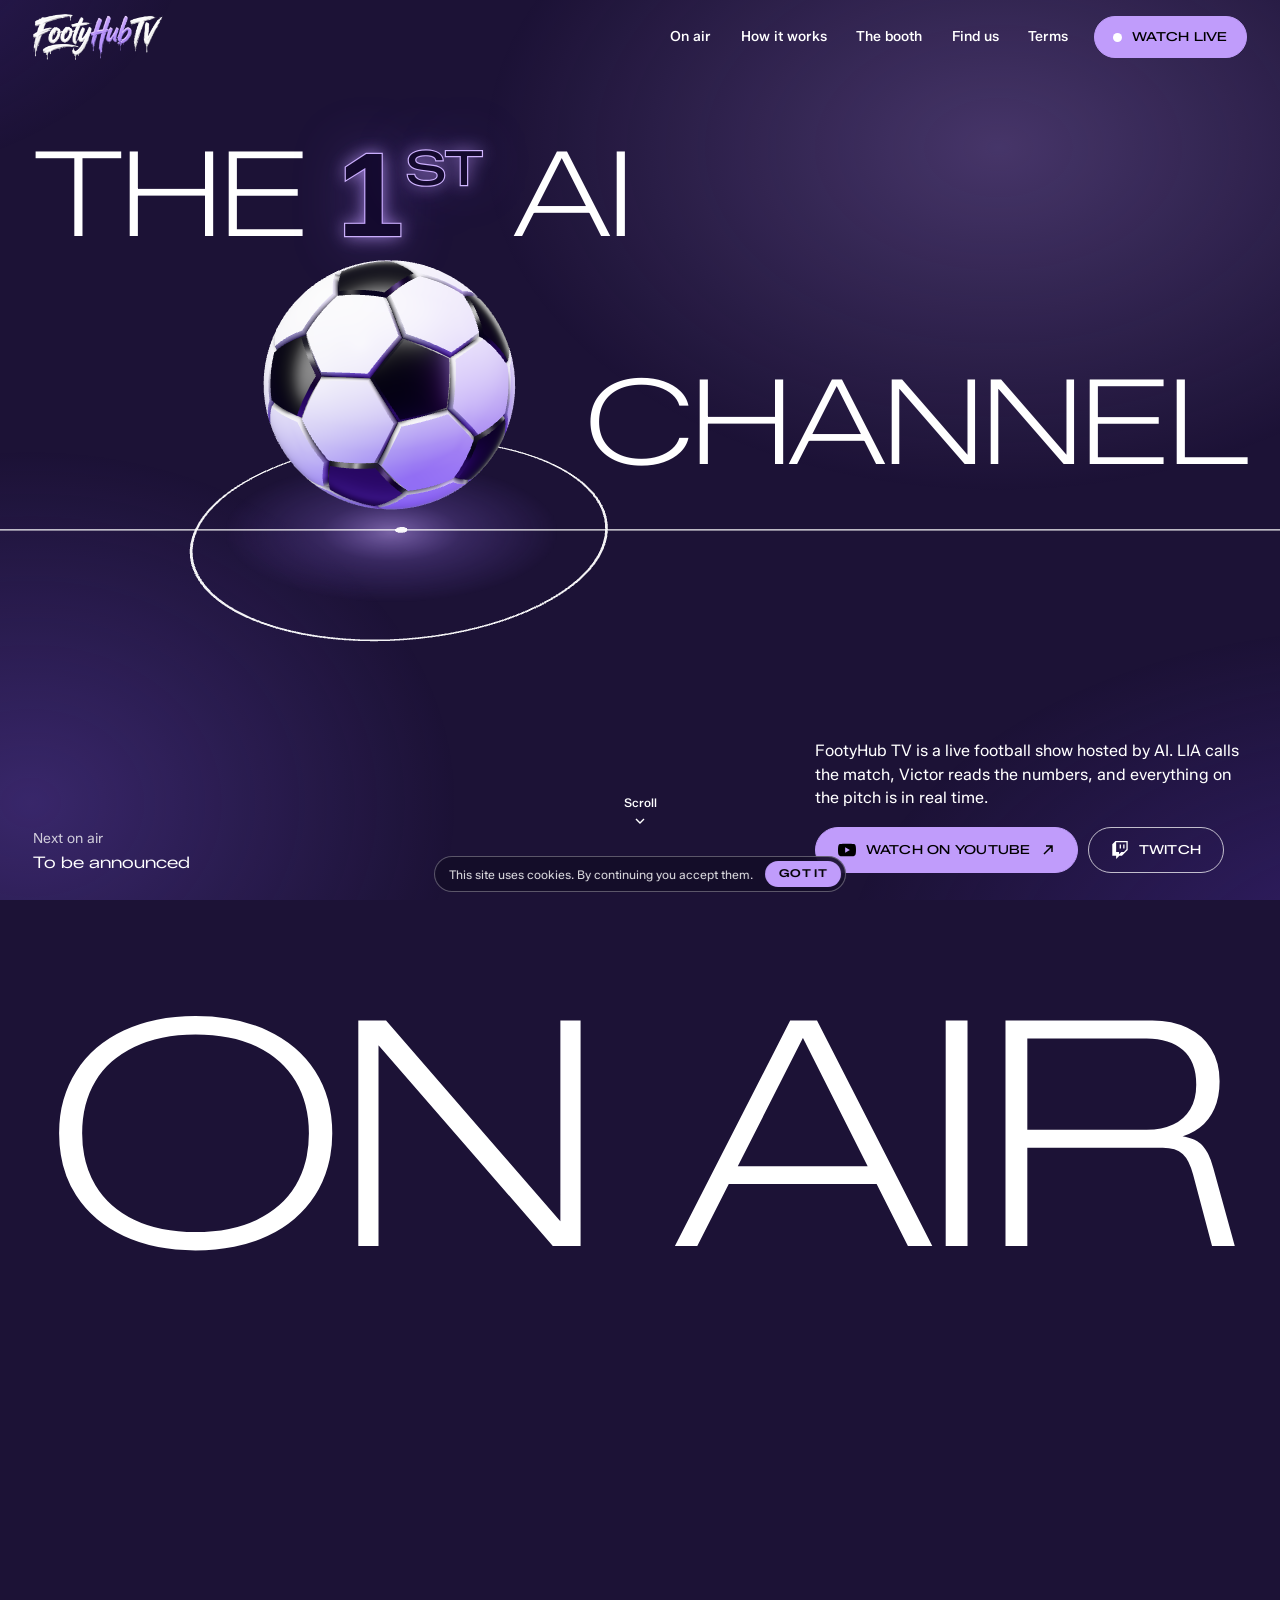
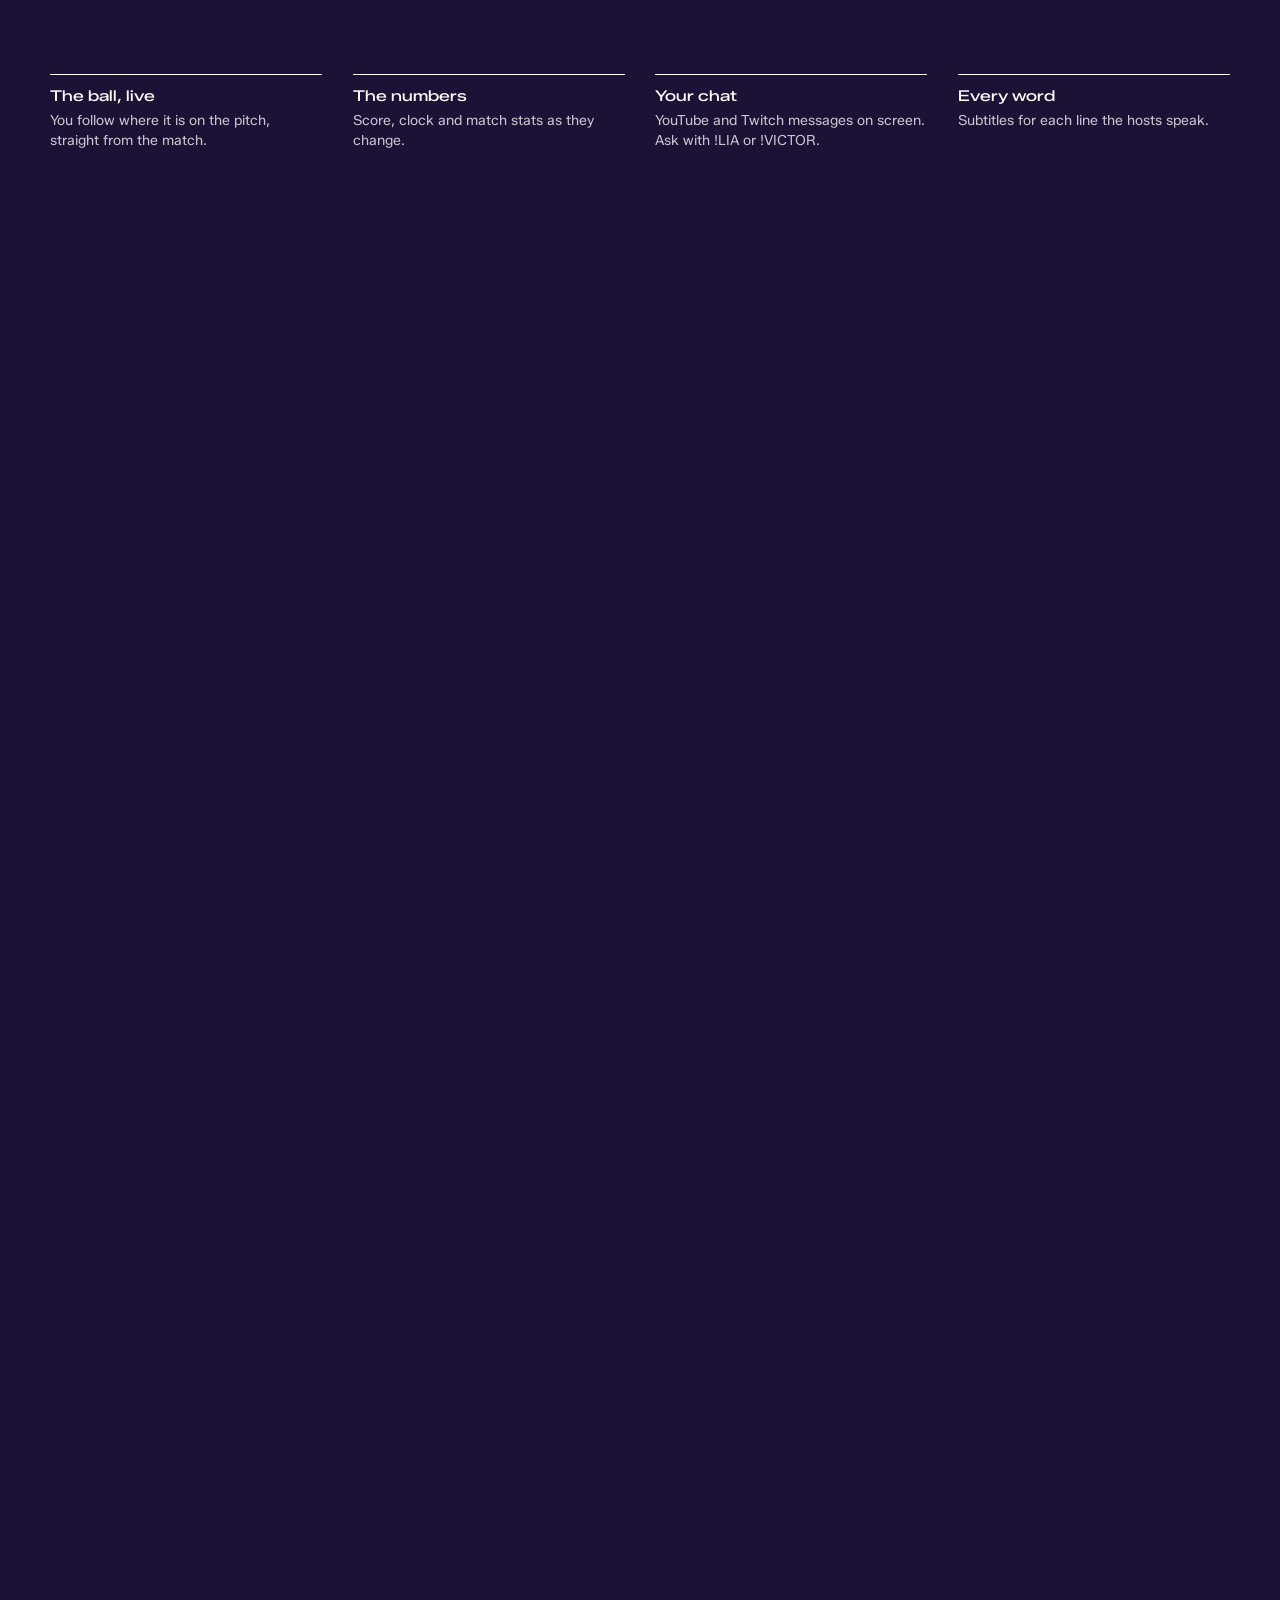
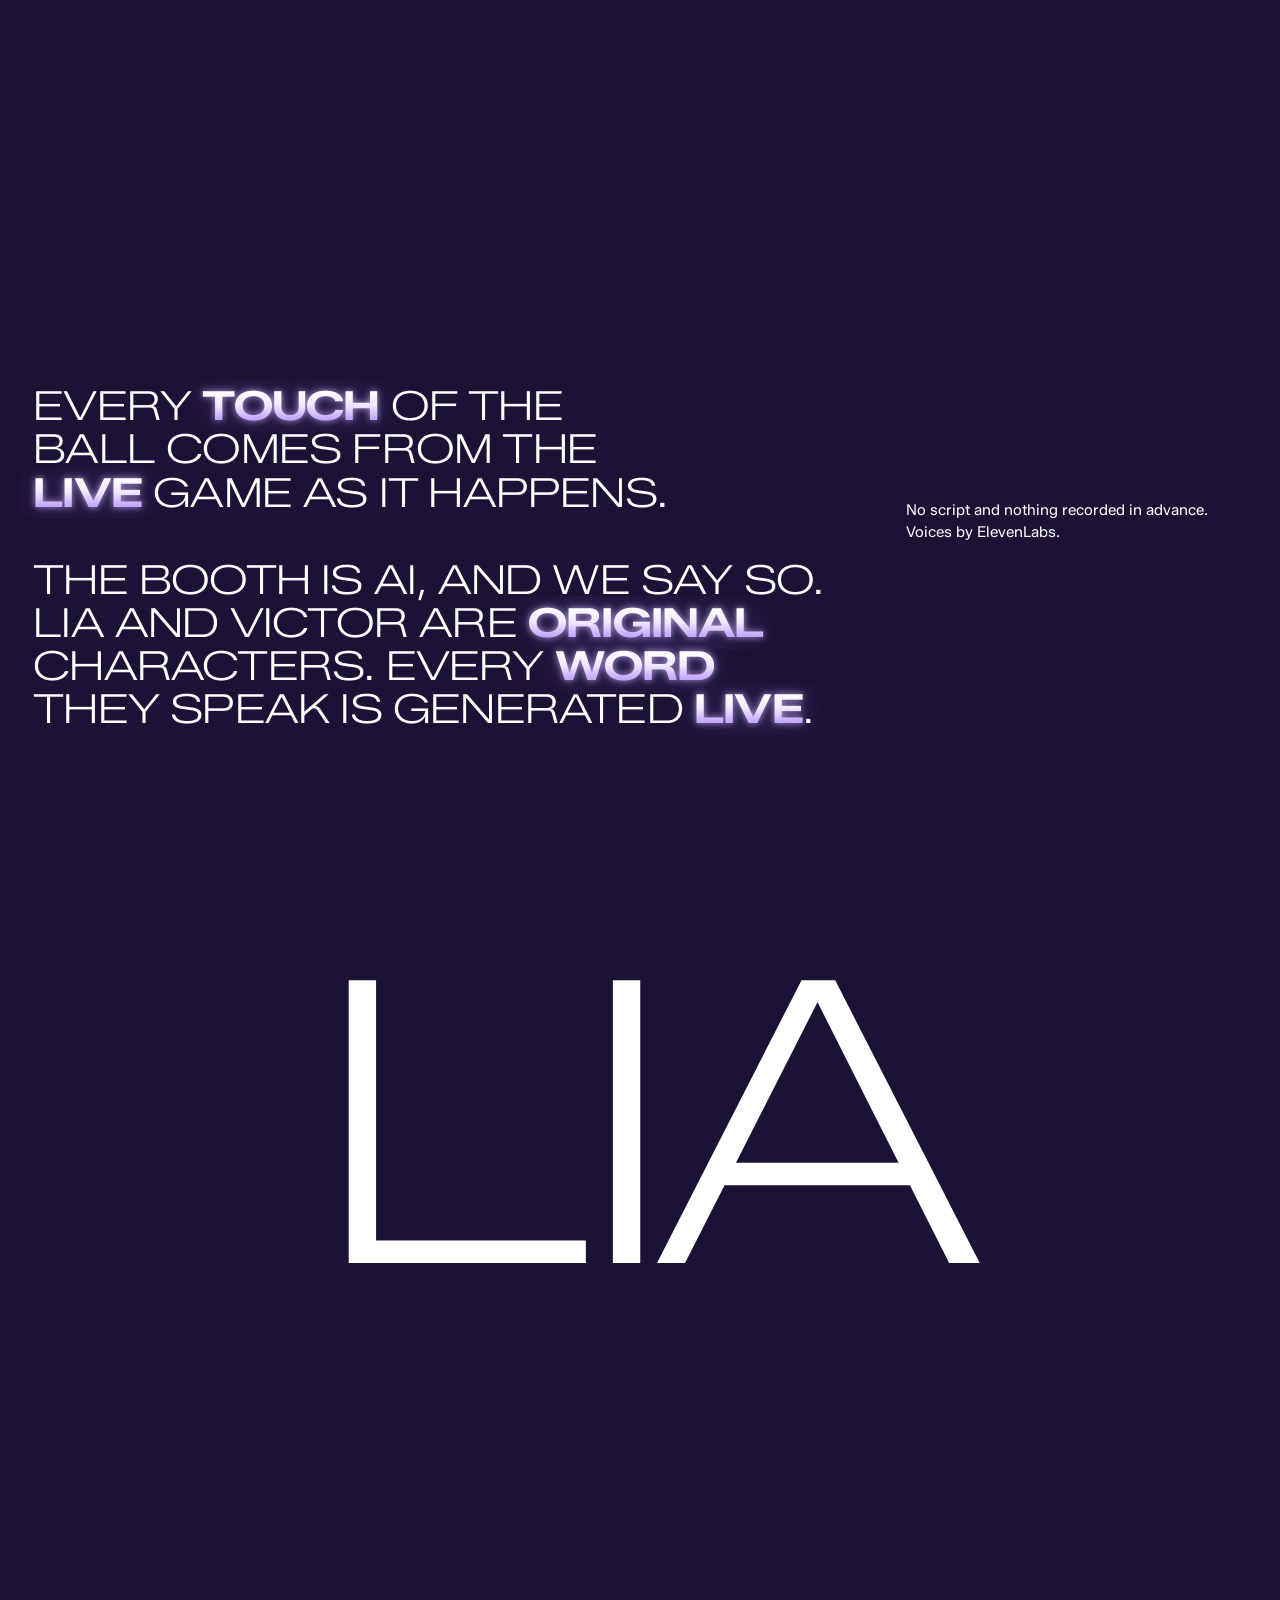
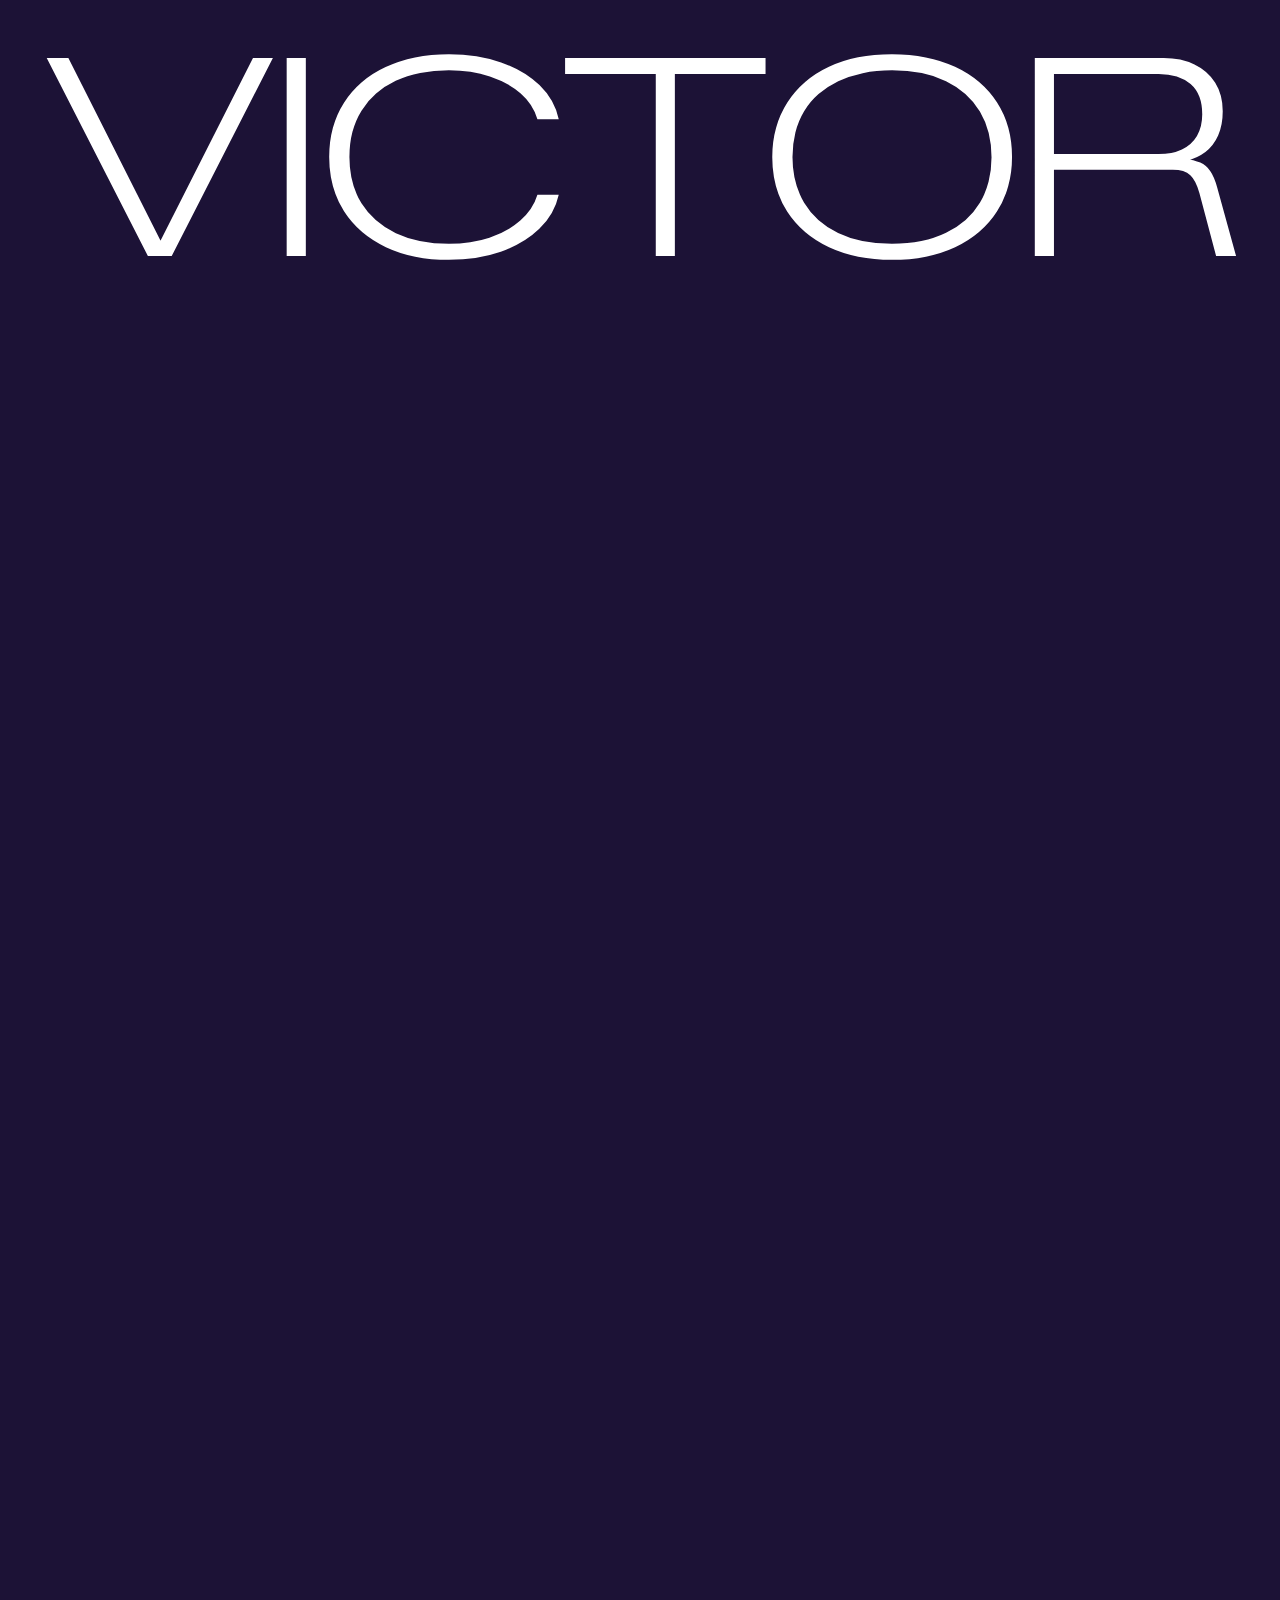
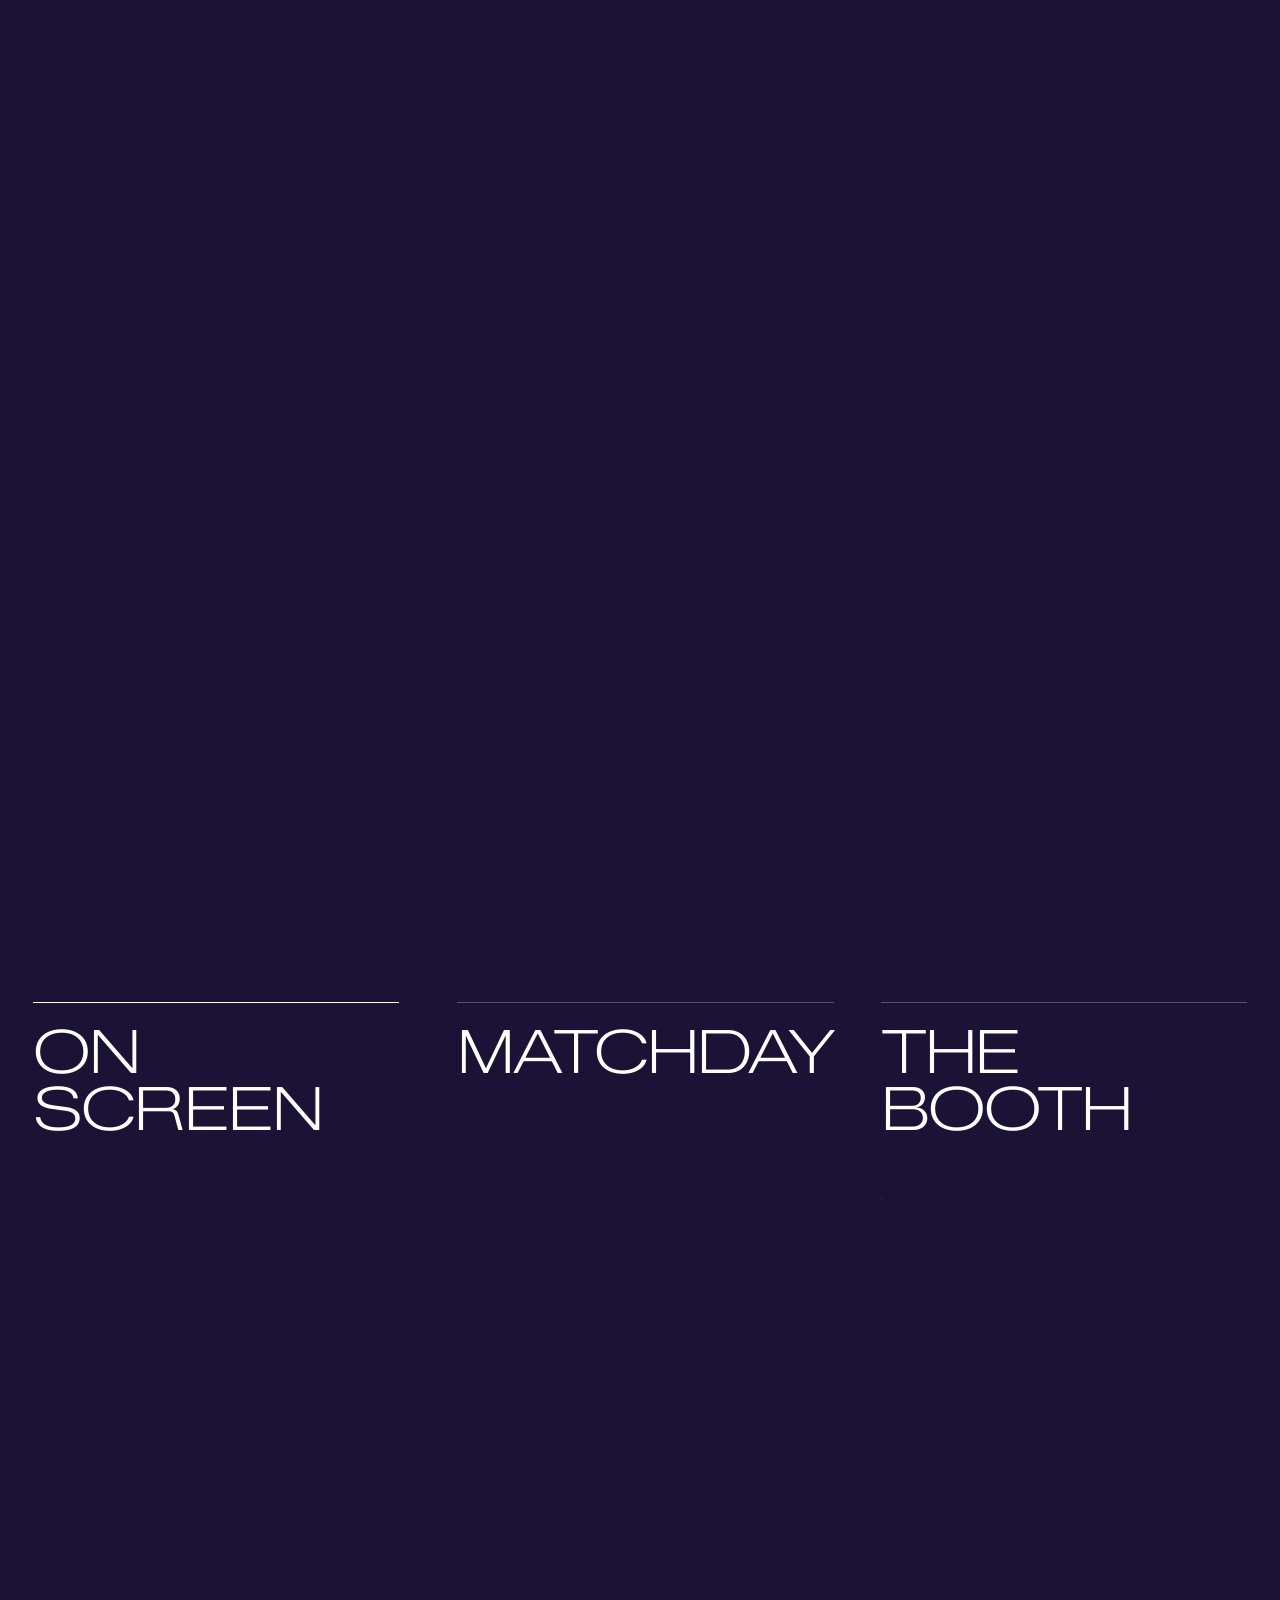
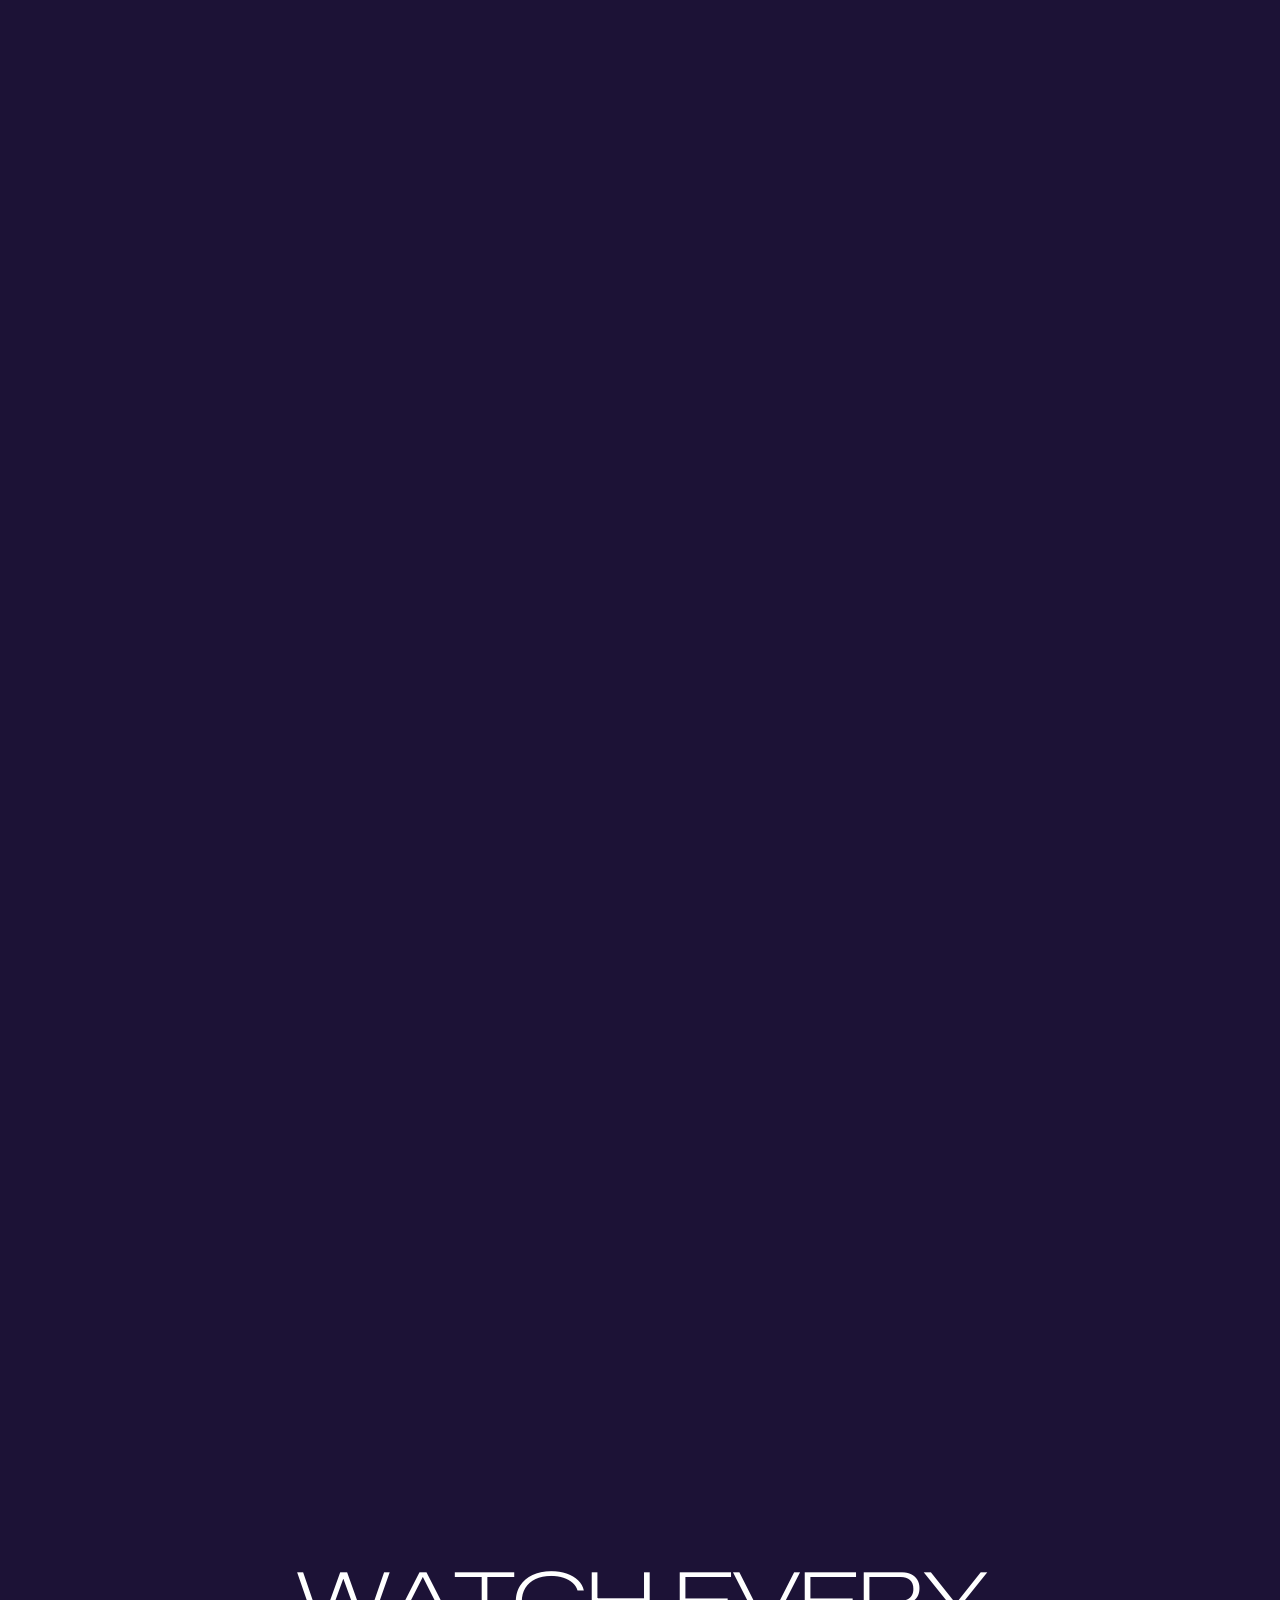
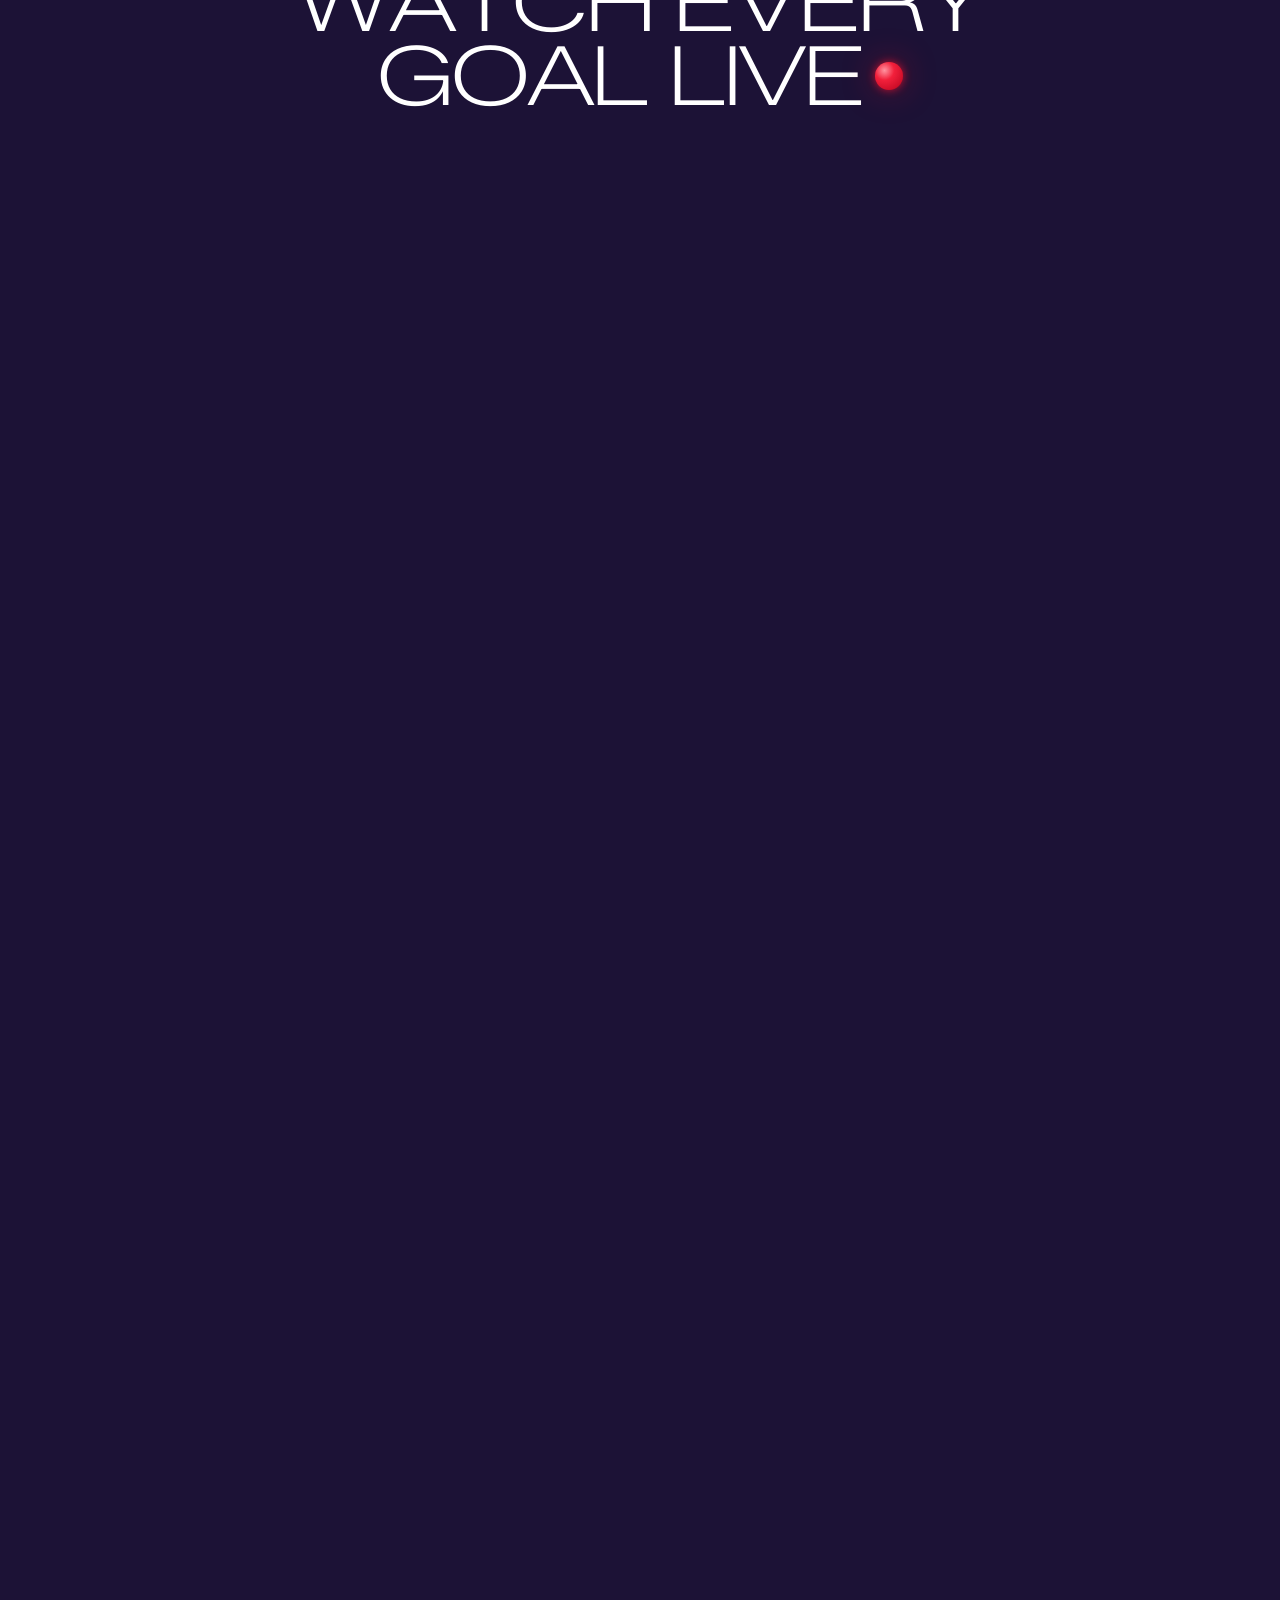
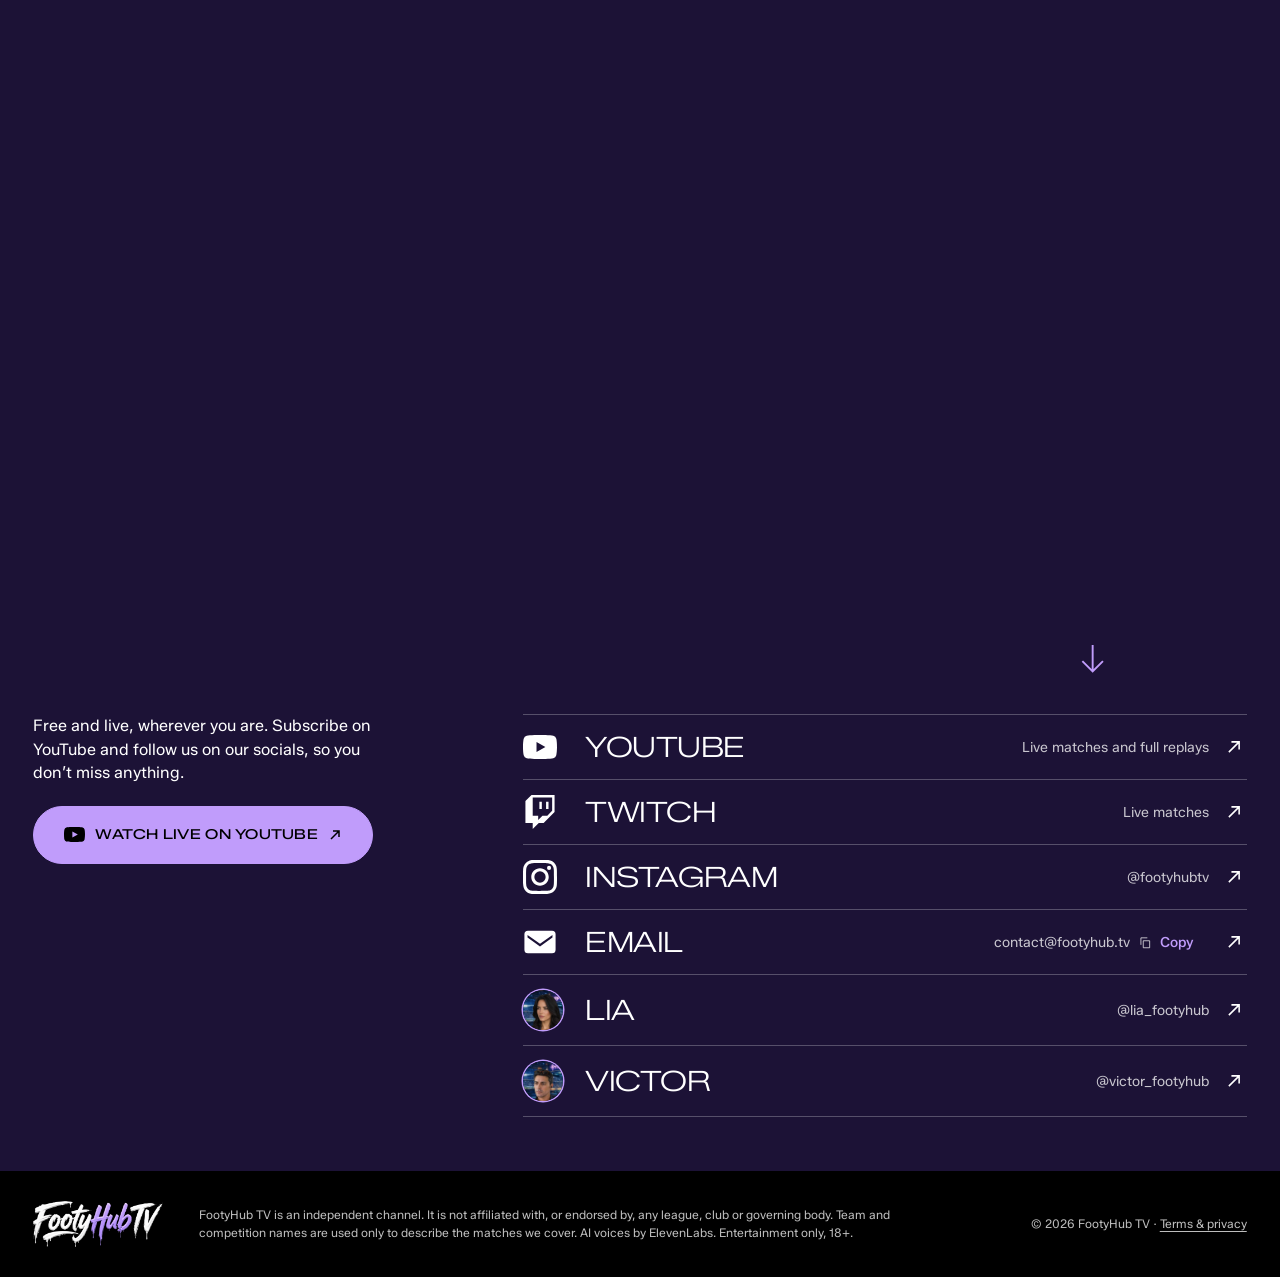
==== commit 46e19f4e: "FootyHub TV site: terms and privacy page, longer chapters, steadier ball Co-Authored-By: Claude Opus" ====
--- a/index.html
+++ b/index.html
@@ -25,7 +25,7 @@
 <link rel="preload" href="assets/fonts/ZalandoSansExpanded-latin.woff2" as="font" type="font/woff2" crossorigin>
 <link rel="preload" href="assets/fonts/ZalandoSans-latin.woff2" as="font" type="font/woff2" crossorigin>
 <link rel="icon" href="assets/img/icon-192.png" type="image/png">
-<link rel="stylesheet" href="css/site.css">
+<link rel="stylesheet" href="css/site.css?v=2442aa1aad">
 <script>document.documentElement.classList.add('js');</script>
 </head>
 <body>
@@ -42,6 +42,7 @@
     <a href="#how">How it works</a>
     <a href="#lia">The booth</a>
     <a href="#find">Find us</a>
+    <a href="terms.html">Terms</a>
   </nav>
   <a class="pill pill--nav" href="https://www.youtube.com/@FootyHub_TV/live" target="_blank" rel="noopener" data-watch>
     <span class="dot" data-live-dot aria-hidden="true"></span><span data-watch-label>Watch live</span>
@@ -241,7 +242,7 @@
 <footer class="foot">
   <img class="foot__logo" src="assets/img/logo.webp" width="905" height="320" alt="FootyHub TV" loading="lazy">
   <p class="foot__legal">FootyHub TV is an independent channel. It is not affiliated with, or endorsed by, any league, club or governing body. Team and competition names are used only to describe the matches we cover. AI voices by ElevenLabs. Entertainment only, 18+.</p>
-  <p class="foot__copy">© 2026 FootyHub TV</p>
+  <p class="foot__copy">© 2026 FootyHub TV · <a href="terms.html">Terms &amp; privacy</a></p>
 </footer>
 
 <!-- cookie notice: one small framed line with a single button. The only cookie it leads to is the one that remembers the click. -->
@@ -250,6 +251,6 @@
   <button class="cookies__ok" type="button" data-cookies-ok>Got it</button>
 </div>
 
-<script type="module" src="js/app.js"></script>
+<script type="module" src="js/app.js?v=a1677e362f"></script>
 </body>
 </html>
--- a/css/site.css
+++ b/css/site.css
@@ -214,9 +214,13 @@
 /* A chapter's height is one screen, plus exactly the scroll its animation uses (the scripts map that
    distance to the whole animation, with no pause inside), plus --hold: one ordinary scroll gesture during
    which the finished picture rests before the page moves on. --hold is set by the script (330 px for a
-   mouse wheel, 360 px for a finger). Checked with _tooling/dead_scroll.py: one rest per chapter, no other. */
-.chapter { position: relative; height: calc(178 * var(--vh) + var(--hold, 330px)); }
-.onair { position: relative; height: calc(190 * var(--vh) + var(--hold, 330px)); }
+   mouse wheel, 360 px for a finger). Checked with _tooling/dead_scroll.py: one rest per chapter, no other.
+   --pace (owner 2026-11-22: every chapter should last longer, the visitor did not have time to enjoy it):
+   how much scroll the animation of every chapter takes, against the lengths of 2026-11-15 (1 = those).
+   One number for the whole page; the scripts read the heights, so nothing else has to follow it. */
+:root { --pace: 1.5; }
+.chapter { position: relative; height: calc((100 + 78 * var(--pace)) * var(--vh) + var(--hold, 330px)); }
+.onair { position: relative; height: calc((100 + 90 * var(--pace)) * var(--vh) + var(--hold, 330px)); }
 .pin { position: sticky; top: 0; height: calc(100 * var(--vh)); }
 .pin--word { z-index: 1; display: flex; justify-content: center; padding-top: calc(12 * var(--vh)); pointer-events: none; }
 .pin--ui { z-index: 3; margin-top: calc(-100 * var(--vh)); pointer-events: none; }
@@ -250,7 +254,7 @@
 .anchor--side { width: min(13vw, 190px); aspect-ratio: 1; }
 
 /* ── the show, in three parts: the ball hops from one to the next ─────── */
-.trio { position: relative; height: calc(184 * var(--vh) + var(--hold, 330px)); }
+.trio { position: relative; height: calc((100 + 84 * var(--pace)) * var(--vh) + var(--hold, 330px)); }
 .trio .pin { display: grid; align-content: center; padding: calc(13 * var(--vh)) var(--pad) calc(5 * var(--vh)); }
 .trio__list { display: grid; grid-template-columns: repeat(3, minmax(0, 1fr)); gap: clamp(28px, 4.6vw, 88px); align-items: start; }
 .trio__item { opacity: .32; transition: opacity .55s; }
@@ -270,7 +274,7 @@
 .trio__body ol li::before { content: counter(step); font-variant-numeric: tabular-nums; color: var(--mauve); }
 
 /* ── the last act: the whole title first, the goal small beneath it; scrolling brings the goal forward ── */
-.watch { --title-top: calc(20 * var(--vh)); position: relative; height: calc(190 * var(--vh) + var(--hold, 330px)); }
+.watch { --title-top: calc(20 * var(--vh)); position: relative; height: calc((100 + 90 * var(--pace)) * var(--vh) + var(--hold, 330px)); }
 .watch .pin--word { padding-top: var(--title-top); }
 .watch .word { text-align: center; }
 /* the box the goal stands in. The title stays readable from start to finish: once the goal has come
@@ -412,7 +416,11 @@
 
 /* ── phones and narrow tablets: its own layout, not a shrunken desktop ── */
 @media (max-width: 860px) {
-  .nav__links { display: none; }
+  /* of the menu only "Terms" stays here: plain text, right beside the Watch live button (owner, 2026-11-16) */
+  .nav { gap: 10px; }
+  .nav__links a { display: none; }
+  .nav__links a[href="terms.html"] { display: block; padding: 14px 4px; }
+  .nav__links a[href="terms.html"]::after { left: 4px; right: 4px; bottom: 8px; }
   .nav__logo img { height: 38px; }
 
   .display { line-height: .96; }
@@ -431,8 +439,8 @@
   .pills .pill { flex: 1 1 auto; padding: 0 14px; gap: 8px; }
   .pills .pill .arr { display: none; }
 
-  .chapter { height: calc(175 * var(--vh) + var(--hold, 360px)); }
-  .onair { height: calc(182 * var(--vh) + var(--hold, 360px)); }
+  .chapter { height: calc((100 + 75 * var(--pace)) * var(--vh) + var(--hold, 360px)); }
+  .onair { height: calc((100 + 82 * var(--pace)) * var(--vh) + var(--hold, 360px)); }
   .pin--word { padding-top: calc(10 * var(--vh)); }
   /* the photos start a little over half-way down the name, so the letters show above and beside them */
   .pin--ui {
@@ -461,7 +469,7 @@
 
   /* one part open at a time; the ball sits beside the open one */
   /* on a phone one swipe travels a long way: the three parts get about a swipe each, so every list can be read */
-  .trio { height: calc(340 * var(--vh) + var(--hold, 360px)); }
+  .trio { height: calc((100 + 240 * var(--pace)) * var(--vh) + var(--hold, 360px)); }
   .trio .pin { padding-top: calc(12 * var(--vh)); }
   .trio__list { grid-template-columns: minmax(0, 1fr); gap: 0; }
   .trio__item { border-top: 1px solid var(--rule); padding: 16px 0; }
@@ -479,7 +487,7 @@
   .word--lines .ln { width: auto; }
   .word--lines .w { display: block; width: max-content; margin-inline: auto; }
   /* the title is one word per line here, so the goal's box starts further down */
-  .watch { --title-top: calc(15 * var(--vh)); height: calc(182 * var(--vh) + var(--hold, 360px)); }
+  .watch { --title-top: calc(15 * var(--vh)); height: calc((100 + 82 * var(--pace)) * var(--vh) + var(--hold, 360px)); }
   .watch .pin--ui { display: block; padding: 0; }
   .anchor--goal { --gw: 92vw; top: calc(var(--title-top) + var(--word-size, 90px) * 3.82 - var(--gw) * .07); }
   .find { grid-template-columns: minmax(0, 1fr); grid-template-areas: "lead" "title" "list"; row-gap: 22px; }
@@ -503,6 +511,12 @@
   .cookies-open .hero { padding-bottom: 62px; }
 }
 
+/* the narrowest phones: logo, "Terms" and the Watch live button still share one line */
+@media (max-width: 359px) {
+  .nav__logo img { height: 30px; }
+  .pill--nav { padding: 0 12px; }
+}
+
 /* tall, narrow screens (tablets held upright) have room for bigger photos */
 @media (min-width: 600px) and (max-width: 860px) and (min-height: 900px) {
   .anchor--duo { height: calc(50 * var(--vh)); }
@@ -515,3 +529,79 @@
   .desc__quote { display: none; }
   .pin--ui { gap: 8px; }
 }
+
+/* ── terms & privacy: a page of its own (terms.html) ─────────────────── */
+/* Same stage, same type, same ball. Here the ball is the reader's place-mark in a list of parts that stays on
+   screen, so its canvas lies above the text (it only ever stands in the places kept free for it) and below
+   the menu bar and the cookie notice. */
+.page-legal #gl { z-index: 15; }
+.foot__copy a { color: inherit; text-underline-offset: 3px; }
+.foot__copy a:hover { color: #fff; }
+/* Three columns: the ball's own (with the list of parts under it), the reading column in the middle of the
+   page, and air. The title starts on the same line as the text and may run on into the third column. */
+.legal {
+  position: relative; z-index: 3; padding: calc(76px + 7 * var(--vh)) var(--pad) clamp(70px, 12vh, 140px);
+  font-size: clamp(1rem, .5vw + .56rem, 1.22rem);      /* the text grows a little on a big screen */
+}
+.legal__head, .legal__grid { display: grid; grid-template-columns: minmax(190px, 1fr) minmax(0, 44em) minmax(0, 1fr); column-gap: clamp(28px, 4vw, 80px); align-items: start; }
+.legal__head { --fs: min(8.4vw, calc(20 * var(--vh))); margin-bottom: clamp(44px, 9vh, 110px); }
+.legal__top { grid-column: 2 / span 2; min-width: 0; }
+/* where the ball waits: big, beside the title, straight above the list it then drops into */
+.legal__spot--side { grid-column: 1; justify-self: end; width: min(100%, calc(var(--fs) * 1.5)); aspect-ratio: 1; margin-top: calc(var(--fs) * .13); }
+.legal__spot--line { display: none; width: .8em; height: .8em; margin-left: .16em; vertical-align: -.07em; }      /* phones: right after the first word */
+.legal__lead { max-width: 36rem; margin-top: clamp(22px, 4vh, 40px); font-size: 1.125rem; line-height: 1.5; }
+.legal__date { margin-top: 12px; font-size: .8125rem; letter-spacing: .02em; color: var(--ink-2); }
+.legal__text { grid-column: 2; min-width: 0; }
+
+/* the parts of the page; the ball stands in the slot of the one being read */
+.toc { grid-column: 1; justify-self: end; width: min(100%, 16rem); position: sticky; top: calc(var(--nav-h, 74px) + 50px); display: grid; gap: 2px; }
+.toc a { display: flex; align-items: center; gap: 12px; min-height: 44px; text-decoration: none; color: rgba(255, 255, 255, .64); font: 500 1rem/1.2 var(--body); transition: color .3s; }
+.toc a:hover, .toc a.is-active { color: #fff; }
+.toc__slot { flex: none; width: 32px; height: 32px; border-radius: 50%; }
+.toc__short { display: none; }
+/* without the ball (no WebGL) nothing is lost: a plain dot marks the part being read */
+.no-webgl .toc a.is-active .toc__slot { background-color: var(--mauve); transform: scale(.36); }
+
+.legal__part { padding-bottom: clamp(60px, 10vh, 120px); scroll-margin-top: calc(var(--nav-h, 74px) + 22px); }      /* a part opened by its link starts clear of the menu */
+.legal__part--last { padding-bottom: 0; }
+.legal__part h2 { margin-bottom: 26px; font: 200 clamp(2rem, 3.6vw, 3.25rem)/1 var(--display); letter-spacing: -.035em; text-transform: uppercase; }
+.legal__part h3 { display: flex; gap: .75em; margin: 36px 0 10px; font: 600 1.0625em/1.35 var(--body); }
+.legal__part h3 span { flex: none; min-width: 1.5em; color: var(--mauve); font-variant-numeric: tabular-nums; }
+.legal__part p, .legal__part li { font-size: 1em; line-height: 1.65; color: rgba(255, 255, 255, .86); }
+.legal__part p + p, .legal__part ul + p { margin-top: 12px; }
+.legal__part .legal__intro { font-size: 1.125em; line-height: 1.55; color: #fff; }
+.legal__part ul { display: grid; gap: 10px; margin-top: 4px; }
+.legal__part li { position: relative; padding-left: 1.35em; }
+.legal__part li::before { content: ""; position: absolute; left: .2em; top: .7em; width: 6px; height: 6px; border-radius: 50%; background-color: var(--mauve); }
+.legal__part b { font-weight: 600; color: #fff; }
+.legal__part a:not(.pill) { color: #fff; text-decoration: underline; text-decoration-color: var(--mauve); text-decoration-thickness: 1px; text-underline-offset: 3px; transition: color .25s; }
+.legal__part a:not(.pill):hover { color: var(--mauve); }
+.legal__part .legal__mail { margin-top: 14px; }
+.legal__part .legal__mail a { font: 300 clamp(1.3rem, 2.2vw, 2rem)/1.2 var(--display); letter-spacing: -.02em; }
+.legal__part .legal__sign { margin-top: 26px; font-size: .8125rem; color: var(--ink-2); }
+.legal__back { margin-top: 30px; }
+
+@media (max-width: 860px) {
+  .legal { padding-top: calc(70px + 4 * var(--vh)); }
+  .legal__head, .legal__grid { grid-template-columns: minmax(0, 1fr); }
+  .legal__head { --fs: 12.6vw; margin-bottom: 30px; }
+  .legal__top, .legal__text { grid-column: 1; }
+  .legal__spot--side { display: none; }
+  .legal__spot--line { display: inline-block; }
+  .legal__lead { font-size: 1.0625rem; }
+  /* the list of parts becomes a bar that locks right under the menu; the ball sits under the part being read */
+  .page-legal .nav::before { inset: 0; -webkit-mask-image: none; mask-image: none; }
+  .toc {
+    justify-self: stretch; width: auto; top: var(--nav-h, 70px); z-index: 4; display: flex; justify-content: space-between; gap: 6px;
+    margin: 0 calc(var(--pad) * -1) 30px; padding: 4px var(--pad) 7px;
+    background-color: rgba(28, 18, 54, .92); -webkit-backdrop-filter: blur(16px); backdrop-filter: blur(16px);
+    border-bottom: 1px solid rgba(255, 255, 255, .12);
+  }
+  .toc__long { display: none; }
+  .toc__short { display: inline; }
+  .toc a { flex: 1 1 0; flex-direction: column-reverse; justify-content: center; gap: 3px; min-height: 52px; font-size: .875rem; }
+  .toc__slot { width: 20px; height: 20px; }
+  .legal__part { scroll-margin-top: calc(var(--nav-h, 70px) + 76px); }
+  .legal__part h2 { margin-bottom: 20px; }
+  .legal__part h3 { margin-top: 30px; }
+}
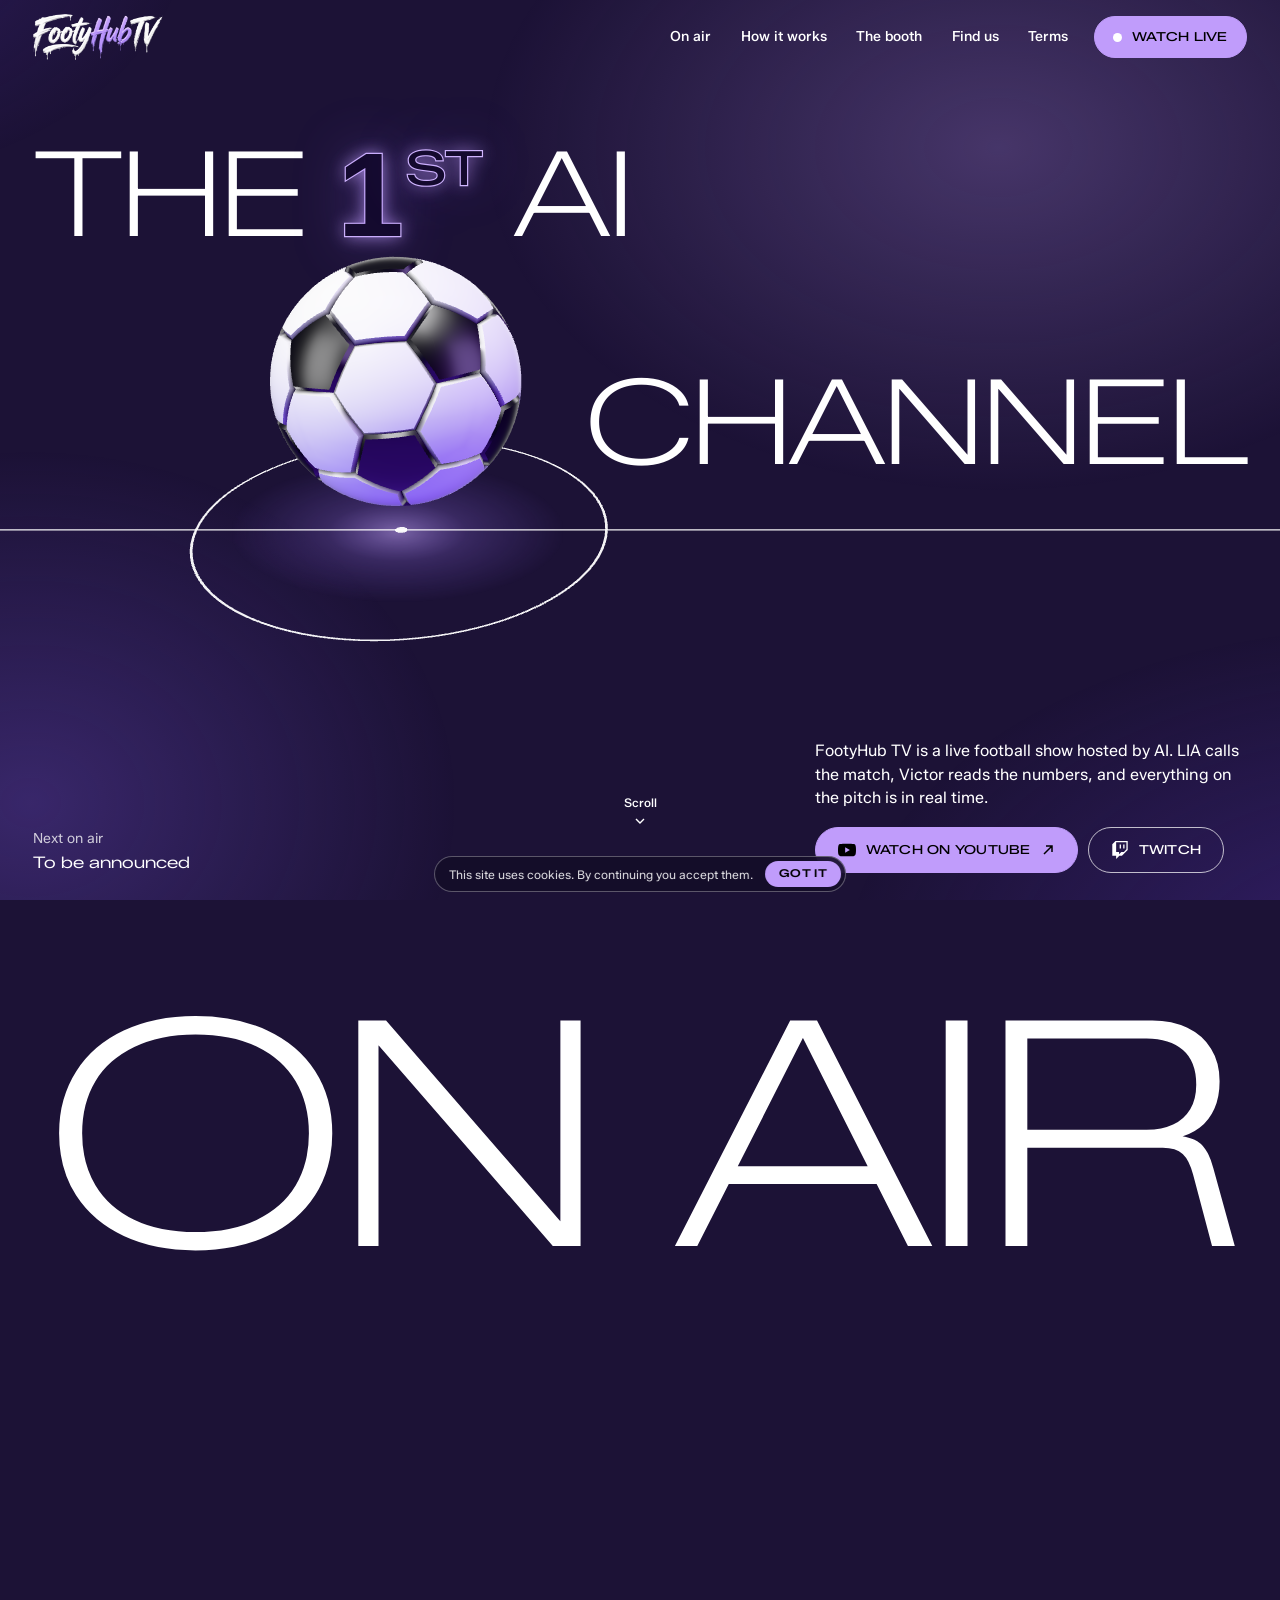
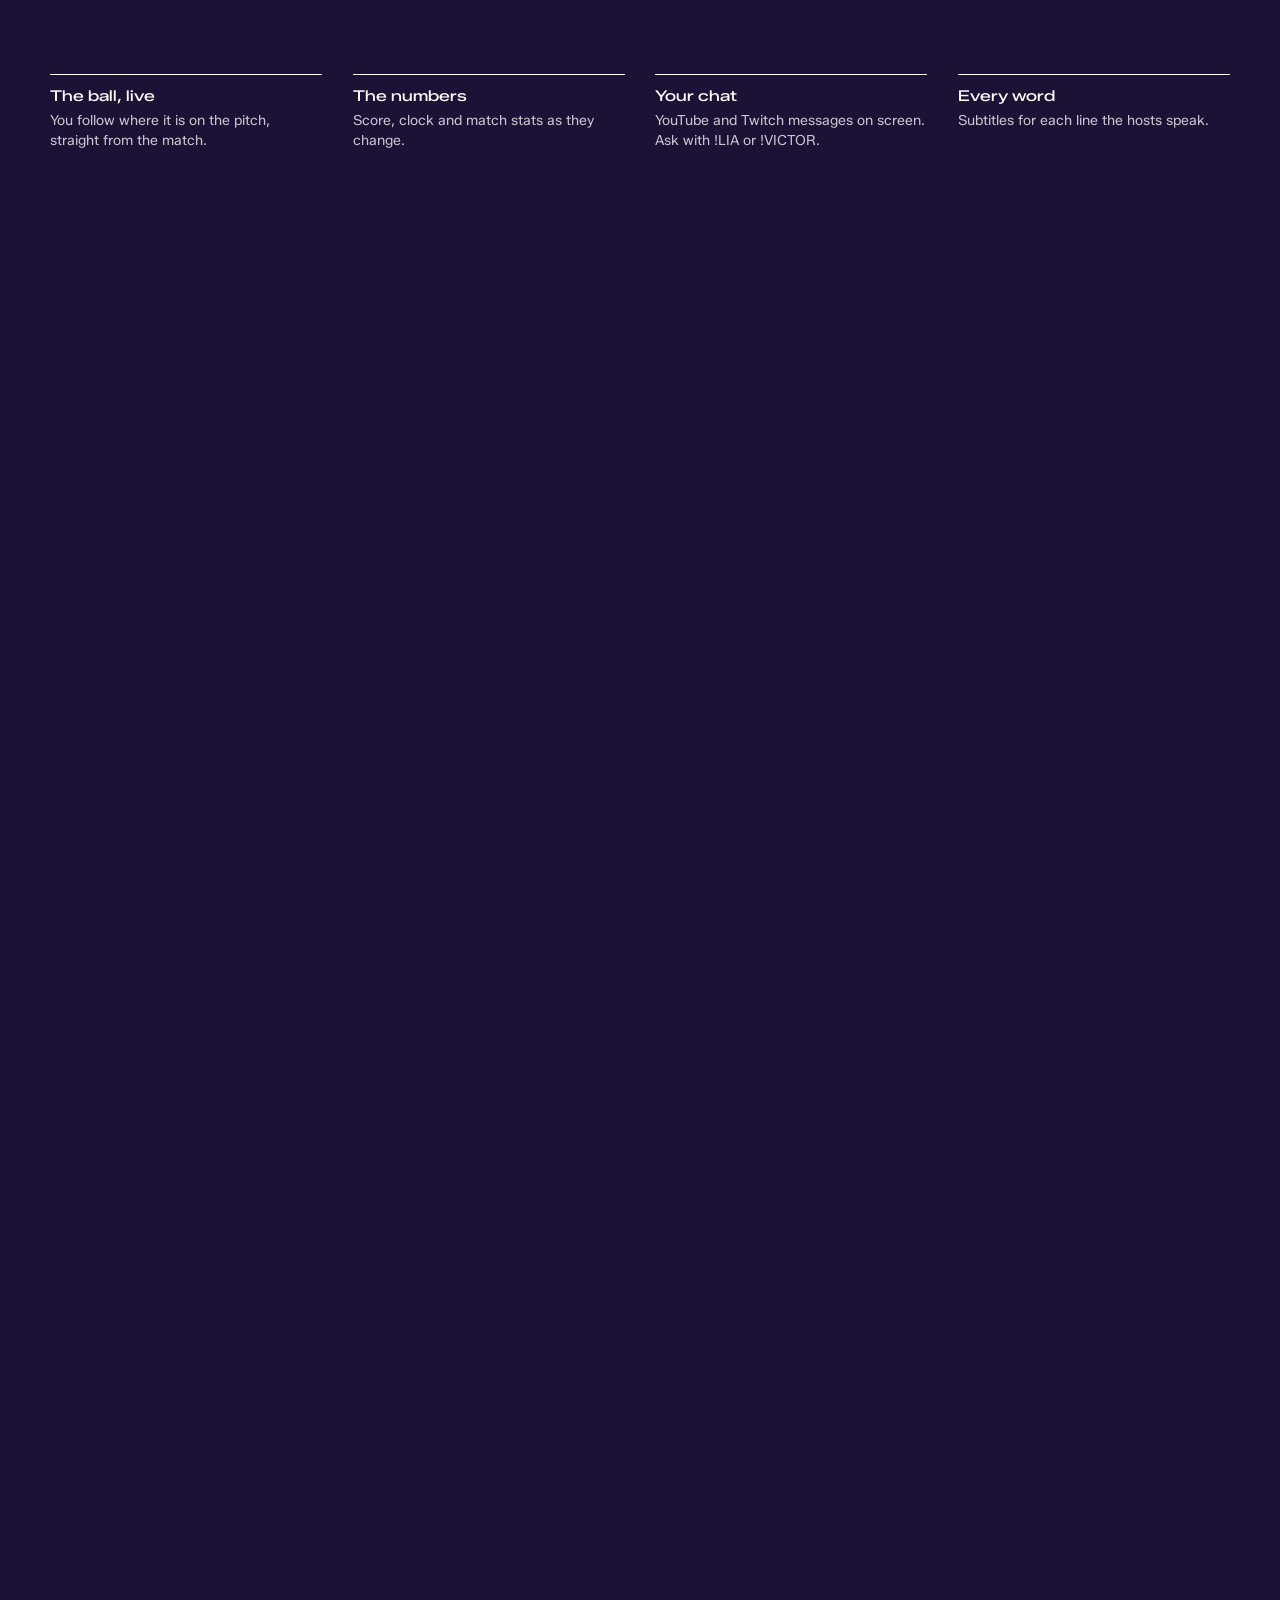
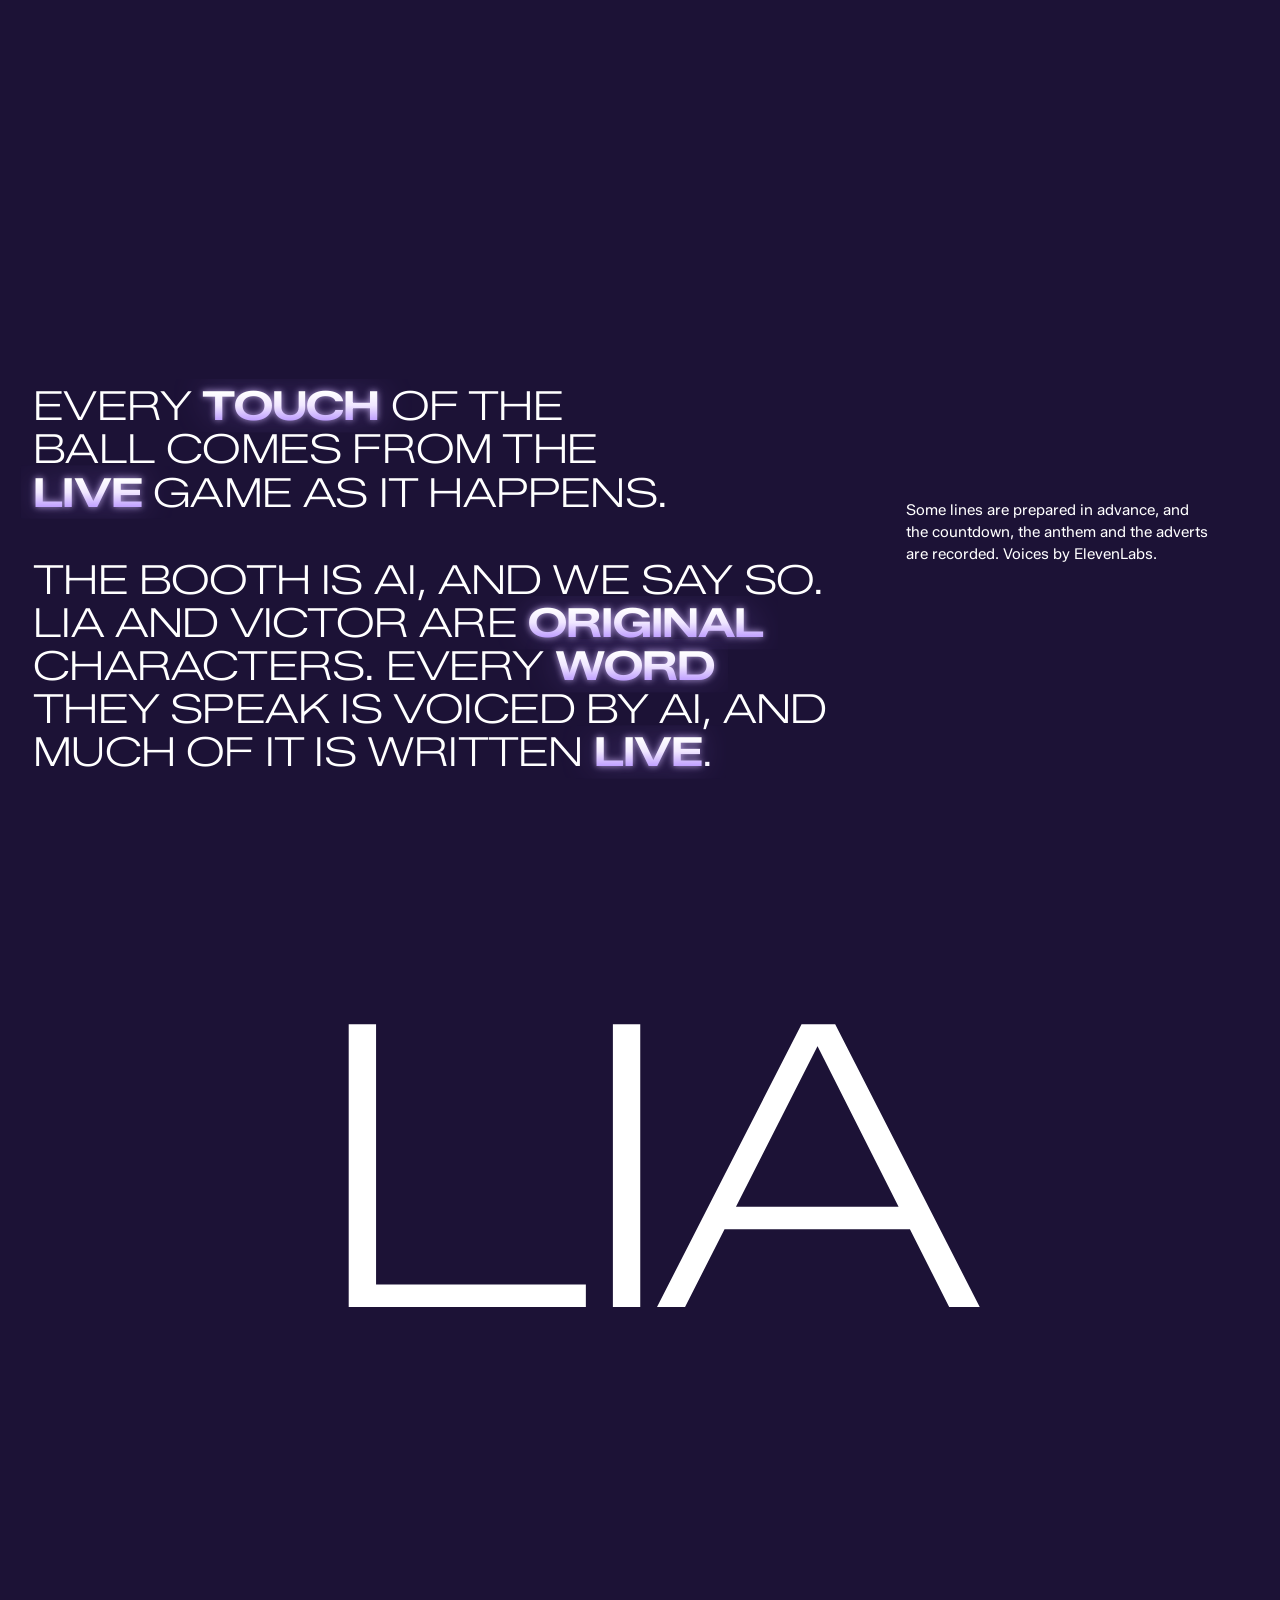
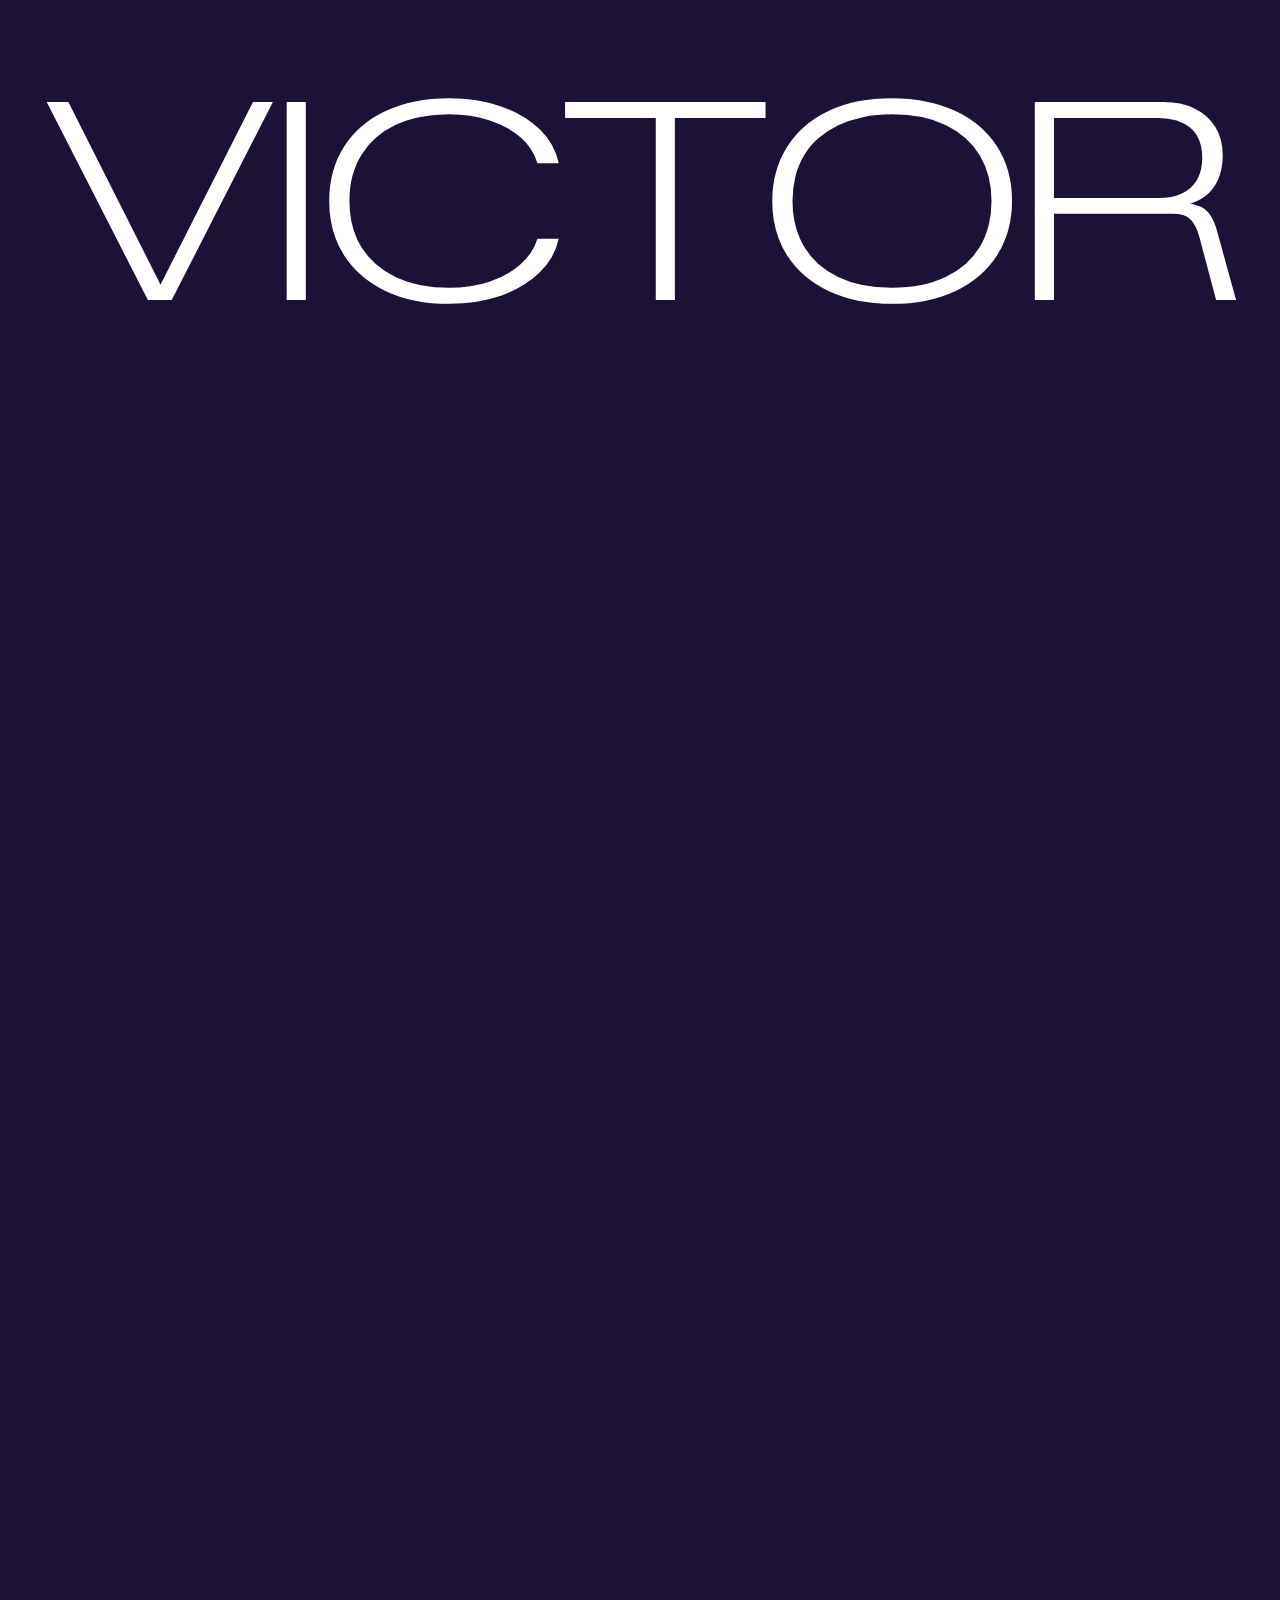
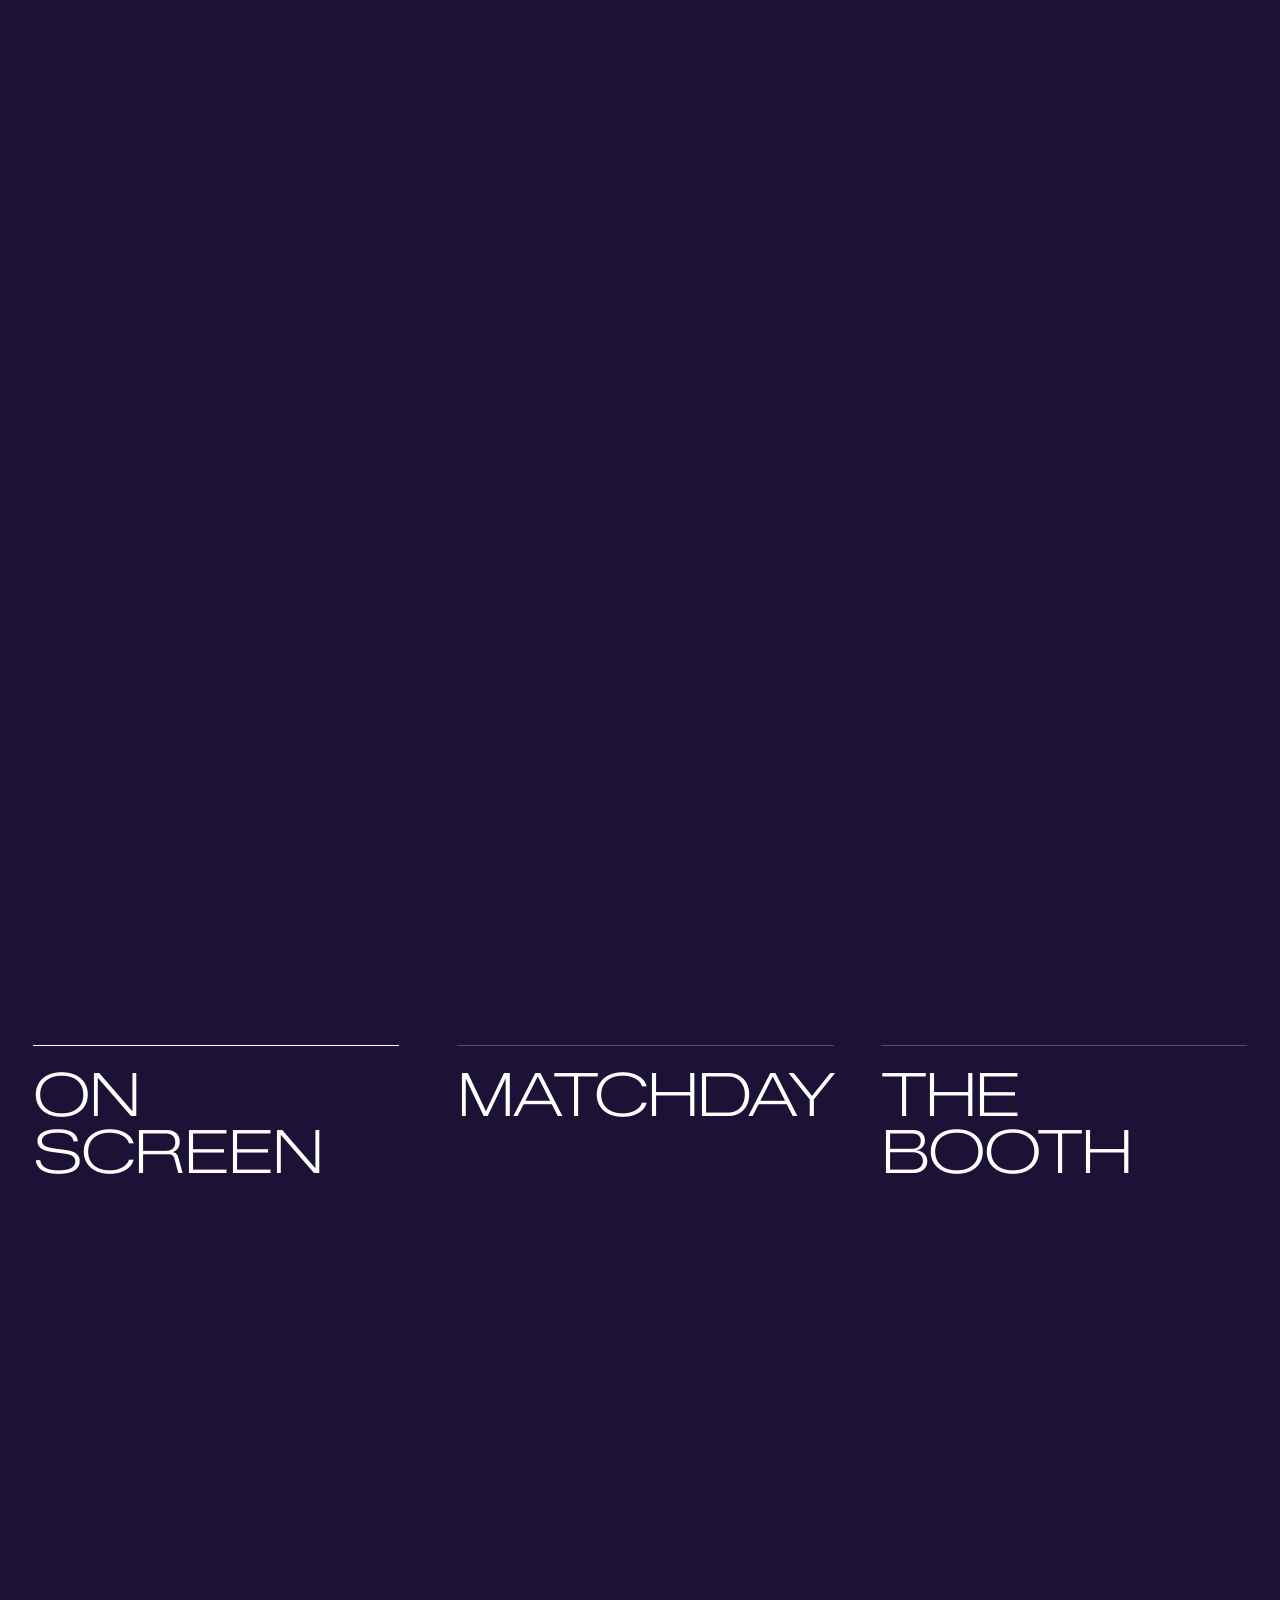
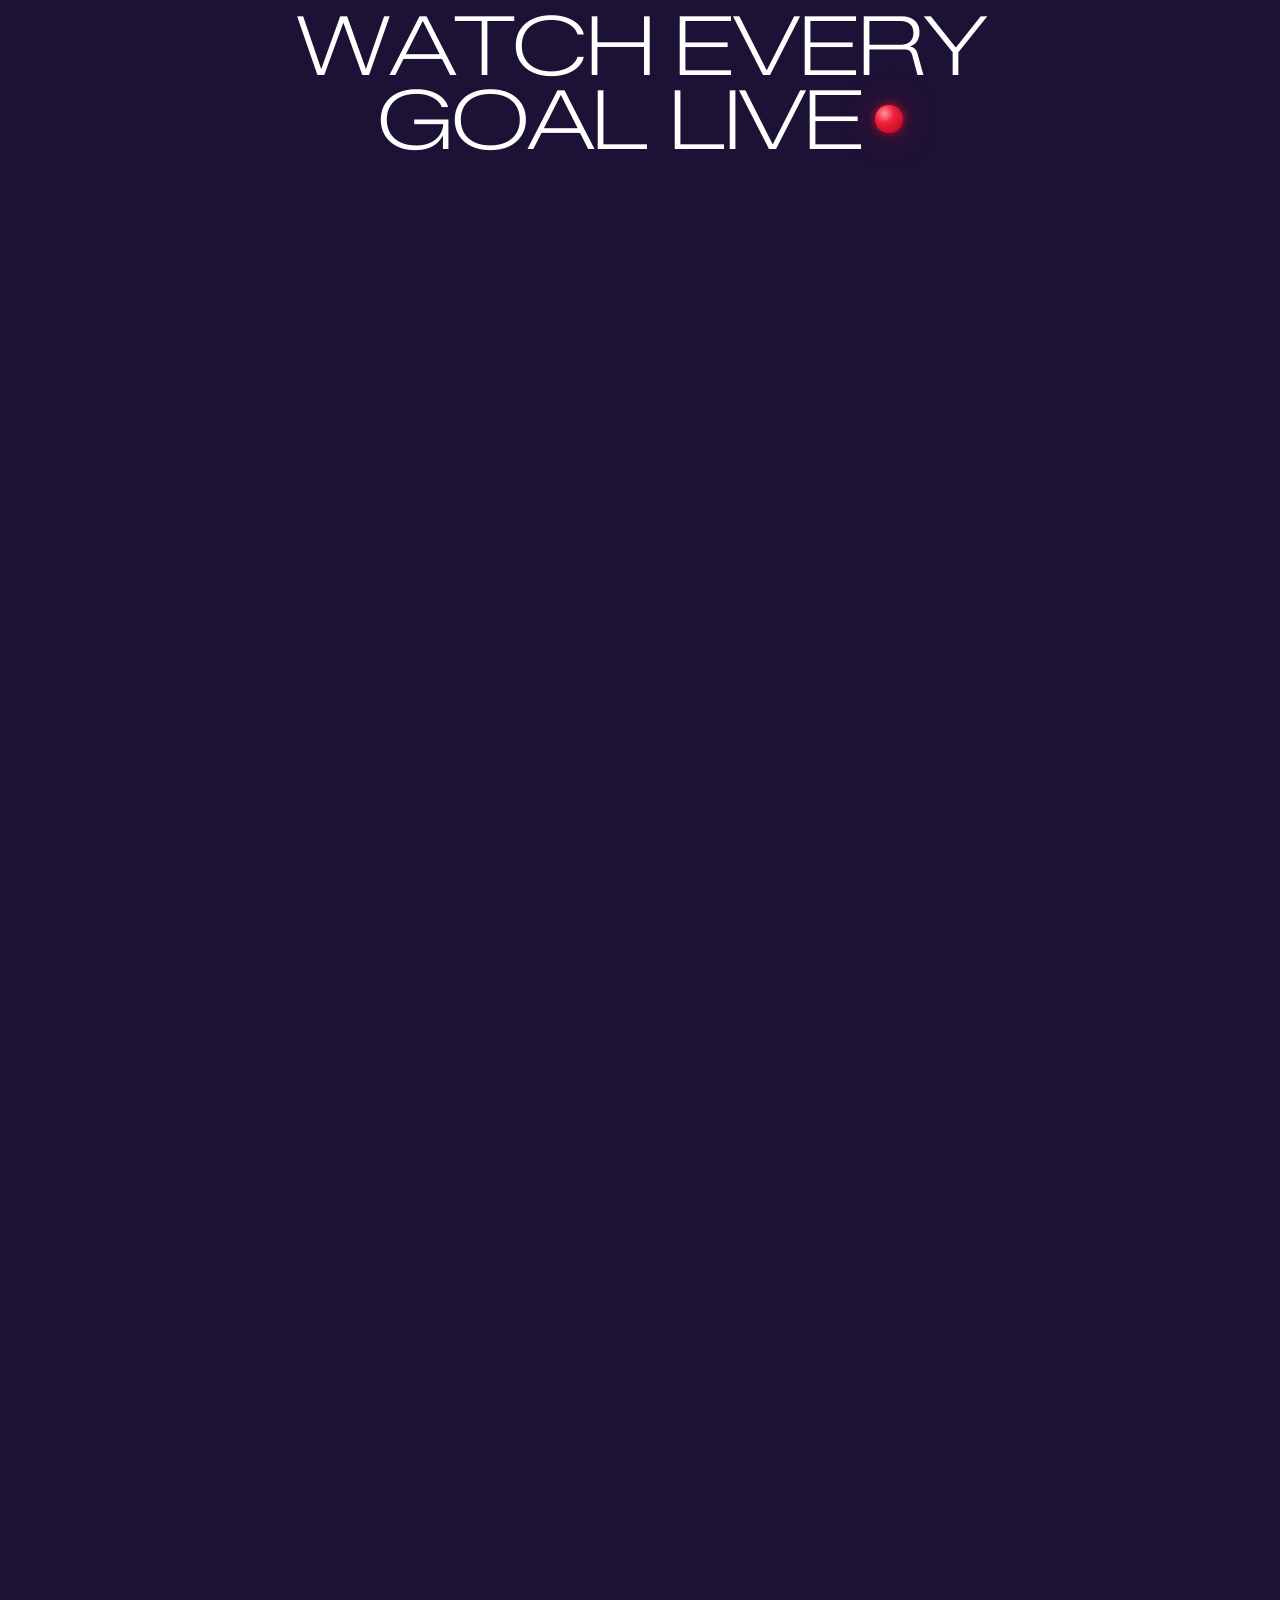
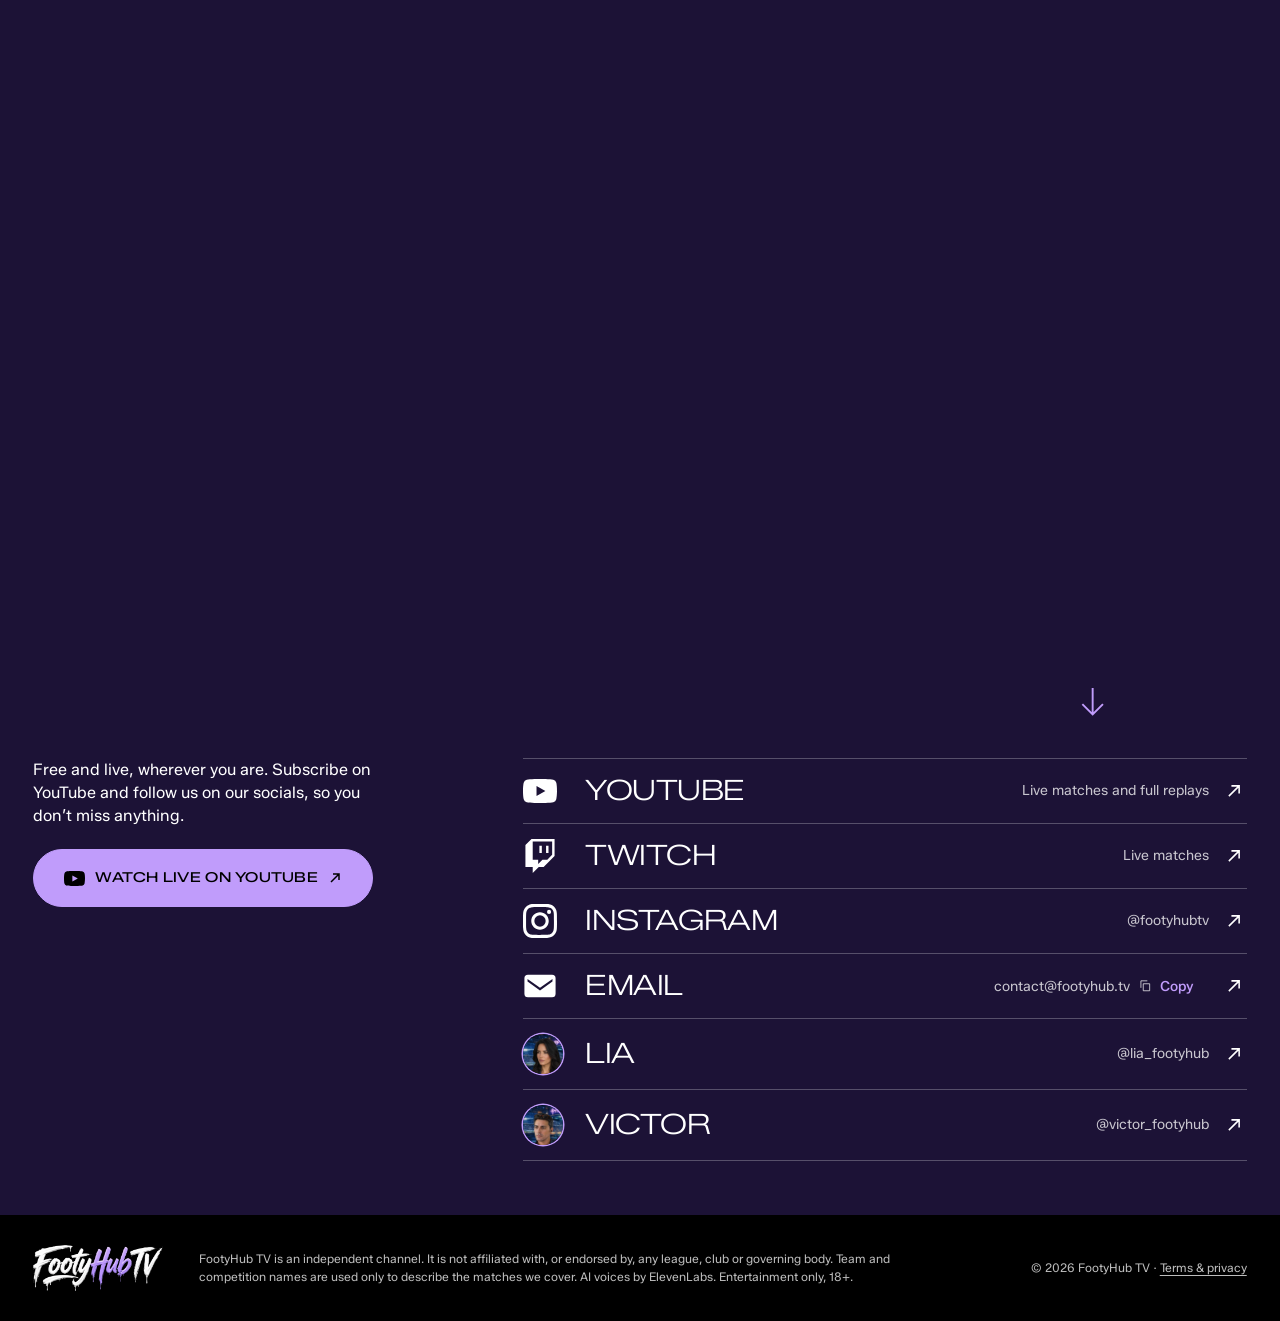
==== commit 8a792fba: "FootyHub TV site: home text matches the terms, words stay readable over the ball Co-Authored-By: Cla" ====
--- a/index.html
+++ b/index.html
@@ -25,7 +25,7 @@
 <link rel="preload" href="assets/fonts/ZalandoSansExpanded-latin.woff2" as="font" type="font/woff2" crossorigin>
 <link rel="preload" href="assets/fonts/ZalandoSans-latin.woff2" as="font" type="font/woff2" crossorigin>
 <link rel="icon" href="assets/img/icon-192.png" type="image/png">
-<link rel="stylesheet" href="css/site.css?v=2442aa1aad">
+<link rel="stylesheet" href="css/site.css?v=fed4ee05ea">
 <script>document.documentElement.classList.add('js');</script>
 </head>
 <body>
@@ -99,11 +99,11 @@
   <section class="statement" id="how" data-section="statement">
     <div class="statement__text">
       <p class="say" data-lines>The match is <b>real</b>. Every <b>score</b>, every <b>stat</b> and every <b>touch</b> of the ball comes from the <b>live</b> game as it happens.</p>
-      <p class="say" data-lines>The booth is AI, and we say so. LIA and Victor are <b>original</b> characters. Every <b>word</b> they speak is generated <b>live</b>.</p>
+      <p class="say" data-lines>The booth is AI, and we say so. LIA and Victor are <b>original</b> characters. Every <b>word</b> they speak is voiced by AI, and much of it is written <b>live</b>.</p>
     </div>
     <aside class="statement__side">
       <div class="anchor anchor--side" data-anchor="side" aria-hidden="true"></div>
-      <p data-lines>No script and nothing recorded in advance. Voices by ElevenLabs.</p>
+      <p data-lines>Some lines are prepared in advance, and the countdown, the anthem and the adverts are recorded. Voices by ElevenLabs.</p>
     </aside>
   </section>
 
@@ -251,6 +251,6 @@
   <button class="cookies__ok" type="button" data-cookies-ok>Got it</button>
 </div>
 
-<script type="module" src="js/app.js?v=a1677e362f"></script>
+<script type="module" src="js/app.js?v=e8b2eaae23"></script>
 </body>
 </html>
--- a/css/site.css
+++ b/css/site.css
@@ -222,6 +222,10 @@
 .chapter { position: relative; height: calc((100 + 78 * var(--pace)) * var(--vh) + var(--hold, 330px)); }
 .onair { position: relative; height: calc((100 + 90 * var(--pace)) * var(--vh) + var(--hold, 330px)); }
 .pin { position: sticky; top: 0; height: calc(100 * var(--vh)); }
+/* The text that is read always stands in front of the ball. Where the ball passes behind it, the letters get a
+   dark edge so they stay readable over its white panels; the class is set only there (main.js, haloBehind), so
+   the rest of the page looks exactly as before. Bold words keep their glow on top of the edge. */
+.over-ball { text-shadow: 0 0 .09em rgba(14, 8, 30, .95), 0 0 .26em rgba(14, 8, 30, .8), 0 0 .5em rgba(14, 8, 30, .45); }
 .pin--word { z-index: 1; display: flex; justify-content: center; padding-top: calc(12 * var(--vh)); pointer-events: none; }
 .pin--ui { z-index: 3; margin-top: calc(-100 * var(--vh)); pointer-events: none; }
 .pin--ui a, .pin--ui button { pointer-events: auto; }
